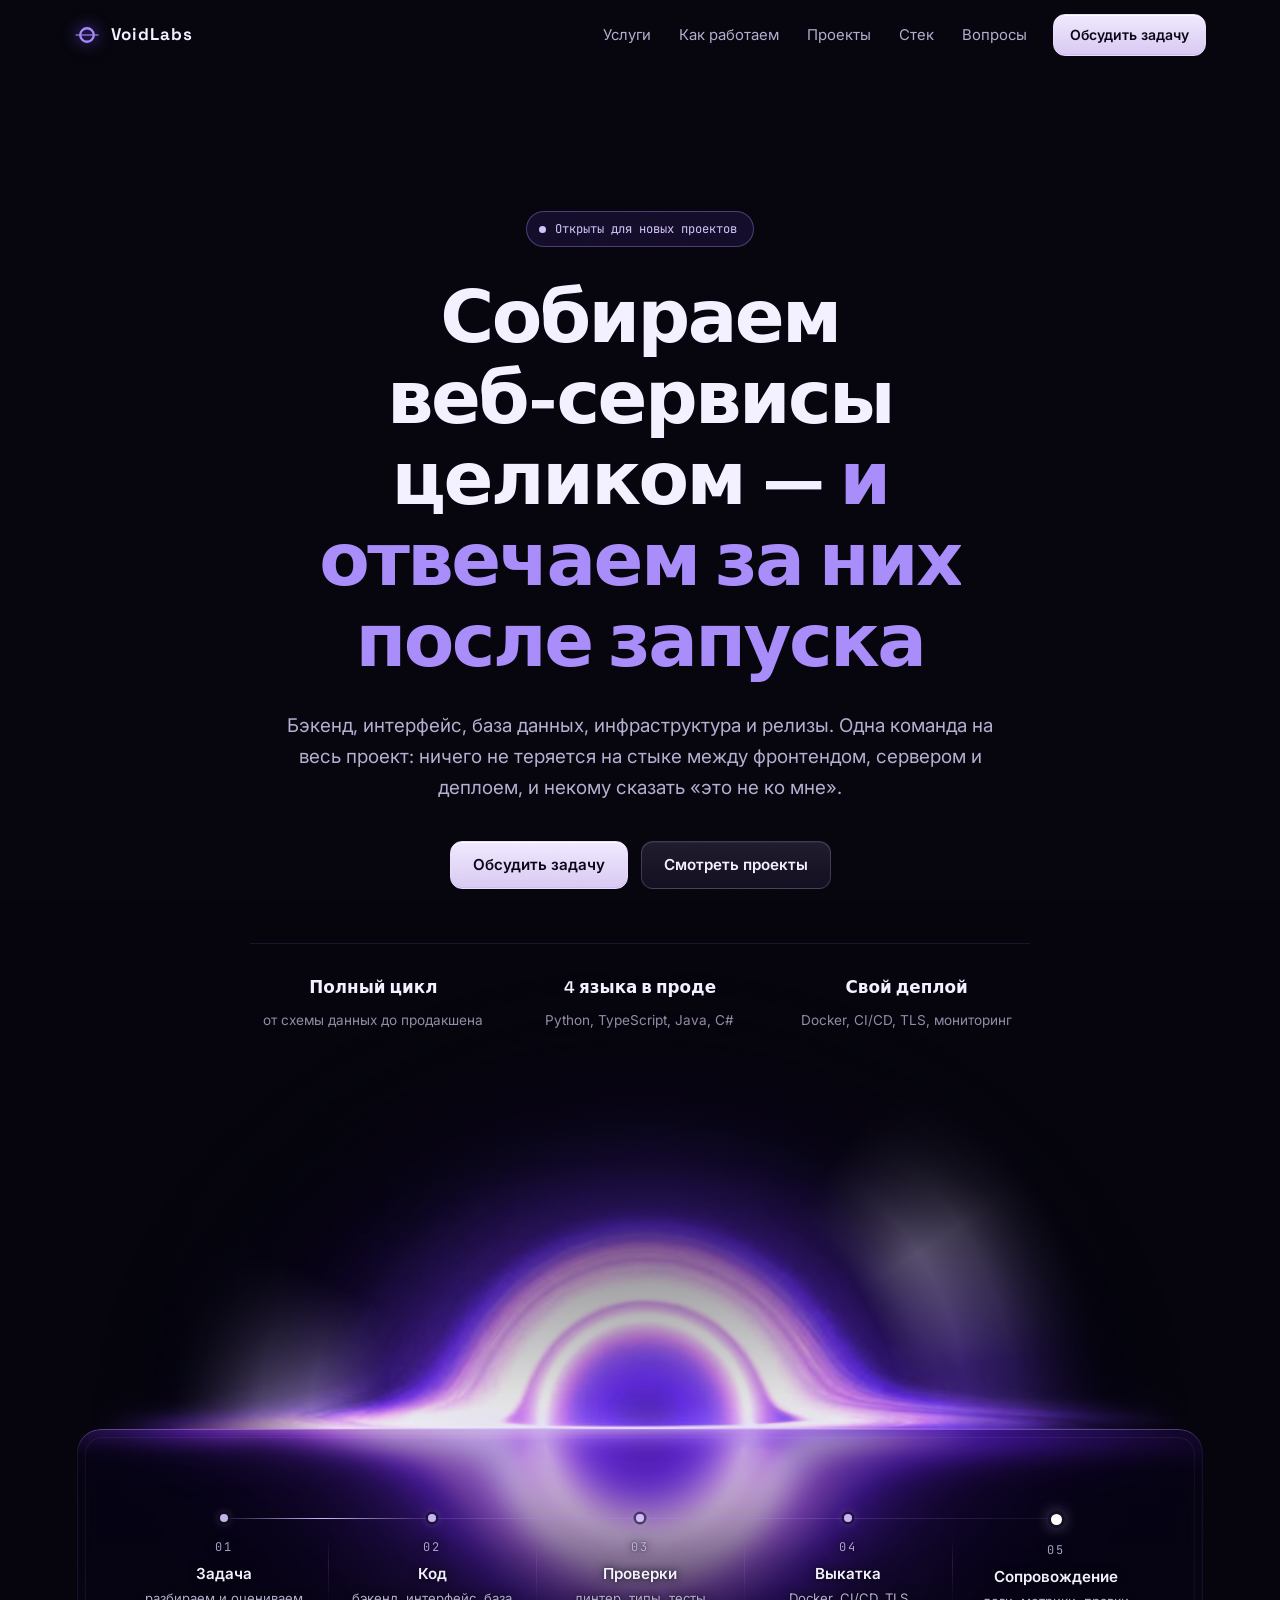
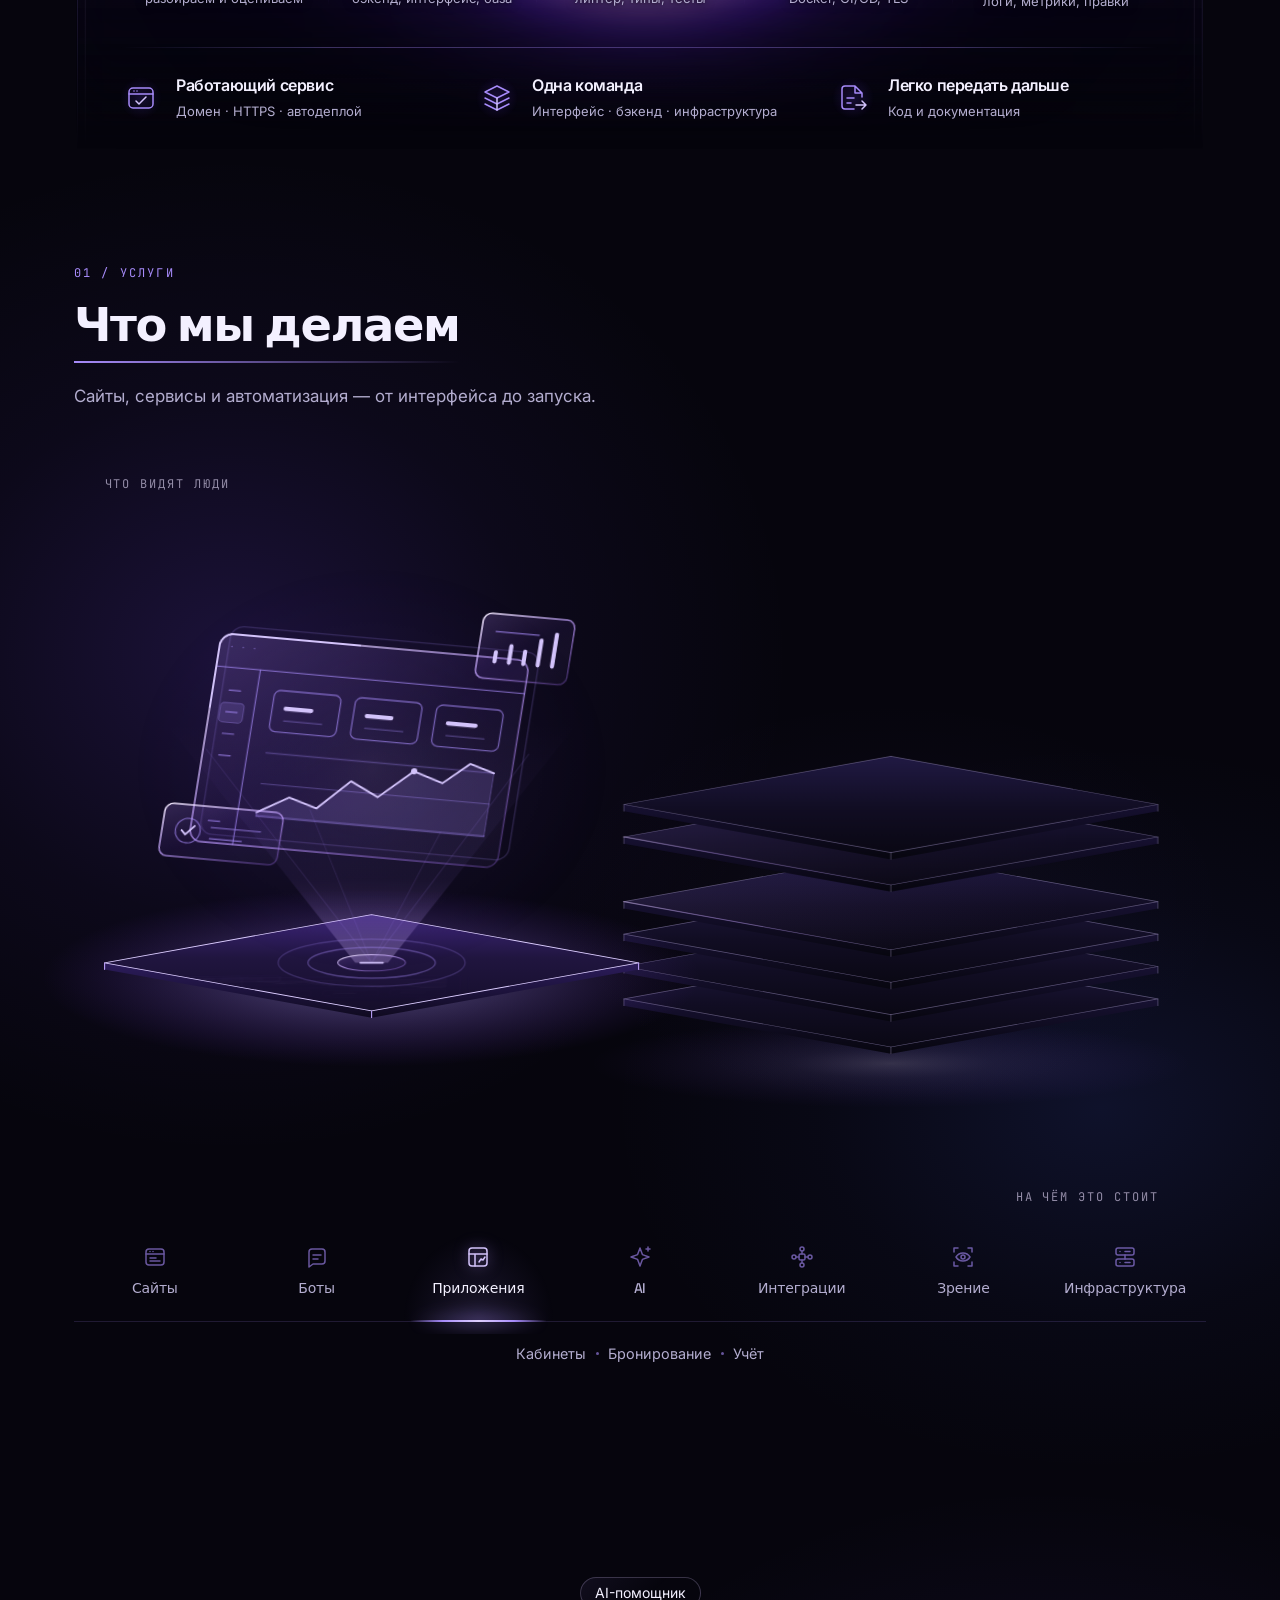
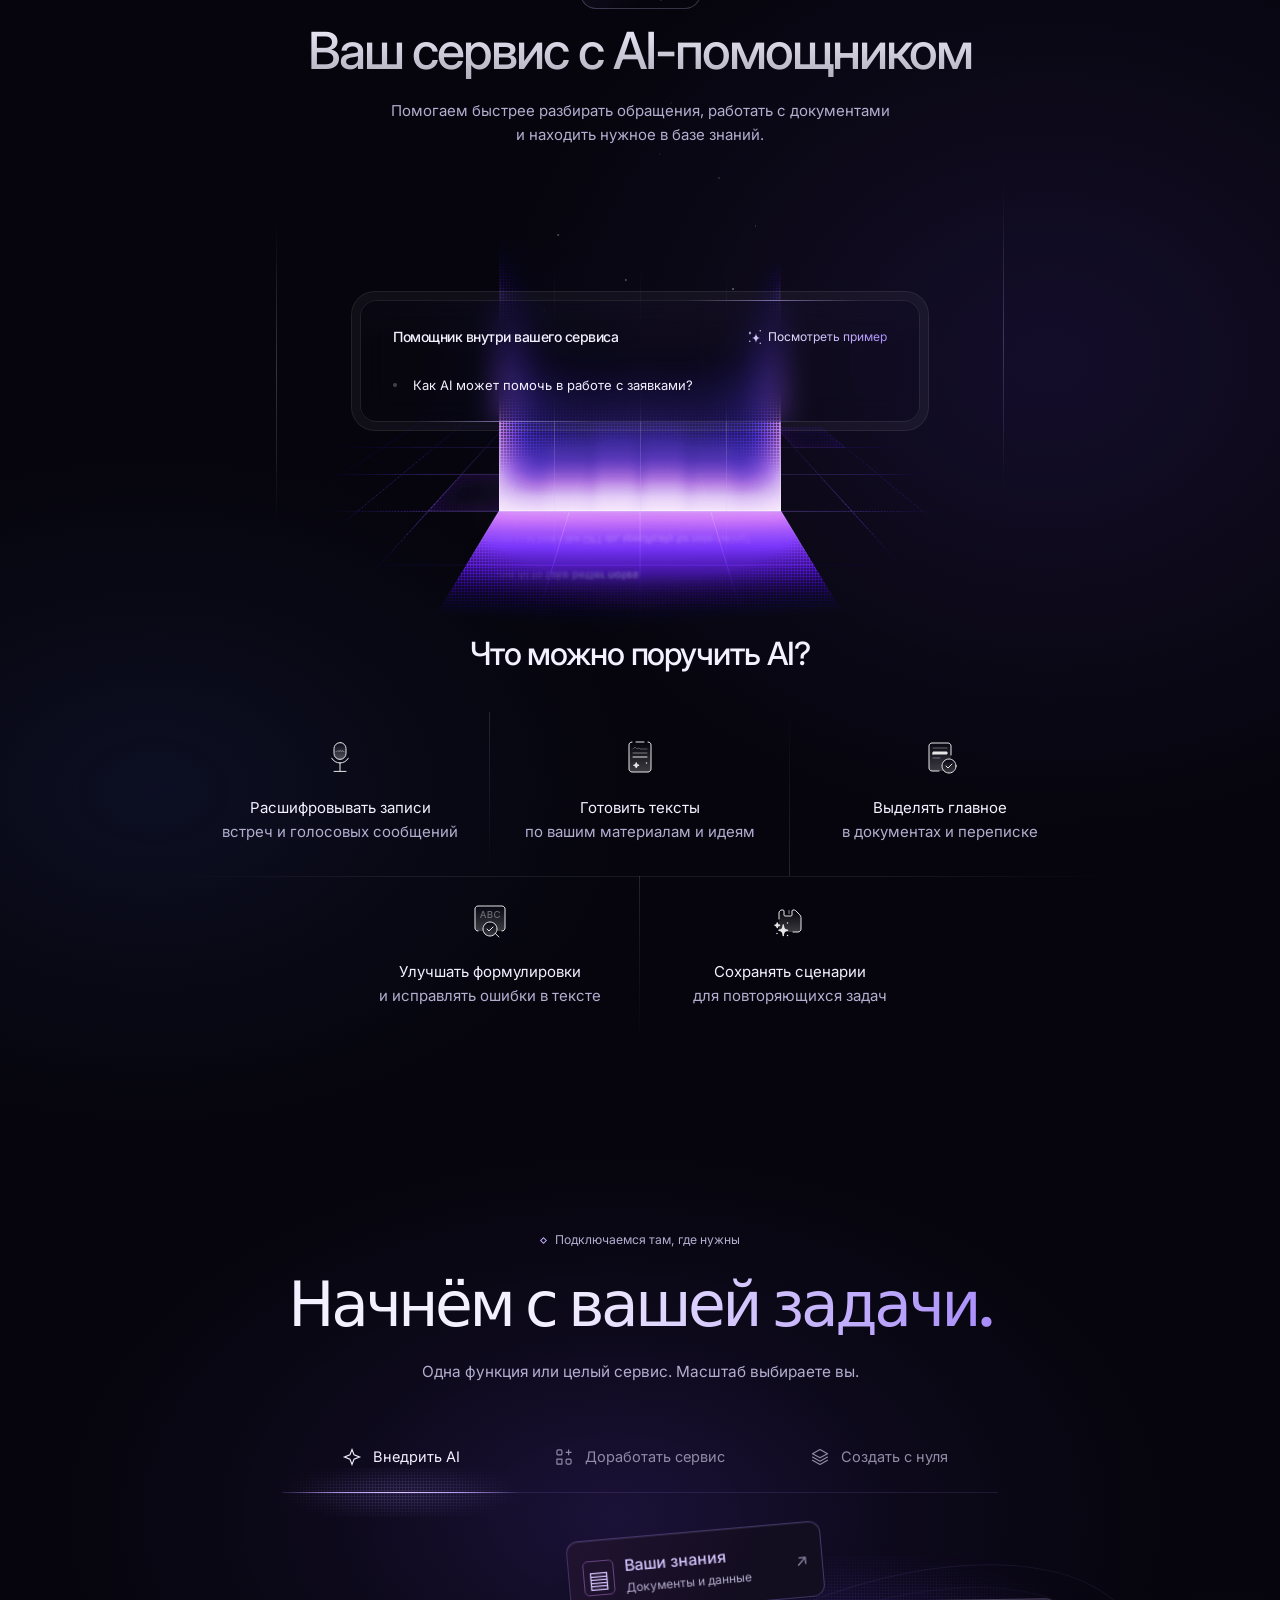
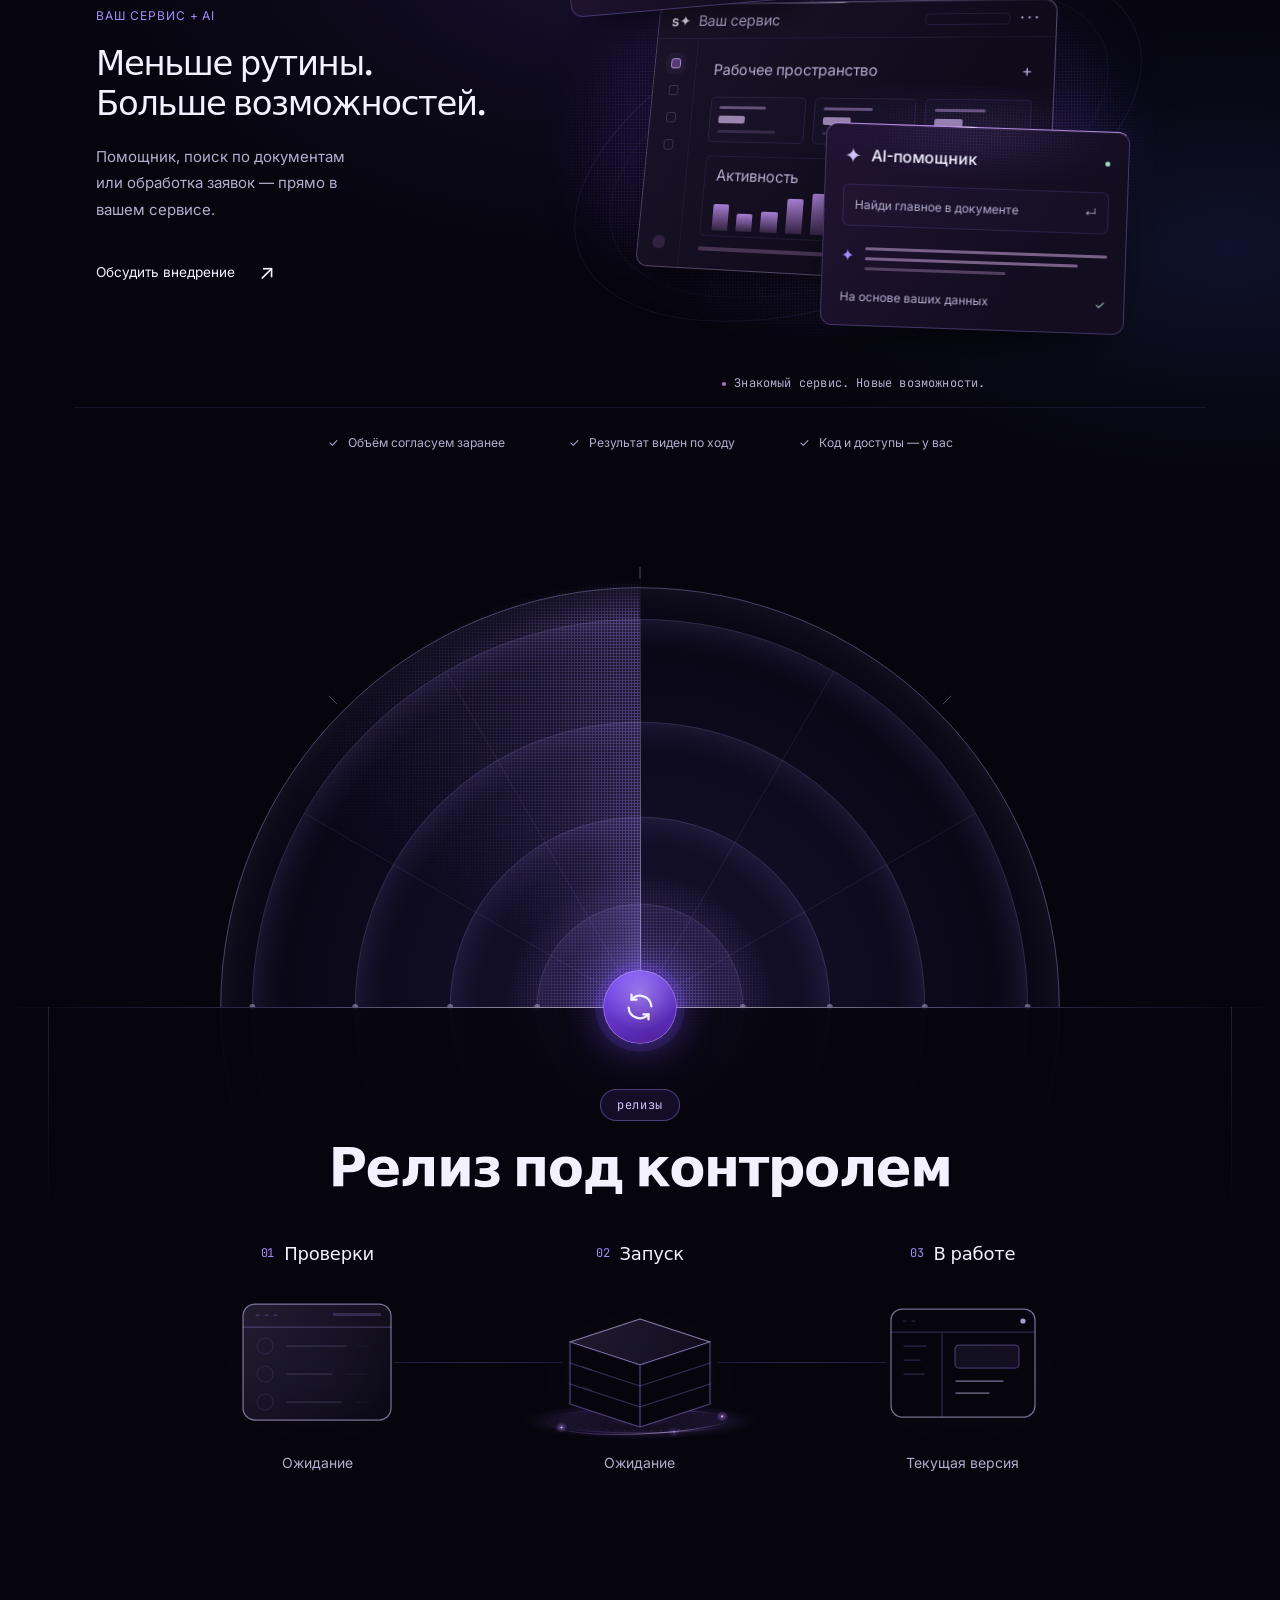
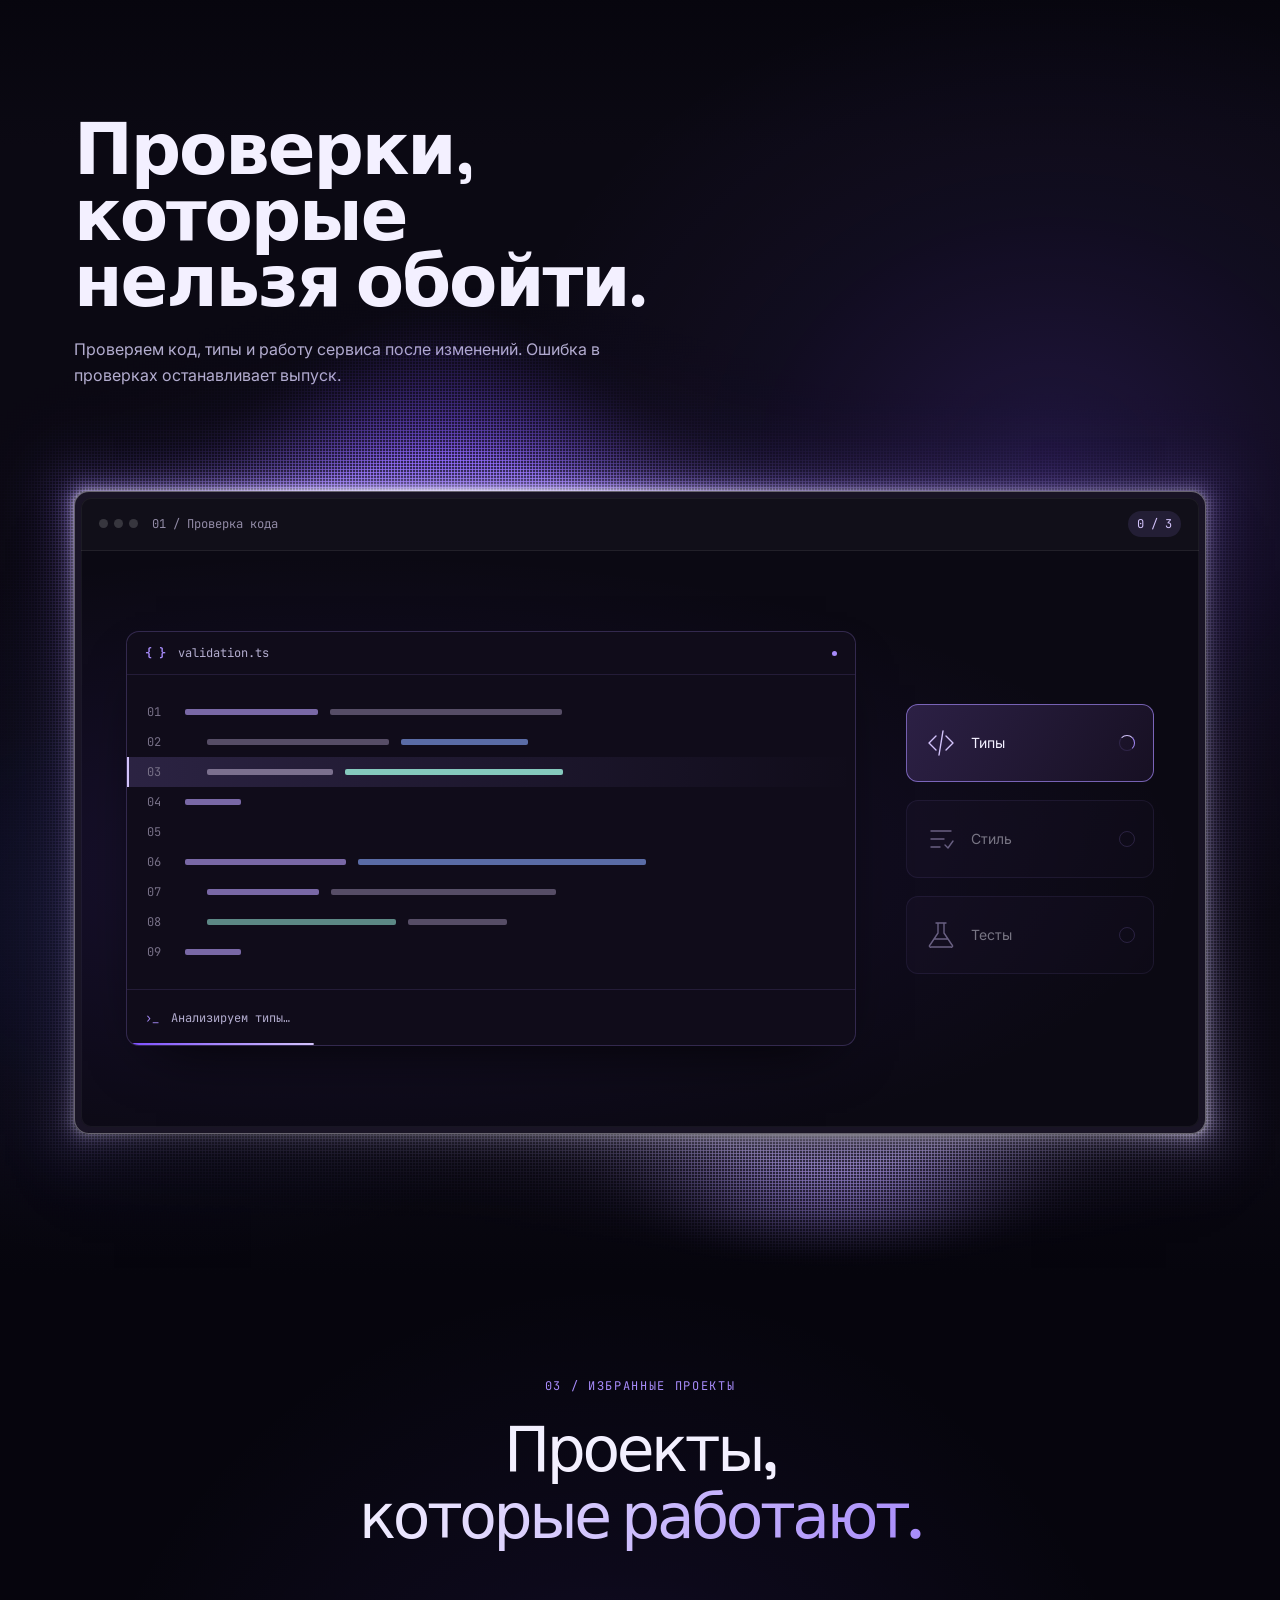
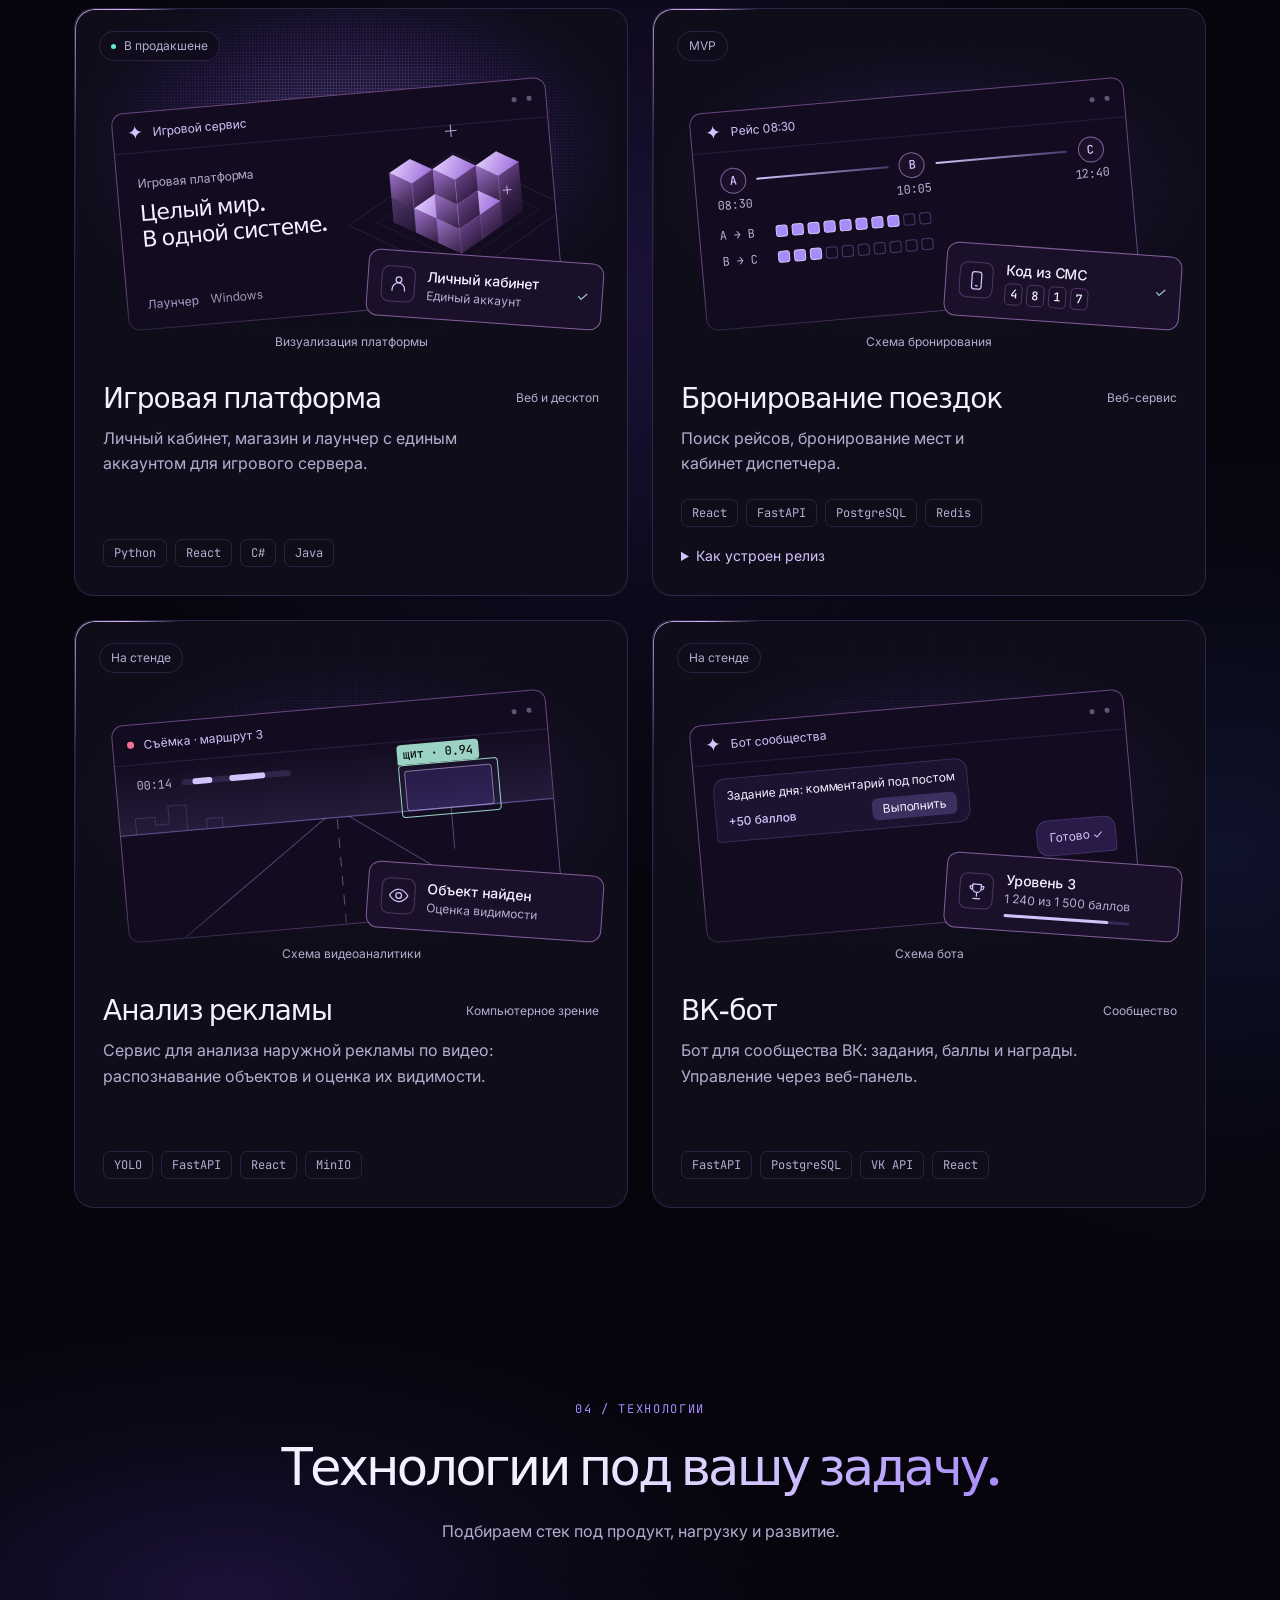
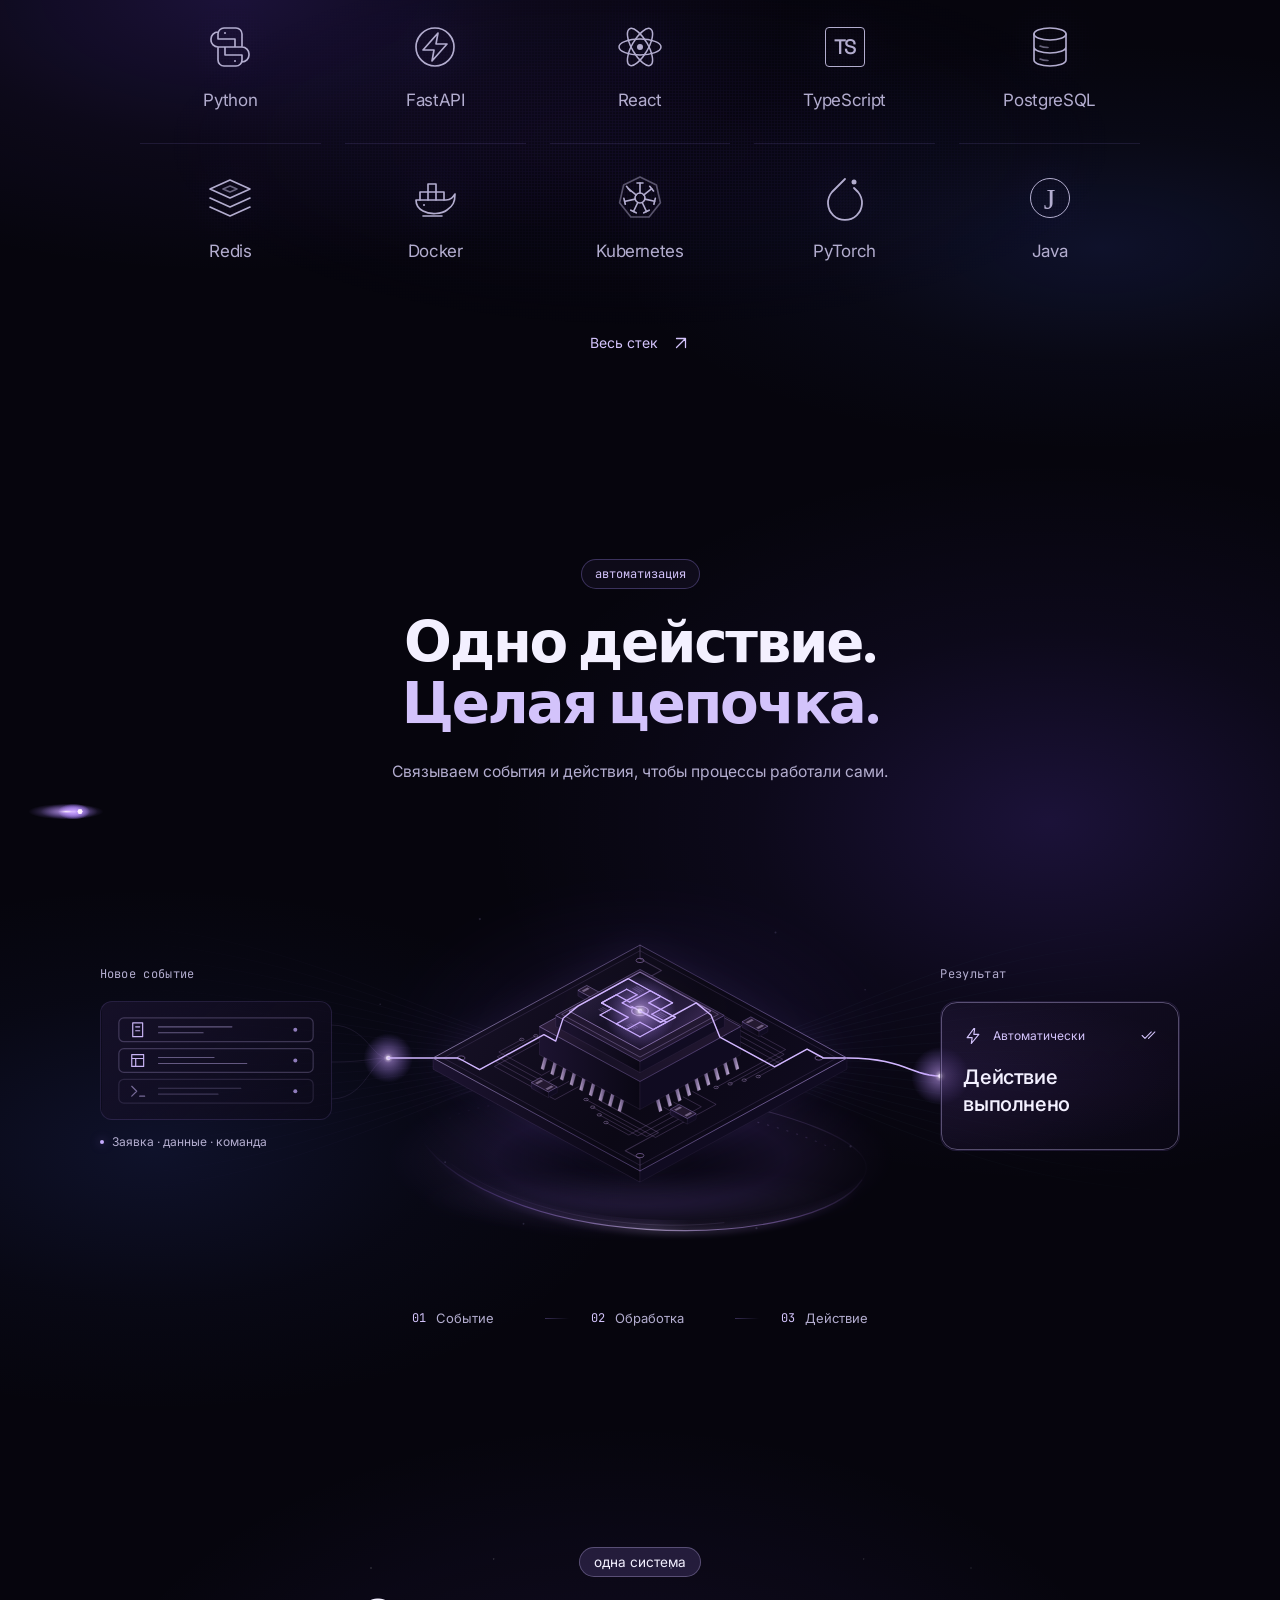
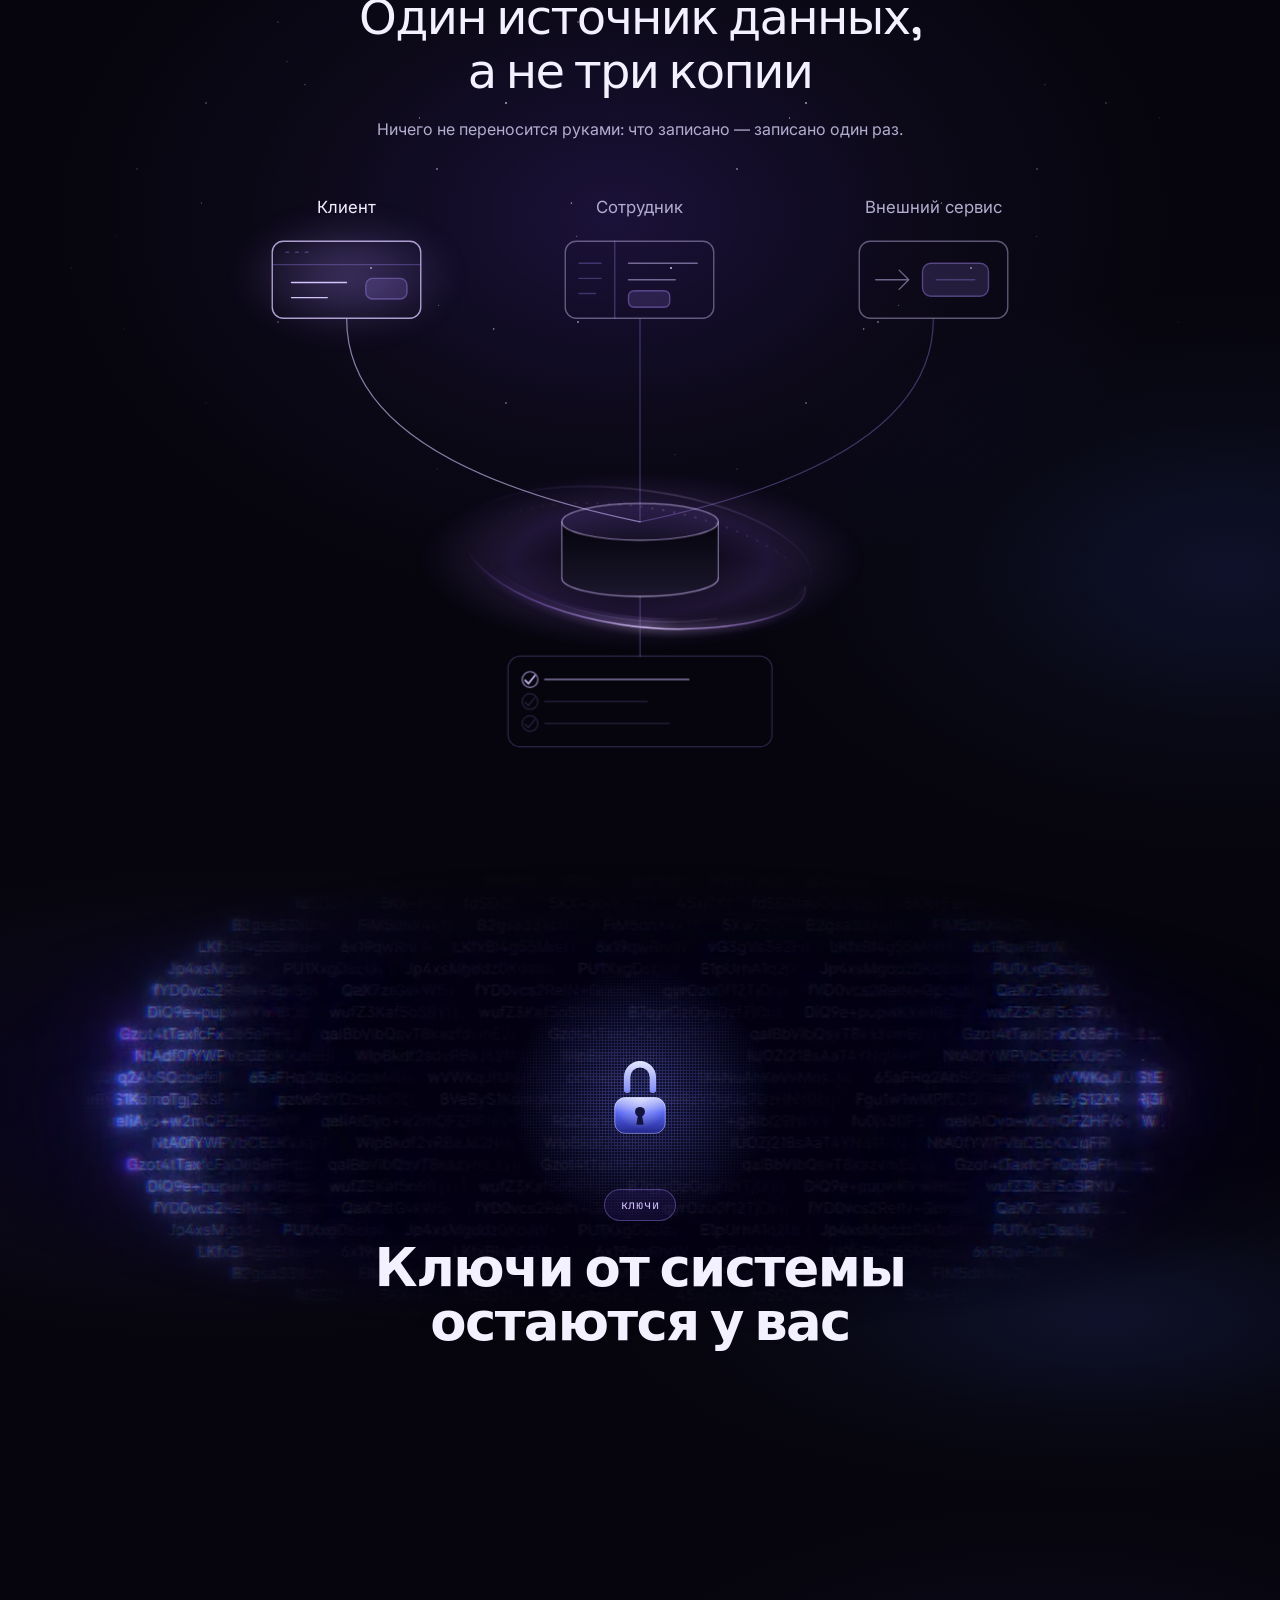
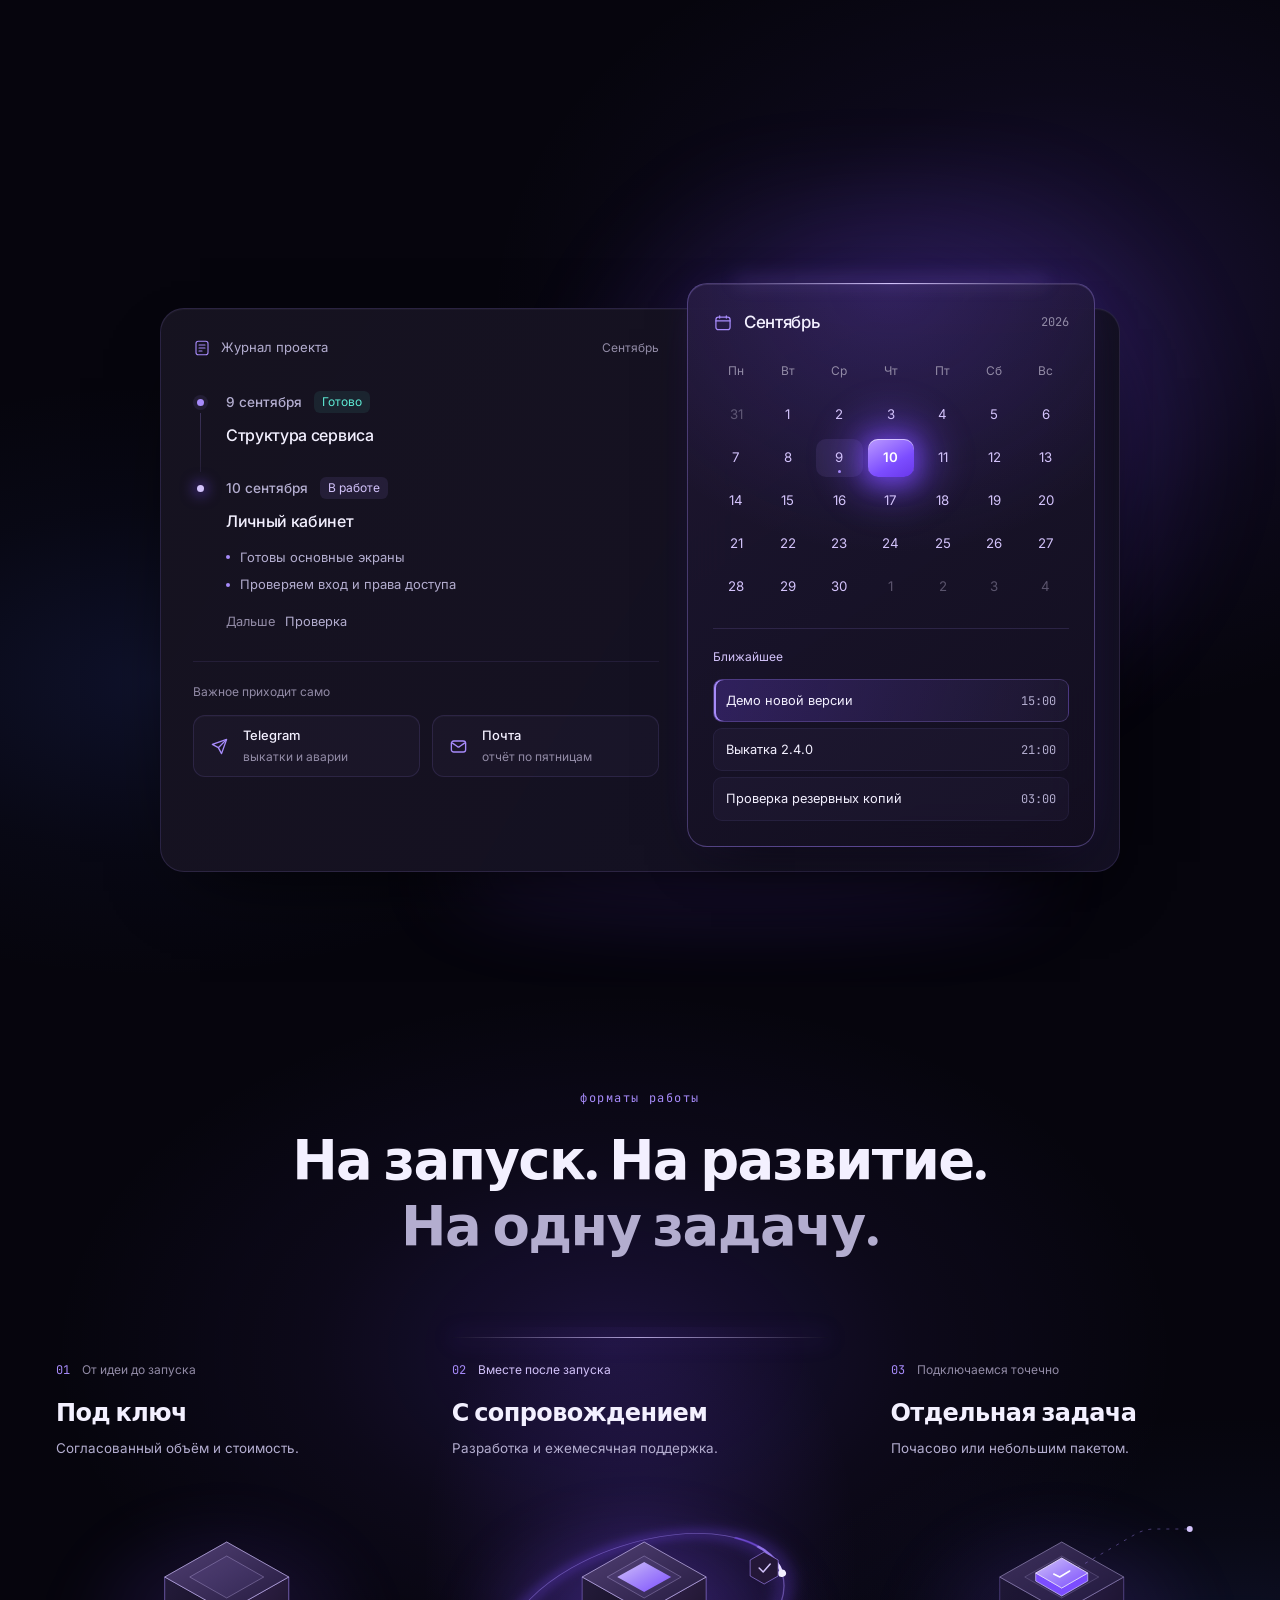
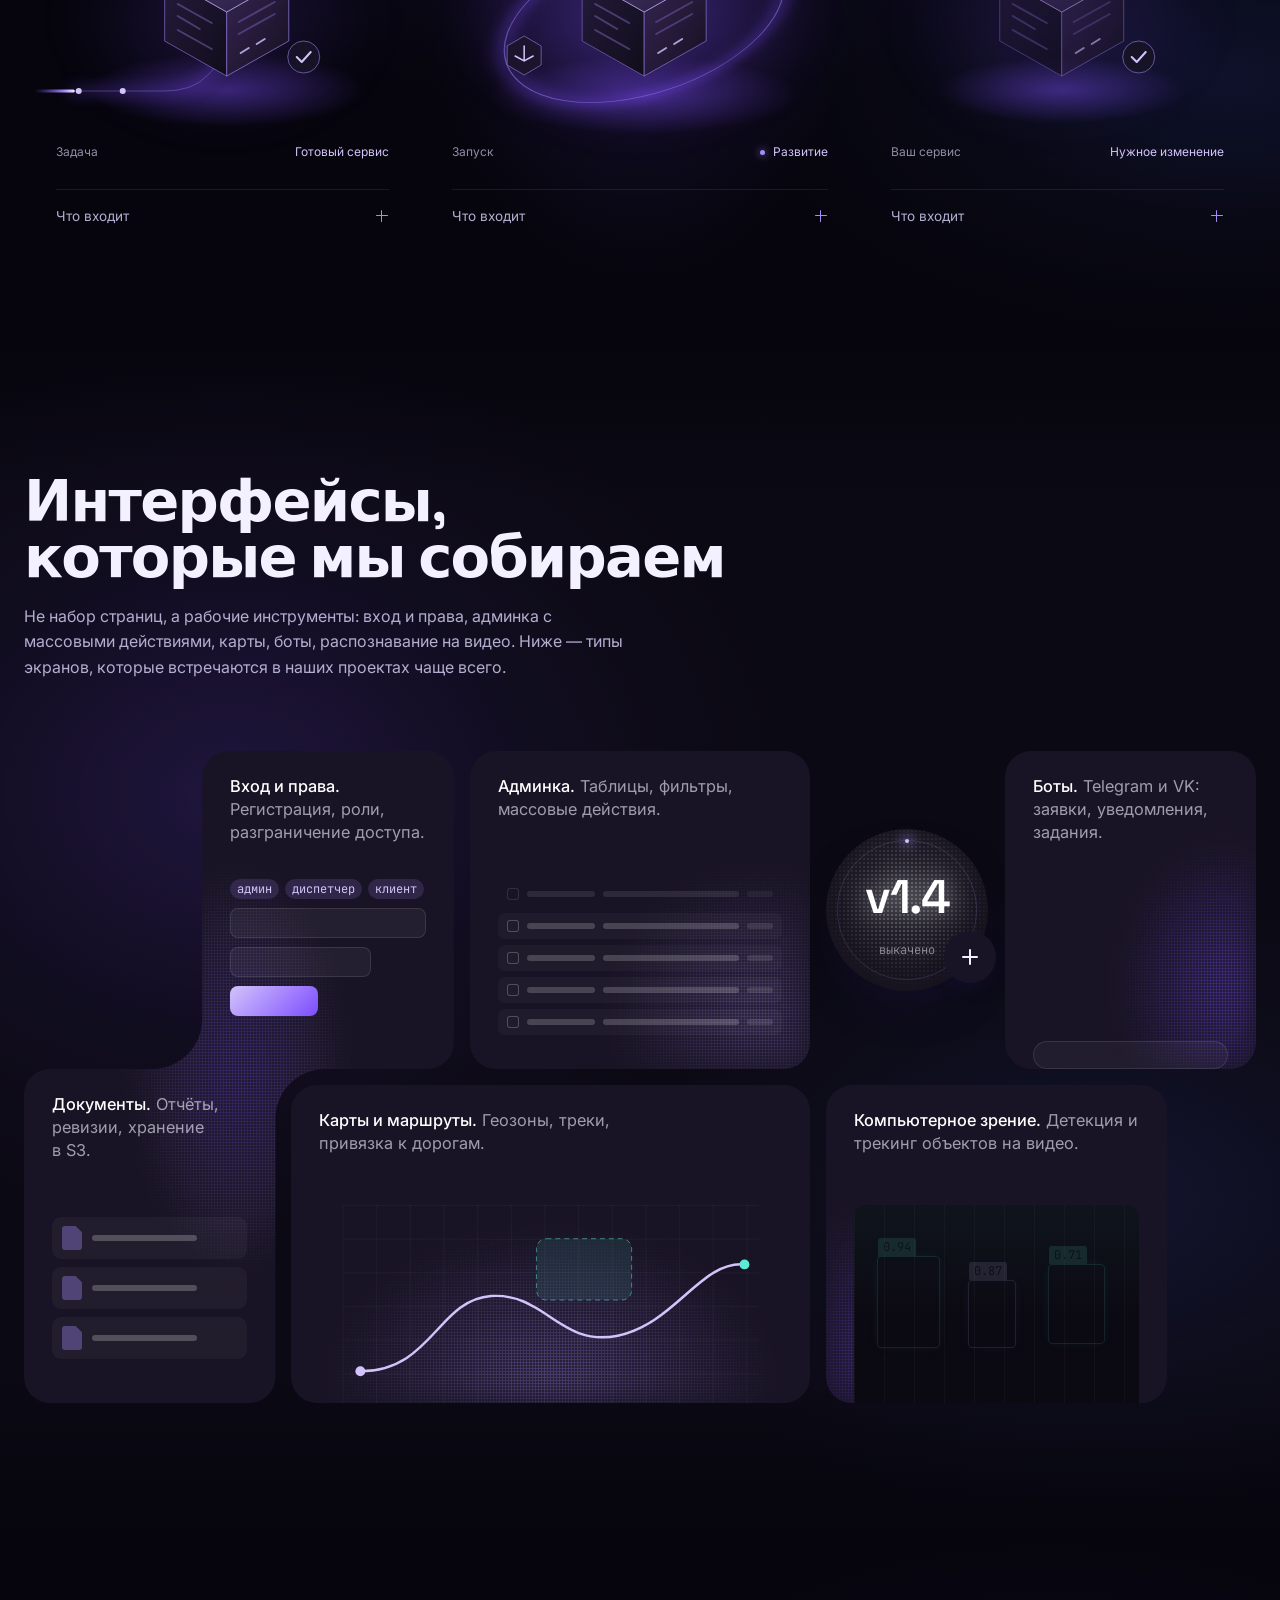
==== index.html @ 266dadf3 "feat: enhance visual effects with new gradients and animations; add dynamic light elements and impro" ====
<!DOCTYPE html>
<html lang="ru">
<head>
<meta charset="UTF-8">
<meta name="viewport" content="width=device-width, initial-scale=1">
<title>VoidLabs — веб-сервисы под ключ: разработка, инфраструктура, сопровождение</title>
<meta name="description" content="Разрабатываем веб-приложения и сайты целиком: бэкенд, интерфейс, инфраструктура и релизы. От схемы базы данных до работающего продакшена и сопровождения после запуска.">
<meta name="theme-color" content="#06050d">

<meta property="og:type" content="website">
<meta property="og:site_name" content="VoidLabs">
<meta property="og:title" content="VoidLabs — веб-сервисы под ключ">
<meta property="og:description" content="Бэкенд, интерфейс, инфраструктура и релизы. Полный цикл и сопровождение после запуска.">
<meta property="og:image" content="assets/blackhole-poster.jpg">

<link rel="icon" href="data:image/svg+xml,<svg xmlns='http://www.w3.org/2000/svg' viewBox='0 0 100 100'><rect width='100' height='100' rx='24' fill='%2306050d'/><ellipse cx='50' cy='50' rx='30' ry='30' fill='none' stroke='%23a78bfa' stroke-width='8'/><path d='M6 50h88' stroke='%23c4b5fd' stroke-width='5' stroke-linecap='round'/></svg>">

<link rel="preconnect" href="https://fonts.googleapis.com">
<link rel="preconnect" href="https://fonts.gstatic.com" crossorigin>
<link rel="preload" href="assets/blackhole-poster.jpg" as="image" fetchpriority="high">
<link href="https://fonts.googleapis.com/css2?family=Inter:wght@400;500;600&family=JetBrains+Mono:wght@400;500&family=Space+Grotesk:wght@500;600;700&display=swap" rel="stylesheet">
<link rel="stylesheet" href="style.css">
<link rel="stylesheet" href="assets/orb-masks.css">
<link rel="stylesheet" href="assets/love-masks.css">
</head>
<body>

<!-- У статичных сцен исходный фон #030014. Убираем его, сохраняя белые
     блики, затем смешиваем свет с общей подложкой сайта. Видео не фильтруются. -->
<svg class="palette-filters" width="0" height="0" aria-hidden="true" focusable="false">
  <defs>
    <filter id="palette-scene" color-interpolation-filters="sRGB">
      <feComponentTransfer>
        <feFuncR type="linear" slope="1.011905" intercept="-.011905"/>
        <feFuncG type="identity"/>
        <feFuncB type="linear" slope="1.085106" intercept="-.085106"/>
      </feComponentTransfer>
    </filter>
    <radialGradient id="sceneOrbitMist">
      <stop stop-color="#ad79ff" stop-opacity=".2"/>
      <stop offset=".45" stop-color="#9865e9" stop-opacity=".1"/>
      <stop offset="1" stop-color="#9865e9" stop-opacity="0"/>
    </radialGradient>
    <radialGradient id="sceneOrbitHaze">
      <stop offset=".3" stop-color="#9b6bff" stop-opacity="0"/>
      <stop offset=".65" stop-color="#9b6bff" stop-opacity=".13"/>
      <stop offset="1" stop-color="#9b6bff" stop-opacity="0"/>
    </radialGradient>
    <linearGradient id="sceneOrbitEdge" x1="-190" y1="0" x2="190" y2="0" gradientUnits="userSpaceOnUse">
      <stop stop-color="#a879ef" stop-opacity="0"/>
      <stop offset=".28" stop-color="#a879ef" stop-opacity=".45"/>
      <stop offset=".65" stop-color="#ddc5ff" stop-opacity=".75"/>
      <stop offset="1" stop-color="#a879ef" stop-opacity="0"/>
    </linearGradient>
    <radialGradient id="sceneOrbitSpark">
      <stop stop-color="#e7d2ff" stop-opacity=".7"/>
      <stop offset=".22" stop-color="#b98aff" stop-opacity=".4"/>
      <stop offset="1" stop-color="#ad79ff" stop-opacity="0"/>
    </radialGradient>
    <g id="sceneOrbitBase" fill="none">
      <ellipse rx="225" ry="40" fill="url(#sceneOrbitHaze)"/>
      <ellipse rx="152" ry="22" fill="url(#sceneOrbitMist)"/>
      <g stroke="url(#sceneOrbitEdge)">
        <ellipse rx="180" ry="26" opacity=".45" stroke-width=".7" vector-effect="non-scaling-stroke"/>
        <ellipse rx="159" ry="21" opacity=".3" stroke-dasharray="1 8" stroke-width=".8" vector-effect="non-scaling-stroke"/>
        <path d="M-178 4C-160 29-52 35 56 24 126 17 174 4 180-5" opacity=".8" stroke-width=".85" vector-effect="non-scaling-stroke"/>
      </g>
    </g>
    <g id="sceneOrbitLight">
      <circle r="12" fill="url(#sceneOrbitSpark)"/>
      <circle r="1.7" fill="#e7d2ff"/>
    </g>
  </defs>
</svg>

<a class="skip-link" href="#main">К содержанию</a>

<div class="page-progress" id="pageProgress" aria-hidden="true"></div>
<div class="grain" aria-hidden="true"></div>

<header class="topbar" id="topbar">
  <div class="wrap topbar-inner">
    <a class="wordmark" href="#top" aria-label="На главную">
      <span class="wordmark-mark" aria-hidden="true">
        <svg viewBox="0 0 100 100" width="26" height="26">
          <ellipse cx="50" cy="50" rx="26" ry="26" fill="none" stroke="currentColor" stroke-width="9"/>
          <path d="M8 50h84" stroke="currentColor" stroke-width="6" stroke-linecap="round" opacity=".75"/>
        </svg>
      </span>
      <span class="wordmark-text">VoidLabs</span>
    </a>

    <nav class="topnav" id="topnav" aria-label="Разделы сайта">
      <a href="#services">Услуги</a>
      <a href="#work">Как работаем</a>
      <a href="#cases">Проекты</a>
      <a href="#stack">Стек</a>
      <a href="#faq">Вопросы</a>
    </nav>

    <div class="topbar-actions">
      <a class="btn btn-primary btn-sm topbar-cta" href="#contact">Обсудить задачу</a>
      <button class="icon-btn burger" id="burger" type="button" aria-label="Меню" aria-expanded="false" aria-controls="topnav">
        <span></span><span></span>
      </button>
    </div>
  </div>
</header>

<main id="main">
<span id="top"></span>

<!-- ===================== HERO ===================== -->
<section class="hero" id="hero">

  <div class="wrap hero-inner">
    <p class="eyebrow reveal">
      <span class="pulse" aria-hidden="true"></span>
      Открыты для новых проектов
    </p>

    <h1 class="hero-title" data-split>Собираем веб-сервисы целиком — и отвечаем за них после запуска</h1>

    <p class="lede reveal">
      Бэкенд, интерфейс, база данных, инфраструктура и релизы. Одна команда
      на весь проект: ничего не теряется на стыке между фронтендом, сервером
      и деплоем, и некому сказать «это не ко мне».
    </p>

    <div class="hero-cta reveal">
      <a class="btn btn-primary" href="#contact">Обсудить задачу</a>
      <a class="btn btn-ghost" href="#cases">Смотреть проекты</a>
    </div>

    <ul class="hero-facts reveal">
      <li><strong>Полный цикл</strong><span>от схемы данных до продакшена</span></li>
      <li><strong>4 языка в проде</strong><span>Python, TypeScript, Java, C#</span></li>
      <li><strong>Свой деплой</strong><span>Docker, CI/CD, TLS, мониторинг</span></li>
    </ul>
  </div>

  <!-- Центр диска совпадает с верхом матового стекла. Верхняя дуга открыта,
       нижняя видна через размытие; разлёт света затухает у краёв панели. -->
  <div class="hero-stage" aria-hidden="true">
    <video
      id="heroVideo"
      class="hero-video"
      poster="assets/blackhole-poster.jpg"
      autoplay muted loop playsinline preload="metadata">
      <source src="assets/blackhole-800.webm"  type="video/webm" media="(max-width: 760px)">
      <source src="assets/blackhole-1600.webm" type="video/webm">
      <source src="assets/blackhole-1600.mp4"  type="video/mp4">
    </video>
    <div class="hero-rim" aria-hidden="true"><i></i></div>
    <!-- Мелкая пыль медленно сходится к диску. Холст живёт
         под завесой, поэтому подчиняется тому же приглушению, что и дуга. -->
    <canvas class="hero-dust" aria-hidden="true"></canvas>
    <div class="hero-stage-veil"></div>
  </div>

  <!-- Матовое стекло начинается в центре диска и размывает его нижнюю
       половину. Слабый след дуги вынесен в отдельный слой.
       Отражение — тот же кадр диска, перевёрнутый и сложенный по screen:
       чёрный фон снимка при этом ничего не добавляет, наружу выходит
       только свет, поэтому прямоугольника не видно. -->
  <div class="hero-deck" aria-hidden="true">
    <span class="hero-deck-glow"></span>
    <img class="hero-deck-mirror" src="assets/blackhole-poster.jpg" alt=""
         width="1600" height="900" loading="eager" decoding="async" fetchpriority="high">
  </div>

  <!-- Этапы и результат на общей панели. Текст находится вне декоративной
       .hero-deck с aria-hidden, чтобы оставаться доступным скринридеру. -->
  <div class="hero-summary">
    <ol class="hero-flow" aria-label="Этапы работы">
      <li>
        <span class="hero-flow-dot" aria-hidden="true"></span>
        <span class="hero-flow-num" aria-hidden="true">01</span>
        <b>Задача</b>
        <span class="hero-flow-note">разбираем и оцениваем</span>
      </li>
      <li>
        <span class="hero-flow-dot" aria-hidden="true"></span>
        <span class="hero-flow-num" aria-hidden="true">02</span>
        <b>Код</b>
        <span class="hero-flow-note">бэкенд, интерфейс, база</span>
      </li>
      <li>
        <span class="hero-flow-dot" aria-hidden="true"></span>
        <span class="hero-flow-num" aria-hidden="true">03</span>
        <b>Проверки</b>
        <span class="hero-flow-note">линтер, типы, тесты</span>
      </li>
      <li>
        <span class="hero-flow-dot" aria-hidden="true"></span>
        <span class="hero-flow-num" aria-hidden="true">04</span>
        <b>Выкатка</b>
        <span class="hero-flow-note">Docker, CI/CD, TLS</span>
      </li>
      <li>
        <span class="hero-flow-dot" aria-hidden="true"></span>
        <span class="hero-flow-num" aria-hidden="true">05</span>
        <b>Сопровождение</b>
        <span class="hero-flow-note">логи, метрики, правки</span>
      </li>
    </ol>

    <ul class="hero-benefits" id="value" aria-label="Что вы получаете">
      <li>
        <span class="hero-benefit-icon" aria-hidden="true">
          <svg viewBox="0 0 32 32" fill="none" stroke="currentColor" stroke-width="1.5" stroke-linecap="round" stroke-linejoin="round">
            <rect x="4" y="6" width="24" height="20" rx="4"/>
            <path d="M4 12h24M9 9h.01M12 9h.01"/>
            <path class="hero-benefit-accent" d="m11 19 3 3 7-7"/>
          </svg>
        </span>
        <div><h2>Работающий сервис</h2><p>Домен · HTTPS · автодеплой</p></div>
      </li>
      <li>
        <span class="hero-benefit-icon" aria-hidden="true">
          <svg viewBox="0 0 32 32" fill="none" stroke="currentColor" stroke-width="1.5" stroke-linecap="round" stroke-linejoin="round">
            <path d="m16 4 12 6-12 6-12-6 12-6ZM4 16l12 6 12-6M4 22l12 6 12-6"/>
            <path class="hero-benefit-accent" d="M16 16v12"/>
          </svg>
        </span>
        <div><h2>Одна команда</h2><p>Интерфейс · бэкенд · инфраструктура</p></div>
      </li>
      <li>
        <span class="hero-benefit-icon" aria-hidden="true">
          <svg viewBox="0 0 32 32" fill="none" stroke="currentColor" stroke-width="1.5" stroke-linecap="round" stroke-linejoin="round">
            <path d="M17 27H8a3 3 0 0 1-3-3V7a3 3 0 0 1 3-3h10l7 7v4M18 4v7h7M10 16h7M10 21h4"/>
            <path class="hero-benefit-accent" d="M19 23h10m-4-4 4 4-4 4"/>
          </svg>
        </span>
        <div><h2>Легко передать дальше</h2><p>Код и документация</p></div>
      </li>
    </ul>
  </div>

  <div class="hero-horizon" aria-hidden="true"></div>
</section>

<!-- ===================== УСЛУГИ ===================== -->
<section class="section" id="services">
  <div class="wrap">
    <header class="section-head reveal">
      <p class="section-label">01 / услуги</p>
      <h2 class="underline-grow">Что мы делаем</h2>
      <p class="section-lede">Сайты, сервисы и автоматизация — от интерфейса до запуска.</p>
    </header>

    <!-- Плита выезжает вместе со своей проекцией: один SVG-контейнер
         сохраняет их привязку при любом переключении и размере экрана. -->
    <div class="strata" data-active="2">
      <div class="strata-scene reveal" aria-hidden="true">
        <p class="strata-cap is-top">что видят люди</p>

        <div class="strata-projector">
          <svg class="strata-figure" viewBox="0 30 970 580" fill="none" stroke-linecap="round" stroke-linejoin="round" focusable="false">
            <defs>
              <linearGradient id="strataFace" x1="0" y1="0" x2="0" y2="1">
                <stop offset="0" stop-color="#211a44" />
                <stop offset=".55" stop-color="#110d23" />
                <stop offset="1" stop-color="#0a0814" />
              </linearGradient>
              <linearGradient id="strataFaceOn" x1="0" y1="0" x2="0" y2="1">
                <stop offset="0" stop-color="#3c2578" />
                <stop offset=".45" stop-color="#20153f" />
                <stop offset="1" stop-color="#150e2a" />
              </linearGradient>
              <linearGradient id="strataSide" x1="0" y1="0" x2="0" y2="1">
                <stop offset="0" stop-color="#171132" />
                <stop offset="1" stop-color="#07060f" />
              </linearGradient>
              <linearGradient id="strataSideOn" x1="0" y1="0" x2="0" y2="1">
                <stop offset="0" stop-color="#2c1c5c" />
                <stop offset="1" stop-color="#0f0a1f" />
              </linearGradient>
              <linearGradient id="strataSpark" x1="0" y1="0" x2="1" y2="0">
                <stop offset="0" stop-color="#c9b1ff" stop-opacity="0" />
                <stop offset=".7" stop-color="#c9b1ff" />
                <stop offset="1" stop-color="#f4ecff" />
              </linearGradient>
              <!-- Длина ребра: hypot(286, 92). Каждый след обрезан своим ребром. -->
              <clipPath id="strataSparkBounds" clipPathUnits="userSpaceOnUse">
                <rect x="0" y="-5" width="300.433021" height="10" />
              </clipPath>
              <linearGradient id="holoGlass" x1="0" y1="0" x2="1" y2="1">
                <stop stop-color="#ba92ff" stop-opacity=".2" />
                <stop offset=".5" stop-color="#673bbd" stop-opacity=".1" />
                <stop offset="1" stop-color="#a78bfa" stop-opacity=".04" />
              </linearGradient>
              <linearGradient id="holoEdge" x1="0" y1="0" x2="1" y2="1">
                <stop stop-color="#f5ecff" />
                <stop offset=".45" stop-color="#c5a5ff" stop-opacity=".8" />
                <stop offset="1" stop-color="#9161df" stop-opacity=".3" />
              </linearGradient>
              <linearGradient id="holoBeam" x1="0" y1="1" x2="0" y2="0">
                <stop stop-color="#ddc5ff" stop-opacity=".3" />
                <stop offset=".35" stop-color="#a375ff" stop-opacity=".07" />
                <stop offset="1" stop-color="#a375ff" stop-opacity="0" />
              </linearGradient>
              <linearGradient id="holoSignal" x1="0" y1="0" x2="0" y2="1">
                <stop stop-color="#f8f0ff" />
                <stop offset="1" stop-color="#b284ff" stop-opacity="0" />
              </linearGradient>
              <clipPath id="holoVisionClip">
                <rect x="231" y="74" width="268" height="198" rx="12" />
              </clipPath>
              <radialGradient id="strataSoftLight">
                <stop stop-color="#d9c5ff" stop-opacity=".85" />
                <stop offset=".34" stop-color="#a78bfa" stop-opacity=".45" />
                <stop offset="1" stop-color="#7c3aed" stop-opacity="0" />
              </radialGradient>
              <linearGradient id="holoSweep" x1="0" y1="0" x2="1" y2="0">
                <stop stop-color="#d8c3ff" stop-opacity="0" />
                <stop offset=".23" stop-color="#d8c3ff" stop-opacity=".5" />
                <stop offset=".5" stop-color="#fff6ff" />
                <stop offset=".77" stop-color="#d8c3ff" stop-opacity=".5" />
                <stop offset="1" stop-color="#d8c3ff" stop-opacity="0" />
              </linearGradient>
              <radialGradient id="holoDustLight">
                <stop stop-color="#eee3ff" stop-opacity=".7" />
                <stop offset=".25" stop-color="#c4a6ff" stop-opacity=".3" />
                <stop offset="1" stop-color="#b48aff" stop-opacity="0" />
              </radialGradient>
              <clipPath id="holoDustCone">
                <path d="M342 394 194 155h332L378 394Z" />
              </clipPath>
              <clipPath id="strataReflectionBounds">
                <path d="M0-41.216 228.8 0 0 41.216-228.8 0Z" />
              </clipPath>
              <linearGradient id="strataReflectionFade" gradientUnits="userSpaceOnUse" x1="0" y1="0" x2="0" y2="42">
                <stop stop-color="white" stop-opacity=".75" />
                <stop offset=".5" stop-color="white" stop-opacity=".32" />
                <stop offset="1" stop-color="white" stop-opacity="0" />
              </linearGradient>
              <mask id="strataReflectionMask" maskUnits="userSpaceOnUse" x="-240" y="-50" width="480" height="100">
                <rect x="-240" y="-50" width="480" height="100" fill="url(#strataReflectionFade)" />
              </mask>
              <filter id="strataReflectionBlur" x="-10%" y="-30%" width="120%" height="160%">
                <feGaussianBlur stdDeviation=".55" />
              </filter>
              <linearGradient id="strataBounceEdge" gradientUnits="userSpaceOnUse" x1="74" y1="0" x2="360" y2="92">
                <stop stop-color="#dfc7ff" />
                <stop offset=".35" stop-color="#ba8aff" stop-opacity=".7" />
                <stop offset="1" stop-color="#9e70e0" stop-opacity="0" />
              </linearGradient>
              <radialGradient id="strataBounceWash" cx="0" cy=".5" r=".85">
                <stop stop-color="#b28bff" stop-opacity=".4" />
                <stop offset="1" stop-color="#9e70e0" stop-opacity="0" />
              </radialGradient>
            </defs>
            <ellipse class="strata-aura" cx="700" cy="375" rx="290" ry="175" fill="url(#strataSoftLight)" />
            <ellipse class="strata-floor" cx="700" cy="512" rx="258" ry="38" fill="url(#strataSoftLight)" />
            <g class="strata-layer" data-i="6" data-y="470" transform="translate(700 456.656)">
              <defs>
                <clipPath id="holoReveal6" clipPathUnits="userSpaceOnUse">
                  <rect class="holo-reveal-window" x="70" y="0" width="590" height="460" />
                </clipPath>
              </defs>
              <g class="strata-layer-motion">
                <ellipse class="strata-glow" data-i="6" cx="0" cy="13" rx="282" ry="76" fill="url(#strataSoftLight)" />
                <g class="strata-plate" data-i="6" data-y="470" transform="matrix(.8 0 0 .448 -288 0)">
                  <path class="strata-side" d="M74 0L360 92L646 0L646 13L360 105L74 13Z" />
                  <path class="strata-face" d="M360 -92L646 0L360 92L74 0Z" />
                  <path class="strata-edge" d="M360 -92L646 0L360 92L74 0Z" />
                  <path class="strata-rib" d="M74 0v13 M360 92v13 M646 0v13" />
                  <path class="strata-bounce-wash" d="M360-92 646 0 360 92 74 0Z" fill="url(#strataBounceWash)" />
                  <path class="strata-bounce" d="M74 0 360 92" fill="none" stroke="url(#strataBounceEdge)" stroke-width="2.4" />
                </g>
                <g class="strata-reflection" clip-path="url(#strataReflectionBounds)" mask="url(#strataReflectionMask)">
                  <g filter="url(#strataReflectionBlur)">
                    <use href="#holo-image-6" transform="matrix(.72 0 .12 -.11 -306.48 43.34)" />
                  </g>
                </g>
                <g class="strata-spark-lift" transform="matrix(.8 0 0 .448 -288 0)">
                  <g transform="translate(74 0) rotate(17.831858)" clip-path="url(#strataSparkBounds)">
                    <g class="strata-spark">
                      <rect class="strata-spark-halo" x="-74" y="-4.5" width="74" height="9" rx="4.5" />
                      <rect class="strata-spark-core" x="-52" y="-1.5" width="52" height="3" rx="1.5" />
                    </g>
                  </g>
                  <g transform="translate(360 92) rotate(-17.831858)" clip-path="url(#strataSparkBounds)">
                    <g class="strata-spark">
                      <g transform="translate(-300.433021 0)">
                        <rect class="strata-spark-halo" x="-74" y="-4.5" width="74" height="9" rx="4.5" />
                        <rect class="strata-spark-core" x="-52" y="-1.5" width="52" height="3" rx="1.5" />
                      </g>
                    </g>
                  </g>
                </g>
                <g class="strata-projection" transform="matrix(.88 0 0 .88 -316.8 -346.72)">
                  <ellipse class="strata-projection-aura" cx="360" cy="205" rx="235" ry="200" fill="url(#strataSoftLight)" />
                  <g class="strata-optics">
                    <path fill="url(#holoBeam)" d="M344 394 159 160h402L376 394Z" />
                    <path class="holo-ray" d="m360 394-161-208M360 394l153-203M360 394l-60-149M360 394l67-127" />
                    <ellipse class="holo-wire" cx="360" cy="394" rx="91" ry="23" opacity=".4" />
                    <ellipse class="holo-wire" cx="360" cy="394" rx="62" ry="15" opacity=".65" />
                    <ellipse cx="360" cy="394" rx="33" ry="8" fill="url(#holoGlass)" stroke="url(#holoEdge)" />
                    <path class="holo-shine" d="M349 394h22" />
                  </g>
                  <ellipse class="strata-emitter-flash" cx="360" cy="394" rx="84" ry="21" fill="url(#holoGlass)" stroke="url(#holoEdge)" />
                  <g class="strata-signal">
                    <rect x="357" y="0" width="6" height="40" rx="3" fill="url(#holoSignal)" />
                  </g>
                  <g class="holo-dust-cloud" clip-path="url(#holoDustCone)">
                    <g transform="translate(360 394)">
                      <g class="holo-dust" style="--dust-x:-74px;--dust-y:-196px;--dust-duration:5.8s;--dust-delay:-1.6s">
                        <circle r="4.8" fill="url(#holoDustLight)" />
                        <circle r="1.2" fill="#eadcff" opacity=".8" />
                      </g>
                      <g class="holo-dust" style="--dust-x:62px;--dust-y:-185px;--dust-duration:6.4s;--dust-delay:-4.1s">
                        <circle r="6.4" fill="url(#holoDustLight)" />
                        <circle r="1.6" fill="#eadcff" opacity=".8" />
                      </g>
                      <g class="holo-dust" style="--dust-x:-35px;--dust-y:-220px;--dust-duration:5.1s;--dust-delay:-3.4s">
                        <circle r="4.4" fill="url(#holoDustLight)" />
                        <circle r="1.1" fill="#eadcff" opacity=".8" />
                      </g>
                      <g class="holo-dust" style="--dust-x:92px;--dust-y:-202px;--dust-duration:6.7s;--dust-delay:-0.8s">
                        <circle r="5.2" fill="url(#holoDustLight)" />
                        <circle r="1.3" fill="#eadcff" opacity=".8" />
                      </g>
                      <g class="holo-dust" style="--dust-x:-96px;--dust-y:-184px;--dust-duration:6.2s;--dust-delay:-4.8s">
                        <circle r="6.8" fill="url(#holoDustLight)" />
                        <circle r="1.7" fill="#eadcff" opacity=".8" />
                      </g>
                      <g class="holo-dust" style="--dust-x:22px;--dust-y:-170px;--dust-duration:4.7s;--dust-delay:-2.2s">
                        <circle r="4.8" fill="url(#holoDustLight)" />
                        <circle r="1.2" fill="#eadcff" opacity=".8" />
                      </g>
                      <g class="holo-dust" style="--dust-x:48px;--dust-y:-229px;--dust-duration:7.1s;--dust-delay:-5.8s">
                        <circle r="5.6" fill="url(#holoDustLight)" />
                        <circle r="1.4" fill="#eadcff" opacity=".8" />
                      </g>
                      <g class="holo-dust" style="--dust-x:-53px;--dust-y:-174px;--dust-duration:5.3s;--dust-delay:-0.4s">
                        <circle r="4.0" fill="url(#holoDustLight)" />
                        <circle r="1.0" fill="#eadcff" opacity=".8" />
                      </g>
                      <g class="holo-dust" style="--dust-x:6px;--dust-y:-212px;--dust-duration:6.0s;--dust-delay:-4.5s">
                        <circle r="6.4" fill="url(#holoDustLight)" />
                        <circle r="1.6" fill="#eadcff" opacity=".8" />
                      </g>
                      <g class="holo-dust" style="--dust-x:78px;--dust-y:-158px;--dust-duration:5.7s;--dust-delay:-3.0s">
                        <circle r="4.4" fill="url(#holoDustLight)" />
                        <circle r="1.1" fill="#eadcff" opacity=".8" />
                      </g>
                      <g class="holo-dust" style="--dust-x:-18px;--dust-y:-154px;--dust-duration:4.8s;--dust-delay:-0.9s">
                        <circle r="5.2" fill="url(#holoDustLight)" />
                        <circle r="1.3" fill="#eadcff" opacity=".8" />
                      </g>
                      <g class="holo-dust" style="--dust-x:-83px;--dust-y:-232px;--dust-duration:7.4s;--dust-delay:-6.1s">
                        <circle r="4.4" fill="url(#holoDustLight)" />
                        <circle r="1.1" fill="#eadcff" opacity=".8" />
                      </g>
                    </g>
                  </g>
                  <g class="strata-hologram" data-i="6" id="holo-image-6">
                    <g class="holo-reveal" clip-path="url(#holoReveal6)">
                      <g class="strata-hologram-float">
                        <g class="holo-parallax">
                          <path class="holo-wire" d="m200 279 157 33 188-52M274 244v51M379 259v45M475 238v41" />
                          <g>
                            <g transform="translate(216 78)">
                              <g class="holo-surface-ink">
                                <path class="holo-glass holo-surface" d="m0 12 25-14 69 14-25 15Z" />
                              </g>
                              <path class="holo-glass holo-shell" d="m0 12 25-14 69 14-25 15Z" />
                              <g class="holo-surface-ink">
                                <path class="holo-glass holo-surface" d="m69 27 25-15v145l-25 15Z" />
                              </g>
                              <path class="holo-glass holo-shell" d="m69 27 25-15v145l-25 15Z" />
                              <g class="holo-surface-ink">
                                <path class="holo-glass holo-surface" d="m0 12 69 15v145L0 157Z" />
                              </g>
                              <path class="holo-glass holo-shell" d="m0 12 69 15v145L0 157Z" />
                              <path class="holo-wire" d="m0 59 69 15M0 106l69 15M12 34l27 6M12 81l27 6M12 128l27 6" />
                              <path class="holo-shine" d="M0 73V12l25-14 36 7" />
                              <g class="holo-status">
                                <circle cx="54" cy="45" r="3" />
                                <circle cx="54" cy="92" r="3" />
                                <circle cx="54" cy="139" r="3" />
                              </g>
                            </g>
                          </g>
                          <g>
                            <g transform="translate(324 99)">
                              <g class="holo-surface-ink">
                                <path class="holo-glass holo-surface" d="m0 12 25-14 69 14-25 15Z" />
                              </g>
                              <path class="holo-glass holo-shell" d="m0 12 25-14 69 14-25 15Z" />
                              <g class="holo-surface-ink">
                                <path class="holo-glass holo-surface" d="m69 27 25-15v145l-25 15Z" />
                              </g>
                              <path class="holo-glass holo-shell" d="m69 27 25-15v145l-25 15Z" />
                              <g class="holo-surface-ink">
                                <path class="holo-glass holo-surface" d="m0 12 69 15v145L0 157Z" />
                              </g>
                              <path class="holo-glass holo-shell" d="m0 12 69 15v145L0 157Z" />
                              <path class="holo-wire" d="m0 59 69 15M0 106l69 15M12 34l27 6M12 81l27 6M12 128l27 6" />
                              <path class="holo-shine" d="M0 73V12l25-14 36 7" />
                              <g class="holo-status">
                                <circle cx="54" cy="45" r="3" />
                                <circle cx="54" cy="92" r="3" />
                                <circle cx="54" cy="139" r="3" />
                              </g>
                            </g>
                          </g>
                          <g>
                            <g transform="translate(432 67)">
                              <g class="holo-surface-ink">
                                <path class="holo-glass holo-surface" d="m0 12 25-14 69 14-25 15Z" />
                              </g>
                              <path class="holo-glass holo-shell" d="m0 12 25-14 69 14-25 15Z" />
                              <g class="holo-surface-ink">
                                <path class="holo-glass holo-surface" d="m69 27 25-15v145l-25 15Z" />
                              </g>
                              <path class="holo-glass holo-shell" d="m69 27 25-15v145l-25 15Z" />
                              <g class="holo-surface-ink">
                                <path class="holo-glass holo-surface" d="m0 12 69 15v145L0 157Z" />
                              </g>
                              <path class="holo-glass holo-shell" d="m0 12 69 15v145L0 157Z" />
                              <path class="holo-wire" d="m0 59 69 15M0 106l69 15M12 34l27 6M12 81l27 6M12 128l27 6" />
                              <path class="holo-shine" d="M0 73V12l25-14 36 7" />
                              <g class="holo-status">
                                <circle cx="54" cy="45" r="3" />
                                <circle cx="54" cy="92" r="3" />
                                <circle cx="54" cy="139" r="3" />
                              </g>
                            </g>
                          </g>
                          <path class="holo-wire" d="M237 60v-9h103M454 44h56v8" opacity=".5" />
                          <g class="holo-detail-ink">
                            <circle class="holo-dot" cx="357" cy="312" r="4" />
                          </g>
                          <g class="holo-detail-ink">
                            <circle class="holo-dot" cx="274" cy="295" r="3" />
                          </g>
                          <g class="holo-detail-ink">
                            <circle class="holo-dot" cx="475" cy="279" r="3" />
                          </g>
                        </g>
                      </g>
                    </g>
                  </g>
                  <g class="holo-build-scan">
                    <rect x="110" y="-7" width="510" height="14" rx="7" fill="url(#holoSweep)" opacity=".13" />
                    <rect x="110" y="-.8" width="510" height="1.6" rx=".8" fill="url(#holoSweep)" />
                  </g>
                </g>
              </g>
            </g>
            <g class="strata-layer" data-i="5" data-y="408" transform="translate(700 428.880)">
              <defs>
                <clipPath id="holoReveal5" clipPathUnits="userSpaceOnUse">
                  <rect class="holo-reveal-window" x="70" y="0" width="590" height="460" />
                </clipPath>
              </defs>
              <g class="strata-layer-motion">
                <ellipse class="strata-glow" data-i="5" cx="0" cy="13" rx="282" ry="76" fill="url(#strataSoftLight)" />
                <g class="strata-plate" data-i="5" data-y="408" transform="matrix(.8 0 0 .448 -288 0)">
                  <path class="strata-side" d="M74 0L360 92L646 0L646 13L360 105L74 13Z" />
                  <path class="strata-face" d="M360 -92L646 0L360 92L74 0Z" />
                  <path class="strata-edge" d="M360 -92L646 0L360 92L74 0Z" />
                  <path class="strata-rib" d="M74 0v13 M360 92v13 M646 0v13" />
                  <path class="strata-bounce-wash" d="M360-92 646 0 360 92 74 0Z" fill="url(#strataBounceWash)" />
                  <path class="strata-bounce" d="M74 0 360 92" fill="none" stroke="url(#strataBounceEdge)" stroke-width="2.4" />
                </g>
                <g class="strata-reflection" clip-path="url(#strataReflectionBounds)" mask="url(#strataReflectionMask)">
                  <g filter="url(#strataReflectionBlur)">
                    <use href="#holo-image-5" transform="matrix(.72 0 .12 -.11 -306.48 43.34)" />
                  </g>
                </g>
                <g class="strata-spark-lift" transform="matrix(.8 0 0 .448 -288 0)">
                  <g transform="translate(74 0) rotate(17.831858)" clip-path="url(#strataSparkBounds)">
                    <g class="strata-spark">
                      <rect class="strata-spark-halo" x="-74" y="-4.5" width="74" height="9" rx="4.5" />
                      <rect class="strata-spark-core" x="-52" y="-1.5" width="52" height="3" rx="1.5" />
                    </g>
                  </g>
                  <g transform="translate(360 92) rotate(-17.831858)" clip-path="url(#strataSparkBounds)">
                    <g class="strata-spark">
                      <g transform="translate(-300.433021 0)">
                        <rect class="strata-spark-halo" x="-74" y="-4.5" width="74" height="9" rx="4.5" />
                        <rect class="strata-spark-core" x="-52" y="-1.5" width="52" height="3" rx="1.5" />
                      </g>
                    </g>
                  </g>
                </g>
                <g class="strata-projection" transform="matrix(.88 0 0 .88 -316.8 -346.72)">
                  <ellipse class="strata-projection-aura" cx="360" cy="205" rx="235" ry="200" fill="url(#strataSoftLight)" />
                  <g class="strata-optics">
                    <path fill="url(#holoBeam)" d="M344 394 159 160h402L376 394Z" />
                    <path class="holo-ray" d="m360 394-161-208M360 394l153-203M360 394l-60-149M360 394l67-127" />
                    <ellipse class="holo-wire" cx="360" cy="394" rx="91" ry="23" opacity=".4" />
                    <ellipse class="holo-wire" cx="360" cy="394" rx="62" ry="15" opacity=".65" />
                    <ellipse cx="360" cy="394" rx="33" ry="8" fill="url(#holoGlass)" stroke="url(#holoEdge)" />
                    <path class="holo-shine" d="M349 394h22" />
                  </g>
                  <ellipse class="strata-emitter-flash" cx="360" cy="394" rx="84" ry="21" fill="url(#holoGlass)" stroke="url(#holoEdge)" />
                  <g class="strata-signal">
                    <rect x="357" y="0" width="6" height="40" rx="3" fill="url(#holoSignal)" />
                  </g>
                  <g class="holo-dust-cloud" clip-path="url(#holoDustCone)">
                    <g transform="translate(360 394)">
                      <g class="holo-dust" style="--dust-x:-74px;--dust-y:-196px;--dust-duration:5.8s;--dust-delay:-1.6s">
                        <circle r="4.8" fill="url(#holoDustLight)" />
                        <circle r="1.2" fill="#eadcff" opacity=".8" />
                      </g>
                      <g class="holo-dust" style="--dust-x:62px;--dust-y:-185px;--dust-duration:6.4s;--dust-delay:-4.1s">
                        <circle r="6.4" fill="url(#holoDustLight)" />
                        <circle r="1.6" fill="#eadcff" opacity=".8" />
                      </g>
                      <g class="holo-dust" style="--dust-x:-35px;--dust-y:-220px;--dust-duration:5.1s;--dust-delay:-3.4s">
                        <circle r="4.4" fill="url(#holoDustLight)" />
                        <circle r="1.1" fill="#eadcff" opacity=".8" />
                      </g>
                      <g class="holo-dust" style="--dust-x:92px;--dust-y:-202px;--dust-duration:6.7s;--dust-delay:-0.8s">
                        <circle r="5.2" fill="url(#holoDustLight)" />
                        <circle r="1.3" fill="#eadcff" opacity=".8" />
                      </g>
                      <g class="holo-dust" style="--dust-x:-96px;--dust-y:-184px;--dust-duration:6.2s;--dust-delay:-4.8s">
                        <circle r="6.8" fill="url(#holoDustLight)" />
                        <circle r="1.7" fill="#eadcff" opacity=".8" />
                      </g>
                      <g class="holo-dust" style="--dust-x:22px;--dust-y:-170px;--dust-duration:4.7s;--dust-delay:-2.2s">
                        <circle r="4.8" fill="url(#holoDustLight)" />
                        <circle r="1.2" fill="#eadcff" opacity=".8" />
                      </g>
                      <g class="holo-dust" style="--dust-x:48px;--dust-y:-229px;--dust-duration:7.1s;--dust-delay:-5.8s">
                        <circle r="5.6" fill="url(#holoDustLight)" />
                        <circle r="1.4" fill="#eadcff" opacity=".8" />
                      </g>
                      <g class="holo-dust" style="--dust-x:-53px;--dust-y:-174px;--dust-duration:5.3s;--dust-delay:-0.4s">
                        <circle r="4.0" fill="url(#holoDustLight)" />
                        <circle r="1.0" fill="#eadcff" opacity=".8" />
                      </g>
                      <g class="holo-dust" style="--dust-x:6px;--dust-y:-212px;--dust-duration:6.0s;--dust-delay:-4.5s">
                        <circle r="6.4" fill="url(#holoDustLight)" />
                        <circle r="1.6" fill="#eadcff" opacity=".8" />
                      </g>
                      <g class="holo-dust" style="--dust-x:78px;--dust-y:-158px;--dust-duration:5.7s;--dust-delay:-3.0s">
                        <circle r="4.4" fill="url(#holoDustLight)" />
                        <circle r="1.1" fill="#eadcff" opacity=".8" />
                      </g>
                      <g class="holo-dust" style="--dust-x:-18px;--dust-y:-154px;--dust-duration:4.8s;--dust-delay:-0.9s">
                        <circle r="5.2" fill="url(#holoDustLight)" />
                        <circle r="1.3" fill="#eadcff" opacity=".8" />
                      </g>
                      <g class="holo-dust" style="--dust-x:-83px;--dust-y:-232px;--dust-duration:7.4s;--dust-delay:-6.1s">
                        <circle r="4.4" fill="url(#holoDustLight)" />
                        <circle r="1.1" fill="#eadcff" opacity=".8" />
                      </g>
                    </g>
                  </g>
                  <g class="strata-hologram" data-i="5" id="holo-image-5">
                    <g class="holo-reveal" clip-path="url(#holoReveal5)">
                      <g class="strata-hologram-float">
                        <g class="holo-parallax">
                          <g transform="matrix(1 .05 -.13 1 28 -3)">
                            <g class="holo-surface-ink">
                              <rect class="holo-glass holo-surface" x="217" y="58" width="296" height="228" rx="14" />
                            </g>
                            <rect class="holo-glass holo-shell" x="217" y="58" width="296" height="228" rx="14" />
                            <path class="holo-wire" d="M233 105V75h33M464 75h33v30M233 238v31h33M464 269h33v-31" />
                            <g class="holo-surface-ink">
                              <path class="holo-glass holo-surface" d="m365 101 68 39v77l-68 39-68-39v-77Z" />
                            </g>
                            <path class="holo-glass holo-shell" d="m365 101 68 39v77l-68 39-68-39v-77Z" />
                            <path class="holo-shine" d="m297 140 68 39 68-39m-68 39v77m-68-116 68-39 68 39" />
                            <path class="holo-wire" d="M365 101v77l-68 39m68-39 68 39" stroke-dasharray="3 6" />
                            <path class="holo-shine" d="M284 122v-21h23M423 101h23v21M284 233v23h23M423 256h23v-23" />
                            <g class="holo-status">
                              <circle cx="297" cy="140" r="3" />
                              <circle cx="433" cy="140" r="3" />
                              <circle cx="365" cy="179" r="3" />
                              <circle cx="365" cy="256" r="3" />
                            </g>
                            <g clip-path="url(#holoVisionClip)">
                              <g class="holo-scan">
                                <rect x="231" y="80" width="268" height="32" fill="url(#holoBeam)" />
                                <path class="holo-shine" d="M231 111h268" />
                              </g>
                            </g>
                          </g>
                        </g>
                      </g>
                    </g>
                  </g>
                  <g class="holo-build-scan">
                    <rect x="110" y="-7" width="510" height="14" rx="7" fill="url(#holoSweep)" opacity=".13" />
                    <rect x="110" y="-.8" width="510" height="1.6" rx=".8" fill="url(#holoSweep)" />
                  </g>
                </g>
              </g>
            </g>
            <g class="strata-layer" data-i="4" data-y="346" transform="translate(700 401.104)">
              <defs>
                <clipPath id="holoReveal4" clipPathUnits="userSpaceOnUse">
                  <rect class="holo-reveal-window" x="70" y="0" width="590" height="460" />
                </clipPath>
              </defs>
              <g class="strata-layer-motion">
                <ellipse class="strata-glow" data-i="4" cx="0" cy="13" rx="282" ry="76" fill="url(#strataSoftLight)" />
                <g class="strata-plate" data-i="4" data-y="346" transform="matrix(.8 0 0 .448 -288 0)">
                  <path class="strata-side" d="M74 0L360 92L646 0L646 13L360 105L74 13Z" />
                  <path class="strata-face" d="M360 -92L646 0L360 92L74 0Z" />
                  <path class="strata-edge" d="M360 -92L646 0L360 92L74 0Z" />
                  <path class="strata-rib" d="M74 0v13 M360 92v13 M646 0v13" />
                  <path class="strata-bounce-wash" d="M360-92 646 0 360 92 74 0Z" fill="url(#strataBounceWash)" />
                  <path class="strata-bounce" d="M74 0 360 92" fill="none" stroke="url(#strataBounceEdge)" stroke-width="2.4" />
                </g>
                <g class="strata-reflection" clip-path="url(#strataReflectionBounds)" mask="url(#strataReflectionMask)">
                  <g filter="url(#strataReflectionBlur)">
                    <use href="#holo-image-4" transform="matrix(.72 0 .12 -.11 -306.48 43.34)" />
                  </g>
                </g>
                <g class="strata-spark-lift" transform="matrix(.8 0 0 .448 -288 0)">
                  <g transform="translate(74 0) rotate(17.831858)" clip-path="url(#strataSparkBounds)">
                    <g class="strata-spark">
                      <rect class="strata-spark-halo" x="-74" y="-4.5" width="74" height="9" rx="4.5" />
                      <rect class="strata-spark-core" x="-52" y="-1.5" width="52" height="3" rx="1.5" />
                    </g>
                  </g>
                  <g transform="translate(360 92) rotate(-17.831858)" clip-path="url(#strataSparkBounds)">
                    <g class="strata-spark">
                      <g transform="translate(-300.433021 0)">
                        <rect class="strata-spark-halo" x="-74" y="-4.5" width="74" height="9" rx="4.5" />
                        <rect class="strata-spark-core" x="-52" y="-1.5" width="52" height="3" rx="1.5" />
                      </g>
                    </g>
                  </g>
                </g>
                <g class="strata-projection" transform="matrix(.88 0 0 .88 -316.8 -346.72)">
                  <ellipse class="strata-projection-aura" cx="360" cy="205" rx="235" ry="200" fill="url(#strataSoftLight)" />
                  <g class="strata-optics">
                    <path fill="url(#holoBeam)" d="M344 394 159 160h402L376 394Z" />
                    <path class="holo-ray" d="m360 394-161-208M360 394l153-203M360 394l-60-149M360 394l67-127" />
                    <ellipse class="holo-wire" cx="360" cy="394" rx="91" ry="23" opacity=".4" />
                    <ellipse class="holo-wire" cx="360" cy="394" rx="62" ry="15" opacity=".65" />
                    <ellipse cx="360" cy="394" rx="33" ry="8" fill="url(#holoGlass)" stroke="url(#holoEdge)" />
                    <path class="holo-shine" d="M349 394h22" />
                  </g>
                  <ellipse class="strata-emitter-flash" cx="360" cy="394" rx="84" ry="21" fill="url(#holoGlass)" stroke="url(#holoEdge)" />
                  <g class="strata-signal">
                    <rect x="357" y="0" width="6" height="40" rx="3" fill="url(#holoSignal)" />
                  </g>
                  <g class="holo-dust-cloud" clip-path="url(#holoDustCone)">
                    <g transform="translate(360 394)">
                      <g class="holo-dust" style="--dust-x:-74px;--dust-y:-196px;--dust-duration:5.8s;--dust-delay:-1.6s">
                        <circle r="4.8" fill="url(#holoDustLight)" />
                        <circle r="1.2" fill="#eadcff" opacity=".8" />
                      </g>
                      <g class="holo-dust" style="--dust-x:62px;--dust-y:-185px;--dust-duration:6.4s;--dust-delay:-4.1s">
                        <circle r="6.4" fill="url(#holoDustLight)" />
                        <circle r="1.6" fill="#eadcff" opacity=".8" />
                      </g>
                      <g class="holo-dust" style="--dust-x:-35px;--dust-y:-220px;--dust-duration:5.1s;--dust-delay:-3.4s">
                        <circle r="4.4" fill="url(#holoDustLight)" />
                        <circle r="1.1" fill="#eadcff" opacity=".8" />
                      </g>
                      <g class="holo-dust" style="--dust-x:92px;--dust-y:-202px;--dust-duration:6.7s;--dust-delay:-0.8s">
                        <circle r="5.2" fill="url(#holoDustLight)" />
                        <circle r="1.3" fill="#eadcff" opacity=".8" />
                      </g>
                      <g class="holo-dust" style="--dust-x:-96px;--dust-y:-184px;--dust-duration:6.2s;--dust-delay:-4.8s">
                        <circle r="6.8" fill="url(#holoDustLight)" />
                        <circle r="1.7" fill="#eadcff" opacity=".8" />
                      </g>
                      <g class="holo-dust" style="--dust-x:22px;--dust-y:-170px;--dust-duration:4.7s;--dust-delay:-2.2s">
                        <circle r="4.8" fill="url(#holoDustLight)" />
                        <circle r="1.2" fill="#eadcff" opacity=".8" />
                      </g>
                      <g class="holo-dust" style="--dust-x:48px;--dust-y:-229px;--dust-duration:7.1s;--dust-delay:-5.8s">
                        <circle r="5.6" fill="url(#holoDustLight)" />
                        <circle r="1.4" fill="#eadcff" opacity=".8" />
                      </g>
                      <g class="holo-dust" style="--dust-x:-53px;--dust-y:-174px;--dust-duration:5.3s;--dust-delay:-0.4s">
                        <circle r="4.0" fill="url(#holoDustLight)" />
                        <circle r="1.0" fill="#eadcff" opacity=".8" />
                      </g>
                      <g class="holo-dust" style="--dust-x:6px;--dust-y:-212px;--dust-duration:6.0s;--dust-delay:-4.5s">
                        <circle r="6.4" fill="url(#holoDustLight)" />
                        <circle r="1.6" fill="#eadcff" opacity=".8" />
                      </g>
                      <g class="holo-dust" style="--dust-x:78px;--dust-y:-158px;--dust-duration:5.7s;--dust-delay:-3.0s">
                        <circle r="4.4" fill="url(#holoDustLight)" />
                        <circle r="1.1" fill="#eadcff" opacity=".8" />
                      </g>
                      <g class="holo-dust" style="--dust-x:-18px;--dust-y:-154px;--dust-duration:4.8s;--dust-delay:-0.9s">
                        <circle r="5.2" fill="url(#holoDustLight)" />
                        <circle r="1.3" fill="#eadcff" opacity=".8" />
                      </g>
                      <g class="holo-dust" style="--dust-x:-83px;--dust-y:-232px;--dust-duration:7.4s;--dust-delay:-6.1s">
                        <circle r="4.4" fill="url(#holoDustLight)" />
                        <circle r="1.1" fill="#eadcff" opacity=".8" />
                      </g>
                    </g>
                  </g>
                  <g class="strata-hologram" data-i="4" id="holo-image-4">
                    <g class="holo-reveal" clip-path="url(#holoReveal4)">
                      <g class="strata-hologram-float">
                        <g class="holo-parallax">
                          <path class="holo-wire" d="M218 171h94M408 171h100M360 125V94M360 217v49" />
                          <path class="holo-wire" d="M196 140v-44h124M533 204v49H406" opacity=".35" />
                          <g transform="translate(163 136)">
                            <g class="holo-surface-ink">
                              <rect class="holo-glass holo-surface" width="64" height="64" rx="12" />
                            </g>
                            <rect class="holo-glass holo-shell" width="64" height="64" rx="12" />
                            <path class="holo-shine" d="m25 22-10 10 10 10m15-20 10 10-10 10" />
                          </g>
                          <g transform="translate(502 136)">
                            <g class="holo-surface-ink">
                              <rect class="holo-glass holo-surface" width="64" height="64" rx="12" />
                            </g>
                            <rect class="holo-glass holo-shell" width="64" height="64" rx="12" />
                            <ellipse class="holo-wire" cx="32" cy="23" rx="17" ry="7" />
                            <path class="holo-wire" d="M15 23v19c0 10 34 10 34 0V23M15 32c0 10 34 10 34 0" />
                          </g>
                          <g transform="translate(328 31)">
                            <g class="holo-surface-ink">
                              <rect class="holo-glass holo-surface" width="64" height="64" rx="12" />
                            </g>
                            <rect class="holo-glass holo-shell" width="64" height="64" rx="12" />
                            <path class="holo-shine" d="M17 43V24h30v19H17Zm0-19 15 12 15-12" />
                          </g>
                          <g transform="translate(328 254)">
                            <g class="holo-surface-ink">
                              <rect class="holo-glass holo-surface" width="64" height="64" rx="12" />
                            </g>
                            <rect class="holo-glass holo-shell" width="64" height="64" rx="12" />
                            <path class="holo-shine" d="m18 34 10 10 18-24" />
                          </g>
                          <g class="holo-surface-ink">
                            <path class="holo-glass holo-surface" d="m360 115 48 28v55l-48 28-48-28v-55Z" />
                          </g>
                          <path class="holo-glass holo-shell" d="m360 115 48 28v55l-48 28-48-28v-55Z" />
                          <path class="holo-shine" d="m336 157 24-14 24 14v28l-24 14-24-14v-28Zm0 0 24 14 24-14m-24 14v28" />
                          <g transform="translate(228 171)">
                            <circle class="holo-packet" r="3" />
                          </g>
                          <g transform="translate(410 171)">
                            <circle class="holo-packet" style="--packet-delay: -.9s" r="3" />
                          </g>
                          <g transform="translate(360 218) rotate(90)">
                            <circle class="holo-packet is-short" style="--packet-delay: -.5s" r="3" />
                          </g>
                        </g>
                      </g>
                    </g>
                  </g>
                  <g class="holo-build-scan">
                    <rect x="110" y="-7" width="510" height="14" rx="7" fill="url(#holoSweep)" opacity=".13" />
                    <rect x="110" y="-.8" width="510" height="1.6" rx=".8" fill="url(#holoSweep)" />
                  </g>
                </g>
              </g>
            </g>
            <g class="strata-layer is-near" data-i="3" data-y="284" transform="translate(700 373.328)">
              <defs>
                <clipPath id="holoReveal3" clipPathUnits="userSpaceOnUse">
                  <rect class="holo-reveal-window" x="70" y="0" width="590" height="460" />
                </clipPath>
              </defs>
              <g class="strata-layer-motion">
                <ellipse class="strata-glow" data-i="3" cx="0" cy="13" rx="282" ry="76" fill="url(#strataSoftLight)" />
                <g class="strata-plate" data-i="3" data-y="284" transform="matrix(.8 0 0 .448 -288 0)">
                  <path class="strata-side" d="M74 0L360 92L646 0L646 13L360 105L74 13Z" />
                  <path class="strata-face" d="M360 -92L646 0L360 92L74 0Z" />
                  <path class="strata-edge" d="M360 -92L646 0L360 92L74 0Z" />
                  <path class="strata-rib" d="M74 0v13 M360 92v13 M646 0v13" />
                  <path class="strata-bounce-wash" d="M360-92 646 0 360 92 74 0Z" fill="url(#strataBounceWash)" />
                  <path class="strata-bounce" d="M74 0 360 92" fill="none" stroke="url(#strataBounceEdge)" stroke-width="2.4" />
                </g>
                <g class="strata-reflection" clip-path="url(#strataReflectionBounds)" mask="url(#strataReflectionMask)">
                  <g filter="url(#strataReflectionBlur)">
                    <use href="#holo-image-3" transform="matrix(.72 0 .12 -.11 -306.48 43.34)" />
                  </g>
                </g>
                <g class="strata-spark-lift" transform="matrix(.8 0 0 .448 -288 0)">
                  <g transform="translate(74 0) rotate(17.831858)" clip-path="url(#strataSparkBounds)">
                    <g class="strata-spark">
                      <rect class="strata-spark-halo" x="-74" y="-4.5" width="74" height="9" rx="4.5" />
                      <rect class="strata-spark-core" x="-52" y="-1.5" width="52" height="3" rx="1.5" />
                    </g>
                  </g>
                  <g transform="translate(360 92) rotate(-17.831858)" clip-path="url(#strataSparkBounds)">
                    <g class="strata-spark">
                      <g transform="translate(-300.433021 0)">
                        <rect class="strata-spark-halo" x="-74" y="-4.5" width="74" height="9" rx="4.5" />
                        <rect class="strata-spark-core" x="-52" y="-1.5" width="52" height="3" rx="1.5" />
                      </g>
                    </g>
                  </g>
                </g>
                <g class="strata-projection" transform="matrix(.88 0 0 .88 -316.8 -346.72)">
                  <ellipse class="strata-projection-aura" cx="360" cy="205" rx="235" ry="200" fill="url(#strataSoftLight)" />
                  <g class="strata-optics">
                    <path fill="url(#holoBeam)" d="M344 394 159 160h402L376 394Z" />
                    <path class="holo-ray" d="m360 394-161-208M360 394l153-203M360 394l-60-149M360 394l67-127" />
                    <ellipse class="holo-wire" cx="360" cy="394" rx="91" ry="23" opacity=".4" />
                    <ellipse class="holo-wire" cx="360" cy="394" rx="62" ry="15" opacity=".65" />
                    <ellipse cx="360" cy="394" rx="33" ry="8" fill="url(#holoGlass)" stroke="url(#holoEdge)" />
                    <path class="holo-shine" d="M349 394h22" />
                  </g>
                  <ellipse class="strata-emitter-flash" cx="360" cy="394" rx="84" ry="21" fill="url(#holoGlass)" stroke="url(#holoEdge)" />
                  <g class="strata-signal">
                    <rect x="357" y="0" width="6" height="40" rx="3" fill="url(#holoSignal)" />
                  </g>
                  <g class="holo-dust-cloud" clip-path="url(#holoDustCone)">
                    <g transform="translate(360 394)">
                      <g class="holo-dust" style="--dust-x:-74px;--dust-y:-196px;--dust-duration:5.8s;--dust-delay:-1.6s">
                        <circle r="4.8" fill="url(#holoDustLight)" />
                        <circle r="1.2" fill="#eadcff" opacity=".8" />
                      </g>
                      <g class="holo-dust" style="--dust-x:62px;--dust-y:-185px;--dust-duration:6.4s;--dust-delay:-4.1s">
                        <circle r="6.4" fill="url(#holoDustLight)" />
                        <circle r="1.6" fill="#eadcff" opacity=".8" />
                      </g>
                      <g class="holo-dust" style="--dust-x:-35px;--dust-y:-220px;--dust-duration:5.1s;--dust-delay:-3.4s">
                        <circle r="4.4" fill="url(#holoDustLight)" />
                        <circle r="1.1" fill="#eadcff" opacity=".8" />
                      </g>
                      <g class="holo-dust" style="--dust-x:92px;--dust-y:-202px;--dust-duration:6.7s;--dust-delay:-0.8s">
                        <circle r="5.2" fill="url(#holoDustLight)" />
                        <circle r="1.3" fill="#eadcff" opacity=".8" />
                      </g>
                      <g class="holo-dust" style="--dust-x:-96px;--dust-y:-184px;--dust-duration:6.2s;--dust-delay:-4.8s">
                        <circle r="6.8" fill="url(#holoDustLight)" />
                        <circle r="1.7" fill="#eadcff" opacity=".8" />
                      </g>
                      <g class="holo-dust" style="--dust-x:22px;--dust-y:-170px;--dust-duration:4.7s;--dust-delay:-2.2s">
                        <circle r="4.8" fill="url(#holoDustLight)" />
                        <circle r="1.2" fill="#eadcff" opacity=".8" />
                      </g>
                      <g class="holo-dust" style="--dust-x:48px;--dust-y:-229px;--dust-duration:7.1s;--dust-delay:-5.8s">
                        <circle r="5.6" fill="url(#holoDustLight)" />
                        <circle r="1.4" fill="#eadcff" opacity=".8" />
                      </g>
                      <g class="holo-dust" style="--dust-x:-53px;--dust-y:-174px;--dust-duration:5.3s;--dust-delay:-0.4s">
                        <circle r="4.0" fill="url(#holoDustLight)" />
                        <circle r="1.0" fill="#eadcff" opacity=".8" />
                      </g>
                      <g class="holo-dust" style="--dust-x:6px;--dust-y:-212px;--dust-duration:6.0s;--dust-delay:-4.5s">
                        <circle r="6.4" fill="url(#holoDustLight)" />
                        <circle r="1.6" fill="#eadcff" opacity=".8" />
                      </g>
                      <g class="holo-dust" style="--dust-x:78px;--dust-y:-158px;--dust-duration:5.7s;--dust-delay:-3.0s">
                        <circle r="4.4" fill="url(#holoDustLight)" />
                        <circle r="1.1" fill="#eadcff" opacity=".8" />
                      </g>
                      <g class="holo-dust" style="--dust-x:-18px;--dust-y:-154px;--dust-duration:4.8s;--dust-delay:-0.9s">
                        <circle r="5.2" fill="url(#holoDustLight)" />
                        <circle r="1.3" fill="#eadcff" opacity=".8" />
                      </g>
                      <g class="holo-dust" style="--dust-x:-83px;--dust-y:-232px;--dust-duration:7.4s;--dust-delay:-6.1s">
                        <circle r="4.4" fill="url(#holoDustLight)" />
                        <circle r="1.1" fill="#eadcff" opacity=".8" />
                      </g>
                    </g>
                  </g>
                  <g class="strata-hologram" data-i="3" id="holo-image-3">
                    <g class="holo-reveal" clip-path="url(#holoReveal3)">
                      <g class="strata-hologram-float">
                        <g class="holo-parallax">
                          <path class="holo-wire" d="M228 161h46M447 194h41" stroke-dasharray="3 5" />
                          <g class="holo-surface-ink">
                            <circle class="holo-glass holo-surface" cx="360" cy="172" r="83" />
                          </g>
                          <circle class="holo-glass holo-shell" cx="360" cy="172" r="83" />
                          <g class="holo-ai-orbit">
                            <ellipse class="holo-wire" cx="360" cy="172" rx="106" ry="39" transform="rotate(-28 360 172)" />
                            <ellipse class="holo-wire" cx="360" cy="172" rx="43" ry="96" transform="rotate(-28 360 172)" opacity=".6" />
                            <g class="holo-detail-ink">
                              <circle class="holo-dot" cx="267" cy="223" r="3.5" />
                            </g>
                            <g class="holo-detail-ink">
                              <circle class="holo-dot" cx="411" cy="93" r="3" />
                            </g>
                          </g>
                          <path class="holo-wire" d="m309 128 49-23 49 33-21 57-59 31-18-98Zm49-23 28 90m-79-67 100 10m-80 88 80-88" opacity=".6" />
                          <g class="holo-status">
                            <circle cx="309" cy="128" r="3" />
                            <circle cx="358" cy="105" r="3" />
                            <circle cx="407" cy="138" r="3" />
                            <circle cx="386" cy="195" r="3" />
                            <circle cx="327" cy="226" r="3" />
                          </g>
                          <g class="holo-detail-ink">
                            <path class="holo-ai-core" d="M360 140c5 20 11 27 32 32-21 5-27 12-32 32-5-20-11-27-32-32 21-5 27-12 32-32Z" />
                          </g>
                          <g class="holo-parallax-near">
                            <g transform="matrix(1 .08 -.13 1 168 112)">
                              <g class="holo-surface-ink">
                                <path class="holo-glass holo-surface" d="M9 0h39l20 20v70a9 9 0 0 1-9 9H9a9 9 0 0 1-9-9V9a9 9 0 0 1 9-9Z" />
                              </g>
                              <path class="holo-glass holo-shell" d="M9 0h39l20 20v70a9 9 0 0 1-9 9H9a9 9 0 0 1-9-9V9a9 9 0 0 1 9-9Z" />
                              <path class="holo-shine" d="M48 0v20h20" />
                              <path class="holo-wire" d="M14 38h38M14 51h38M14 64h29M14 77h20" />
                            </g>
                          </g>
                          <g class="holo-parallax-near">
                            <g transform="matrix(1 .08 -.13 1 486 171)">
                              <g class="holo-surface-ink">
                                <path class="holo-glass holo-surface" d="M11 0h87a11 11 0 0 1 11 11v61a11 11 0 0 1-11 11H32L14 98V83h-3A11 11 0 0 1 0 72V11A11 11 0 0 1 11 0Z" />
                              </g>
                              <path class="holo-glass holo-shell" d="M11 0h87a11 11 0 0 1 11 11v61a11 11 0 0 1-11 11H32L14 98V83h-3A11 11 0 0 1 0 72V11A11 11 0 0 1 11 0Z" />
                              <path class="holo-shine" d="m15 24 4 4 8-10M38 23h49m-72 21 4 4 8-10M38 43h39" />
                              <path class="holo-wire" d="M16 64h70" />
                            </g>
                          </g>
                          <g transform="translate(229 161)">
                            <circle class="holo-packet is-short" r="3" />
                          </g>
                          <g transform="translate(448 194)">
                            <circle class="holo-packet is-short" style="--packet-delay: -1.2s" r="3" />
                          </g>
                        </g>
                      </g>
                    </g>
                  </g>
                  <g class="holo-build-scan">
                    <rect x="110" y="-7" width="510" height="14" rx="7" fill="url(#holoSweep)" opacity=".13" />
                    <rect x="110" y="-.8" width="510" height="1.6" rx=".8" fill="url(#holoSweep)" />
                  </g>
                </g>
              </g>
            </g>
            <g class="strata-layer is-on" data-i="2" data-y="222" transform="translate(700 345.552)">
              <defs>
                <clipPath id="holoReveal2" clipPathUnits="userSpaceOnUse">
                  <rect class="holo-reveal-window" x="70" y="0" width="590" height="460" />
                </clipPath>
              </defs>
              <g class="strata-layer-motion">
                <ellipse class="strata-glow is-on" data-i="2" cx="0" cy="13" rx="282" ry="76" fill="url(#strataSoftLight)" />
                <g class="strata-plate is-on" data-i="2" data-y="222" transform="matrix(.8 0 0 .448 -288 0)">
                  <path class="strata-side" d="M74 0L360 92L646 0L646 13L360 105L74 13Z" />
                  <path class="strata-face" d="M360 -92L646 0L360 92L74 0Z" />
                  <path class="strata-edge" d="M360 -92L646 0L360 92L74 0Z" />
                  <path class="strata-rib" d="M74 0v13 M360 92v13 M646 0v13" />
                  <path class="strata-bounce-wash" d="M360-92 646 0 360 92 74 0Z" fill="url(#strataBounceWash)" />
                  <path class="strata-bounce" d="M74 0 360 92" fill="none" stroke="url(#strataBounceEdge)" stroke-width="2.4" />
                </g>
                <g class="strata-reflection" clip-path="url(#strataReflectionBounds)" mask="url(#strataReflectionMask)">
                  <g filter="url(#strataReflectionBlur)">
                    <use href="#holo-image-2" transform="matrix(.72 0 .12 -.11 -306.48 43.34)" />
                  </g>
                </g>
                <g class="strata-spark-lift" transform="matrix(.8 0 0 .448 -288 0)">
                  <g transform="translate(74 0) rotate(17.831858)" clip-path="url(#strataSparkBounds)">
                    <g class="strata-spark">
                      <rect class="strata-spark-halo" x="-74" y="-4.5" width="74" height="9" rx="4.5" />
                      <rect class="strata-spark-core" x="-52" y="-1.5" width="52" height="3" rx="1.5" />
                    </g>
                  </g>
                  <g transform="translate(360 92) rotate(-17.831858)" clip-path="url(#strataSparkBounds)">
                    <g class="strata-spark">
                      <g transform="translate(-300.433021 0)">
                        <rect class="strata-spark-halo" x="-74" y="-4.5" width="74" height="9" rx="4.5" />
                        <rect class="strata-spark-core" x="-52" y="-1.5" width="52" height="3" rx="1.5" />
                      </g>
                    </g>
                  </g>
                </g>
                <g class="strata-projection" transform="matrix(.88 0 0 .88 -316.8 -346.72)">
                  <ellipse class="strata-projection-aura" cx="360" cy="205" rx="235" ry="200" fill="url(#strataSoftLight)" />
                  <g class="strata-optics">
                    <path fill="url(#holoBeam)" d="M344 394 159 160h402L376 394Z" />
                    <path class="holo-ray" d="m360 394-161-208M360 394l153-203M360 394l-60-149M360 394l67-127" />
                    <ellipse class="holo-wire" cx="360" cy="394" rx="91" ry="23" opacity=".4" />
                    <ellipse class="holo-wire" cx="360" cy="394" rx="62" ry="15" opacity=".65" />
                    <ellipse cx="360" cy="394" rx="33" ry="8" fill="url(#holoGlass)" stroke="url(#holoEdge)" />
                    <path class="holo-shine" d="M349 394h22" />
                  </g>
                  <ellipse class="strata-emitter-flash" cx="360" cy="394" rx="84" ry="21" fill="url(#holoGlass)" stroke="url(#holoEdge)" />
                  <g class="strata-signal">
                    <rect x="357" y="0" width="6" height="40" rx="3" fill="url(#holoSignal)" />
                  </g>
                  <g class="holo-dust-cloud" clip-path="url(#holoDustCone)">
                    <g transform="translate(360 394)">
                      <g class="holo-dust" style="--dust-x:-74px;--dust-y:-196px;--dust-duration:5.8s;--dust-delay:-1.6s">
                        <circle r="4.8" fill="url(#holoDustLight)" />
                        <circle r="1.2" fill="#eadcff" opacity=".8" />
                      </g>
                      <g class="holo-dust" style="--dust-x:62px;--dust-y:-185px;--dust-duration:6.4s;--dust-delay:-4.1s">
                        <circle r="6.4" fill="url(#holoDustLight)" />
                        <circle r="1.6" fill="#eadcff" opacity=".8" />
                      </g>
                      <g class="holo-dust" style="--dust-x:-35px;--dust-y:-220px;--dust-duration:5.1s;--dust-delay:-3.4s">
                        <circle r="4.4" fill="url(#holoDustLight)" />
                        <circle r="1.1" fill="#eadcff" opacity=".8" />
                      </g>
                      <g class="holo-dust" style="--dust-x:92px;--dust-y:-202px;--dust-duration:6.7s;--dust-delay:-0.8s">
                        <circle r="5.2" fill="url(#holoDustLight)" />
                        <circle r="1.3" fill="#eadcff" opacity=".8" />
                      </g>
                      <g class="holo-dust" style="--dust-x:-96px;--dust-y:-184px;--dust-duration:6.2s;--dust-delay:-4.8s">
                        <circle r="6.8" fill="url(#holoDustLight)" />
                        <circle r="1.7" fill="#eadcff" opacity=".8" />
                      </g>
                      <g class="holo-dust" style="--dust-x:22px;--dust-y:-170px;--dust-duration:4.7s;--dust-delay:-2.2s">
                        <circle r="4.8" fill="url(#holoDustLight)" />
                        <circle r="1.2" fill="#eadcff" opacity=".8" />
                      </g>
                      <g class="holo-dust" style="--dust-x:48px;--dust-y:-229px;--dust-duration:7.1s;--dust-delay:-5.8s">
                        <circle r="5.6" fill="url(#holoDustLight)" />
                        <circle r="1.4" fill="#eadcff" opacity=".8" />
                      </g>
                      <g class="holo-dust" style="--dust-x:-53px;--dust-y:-174px;--dust-duration:5.3s;--dust-delay:-0.4s">
                        <circle r="4.0" fill="url(#holoDustLight)" />
                        <circle r="1.0" fill="#eadcff" opacity=".8" />
                      </g>
                      <g class="holo-dust" style="--dust-x:6px;--dust-y:-212px;--dust-duration:6.0s;--dust-delay:-4.5s">
                        <circle r="6.4" fill="url(#holoDustLight)" />
                        <circle r="1.6" fill="#eadcff" opacity=".8" />
                      </g>
                      <g class="holo-dust" style="--dust-x:78px;--dust-y:-158px;--dust-duration:5.7s;--dust-delay:-3.0s">
                        <circle r="4.4" fill="url(#holoDustLight)" />
                        <circle r="1.1" fill="#eadcff" opacity=".8" />
                      </g>
                      <g class="holo-dust" style="--dust-x:-18px;--dust-y:-154px;--dust-duration:4.8s;--dust-delay:-0.9s">
                        <circle r="5.2" fill="url(#holoDustLight)" />
                        <circle r="1.3" fill="#eadcff" opacity=".8" />
                      </g>
                      <g class="holo-dust" style="--dust-x:-83px;--dust-y:-232px;--dust-duration:7.4s;--dust-delay:-6.1s">
                        <circle r="4.4" fill="url(#holoDustLight)" />
                        <circle r="1.1" fill="#eadcff" opacity=".8" />
                      </g>
                    </g>
                  </g>
                  <g class="strata-hologram is-on" data-i="2" id="holo-image-2">
                    <g class="holo-reveal" clip-path="url(#holoReveal2)">
                      <g class="strata-hologram-float">
                        <g class="holo-parallax">
                          <g transform="matrix(1 .09 -.16 1 214 73)">
                            <g>
                              <g transform="translate(0 0)">
                                <rect class="holo-wire" x="9" y="-8" width="300" height="202" rx="12" opacity=".35" />
                                <g class="holo-surface-ink">
                                  <rect class="holo-glass holo-surface" width="300" height="202" rx="12" />
                                </g>
                                <rect class="holo-glass holo-shell" width="300" height="202" rx="12" />
                                <path class="holo-wire" d="M0 32h300M12 12h.01M23 12h.01M34 12h.01" />
                                <path class="holo-shine" d="M0 72V12A12 12 0 0 1 12 0h123" />
                              </g>
                            </g>
                            <path class="holo-wire" d="M43 32v170M16 54h11M16 75h11M16 96h11M16 117h11M16 181h11" />
                            <g class="holo-surface-ink">
                              <rect class="holo-tint holo-surface" x="10" y="66" width="23" height="19" rx="4" />
                            </g>
                            <rect class="holo-tint holo-shell" x="10" y="66" width="23" height="19" rx="4" />
                            <rect class="holo-wire" x="60" y="50" width="65" height="40" rx="6" />
                            <rect class="holo-wire" x="139" y="50" width="65" height="40" rx="6" />
                            <rect class="holo-wire" x="218" y="50" width="65" height="40" rx="6" />
                            <g class="holo-detail-ink">
                              <path class="holo-bold" d="M73 67h25M152 67h24M231 67h27" />
                            </g>
                            <path class="holo-wire" d="M73 79h37M152 79h37M231 79h37M61 111h222M61 141h222M61 172h222" opacity=".5" />
                            <g class="holo-surface-ink">
                              <path class="holo-tint holo-surface" d="m61 169 29-17 28 8 29-29 28 13 31-28 29 9 24-21 24 7v62H61Z" />
                            </g>
                            <path class="holo-tint holo-shell" d="m61 169 29-17 28 8 29-29 28 13 31-28 29 9 24-21 24 7v62H61Z" />
                            <path class="holo-shine" d="m61 169 29-17 28 8 29-29 28 13 31-28 29 9 24-21 24 7" />
                            <g class="holo-detail-ink">
                              <circle class="holo-dot" cx="206" cy="116" r="3" />
                            </g>
                          </g>
                          <g class="holo-parallax-near">
                            <g transform="matrix(1 .09 -.16 1 470 53)">
                              <g class="holo-surface-ink">
                                <rect class="holo-glass holo-surface" width="89" height="63" rx="8" />
                              </g>
                              <rect class="holo-glass holo-shell" width="89" height="63" rx="8" />
                              <path class="holo-wire" d="M14 17h42" />
                              <g class="holo-detail-ink">
                                <path class="holo-bold" d="M17 46v-9M31 46V30M45 46V34M59 46V22M73 46V15" />
                              </g>
                            </g>
                          </g>
                          <g class="holo-parallax-near">
                            <g transform="matrix(1 .09 -.16 1 160 238)">
                              <g class="holo-surface-ink">
                                <rect class="holo-glass holo-surface" width="115" height="51" rx="8" />
                              </g>
                              <rect class="holo-glass holo-shell" width="115" height="51" rx="8" />
                              <circle class="holo-wire" cx="25" cy="25" r="12" />
                              <path class="holo-shine" d="m19 25 4 4 8-9" />
                              <path class="holo-wire" d="M47 20h48M47 31h31" />
                            </g>
                          </g>
                        </g>
                      </g>
                    </g>
                  </g>
                  <g class="holo-build-scan">
                    <rect x="110" y="-7" width="510" height="14" rx="7" fill="url(#holoSweep)" opacity=".13" />
                    <rect x="110" y="-.8" width="510" height="1.6" rx=".8" fill="url(#holoSweep)" />
                  </g>
                </g>
              </g>
            </g>
            <g class="strata-layer is-near" data-i="1" data-y="160" transform="translate(700 317.776)">
              <defs>
                <clipPath id="holoReveal1" clipPathUnits="userSpaceOnUse">
                  <rect class="holo-reveal-window" x="70" y="0" width="590" height="460" />
                </clipPath>
              </defs>
              <g class="strata-layer-motion">
                <ellipse class="strata-glow" data-i="1" cx="0" cy="13" rx="282" ry="76" fill="url(#strataSoftLight)" />
                <g class="strata-plate" data-i="1" data-y="160" transform="matrix(.8 0 0 .448 -288 0)">
                  <path class="strata-side" d="M74 0L360 92L646 0L646 13L360 105L74 13Z" />
                  <path class="strata-face" d="M360 -92L646 0L360 92L74 0Z" />
                  <path class="strata-edge" d="M360 -92L646 0L360 92L74 0Z" />
                  <path class="strata-rib" d="M74 0v13 M360 92v13 M646 0v13" />
                  <path class="strata-bounce-wash" d="M360-92 646 0 360 92 74 0Z" fill="url(#strataBounceWash)" />
                  <path class="strata-bounce" d="M74 0 360 92" fill="none" stroke="url(#strataBounceEdge)" stroke-width="2.4" />
                </g>
                <g class="strata-reflection" clip-path="url(#strataReflectionBounds)" mask="url(#strataReflectionMask)">
                  <g filter="url(#strataReflectionBlur)">
                    <use href="#holo-image-1" transform="matrix(.72 0 .12 -.11 -306.48 43.34)" />
                  </g>
                </g>
                <g class="strata-spark-lift" transform="matrix(.8 0 0 .448 -288 0)">
                  <g transform="translate(74 0) rotate(17.831858)" clip-path="url(#strataSparkBounds)">
                    <g class="strata-spark">
                      <rect class="strata-spark-halo" x="-74" y="-4.5" width="74" height="9" rx="4.5" />
                      <rect class="strata-spark-core" x="-52" y="-1.5" width="52" height="3" rx="1.5" />
                    </g>
                  </g>
                  <g transform="translate(360 92) rotate(-17.831858)" clip-path="url(#strataSparkBounds)">
                    <g class="strata-spark">
                      <g transform="translate(-300.433021 0)">
                        <rect class="strata-spark-halo" x="-74" y="-4.5" width="74" height="9" rx="4.5" />
                        <rect class="strata-spark-core" x="-52" y="-1.5" width="52" height="3" rx="1.5" />
                      </g>
                    </g>
                  </g>
                </g>
                <g class="strata-projection" transform="matrix(.88 0 0 .88 -316.8 -346.72)">
                  <ellipse class="strata-projection-aura" cx="360" cy="205" rx="235" ry="200" fill="url(#strataSoftLight)" />
                  <g class="strata-optics">
                    <path fill="url(#holoBeam)" d="M344 394 159 160h402L376 394Z" />
                    <path class="holo-ray" d="m360 394-161-208M360 394l153-203M360 394l-60-149M360 394l67-127" />
                    <ellipse class="holo-wire" cx="360" cy="394" rx="91" ry="23" opacity=".4" />
                    <ellipse class="holo-wire" cx="360" cy="394" rx="62" ry="15" opacity=".65" />
                    <ellipse cx="360" cy="394" rx="33" ry="8" fill="url(#holoGlass)" stroke="url(#holoEdge)" />
                    <path class="holo-shine" d="M349 394h22" />
                  </g>
                  <ellipse class="strata-emitter-flash" cx="360" cy="394" rx="84" ry="21" fill="url(#holoGlass)" stroke="url(#holoEdge)" />
                  <g class="strata-signal">
                    <rect x="357" y="0" width="6" height="40" rx="3" fill="url(#holoSignal)" />
                  </g>
                  <g class="holo-dust-cloud" clip-path="url(#holoDustCone)">
                    <g transform="translate(360 394)">
                      <g class="holo-dust" style="--dust-x:-74px;--dust-y:-196px;--dust-duration:5.8s;--dust-delay:-1.6s">
                        <circle r="4.8" fill="url(#holoDustLight)" />
                        <circle r="1.2" fill="#eadcff" opacity=".8" />
                      </g>
                      <g class="holo-dust" style="--dust-x:62px;--dust-y:-185px;--dust-duration:6.4s;--dust-delay:-4.1s">
                        <circle r="6.4" fill="url(#holoDustLight)" />
                        <circle r="1.6" fill="#eadcff" opacity=".8" />
                      </g>
                      <g class="holo-dust" style="--dust-x:-35px;--dust-y:-220px;--dust-duration:5.1s;--dust-delay:-3.4s">
                        <circle r="4.4" fill="url(#holoDustLight)" />
                        <circle r="1.1" fill="#eadcff" opacity=".8" />
                      </g>
                      <g class="holo-dust" style="--dust-x:92px;--dust-y:-202px;--dust-duration:6.7s;--dust-delay:-0.8s">
                        <circle r="5.2" fill="url(#holoDustLight)" />
                        <circle r="1.3" fill="#eadcff" opacity=".8" />
                      </g>
                      <g class="holo-dust" style="--dust-x:-96px;--dust-y:-184px;--dust-duration:6.2s;--dust-delay:-4.8s">
                        <circle r="6.8" fill="url(#holoDustLight)" />
                        <circle r="1.7" fill="#eadcff" opacity=".8" />
                      </g>
                      <g class="holo-dust" style="--dust-x:22px;--dust-y:-170px;--dust-duration:4.7s;--dust-delay:-2.2s">
                        <circle r="4.8" fill="url(#holoDustLight)" />
                        <circle r="1.2" fill="#eadcff" opacity=".8" />
                      </g>
                      <g class="holo-dust" style="--dust-x:48px;--dust-y:-229px;--dust-duration:7.1s;--dust-delay:-5.8s">
                        <circle r="5.6" fill="url(#holoDustLight)" />
                        <circle r="1.4" fill="#eadcff" opacity=".8" />
                      </g>
                      <g class="holo-dust" style="--dust-x:-53px;--dust-y:-174px;--dust-duration:5.3s;--dust-delay:-0.4s">
                        <circle r="4.0" fill="url(#holoDustLight)" />
                        <circle r="1.0" fill="#eadcff" opacity=".8" />
                      </g>
                      <g class="holo-dust" style="--dust-x:6px;--dust-y:-212px;--dust-duration:6.0s;--dust-delay:-4.5s">
                        <circle r="6.4" fill="url(#holoDustLight)" />
                        <circle r="1.6" fill="#eadcff" opacity=".8" />
                      </g>
                      <g class="holo-dust" style="--dust-x:78px;--dust-y:-158px;--dust-duration:5.7s;--dust-delay:-3.0s">
                        <circle r="4.4" fill="url(#holoDustLight)" />
                        <circle r="1.1" fill="#eadcff" opacity=".8" />
                      </g>
                      <g class="holo-dust" style="--dust-x:-18px;--dust-y:-154px;--dust-duration:4.8s;--dust-delay:-0.9s">
                        <circle r="5.2" fill="url(#holoDustLight)" />
                        <circle r="1.3" fill="#eadcff" opacity=".8" />
                      </g>
                      <g class="holo-dust" style="--dust-x:-83px;--dust-y:-232px;--dust-duration:7.4s;--dust-delay:-6.1s">
                        <circle r="4.4" fill="url(#holoDustLight)" />
                        <circle r="1.1" fill="#eadcff" opacity=".8" />
                      </g>
                    </g>
                  </g>
                  <g class="strata-hologram" data-i="1" id="holo-image-1">
                    <g class="holo-reveal" clip-path="url(#holoReveal1)">
                      <g class="strata-hologram-float">
                        <g class="holo-parallax">
                          <g transform="matrix(1 .08 -.15 1 229 70)">
                            <g class="holo-surface-ink">
                              <path class="holo-glass holo-surface" d="M14 0h190a14 14 0 0 1 14 14v61a14 14 0 0 1-14 14H45l-24 20V89h-7A14 14 0 0 1 0 75V14A14 14 0 0 1 14 0Z" />
                            </g>
                            <path class="holo-glass holo-shell" d="M14 0h190a14 14 0 0 1 14 14v61a14 14 0 0 1-14 14H45l-24 20V89h-7A14 14 0 0 1 0 75V14A14 14 0 0 1 14 0Z" />
                            <circle class="holo-wire" cx="29" cy="28" r="12" />
                            <g class="holo-detail-ink">
                              <path class="holo-bold" d="M56 26h110" />
                            </g>
                            <path class="holo-wire" d="M56 41h77M22 64h166" />
                            <path class="holo-shine" d="M0 46V14A14 14 0 0 1 14 0h90" />
                          </g>
                          <g class="holo-parallax-near">
                            <g transform="matrix(1 .08 -.15 1 293 189)">
                              <g class="holo-surface-ink">
                                <path class="holo-glass holo-surface" d="M14 0h204a14 14 0 0 1 14 14v59a14 14 0 0 1-14 14h-9v19l-24-19H14A14 14 0 0 1 0 73V14A14 14 0 0 1 14 0Z" />
                              </g>
                              <path class="holo-glass holo-shell" d="M14 0h204a14 14 0 0 1 14 14v59a14 14 0 0 1-14 14h-9v19l-24-19H14A14 14 0 0 1 0 73V14A14 14 0 0 1 14 0Z" />
                              <path class="holo-wire" d="M22 24h141M22 37h100" />
                              <g class="holo-surface-ink">
                                <rect class="holo-tint holo-surface" x="21" y="54" width="83" height="18" rx="5" />
                              </g>
                              <rect class="holo-tint holo-shell" x="21" y="54" width="83" height="18" rx="5" />
                              <rect class="holo-wire" x="115" y="54" width="94" height="18" rx="5" />
                              <path class="holo-shine" d="m182 25 5 5 10-11m-2 11 10-11" />
                            </g>
                          </g>
                          <g transform="translate(200 224)" class="holo-status">
                            <circle r="24" fill="url(#holoGlass)" stroke="url(#holoEdge)" />
                            <circle cx="-8" r="3" />
                            <circle r="3" />
                            <circle cx="8" r="3" />
                          </g>
                        </g>
                      </g>
                    </g>
                  </g>
                  <g class="holo-build-scan">
                    <rect x="110" y="-7" width="510" height="14" rx="7" fill="url(#holoSweep)" opacity=".13" />
                    <rect x="110" y="-.8" width="510" height="1.6" rx=".8" fill="url(#holoSweep)" />
                  </g>
                </g>
              </g>
            </g>
            <g class="strata-layer" data-i="0" data-y="98" transform="translate(700 290.000)">
              <defs>
                <clipPath id="holoReveal0" clipPathUnits="userSpaceOnUse">
                  <rect class="holo-reveal-window" x="70" y="0" width="590" height="460" />
                </clipPath>
              </defs>
              <g class="strata-layer-motion">
                <ellipse class="strata-glow" data-i="0" cx="0" cy="13" rx="282" ry="76" fill="url(#strataSoftLight)" />
                <g class="strata-plate" data-i="0" data-y="98" transform="matrix(.8 0 0 .448 -288 0)">
                  <path class="strata-side" d="M74 0L360 92L646 0L646 13L360 105L74 13Z" />
                  <path class="strata-face" d="M360 -92L646 0L360 92L74 0Z" />
                  <path class="strata-edge" d="M360 -92L646 0L360 92L74 0Z" />
                  <path class="strata-rib" d="M74 0v13 M360 92v13 M646 0v13" />
                  <path class="strata-bounce-wash" d="M360-92 646 0 360 92 74 0Z" fill="url(#strataBounceWash)" />
                  <path class="strata-bounce" d="M74 0 360 92" fill="none" stroke="url(#strataBounceEdge)" stroke-width="2.4" />
                </g>
                <g class="strata-reflection" clip-path="url(#strataReflectionBounds)" mask="url(#strataReflectionMask)">
                  <g filter="url(#strataReflectionBlur)">
                    <use href="#holo-image-0" transform="matrix(.72 0 .12 -.11 -306.48 43.34)" />
                  </g>
                </g>
                <g class="strata-spark-lift" transform="matrix(.8 0 0 .448 -288 0)">
                  <g transform="translate(74 0) rotate(17.831858)" clip-path="url(#strataSparkBounds)">
                    <g class="strata-spark">
                      <rect class="strata-spark-halo" x="-74" y="-4.5" width="74" height="9" rx="4.5" />
                      <rect class="strata-spark-core" x="-52" y="-1.5" width="52" height="3" rx="1.5" />
                    </g>
                  </g>
                  <g transform="translate(360 92) rotate(-17.831858)" clip-path="url(#strataSparkBounds)">
                    <g class="strata-spark">
                      <g transform="translate(-300.433021 0)">
                        <rect class="strata-spark-halo" x="-74" y="-4.5" width="74" height="9" rx="4.5" />
                        <rect class="strata-spark-core" x="-52" y="-1.5" width="52" height="3" rx="1.5" />
                      </g>
                    </g>
                  </g>
                </g>
                <g class="strata-projection" transform="matrix(.88 0 0 .88 -316.8 -346.72)">
                  <ellipse class="strata-projection-aura" cx="360" cy="205" rx="235" ry="200" fill="url(#strataSoftLight)" />
                  <g class="strata-optics">
                    <path fill="url(#holoBeam)" d="M344 394 159 160h402L376 394Z" />
                    <path class="holo-ray" d="m360 394-161-208M360 394l153-203M360 394l-60-149M360 394l67-127" />
                    <ellipse class="holo-wire" cx="360" cy="394" rx="91" ry="23" opacity=".4" />
                    <ellipse class="holo-wire" cx="360" cy="394" rx="62" ry="15" opacity=".65" />
                    <ellipse cx="360" cy="394" rx="33" ry="8" fill="url(#holoGlass)" stroke="url(#holoEdge)" />
                    <path class="holo-shine" d="M349 394h22" />
                  </g>
                  <ellipse class="strata-emitter-flash" cx="360" cy="394" rx="84" ry="21" fill="url(#holoGlass)" stroke="url(#holoEdge)" />
                  <g class="strata-signal">
                    <rect x="357" y="0" width="6" height="40" rx="3" fill="url(#holoSignal)" />
                  </g>
                  <g class="holo-dust-cloud" clip-path="url(#holoDustCone)">
                    <g transform="translate(360 394)">
                      <g class="holo-dust" style="--dust-x:-74px;--dust-y:-196px;--dust-duration:5.8s;--dust-delay:-1.6s">
                        <circle r="4.8" fill="url(#holoDustLight)" />
                        <circle r="1.2" fill="#eadcff" opacity=".8" />
                      </g>
                      <g class="holo-dust" style="--dust-x:62px;--dust-y:-185px;--dust-duration:6.4s;--dust-delay:-4.1s">
                        <circle r="6.4" fill="url(#holoDustLight)" />
                        <circle r="1.6" fill="#eadcff" opacity=".8" />
                      </g>
                      <g class="holo-dust" style="--dust-x:-35px;--dust-y:-220px;--dust-duration:5.1s;--dust-delay:-3.4s">
                        <circle r="4.4" fill="url(#holoDustLight)" />
                        <circle r="1.1" fill="#eadcff" opacity=".8" />
                      </g>
                      <g class="holo-dust" style="--dust-x:92px;--dust-y:-202px;--dust-duration:6.7s;--dust-delay:-0.8s">
                        <circle r="5.2" fill="url(#holoDustLight)" />
                        <circle r="1.3" fill="#eadcff" opacity=".8" />
                      </g>
                      <g class="holo-dust" style="--dust-x:-96px;--dust-y:-184px;--dust-duration:6.2s;--dust-delay:-4.8s">
                        <circle r="6.8" fill="url(#holoDustLight)" />
                        <circle r="1.7" fill="#eadcff" opacity=".8" />
                      </g>
                      <g class="holo-dust" style="--dust-x:22px;--dust-y:-170px;--dust-duration:4.7s;--dust-delay:-2.2s">
                        <circle r="4.8" fill="url(#holoDustLight)" />
                        <circle r="1.2" fill="#eadcff" opacity=".8" />
                      </g>
                      <g class="holo-dust" style="--dust-x:48px;--dust-y:-229px;--dust-duration:7.1s;--dust-delay:-5.8s">
                        <circle r="5.6" fill="url(#holoDustLight)" />
                        <circle r="1.4" fill="#eadcff" opacity=".8" />
                      </g>
                      <g class="holo-dust" style="--dust-x:-53px;--dust-y:-174px;--dust-duration:5.3s;--dust-delay:-0.4s">
                        <circle r="4.0" fill="url(#holoDustLight)" />
                        <circle r="1.0" fill="#eadcff" opacity=".8" />
                      </g>
                      <g class="holo-dust" style="--dust-x:6px;--dust-y:-212px;--dust-duration:6.0s;--dust-delay:-4.5s">
                        <circle r="6.4" fill="url(#holoDustLight)" />
                        <circle r="1.6" fill="#eadcff" opacity=".8" />
                      </g>
                      <g class="holo-dust" style="--dust-x:78px;--dust-y:-158px;--dust-duration:5.7s;--dust-delay:-3.0s">
                        <circle r="4.4" fill="url(#holoDustLight)" />
                        <circle r="1.1" fill="#eadcff" opacity=".8" />
                      </g>
                      <g class="holo-dust" style="--dust-x:-18px;--dust-y:-154px;--dust-duration:4.8s;--dust-delay:-0.9s">
                        <circle r="5.2" fill="url(#holoDustLight)" />
                        <circle r="1.3" fill="#eadcff" opacity=".8" />
                      </g>
                      <g class="holo-dust" style="--dust-x:-83px;--dust-y:-232px;--dust-duration:7.4s;--dust-delay:-6.1s">
                        <circle r="4.4" fill="url(#holoDustLight)" />
                        <circle r="1.1" fill="#eadcff" opacity=".8" />
                      </g>
                    </g>
                  </g>
                  <g class="strata-hologram" data-i="0" id="holo-image-0">
                    <g class="holo-reveal" clip-path="url(#holoReveal0)">
                      <g class="strata-hologram-float">
                        <g class="holo-parallax">
                          <g transform="matrix(1 .09 -.16 1 219 58)">
                            <g>
                              <g transform="translate(0 0)">
                                <rect class="holo-wire" x="9" y="-8" width="300" height="202" rx="12" opacity=".35" />
                                <g class="holo-surface-ink">
                                  <rect class="holo-glass holo-surface" width="300" height="202" rx="12" />
                                </g>
                                <rect class="holo-glass holo-shell" width="300" height="202" rx="12" />
                                <path class="holo-wire" d="M0 32h300M12 12h.01M23 12h.01M34 12h.01" />
                                <path class="holo-shine" d="M0 72V12A12 12 0 0 1 12 0h123" />
                              </g>
                            </g>
                            <g class="holo-detail-ink">
                              <path class="holo-bold" d="M23 63h61M23 78h91" />
                            </g>
                            <path class="holo-wire" d="M23 99h77M23 108h60" />
                            <g class="holo-surface-ink">
                              <rect class="holo-tint holo-surface" x="23" y="124" width="58" height="17" rx="5" />
                            </g>
                            <rect class="holo-tint holo-shell" x="23" y="124" width="58" height="17" rx="5" />
                            <path class="holo-shine" d="M36 132h28m-4-3 4 3-4 3" />
                            <rect class="holo-wire" x="151" y="53" width="126" height="91" rx="7" />
                            <g class="holo-surface-ink">
                              <path class="holo-tint holo-surface" d="m158 137 37-45 27 30 16-21 32 36Z" />
                            </g>
                            <path class="holo-tint holo-shell" d="m158 137 37-45 27 30 16-21 32 36Z" />
                            <circle class="holo-wire" cx="251" cy="74" r="9" />
                            <rect class="holo-wire" x="23" y="160" width="77" height="24" rx="5" />
                            <rect class="holo-wire" x="112" y="160" width="77" height="24" rx="5" />
                            <rect class="holo-wire" x="201" y="160" width="77" height="24" rx="5" />
                          </g>
                          <g class="holo-parallax-near">
                            <g transform="matrix(1 .09 -.16 1 171 179)">
                              <g class="holo-surface-ink">
                                <rect class="holo-glass holo-surface" width="63" height="110" rx="10" />
                              </g>
                              <rect class="holo-glass holo-shell" width="63" height="110" rx="10" />
                              <path class="holo-shine" d="M22 8h19M22 101h19" />
                              <rect class="holo-wire" x="9" y="25" width="45" height="37" rx="4" />
                              <path class="holo-wire" d="M11 76h37M11 84h26" />
                            </g>
                          </g>
                        </g>
                      </g>
                    </g>
                  </g>
                  <g class="holo-build-scan">
                    <rect x="110" y="-7" width="510" height="14" rx="7" fill="url(#holoSweep)" opacity=".13" />
                    <rect x="110" y="-.8" width="510" height="1.6" rx=".8" fill="url(#holoSweep)" />
                  </g>
                </g>
              </g>
            </g>
          </svg>
        </div>

        <p class="strata-cap is-bot">на чём это стоит</p>
      </div>

      <div class="strata-copy reveal">
        <div class="strata-selector">
          <ul class="strata-legend" role="tablist" aria-orientation="horizontal" aria-label="Что мы делаем">
            <li role="presentation"><button class="strata-tab" type="button" role="tab" id="svc-tab-0"
                        aria-controls="svc-panel-0" aria-selected="false" aria-label="Сайты и витрины" data-i="0">
              <svg class="strata-tab-icon" viewBox="0 0 24 24" aria-hidden="true" focusable="false">
                <rect x="3" y="4" width="18" height="16" rx="3"/><path d="M3 9h18M7 6.5h.01M10 6.5h.01M7 13h6M7 16h10"/>
              </svg><span>Сайты</span>
            </button></li>
            <li role="presentation"><button class="strata-tab" type="button" role="tab" id="svc-tab-1"
                        aria-controls="svc-panel-1" aria-selected="false" aria-label="Боты и уведомления" data-i="1">
              <svg class="strata-tab-icon" viewBox="0 0 24 24" aria-hidden="true" focusable="false">
                <path d="M8 19l-4 3V7a3 3 0 0 1 3-3h10a3 3 0 0 1 3 3v9a3 3 0 0 1-3 3Z"/><path d="M8 10h8M8 14h5"/>
              </svg><span>Боты</span>
            </button></li>
            <li role="presentation"><button class="strata-tab" type="button" role="tab" id="svc-tab-2"
                        aria-controls="svc-panel-2" aria-selected="true" aria-label="Веб-приложения" data-i="2">
              <svg class="strata-tab-icon" viewBox="0 0 24 24" aria-hidden="true" focusable="false">
                <rect x="3" y="3" width="18" height="18" rx="3"/><path d="M3 9h18M9 9v12M13 17l2-3 2 1 2-3"/>
              </svg><span>Приложения</span>
            </button></li>
            <li role="presentation"><button class="strata-tab" type="button" role="tab" id="svc-tab-3"
                        aria-controls="svc-panel-3" aria-selected="false" aria-label="AI-помощники" data-i="3">
              <svg class="strata-tab-icon" viewBox="0 0 24 24" aria-hidden="true" focusable="false">
                <path d="m12 3 2.4 6.6L21 12l-6.6 2.4L12 21l-2.4-6.6L3 12l6.6-2.4ZM20 2v4M18 4h4"/>
              </svg><span>AI</span>
            </button></li>
            <li role="presentation"><button class="strata-tab" type="button" role="tab" id="svc-tab-4"
                        aria-controls="svc-panel-4" aria-selected="false" data-i="4">
              <svg class="strata-tab-icon" viewBox="0 0 24 24" aria-hidden="true" focusable="false">
                <rect x="9" y="9" width="6" height="6" rx="1.5"/><path d="M12 9V6M15 12h3M12 15v3M9 12H6"/><circle cx="12" cy="4" r="2"/><circle cx="20" cy="12" r="2"/><circle cx="12" cy="20" r="2"/><circle cx="4" cy="12" r="2"/>
              </svg><span>Интеграции</span>
            </button></li>
            <li role="presentation"><button class="strata-tab" type="button" role="tab" id="svc-tab-5"
                        aria-controls="svc-panel-5" aria-selected="false" aria-label="Компьютерное зрение" data-i="5">
              <svg class="strata-tab-icon" viewBox="0 0 24 24" aria-hidden="true" focusable="false">
                <path d="M7 3H3v4M17 3h4v4M21 17v4h-4M7 21H3v-4M5 12s2.5-4 7-4 7 4 7 4-2.5 4-7 4-7-4-7-4Z"/><circle cx="12" cy="12" r="2"/>
              </svg><span>Зрение</span>
            </button></li>
            <li role="presentation"><button class="strata-tab" type="button" role="tab" id="svc-tab-6"
                        aria-controls="svc-panel-6" aria-selected="false" data-i="6">
              <svg class="strata-tab-icon" viewBox="0 0 24 24" aria-hidden="true" focusable="false">
                <rect x="3" y="3" width="18" height="7" rx="2"/><rect x="3" y="14" width="18" height="7" rx="2"/><path d="M7 6.5h.01M7 17.5h.01M12 6.5h5M12 17.5h5M12 10v4"/>
              </svg><span>Инфраструктура</span>
            </button></li>
          </ul>
          <span class="strata-cursor" aria-hidden="true"></span>
        </div>

        <div class="strata-panels">
          <div class="strata-panel" role="tabpanel" id="svc-panel-0" aria-labelledby="svc-tab-0">
            <p class="strata-examples"><span>Лендинги</span> <span>Витрины</span> <span>Админка</span></p>
          </div>
          <div class="strata-panel" role="tabpanel" id="svc-panel-1" aria-labelledby="svc-tab-1">
            <p class="strata-examples"><span>Telegram и VK</span> <span>Рассылки</span> <span>Уведомления</span></p>
          </div>
          <div class="strata-panel is-on" role="tabpanel" id="svc-panel-2" aria-labelledby="svc-tab-2">
            <p class="strata-examples"><span>Кабинеты</span> <span>Бронирование</span> <span>Учёт</span></p>
          </div>
          <div class="strata-panel" role="tabpanel" id="svc-panel-3" aria-labelledby="svc-tab-3">
            <p class="strata-examples"><span>Ответы на вопросы</span> <span>Документы</span> <span>Черновики</span></p>
          </div>
          <div class="strata-panel" role="tabpanel" id="svc-panel-4" aria-labelledby="svc-tab-4">
            <p class="strata-examples"><span>Сервисы</span> <span>Обмен данными</span> <span>Автоматизация</span></p>
          </div>
          <div class="strata-panel" role="tabpanel" id="svc-panel-5" aria-labelledby="svc-tab-5">
            <p class="strata-examples"><span>Поиск объектов</span> <span>Анализ видео</span> <span>Обучение моделей</span></p>
          </div>
          <div class="strata-panel" role="tabpanel" id="svc-panel-6" aria-labelledby="svc-tab-6">
            <p class="strata-examples"><span>Серверы</span> <span>Автоматические релизы</span> <span>Мониторинг</span></p>
          </div>
        </div>
      </div>
    </div>
  </div>
</section>

<!-- ===================== AI-ПОМОЩНИК ===================== -->
<section class="ai idle" id="ai" aria-labelledby="ai-title">
  <header class="ai-copy wrap reveal">
    <p class="ai-pill">AI-помощник</p>
    <h2 class="ai-title" id="ai-title">Ваш сервис с AI-помощником</h2>
    <p class="ai-description">Помогаем быстрее разбирать обращения, работать с документами<br class="ai-break"> и находить нужное в базе знаний.</p>
  </header>

  <div class="ai-stage">
    <div class="ai-art" aria-hidden="true">
      <img class="ai-art-light" src="assets/ai-background.png" width="2880" height="1670" alt="" loading="lazy" decoding="async">
      <img class="ai-art-edge" src="assets/ai-background.png" width="2880" height="1670" alt="" loading="lazy" decoding="async">
    </div>
    <div class="ai-stars" aria-hidden="true"><i></i><i></i><i></i></div>

    <div class="ai-demo" data-ai-state="idle">
      <div class="ai-rays" aria-hidden="true"><i></i><i></i><i></i><i></i><i></i></div>
      <div class="ai-demo-inner">
        <span class="ai-border-light ai-border-light-top" aria-hidden="true"></span>
        <span class="ai-border-light ai-border-light-bottom" aria-hidden="true"></span>
        <h3 class="ai-demo-title">Помощник внутри вашего сервиса</h3>
        <p class="ai-demo-note"><span class="ai-demo-text">Как AI может помочь в работе с заявками?</span></p>
        <button class="ai-demo-trigger" type="button" aria-label="Посмотреть пример работы AI-помощника" hidden>
          <svg width="24" height="24" viewBox="0 0 24 24" fill="none" aria-hidden="true"><path d="M9.75 13C14 13 14 7.75 14 7.75S14 13 18.25 13C14 13 14 18.25 14 18.25S14 13 9.75 13ZM5.75 8C8 8 8 5.75 8 5.75S8 8 10.25 8C8 8 8 10.25 8 10.25S8 8 5.75 8Z" fill="currentColor"/><path d="M7.75 16.25h.01M18.25 5.75h.01M18.25 18.25h.01" stroke="currentColor" stroke-width="1.5" stroke-linecap="round"/></svg>
          <span>Посмотреть пример</span>
        </button>
      </div>

      <!-- Сценарий демонстрации локальный: выделение → команда → ответ → замена. -->
      <div class="ai-demo-sequence" aria-hidden="true">
        <div class="ai-demo-toolbar"><span class="ai-toolbar-spark ai-click-target">✦</span><b>B</b><i>I</i><span>H₁</span><span>H₂</span><span>≡</span><span>↗</span></div>
        <div class="ai-demo-menu">
          <div class="ai-demo-input">Спросите AI…</div>
          <p>Готовый сценарий</p>
          <div class="ai-demo-command ai-click-target">Предложить решение</div>
        </div>
        <div class="ai-demo-answer">
          <div class="ai-answer-heading"><span>Предложить решение</span><span>✦</span></div>
          <div class="ai-answer-body"><p>AI выделит суть обращения, определит тему и подготовит черновик ответа. Оператор проверит результат и отправит его клиенту.</p></div>
          <div class="ai-answer-footer"><span class="ai-answer-status">Готово</span><span class="ai-answer-replace ai-click-target">Заменить <kbd>↵</kbd></span></div>
        </div>
      </div>
      <p class="ai-status" role="status" aria-live="polite" aria-atomic="true"></p>
    </div>
  </div>

  <div class="ai-features">
    <h3 class="ai-features-title">Что можно поручить AI?</h3>
    <ul class="ai-features-items">
      <li class="ai-feature">
        <img src="assets/ai-voice.svg" width="40" height="40" alt="" loading="lazy">
        <p>Расшифровывать записи<span>встреч и голосовых сообщений</span></p>
      </li>
      <li class="ai-feature">
        <img src="assets/ai-draft.svg" width="40" height="40" alt="" loading="lazy">
        <p>Готовить тексты<span>по вашим материалам и идеям</span></p>
      </li>
      <li class="ai-feature">
        <img src="assets/ai-summary.svg" width="40" height="40" alt="" loading="lazy">
        <p>Выделять главное<span>в документах и переписке</span></p>
      </li>
      <li class="ai-feature">
        <img src="assets/ai-edit.svg" width="40" height="40" alt="" loading="lazy">
        <p>Улучшать формулировки<span>и исправлять ошибки в тексте</span></p>
      </li>
      <li class="ai-feature">
        <img src="assets/ai-prompt.svg" width="40" height="40" alt="" loading="lazy">
        <p>Сохранять сценарии<span>для повторяющихся задач</span></p>
      </li>
    </ul>
  </div>
</section>

<!-- ===================== ВАША ЗАДАЧА ===================== -->
<section class="work" id="work" data-scenario="ai" aria-labelledby="work-title">
  <div class="wrap">
    <header class="work-head reveal">
      <p class="work-eyebrow"><span></span> Подключаемся там, где нужны</p>
      <h2 id="work-title">Начнём с <span>вашей задачи.</span></h2>
      <p class="work-lede">Одна функция или целый сервис. Масштаб выбираете вы.</p>
    </header>

    <div class="work-tabs" role="tablist" aria-label="С какой задачей вы приходите">
      <button class="work-tab" id="work-tab-ai" type="button" role="tab" aria-selected="true" aria-controls="work-panel-ai" data-scenario="ai">
        <svg viewBox="0 0 24 24" fill="none" aria-hidden="true"><path d="m12 3 2.5 6.5L21 12l-6.5 2.5L12 21l-2.5-6.5L3 12l6.5-2.5L12 3Z" stroke="currentColor" stroke-width="1.4"/></svg>
        <span>Внедрить AI</span>
      </button>
      <button class="work-tab" id="work-tab-upgrade" type="button" role="tab" aria-selected="false" aria-controls="work-panel-upgrade" tabindex="-1" data-scenario="upgrade">
        <svg viewBox="0 0 24 24" fill="none" aria-hidden="true"><rect x="3.5" y="3.5" width="6" height="6" rx="1.5" stroke="currentColor" stroke-width="1.4"/><rect x="14.5" y="14.5" width="6" height="6" rx="1.5" stroke="currentColor" stroke-width="1.4"/><path d="M17.5 3v7M14 6.5h7M3.5 14.5h6v6h-6z" stroke="currentColor" stroke-width="1.4" stroke-linejoin="round"/></svg>
        <span>Доработать<span class="work-tab-long"> сервис</span></span>
      </button>
      <button class="work-tab" id="work-tab-launch" type="button" role="tab" aria-selected="false" aria-controls="work-panel-launch" tabindex="-1" data-scenario="launch">
        <svg viewBox="0 0 24 24" fill="none" aria-hidden="true"><path d="m12 3 9 5-9 5-9-5 9-5ZM3 12l9 5 9-5M3 16l9 5 9-5" stroke="currentColor" stroke-width="1.4" stroke-linecap="round" stroke-linejoin="round"/></svg>
        <span>Создать с нуля</span>
      </button>
      <span class="work-tab-line" aria-hidden="true"></span>
    </div>

    <div class="work-body">
      <div class="work-copy">
        <div class="work-panel" id="work-panel-ai" role="tabpanel" aria-labelledby="work-tab-ai" tabindex="0">
          <p class="work-kicker">Ваш сервис + AI</p>
          <h3>Меньше рутины.<br>Больше возможностей.</h3>
          <p class="work-description">Помощник, поиск по документам или обработка заявок — прямо в вашем сервисе.</p>
          <a class="work-link" href="#contact">Обсудить внедрение <span aria-hidden="true">↗</span></a>
        </div>
        <div class="work-panel" id="work-panel-upgrade" role="tabpanel" aria-labelledby="work-tab-upgrade" tabindex="0" hidden>
          <p class="work-kicker">Новый потенциал вашего сервиса</p>
          <h3>Уже работает.<br>Будет ещё лучше.</h3>
          <p class="work-description">Добавим нужную функцию, свяжем системы или ускорим то, что тормозит.</p>
          <a class="work-link" href="#contact">Рассказать о доработке <span aria-hidden="true">↗</span></a>
        </div>
        <div class="work-panel" id="work-panel-launch" role="tabpanel" aria-labelledby="work-tab-launch" tabindex="0" hidden>
          <p class="work-kicker">От идеи до первой версии</p>
          <h3>Ваша идея.<br>Можно пользоваться.</h3>
          <p class="work-description">Выделим главное и соберём первую версию, которую можно дать пользователям.</p>
          <a class="work-link" href="#contact">Обсудить идею <span aria-hidden="true">↗</span></a>
        </div>
      </div>

      <!-- Одна основа приложения; сценарии меняют её слои. Весь дальний свет под общей точечной маской. -->
      <div class="work-stage reveal" aria-hidden="true">
        <div class="work-scene">
          <div class="work-aura"></div>
          <div class="work-orbit work-orbit-outer"><span class="work-orbit-trail"></span></div>
          <div class="work-orbit work-orbit-inner"><span class="work-orbit-trail"></span></div>
          <div class="work-floor"></div>
          <div class="work-platform work-platform-back"><span>Данные</span></div>
          <div class="work-platform work-platform-front"><span>Логика</span></div>

          <div class="work-app">
            <span class="work-edge work-edge-app"></span>
            <div class="work-app-bar"><span class="work-app-logo">s<span>✦</span></span><span>Ваш сервис</span><i></i><span class="work-app-menu">···</span></div>
            <div class="work-app-layout">
              <div class="work-sidebar"><b></b><i></i><i></i><i></i><span></span></div>
              <div class="work-app-content">
                <div class="work-app-heading"><span class="work-app-heading-wide">Рабочее пространство</span><span class="work-app-heading-compact">Обзор сервиса</span><i>+</i></div>
                <div class="work-metrics"><div><span></span><b></b><i></i></div><div><span></span><b></b><i></i></div><div><span></span><b></b><i></i></div></div>
                <div class="work-chart"><span>Активность</span><div class="work-bars"><i></i><i></i><i></i><i></i><i></i><i></i><i></i><i></i><i></i><i></i><i></i><i></i></div></div>
                <div class="work-app-rows"><i></i><i></i></div>
              </div>
            </div>
            <div class="work-app-scan"></div>
          </div>

          <div class="work-satellite work-source"><span class="work-source-icon">▤</span><div><b>Ваши знания</b><span>Документы и данные</span></div><i>↗</i></div>
          <div class="work-satellite work-assistant">
            <span class="work-edge"></span>
            <div class="work-assistant-top"><span class="work-spark">✦</span><b>AI-помощник</b><span class="work-live-dot"></span></div>
            <div class="work-prompt">Найди главное в документе <span>↵</span></div>
            <div class="work-answer"><span>✦</span><div><i></i><i></i><i></i></div></div>
            <div class="work-assistant-foot"><span>На основе ваших данных</span><span>✓</span></div>
          </div>

          <div class="work-satellite work-module"><span class="work-edge"></span><span class="work-module-icon">↗</span><b>Новая возможность</b><div class="work-module-bars"><i></i><i></i><i></i><i></i><i></i><i></i><i></i></div><span class="work-module-foot">Встроена в ваш процесс <i>✓</i></span></div>
          <div class="work-satellite work-update"><span>✓</span> Обновление установлено</div>

          <div class="work-satellite work-launch"><span class="work-edge"></span><span class="work-launch-icon">↗</span><div><b>Ваш сервис запущен</b><span>Всё готово к первому входу</span></div><i class="work-live-dot"></i></div>
          <div class="work-scene-caption"><span></span><span class="work-caption-ai">Знакомый сервис. Новые возможности.</span><span class="work-caption-upgrade">Нужные изменения. На вашей основе.</span><span class="work-caption-launch">Всё складывается в работающий продукт.</span></div>
        </div>
      </div>
    </div>

    <ul class="work-assurances">
      <li><span aria-hidden="true">✓</span> Объём согласуем заранее</li>
      <li><span aria-hidden="true">✓</span> Результат виден по ходу</li>
      <li><span aria-hidden="true">✓</span> Код и доступы — у вас</li>
    </ul>
  </div>
</section>

<!-- ===================== РЕЛИЗЫ ===================== -->
<!-- Радар: кольца и спицы нарисованы svg, по ним идёт вращающийся сектор с
     ведущей линией, а отметки вспыхивают ровно в тот момент, когда луч до них
     доходит — задержка у каждой посчитана из её угла. Свет сектора и ореол
     ядра разбиты общей точечной сеткой, как всё свечение на сайте. -->
<section class="radar" id="release" aria-labelledby="release-title">

  <div class="radar-stage" aria-hidden="true">
    <svg class="radar-net" viewBox="0 0 900 900" aria-hidden="true">
      <defs>
        <!-- общий спад яркости от центра к ободу: у них он плавный, а не
             ступенями по кольцам. Замер: rgb(36,23,114) в центре при фоне (3,0,20) -->
        <radialGradient id="radarDome">
          <stop offset="0"   stop-color="#7a5cff" stop-opacity=".15"/>
          <stop offset=".38" stop-color="#7a5cff" stop-opacity=".105"/>
          <stop offset=".72" stop-color="#6b4dff" stop-opacity=".055"/>
          <stop offset=".93" stop-color="#6b4dff" stop-opacity=".034"/>
          <stop offset="1"   stop-color="#6b4dff" stop-opacity="0"/>
        </radialGradient>
        <!-- свечение, прижатое к линии изнутри: у каждого кольца своё, потому
             что полоса должна быть одной ширины в пикселях, а не в долях радиуса -->
        <radialGradient id="radarBand104">
          <stop offset="0.712" stop-color="#9578ff" stop-opacity="0"/>
          <stop offset="0.870" stop-color="#9578ff" stop-opacity=".45"/>
          <stop offset="1" stop-color="#a98fff" stop-opacity="1"/>
        </radialGradient>
        <radialGradient id="radarBand192">
          <stop offset="0.844" stop-color="#9578ff" stop-opacity="0"/>
          <stop offset="0.930" stop-color="#9578ff" stop-opacity=".45"/>
          <stop offset="1" stop-color="#a98fff" stop-opacity="1"/>
        </radialGradient>
        <radialGradient id="radarBand288">
          <stop offset="0.896" stop-color="#9578ff" stop-opacity="0"/>
          <stop offset="0.953" stop-color="#9578ff" stop-opacity=".45"/>
          <stop offset="1" stop-color="#a98fff" stop-opacity="1"/>
        </radialGradient>
        <radialGradient id="radarBand392">
          <stop offset="0.923" stop-color="#9578ff" stop-opacity="0"/>
          <stop offset="0.966" stop-color="#9578ff" stop-opacity=".45"/>
          <stop offset="1" stop-color="#a98fff" stop-opacity="1"/>
        </radialGradient>
        <radialGradient id="radarBand424">
          <stop offset="0.929" stop-color="#9578ff" stop-opacity="0"/>
          <stop offset="0.968" stop-color="#9578ff" stop-opacity=".45"/>
          <stop offset="1" stop-color="#a98fff" stop-opacity="1"/>
        </radialGradient>
      </defs>
      <circle cx="450" cy="450" r="424" fill="url(#radarDome)"/>
      <circle cx="450" cy="450" r="424" fill="url(#radarBand424)" opacity="0.075"/>
      <circle cx="450" cy="450" r="392" fill="url(#radarBand392)" opacity="0.1"/>
      <circle cx="450" cy="450" r="288" fill="url(#radarBand288)" opacity="0.1"/>
      <circle cx="450" cy="450" r="192" fill="url(#radarBand192)" opacity="0.1"/>
      <circle cx="450" cy="450" r="104" fill="url(#radarBand104)" opacity="0.085"/>
      <circle cx="450" cy="450" r="104" fill="none" stroke="rgba(190,175,255,.16)" stroke-width="1" vector-effect="non-scaling-stroke"/>
      <circle cx="450" cy="450" r="192" fill="none" stroke="rgba(190,175,255,.16)" stroke-width="1" vector-effect="non-scaling-stroke"/>
      <circle cx="450" cy="450" r="288" fill="none" stroke="rgba(190,175,255,.16)" stroke-width="1" vector-effect="non-scaling-stroke"/>
      <circle cx="450" cy="450" r="392" fill="none" stroke="rgba(190,175,255,.16)" stroke-width="1" vector-effect="non-scaling-stroke"/>
      <circle cx="450" cy="450" r="424" fill="none" stroke="rgba(190,175,255,.34)" stroke-width="1" vector-effect="non-scaling-stroke"/>
      <line x1="450" y1="450" x2="789.5" y2="254.0" stroke="rgba(190,175,255,.1)" stroke-width="1" vector-effect="non-scaling-stroke"/>
      <line x1="450" y1="450" x2="646.0" y2="110.5" stroke="rgba(190,175,255,.1)" stroke-width="1" vector-effect="non-scaling-stroke"/>
      <line x1="450" y1="450" x2="450.0" y2="58.0" stroke="rgba(190,175,255,.1)" stroke-width="1" vector-effect="non-scaling-stroke"/>
      <line x1="450" y1="450" x2="254.0" y2="110.5" stroke="rgba(190,175,255,.1)" stroke-width="1" vector-effect="non-scaling-stroke"/>
      <line x1="450" y1="450" x2="110.5" y2="254.0" stroke="rgba(190,175,255,.1)" stroke-width="1" vector-effect="non-scaling-stroke"/>
      <circle cx="346" cy="450" r="3" fill="rgba(214,206,255,.42)"/>
      <circle cx="554" cy="450" r="3" fill="rgba(214,206,255,.42)"/>
      <circle cx="258" cy="450" r="3" fill="rgba(214,206,255,.42)"/>
      <circle cx="642" cy="450" r="3" fill="rgba(214,206,255,.42)"/>
      <circle cx="162" cy="450" r="3" fill="rgba(214,206,255,.42)"/>
      <circle cx="738" cy="450" r="3" fill="rgba(214,206,255,.42)"/>
      <circle cx="58" cy="450" r="3" fill="rgba(214,206,255,.42)"/>
      <circle cx="842" cy="450" r="3" fill="rgba(214,206,255,.42)"/>
      <line x1="756.2" y1="143.8" x2="764.7" y2="135.3" stroke="rgba(214,206,255,.34)" stroke-width="1" vector-effect="non-scaling-stroke"/>
      <line x1="143.8" y1="143.8" x2="135.3" y2="135.3" stroke="rgba(214,206,255,.34)" stroke-width="1" vector-effect="non-scaling-stroke"/>
      <line x1="450" y1="17" x2="450" y2="5" stroke="rgba(214,206,255,.34)" stroke-width="1" vector-effect="non-scaling-stroke"/>
    </svg>

    <div class="radar-sweep"><i></i></div>
    <div class="radar-edge"><i></i></div>

    <div class="radar-blips">
      <span class="blip" style="--x: 17.0%; --y: 45.4%; --delay: 6.95s">
        <span class="blip-wave"></span><span class="blip-wave blip-wave-2"></span>
        <span class="blip-dot"></span><span class="blip-tag">коммит</span>
      </span>
      <span class="blip blip-extra" style="--x: 30.8%; --y: 38.9%; --delay: 7.50s">
        <span class="blip-wave"></span><span class="blip-wave blip-wave-2"></span>
        <span class="blip-dot"></span><span class="blip-tag">линтер</span>
      </span>
      <span class="blip blip-extra" style="--x: 24.7%; --y: 17.6%; --delay: 8.05s">
        <span class="blip-wave"></span><span class="blip-wave blip-wave-2"></span>
        <span class="blip-dot"></span><span class="blip-tag">типы</span>
      </span>
      <span class="blip" style="--x: 42.2%; --y: 22.8%; --delay: 8.60s">
        <span class="blip-wave"></span><span class="blip-wave blip-wave-2"></span>
        <span class="blip-dot"></span><span class="blip-tag">тесты</span>
      </span>
      <span class="blip" style="--x: 51.7%; --y: 33.4%; --delay: 0.15s">
        <span class="blip-wave"></span><span class="blip-wave blip-wave-2"></span>
        <span class="blip-dot"></span><span class="blip-tag">сборка</span>
      </span>
      <span class="blip blip-left blip-extra" style="--x: 68.3%; --y: 18.2%; --delay: 0.75s">
        <span class="blip-wave"></span><span class="blip-wave blip-wave-2"></span>
        <span class="blip-dot"></span><span class="blip-tag">миграции</span>
      </span>
      <span class="blip blip-left blip-extra" style="--x: 70.2%; --y: 35.3%; --delay: 1.35s">
        <span class="blip-wave"></span><span class="blip-wave blip-wave-2"></span>
        <span class="blip-dot"></span><span class="blip-tag">старт</span>
      </span>
      <span class="blip blip-left" style="--x: 92.4%; --y: 41.0%; --delay: 1.95s">
        <span class="blip-wave"></span><span class="blip-wave blip-wave-2"></span>
        <span class="blip-dot"></span><span class="blip-tag">продакшен</span>
      </span>
    </div>

    <!-- ореол идёт ДО завесы: под горизонтом она его срезает, иначе внизу
         остаётся серая клякса. Сама шайба — после, она лежит на линии -->
    <span class="radar-core-glow"></span>
    <div class="radar-fade"></div>
    <div class="radar-horizon"></div>

    <span class="radar-core">
      <svg viewBox="0 0 24 24" fill="none" stroke="currentColor" stroke-width="1.6"
           stroke-linecap="round" stroke-linejoin="round">
        <path d="M20 11.5a8 8 0 0 0-14-4.7"/><path d="M4 12.5a8 8 0 0 0 14 4.7"/>
        <path d="M6 3.2v3.6h3.6"/><path d="M18 20.8v-3.6h-3.6"/>
      </svg>
    </span>
  </div>

  <div class="wrap radar-copy">
    <p class="radar-pill reveal">релизы</p>
    <h2 class="radar-title reveal" id="release-title">Релиз под контролем</h2>
    <div class="release-demo reveal" data-phase="live" role="group" aria-label="Демонстрация выпуска новой версии">
      <ol class="release-flow" aria-label="Этапы релиза">
        <li class="release-step" data-step="checks" data-state="done">
          <h3><span>01</span> Проверки</h3>
          <div class="release-art" aria-hidden="true">
            <span class="release-aura"></span>
            <svg viewBox="0 0 220 164" fill="none" stroke-linecap="round" stroke-linejoin="round">
              <defs>
                <linearGradient id="releaseGlass" x1="35" y1="20" x2="175" y2="150" gradientUnits="userSpaceOnUse"><stop stop-color="#b398ed" stop-opacity=".17"/><stop offset="1" stop-color="#8564ce" stop-opacity=".025"/></linearGradient>
                <linearGradient id="releaseScan" x1="0" y1="0" x2="0" y2="1"><stop stop-color="#cdb7f7" stop-opacity="0"/><stop offset=".64" stop-color="#cdb7f7" stop-opacity=".14"/><stop offset="1" stop-color="#e6dbff" stop-opacity=".5"/></linearGradient>
                <clipPath id="releaseGlassClip"><rect x="36" y="24" width="148" height="116" rx="12"/></clipPath>
              </defs>
              <rect class="release-glass" x="36" y="24" width="148" height="116" rx="12"/>
              <path class="release-line-dim" d="M36 47h148M49 35h3m6 0h3m6 0h3"/>
              <rect class="release-progress-track" x="126" y="33" width="48" height="3"/>
              <rect class="release-progress" x="126" y="33" width="48" height="3"/>
              <g clip-path="url(#releaseGlassClip)"><rect class="release-scan" x="36" y="24" width="148" height="40"/></g>
              <g class="release-spins">
                <circle class="release-check-spin" cx="58" cy="66" r="8" pathLength="1" style="--check-delay: 0s"/>
                <circle class="release-check-spin" cx="58" cy="94" r="8" pathLength="1" style="--check-delay: .8s"/>
                <circle class="release-check-spin" cx="58" cy="122" r="8" pathLength="1" style="--check-delay: 1.6s"/>
              </g>
              <g class="release-check" style="--check-delay: 0s">
                <circle class="release-check-ring" cx="58" cy="66" r="8"/><path class="release-check-tick" d="m54 66 3 3 5-6"/>
                <path class="release-line" pathLength="1" d="M80 66h60"/><path class="release-line-dim" pathLength="1" d="M151 66h10"/>
              </g>
              <g class="release-check" style="--check-delay: .8s">
                <circle class="release-check-ring" cx="58" cy="94" r="8"/><path class="release-check-tick" d="m54 94 3 3 5-6"/>
                <path class="release-line" pathLength="1" d="M80 94h45"/><path class="release-line-dim" pathLength="1" d="M140 94h21"/>
              </g>
              <g class="release-check" style="--check-delay: 1.6s">
                <circle class="release-check-ring" cx="58" cy="122" r="8"/><path class="release-check-tick" d="m54 122 3 3 5-6"/>
                <path class="release-line" pathLength="1" d="M80 122h54"/><path class="release-line-dim" pathLength="1" d="M149 122h12"/>
              </g>
            </svg>
          </div>
          <p class="release-step-note">Пройдено</p>
          <span class="release-bridge" aria-hidden="true"><i></i></span>
        </li>
        <li class="release-step" data-step="launch" data-state="done">
          <h3><span>02</span> Запуск</h3>
          <div class="release-art" aria-hidden="true">
            <span class="release-aura"></span>
            <svg viewBox="0 0 220 164" fill="none" stroke-linecap="round" stroke-linejoin="round">
              <g class="scene-orbit release-orbit" transform="translate(110 141) scale(.52 .46)">
                <use href="#sceneOrbitBase"/>
                <g transform="translate(-151 14)"><g class="scene-orbit-spark"><use href="#sceneOrbitLight"/></g></g>
                <g transform="translate(158 -10)"><g class="scene-orbit-spark scene-orbit-spark-b"><use href="#sceneOrbitLight"/></g></g>
                <g transform="translate(65 24)"><g class="scene-orbit-spark scene-orbit-spark-c"><use href="#sceneOrbitLight"/></g></g>
              </g>
              <path class="release-server-top" d="m40 62 70-23 70 23-70 23Z"/>
              <path class="release-server-face" d="m40 62 70 23v62l-70-23Zm70 23 70-23v62l-70 23Z"/>
              <path class="release-line-dim" d="m40 83 70 23 70-23M40 104l70 23 70-23"/>
              <path class="release-line release-server-flow" pathLength="1" d="m123 101 34-11m-34 31 34-11"/>
              <g class="release-server-lights"><path style="--light: 0s" d="m53 87 8 3"/><path style="--light: .26s" d="m53 107 8 3"/></g>
              <path class="release-land" d="m40 62 70-23 70 23-70 23Z"/>
              <g class="release-package">
                <path class="release-package-top" d="m86 24 24-9 24 9-24 9Z"/>
                <path class="release-package-face" d="m86 24 24 9v25l-24-9Zm24 9 24-9v25l-24 9Z"/>
                <path class="release-line" d="m96 39 7 3m14 0 7-3"/>
              </g>
            </svg>
          </div>
          <p class="release-step-note">Запущено</p>
          <span class="release-bridge" aria-hidden="true"><i></i></span>
        </li>
        <li class="release-step" data-step="live" data-state="done">
          <h3><span>03</span> В работе</h3>
          <div class="release-art" aria-hidden="true">
            <span class="release-aura"></span>
            <svg viewBox="0 0 220 164" fill="none" stroke-linecap="round" stroke-linejoin="round">
              <g class="release-version release-version-old">
                <rect class="release-window" x="38" y="29" width="144" height="108" rx="11"/>
                <path class="release-line-dim" d="M38 52h144M50 41h3m6 0h3M89 52v85M51 66h22m-22 14h16m-16 14h20"/>
                <rect class="release-widget" x="102" y="65" width="64" height="23" rx="4" style="--w: 0s"/>
                <circle class="release-live-dot" cx="170" cy="41" r="2.6"/>
                <path class="release-line release-chart" pathLength="1" d="M103 101h47m-47 12h33"/>
              </g>
              <g class="release-version release-version-new">
                <rect class="release-window" x="38" y="29" width="144" height="108" rx="11"/>
                <path class="release-line-dim" d="M38 52h144M50 41h3m6 0h3M52 118h116"/>
                <rect class="release-widget" x="52" y="65" width="33" height="25" rx="4" style="--w: 0s"/><rect class="release-widget" x="94" y="65" width="33" height="25" rx="4" style="--w: .12s"/><rect class="release-widget" x="136" y="65" width="32" height="25" rx="4" style="--w: .24s"/>
                <circle class="release-live-dot" cx="170" cy="41" r="2.6"/>
                <path class="release-line release-chart" pathLength="1" d="m54 111 24-8 22 5 27-12 18 7 20-8"/>
              </g>
            </svg>
          </div>
          <p class="release-step-note">Новая версия</p>
        </li>
      </ol>
    </div>
  </div>
</section>

<!-- ===================== ПРОВЕРКИ ===================== -->
<!-- Свечение вокруг панели рисует canvas (script.js, «Свет у панели
     проверок»): два источника света обходят рамку по кругу. У huly.io это
     видео на 9,6 МБ под панелью с фиксированными пропорциями; у нас высота
     панели зависит от текста, поэтому тот же свет считается на лету. -->
<section class="checks" id="checks">
  <div class="wrap">
    <h2 class="checks-title reveal">Проверки, которые<br>нельзя обойти.</h2>
    <p class="checks-lede reveal">
      Проверяем код, типы и работу сервиса после изменений.
      Ошибка в проверках останавливает выпуск.
    </p>

    <div class="checks-shot reveal">
      <canvas class="checks-glow" aria-hidden="true"></canvas>
      <canvas class="checks-rim" aria-hidden="true"></canvas>
      <span class="checks-halo" aria-hidden="true"></span>
      <div class="checks-window">
        <!-- Оба экрана занимают одну ячейку и задают общую высоту.
             Проверки, проход углов и наплыв управляются одним отсчётом. -->
        <div class="checks-stack">
        <div class="checks-screen" data-check-scene="code">
          <div class="checks-bar">
            <span class="checks-dots" aria-hidden="true"><i></i><i></i><i></i></span>
            <span class="checks-path">01 / Проверка кода</span>
            <span class="checks-badge">3 / 3</span>
          </div>
          <div class="checks-code-layout">
            <div class="checks-editor">
              <div class="checks-editor-tab"><span aria-hidden="true">{ }</span> validation.ts <i aria-hidden="true"></i></div>
              <div class="checks-code" aria-hidden="true">
                <div class="checks-code-line"><span>01</span><i class="violet" style="--w: 19%"></i><i style="--w: 33%"></i></div>
                <div class="checks-code-line indent"><span>02</span><i style="--w: 26%"></i><i class="blue" style="--w: 18%"></i></div>
                <div class="checks-code-line indent"><span>03</span><i style="--w: 18%"></i><i class="mint" style="--w: 31%"></i></div>
                <div class="checks-code-line"><span>04</span><i class="violet" style="--w: 8%"></i></div>
                <div class="checks-code-line gap"><span>05</span></div>
                <div class="checks-code-line"><span>06</span><i class="violet" style="--w: 23%"></i><i class="blue" style="--w: 41%"></i></div>
                <div class="checks-code-line indent"><span>07</span><i class="violet" style="--w: 16%"></i><i style="--w: 32%"></i></div>
                <div class="checks-code-line indent"><span>08</span><i class="mint" style="--w: 27%"></i><i style="--w: 14%"></i></div>
                <div class="checks-code-line"><span>09</span><i class="violet" style="--w: 8%"></i></div>
              </div>
              <div class="checks-console"><span aria-hidden="true">›_</span><span class="checks-console-status">Проверки пройдены</span><div class="checks-code-progress" aria-hidden="true"><i></i></div></div>
            </div>
            <ol class="checks-code-results" aria-label="Этапы проверки кода">
              <li data-check-stage="0"><svg viewBox="0 0 32 32" aria-hidden="true"><path d="m11 9-7 7 7 7m10-14 7 7-7 7m-3-19-4 24"/></svg><span>Типы</span><i class="checks-stage-mark" aria-hidden="true"></i></li>
              <li data-check-stage="1"><svg viewBox="0 0 32 32" aria-hidden="true"><path d="M6 8h20M6 16h13M6 24h9m5-2 3 3 5-7"/></svg><span>Стиль</span><i class="checks-stage-mark" aria-hidden="true"></i></li>
              <li data-check-stage="2"><svg viewBox="0 0 32 32" aria-hidden="true"><path d="M11 4h10m-8 0v10L5 26a1 1 0 0 0 1 2h20a1 1 0 0 0 1-2l-8-12V4M10 20h12"/></svg><span>Тесты</span><i class="checks-stage-mark" aria-hidden="true"></i></li>
            </ol>
          </div>
        </div>

        <div class="checks-screen checks-screen-alt" data-check-scene="service">
          <div class="checks-bar">
            <span class="checks-dots" aria-hidden="true"><i></i><i></i><i></i></span>
            <span class="checks-path">02 / Проверка сервиса</span>
            <span class="checks-badge">3 / 3</span>
          </div>
          <div class="checks-service-layout">
            <div class="checks-browser" role="img" aria-label="Проверка пользовательского сценария: ввод данных, сохранение записи и подтверждение результата.">
              <div class="checks-browser-bar" aria-hidden="true"><svg viewBox="0 0 16 16"><path d="m6 4-4 4 4 4m4-8 4 4-4 4"/></svg><span>Сценарий пользователя</span><i></i></div>
              <div class="checks-app" aria-hidden="true">
                <div class="checks-app-nav"><b><i></i><i></i><i></i><i></i></b><span></span><span></span><span></span><span></span></div>
                <div class="checks-app-content">
                  <div class="checks-app-form">
                    <div class="checks-app-heading">Новая запись <span>＋</span></div>
                    <div class="checks-app-field"><span>Название</span><div class="checks-app-input"><span class="checks-typed">Новая задача</span><i class="checks-type-caret"></i></div></div>
                    <div class="checks-app-field"><span>Доступ</span><div class="checks-app-input">Только команда <svg viewBox="0 0 16 16"><path d="m4 6 4 4 4-4"/></svg></div></div>
                    <span class="checks-app-save"><i></i><span>Сохранить</span><svg viewBox="0 0 20 20"><path d="M4 10h12m-5-5 5 5-5 5"/></svg></span>
                  </div>
                  <div class="checks-confirmation"><span><svg viewBox="0 0 48 48"><path d="m13 24 8 8 15-17"/></svg></span><b>Запись сохранена</b><small>Результат проверен</small></div>
                </div>
              </div>
            </div>
            <ol class="checks-flow-steps" aria-label="Этапы проверки сервиса">
              <li data-check-stage="0"><i class="checks-stage-mark" aria-hidden="true"></i><span>Ввод</span></li>
              <li data-check-stage="1"><i class="checks-stage-mark" aria-hidden="true"></i><span>Сохранение</span></li>
              <li data-check-stage="2"><i class="checks-stage-mark" aria-hidden="true"></i><span>Результат</span></li>
            </ol>
          </div>
        </div>
        </div>
      </div>
    </div>
  </div>
</section>

<!-- ===================== ПРОЕКТЫ ===================== -->
<section class="portfolio" id="cases" aria-labelledby="portfolio-title">
  <div class="wrap">
    <header class="portfolio-head reveal">
      <p class="portfolio-eyebrow">03 / избранные проекты</p>
      <h2 id="portfolio-title">Проекты,<br><span>которые работают.</span></h2>
    </header>

    <div class="portfolio-grid">
      <article class="portfolio-card portfolio-gaming reveal" data-project="gaming" aria-labelledby="portfolio-gaming-title">
        <span class="portfolio-rim" aria-hidden="true"></span>
        <div class="portfolio-visual" role="img" aria-label="Схема игровой платформы: лаунчер, личный кабинет и игровой мир.">
          <span class="portfolio-glow"></span>
          <span class="portfolio-gridlines"></span>
          <span class="portfolio-badge portfolio-badge-live"><i></i> В продакшене</span>

          <div class="portfolio-launcher">
            <div class="portfolio-launcher-bar"><span class="portfolio-mark" aria-hidden="true">✦</span><span>Игровой сервис</span><i></i><i></i></div>
            <div class="portfolio-launcher-body">
              <div class="portfolio-launcher-copy"><span>Игровая платформа</span><b>Целый мир.<br>В одной системе.</b></div>
              <svg class="portfolio-world" viewBox="0 0 320 250" fill="none" aria-hidden="true">
                <defs>
                  <linearGradient id="portfolioCubeTop" x1="0" y1="0" x2="56" y2="32" gradientUnits="userSpaceOnUse"><stop stop-color="#e9d8ff"/><stop offset="1" stop-color="#9460d7"/></linearGradient>
                  <linearGradient id="portfolioCubeLeft" x1="0" y1="16" x2="28" y2="64" gradientUnits="userSpaceOnUse"><stop stop-color="#9d72ca"/><stop offset="1" stop-color="#342044"/></linearGradient>
                  <linearGradient id="portfolioCubeRight" x1="28" y1="32" x2="56" y2="64" gradientUnits="userSpaceOnUse"><stop stop-color="#634080"/><stop offset="1" stop-color="#20102e"/></linearGradient>
                  <g id="portfolioCube"><path d="m0 16 28-16 28 16-28 16Z" fill="url(#portfolioCubeTop)"/><path d="m0 16 28 16v32L0 48Z" fill="url(#portfolioCubeLeft)"/><path d="m28 32 28-16v32L28 64Z" fill="url(#portfolioCubeRight)"/><path d="m0 16 28 16 28-16M28 32v32" stroke="#dcbdff" stroke-opacity=".35" stroke-width=".75"/></g>
                </defs>
                <path d="m160 57 142 82-142 82-142-82Z" stroke="#b990ec" stroke-opacity=".18"/>
                <path d="m160 79 105 60-105 60-105-60Z" stroke="#b990ec" stroke-opacity=".1"/>
                <g opacity=".45"><use href="#portfolioCube" x="132" y="60"/><use href="#portfolioCube" x="188" y="92"/><use href="#portfolioCube" x="76" y="92"/></g>
                <use href="#portfolioCube" x="160" y="108"/><use href="#portfolioCube" x="104" y="108"/>
                <use href="#portfolioCube" x="132" y="124"/>
                <use href="#portfolioCube" x="132" y="92"/><use href="#portfolioCube" x="132" y="60"/>
                <use href="#portfolioCube" x="188" y="60"/><use href="#portfolioCube" x="76" y="60"/>
                <g class="portfolio-world-spark"><path d="M160 21v15M153 28.5h14M226 106v10M221 111h10" stroke="#e7cbff" stroke-linecap="round"/></g>
              </svg>
              <span class="portfolio-launcher-label">Лаунчер <span>Windows</span></span>
            </div>
          </div>

          <div class="portfolio-account"><span class="portfolio-account-icon"><svg viewBox="0 0 24 24" fill="none" aria-hidden="true"><circle cx="12" cy="8" r="3" stroke="currentColor" stroke-width="1.3"/><path d="M5.5 20v-2a6.5 6.5 0 0 1 13 0v2" stroke="currentColor" stroke-width="1.3"/></svg></span><div><b>Личный кабинет</b><span>Единый аккаунт</span></div><span class="portfolio-account-check">✓</span></div>
          <span class="portfolio-visual-caption">Визуализация платформы</span>
        </div>
        <div class="portfolio-info">
          <div class="portfolio-name-row"><h3 id="portfolio-gaming-title">Игровая платформа</h3><span class="portfolio-kind">Веб и десктоп</span></div>
          <p>Личный кабинет, магазин и лаунчер с единым аккаунтом для игрового сервера.</p>
          <ul class="portfolio-tech" aria-label="Основные технологии"><li>Python</li><li>React</li><li>C#</li><li>Java</li></ul>
        </div>
      </article>

      <article class="portfolio-card portfolio-booking reveal" data-project="booking" aria-labelledby="portfolio-booking-title">
        <span class="portfolio-rim" aria-hidden="true"></span>
        <div class="portfolio-visual" role="img" aria-label="Схема бронирования поездок: маршрут, свободные места и вход по коду из СМС.">
          <span class="portfolio-glow"></span>
          <span class="portfolio-gridlines"></span>
          <span class="portfolio-badge">MVP</span>

          <!-- Места по участкам: A→B почти распродан, а B→C свободен —
               в этом и смысл сегментной вместимости. -->
          <div class="portfolio-launcher">
            <div class="portfolio-launcher-bar"><span class="portfolio-mark" aria-hidden="true">✦</span><span>Рейс 08:30</span><i></i><i></i></div>
            <div class="portfolio-launcher-body">
              <div class="ride-route">
                <span class="ride-stop"><b>A</b><em>08:30</em></span><span class="ride-seg"></span>
                <span class="ride-stop"><b>B</b><em>10:05</em></span><span class="ride-seg"></span>
                <span class="ride-stop"><b>C</b><em>12:40</em></span>
              </div>
              <div class="ride-seats">
                <div><span>A → B</span><i class="on"></i><i class="on"></i><i class="on"></i><i class="on"></i><i class="on"></i><i class="on"></i><i class="on"></i><i class="on"></i><i></i><i></i></div>
                <div><span>B → C</span><i class="on"></i><i class="on"></i><i class="on"></i><i></i><i></i><i></i><i></i><i></i><i></i><i></i></div>
              </div>
            </div>
          </div>

          <div class="portfolio-account"><span class="portfolio-account-icon"><svg viewBox="0 0 24 24" fill="none" aria-hidden="true"><rect x="7" y="3" width="10" height="18" rx="2.5" stroke="currentColor" stroke-width="1.3"/><path d="M11 17.5h2" stroke="currentColor" stroke-width="1.3" stroke-linecap="round"/></svg></span><div><b>Код из СМС</b><span class="ride-code"><i>4</i><i>8</i><i>1</i><i>7</i></span></div><span class="portfolio-account-check">✓</span></div>
          <span class="portfolio-visual-caption">Схема бронирования</span>
        </div>
        <div class="portfolio-info">
          <div class="portfolio-name-row"><h3 id="portfolio-booking-title">Бронирование поездок</h3><span class="portfolio-kind">Веб-сервис</span></div>
          <p>Поиск рейсов, бронирование мест и кабинет диспетчера.</p>
          <ul class="portfolio-tech" aria-label="Основные технологии"><li>React</li><li>FastAPI</li><li>PostgreSQL</li><li>Redis</li></ul>
          <details class="portfolio-release-details">
            <summary>Как устроен релиз</summary>
            <p>Автоматические проверки, сборка и запуск новой версии. Если запуск не удался, возвращается предыдущая версия.</p>
          </details>
        </div>
      </article>

      <article class="portfolio-card portfolio-ad-analysis reveal" data-project="ad-analysis" aria-labelledby="portfolio-ad-analysis-title">
        <span class="portfolio-rim" aria-hidden="true"></span>
        <div class="portfolio-visual" role="img" aria-label="Схема анализа рекламы: поиск рекламного щита на видео и оценка его видимости.">
          <span class="portfolio-glow"></span>
          <span class="portfolio-gridlines"></span>
          <span class="portfolio-badge">На стенде</span>

          <!-- Рамка детекции лежит в процентах поверх svg без сохранения
               пропорций: координаты щита в viewBox пересчитаны в те же доли. -->
          <div class="portfolio-launcher">
            <div class="portfolio-launcher-bar"><span class="video-rec"></span><span>Съёмка · маршрут 3</span><i></i><i></i></div>
            <div class="portfolio-launcher-body">
              <svg class="video-road" viewBox="0 0 440 178" preserveAspectRatio="none" fill="none">
                <path d="M0 70H440" stroke="rgba(185,144,236,.24)" vector-effect="non-scaling-stroke"/>
                <path d="M16 70V54h20v8h14V44h18v26M88 70v-10h16v10" stroke="rgba(185,144,236,.2)" vector-effect="non-scaling-stroke"/>
                <path d="M56 178 208 70M384 178 232 70" stroke="rgba(185,144,236,.42)" vector-effect="non-scaling-stroke"/>
                <path d="M220 178V70" stroke="rgba(233,216,255,.36)" stroke-dasharray="10 9" vector-effect="non-scaling-stroke"/>
                <path d="M336 70v42" stroke="rgba(185,144,236,.42)" vector-effect="non-scaling-stroke"/>
                <rect x="292" y="30" width="88" height="40" rx="3" fill="rgba(124,77,255,.14)" stroke="rgba(233,216,255,.5)" vector-effect="non-scaling-stroke"/>
              </svg>
              <span class="video-scan"></span>
              <span class="video-box"><i>щит · 0.94</i></span>
              <div class="video-time"><span>00:14</span><span class="video-track"><i style="left: 10%; width: 18%"></i><i style="left: 44%; width: 32%"></i></span></div>
            </div>
          </div>

          <div class="portfolio-account"><span class="portfolio-account-icon"><svg viewBox="0 0 24 24" fill="none" aria-hidden="true"><path d="M2.5 12S6 5.5 12 5.5 21.5 12 21.5 12 18 18.5 12 18.5 2.5 12 2.5 12Z" stroke="currentColor" stroke-width="1.3" stroke-linejoin="round"/><circle cx="12" cy="12" r="3" stroke="currentColor" stroke-width="1.3"/></svg></span><div><b>Объект найден</b><span>Оценка видимости</span></div></div>
          <span class="portfolio-visual-caption">Схема видеоаналитики</span>
        </div>
        <div class="portfolio-info">
          <div class="portfolio-name-row"><h3 id="portfolio-ad-analysis-title">Анализ рекламы</h3><span class="portfolio-kind">Компьютерное зрение</span></div>
          <p>Сервис для анализа наружной рекламы по видео: распознавание объектов и оценка их видимости.</p>
          <ul class="portfolio-tech" aria-label="Основные технологии"><li>YOLO</li><li>FastAPI</li><li>React</li><li>MinIO</li></ul>
        </div>
      </article>

      <article class="portfolio-card portfolio-community-bot reveal" data-project="community-bot" aria-labelledby="portfolio-community-bot-title">
        <span class="portfolio-rim" aria-hidden="true"></span>
        <div class="portfolio-visual" role="img" aria-label="Схема ВК-бота: задания для участников сообщества, баллы и уровни.">
          <span class="portfolio-glow"></span>
          <span class="portfolio-gridlines"></span>
          <span class="portfolio-badge">На стенде</span>

          <div class="portfolio-launcher">
            <div class="portfolio-launcher-bar"><span class="portfolio-mark" aria-hidden="true">✦</span><span>Бот сообщества</span><i></i><i></i></div>
            <div class="portfolio-launcher-body">
              <p class="chat-msg">Задание дня: комментарий под постом<span class="chat-row"><b>+50 баллов</b><span class="chat-act">Выполнить</span></span></p>
              <p class="chat-msg chat-me">Готово ✓</p>
            </div>
          </div>

          <div class="portfolio-account"><span class="portfolio-account-icon"><svg viewBox="0 0 24 24" fill="none" aria-hidden="true"><path d="M7.5 4.5h9v4a4.5 4.5 0 0 1-9 0v-4ZM7.5 6.5H5a2.5 2.5 0 0 0 2.8 3.4M16.5 6.5H19a2.5 2.5 0 0 1-2.8 3.4M12 13v4M8.5 19.5h7" stroke="currentColor" stroke-width="1.3" stroke-linecap="round" stroke-linejoin="round"/></svg></span><div><b>Уровень 3</b><span>1&nbsp;240 из 1&nbsp;500 баллов</span><span class="chat-level"><i></i></span></div></div>
          <span class="portfolio-visual-caption">Схема бота</span>
        </div>
        <div class="portfolio-info">
          <div class="portfolio-name-row"><h3 id="portfolio-community-bot-title">ВК-бот</h3><span class="portfolio-kind">Сообщество</span></div>
          <p>Бот для сообщества ВК: задания, баллы и награды. Управление через веб-панель.</p>
          <ul class="portfolio-tech" aria-label="Основные технологии"><li>FastAPI</li><li>PostgreSQL</li><li>VK API</li><li>React</li></ul>
        </div>
      </article>
    </div>
  </div>
</section>

<!-- ===================== СТЕК ===================== -->
<section class="stack" id="stack" aria-labelledby="stack-title">
  <div class="wrap">
    <header class="stack-head reveal">
      <p class="stack-eyebrow">04 / технологии</p>
      <h2 id="stack-title">Технологии <span>под вашу задачу.</span></h2>
      <p class="stack-lede">Подбираем стек под продукт, нагрузку и развитие.</p>
    </header>

    <!-- Собственные линейные значки. Названия живут вне SVG и не масштабируются. -->
    <div class="stack-display reveal">
      <span class="stack-ambient" aria-hidden="true"></span>
      <ul class="stack-showcase" aria-label="Основные технологии">
        <li class="stack-tech">
          <span class="stack-tech-icon" aria-hidden="true"><svg viewBox="0 0 48 48" fill="none" stroke="currentColor" stroke-width="1.65" stroke-linecap="round" stroke-linejoin="round"><path d="M24 5h-6a6 6 0 0 0-6 6v5h17v8H12a7 7 0 0 1-7-7v-1a7 7 0 0 1 7-7M24 5h6a6 6 0 0 1 6 6v12M24 43h6a6 6 0 0 0 6-6v-5H19v-8h17a7 7 0 0 1 7 7v1a7 7 0 0 1-7 7M24 43h-6a6 6 0 0 1-6-6V25"/><circle cx="19" cy="10" r="1" fill="currentColor" stroke="none"/><circle cx="29" cy="38" r="1" fill="currentColor" stroke="none"/></svg></span>
          <span class="stack-tech-name">Python</span>
        </li>
        <li class="stack-tech">
          <span class="stack-tech-icon" aria-hidden="true"><svg viewBox="0 0 48 48" fill="none" stroke="currentColor" stroke-width="1.65" stroke-linecap="round" stroke-linejoin="round"><circle cx="24" cy="24" r="19"/><path d="m27 10-15 17h11l-2 11 15-17H25Z"/></svg></span>
          <span class="stack-tech-name">FastAPI</span>
        </li>
        <li class="stack-tech">
          <span class="stack-tech-icon" aria-hidden="true"><svg viewBox="0 0 48 48" fill="none" stroke="currentColor" stroke-width="1.5"><ellipse cx="24" cy="24" rx="21" ry="8"/><ellipse cx="24" cy="24" rx="21" ry="8" transform="rotate(60 24 24)"/><ellipse cx="24" cy="24" rx="21" ry="8" transform="rotate(120 24 24)"/><circle cx="24" cy="24" r="3" fill="currentColor" stroke="none"/></svg></span>
          <span class="stack-tech-name">React</span>
        </li>
        <li class="stack-tech">
          <span class="stack-tech-icon" aria-hidden="true"><span class="stack-monogram stack-monogram-ts">TS</span></span>
          <span class="stack-tech-name">TypeScript</span>
        </li>
        <li class="stack-tech">
          <span class="stack-tech-icon" aria-hidden="true"><svg viewBox="0 0 48 48" fill="none" stroke="currentColor" stroke-width="1.65" stroke-linecap="round" stroke-linejoin="round"><ellipse cx="24" cy="11" rx="16" ry="6"/><path d="M8 11v13c0 3.3 7.2 6 16 6s16-2.7 16-6V11M8 24v13c0 3.3 7.2 6 16 6s16-2.7 16-6V24"/><path d="M14 23c2 1 5.5 1.5 8 1.5M14 36c2 1 5.5 1.5 8 1.5" stroke-opacity=".55"/></svg></span>
          <span class="stack-tech-name">PostgreSQL</span>
        </li>
        <li class="stack-tech">
          <span class="stack-tech-icon" aria-hidden="true"><svg viewBox="0 0 48 48" fill="none" stroke="currentColor" stroke-width="1.65" stroke-linecap="round" stroke-linejoin="round"><path d="m24 6 20 9-20 9L4 15ZM4 24l20 9 20-9M4 33l20 9 20-9"/><path d="m24 12 7 3-7 3-7-3Z" stroke-opacity=".55"/></svg></span>
          <span class="stack-tech-name">Redis</span>
        </li>
        <li class="stack-tech">
          <span class="stack-tech-icon" aria-hidden="true"><svg viewBox="0 0 48 48" fill="none" stroke="currentColor" stroke-width="1.65" stroke-linecap="round" stroke-linejoin="round"><path d="M5 26h30c5 0 7-3 9-6 0 8-2 12-8 16-5 4-17 5-24 1-4-2-7-6-7-11Z"/><path d="M9 26v-8h8v8M17 26V10h8v16M25 26v-8h8v8M17 18h8M12 42h19"/><circle cx="13" cy="31" r="1" fill="currentColor" stroke="none"/></svg></span>
          <span class="stack-tech-name">Docker</span>
        </li>
        <li class="stack-tech">
          <span class="stack-tech-icon" aria-hidden="true"><svg viewBox="0 0 48 48" fill="none" stroke="currentColor" stroke-width="1.65" stroke-linecap="round" stroke-linejoin="round"><path d="m24 3 16.4 8 4 17.7L33.1 43H14.9L3.6 28.7l4-17.7Z" stroke-opacity=".45"/><circle cx="24" cy="24" r="5"/><path d="M24 9v10m11.7-4.4-7.8 6.3M38.6 27.3l-9.7-2.2M30.5 37.5l-4.3-9m-8.7 9 4.3-9M9.4 27.3l9.7-2.2M12.3 14.6l7.8 6.3"/><path d="M21 9h6m6.7 3.3 3.8 4.7m1.8 7.4-1.4 5.8M33.2 36.2l-5.4 2.6m-7.6 0-5.4-2.6M7.9 24.4l1.4 5.8m1.2-17.9 3.8 4.7"/></svg></span>
          <span class="stack-tech-name">Kubernetes</span>
        </li>
        <li class="stack-tech">
          <span class="stack-tech-icon" aria-hidden="true"><svg viewBox="0 0 48 48" fill="none" stroke="currentColor" stroke-width="1.8" stroke-linecap="round" stroke-linejoin="round"><path d="m24 5-13 13a17 17 0 1 0 26 0l-4-4"/><circle cx="33" cy="8" r="2.5" fill="currentColor" stroke="none"/></svg></span>
          <span class="stack-tech-name">PyTorch</span>
        </li>
        <li class="stack-tech">
          <span class="stack-tech-icon" aria-hidden="true"><span class="stack-monogram stack-monogram-wp">J</span></span>
          <span class="stack-tech-name">Java</span>
        </li>
      </ul>
    </div>

    <details class="stack-details reveal">
      <summary><span class="stack-label-closed">Весь стек</span><span class="stack-label-open">Свернуть стек</span><svg viewBox="0 0 20 20" fill="none" aria-hidden="true"><path d="M5 15 15 5M5 5h10v10" stroke="currentColor" stroke-width="1.4" stroke-linecap="round" stroke-linejoin="round"/></svg></summary>
      <div class="stack-grid">
        <div class="stack-group">
          <h3>Бэкенд</h3>
          <ul><li>Python</li><li>FastAPI</li><li>SQLAlchemy / SQLModel</li><li>Alembic</li><li>Pydantic</li><li>Dishka</li><li>Очереди задач</li><li>REST</li><li>Keycloak / OIDC</li><li>JWT</li><li>pytest + testcontainers</li></ul>
        </div>
        <div class="stack-group">
          <h3>Данные</h3>
          <ul><li>PostgreSQL</li><li>Redis</li><li>Oracle</li><li>PL/SQL</li><li>S3 / MinIO</li><li>Kafka</li><li>RabbitMQ</li><li>ETL</li><li>Миграции</li><li>Оптимизация запросов</li></ul>
        </div>
        <div class="stack-group">
          <h3>Фронтенд</h3>
          <ul><li>React</li><li>TypeScript</li><li>Vite</li><li>HTML5 / CSS3</li><li>Адаптивная вёрстка</li><li>Графики</li><li>Доступность</li></ul>
        </div>
        <div class="stack-group">
          <h3>Десктоп и игры</h3>
          <ul><li>C# / .NET 8</li><li>WPF</li><li>PyWebView</li><li>PyInstaller</li><li>Java 21</li><li>NeoForge</li><li>GeckoLib</li></ul>
        </div>
        <div class="stack-group">
          <h3>Инфраструктура</h3>
          <ul><li>Docker</li><li>Docker Compose</li><li>Kubernetes</li><li>Helm</li><li>Nginx</li><li>CI/CD</li><li>GitHub Actions</li><li>Let's Encrypt</li><li>Linux</li><li>Резервные копии</li><li>Мониторинг</li></ul>
        </div>
        <div class="stack-group">
          <h3>ML и AI</h3>
          <ul><li>YOLO</li><li>ByteTrack</li><li>OpenCV</li><li>PyTorch</li><li>CVAT</li><li>TensorFlow / Keras</li><li>scikit-learn</li><li>XGBoost</li><li>pandas</li><li>Whisper</li><li>Transformers</li><li>LLM-интеграции</li></ul>
        </div>
      </div>
    </details>
  </div>
</section>

<!-- ===================== АВТОМАТИЗАЦИЯ ===================== -->
<section class="signal" id="automation" aria-labelledby="signal-title">
  <div class="wrap">
    <div class="signal-copy">
      <p class="signal-pill reveal">автоматизация</p>
      <h2 class="signal-title reveal" id="signal-title">Одно действие.<br><span>Целая цепочка.</span></h2>
      <p class="signal-lede reveal">Связываем события и действия, чтобы процессы работали сами.</p>
    </div>

    <div class="signal-stage" role="img" aria-label="Автоматизация: заявка, данные или команда запускают обработку по заданным правилам. Система автоматически выполняет нужное действие.">
      <div class="signal-source" aria-hidden="true">
        <p class="signal-node-label">Новое событие</p>
        <div class="signal-source-card">
          <svg viewBox="0 0 232 118" fill="none">
            <g class="signal-event-first" stroke="currentColor" stroke-width="1.2" stroke-linecap="round" stroke-linejoin="round">
              <rect x="18" y="16" width="196" height="24" rx="5" opacity=".25"/>
              <path d="M32 21h10v14H32zM35 25h4m-4 4h4"/>
              <path d="M58 25h74M58 31h45" opacity=".45"/>
            </g>
            <g class="signal-event-second" stroke="currentColor" stroke-width="1.2" stroke-linecap="round" stroke-linejoin="round">
              <rect x="18" y="47" width="196" height="24" rx="5" opacity=".25"/>
              <path d="M31 53h12v12H31zM31 57h12m-8 0v8"/>
              <path d="M58 56h56M58 62h89" opacity=".45"/>
            </g>
            <g stroke="currentColor" stroke-width="1.2" stroke-linecap="round" stroke-linejoin="round" opacity=".55">
              <rect x="18" y="78" width="196" height="24" rx="5" opacity=".25"/>
              <path d="m31 85 5 5-5 5m8 0h5"/>
              <path d="M58 87h83M58 93h60" opacity=".45"/>
            </g>
            <g class="signal-received" fill="#c7adff" opacity=".7">
              <circle cx="196" cy="28" r="2"/>
              <circle cx="196" cy="59" r="2"/>
              <circle cx="196" cy="90" r="2"/>
            </g>
          </svg>
          <i class="signal-source-scan"></i>
        </div>
        <p class="signal-source-rule"><i></i>Заявка · данные · команда</p>
        <span class="signal-source-port"></span>
      </div>
      <div class="signal-scene" aria-hidden="true">
        <div class="signal-aura"></div>
        <div class="signal-floor"></div>
        <svg class="signal-orbit" viewBox="0 0 1000 440" fill="none">
          <defs>
            <radialGradient id="signalFieldHaze">
              <stop offset=".18" stop-color="#9e6aff" stop-opacity="0"/>
              <stop offset=".57" stop-color="#9460ef" stop-opacity=".19"/>
              <stop offset=".8" stop-color="#ad7df8" stop-opacity=".08"/>
              <stop offset="1" stop-color="#9460ef" stop-opacity="0"/>
            </radialGradient>
            <linearGradient id="signalFieldGlass" x1="350" y1="290" x2="540" y2="378" gradientUnits="userSpaceOnUse">
              <stop stop-color="#b58aff" stop-opacity="0"/>
              <stop offset=".48" stop-color="#aa78fa" stop-opacity=".03"/>
              <stop offset=".86" stop-color="#be94ff" stop-opacity=".15"/>
              <stop offset="1" stop-color="#c8aaff" stop-opacity=".02"/>
            </linearGradient>
            <linearGradient id="signalFieldEdge" x1="308" y1="280" x2="701" y2="366" gradientUnits="userSpaceOnUse">
              <stop stop-color="#9e6dec" stop-opacity="0"/>
              <stop offset=".22" stop-color="#a97bf5" stop-opacity=".45"/>
              <stop offset=".54" stop-color="#e0c9ff" stop-opacity=".95"/>
              <stop offset=".82" stop-color="#bb8ff8" stop-opacity=".6"/>
              <stop offset="1" stop-color="#a879ef" stop-opacity="0"/>
            </linearGradient>
            <filter id="signalFieldSoft" x="-15%" y="-50%" width="130%" height="200%"><feGaussianBlur stdDeviation="3"/></filter>
            <path id="signalFieldFront" d="M301 285C320 329 406 367 506 373 600 379 679 359 698 329"/>
            <path id="signalFieldLeft" d="M301 285C320 329 406 367 506 373"/>
            <path id="signalFieldRight" d="M698 329C679 359 600 379 506 373"/>
          </defs>
          <g class="signal-field-haze">
            <ellipse cx="500" cy="310" rx="229" ry="75" fill="url(#signalFieldHaze)"/>
            <path d="M301 285C320 329 406 367 506 373 600 379 679 359 698 329C675 348 598 369 506 364 407 359 329 323 301 285Z" fill="url(#signalFieldGlass)"/>
          </g>
          <g stroke="url(#signalFieldEdge)" stroke-linecap="round">
            <path d="M301 285C302 248 403 230 512 247 629 265 723 296 698 329" opacity=".25"/>
            <path d="M330 274C373 247 568 250 674 302" stroke-dasharray="1 8" opacity=".25"/>
            <g class="signal-field-rim">
              <use href="#signalFieldFront" stroke-width="7" opacity=".28" filter="url(#signalFieldSoft)"/>
              <use href="#signalFieldFront" stroke-width="1.05"/>
              <path d="M332 315C376 348 471 378 575 367" stroke-width=".65" opacity=".28"/>
            </g>
          </g>
          <g class="signal-field-traveler" data-field-route="signalFieldLeft">
            <ellipse cx="-9" rx="21" ry="5" fill="url(#sceneOrbitSpark)"/>
            <circle r="13" fill="url(#sceneOrbitSpark)"/><circle r="1.9" fill="#efddff"/>
          </g>
          <g class="signal-field-traveler" data-field-route="signalFieldRight">
            <ellipse cx="-9" rx="21" ry="5" fill="url(#sceneOrbitSpark)"/>
            <circle r="13" fill="url(#sceneOrbitSpark)"/><circle r="1.9" fill="#efddff"/>
          </g>
        </svg>
        <svg class="signal-emission" viewBox="0 0 1000 440" fill="none">
          <use href="#signalBoardOutline" fill="url(#signalEmission)"/>
        </svg>
        <svg class="signal-fibers" viewBox="0 0 1000 440" fill="none">
          <defs>
            <linearGradient id="signalFiber" x1="0" y1="220" x2="1000" y2="220" gradientUnits="userSpaceOnUse">
              <stop stop-color="#a78bfa" stop-opacity="0"/>
              <stop offset=".24" stop-color="#a78bfa" stop-opacity=".35"/>
              <stop offset=".49" stop-color="#e4d9ff" stop-opacity=".7"/>
              <stop offset=".55" stop-color="#b8b5ff" stop-opacity=".65"/>
              <stop offset=".8" stop-color="#7dcfe5" stop-opacity=".35"/>
              <stop offset="1" stop-color="#7dcfe5" stop-opacity="0"/>
            </linearGradient>
          </defs>
          <g stroke="url(#signalFiber)" stroke-width=".6" opacity=".3">
            <path d="M0 101 C215 101 345 220 488 220"/>
            <path d="M512 220 C653 220 765 101 1000 101"/>
            <path d="M0 115 C215 115 345 220 488 220"/>
            <path d="M512 220 C653 220 765 115 1000 115"/>
            <path d="M0 129 C215 129 345 220 488 220"/>
            <path d="M512 220 C653 220 765 129 1000 129"/>
            <path d="M0 143 C215 143 345 220 488 220"/>
            <path d="M512 220 C653 220 765 143 1000 143"/>
            <path d="M0 157 C215 157 345 220 488 220"/>
            <path d="M512 220 C653 220 765 157 1000 157"/>
            <path d="M0 171 C215 171 345 220 488 220"/>
            <path d="M512 220 C653 220 765 171 1000 171"/>
            <path d="M0 185 C215 185 345 220 488 220"/>
            <path d="M512 220 C653 220 765 185 1000 185"/>
            <path d="M0 199 C215 199 345 220 488 220"/>
            <path d="M512 220 C653 220 765 199 1000 199"/>
            <path d="M0 213 C215 213 345 220 488 220"/>
            <path d="M512 220 C653 220 765 213 1000 213"/>
            <path d="M0 227 C215 227 345 220 488 220"/>
            <path d="M512 220 C653 220 765 227 1000 227"/>
            <path d="M0 241 C215 241 345 220 488 220"/>
            <path d="M512 220 C653 220 765 241 1000 241"/>
            <path d="M0 255 C215 255 345 220 488 220"/>
            <path d="M512 220 C653 220 765 255 1000 255"/>
            <path d="M0 269 C215 269 345 220 488 220"/>
            <path d="M512 220 C653 220 765 269 1000 269"/>
            <path d="M0 283 C215 283 345 220 488 220"/>
            <path d="M512 220 C653 220 765 283 1000 283"/>
            <path d="M0 297 C215 297 345 220 488 220"/>
            <path d="M512 220 C653 220 765 297 1000 297"/>
            <path d="M0 311 C215 311 345 220 488 220"/>
            <path d="M512 220 C653 220 765 311 1000 311"/>
            <path d="M0 325 C215 325 345 220 488 220"/>
            <path d="M512 220 C653 220 765 325 1000 325"/>
            <path d="M0 339 C215 339 345 220 488 220"/>
            <path d="M512 220 C653 220 765 339 1000 339"/>
          </g>
          <g fill="#c4b5fd" opacity=".45">
            <circle cx="357" cy="96" r="1"/><circle cx="621" cy="108" r=".9"/>
            <circle cx="688" cy="299" r="1"/><circle cx="326" cy="313" r=".8"/>
            <circle cx="396" cy="368" r=".8"/><circle cx="604" cy="372" r="1"/>
            <circle cx="701" cy="159" r=".7"/><circle cx="268" cy="172" r=".7"/>
          </g>
        </svg>

        <svg class="signal-flow" viewBox="0 0 1000 440" fill="none">
          <defs>
            <radialGradient id="signalPulseFill">
              <stop stop-color="#fff4ff" stop-opacity=".85"/>
              <stop offset=".2" stop-color="#c7a0ff" stop-opacity=".5"/>
              <stop offset="1" stop-color="#a078ff" stop-opacity="0"/>
            </radialGradient>
            <linearGradient id="signalPulseTrail">
              <stop stop-color="#9e76f8" stop-opacity="0"/>
              <stop offset="1" stop-color="#f4eaff"/>
            </linearGradient>
          </defs>
          <g class="signal-routes"></g>
        </svg>

        <svg class="signal-chip" viewBox="0 0 1000 440" fill="none">
        <defs>
        <path id="signalBoardOutline" d="M500 119.2 684.8 220 500 320.8 315.2 220Z"/>
        <path id="signalChipDie" d="M500 143.44 563.36 178 500 212.56 436.64 178Z"/>
        <clipPath id="signalBoardClip"><use href="#signalBoardOutline"/></clipPath>
        <linearGradient id="signalBoardFill" x1="340" y1="130" x2="650" y2="320" gradientUnits="userSpaceOnUse"><stop stop-color="#171127"/><stop offset=".55" stop-color="#0b0815"/><stop offset="1" stop-color="#100b20"/></linearGradient>
        <linearGradient id="signalChipEdge" x1="360" y1="140" x2="670" y2="330" gradientUnits="userSpaceOnUse"><stop stop-color="#d8c0ff" stop-opacity=".6"/><stop offset=".45" stop-color="#8266b4" stop-opacity=".4"/><stop offset="1" stop-color="#c3a6f0" stop-opacity=".75"/></linearGradient>
        <linearGradient id="signalChipSide"><stop stop-color="#1c1330"/><stop offset="1" stop-color="#0a0714"/></linearGradient>
        <linearGradient id="signalChipLid" x1="430" y1="145" x2="570" y2="235" gradientUnits="userSpaceOnUse"><stop stop-color="#30203f"/><stop offset=".4" stop-color="#161024"/><stop offset="1" stop-color="#211630"/></linearGradient>
        <linearGradient id="signalChipSilicon" x1="450" y1="140" x2="540" y2="215" gradientUnits="userSpaceOnUse"><stop stop-color="#302448"/><stop offset=".38" stop-color="#100c1e"/><stop offset=".8" stop-color="#211735"/><stop offset="1" stop-color="#3d2a56"/></linearGradient>
        <linearGradient id="signalChipPin"><stop stop-color="#b5a0c7"/><stop offset=".5" stop-color="#5f4d78"/><stop offset="1" stop-color="#c7b3dc"/></linearGradient>
        <linearGradient id="signalEmission" x1="360" y1="160" x2="650" y2="300" gradientUnits="userSpaceOnUse"><stop stop-color="#ac7bff"/><stop offset="1" stop-color="#7866d1"/></linearGradient>
        <radialGradient id="signalChipGlow"><stop stop-color="#dcc5ff" stop-opacity=".8"/><stop offset=".4" stop-color="#9a69e8" stop-opacity=".45"/><stop offset="1" stop-color="#875acc" stop-opacity="0"/></radialGradient>
        </defs>
        <path d="M315.2 220 500 320.8 500 330.8 315.2 230Z" fill="url(#signalChipSide)" stroke="#9d82c1" stroke-opacity=".18" stroke-width=".6"/>
        <path d="M500 320.8 684.8 220 684.8 230 500 330.8Z" fill="#100b21" stroke="#9d82c1" stroke-opacity=".12" stroke-width=".6"/>
        <path d="M500 119.2 684.8 220 500 320.8 315.2 220Z" fill="url(#signalBoardFill)" stroke="url(#signalChipEdge)" stroke-width=".8" />
        <path d="M500 124.24 675.56 220 500 315.76 324.44 220Z" fill="none" stroke="#9376b8" stroke-width=".65" stroke-opacity=".25"/>
        <ellipse cx="500.0" cy="132.88" rx="3.5" ry="1.9" fill="#08060f" stroke="#9b7bbe" stroke-width=".8" opacity=".65"/>
        <ellipse cx="659.72" cy="220.0" rx="3.5" ry="1.9" fill="#08060f" stroke="#9b7bbe" stroke-width=".8" opacity=".65"/>
        <ellipse cx="500.0" cy="307.12" rx="3.5" ry="1.9" fill="#08060f" stroke="#9b7bbe" stroke-width=".8" opacity=".65"/>
        <ellipse cx="340.28" cy="220.0" rx="3.5" ry="1.9" fill="#08060f" stroke="#9b7bbe" stroke-width=".8" opacity=".65"/>
        <g stroke="#ad8ccf" stroke-width=".9" stroke-linecap="round" stroke-linejoin="round" opacity=".28">
        <polyline class="signal-chip-input" data-mode="desktop" points="315.2,220 337.64,220 356.78,230.44 414.2,199.12 424.76,204.88 431.36,184.48 444.56,173.68 489.44,149.2 497.36,153.52"/>
        <polyline class="signal-chip-input" data-mode="mobile" points="500,119.2 500,131.44 519.14,141.88 464.36,171.76 474.92,177.52 481.52,157.12 494.72,146.32 502.64,150.64 497.36,153.52"/>
        <polyline class="signal-chip-output" data-mode="desktop" points="500,178 518.48,188.08 550.16,170.8 563.36,181.6 571.28,201.28 620.12,227.92 649.16,212.08 663.68,220 684.8,220"/>
        <polyline class="signal-chip-output" data-mode="mobile" points="500,178 518.48,188.08 486.8,205.36 473.6,230.56 465.68,258.88 516.5,286.6 486.8,302.8 500,310 500,320.8"/>
        </g>
        <polyline class="signal-chip-bus" points="478.88,176.08 471.62,172.12 509.9,151.24 530.36,162.4" fill="none" stroke="#9c7ebd" stroke-width=".75" stroke-opacity=".32"/>
        <ellipse cx="530.36" cy="162.4" rx="2" ry="1.1" stroke="#b296ce" stroke-width=".7" opacity=".5"/>
        <polyline class="signal-chip-bus" points="470.3,180.76 458.42,174.28 501.98,150.52 536.3,169.24" fill="none" stroke="#9c7ebd" stroke-width=".75" stroke-opacity=".32"/>
        <ellipse cx="536.3" cy="169.24" rx="2" ry="1.1" stroke="#b296ce" stroke-width=".7" opacity=".5"/>
        <polyline class="signal-chip-bus" points="461.72,185.44 445.22,176.44 494.06,149.8 542.24,176.08" fill="none" stroke="#9c7ebd" stroke-width=".75" stroke-opacity=".32"/>
        <ellipse cx="542.24" cy="176.08" rx="2" ry="1.1" stroke="#b296ce" stroke-width=".7" opacity=".5"/>
        <polyline class="signal-chip-bus" points="453.14,190.12 432.02,178.6 486.14,149.08 548.18,182.92" fill="none" stroke="#9c7ebd" stroke-width=".75" stroke-opacity=".32"/>
        <ellipse cx="548.18" cy="182.92" rx="2" ry="1.1" stroke="#b296ce" stroke-width=".7" opacity=".5"/>
        <polyline class="signal-chip-bus" points="580.52,208.48 587.78,204.52 626.06,225.4 605.6,236.56" fill="none" stroke="#9c7ebd" stroke-width=".75" stroke-opacity=".32"/>
        <ellipse cx="605.6" cy="236.56" rx="2" ry="1.1" stroke="#b296ce" stroke-width=".7" opacity=".5"/>
        <polyline class="signal-chip-bus" points="571.94,203.8 583.82,197.32 627.38,221.08 593.06,239.8" fill="none" stroke="#9c7ebd" stroke-width=".75" stroke-opacity=".32"/>
        <ellipse cx="593.06" cy="239.8" rx="2" ry="1.1" stroke="#b296ce" stroke-width=".7" opacity=".5"/>
        <polyline class="signal-chip-bus" points="563.36,199.12 579.86,190.12 628.7,216.76 580.52,243.04" fill="none" stroke="#9c7ebd" stroke-width=".75" stroke-opacity=".32"/>
        <ellipse cx="580.52" cy="243.04" rx="2" ry="1.1" stroke="#b296ce" stroke-width=".7" opacity=".5"/>
        <polyline class="signal-chip-bus" points="554.78,194.44 575.9,182.92 630.02,212.44 567.98,246.28" fill="none" stroke="#9c7ebd" stroke-width=".75" stroke-opacity=".32"/>
        <ellipse cx="567.98" cy="246.28" rx="2" ry="1.1" stroke="#b296ce" stroke-width=".7" opacity=".5"/>
        <polyline class="signal-chip-bus" points="521.12,263.92 528.38,267.88 490.1,288.76 469.64,277.6" fill="none" stroke="#9c7ebd" stroke-width=".75" stroke-opacity=".32"/>
        <ellipse cx="469.64" cy="277.6" rx="2" ry="1.1" stroke="#b296ce" stroke-width=".7" opacity=".5"/>
        <polyline class="signal-chip-bus" points="529.7,259.24 541.58,265.72 498.02,289.48 463.7,270.76" fill="none" stroke="#9c7ebd" stroke-width=".75" stroke-opacity=".32"/>
        <ellipse cx="463.7" cy="270.76" rx="2" ry="1.1" stroke="#b296ce" stroke-width=".7" opacity=".5"/>
        <polyline class="signal-chip-bus" points="538.28,254.56 554.78,263.56 505.94,290.2 457.76,263.92" fill="none" stroke="#9c7ebd" stroke-width=".75" stroke-opacity=".32"/>
        <ellipse cx="457.76" cy="263.92" rx="2" ry="1.1" stroke="#b296ce" stroke-width=".7" opacity=".5"/>
        <polyline class="signal-chip-bus" points="546.86,249.88 567.98,261.4 513.86,290.92 451.82,257.08" fill="none" stroke="#9c7ebd" stroke-width=".75" stroke-opacity=".32"/>
        <ellipse cx="451.82" cy="257.08" rx="2" ry="1.1" stroke="#b296ce" stroke-width=".7" opacity=".5"/>
        <polyline class="signal-chip-bus" points="419.48,231.52 412.22,235.48 373.94,214.6 394.4,203.44" fill="none" stroke="#9c7ebd" stroke-width=".75" stroke-opacity=".32"/>
        <ellipse cx="394.4" cy="203.44" rx="2" ry="1.1" stroke="#b296ce" stroke-width=".7" opacity=".5"/>
        <polyline class="signal-chip-bus" points="428.06,236.2 416.18,242.68 372.62,218.92 406.94,200.2" fill="none" stroke="#9c7ebd" stroke-width=".75" stroke-opacity=".32"/>
        <ellipse cx="406.94" cy="200.2" rx="2" ry="1.1" stroke="#b296ce" stroke-width=".7" opacity=".5"/>
        <polyline class="signal-chip-bus" points="436.64,240.88 420.14,249.88 371.3,223.24 419.48,196.96" fill="none" stroke="#9c7ebd" stroke-width=".75" stroke-opacity=".32"/>
        <ellipse cx="419.48" cy="196.96" rx="2" ry="1.1" stroke="#b296ce" stroke-width=".7" opacity=".5"/>
        <polyline class="signal-chip-bus" points="445.22,245.56 424.1,257.08 369.98,227.56 432.02,193.72" fill="none" stroke="#9c7ebd" stroke-width=".75" stroke-opacity=".32"/>
        <ellipse cx="432.02" cy="193.72" rx="2" ry="1.1" stroke="#b296ce" stroke-width=".7" opacity=".5"/>
        <g class="signal-board-energy" clip-path="url(#signalBoardClip)"></g>
        <path d="M517.16 171.76 519.8 173.2 511.88 152.52 509.24 151.08Z" fill="url(#signalChipPin)" stroke="#c5aadf" stroke-width=".4" stroke-opacity=".35"/>
        <path d="M525.74 176.44 528.38 177.88 520.46 157.2 517.82 155.76Z" fill="url(#signalChipPin)" stroke="#c5aadf" stroke-width=".4" stroke-opacity=".35"/>
        <path d="M534.32 181.12 536.96 182.56 529.04 161.88 526.4 160.44Z" fill="url(#signalChipPin)" stroke="#c5aadf" stroke-width=".4" stroke-opacity=".35"/>
        <path d="M542.9 185.8 545.54 187.24 537.62 166.56 534.98 165.12Z" fill="url(#signalChipPin)" stroke="#c5aadf" stroke-width=".4" stroke-opacity=".35"/>
        <path d="M551.48 190.48 554.12 191.92 546.2 171.24 543.56 169.8Z" fill="url(#signalChipPin)" stroke="#c5aadf" stroke-width=".4" stroke-opacity=".35"/>
        <path d="M560.06 195.16 562.7 196.6 554.78 175.92 552.14 174.48Z" fill="url(#signalChipPin)" stroke="#c5aadf" stroke-width=".4" stroke-opacity=".35"/>
        <path d="M568.64 199.84 571.28 201.28 563.36 180.6 560.72 179.16Z" fill="url(#signalChipPin)" stroke="#c5aadf" stroke-width=".4" stroke-opacity=".35"/>
        <path d="M577.22 204.52 579.86 205.96 571.94 185.28 569.3 183.84Z" fill="url(#signalChipPin)" stroke="#c5aadf" stroke-width=".4" stroke-opacity=".35"/>
        <path d="M585.8 209.2 588.44 210.64 580.52 189.96 577.88 188.52Z" fill="url(#signalChipPin)" stroke="#c5aadf" stroke-width=".4" stroke-opacity=".35"/>
        <path d="M588.44 229.36 585.8 230.8 577.88 201.48 580.52 200.04Z" fill="url(#signalChipPin)" stroke="#c5aadf" stroke-width=".4" stroke-opacity=".35"/>
        <path d="M579.86 234.04 577.22 235.48 569.3 206.16 571.94 204.72Z" fill="url(#signalChipPin)" stroke="#c5aadf" stroke-width=".4" stroke-opacity=".35"/>
        <path d="M571.28 238.72 568.64 240.16 560.72 210.84 563.36 209.4Z" fill="url(#signalChipPin)" stroke="#c5aadf" stroke-width=".4" stroke-opacity=".35"/>
        <path d="M562.7 243.4 560.06 244.84 552.14 215.52 554.78 214.08Z" fill="url(#signalChipPin)" stroke="#c5aadf" stroke-width=".4" stroke-opacity=".35"/>
        <path d="M554.12 248.08 551.48 249.52 543.56 220.2 546.2 218.76Z" fill="url(#signalChipPin)" stroke="#c5aadf" stroke-width=".4" stroke-opacity=".35"/>
        <path d="M545.54 252.76 542.9 254.2 534.98 224.88 537.62 223.44Z" fill="url(#signalChipPin)" stroke="#c5aadf" stroke-width=".4" stroke-opacity=".35"/>
        <path d="M536.96 257.44 534.32 258.88 526.4 229.56 529.04 228.12Z" fill="url(#signalChipPin)" stroke="#c5aadf" stroke-width=".4" stroke-opacity=".35"/>
        <path d="M528.38 262.12 525.74 263.56 517.82 234.24 520.46 232.8Z" fill="url(#signalChipPin)" stroke="#c5aadf" stroke-width=".4" stroke-opacity=".35"/>
        <path d="M519.8 266.8 517.16 268.24 509.24 238.92 511.88 237.48Z" fill="url(#signalChipPin)" stroke="#c5aadf" stroke-width=".4" stroke-opacity=".35"/>
        <path d="M482.84 268.24 480.2 266.8 488.12 237.48 490.76 238.92Z" fill="url(#signalChipPin)" stroke="#c5aadf" stroke-width=".4" stroke-opacity=".35"/>
        <path d="M474.26 263.56 471.62 262.12 479.54 232.8 482.18 234.24Z" fill="url(#signalChipPin)" stroke="#c5aadf" stroke-width=".4" stroke-opacity=".35"/>
        <path d="M465.68 258.88 463.04 257.44 470.96 228.12 473.6 229.56Z" fill="url(#signalChipPin)" stroke="#c5aadf" stroke-width=".4" stroke-opacity=".35"/>
        <path d="M457.1 254.2 454.46 252.76 462.38 223.44 465.02 224.88Z" fill="url(#signalChipPin)" stroke="#c5aadf" stroke-width=".4" stroke-opacity=".35"/>
        <path d="M448.52 249.52 445.88 248.08 453.8 218.76 456.44 220.2Z" fill="url(#signalChipPin)" stroke="#c5aadf" stroke-width=".4" stroke-opacity=".35"/>
        <path d="M439.94 244.84 437.3 243.4 445.22 214.08 447.86 215.52Z" fill="url(#signalChipPin)" stroke="#c5aadf" stroke-width=".4" stroke-opacity=".35"/>
        <path d="M431.36 240.16 428.72 238.72 436.64 209.4 439.28 210.84Z" fill="url(#signalChipPin)" stroke="#c5aadf" stroke-width=".4" stroke-opacity=".35"/>
        <path d="M422.78 235.48 420.14 234.04 428.06 204.72 430.7 206.16Z" fill="url(#signalChipPin)" stroke="#c5aadf" stroke-width=".4" stroke-opacity=".35"/>
        <path d="M414.2 230.8 411.56 229.36 419.48 200.04 422.12 201.48Z" fill="url(#signalChipPin)" stroke="#c5aadf" stroke-width=".4" stroke-opacity=".35"/>
        <path d="M411.56 210.64 414.2 209.2 422.12 188.52 419.48 189.96Z" fill="url(#signalChipPin)" stroke="#c5aadf" stroke-width=".4" stroke-opacity=".35"/>
        <path d="M420.14 205.96 422.78 204.52 430.7 183.84 428.06 185.28Z" fill="url(#signalChipPin)" stroke="#c5aadf" stroke-width=".4" stroke-opacity=".35"/>
        <path d="M428.72 201.28 431.36 199.84 439.28 179.16 436.64 180.6Z" fill="url(#signalChipPin)" stroke="#c5aadf" stroke-width=".4" stroke-opacity=".35"/>
        <path d="M437.3 196.6 439.94 195.16 447.86 174.48 445.22 175.92Z" fill="url(#signalChipPin)" stroke="#c5aadf" stroke-width=".4" stroke-opacity=".35"/>
        <path d="M445.88 191.92 448.52 190.48 456.44 169.8 453.8 171.24Z" fill="url(#signalChipPin)" stroke="#c5aadf" stroke-width=".4" stroke-opacity=".35"/>
        <path d="M454.46 187.24 457.1 185.8 465.02 165.12 462.38 166.56Z" fill="url(#signalChipPin)" stroke="#c5aadf" stroke-width=".4" stroke-opacity=".35"/>
        <path d="M463.04 182.56 465.68 181.12 473.6 160.44 470.96 161.88Z" fill="url(#signalChipPin)" stroke="#c5aadf" stroke-width=".4" stroke-opacity=".35"/>
        <path d="M471.62 177.88 474.26 176.44 482.18 155.76 479.54 157.2Z" fill="url(#signalChipPin)" stroke="#c5aadf" stroke-width=".4" stroke-opacity=".35"/>
        <path d="M480.2 173.2 482.84 171.76 490.76 151.08 488.12 152.52Z" fill="url(#signalChipPin)" stroke="#c5aadf" stroke-width=".4" stroke-opacity=".35"/>
        <path d="M444.56 159.56 459.74 167.84 459.74 172.84 444.56 164.56Z" fill="url(#signalChipSide)" stroke="#9d82c1" stroke-opacity=".18" stroke-width=".6"/>
        <path d="M459.74 167.84 467.66 163.52 467.66 168.52 459.74 172.84Z" fill="#100b21" stroke="#9d82c1" stroke-opacity=".12" stroke-width=".6"/>
        <path d="M452.48 155.24 467.66 163.52 459.74 167.84 444.56 159.56Z" fill="#241930" stroke="url(#signalChipEdge)" stroke-width=".8" />
        <path d="M453.14 157.04 455.12 158.12 449.84 161 447.86 159.92Z" fill="#b19ac7" fill-opacity=".55"/>
        <path d="M462.38 162.08 464.36 163.16 459.08 166.04 457.1 164.96Z" fill="#b19ac7" fill-opacity=".55"/>
        <path d="M527.06 265.76 542.24 274.04 542.24 279.04 527.06 270.76Z" fill="url(#signalChipSide)" stroke="#9d82c1" stroke-opacity=".18" stroke-width=".6"/>
        <path d="M542.24 274.04 550.16 269.72 550.16 274.72 542.24 279.04Z" fill="#100b21" stroke="#9d82c1" stroke-opacity=".12" stroke-width=".6"/>
        <path d="M534.98 261.44 550.16 269.72 542.24 274.04 527.06 265.76Z" fill="#241930" stroke="url(#signalChipEdge)" stroke-width=".8" />
        <path d="M535.64 263.24 537.62 264.32 532.34 267.2 530.36 266.12Z" fill="#b19ac7" fill-opacity=".55"/>
        <path d="M544.88 268.28 546.86 269.36 541.58 272.24 539.6 271.16Z" fill="#b19ac7" fill-opacity=".55"/>
        <path d="M402.98 242 418.16 250.28 418.16 255.28 402.98 247Z" fill="url(#signalChipSide)" stroke="#9d82c1" stroke-opacity=".18" stroke-width=".6"/>
        <path d="M418.16 250.28 426.08 245.96 426.08 250.96 418.16 255.28Z" fill="#100b21" stroke="#9d82c1" stroke-opacity=".12" stroke-width=".6"/>
        <path d="M410.9 237.68 426.08 245.96 418.16 250.28 402.98 242Z" fill="#241930" stroke="url(#signalChipEdge)" stroke-width=".8" />
        <path d="M411.56 239.48 413.54 240.56 408.26 243.44 406.28 242.36Z" fill="#b19ac7" fill-opacity=".55"/>
        <path d="M420.8 244.52 422.78 245.6 417.5 248.48 415.52 247.4Z" fill="#b19ac7" fill-opacity=".55"/>
        <path d="M591.08 187.64 606.26 195.92 606.26 200.92 591.08 192.64Z" fill="url(#signalChipSide)" stroke="#9d82c1" stroke-opacity=".18" stroke-width=".6"/>
        <path d="M606.26 195.92 614.18 191.6 614.18 196.6 606.26 200.92Z" fill="#100b21" stroke="#9d82c1" stroke-opacity=".12" stroke-width=".6"/>
        <path d="M599 183.32 614.18 191.6 606.26 195.92 591.08 187.64Z" fill="#241930" stroke="url(#signalChipEdge)" stroke-width=".8" />
        <path d="M599.66 185.12 601.64 186.2 596.36 189.08 594.38 188Z" fill="#b19ac7" fill-opacity=".55"/>
        <path d="M608.9 190.16 610.88 191.24 605.6 194.12 603.62 193.04Z" fill="#b19ac7" fill-opacity=".55"/>
        <path d="M410.24 192 500 240.96 500 265.96 410.24 217Z" fill="url(#signalChipSide)" stroke="#9d82c1" stroke-opacity=".18" stroke-width=".6"/>
        <path d="M500 240.96 589.76 192 589.76 217 500 265.96Z" fill="#100b21" stroke="#9d82c1" stroke-opacity=".12" stroke-width=".6"/>
        <path d="M500 143.04 589.76 192 500 240.96 410.24 192Z" fill="url(#signalChipLid)" stroke="url(#signalChipEdge)" stroke-width=".8" />
        <path d="M424.76 182 500 223.04 500 233.04 424.76 192Z" fill="url(#signalChipSide)" stroke="#9d82c1" stroke-opacity=".18" stroke-width=".6"/>
        <path d="M500 223.04 575.24 182 575.24 192 500 233.04Z" fill="#100b21" stroke="#9d82c1" stroke-opacity=".12" stroke-width=".6"/>
        <path d="M500 140.96 575.24 182 500 223.04 424.76 182Z" fill="#20162f" stroke="url(#signalChipEdge)" stroke-width=".8" />
        <path d="M500 142.84 569.96 181 500 219.16 430.04 181Z" fill="none" stroke="#c3a6e9" stroke-width=".7" stroke-opacity=".4"/>
        <use href="#signalChipDie" fill="url(#signalChipSilicon)" stroke="#c3a2ee" stroke-width=".8" stroke-opacity=".65"/>
        <polyline class="signal-chip-logic" points="497.36,153.52 518.48,165.04 507.92,170.8 531.68,183.76 511.88,194.56 500,188.08 488.12,194.56 464.36,181.6 474.92,175.84 465.68,170.8 478.88,163.6 490.76,170.08 509.24,160 529.04,170.8 510.56,180.88 523.76,188.08 500,201.04 478.88,189.52 489.44,183.76 465.68,170.8 488.12,158.56 497.36,163.6 484.16,170.8 492.08,175.12 493.4,174.4 500,178" fill="none" stroke="#b697df" stroke-width=".65" stroke-opacity=".24"/>
        <g class="signal-chip-bank" fill="none" stroke="#c5a8f0" stroke-width="1" opacity=".25">
        <path d="M496.7 156.04 503.3 159.64"/>
        <path d="M495.05 156.94 501.65 160.54"/>
        <path d="M493.4 157.84 500 161.44"/>
        </g>
        <g class="signal-chip-bank" fill="none" stroke="#c5a8f0" stroke-width="1" opacity=".25">
        <path d="M517.82 179.08 524.42 182.68"/>
        <path d="M516.17 179.98 522.77 183.58"/>
        <path d="M514.52 180.88 521.12 184.48"/>
        </g>
        <g class="signal-chip-bank" fill="none" stroke="#c5a8f0" stroke-width="1" opacity=".25">
        <path d="M466.34 174.76 472.94 178.36"/>
        <path d="M464.69 175.66 471.29 179.26"/>
        <path d="M463.04 176.56 469.64 180.16"/>
        </g>
        <g class="signal-chip-bank" fill="none" stroke="#c5a8f0" stroke-width="1" opacity=".25">
        <path d="M491.42 189.16 498.02 192.76"/>
        <path d="M489.77 190.06 496.37 193.66"/>
        <path d="M488.12 190.96 494.72 194.56"/>
        </g>
        <g class="signal-chip-mark" transform="matrix(.66 .36 -.66 .36 500 178)" stroke="#d8c0f4" stroke-width="1.3" fill="none" opacity=".75"><circle r="8"/><path d="M-13 0H13"/></g>
        <g class="signal-energy" clip-path="url(#signalBoardClip)"></g>
        <use class="signal-chip-core" href="#signalChipDie" fill="url(#signalChipGlow)" opacity=".12"/>
        </svg>
        <div class="signal-bloom"></div>
      </div>
      <div class="signal-result" aria-hidden="true">
        <p class="signal-node-label">Результат</p>
        <div class="signal-message">
          <i class="signal-message-glow"></i>
          <i class="signal-message-border"></i>
          <i class="signal-message-scan"></i>
          <div class="signal-message-header">
            <svg viewBox="0 0 24 24" fill="none" stroke="currentColor" stroke-width="1.4" stroke-linecap="round" stroke-linejoin="round"><path d="m13 3-8 11h6l-1 7 9-11h-6l1-7Z"/></svg>
            <span>Автоматически</span>
            <svg class="signal-message-check" viewBox="0 0 24 24" fill="none" stroke="currentColor" stroke-width="1.5" stroke-linecap="round" stroke-linejoin="round"><path d="m3 12 4 4 9-9m-4 9 9-9"/></svg>
          </div>
          <p class="signal-message-text">Действие<br>выполнено</p>
        </div>
        <span class="signal-result-port"></span>
      </div>
    </div>

    <ol class="signal-steps reveal" aria-label="Как работает автоматизация">
      <li><span>01</span> Событие</li>
      <li><span>02</span> Обработка</li>
      <li><span>03</span> Действие</li>
    </ol>
  </div>
</section>


<!-- ===================== ОДНА СИСТЕМА ===================== -->
<!-- Сцена доказывает заголовок, поэтому текста под ней нет: три источника
     сходятся в одну базу, каждое действие уходит строкой в общий журнал.
     Подписи источников — HTML над рисунком (в SVG мелкого текста нет), а
     колонки сетки и точки кривых стоят на одних долях ширины: центры третей
     это 120, 360 и 600 в системе viewBox шириной 720. -->
<section class="system" id="system" aria-labelledby="system-title">
  <span class="system-stars" aria-hidden="true"><i></i><i></i><i></i></span>

  <div class="wrap system-copy">
    <p class="system-pill reveal">одна система</p>
    <h2 class="system-title reveal" id="system-title">Один источник данных,<br>а не три копии</h2>
    <p class="system-lede reveal">
      Ничего не переносится руками: что записано — записано один раз.
    </p>

    <div class="system-merge reveal" data-beat="client" role="img"
         aria-label="Клиент, сотрудник и внешний сервис пишут в одну базу, и каждое действие остаётся в общем журнале событий.">
      <ol class="system-sources" aria-hidden="true">
        <li class="system-source" data-source="client">
          <p class="system-source-name">Клиент</p>
          <div class="system-source-art">
            <span class="system-aura"></span>
            <svg viewBox="0 0 120 62" fill="none" stroke-linecap="round" stroke-linejoin="round">
              <rect class="system-frame" x="6" y="6" width="108" height="56" rx="8"/>
              <path class="system-dim" d="M6 23h108M16 14h2m5 0h2m5 0h2"/>
              <path class="system-line" d="M20 36h40M20 47h26"/>
              <path class="system-line-ink" pathLength="1" d="M20 36h40M20 47h26"/>
              <rect class="system-solid" x="74" y="33" width="30" height="15" rx="5"/>
              <rect class="system-chip-ripple" x="74" y="33" width="30" height="15" rx="5"/>
            </svg>
          </div>
        </li>
        <li class="system-source" data-source="staff">
          <p class="system-source-name">Сотрудник</p>
          <div class="system-source-art">
            <span class="system-aura"></span>
            <svg viewBox="0 0 120 62" fill="none" stroke-linecap="round" stroke-linejoin="round">
              <rect class="system-frame" x="6" y="6" width="108" height="56" rx="8"/>
              <path class="system-dim" d="M42 6v56M16 22h16M16 33h16M16 44h12"/>
              <path class="system-line" d="M52 22h50M52 34h34"/>
              <path class="system-line-ink" pathLength="1" d="M52 22h50M52 34h34"/>
              <rect class="system-solid" x="52" y="42" width="30" height="12" rx="4"/>
              <rect class="system-chip-ripple" x="52" y="42" width="30" height="12" rx="4"/>
            </svg>
          </div>
        </li>
        <li class="system-source" data-source="service">
          <p class="system-source-name">Внешний сервис</p>
          <div class="system-source-art">
            <span class="system-aura"></span>
            <svg viewBox="0 0 120 62" fill="none" stroke-linecap="round" stroke-linejoin="round">
              <rect class="system-frame" x="6" y="6" width="108" height="56" rx="8"/>
              <path class="system-line" d="M18 34h24m-7-7 7 7-7 7"/>
              <path class="system-line-ink" pathLength="1" d="M18 34h24m-7-7 7 7-7 7"/>
              <rect class="system-solid" x="52" y="22" width="48" height="24" rx="6"/>
              <rect class="system-chip-ripple" x="52" y="22" width="48" height="24" rx="6"/>
              <path class="system-dim" d="M62 34h28"/>
            </svg>
          </div>
        </li>
      </ol>

      <svg class="system-flow" viewBox="0 0 720 362" fill="none" stroke-linecap="round" stroke-linejoin="round" aria-hidden="true">
        <defs>
          <!-- Средняя точка делает спад быстрым у центра и длинным к краю:
               с одним отрезком свет держался почти до границы эллипса и
               обрывался о прямые стенки цилиндра. -->
          <radialGradient id="systemGlow">
            <stop stop-color="#b398ed" stop-opacity=".5"/>
            <stop offset=".38" stop-color="#b398ed" stop-opacity=".22"/>
            <stop offset="1" stop-color="#b398ed" stop-opacity="0"/>
          </radialGradient>

          <!-- Корпус светлеет к низу: у основания лежит пятно света, и ровная
               заливка фоном читалась в нём дырой. -->
          <linearGradient id="systemCoreBody" x1="360" y1="166" x2="360" y2="227" gradientUnits="userSpaceOnUse">
            <stop offset="0" class="system-core-fill-top"/>
            <stop offset="1" class="system-core-fill-foot"/>
          </linearGradient>
          <radialGradient id="systemFieldHaze">
            <stop offset=".18" stop-color="#9e6aff" stop-opacity="0"/>
            <stop offset=".57" stop-color="#9460ef" stop-opacity=".17"/>
            <stop offset=".8" stop-color="#ad7df8" stop-opacity=".07"/>
            <stop offset="1" stop-color="#9460ef" stop-opacity="0"/>
          </radialGradient>
          <linearGradient id="systemFieldGlass" x1="252" y1="177" x2="386" y2="259" gradientUnits="userSpaceOnUse">
            <stop stop-color="#b58aff" stop-opacity="0"/>
            <stop offset=".48" stop-color="#aa78fa" stop-opacity=".025"/>
            <stop offset=".86" stop-color="#be94ff" stop-opacity=".14"/>
            <stop offset="1" stop-color="#c8aaff" stop-opacity=".02"/>
          </linearGradient>
          <linearGradient id="systemFieldEdge" x1="217" y1="182" x2="503" y2="244" gradientUnits="userSpaceOnUse">
            <stop stop-color="#9e6dec" stop-opacity="0"/>
            <stop offset=".22" stop-color="#a97bf5" stop-opacity=".45"/>
            <stop offset=".54" stop-color="#e0c9ff" stop-opacity=".95"/>
            <stop offset=".82" stop-color="#bb8ff8" stop-opacity=".6"/>
            <stop offset="1" stop-color="#a879ef" stop-opacity="0"/>
          </linearGradient>
          <filter id="systemFieldSoft" x="-15%" y="-50%" width="130%" height="200%">
            <feGaussianBlur stdDeviation="3"/>
          </filter>
          <path id="systemFieldFront" d="M215 179C224 222 323 259 411 253 463 250 497 237 495 220"/>
          <path id="systemFieldLeft" d="M215 179C224 222 296 250 360 254"/>
          <path id="systemFieldRight" d="M495 220C484 239 431 259 360 254"/>
        </defs>

        <path class="system-wire" data-wire="client"  d="M120 0q0 116 240 166"/>
        <path class="system-wire" data-wire="staff"   d="M360 0v166"/>
        <path class="system-wire" data-wire="service" d="M600 0q0 116-240 166"/>
        <path class="system-spark" data-from="client"  pathLength="1" d="M120 0q0 116 240 166"/>
        <path class="system-spark" data-from="staff"   pathLength="1" d="M360 0v166"/>
        <path class="system-spark" data-from="service" pathLength="1" d="M600 0q0 116-240 166"/>

        <!-- Дальняя дуга проходит за базой, ближняя — перед основанием.
             Журнал ниже поля: свет не касается его рамки. -->
        <g class="system-field-back">
          <ellipse cx="360" cy="198" rx="184" ry="74" fill="url(#systemFieldHaze)"/>
          <path d="M215 179C213 144 289 129 370 141 462 154 517 196 495 220" stroke="url(#systemFieldEdge)" opacity=".27"/>
          <path d="M232 174C250 140 403 139 481 197" stroke="url(#systemFieldEdge)" stroke-dasharray="1 8" opacity=".3"/>
          <path d="M215 179C224 222 323 259 411 253 463 250 497 237 495 220L491 221C485 232 452 241 408 244 326 250 240 218 215 179Z" fill="url(#systemFieldGlass)"/>
        </g>
        <ellipse class="system-core-glow" cx="360" cy="214" rx="150" ry="30" fill="url(#systemGlow)"/>
        <g class="system-core">
          <!-- Заливка стенки начинается по передней дуге крышки:
               прямое замыкание проступало через полупрозрачный эллипс. -->
          <path class="system-core-body" d="M296 166a64 15 0 0 0 128 0v46a64 15 0 0 1-128 0Z"/>
          <path class="system-core-edge" d="M296 166v46a64 15 0 0 0 128 0v-46"/>
          <ellipse class="system-core-top" cx="360" cy="166" rx="64" ry="15"/>
        </g>

        <g class="system-field-front" stroke="url(#systemFieldEdge)">
          <use href="#systemFieldFront" stroke-width="7" opacity=".28" filter="url(#systemFieldSoft)"/>
          <use href="#systemFieldFront" stroke-width="1.15"/>
          <path d="M236 199C264 230 343 257 423 245" stroke-width=".65" opacity=".28"/>
          <path class="system-field-response" d="M296 212a64 15 0 0 0 128 0" stroke-width="1.7"/>
        </g>
        <g class="system-field-traveler" data-field-route="systemFieldLeft">
          <ellipse cx="-9" rx="21" ry="5" fill="url(#sceneOrbitSpark)"/>
          <circle r="13" fill="url(#sceneOrbitSpark)"/><circle r="2" fill="#efddff"/>
        </g>
        <g class="system-field-traveler" data-field-route="systemFieldRight">
          <ellipse cx="-9" rx="21" ry="5" fill="url(#sceneOrbitSpark)"/>
          <circle r="13" fill="url(#sceneOrbitSpark)"/><circle r="2" fill="#efddff"/>
        </g>

        <ellipse class="system-core-ring" cx="360" cy="166" rx="64" ry="15"/>
        <ellipse class="system-core-ring system-core-ring-wide" cx="360" cy="166" rx="64" ry="15"/>

        <path class="system-wire" d="M360 227v49"/>
        <path class="system-spark system-spark-log" pathLength="1" d="M360 227v49"/>

        <g class="system-log" transform="translate(0 32)">
          <rect class="system-log-frame" x="252" y="244" width="216" height="74" rx="10"/>
          <g class="system-log-row" data-row="client">
            <g class="system-log-mark">
              <circle class="system-log-fill" cx="270" cy="263" r="5.6"/>
              <path class="system-log-ring-ghost" d="M270 256.6a6.4 6.4 0 0 1 0 12.8 6.4 6.4 0 0 1 0-12.8"/>
              <path class="system-log-ring" pathLength="1" d="M270 256.6a6.4 6.4 0 0 1 0 12.8 6.4 6.4 0 0 1 0-12.8"/>
              <path class="system-log-check-ghost" d="M266 263.6l2.6 2.7 5.4-6.6"/>
              <path class="system-log-check" pathLength="1" d="M266 263.6l2.6 2.7 5.4-6.6"/>
              <circle class="system-log-ripple" cx="270" cy="263" r="6.4"/>
            </g>
            <path class="system-log-ghost" d="M282 263h118"/>
            <path class="system-log-ink" pathLength="1" d="M282 263h118"/>
          </g>
          <g class="system-log-row" data-row="staff">
            <g class="system-log-mark">
              <circle class="system-log-fill" cx="270" cy="281" r="5.6"/>
              <path class="system-log-ring-ghost" d="M270 274.6a6.4 6.4 0 0 1 0 12.8 6.4 6.4 0 0 1 0-12.8"/>
              <path class="system-log-ring" pathLength="1" d="M270 274.6a6.4 6.4 0 0 1 0 12.8 6.4 6.4 0 0 1 0-12.8"/>
              <path class="system-log-check-ghost" d="M266 281.6l2.6 2.7 5.4-6.6"/>
              <path class="system-log-check" pathLength="1" d="M266 281.6l2.6 2.7 5.4-6.6"/>
              <circle class="system-log-ripple" cx="270" cy="281" r="6.4"/>
            </g>
            <path class="system-log-ghost" d="M282 281h84"/>
            <path class="system-log-ink" pathLength="1" d="M282 281h84"/>
          </g>
          <g class="system-log-row" data-row="service">
            <g class="system-log-mark">
              <circle class="system-log-fill" cx="270" cy="299" r="5.6"/>
              <path class="system-log-ring-ghost" d="M270 292.6a6.4 6.4 0 0 1 0 12.8 6.4 6.4 0 0 1 0-12.8"/>
              <path class="system-log-ring" pathLength="1" d="M270 292.6a6.4 6.4 0 0 1 0 12.8 6.4 6.4 0 0 1 0-12.8"/>
              <path class="system-log-check-ghost" d="M266 299.6l2.6 2.7 5.4-6.6"/>
              <path class="system-log-check" pathLength="1" d="M266 299.6l2.6 2.7 5.4-6.6"/>
              <circle class="system-log-ripple" cx="270" cy="299" r="6.4"/>
            </g>
            <path class="system-log-ghost" d="M282 299h102"/>
            <path class="system-log-ink" pathLength="1" d="M282 299h102"/>
          </g>
        </g>
      </svg>
    </div>
  </div>
</section>

<!-- ===================== КЛЮЧИ ===================== -->
<!-- Поле шифротекста — ролик: он шире колонки текста и уходит под маску,
     видна только эллиптическая середина кадра (см. style.css).
     Заголовок, метка и врезка перебираются знаками и встают на место,
     когда блок попадает в кадр, — поэтому настоящий текст лежит здесь,
     а не в скрипте: без JS он просто виден сразу. -->
<section class="crypt" id="keys">

  <div class="crypt-stage" aria-hidden="true">
    <video
      id="cryptVideo"
      class="crypt-video"
      poster="assets/crypt-poster.jpg"
      autoplay muted loop playsinline preload="metadata">
      <source src="assets/crypt-800.webm"  type="video/webm" media="(max-width: 760px)">
      <source src="assets/crypt-1600.webm" type="video/webm">
      <source src="assets/crypt-1600.mp4"  type="video/mp4">
    </video>
  </div>

  <div class="wrap crypt-copy">
    <!-- Цвет замка снят с кадров ролика: оттенок 235–240°, гребень волны #6973ea.
         Точки градиента чуть насыщеннее гребня: белый блик съедает цвет, и с
         точным #6973ea корпус выходил бледно-лиловым (на снимке 35 % против 42 %
         у поля, сейчас 39 %). Светлота точек прежняя, поэтому объём тот же. -->
    <div class="crypt-lock" aria-hidden="true">
      <span class="crypt-halo"></span>
      <svg viewBox="0 0 96 96">
        <defs>
          <linearGradient id="cryptShackleG" x1="48" y1="16" x2="48" y2="50" gradientUnits="userSpaceOnUse">
            <stop offset="0" stop-color="#e5e8ff"/>
            <stop offset="1" stop-color="#828cf7"/>
          </linearGradient>
          <linearGradient id="cryptBodyG" x1="48" y1="46" x2="48" y2="86" gradientUnits="userSpaceOnUse">
            <stop offset="0"   stop-color="#c0c6fc"/>
            <stop offset=".42" stop-color="#5764f4"/>
            <stop offset="1"   stop-color="#202588"/>
          </linearGradient>
          <radialGradient id="cryptGlossG" gradientUnits="userSpaceOnUse" cx="48" cy="50" r="30">
            <stop offset="0" stop-color="#ffffff" stop-opacity=".5"/>
            <stop offset="1" stop-color="#ffffff" stop-opacity="0"/>
          </radialGradient>
        </defs>
        <path class="crypt-shackle" d="M34 48V34a14 14 0 0 1 28 0v14"
              fill="none" stroke="url(#cryptShackleG)" stroke-width="7" stroke-linecap="round"/>
        <rect x="20" y="46" width="56" height="40" rx="12" fill="url(#cryptBodyG)"/>
        <rect x="20" y="46" width="56" height="40" rx="12" fill="url(#cryptGlossG)"/>
        <rect x="20.5" y="46.5" width="55" height="39" rx="11.5" fill="none" stroke="rgba(229, 233, 255, .45)"/>
        <circle cx="48" cy="62" r="5.4" fill="#141443"/>
        <path d="M45.7 66h4.6l1.7 10h-8z" fill="#141443"/>
      </svg>
    </div>

    <p class="crypt-pill reveal" data-decode>ключи</p>
    <h2 class="crypt-title reveal" data-decode>Ключи от системы остаются у вас</h2>
    <p class="crypt-lede reveal" data-decode>И больше нигде: ни в коде, ни в браузере, ни в логах.</p>
  </div>
</section>

<!-- ===================== ХОД РАБОТЫ ===================== -->
<section class="arc" id="plan">
  <div class="wrap arc-copy">
    <p class="arc-pill reveal">ход работы</p>
    <h2 class="arc-title reveal">Работа видна<br>каждый день</h2>
    <p class="arc-lede reveal">Что сделано и что дальше — в одном журнале.<br>Важное — в Telegram и на почту.</p>

    <div class="arc-shot reveal" aria-hidden="true">
      <div class="arc-window">
        <div class="arc-log">
          <div class="arc-log-head">
            <span class="arc-log-label"><svg viewBox="0 0 24 24" fill="none" stroke="currentColor" stroke-width="1.5" stroke-linecap="round" stroke-linejoin="round"><rect x="4" y="3" width="16" height="18" rx="3"/><path d="M8 8h8M8 12h8M8 16h4"/></svg>Журнал проекта</span>
            <span class="arc-log-period">Сентябрь</span>
          </div>
          <div class="arc-entry arc-entry-done">
            <span class="arc-log-trace"></span>
            <div class="arc-entry-head"><p class="arc-day">9 сентября</p><span class="arc-status">Готово</span></div>
            <p class="arc-entry-title">Структура сервиса</p>
          </div>
          <div class="arc-entry arc-entry-current">
            <div class="arc-entry-head"><p class="arc-day">10 сентября</p><span class="arc-status">В работе</span></div>
            <p class="arc-entry-title">Личный кабинет</p>
            <ul class="arc-notes">
              <li>Готовы основные экраны</li>
              <li>Проверяем вход и права доступа</li>
            </ul>
            <p class="arc-next"><span>Дальше</span>Проверка</p>
          </div>
          <div class="arc-channels">
            <p class="arc-channels-cap">Важное приходит само</p>
            <div class="arc-chip">
              <span class="arc-chip-ico"><svg viewBox="0 0 24 24" fill="none" stroke="currentColor" stroke-width="1.7" stroke-linejoin="round"><path d="M21 3 10.5 13.5"/><path d="M21 3l-6.4 18-4.1-7.5L3 9.4z"/></svg></span>
              <span class="arc-chip-txt"><b>Telegram</b><i>выкатки и аварии</i></span>
            </div>
            <div class="arc-chip">
              <span class="arc-chip-ico"><svg viewBox="0 0 24 24" fill="none" stroke="currentColor" stroke-width="1.7" stroke-linejoin="round"><rect x="3" y="5" width="18" height="14" rx="3"/><path d="m4 7.4 7 5a2 2 0 0 0 2 0l7-5"/></svg></span>
              <span class="arc-chip-txt"><b>Почта</b><i>отчёт по пятницам</i></span>
            </div>
          </div>
        </div>
        <div class="arc-cal">
          <span class="arc-cal-light"></span>
          <span class="arc-cal-edge"></span>
          <div class="arc-cal-head">
            <span class="arc-cal-month"><svg viewBox="0 0 24 24" fill="none" stroke="currentColor" stroke-width="1.5" stroke-linecap="round"><rect x="3.5" y="5" width="17" height="15" rx="3"/><path d="M3.5 9.5h17M8 3.5V6M16 3.5V6"/></svg>Сентябрь</span>
            <span class="arc-cal-year">2026</span>
          </div>
          <div class="arc-cal-grid">
            <b>Пн</b><b>Вт</b><b>Ср</b><b>Чт</b><b>Пт</b><b>Сб</b><b>Вс</b>
            <i class="out">31</i><i>1</i><i>2</i><i>3</i><i>4</i><i>5</i><i>6</i>
            <i>7</i><i>8</i><i class="marked">9</i><i class="on">10</i><i>11</i><i>12</i><i>13</i>
            <i>14</i><i>15</i><i>16</i><i>17</i><i>18</i><i>19</i><i>20</i>
            <i>21</i><i>22</i><i>23</i><i>24</i><i>25</i><i>26</i><i>27</i>
            <i>28</i><i>29</i><i>30</i><i class="out">1</i><i class="out">2</i><i class="out">3</i><i class="out">4</i>
          </div>
          <div class="arc-soon">
            <p class="arc-soon-cap">Ближайшее</p>
            <ul>
              <li><span>Демо новой версии</span><em>15:00</em></li>
              <li><span>Выкатка 2.4.0</span><em>21:00</em></li>
              <li><span>Проверка резервных копий</span><em>03:00</em></li>
            </ul>
          </div>
        </div>
      </div>
    </div>
  </div>
</section>

<!-- ===================== ФОРМАТЫ ===================== -->
<section class="formats-section" id="formats" aria-labelledby="formats-title">
  <div class="wrap">
    <header class="formats-head reveal">
      <p class="formats-eyebrow">форматы работы</p>
      <h2 id="formats-title">На запуск. На развитие.<br><span>На одну задачу.</span></h2>
    </header>

    <svg class="formats-defs" width="0" height="0" aria-hidden="true" focusable="false">
      <defs>
        <linearGradient id="formatTop" x1="0" y1="0" x2="1" y2="1">
          <stop stop-color="#514074"/><stop offset="1" stop-color="#241a3e"/>
        </linearGradient>
        <linearGradient id="formatLeft" x1="0" y1="0" x2="1" y2="1">
          <stop stop-color="#241b3b"/><stop offset="1" stop-color="#100d1b"/>
        </linearGradient>
        <linearGradient id="formatRight" x1="0" y1="0" x2="1" y2="1">
          <stop stop-color="#362453"/><stop offset="1" stop-color="#161020"/>
        </linearGradient>
        <linearGradient id="formatPulse" x1="0" y1="0" x2="1" y2="0">
          <stop stop-color="#7c4dff" stop-opacity="0"/><stop offset=".75" stop-color="#a78bfa"/><stop offset="1" stop-color="#f3f0ff"/>
        </linearGradient>
        <linearGradient id="formatModule" x1="0" y1="0" x2="1" y2="1">
          <stop stop-color="#d3c3fb"/><stop offset=".45" stop-color="#a78bfa"/><stop offset="1" stop-color="#7c4dff"/>
        </linearGradient>
        <radialGradient id="formatFloor">
          <stop stop-color="#7c4dff" stop-opacity=".4"/><stop offset="1" stop-color="#7c4dff" stop-opacity="0"/>
        </radialGradient>
        <g id="formatServiceLeft">
          <path d="M112 100 174 135V199L112 164Z" fill="url(#formatLeft)" stroke="#a78bfa" stroke-opacity=".45"/>
          <path d="m125 127 34 19m-34-7 22 13m-22 1 34 19" fill="none" stroke="#a78bfa" stroke-opacity=".35" stroke-width="2" stroke-linecap="round"/>
        </g>
        <g id="formatServiceRight">
          <path d="m174 135 62-35v64l-62 35Z" fill="url(#formatRight)" stroke="#a78bfa" stroke-opacity=".55"/>
          <path d="m186 145 36-20m-36 32 36-20" fill="none" stroke="#a78bfa" stroke-opacity=".3" stroke-width="2" stroke-linecap="round"/>
          <path d="m188 176 8-5m8-4 8-5" fill="none" stroke="#d3c3fb" stroke-opacity=".8" stroke-width="2" stroke-linecap="round"/>
        </g>
        <g id="formatServiceTop">
          <path d="m112 100 62-35 62 35-62 35Z" fill="url(#formatTop)" stroke="#d3c3fb" stroke-opacity=".65"/>
          <path d="m137 100 37-21 37 21-37 21Z" fill="#a78bfa" fill-opacity=".07" stroke="#d3c3fb" stroke-opacity=".3"/>
        </g>
        <g id="formatServiceOutline" fill="none" stroke="#a78bfa" stroke-opacity=".25">
          <path d="m112 100 62-35 62 35v64l-62 35-62-35Zm0 0 62 35 62-35m-62 35v64"/>
        </g>
        <g id="formatService">
          <use href="#formatServiceLeft"/><use href="#formatServiceRight"/><use href="#formatServiceTop"/>
        </g>
      </defs>
    </svg>

    <div class="formats">
      <article class="format format-launch reveal" aria-labelledby="format-launch-title">
        <div class="format-heading">
          <p class="format-kicker"><span>01</span> От идеи до запуска</p>
          <h3 id="format-launch-title">Под ключ</h3>
          <p class="format-note">Согласованный объём и стоимость.</p>
        </div>
        <div class="format-scene" aria-hidden="true">
          <svg class="format-art" viewBox="0 0 340 260" fill="none">
            <ellipse cx="174" cy="213" rx="138" ry="37" fill="url(#formatFloor)"/>
            <path d="M16 214H111Q139 214 153 200L174 179" class="format-track"/>
            <path d="M16 214H111Q139 214 153 200L174 179" class="format-track-soft"/>
            <circle cx="26" cy="214" r="3" class="format-node"/><circle cx="70" cy="214" r="3" class="format-node"/>
            <g class="format-launch-packet"><rect x="-18" y="212.5" width="40" height="3" rx="1.5" fill="url(#formatPulse)"/></g>
            <use href="#formatServiceOutline"/>
            <use class="format-build format-build-left" href="#formatServiceLeft"/>
            <use class="format-build format-build-right" href="#formatServiceRight"/>
            <use class="format-build format-build-top" href="#formatServiceTop"/>
            <g class="format-launch-result">
              <circle cx="251" cy="180" r="16" fill="#171327" stroke="#a78bfa" stroke-opacity=".55"/>
              <path d="m244 180 5 5 9-10" stroke="#d3c3fb" stroke-width="2" stroke-linecap="round" stroke-linejoin="round"/>
            </g>
            <path class="format-launch-edge" d="m112 100 62 35 62-35" stroke="#d3c3fb" stroke-width="2"/>
          </svg>
          <div class="format-route-labels"><span>Задача</span><span>Готовый сервис</span></div>
        </div>
        <details class="format-details">
          <summary>Что входит<span class="format-toggle" aria-hidden="true"></span><span class="format-sr"> в проект под ключ</span></summary>
          <div class="format-detail-body"><ul><li>Проектирование, разработка и запуск</li><li>Демонстрация на каждом этапе</li><li>Код, доступы и инструкция при передаче</li><li>Гарантийные правки после сдачи</li></ul></div>
        </details>
      </article>

      <article class="format format-growth reveal" aria-labelledby="format-growth-title">
        <div class="format-heading">
          <p class="format-kicker"><span>02</span> Вместе после запуска</p>
          <h3 id="format-growth-title">С сопровождением</h3>
          <p class="format-note">Разработка и ежемесячная поддержка.</p>
        </div>
        <div class="format-scene" aria-hidden="true">
          <svg class="format-art" viewBox="0 0 340 260" fill="none">
            <ellipse cx="174" cy="218" rx="155" ry="39" fill="url(#formatFloor)"/>
            <g transform="translate(174 141) rotate(-18) scale(1 .52)">
              <circle r="145" class="format-orbit-soft"/>
              <circle r="145" class="format-orbit-track"/>
              <g class="format-orbit-runner">
                <path d="M111-93A145 145 0 0 1 145 0" stroke="#7c4dff" stroke-opacity=".45" stroke-width="3"/>
                <path d="M130-64A145 145 0 0 1 145 0" stroke="#a78bfa" stroke-opacity=".65" stroke-width="3"/>
                <path d="M142-29A145 145 0 0 1 145 0" stroke="#e9dfff" stroke-width="3"/>
                <ellipse cx="145" rx="4" ry="7" fill="#f3f0ff"/>
              </g>
            </g>
            <use href="#formatService"/>
            <path class="format-growth-core" d="m147 100 27-15 27 15-27 15Z" fill="url(#formatModule)"/>
            <g class="format-satellite format-satellite-a">
              <path d="m37 169 17-10 17 10v19l-17 10-17-10Z" fill="#1c142c" stroke="#a78bfa" stroke-opacity=".55"/>
              <path d="m45 179 9 5 9-5m-9-10v15" stroke="#d3c3fb" stroke-width="1.5" stroke-linecap="round"/>
            </g>
            <g class="format-satellite format-satellite-b">
              <path d="m280 83 14-8 14 8v16l-14 8-14-8Z" fill="#241738" stroke="#a78bfa" stroke-opacity=".6"/>
              <path d="m289 91 4 4 7-8" stroke="#d3c3fb" stroke-width="1.5" stroke-linecap="round" stroke-linejoin="round"/>
            </g>
          </svg>
          <div class="format-route-labels"><span>Запуск</span><span class="format-ongoing"><i></i>Развитие</span></div>
        </div>
        <details class="format-details">
          <summary>Что входит<span class="format-toggle" aria-hidden="true"></span><span class="format-sr"> в сопровождение</span></summary>
          <div class="format-detail-body"><ul><li>Время на доработки каждый месяц</li><li>Резервные копии и мониторинг</li><li>Приоритетная реакция на аварии</li></ul></div>
        </details>
      </article>

      <article class="format format-task reveal" aria-labelledby="format-task-title">
        <div class="format-heading">
          <p class="format-kicker"><span>03</span> Подключаемся точечно</p>
          <h3 id="format-task-title">Отдельная задача</h3>
          <p class="format-note">Почасово или небольшим пакетом.</p>
        </div>
        <div class="format-scene" aria-hidden="true">
          <svg class="format-art" viewBox="0 0 340 260" fill="none">
            <ellipse cx="174" cy="213" rx="124" ry="33" fill="url(#formatFloor)"/>
            <use class="format-existing" href="#formatService"/>
            <path d="M174 100 248 57Q257 52 267 52H302" class="format-module-track"/>
            <circle cx="302" cy="52" r="3" class="format-node"/>
            <path d="m148 100 26-15 26 15-26 15Z" fill="#100b1c" stroke="#a78bfa" stroke-opacity=".45" stroke-dasharray="3 4"/>
            <g class="format-module">
              <path d="m148 96 26 15 26-15v8l-26 15-26-15Z" fill="#7c4dff" stroke="#c4b5fd" stroke-opacity=".8"/>
              <path d="m148 96 26-15 26 15-26 15Z" fill="url(#formatModule)" stroke="#e9dfff" stroke-opacity=".85"/>
              <path d="m166 97 6 3 10-6" stroke="#fff" stroke-width="1.5" stroke-linecap="round" stroke-linejoin="round"/>
            </g>
            <path class="format-task-flash" d="m112 100 62 35 62-35v64l-62 35-62-35Z" stroke="#c4b5fd" stroke-width="1.5"/>
            <g class="format-task-result"><circle cx="251" cy="180" r="16" fill="#171327" stroke="#a78bfa" stroke-opacity=".55"/><path d="m244 180 5 5 9-10" stroke="#d3c3fb" stroke-width="2" stroke-linecap="round" stroke-linejoin="round"/></g>
          </svg>
          <div class="format-route-labels"><span>Ваш сервис</span><span>Нужное изменение</span></div>
        </div>
        <details class="format-details">
          <summary>Что входит<span class="format-toggle" aria-hidden="true"></span><span class="format-sr"> в точечные работы</span></summary>
          <div class="format-detail-body"><ul><li>Доработка существующего проекта</li><li>Настройка сборки и автоматического выпуска</li><li>Перенос на другой сервер</li></ul></div>
        </details>
      </article>
    </div>
  </div>
</section>

<!-- ===================== ЧТО СОБИРАЕМ ===================== -->
<!-- Тёмная плитка карточек разной ширины,
     в каждой подпись сверху и живой макет интерфейса снизу. Макеты сверстаны,
     а не нарисованы: остаются резкими на любом экране и весят ноль. -->
<section class="tiles" id="tiles">
  <div class="wrap">
    <header class="tiles-head">
      <h2 class="tiles-title reveal">Интерфейсы, которые мы собираем</h2>
      <p class="tiles-lede reveal">
        Не набор страниц, а рабочие инструменты: вход и права, админка с массовыми
        действиями, карты, боты, распознавание на видео. Ниже — типы экранов,
        которые встречаются в наших проектах чаще всего.
      </p>
    </header>

    <div class="tiles-grid">
      <div class="tiles-join" aria-hidden="true">
        <svg width="0" height="0" focusable="false"><defs><clipPath id="tilesJoinClip" clipPathUnits="userSpaceOnUse"><path/></clipPath></defs></svg>
        <i class="tiles-join-light"></i>
      </div>

      <!-- 1. Личные кабинеты -->
      <article class="tile tile-a reveal">
        <div class="tile-body">
          <p class="tile-cap"><b>Вход и права.</b> Регистрация, роли, разграничение доступа.</p>
          <div class="tile-art" aria-hidden="true">
            <div class="mk mk-auth">
              <div class="mk-roles"><i>админ</i><i>диспетчер</i><i>клиент</i></div>
              <span class="mk-field"></span>
              <span class="mk-field short"></span>
              <span class="mk-btn"></span>
            </div>
          </div>
        </div>
      </article>

      <!-- 2. Админка -->
      <article class="tile tile-b reveal">
        <div class="tile-body">
          <p class="tile-cap"><b>Админка.</b> Таблицы, фильтры, массовые действия.</p>
          <div class="tile-art" aria-hidden="true">
            <div class="mk mk-table">
              <div class="mk-row head"><i></i><span></span><span class="w2"></span><em></em></div>
              <div class="mk-row on"><i class="ck"></i><span></span><span class="w2"></span><em></em></div>
              <div class="mk-row on"><i class="ck"></i><span></span><span class="w2"></span><em></em></div>
              <div class="mk-row"><i></i><span></span><span class="w2"></span><em></em></div>
              <div class="mk-row"><i></i><span></span><span class="w2"></span><em></em></div>
            </div>
          </div>
        </div>
      </article>

      <!-- 3. Круг: выкатка -->
      <article class="tile tile-dial reveal">
        <div class="dial" aria-hidden="true">
          <span class="dial-orbit"></span>
          <span class="dial-ver">v1.4</span>
          <span class="dial-sub">выкачено</span>
          <span class="dial-plus"></span>
        </div>
      </article>

      <!-- 4. Боты -->
      <article class="tile tile-c reveal">
        <div class="tile-body">
          <p class="tile-cap"><b>Боты.</b> Telegram и VK: заявки, уведомления, задания.</p>
          <div class="tile-art" aria-hidden="true">
            <div class="mk mk-chat">
              <div class="bub in"><span></span><span class="w2"></span></div>
              <div class="bub out"><span class="w2"></span></div>
              <div class="bub in"><span></span></div>
              <div class="mk-typing"><i></i><i></i><i></i></div>
              <div class="mk-input"></div>
            </div>
          </div>
        </div>
      </article>

      <!-- 5. Документы -->
      <article class="tile tile-d reveal">
        <div class="tile-body">
          <p class="tile-cap"><b>Документы.</b> Отчёты, ревизии, хранение в S3.</p>
          <div class="tile-art" aria-hidden="true">
            <div class="mk mk-files">
              <div class="file"><i></i><span></span><em></em></div>
              <div class="file"><i></i><span class="w2"></span><em></em></div>
              <div class="file"><i></i><span></span><em></em></div>
            </div>
          </div>
        </div>
      </article>

      <!-- 6. Карты -->
      <article class="tile tile-e reveal">
        <div class="tile-body">
          <p class="tile-cap"><b>Карты и маршруты.</b> Геозоны, треки, привязка к дорогам.</p>
          <div class="tile-art" aria-hidden="true">
            <svg class="mk mk-map" viewBox="0 0 420 200" preserveAspectRatio="xMidYMid meet">
              <defs>
                <pattern id="tgrid" width="34" height="34" patternUnits="userSpaceOnUse">
                  <path d="M34 0H0v34" fill="none" stroke="rgba(255,255,255,.06)"/>
                </pattern>
              </defs>
              <rect width="420" height="200" fill="url(#tgrid)"/>
              <path class="map-route" d="M18 168C90 168 96 96 150 92s70 52 128 40 84-76 128-72"
                    fill="none" stroke="var(--accent-hi)" stroke-width="2.5" stroke-linecap="round"/>
              <circle cx="18" cy="168" r="5" fill="var(--accent-hi)"/>
              <circle cx="406" cy="60" r="5" fill="var(--ok)"/>
              <rect x="196" y="34" width="96" height="62" rx="10"
                    fill="rgba(94,234,212,.1)" stroke="rgba(94,234,212,.5)" stroke-dasharray="5 4"/>
              <g class="map-arrival" transform="translate(406 60)"><circle r="6"/></g>
              <g class="map-moving">
                <g class="map-traveller" transform="translate(406 60)">
                  <circle class="map-halo" r="14"/>
                  <circle class="map-dot" r="5"/>
                </g>
              </g>
            </svg>
          </div>
        </div>
      </article>

      <!-- 7. Компьютерное зрение -->
      <article class="tile tile-f reveal">
        <div class="tile-body">
          <p class="tile-cap"><b>Компьютерное зрение.</b> Детекция и трекинг объектов на видео.</p>
          <div class="tile-art" aria-hidden="true">
            <div class="mk mk-cv">
              <span class="box b1"><i>0.94</i></span>
              <span class="box b2"><i>0.87</i></span>
              <span class="box b3"><i>0.71</i></span>
              <span class="scan"></span>
            </div>
          </div>
        </div>
      </article>

    </div>
  </div>
</section>

<!-- ===================== ПРЕДЛОЖЕНИЕ ===================== -->
<!-- Сфера и шесть масок световых дорожек из https://reflect.app/home#pricing.
     Изображение уже содержит кромку, меридианы и отражение. Полосы света
     движутся под неподвижными масками, частицы поднимаются отдельными слоями.
     Цены на сайте не называются (см. «Вопросы»), поэтому на месте суммы
     стоит то, что мы действительно обещаем: один договор и одна точка
     ответственности. -->
<section class="orb" id="offer" aria-labelledby="offer-title">

  <div class="orb-stage idle" aria-hidden="true">
    <img class="orb-image" src="assets/orb-background.png" width="1488" height="1674" alt="" loading="lazy" decoding="async">
    <span class="orb-trail orb-trail-1"><i></i></span>
    <span class="orb-trail orb-trail-2"><i></i></span>
    <span class="orb-trail orb-trail-3"><i></i></span>
    <span class="orb-trail orb-trail-4"><i></i></span>
    <span class="orb-trail orb-trail-5"><i></i></span>
    <span class="orb-trail orb-trail-6"><i></i></span>
    <span class="orb-dust"><i></i><i></i><i></i></span>
  </div>

  <div class="wrap orb-copy">
    <p class="orb-pill reveal">начать</p>
    <h2 class="orb-title reveal" id="offer-title">Не любим сложных схем.<br>Одна команда на весь проект.</h2>

    <p class="orb-price reveal">
      <b>1</b>
      <span class="orb-unit"><i>договор</i><i>одна точка ответственности</i></span>
    </p>

    <ul class="orb-list reveal">
      <li><span class="orb-tick" aria-hidden="true"></span>Проектирование и схема данных</li>
      <li><span class="orb-tick" aria-hidden="true"></span>Резервные копии и мониторинг</li>
      <li><span class="orb-tick" aria-hidden="true"></span>Демонстрация на каждом этапе</li>
      <li><span class="orb-tick" aria-hidden="true"></span>Доступы и код оформлены на вас</li>
      <li><span class="orb-tick" aria-hidden="true"></span>Запуск и настройка сервера</li>
      <li><span class="orb-tick" aria-hidden="true"></span>Сопровождение после запуска</li>
    </ul>

    <a class="btn btn-primary orb-cta reveal" href="#contact">Обсудить задачу</a>
  </div>
</section>

<!-- ===================== ОТЗЫВЫ ===================== -->
<!-- Обобщённые принципы из правил разработки. В подписях только тип задачи,
     без названий проектов. Копии лент для анимации создаёт script.js. -->
<section class="love idle" id="reviews" aria-labelledby="reviews-title">
  <div class="love-heart" aria-hidden="true">
    <img class="love-heart-image" src="assets/love-heart.png" width="1204" height="1114" alt="" loading="lazy" decoding="async">
    <span class="love-heart-rim love-heart-left"></span>
    <span class="love-heart-rim love-heart-right"></span>
    <span class="love-heart-trail love-heart-left"><i></i></span>
    <span class="love-heart-trail love-heart-right"><i></i></span>
  </div>
  <div class="love-stars" aria-hidden="true"><i></i><i></i><i></i></div>

  <header class="wrap love-copy">
    <p class="love-pill">Правила</p>
    <h2 class="love-title" id="reviews-title">Чему научили поломки</h2>
    <p class="love-description">Принципы из практики разработки</p>
  </header>

  <div class="love-wall" id="reviews-wall">
    <div class="love-row" tabindex="0" role="region" aria-label="Правила разработки — первая лента">
      <div class="love-track">
        <ul class="love-group">
          <li class="love-card"><figure>
            <figcaption class="love-author"><span class="love-avatar" aria-hidden="true">01</span><div><p class="love-name">Игровая платформа</p><p class="love-role">тестирование</p></div></figcaption>
            <p class="love-quote"><em>Проверяем и сами тесты.</em> Тест должен замечать ошибку, если специально сломать проверяемое поведение.</p>
          </figure></li>
          <li class="love-card"><figure>
            <figcaption class="love-author"><span class="love-avatar" aria-hidden="true">02</span><div><p class="love-name">Сервис бронирования</p><p class="love-role">интерфейсы</p></div></figcaption>
            <p class="love-quote"><em>Общий интерфейс — общий компонент.</em> Одинаковые элементы сайта и панели управления меняются вместе.</p>
          </figure></li>
          <li class="love-card"><figure>
            <figcaption class="love-author"><span class="love-avatar" aria-hidden="true">03</span><div><p class="love-name">Анализ рекламы</p><p class="love-role">точность расчётов</p></div></figcaption>
            <p class="love-quote"><em>Изменения проверяем измерениями.</em> Упрощение алгоритма не должно незаметно ухудшать точность результата.</p>
          </figure></li>
          <li class="love-card"><figure>
            <figcaption class="love-author"><span class="love-avatar" aria-hidden="true">04</span><div><p class="love-name">Игровая платформа</p><p class="love-role">обмен данными</p></div></figcaption>
            <p class="love-quote"><em>Передаём только нужные данные.</em> Клиент строит визуальный эффект по короткому описанию с сервера.</p>
          </figure></li>
        </ul>
      </div>
    </div>
    <div class="love-row" tabindex="0" role="region" aria-label="Правила данных и документации — вторая лента">
      <div class="love-track">
        <ul class="love-group">
          <li class="love-card"><figure>
            <figcaption class="love-author"><span class="love-avatar" aria-hidden="true">05</span><div><p class="love-name">Анализ рекламы</p><p class="love-role">управление данными</p></div></figcaption>
            <p class="love-quote"><em>Скрытые данные можно вернуть.</em> Вместе со скрытием записи добавляем понятный способ её восстановить.</p>
          </figure></li>
          <li class="love-card"><figure>
            <figcaption class="love-author"><span class="love-avatar" aria-hidden="true">06</span><div><p class="love-name">Компьютерное зрение</p><p class="love-role">обучение модели</p></div></figcaption>
            <p class="love-quote"><em>Разметку проверяем перед обучением.</em> Ответы самой модели могут закрепить её ошибки.</p>
          </figure></li>
          <li class="love-card"><figure>
            <figcaption class="love-author"><span class="love-avatar" aria-hidden="true">07</span><div><p class="love-name">Сервис бронирования</p><p class="love-role">документация</p></div></figcaption>
            <p class="love-quote"><em>Документация меняется вместе с кодом.</em> Инструкции должны описывать текущее поведение сервиса.</p>
          </figure></li>
          <li class="love-card"><figure>
            <figcaption class="love-author"><span class="love-avatar" aria-hidden="true">08</span><div><p class="love-name">Видеоаналитика</p><p class="love-role">обработка событий</p></div></figcaption>
            <p class="love-quote"><em>Время считаем независимо от кадров.</em> Пропуски видео не должны сокращать ожидание перед уведомлением.</p>
          </figure></li>
        </ul>
      </div>
    </div>
  </div>
  <div class="love-controls">
    <button class="love-toggle" type="button" aria-controls="reviews-wall" aria-pressed="false" hidden>
      <svg width="14" height="14" viewBox="0 0 14 14" fill="none" aria-hidden="true"><path class="love-pause-icon" d="M4.5 3v8M9.5 3v8" stroke="currentColor" stroke-width="1.5" stroke-linecap="round"/><path class="love-play-icon" d="m4 2.5 7 4.5-7 4.5z" fill="currentColor"/></svg>
      <span>Приостановить</span>
    </button>
  </div>
</section>

<!-- ===================== О НАС ===================== -->
<!-- Геометрия точечного глобуса и композиция — https://reflect.app/home.
     assets/globe.js рисует исходные точки; PNG остаётся при reduced motion
     и недоступном WebGL. Весь декоративный слой скрыт от скринридера. -->
<section class="team idle" id="about" aria-labelledby="about-title">
  <div class="team-lines" aria-hidden="true"></div>

  <div class="wrap team-copy">
    <p class="team-pill reveal">о нас</p>
    <h2 class="team-title reveal" id="about-title">Собираем веб-сервисы.<br>От идеи до запуска.</h2>
    <p class="team-description reveal">VoidLabs — команда, где бэкенд на Python, интерфейсы, инфраструктура и ML собраны в одном месте. Запускаем проект и остаёмся рядом после релиза.</p>
    <a class="btn btn-ghost team-cta reveal" href="#value">Наши принципы</a>
  </div>

  <div class="team-globe" aria-hidden="true">
    <img class="team-globe-poster" src="assets/globe-poster.png" width="1872" height="840" alt="" loading="lazy" decoding="async">
    <div class="team-globe-rim">
      <svg viewBox="0 0 984 984" fill="none" focusable="false"><circle cx="492" cy="492" r="475.5" stroke="white" stroke-width="1.8"/></svg>
    </div>
    <canvas class="team-globe-canvas"></canvas>
  </div>
  <div class="team-stars" aria-hidden="true"><i></i><i></i><i></i></div>
</section>

<!-- ===================== FAQ ===================== -->
<section class="faq-section" id="faq" aria-labelledby="faq-title">
  <div class="wrap faq-layout">
    <header class="faq-intro reveal">
      <div class="faq-ambient" aria-hidden="true"></div>
      <p class="faq-eyebrow">вопросы и ответы</p>
      <h2 id="faq-title">Перед тем<br><span>как начать.</span></h2>
      <p class="faq-lede">О стоимости, сроках<br>и работе вместе.</p>
    </header>

    <div class="faq reveal">
      <details class="faq-item" open>
        <summary aria-controls="faq-answer-price"><span>Сколько стоит проект?</span><i class="faq-toggle" aria-hidden="true"></i></summary>
        <div class="faq-answer" id="faq-answer-price">
          <div class="faq-answer-inner"><p>Стоимость зависит от задачи и формата работы. Для проекта под ключ согласуем объём, сумму и срок; для отдельных доработок — пакет или почасовую работу. Сопровождение обсуждаем отдельно. Небольшой сайт и учётная система отличаются по цене на порядок, поэтому назвать число до разговора честно не получится.</p></div>
        </div>
        <span class="faq-glint" aria-hidden="true"></span>
      </details>
      <details class="faq-item">
        <summary aria-controls="faq-answer-timing"><span>Какие сроки?</span><i class="faq-toggle" aria-hidden="true"></i></summary>
        <div class="faq-answer" id="faq-answer-timing">
          <div class="faq-answer-inner"><p>Лендинг или простой сайт — от нескольких дней. Сервис с личным кабинетом, ролями и оплатой — от нескольких недель. Точный срок называем вместе со сметой, и он делится на этапы, чтобы вы видели прогресс, а не ждали в тишине.</p></div>
        </div>
        <span class="faq-glint" aria-hidden="true"></span>
      </details>
      <details class="faq-item">
        <summary aria-controls="faq-answer-brief"><span>Можно начать без технического задания?</span><i class="faq-toggle" aria-hidden="true"></i></summary>
        <div class="faq-answer" id="faq-answer-brief">
          <div class="faq-answer-inner"><p>Это нормальная ситуация и чаще всего так и бывает. Достаточно рассказать своими словами, что должно происходить и кто этим будет пользоваться — техническую часть сформулируем сами и покажем вам на согласование.</p></div>
        </div>
        <span class="faq-glint" aria-hidden="true"></span>
      </details>
      <details class="faq-item">
        <summary aria-controls="faq-answer-existing"><span>Берётесь за чужой проект?</span><i class="faq-toggle" aria-hidden="true"></i></summary>
        <div class="faq-answer" id="faq-answer-existing">
          <div class="faq-answer-inner"><p>Да. Сначала смотрим код и инфраструктуру и честно говорим, что дешевле: доводить существующее или переписать часть. Бывает и так, и так — решение принимаете вы, но с нашей оценкой на руках.</p></div>
        </div>
        <span class="faq-glint" aria-hidden="true"></span>
      </details>
      <details class="faq-item">
        <summary aria-controls="faq-answer-ownership"><span>Кому принадлежат код и доступы?</span><i class="faq-toggle" aria-hidden="true"></i></summary>
        <div class="faq-answer" id="faq-answer-ownership">
          <div class="faq-answer-inner"><p>Вам. Репозиторий, сервер, домен и все учётные записи оформляются на заказчика, а не на нас. Уйти к другому исполнителю вы можете в любой момент и без нашего участия — это принципиальная позиция, а не уступка.</p></div>
        </div>
        <span class="faq-glint" aria-hidden="true"></span>
      </details>
      <details class="faq-item">
        <summary aria-controls="faq-answer-design"><span>Делаете дизайн?</span><i class="faq-toggle" aria-hidden="true"></i></summary>
        <div class="faq-answer" id="faq-answer-design">
          <div class="faq-answer-inner"><p>Да, проектируем интерфейсы приложений и панелей управления. Для имиджевого дизайна привлекаем дизайнера и реализуем готовые макеты.</p></div>
        </div>
        <span class="faq-glint" aria-hidden="true"></span>
      </details>
      <details class="faq-item">
        <summary aria-controls="faq-answer-payment"><span>Как оформляем работу и оплату?</span><i class="faq-toggle" aria-hidden="true"></i></summary>
        <div class="faq-answer" id="faq-answer-payment">
          <div class="faq-answer-inner"><p>По договору; форму оформления обсуждаем до начала работы. Оплата обычно делится на этапы: предоплата, промежуточный платёж по ходу и остаток при сдаче.</p></div>
        </div>
        <span class="faq-glint" aria-hidden="true"></span>
      </details>
    </div>
  </div>
</section>

<!-- ===================== КОНТАКТ ===================== -->
<section class="section section-contact" id="contact" aria-labelledby="contact-title">
  <div class="wrap">
    <div class="contact-grid">
      <div class="contact-copy reveal">
        <p class="contact-eyebrow"><span></span> Начнём с разговора</p>
        <h2 id="contact-title">Есть задача?<br><span>Давайте обсудим.</span></h2>
        <p class="contact-lede">Расскажите, что должно работать.<br>Детали разберём вместе.</p>

        <div class="contact-scene" aria-hidden="true">
          <svg viewBox="0 0 560 340" fill="none" focusable="false">
            <defs>
              <radialGradient id="contactHalo"><stop stop-color="#9b6bff" stop-opacity=".32"/><stop offset=".48" stop-color="#7036dd" stop-opacity=".13"/><stop offset="1" stop-color="#7036dd" stop-opacity="0"/></radialGradient>
              <linearGradient id="contactGlass" x1="138" y1="137" x2="373" y2="288" gradientUnits="userSpaceOnUse"><stop stop-color="#42325f" stop-opacity=".94"/><stop offset=".55" stop-color="#1c142e"/><stop offset="1" stop-color="#100c1d"/></linearGradient>
              <linearGradient id="contactPaper" x1="202" y1="71" x2="303" y2="220" gradientUnits="userSpaceOnUse"><stop stop-color="#e7d9ff" stop-opacity=".24"/><stop offset="1" stop-color="#7853b8" stop-opacity=".06"/></linearGradient>
              <linearGradient id="contactEdge" x1="157" y1="103" x2="381" y2="267" gradientUnits="userSpaceOnUse"><stop stop-color="#ad86ec" stop-opacity=".25"/><stop offset=".42" stop-color="#e5d7ff" stop-opacity=".95"/><stop offset="1" stop-color="#9063ce" stop-opacity=".2"/></linearGradient>
              <linearGradient id="contactFold" x1="174" y1="217" x2="401" y2="267" gradientUnits="userSpaceOnUse"><stop stop-color="#322144"/><stop offset=".55" stop-color="#24182f"/><stop offset="1" stop-color="#191222"/></linearGradient>
              <linearGradient id="contactOrbit" x1="84" y1="229" x2="484" y2="267" gradientUnits="userSpaceOnUse"><stop stop-color="#a879ef" stop-opacity="0"/><stop offset=".3" stop-color="#a879ef" stop-opacity=".45"/><stop offset=".65" stop-color="#ddc5ff" stop-opacity=".7"/><stop offset="1" stop-color="#a879ef" stop-opacity="0"/></linearGradient>
              <filter id="contactSoftGlow" x="-100%" y="-100%" width="300%" height="300%"><feGaussianBlur stdDeviation="6"/></filter>
            </defs>
            <ellipse cx="281" cy="234" rx="255" ry="105" fill="url(#contactHalo)"/>
            <ellipse cx="282" cy="260" rx="143" ry="24" fill="#9b6bff" opacity=".07" filter="url(#contactSoftGlow)"/>
            <g stroke="url(#contactOrbit)" transform="rotate(-9 280 230)">
              <ellipse cx="280" cy="230" rx="222" ry="65" opacity=".28"/>
              <ellipse cx="280" cy="230" rx="198" ry="52" opacity=".35" stroke-dasharray="2 10"/>
            </g>
            <g class="contact-envelope-motion">
              <path d="m137 139 98-93a12 12 0 0 1 13-3l116 52-91 125Z" fill="#1b122c" stroke="url(#contactEdge)"/>
              <path d="m145 142 99-85 108 43" stroke="#d3b4ff" stroke-opacity=".12"/>
              <g class="contact-letter">
                <path d="m175 91 148-29a10 10 0 0 1 12 8l30 144-169 34-30-145a10 10 0 0 1 9-12Z" fill="url(#contactPaper)" stroke="url(#contactEdge)"/>
                <path d="m192 111 32-6m-28 25 117-23m-112 44 91-18m-87 38 109-22" stroke="#d9c5f5" stroke-opacity=".48" stroke-width="3" stroke-linecap="round"/>
                <path d="m303 87 4-1" stroke="#eadfff" stroke-width="5" stroke-linecap="round"/>
              </g>
              <path d="m137 139 226-44 44 140-226 45Z" fill="url(#contactGlass)" stroke="url(#contactEdge)"/>
              <path d="m181 280 226-45 2 8-226 45Z" fill="#21152f" stroke="#865cae" stroke-opacity=".3"/>
              <path d="m137 139 130 62 96-106" stroke="#dac2ff" stroke-opacity=".64" stroke-width="1.2"/>
              <path d="m181 280 81-103a8 8 0 0 1 10-2l135 60Z" fill="url(#contactFold)" stroke="url(#contactEdge)"/>
              <path d="m187 277 78-98a4 4 0 0 1 5-1l132 57" stroke="#e6ceff" stroke-opacity=".18"/>
              <path class="contact-envelope-shine" d="m183 280 116-23" stroke="#bd8afa" stroke-width="3" opacity=".45" filter="url(#contactSoftGlow)"/>
              <path d="m183 280 116-23" stroke="#d6b1ff" stroke-opacity=".55"/>
              <g transform="translate(299 225)">
                <circle r="17" fill="#241736" stroke="#c59aed" stroke-opacity=".55"/>
                <path d="m-5 0 4 4 7-8" stroke="#e0c6ff" stroke-width="1.5" stroke-linecap="round" stroke-linejoin="round"/>
              </g>
            </g>
            <path d="M59 246c10 40 130 53 253 23 104-25 181-66 182-98" stroke="url(#contactOrbit)"/>
            <g class="contact-spark contact-spark-a" transform="translate(99 257)"><circle r="10" fill="#ad79ff" opacity=".5" filter="url(#contactSoftGlow)"/><circle r="2.5" fill="#e7d2ff"/></g>
            <g class="contact-spark contact-spark-b" transform="translate(449 212)"><circle r="9" fill="#ad79ff" opacity=".5" filter="url(#contactSoftGlow)"/><circle r="2" fill="#e7d2ff"/></g>
            <g class="contact-spark contact-spark-c" stroke="#b99adf" stroke-linecap="round"><path d="M427 93v10m-5-5h10M121 103v6m-3-3h6"/></g>
            <circle cx="78" cy="187" r="1.5" fill="#a48aba" opacity=".5"/>
            <circle cx="469" cy="136" r="1.5" fill="#a48aba" opacity=".6"/>
          </svg>
        </div>

        <div class="contact-direct">
          <a class="contact-channel" href="https://t.me/akirakawashi" target="_blank" rel="noopener">
            <span class="contact-channel-icon" aria-hidden="true"><svg viewBox="0 0 24 24" fill="none"><path d="m3 11 17-7-4 16-5-6-4 3 1-5 9-6-11 7Z" stroke="currentColor" stroke-width="1.4" stroke-linecap="round" stroke-linejoin="round"/></svg></span>
            <span><b>Telegram</b><small>Написать напрямую</small></span>
            <svg class="contact-channel-action" viewBox="0 0 20 20" fill="none" aria-hidden="true"><path d="M5 15 15 5M5 5h10v10" stroke="currentColor" stroke-width="1.3" stroke-linecap="round" stroke-linejoin="round"/></svg>
          </a>
          <button class="contact-channel copy-btn" type="button" data-copy="akirakawashikz@gmail.com" aria-label="Скопировать почту akirakawashikz@gmail.com">
            <span class="contact-channel-icon" aria-hidden="true"><svg viewBox="0 0 24 24" fill="none"><rect x="3" y="5" width="18" height="14" rx="3" stroke="currentColor" stroke-width="1.4"/><path d="m4 7 8 6 8-6" stroke="currentColor" stroke-width="1.4" stroke-linecap="round" stroke-linejoin="round"/></svg></span>
            <span><b>Почта</b><small>Скопировать адрес</small></span>
            <svg class="contact-channel-action" viewBox="0 0 20 20" fill="none" aria-hidden="true"><rect x="7" y="7" width="9" height="10" rx="2" stroke="currentColor" stroke-width="1.3"/><path d="M12 7V5a2 2 0 0 0-2-2H5a2 2 0 0 0-2 2v6a2 2 0 0 0 2 2h2" stroke="currentColor" stroke-width="1.3"/></svg>
          </button>
        </div>
        <p class="contact-response">Ответим в течение рабочего дня</p>
      </div>

      <div class="contact-draft reveal">
        <span class="contact-draft-aura" aria-hidden="true"></span>
        <span class="contact-draft-sheet" aria-hidden="true"></span>
        <div class="contact-draft-window">
          <div class="contact-draft-bar" aria-hidden="true"><span class="contact-draft-dots"><i></i><i></i><i></i></span><span>новое сообщение</span><svg viewBox="0 0 20 20" fill="none"><path d="M6 5h8M6 10h8M6 15h5" stroke="currentColor" stroke-width="1.2" stroke-linecap="round"/></svg></div>
          <form class="contact-form" id="contactForm" aria-labelledby="contact-form-title" novalidate>
            <div class="contact-form-intro"><h3 id="contact-form-title">Пара слов о задаче</h3><p>Можно без технического задания.</p></div>
            <div class="contact-form-row">
              <div class="field">
                <label for="name">Ваше имя</label>
                <input type="text" id="name" name="name" placeholder="Как к вам обращаться" autocomplete="name" required>
              </div>
              <div class="field">
                <label for="reply">Для ответа</label>
                <input type="text" id="reply" name="reply" placeholder="Telegram или почта" autocomplete="email" autocapitalize="none" spellcheck="false" required>
              </div>
            </div>
            <div class="field">
              <label for="topic" id="topic-label">Что нужно сделать</label>
              <div class="contact-select">
                <select id="topic" name="topic">
                  <option value="Веб-приложение или сервис">Веб-сервис</option>
                  <option>Сайт или лендинг</option>
                  <option value="Интеграция и автоматизация">Интеграции</option>
                  <option value="Бот в Telegram или VK">Telegram / ВК-бот</option>
                  <option value="Инфраструктура, деплой, перенос">Инфраструктура</option>
                  <option value="Доработка существующего проекта">Доработка сервиса</option>
                  <option>Другое</option>
                </select>
                <button class="contact-select-trigger" id="topic-control" type="button" role="combobox" aria-expanded="false" aria-haspopup="listbox" aria-controls="topic-options" aria-labelledby="topic-label" hidden><span></span></button>
                <ul class="contact-select-menu" id="topic-options" role="listbox" aria-labelledby="topic-label" hidden></ul>
                <svg viewBox="0 0 20 20" fill="none" aria-hidden="true"><path d="m6 8 4 4 4-4" stroke="currentColor" stroke-width="1.4" stroke-linecap="round" stroke-linejoin="round"/></svg>
              </div>
            </div>
            <div class="field">
              <label for="message">О вашей задаче</label>
              <textarea id="message" name="message" rows="4" placeholder="Что хотите запустить или улучшить?" required></textarea>
            </div>
            <button class="btn btn-primary btn-block contact-submit" type="submit" aria-describedby="formNote">Подготовить письмо <svg viewBox="0 0 20 20" fill="none" aria-hidden="true"><path d="M4 10h12m-5-5 5 5-5 5" stroke="currentColor" stroke-width="1.5" stroke-linecap="round" stroke-linejoin="round"/></svg></button>
            <p class="form-note" id="formNote" role="status" aria-live="polite">Откроется ваше почтовое приложение.</p>
          </form>
        </div>
      </div>
    </div>
  </div>
</section>

</main>

<footer class="footer">
  <div class="wrap footer-inner">
    <div class="footer-brand">
      <span class="wordmark-mark" aria-hidden="true">
        <svg viewBox="0 0 100 100" width="22" height="22"><ellipse cx="50" cy="50" rx="26" ry="26" fill="none" stroke="currentColor" stroke-width="9"/><path d="M8 50h84" stroke="currentColor" stroke-width="6" stroke-linecap="round" opacity=".75"/></svg>
      </span>
      <span>VoidLabs</span>
    </div>
    <p class="footer-note">Разработка веб-сервисов и сопровождение.</p>
    <nav class="footer-nav" aria-label="Разделы">
      <a href="#services">Услуги</a><a href="#cases">Проекты</a><a href="#faq">Вопросы</a><a href="https://github.com/akirakawashi" target="_blank" rel="noopener">GitHub ↗</a>
    </nav>
  </div>
</footer>

<div class="toast" id="toast" role="status" aria-live="polite"></div>
<script src="assets/warmup.js"></script>
<script src="script.js"></script>
<script src="assets/globe.js"></script>
</body>
</html>
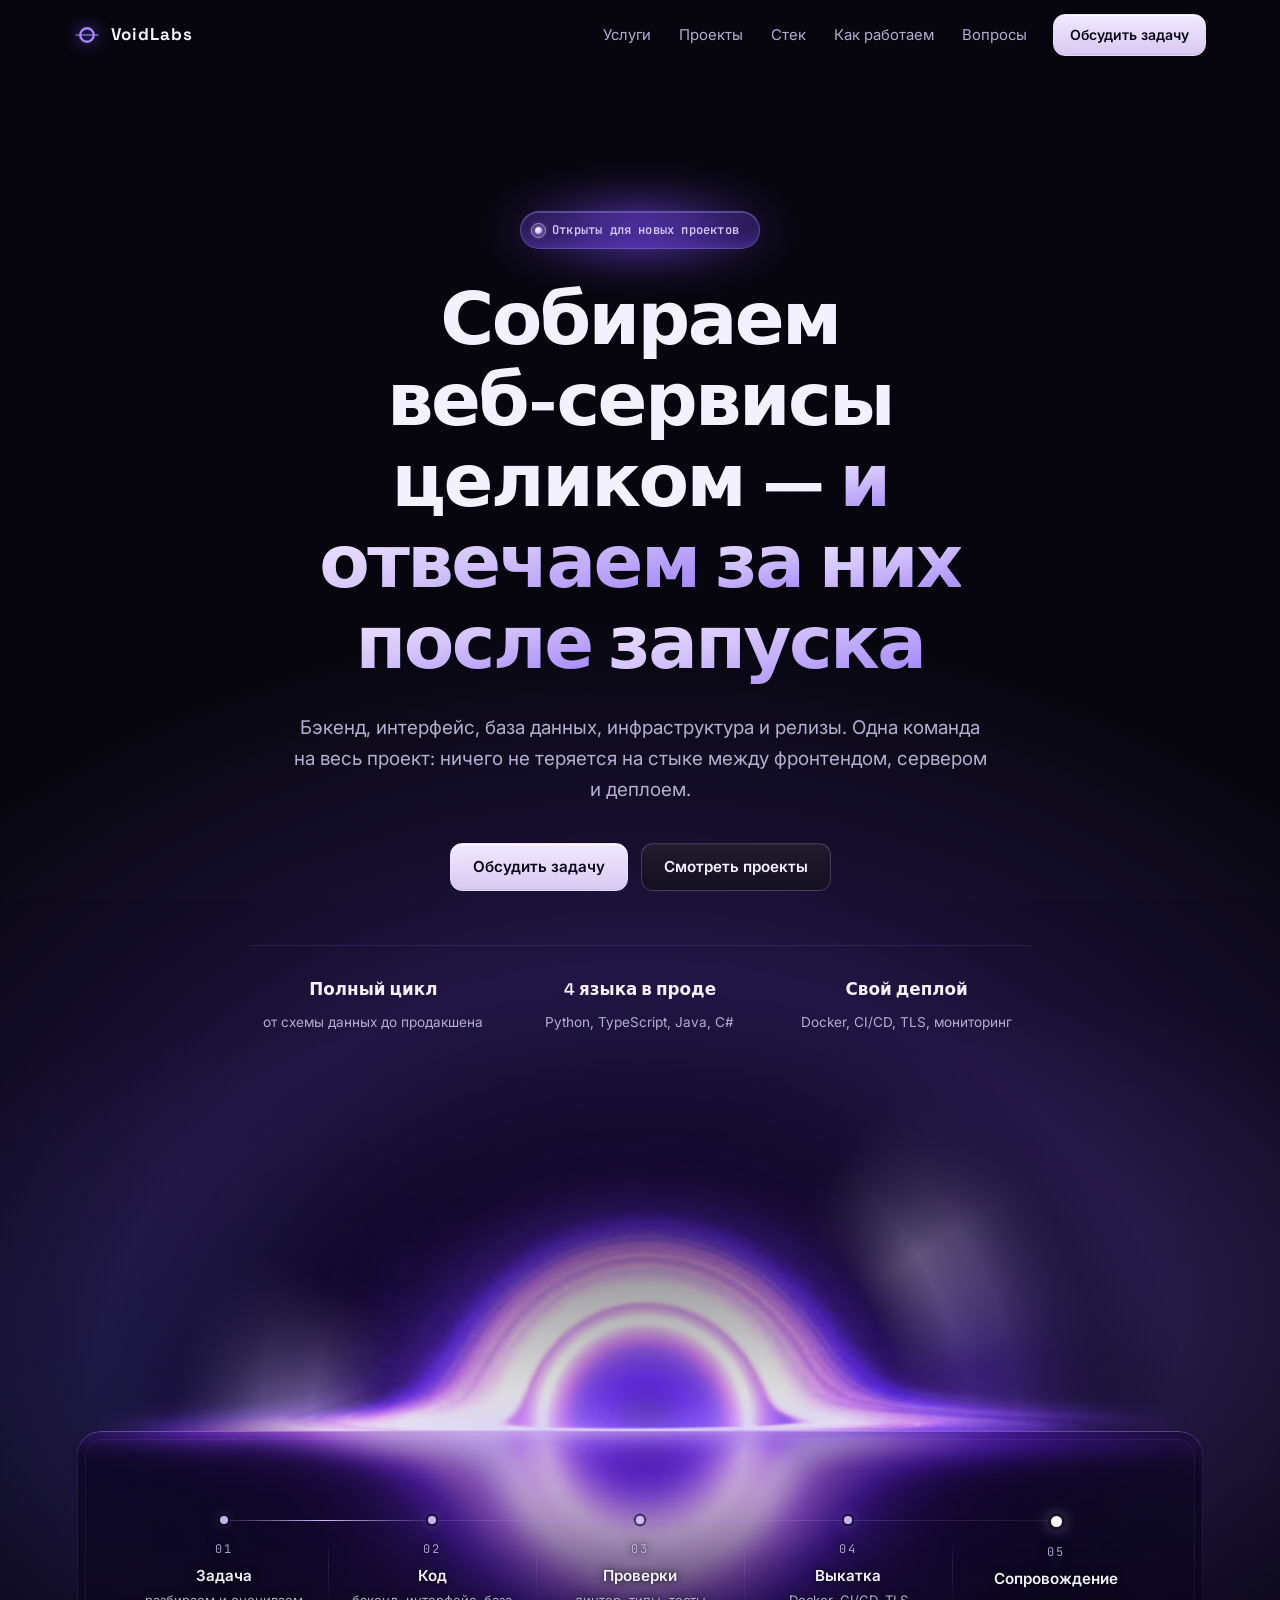
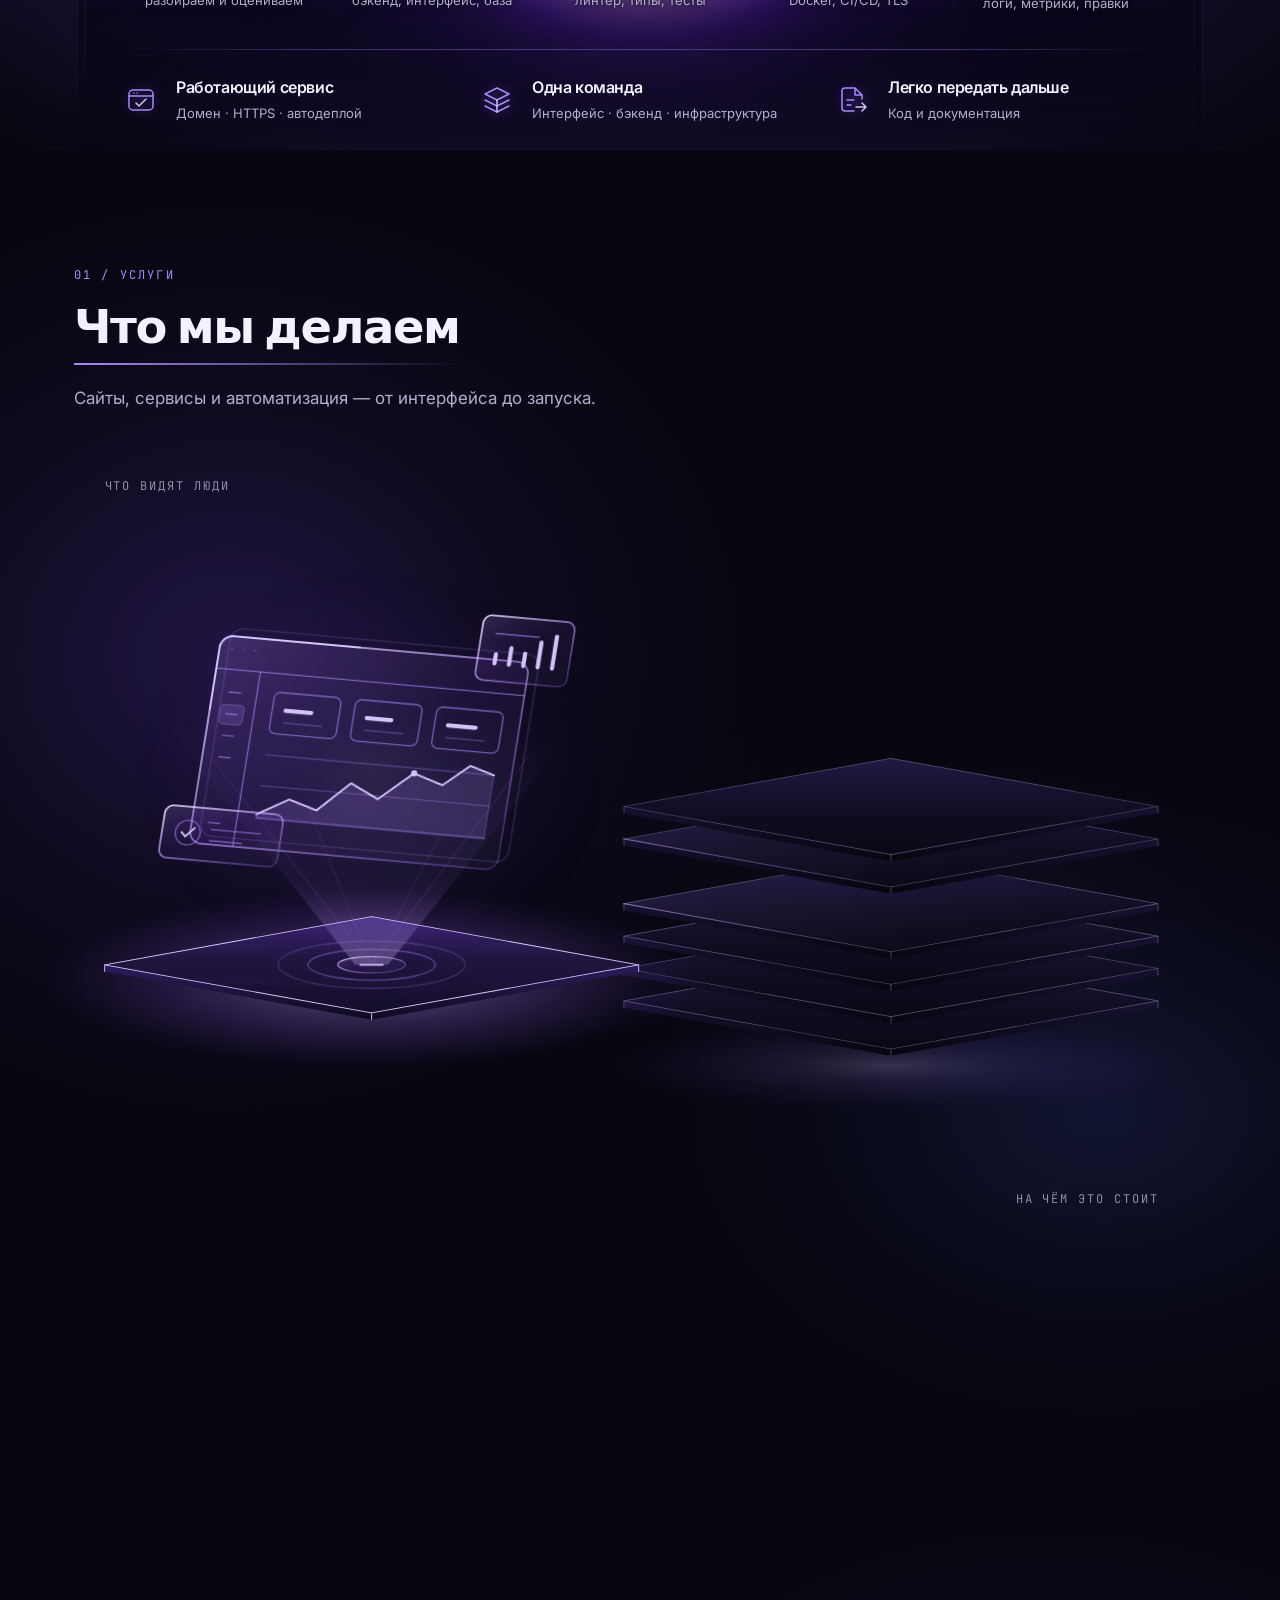
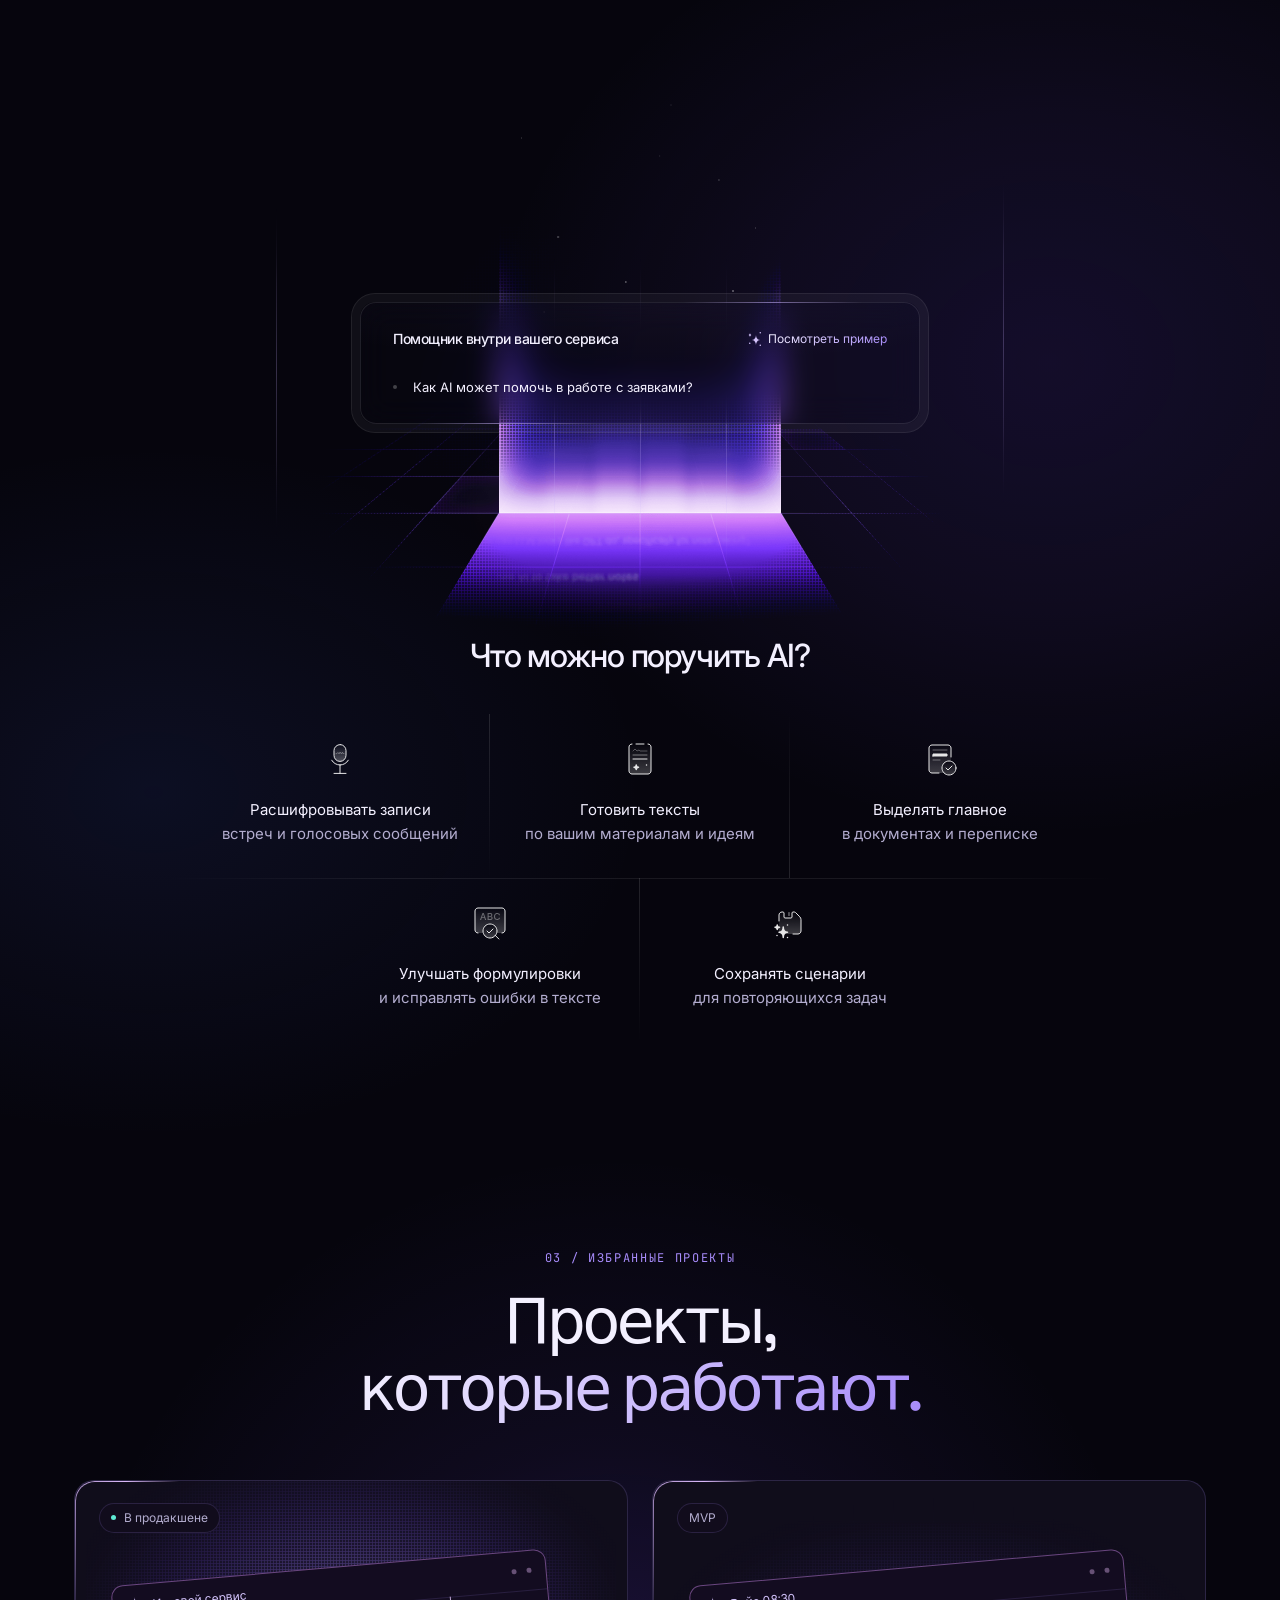
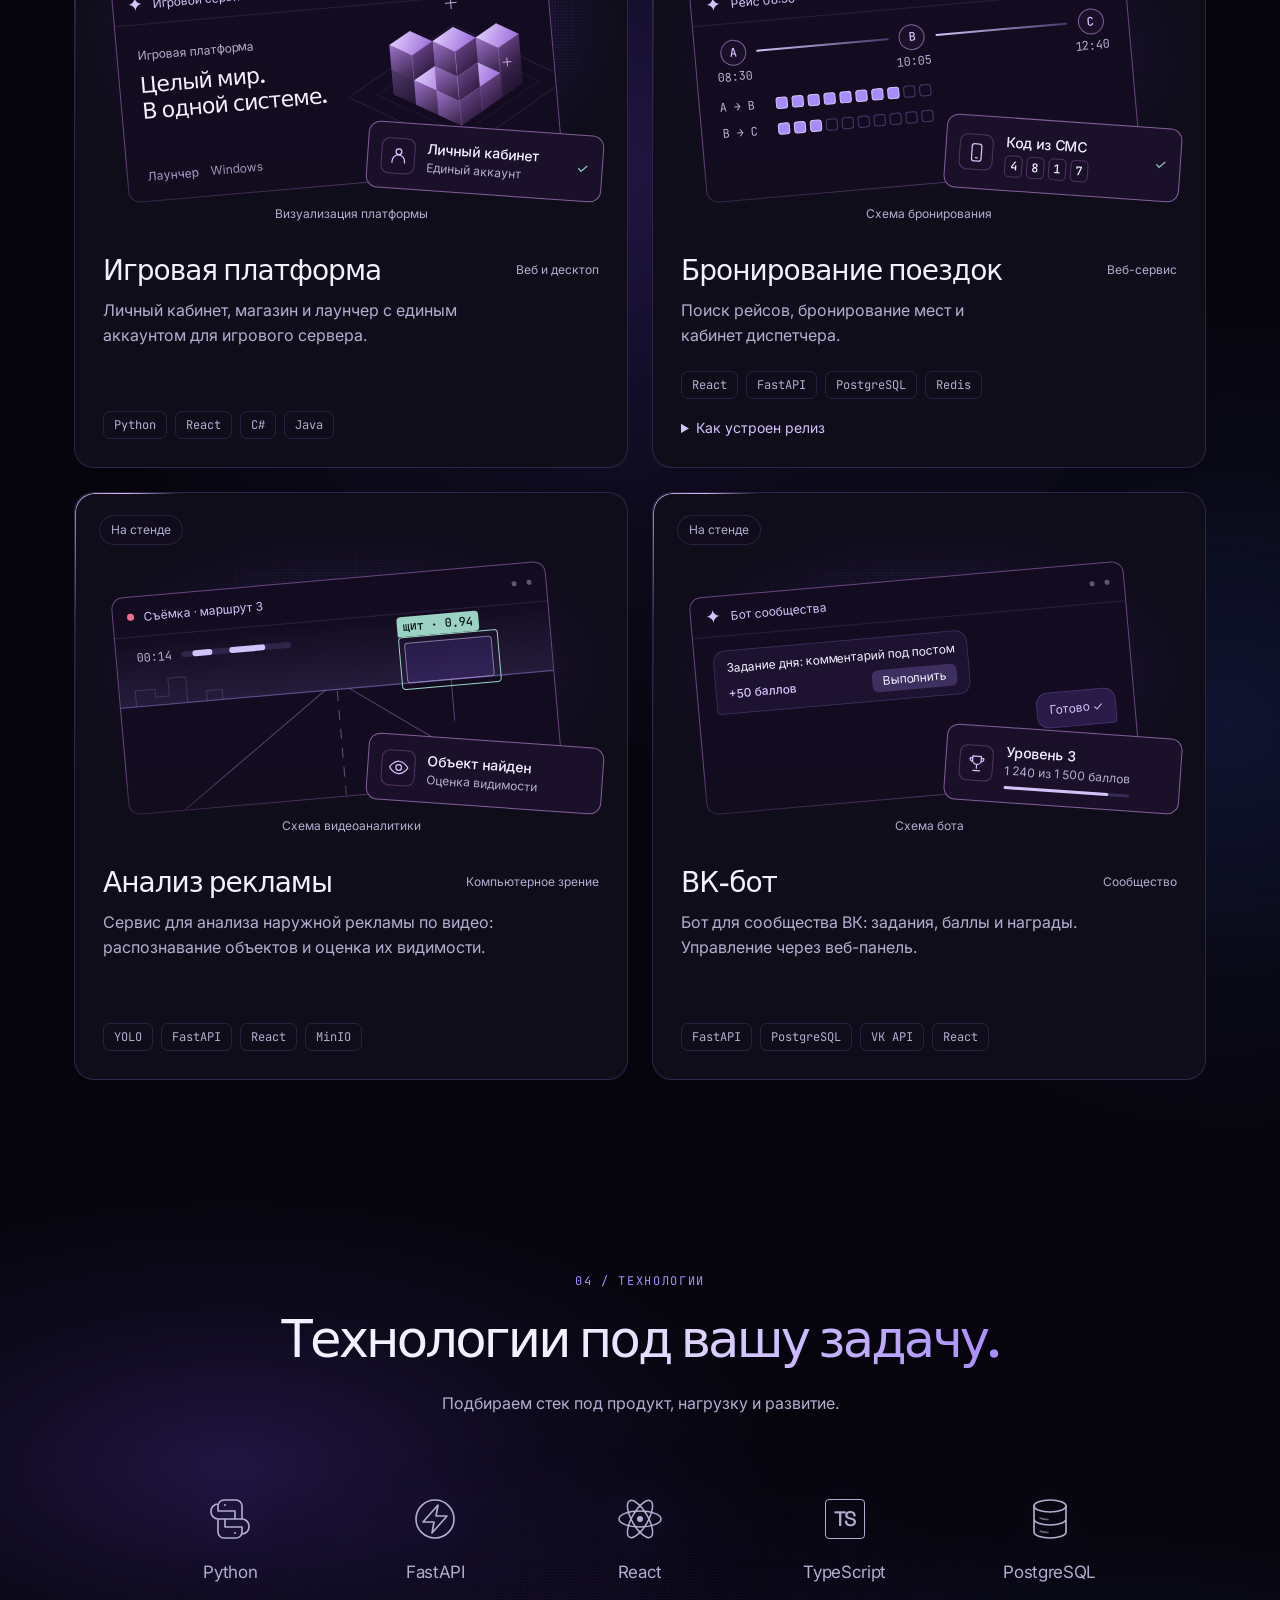
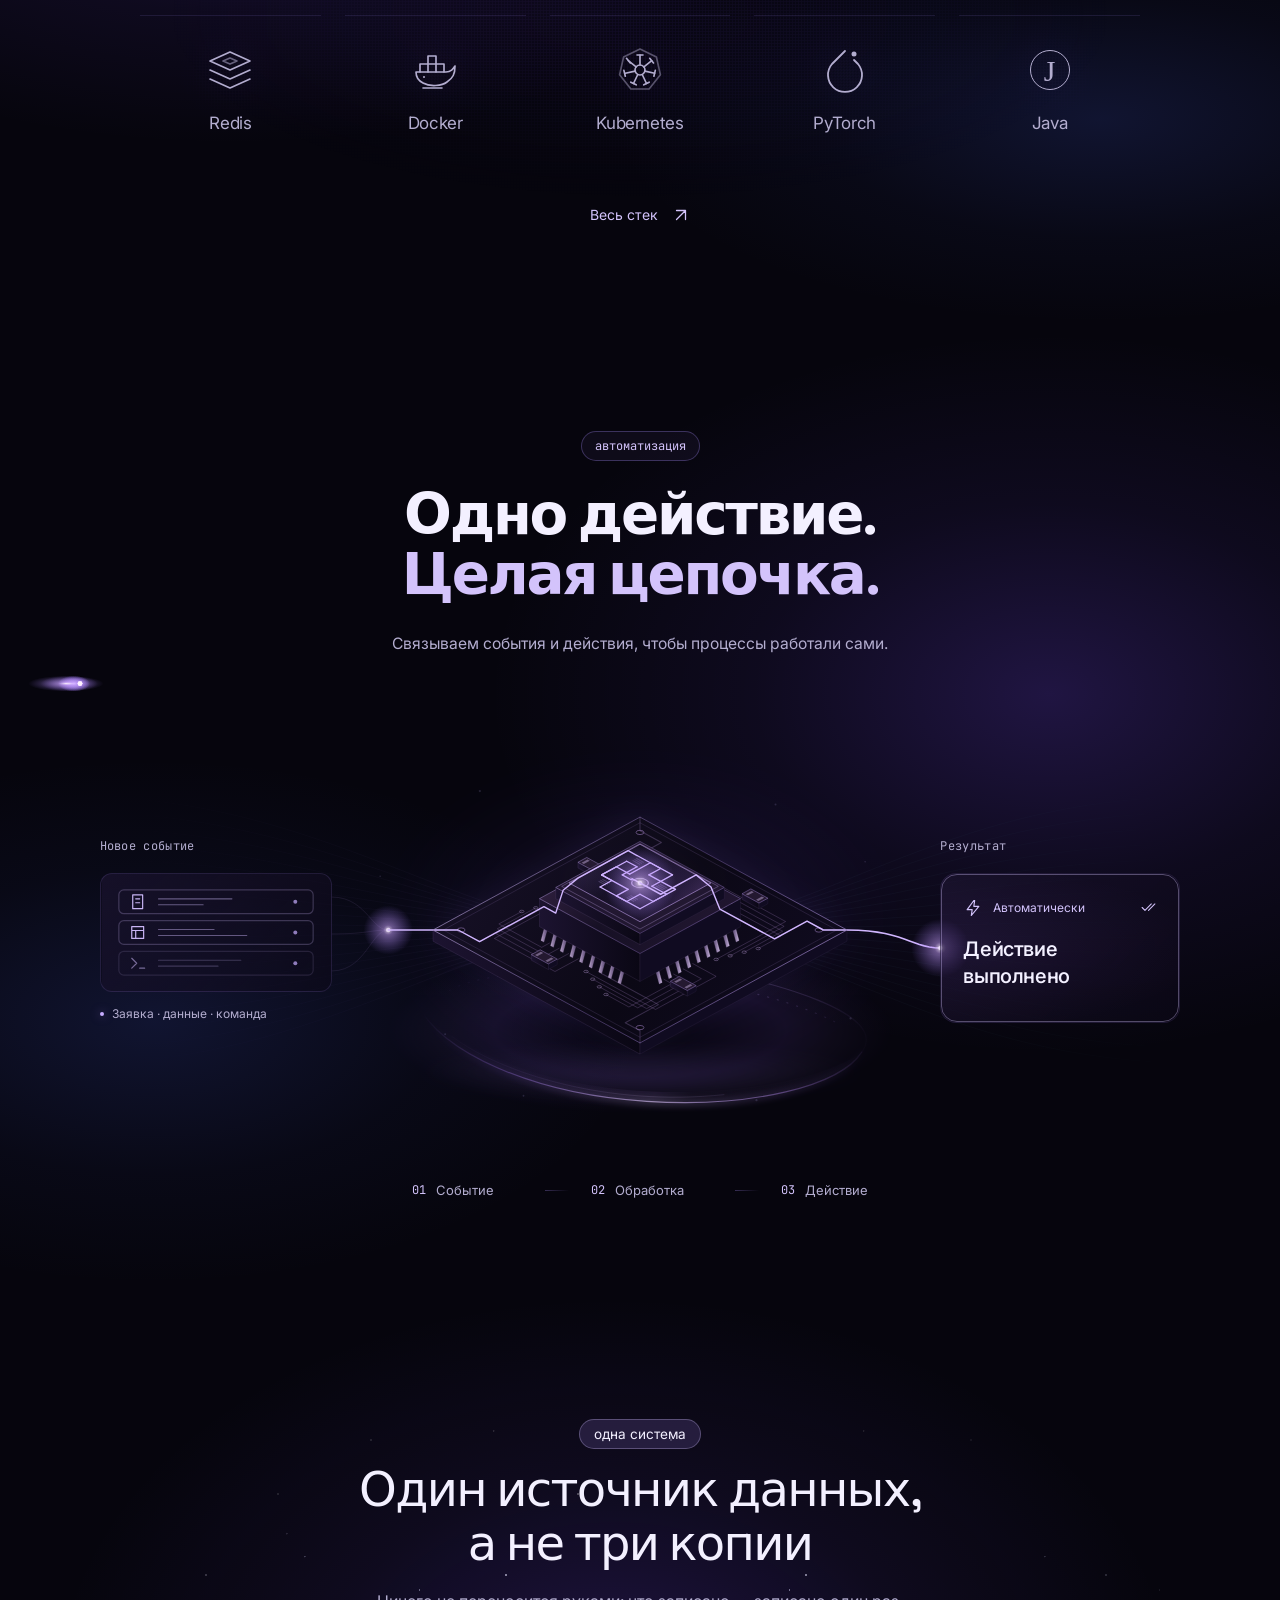
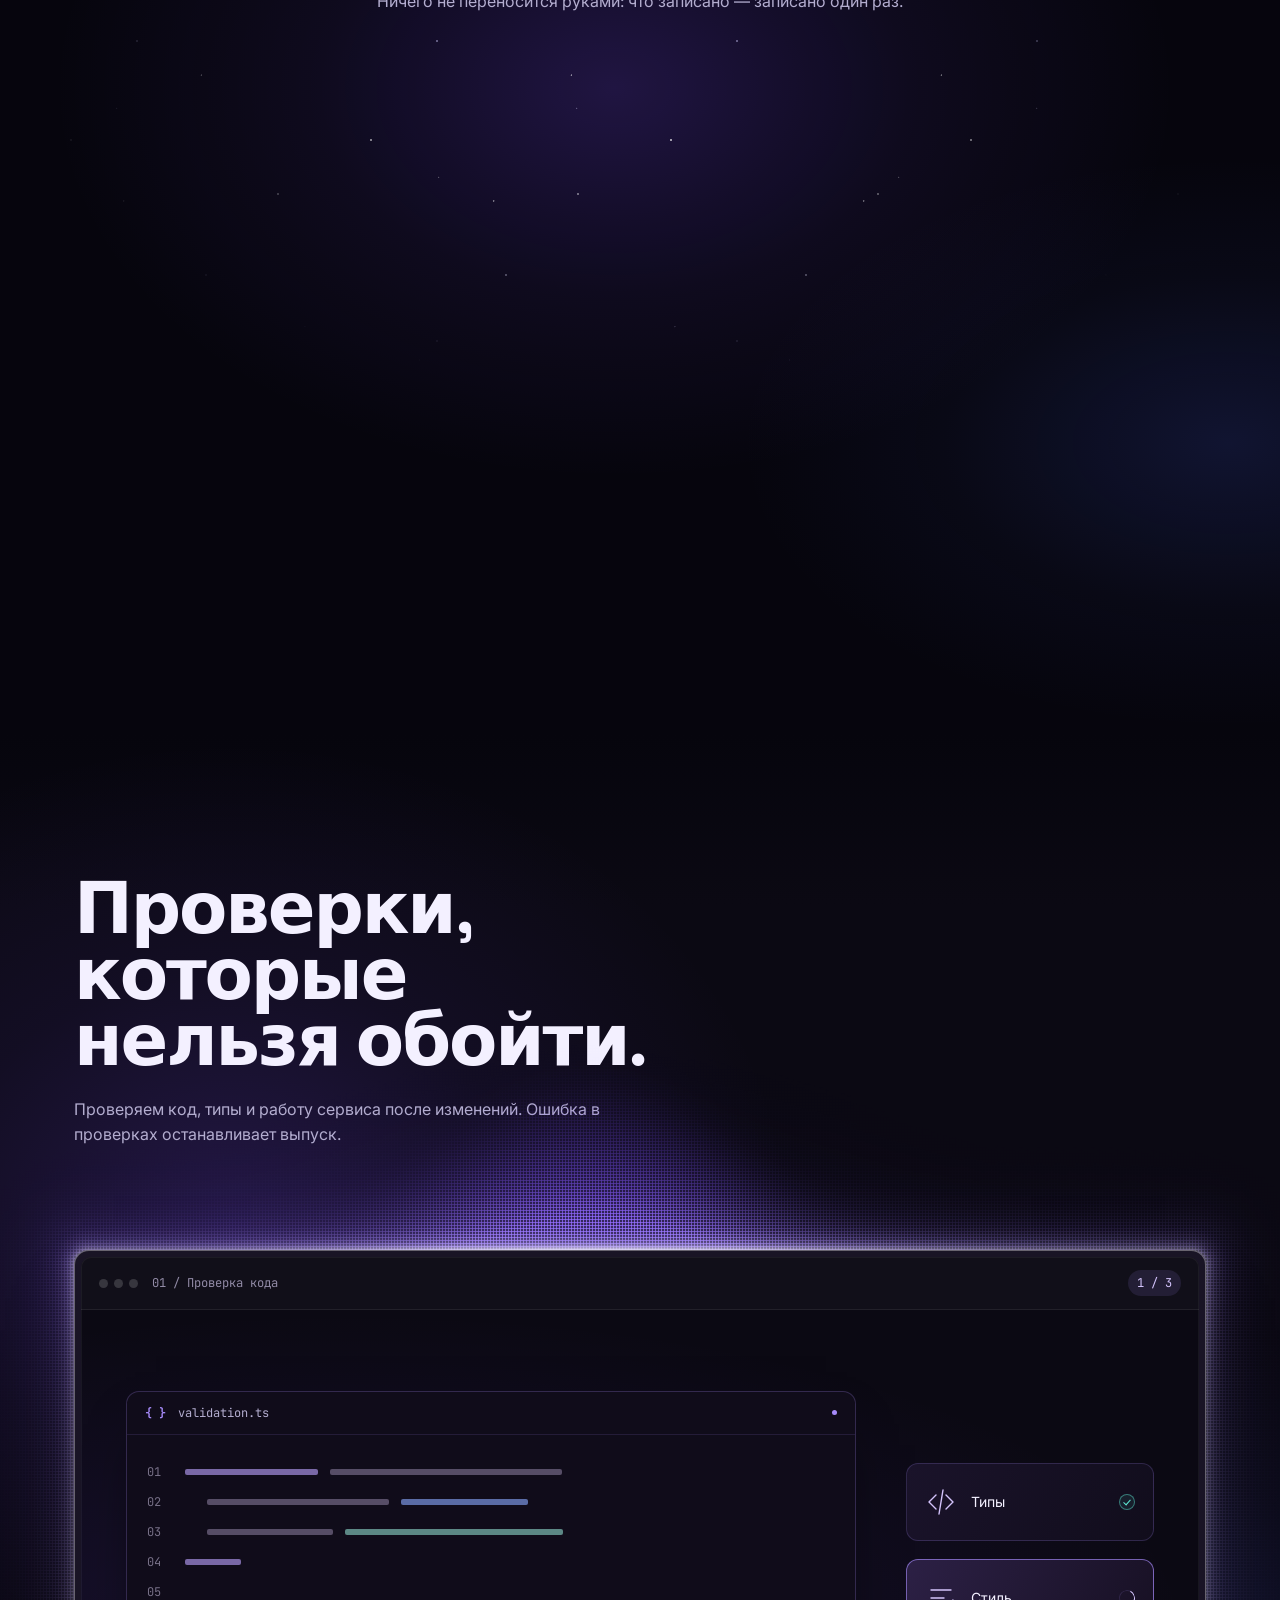
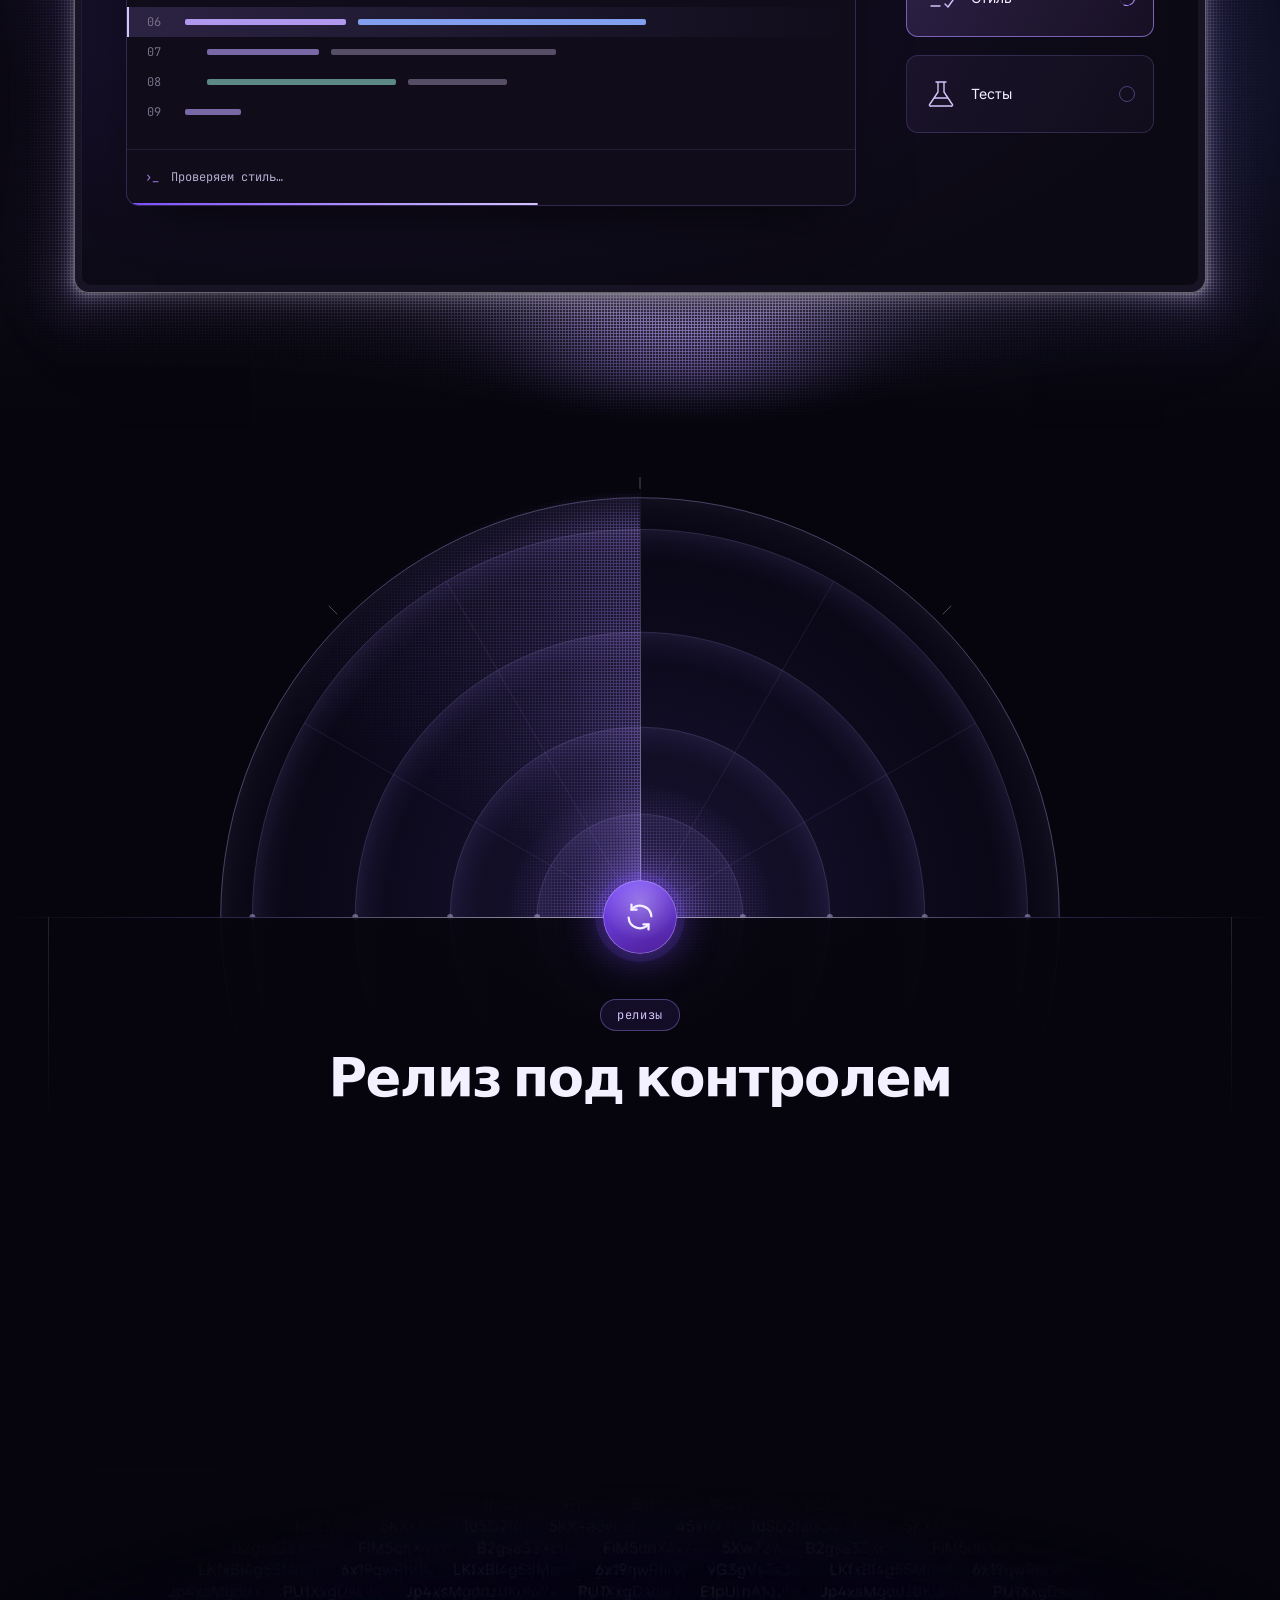
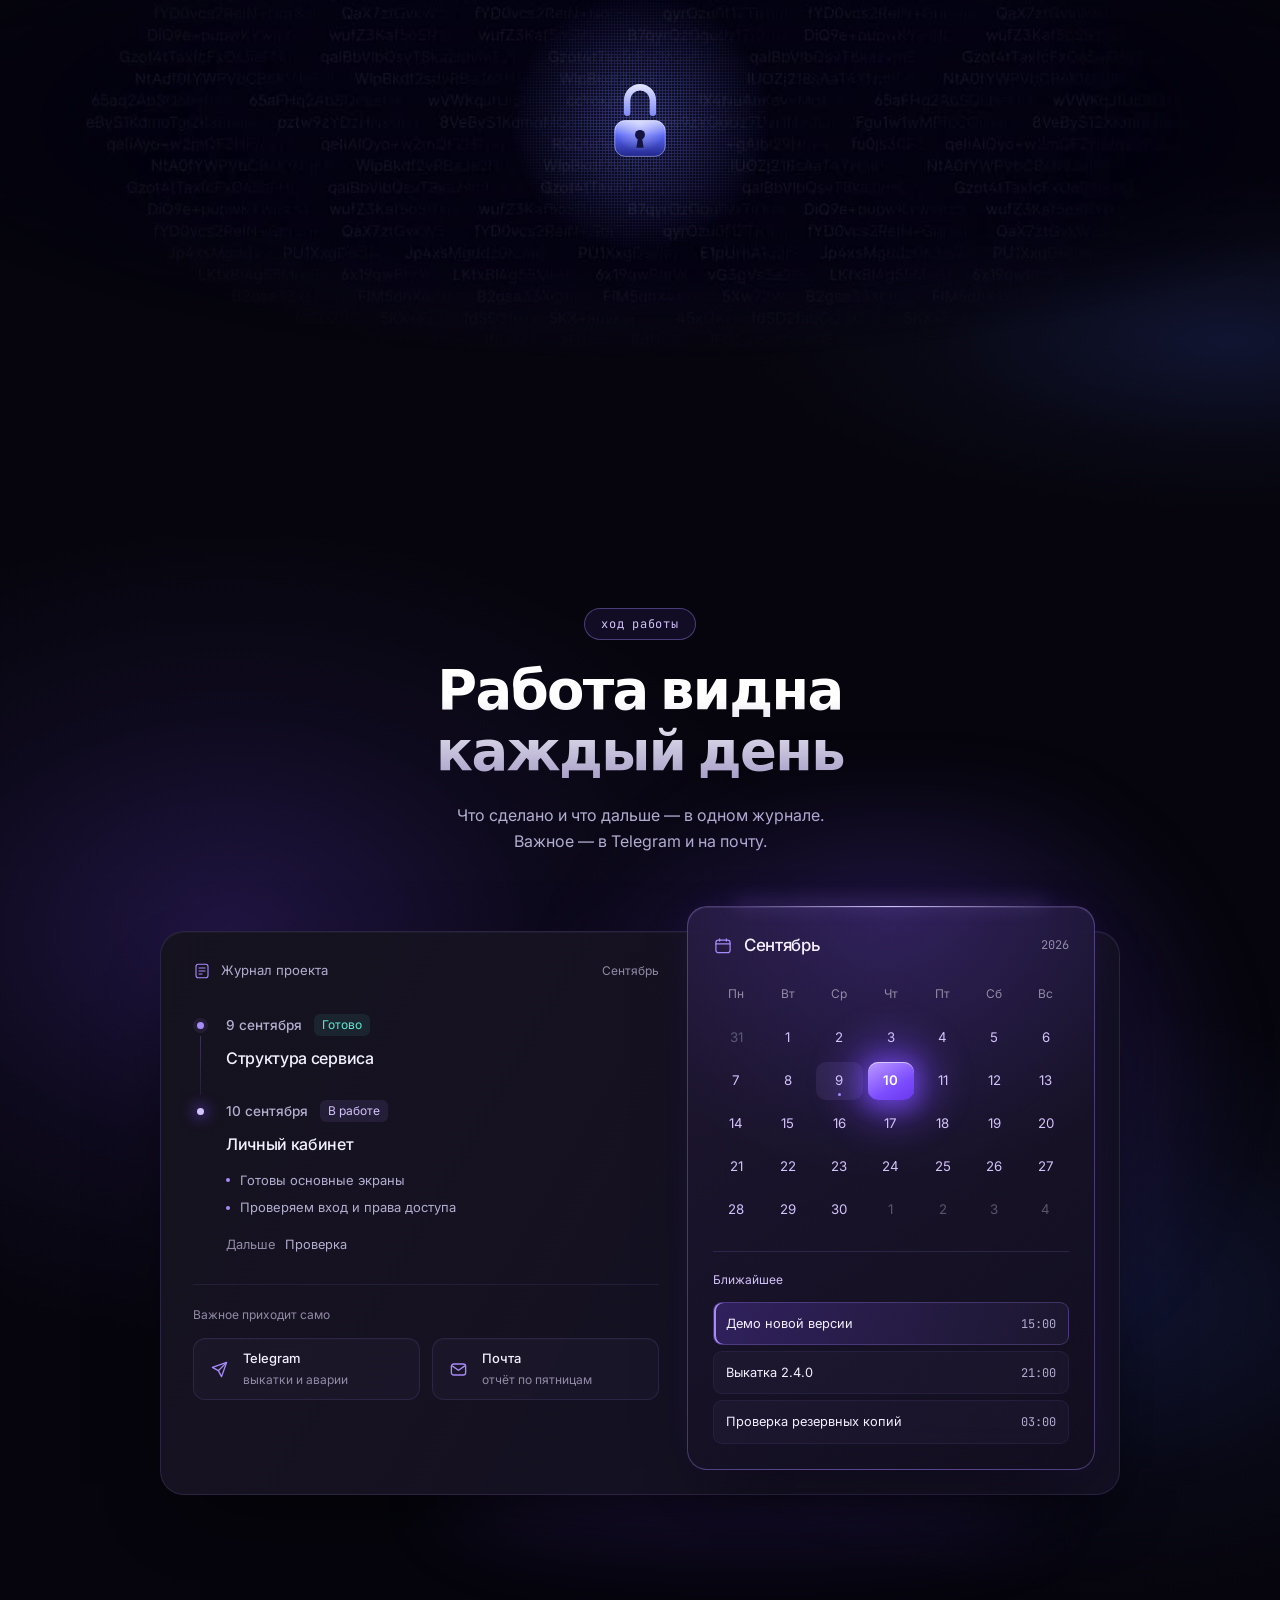
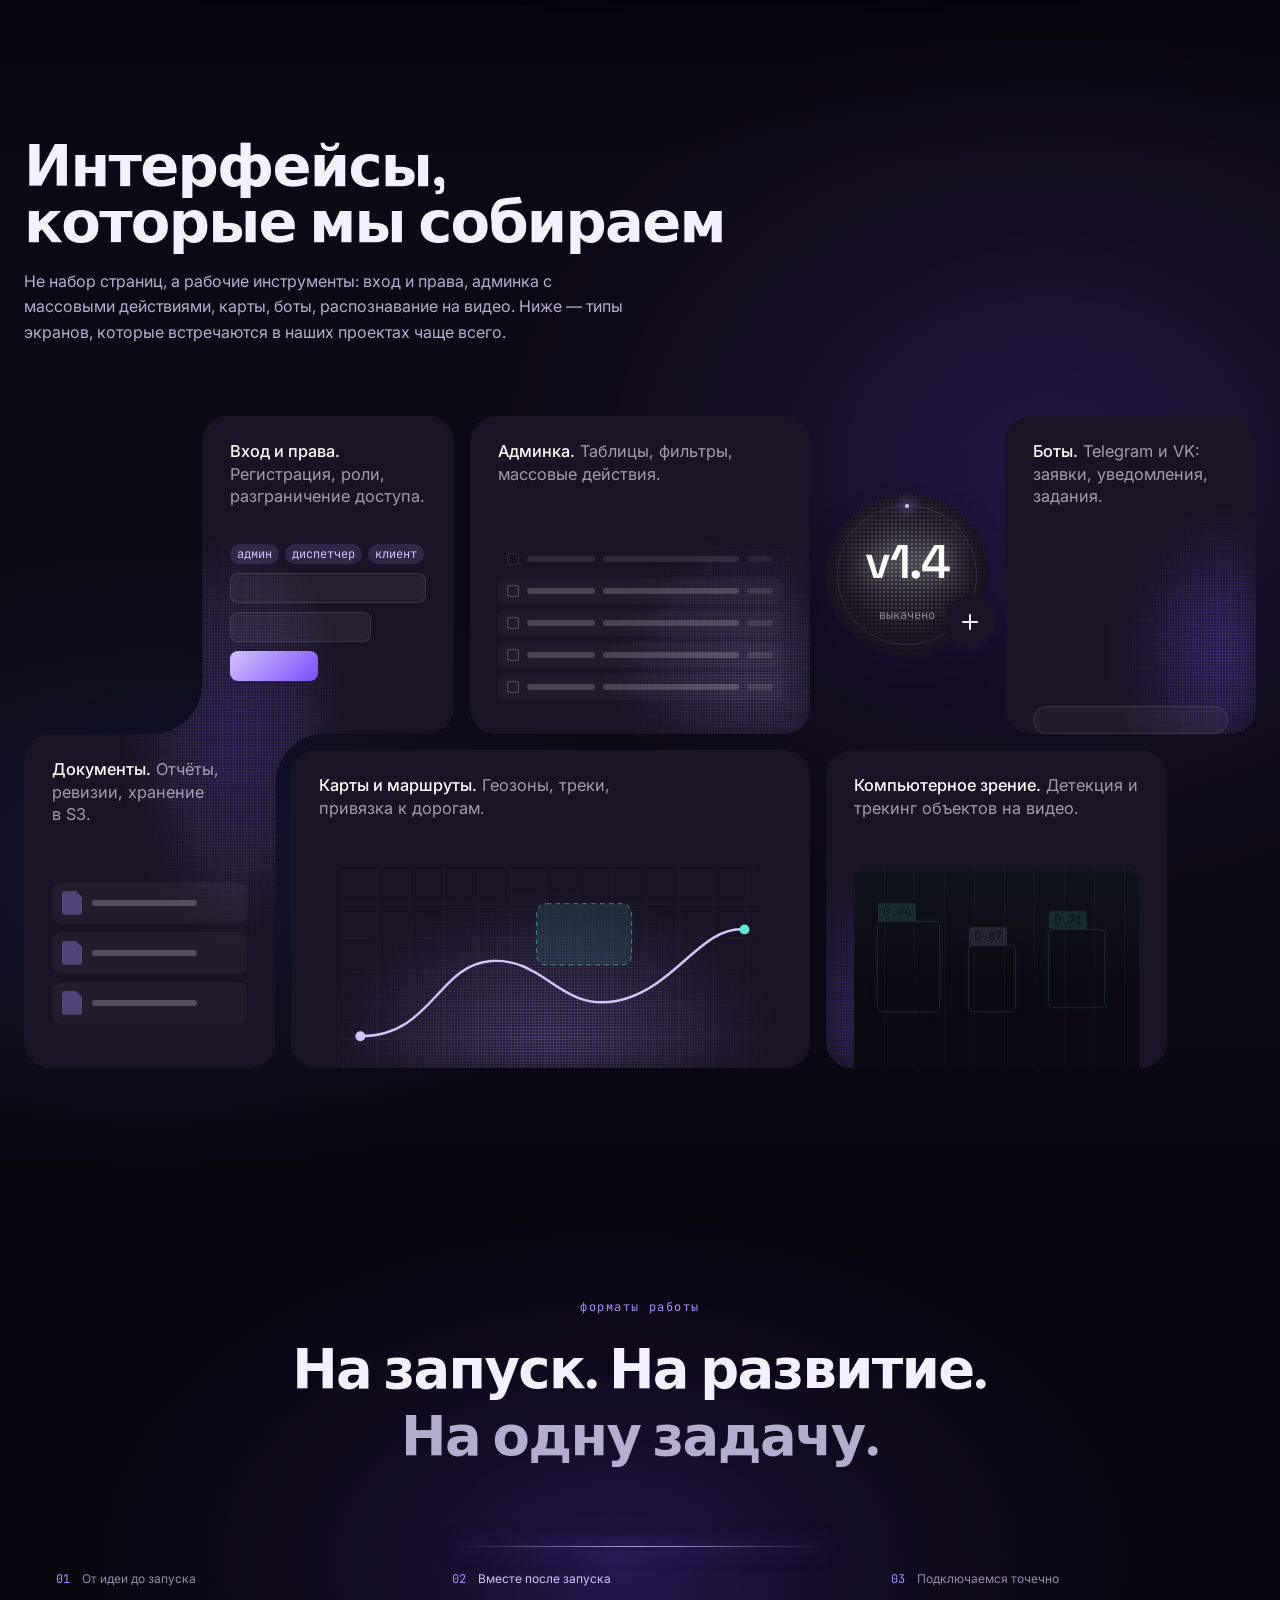
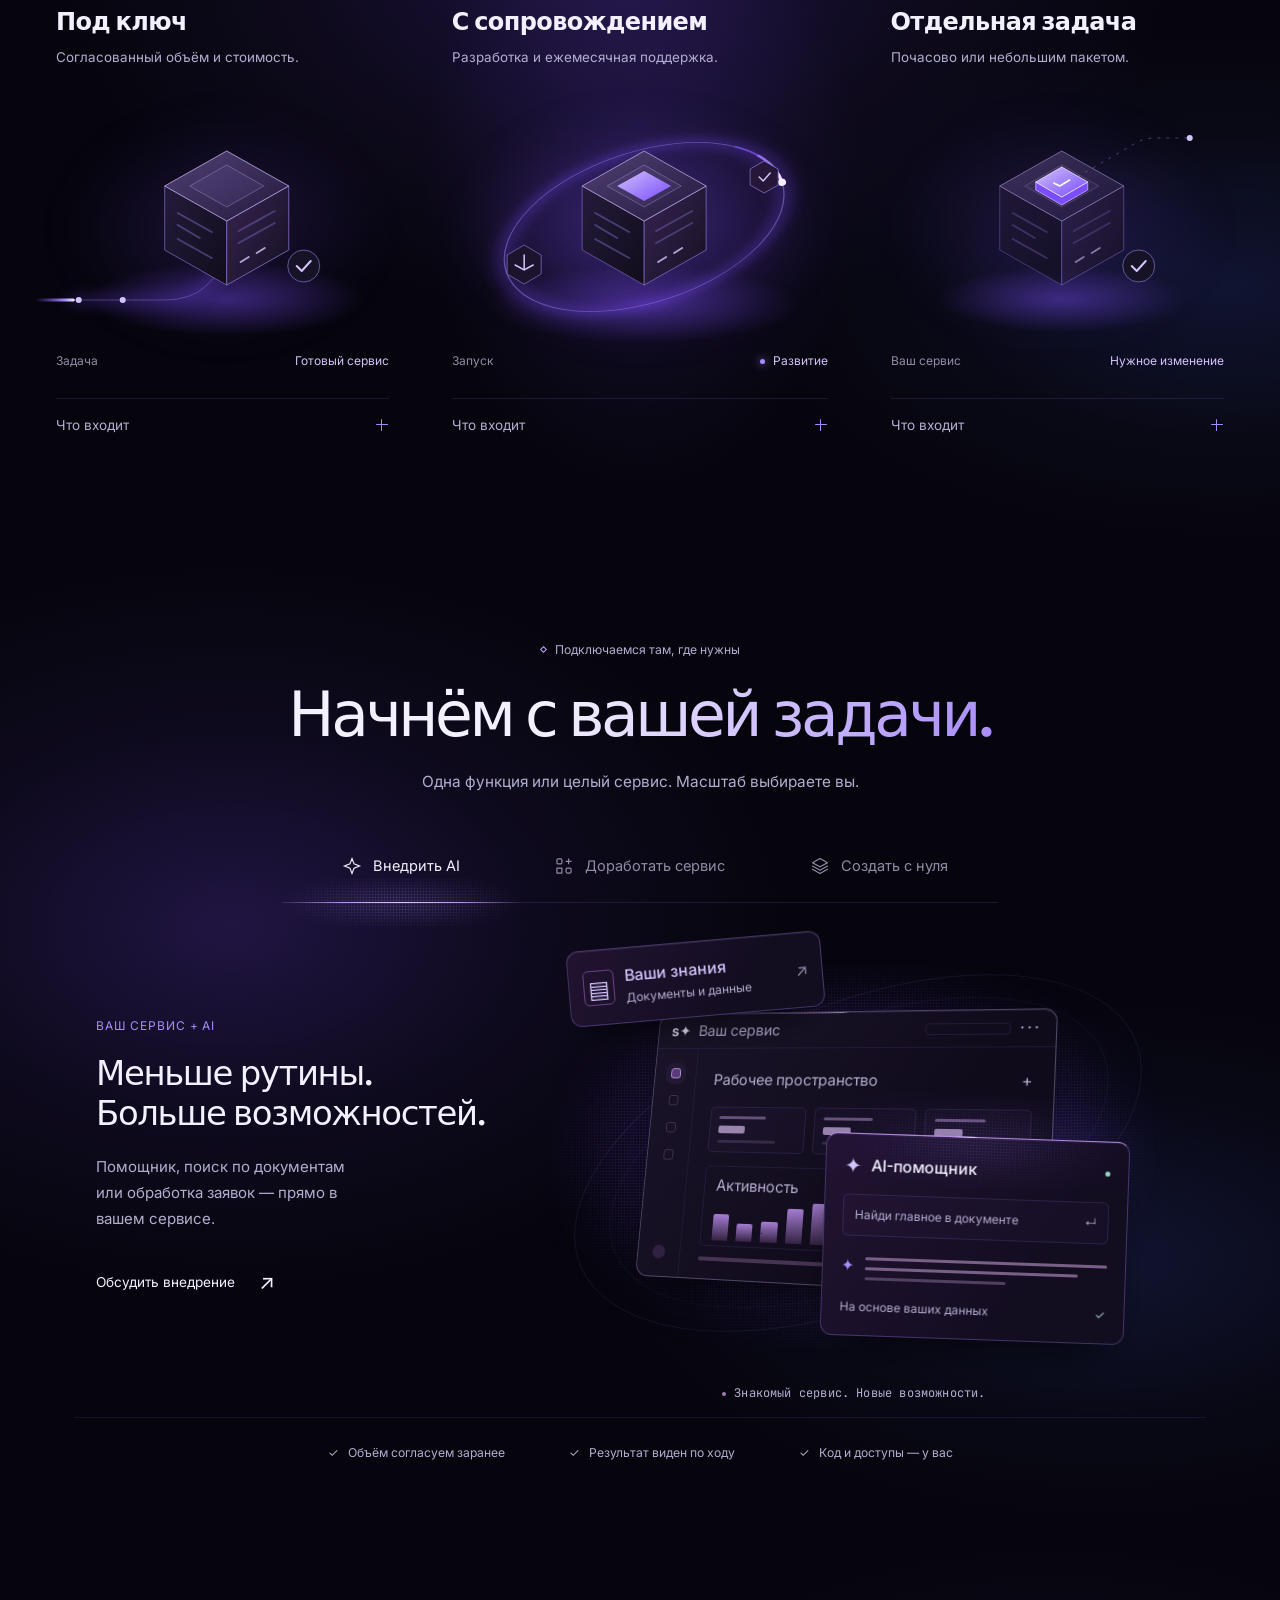
==== commit b547183c: "Enhance visual effects and animations in hero section - Updated radial gradients for ambient backgro" ====
--- a/index.html
+++ b/index.html
@@ -92,9 +92,9 @@
 
     <nav class="topnav" id="topnav" aria-label="Разделы сайта">
       <a href="#services">Услуги</a>
-      <a href="#work">Как работаем</a>
       <a href="#cases">Проекты</a>
       <a href="#stack">Стек</a>
+      <a href="#work">Как работаем</a>
       <a href="#faq">Вопросы</a>
     </nav>
 
@@ -115,8 +115,12 @@
 
   <div class="wrap hero-inner">
     <p class="eyebrow reveal">
-      <span class="pulse" aria-hidden="true"></span>
-      Открыты для новых проектов
+      <span class="eyebrow-glow" aria-hidden="true"></span>
+      <span class="eyebrow-face">
+        <span class="eyebrow-dot" aria-hidden="true"></span>
+        <span class="eyebrow-sheen" aria-hidden="true"></span>
+        Открыты для новых проектов
+      </span>
     </p>
 
     <h1 class="hero-title" data-split>Собираем веб-сервисы целиком — и отвечаем за них после запуска</h1>
@@ -124,7 +128,7 @@
     <p class="lede reveal">
       Бэкенд, интерфейс, база данных, инфраструктура и релизы. Одна команда
       на весь проект: ничего не теряется на стыке между фронтендом, сервером
-      и деплоем, и некому сказать «это не ко мне».
+      и деплоем.
     </p>
 
     <div class="hero-cta reveal">
@@ -1666,416 +1670,6 @@
         <p>Сохранять сценарии<span>для повторяющихся задач</span></p>
       </li>
     </ul>
-  </div>
-</section>
-
-<!-- ===================== ВАША ЗАДАЧА ===================== -->
-<section class="work" id="work" data-scenario="ai" aria-labelledby="work-title">
-  <div class="wrap">
-    <header class="work-head reveal">
-      <p class="work-eyebrow"><span></span> Подключаемся там, где нужны</p>
-      <h2 id="work-title">Начнём с <span>вашей задачи.</span></h2>
-      <p class="work-lede">Одна функция или целый сервис. Масштаб выбираете вы.</p>
-    </header>
-
-    <div class="work-tabs" role="tablist" aria-label="С какой задачей вы приходите">
-      <button class="work-tab" id="work-tab-ai" type="button" role="tab" aria-selected="true" aria-controls="work-panel-ai" data-scenario="ai">
-        <svg viewBox="0 0 24 24" fill="none" aria-hidden="true"><path d="m12 3 2.5 6.5L21 12l-6.5 2.5L12 21l-2.5-6.5L3 12l6.5-2.5L12 3Z" stroke="currentColor" stroke-width="1.4"/></svg>
-        <span>Внедрить AI</span>
-      </button>
-      <button class="work-tab" id="work-tab-upgrade" type="button" role="tab" aria-selected="false" aria-controls="work-panel-upgrade" tabindex="-1" data-scenario="upgrade">
-        <svg viewBox="0 0 24 24" fill="none" aria-hidden="true"><rect x="3.5" y="3.5" width="6" height="6" rx="1.5" stroke="currentColor" stroke-width="1.4"/><rect x="14.5" y="14.5" width="6" height="6" rx="1.5" stroke="currentColor" stroke-width="1.4"/><path d="M17.5 3v7M14 6.5h7M3.5 14.5h6v6h-6z" stroke="currentColor" stroke-width="1.4" stroke-linejoin="round"/></svg>
-        <span>Доработать<span class="work-tab-long"> сервис</span></span>
-      </button>
-      <button class="work-tab" id="work-tab-launch" type="button" role="tab" aria-selected="false" aria-controls="work-panel-launch" tabindex="-1" data-scenario="launch">
-        <svg viewBox="0 0 24 24" fill="none" aria-hidden="true"><path d="m12 3 9 5-9 5-9-5 9-5ZM3 12l9 5 9-5M3 16l9 5 9-5" stroke="currentColor" stroke-width="1.4" stroke-linecap="round" stroke-linejoin="round"/></svg>
-        <span>Создать с нуля</span>
-      </button>
-      <span class="work-tab-line" aria-hidden="true"></span>
-    </div>
-
-    <div class="work-body">
-      <div class="work-copy">
-        <div class="work-panel" id="work-panel-ai" role="tabpanel" aria-labelledby="work-tab-ai" tabindex="0">
-          <p class="work-kicker">Ваш сервис + AI</p>
-          <h3>Меньше рутины.<br>Больше возможностей.</h3>
-          <p class="work-description">Помощник, поиск по документам или обработка заявок — прямо в вашем сервисе.</p>
-          <a class="work-link" href="#contact">Обсудить внедрение <span aria-hidden="true">↗</span></a>
-        </div>
-        <div class="work-panel" id="work-panel-upgrade" role="tabpanel" aria-labelledby="work-tab-upgrade" tabindex="0" hidden>
-          <p class="work-kicker">Новый потенциал вашего сервиса</p>
-          <h3>Уже работает.<br>Будет ещё лучше.</h3>
-          <p class="work-description">Добавим нужную функцию, свяжем системы или ускорим то, что тормозит.</p>
-          <a class="work-link" href="#contact">Рассказать о доработке <span aria-hidden="true">↗</span></a>
-        </div>
-        <div class="work-panel" id="work-panel-launch" role="tabpanel" aria-labelledby="work-tab-launch" tabindex="0" hidden>
-          <p class="work-kicker">От идеи до первой версии</p>
-          <h3>Ваша идея.<br>Можно пользоваться.</h3>
-          <p class="work-description">Выделим главное и соберём первую версию, которую можно дать пользователям.</p>
-          <a class="work-link" href="#contact">Обсудить идею <span aria-hidden="true">↗</span></a>
-        </div>
-      </div>
-
-      <!-- Одна основа приложения; сценарии меняют её слои. Весь дальний свет под общей точечной маской. -->
-      <div class="work-stage reveal" aria-hidden="true">
-        <div class="work-scene">
-          <div class="work-aura"></div>
-          <div class="work-orbit work-orbit-outer"><span class="work-orbit-trail"></span></div>
-          <div class="work-orbit work-orbit-inner"><span class="work-orbit-trail"></span></div>
-          <div class="work-floor"></div>
-          <div class="work-platform work-platform-back"><span>Данные</span></div>
-          <div class="work-platform work-platform-front"><span>Логика</span></div>
-
-          <div class="work-app">
-            <span class="work-edge work-edge-app"></span>
-            <div class="work-app-bar"><span class="work-app-logo">s<span>✦</span></span><span>Ваш сервис</span><i></i><span class="work-app-menu">···</span></div>
-            <div class="work-app-layout">
-              <div class="work-sidebar"><b></b><i></i><i></i><i></i><span></span></div>
-              <div class="work-app-content">
-                <div class="work-app-heading"><span class="work-app-heading-wide">Рабочее пространство</span><span class="work-app-heading-compact">Обзор сервиса</span><i>+</i></div>
-                <div class="work-metrics"><div><span></span><b></b><i></i></div><div><span></span><b></b><i></i></div><div><span></span><b></b><i></i></div></div>
-                <div class="work-chart"><span>Активность</span><div class="work-bars"><i></i><i></i><i></i><i></i><i></i><i></i><i></i><i></i><i></i><i></i><i></i><i></i></div></div>
-                <div class="work-app-rows"><i></i><i></i></div>
-              </div>
-            </div>
-            <div class="work-app-scan"></div>
-          </div>
-
-          <div class="work-satellite work-source"><span class="work-source-icon">▤</span><div><b>Ваши знания</b><span>Документы и данные</span></div><i>↗</i></div>
-          <div class="work-satellite work-assistant">
-            <span class="work-edge"></span>
-            <div class="work-assistant-top"><span class="work-spark">✦</span><b>AI-помощник</b><span class="work-live-dot"></span></div>
-            <div class="work-prompt">Найди главное в документе <span>↵</span></div>
-            <div class="work-answer"><span>✦</span><div><i></i><i></i><i></i></div></div>
-            <div class="work-assistant-foot"><span>На основе ваших данных</span><span>✓</span></div>
-          </div>
-
-          <div class="work-satellite work-module"><span class="work-edge"></span><span class="work-module-icon">↗</span><b>Новая возможность</b><div class="work-module-bars"><i></i><i></i><i></i><i></i><i></i><i></i><i></i></div><span class="work-module-foot">Встроена в ваш процесс <i>✓</i></span></div>
-          <div class="work-satellite work-update"><span>✓</span> Обновление установлено</div>
-
-          <div class="work-satellite work-launch"><span class="work-edge"></span><span class="work-launch-icon">↗</span><div><b>Ваш сервис запущен</b><span>Всё готово к первому входу</span></div><i class="work-live-dot"></i></div>
-          <div class="work-scene-caption"><span></span><span class="work-caption-ai">Знакомый сервис. Новые возможности.</span><span class="work-caption-upgrade">Нужные изменения. На вашей основе.</span><span class="work-caption-launch">Всё складывается в работающий продукт.</span></div>
-        </div>
-      </div>
-    </div>
-
-    <ul class="work-assurances">
-      <li><span aria-hidden="true">✓</span> Объём согласуем заранее</li>
-      <li><span aria-hidden="true">✓</span> Результат виден по ходу</li>
-      <li><span aria-hidden="true">✓</span> Код и доступы — у вас</li>
-    </ul>
-  </div>
-</section>
-
-<!-- ===================== РЕЛИЗЫ ===================== -->
-<!-- Радар: кольца и спицы нарисованы svg, по ним идёт вращающийся сектор с
-     ведущей линией, а отметки вспыхивают ровно в тот момент, когда луч до них
-     доходит — задержка у каждой посчитана из её угла. Свет сектора и ореол
-     ядра разбиты общей точечной сеткой, как всё свечение на сайте. -->
-<section class="radar" id="release" aria-labelledby="release-title">
-
-  <div class="radar-stage" aria-hidden="true">
-    <svg class="radar-net" viewBox="0 0 900 900" aria-hidden="true">
-      <defs>
-        <!-- общий спад яркости от центра к ободу: у них он плавный, а не
-             ступенями по кольцам. Замер: rgb(36,23,114) в центре при фоне (3,0,20) -->
-        <radialGradient id="radarDome">
-          <stop offset="0"   stop-color="#7a5cff" stop-opacity=".15"/>
-          <stop offset=".38" stop-color="#7a5cff" stop-opacity=".105"/>
-          <stop offset=".72" stop-color="#6b4dff" stop-opacity=".055"/>
-          <stop offset=".93" stop-color="#6b4dff" stop-opacity=".034"/>
-          <stop offset="1"   stop-color="#6b4dff" stop-opacity="0"/>
-        </radialGradient>
-        <!-- свечение, прижатое к линии изнутри: у каждого кольца своё, потому
-             что полоса должна быть одной ширины в пикселях, а не в долях радиуса -->
-        <radialGradient id="radarBand104">
-          <stop offset="0.712" stop-color="#9578ff" stop-opacity="0"/>
-          <stop offset="0.870" stop-color="#9578ff" stop-opacity=".45"/>
-          <stop offset="1" stop-color="#a98fff" stop-opacity="1"/>
-        </radialGradient>
-        <radialGradient id="radarBand192">
-          <stop offset="0.844" stop-color="#9578ff" stop-opacity="0"/>
-          <stop offset="0.930" stop-color="#9578ff" stop-opacity=".45"/>
-          <stop offset="1" stop-color="#a98fff" stop-opacity="1"/>
-        </radialGradient>
-        <radialGradient id="radarBand288">
-          <stop offset="0.896" stop-color="#9578ff" stop-opacity="0"/>
-          <stop offset="0.953" stop-color="#9578ff" stop-opacity=".45"/>
-          <stop offset="1" stop-color="#a98fff" stop-opacity="1"/>
-        </radialGradient>
-        <radialGradient id="radarBand392">
-          <stop offset="0.923" stop-color="#9578ff" stop-opacity="0"/>
-          <stop offset="0.966" stop-color="#9578ff" stop-opacity=".45"/>
-          <stop offset="1" stop-color="#a98fff" stop-opacity="1"/>
-        </radialGradient>
-        <radialGradient id="radarBand424">
-          <stop offset="0.929" stop-color="#9578ff" stop-opacity="0"/>
-          <stop offset="0.968" stop-color="#9578ff" stop-opacity=".45"/>
-          <stop offset="1" stop-color="#a98fff" stop-opacity="1"/>
-        </radialGradient>
-      </defs>
-      <circle cx="450" cy="450" r="424" fill="url(#radarDome)"/>
-      <circle cx="450" cy="450" r="424" fill="url(#radarBand424)" opacity="0.075"/>
-      <circle cx="450" cy="450" r="392" fill="url(#radarBand392)" opacity="0.1"/>
-      <circle cx="450" cy="450" r="288" fill="url(#radarBand288)" opacity="0.1"/>
-      <circle cx="450" cy="450" r="192" fill="url(#radarBand192)" opacity="0.1"/>
-      <circle cx="450" cy="450" r="104" fill="url(#radarBand104)" opacity="0.085"/>
-      <circle cx="450" cy="450" r="104" fill="none" stroke="rgba(190,175,255,.16)" stroke-width="1" vector-effect="non-scaling-stroke"/>
-      <circle cx="450" cy="450" r="192" fill="none" stroke="rgba(190,175,255,.16)" stroke-width="1" vector-effect="non-scaling-stroke"/>
-      <circle cx="450" cy="450" r="288" fill="none" stroke="rgba(190,175,255,.16)" stroke-width="1" vector-effect="non-scaling-stroke"/>
-      <circle cx="450" cy="450" r="392" fill="none" stroke="rgba(190,175,255,.16)" stroke-width="1" vector-effect="non-scaling-stroke"/>
-      <circle cx="450" cy="450" r="424" fill="none" stroke="rgba(190,175,255,.34)" stroke-width="1" vector-effect="non-scaling-stroke"/>
-      <line x1="450" y1="450" x2="789.5" y2="254.0" stroke="rgba(190,175,255,.1)" stroke-width="1" vector-effect="non-scaling-stroke"/>
-      <line x1="450" y1="450" x2="646.0" y2="110.5" stroke="rgba(190,175,255,.1)" stroke-width="1" vector-effect="non-scaling-stroke"/>
-      <line x1="450" y1="450" x2="450.0" y2="58.0" stroke="rgba(190,175,255,.1)" stroke-width="1" vector-effect="non-scaling-stroke"/>
-      <line x1="450" y1="450" x2="254.0" y2="110.5" stroke="rgba(190,175,255,.1)" stroke-width="1" vector-effect="non-scaling-stroke"/>
-      <line x1="450" y1="450" x2="110.5" y2="254.0" stroke="rgba(190,175,255,.1)" stroke-width="1" vector-effect="non-scaling-stroke"/>
-      <circle cx="346" cy="450" r="3" fill="rgba(214,206,255,.42)"/>
-      <circle cx="554" cy="450" r="3" fill="rgba(214,206,255,.42)"/>
-      <circle cx="258" cy="450" r="3" fill="rgba(214,206,255,.42)"/>
-      <circle cx="642" cy="450" r="3" fill="rgba(214,206,255,.42)"/>
-      <circle cx="162" cy="450" r="3" fill="rgba(214,206,255,.42)"/>
-      <circle cx="738" cy="450" r="3" fill="rgba(214,206,255,.42)"/>
-      <circle cx="58" cy="450" r="3" fill="rgba(214,206,255,.42)"/>
-      <circle cx="842" cy="450" r="3" fill="rgba(214,206,255,.42)"/>
-      <line x1="756.2" y1="143.8" x2="764.7" y2="135.3" stroke="rgba(214,206,255,.34)" stroke-width="1" vector-effect="non-scaling-stroke"/>
-      <line x1="143.8" y1="143.8" x2="135.3" y2="135.3" stroke="rgba(214,206,255,.34)" stroke-width="1" vector-effect="non-scaling-stroke"/>
-      <line x1="450" y1="17" x2="450" y2="5" stroke="rgba(214,206,255,.34)" stroke-width="1" vector-effect="non-scaling-stroke"/>
-    </svg>
-
-    <div class="radar-sweep"><i></i></div>
-    <div class="radar-edge"><i></i></div>
-
-    <div class="radar-blips">
-      <span class="blip" style="--x: 17.0%; --y: 45.4%; --delay: 6.95s">
-        <span class="blip-wave"></span><span class="blip-wave blip-wave-2"></span>
-        <span class="blip-dot"></span><span class="blip-tag">коммит</span>
-      </span>
-      <span class="blip blip-extra" style="--x: 30.8%; --y: 38.9%; --delay: 7.50s">
-        <span class="blip-wave"></span><span class="blip-wave blip-wave-2"></span>
-        <span class="blip-dot"></span><span class="blip-tag">линтер</span>
-      </span>
-      <span class="blip blip-extra" style="--x: 24.7%; --y: 17.6%; --delay: 8.05s">
-        <span class="blip-wave"></span><span class="blip-wave blip-wave-2"></span>
-        <span class="blip-dot"></span><span class="blip-tag">типы</span>
-      </span>
-      <span class="blip" style="--x: 42.2%; --y: 22.8%; --delay: 8.60s">
-        <span class="blip-wave"></span><span class="blip-wave blip-wave-2"></span>
-        <span class="blip-dot"></span><span class="blip-tag">тесты</span>
-      </span>
-      <span class="blip" style="--x: 51.7%; --y: 33.4%; --delay: 0.15s">
-        <span class="blip-wave"></span><span class="blip-wave blip-wave-2"></span>
-        <span class="blip-dot"></span><span class="blip-tag">сборка</span>
-      </span>
-      <span class="blip blip-left blip-extra" style="--x: 68.3%; --y: 18.2%; --delay: 0.75s">
-        <span class="blip-wave"></span><span class="blip-wave blip-wave-2"></span>
-        <span class="blip-dot"></span><span class="blip-tag">миграции</span>
-      </span>
-      <span class="blip blip-left blip-extra" style="--x: 70.2%; --y: 35.3%; --delay: 1.35s">
-        <span class="blip-wave"></span><span class="blip-wave blip-wave-2"></span>
-        <span class="blip-dot"></span><span class="blip-tag">старт</span>
-      </span>
-      <span class="blip blip-left" style="--x: 92.4%; --y: 41.0%; --delay: 1.95s">
-        <span class="blip-wave"></span><span class="blip-wave blip-wave-2"></span>
-        <span class="blip-dot"></span><span class="blip-tag">продакшен</span>
-      </span>
-    </div>
-
-    <!-- ореол идёт ДО завесы: под горизонтом она его срезает, иначе внизу
-         остаётся серая клякса. Сама шайба — после, она лежит на линии -->
-    <span class="radar-core-glow"></span>
-    <div class="radar-fade"></div>
-    <div class="radar-horizon"></div>
-
-    <span class="radar-core">
-      <svg viewBox="0 0 24 24" fill="none" stroke="currentColor" stroke-width="1.6"
-           stroke-linecap="round" stroke-linejoin="round">
-        <path d="M20 11.5a8 8 0 0 0-14-4.7"/><path d="M4 12.5a8 8 0 0 0 14 4.7"/>
-        <path d="M6 3.2v3.6h3.6"/><path d="M18 20.8v-3.6h-3.6"/>
-      </svg>
-    </span>
-  </div>
-
-  <div class="wrap radar-copy">
-    <p class="radar-pill reveal">релизы</p>
-    <h2 class="radar-title reveal" id="release-title">Релиз под контролем</h2>
-    <div class="release-demo reveal" data-phase="live" role="group" aria-label="Демонстрация выпуска новой версии">
-      <ol class="release-flow" aria-label="Этапы релиза">
-        <li class="release-step" data-step="checks" data-state="done">
-          <h3><span>01</span> Проверки</h3>
-          <div class="release-art" aria-hidden="true">
-            <span class="release-aura"></span>
-            <svg viewBox="0 0 220 164" fill="none" stroke-linecap="round" stroke-linejoin="round">
-              <defs>
-                <linearGradient id="releaseGlass" x1="35" y1="20" x2="175" y2="150" gradientUnits="userSpaceOnUse"><stop stop-color="#b398ed" stop-opacity=".17"/><stop offset="1" stop-color="#8564ce" stop-opacity=".025"/></linearGradient>
-                <linearGradient id="releaseScan" x1="0" y1="0" x2="0" y2="1"><stop stop-color="#cdb7f7" stop-opacity="0"/><stop offset=".64" stop-color="#cdb7f7" stop-opacity=".14"/><stop offset="1" stop-color="#e6dbff" stop-opacity=".5"/></linearGradient>
-                <clipPath id="releaseGlassClip"><rect x="36" y="24" width="148" height="116" rx="12"/></clipPath>
-              </defs>
-              <rect class="release-glass" x="36" y="24" width="148" height="116" rx="12"/>
-              <path class="release-line-dim" d="M36 47h148M49 35h3m6 0h3m6 0h3"/>
-              <rect class="release-progress-track" x="126" y="33" width="48" height="3"/>
-              <rect class="release-progress" x="126" y="33" width="48" height="3"/>
-              <g clip-path="url(#releaseGlassClip)"><rect class="release-scan" x="36" y="24" width="148" height="40"/></g>
-              <g class="release-spins">
-                <circle class="release-check-spin" cx="58" cy="66" r="8" pathLength="1" style="--check-delay: 0s"/>
-                <circle class="release-check-spin" cx="58" cy="94" r="8" pathLength="1" style="--check-delay: .8s"/>
-                <circle class="release-check-spin" cx="58" cy="122" r="8" pathLength="1" style="--check-delay: 1.6s"/>
-              </g>
-              <g class="release-check" style="--check-delay: 0s">
-                <circle class="release-check-ring" cx="58" cy="66" r="8"/><path class="release-check-tick" d="m54 66 3 3 5-6"/>
-                <path class="release-line" pathLength="1" d="M80 66h60"/><path class="release-line-dim" pathLength="1" d="M151 66h10"/>
-              </g>
-              <g class="release-check" style="--check-delay: .8s">
-                <circle class="release-check-ring" cx="58" cy="94" r="8"/><path class="release-check-tick" d="m54 94 3 3 5-6"/>
-                <path class="release-line" pathLength="1" d="M80 94h45"/><path class="release-line-dim" pathLength="1" d="M140 94h21"/>
-              </g>
-              <g class="release-check" style="--check-delay: 1.6s">
-                <circle class="release-check-ring" cx="58" cy="122" r="8"/><path class="release-check-tick" d="m54 122 3 3 5-6"/>
-                <path class="release-line" pathLength="1" d="M80 122h54"/><path class="release-line-dim" pathLength="1" d="M149 122h12"/>
-              </g>
-            </svg>
-          </div>
-          <p class="release-step-note">Пройдено</p>
-          <span class="release-bridge" aria-hidden="true"><i></i></span>
-        </li>
-        <li class="release-step" data-step="launch" data-state="done">
-          <h3><span>02</span> Запуск</h3>
-          <div class="release-art" aria-hidden="true">
-            <span class="release-aura"></span>
-            <svg viewBox="0 0 220 164" fill="none" stroke-linecap="round" stroke-linejoin="round">
-              <g class="scene-orbit release-orbit" transform="translate(110 141) scale(.52 .46)">
-                <use href="#sceneOrbitBase"/>
-                <g transform="translate(-151 14)"><g class="scene-orbit-spark"><use href="#sceneOrbitLight"/></g></g>
-                <g transform="translate(158 -10)"><g class="scene-orbit-spark scene-orbit-spark-b"><use href="#sceneOrbitLight"/></g></g>
-                <g transform="translate(65 24)"><g class="scene-orbit-spark scene-orbit-spark-c"><use href="#sceneOrbitLight"/></g></g>
-              </g>
-              <path class="release-server-top" d="m40 62 70-23 70 23-70 23Z"/>
-              <path class="release-server-face" d="m40 62 70 23v62l-70-23Zm70 23 70-23v62l-70 23Z"/>
-              <path class="release-line-dim" d="m40 83 70 23 70-23M40 104l70 23 70-23"/>
-              <path class="release-line release-server-flow" pathLength="1" d="m123 101 34-11m-34 31 34-11"/>
-              <g class="release-server-lights"><path style="--light: 0s" d="m53 87 8 3"/><path style="--light: .26s" d="m53 107 8 3"/></g>
-              <path class="release-land" d="m40 62 70-23 70 23-70 23Z"/>
-              <g class="release-package">
-                <path class="release-package-top" d="m86 24 24-9 24 9-24 9Z"/>
-                <path class="release-package-face" d="m86 24 24 9v25l-24-9Zm24 9 24-9v25l-24 9Z"/>
-                <path class="release-line" d="m96 39 7 3m14 0 7-3"/>
-              </g>
-            </svg>
-          </div>
-          <p class="release-step-note">Запущено</p>
-          <span class="release-bridge" aria-hidden="true"><i></i></span>
-        </li>
-        <li class="release-step" data-step="live" data-state="done">
-          <h3><span>03</span> В работе</h3>
-          <div class="release-art" aria-hidden="true">
-            <span class="release-aura"></span>
-            <svg viewBox="0 0 220 164" fill="none" stroke-linecap="round" stroke-linejoin="round">
-              <g class="release-version release-version-old">
-                <rect class="release-window" x="38" y="29" width="144" height="108" rx="11"/>
-                <path class="release-line-dim" d="M38 52h144M50 41h3m6 0h3M89 52v85M51 66h22m-22 14h16m-16 14h20"/>
-                <rect class="release-widget" x="102" y="65" width="64" height="23" rx="4" style="--w: 0s"/>
-                <circle class="release-live-dot" cx="170" cy="41" r="2.6"/>
-                <path class="release-line release-chart" pathLength="1" d="M103 101h47m-47 12h33"/>
-              </g>
-              <g class="release-version release-version-new">
-                <rect class="release-window" x="38" y="29" width="144" height="108" rx="11"/>
-                <path class="release-line-dim" d="M38 52h144M50 41h3m6 0h3M52 118h116"/>
-                <rect class="release-widget" x="52" y="65" width="33" height="25" rx="4" style="--w: 0s"/><rect class="release-widget" x="94" y="65" width="33" height="25" rx="4" style="--w: .12s"/><rect class="release-widget" x="136" y="65" width="32" height="25" rx="4" style="--w: .24s"/>
-                <circle class="release-live-dot" cx="170" cy="41" r="2.6"/>
-                <path class="release-line release-chart" pathLength="1" d="m54 111 24-8 22 5 27-12 18 7 20-8"/>
-              </g>
-            </svg>
-          </div>
-          <p class="release-step-note">Новая версия</p>
-        </li>
-      </ol>
-    </div>
-  </div>
-</section>
-
-<!-- ===================== ПРОВЕРКИ ===================== -->
-<!-- Свечение вокруг панели рисует canvas (script.js, «Свет у панели
-     проверок»): два источника света обходят рамку по кругу. У huly.io это
-     видео на 9,6 МБ под панелью с фиксированными пропорциями; у нас высота
-     панели зависит от текста, поэтому тот же свет считается на лету. -->
-<section class="checks" id="checks">
-  <div class="wrap">
-    <h2 class="checks-title reveal">Проверки, которые<br>нельзя обойти.</h2>
-    <p class="checks-lede reveal">
-      Проверяем код, типы и работу сервиса после изменений.
-      Ошибка в проверках останавливает выпуск.
-    </p>
-
-    <div class="checks-shot reveal">
-      <canvas class="checks-glow" aria-hidden="true"></canvas>
-      <canvas class="checks-rim" aria-hidden="true"></canvas>
-      <span class="checks-halo" aria-hidden="true"></span>
-      <div class="checks-window">
-        <!-- Оба экрана занимают одну ячейку и задают общую высоту.
-             Проверки, проход углов и наплыв управляются одним отсчётом. -->
-        <div class="checks-stack">
-        <div class="checks-screen" data-check-scene="code">
-          <div class="checks-bar">
-            <span class="checks-dots" aria-hidden="true"><i></i><i></i><i></i></span>
-            <span class="checks-path">01 / Проверка кода</span>
-            <span class="checks-badge">3 / 3</span>
-          </div>
-          <div class="checks-code-layout">
-            <div class="checks-editor">
-              <div class="checks-editor-tab"><span aria-hidden="true">{ }</span> validation.ts <i aria-hidden="true"></i></div>
-              <div class="checks-code" aria-hidden="true">
-                <div class="checks-code-line"><span>01</span><i class="violet" style="--w: 19%"></i><i style="--w: 33%"></i></div>
-                <div class="checks-code-line indent"><span>02</span><i style="--w: 26%"></i><i class="blue" style="--w: 18%"></i></div>
-                <div class="checks-code-line indent"><span>03</span><i style="--w: 18%"></i><i class="mint" style="--w: 31%"></i></div>
-                <div class="checks-code-line"><span>04</span><i class="violet" style="--w: 8%"></i></div>
-                <div class="checks-code-line gap"><span>05</span></div>
-                <div class="checks-code-line"><span>06</span><i class="violet" style="--w: 23%"></i><i class="blue" style="--w: 41%"></i></div>
-                <div class="checks-code-line indent"><span>07</span><i class="violet" style="--w: 16%"></i><i style="--w: 32%"></i></div>
-                <div class="checks-code-line indent"><span>08</span><i class="mint" style="--w: 27%"></i><i style="--w: 14%"></i></div>
-                <div class="checks-code-line"><span>09</span><i class="violet" style="--w: 8%"></i></div>
-              </div>
-              <div class="checks-console"><span aria-hidden="true">›_</span><span class="checks-console-status">Проверки пройдены</span><div class="checks-code-progress" aria-hidden="true"><i></i></div></div>
-            </div>
-            <ol class="checks-code-results" aria-label="Этапы проверки кода">
-              <li data-check-stage="0"><svg viewBox="0 0 32 32" aria-hidden="true"><path d="m11 9-7 7 7 7m10-14 7 7-7 7m-3-19-4 24"/></svg><span>Типы</span><i class="checks-stage-mark" aria-hidden="true"></i></li>
-              <li data-check-stage="1"><svg viewBox="0 0 32 32" aria-hidden="true"><path d="M6 8h20M6 16h13M6 24h9m5-2 3 3 5-7"/></svg><span>Стиль</span><i class="checks-stage-mark" aria-hidden="true"></i></li>
-              <li data-check-stage="2"><svg viewBox="0 0 32 32" aria-hidden="true"><path d="M11 4h10m-8 0v10L5 26a1 1 0 0 0 1 2h20a1 1 0 0 0 1-2l-8-12V4M10 20h12"/></svg><span>Тесты</span><i class="checks-stage-mark" aria-hidden="true"></i></li>
-            </ol>
-          </div>
-        </div>
-
-        <div class="checks-screen checks-screen-alt" data-check-scene="service">
-          <div class="checks-bar">
-            <span class="checks-dots" aria-hidden="true"><i></i><i></i><i></i></span>
-            <span class="checks-path">02 / Проверка сервиса</span>
-            <span class="checks-badge">3 / 3</span>
-          </div>
-          <div class="checks-service-layout">
-            <div class="checks-browser" role="img" aria-label="Проверка пользовательского сценария: ввод данных, сохранение записи и подтверждение результата.">
-              <div class="checks-browser-bar" aria-hidden="true"><svg viewBox="0 0 16 16"><path d="m6 4-4 4 4 4m4-8 4 4-4 4"/></svg><span>Сценарий пользователя</span><i></i></div>
-              <div class="checks-app" aria-hidden="true">
-                <div class="checks-app-nav"><b><i></i><i></i><i></i><i></i></b><span></span><span></span><span></span><span></span></div>
-                <div class="checks-app-content">
-                  <div class="checks-app-form">
-                    <div class="checks-app-heading">Новая запись <span>＋</span></div>
-                    <div class="checks-app-field"><span>Название</span><div class="checks-app-input"><span class="checks-typed">Новая задача</span><i class="checks-type-caret"></i></div></div>
-                    <div class="checks-app-field"><span>Доступ</span><div class="checks-app-input">Только команда <svg viewBox="0 0 16 16"><path d="m4 6 4 4 4-4"/></svg></div></div>
-                    <span class="checks-app-save"><i></i><span>Сохранить</span><svg viewBox="0 0 20 20"><path d="M4 10h12m-5-5 5 5-5 5"/></svg></span>
-                  </div>
-                  <div class="checks-confirmation"><span><svg viewBox="0 0 48 48"><path d="m13 24 8 8 15-17"/></svg></span><b>Запись сохранена</b><small>Результат проверен</small></div>
-                </div>
-              </div>
-            </div>
-            <ol class="checks-flow-steps" aria-label="Этапы проверки сервиса">
-              <li data-check-stage="0"><i class="checks-stage-mark" aria-hidden="true"></i><span>Ввод</span></li>
-              <li data-check-stage="1"><i class="checks-stage-mark" aria-hidden="true"></i><span>Сохранение</span></li>
-              <li data-check-stage="2"><i class="checks-stage-mark" aria-hidden="true"></i><span>Результат</span></li>
-            </ol>
-          </div>
-        </div>
-        </div>
-      </div>
-    </div>
   </div>
 </section>
 
@@ -2859,6 +2453,318 @@
   </div>
 </section>
 
+<!-- ===================== ПРОВЕРКИ ===================== -->
+<!-- Свечение вокруг панели рисует canvas (script.js, «Свет у панели
+     проверок»): два источника света обходят рамку по кругу. У huly.io это
+     видео на 9,6 МБ под панелью с фиксированными пропорциями; у нас высота
+     панели зависит от текста, поэтому тот же свет считается на лету. -->
+<section class="checks" id="checks">
+  <div class="wrap">
+    <h2 class="checks-title reveal">Проверки, которые<br>нельзя обойти.</h2>
+    <p class="checks-lede reveal">
+      Проверяем код, типы и работу сервиса после изменений.
+      Ошибка в проверках останавливает выпуск.
+    </p>
+
+    <div class="checks-shot reveal">
+      <canvas class="checks-glow" aria-hidden="true"></canvas>
+      <canvas class="checks-rim" aria-hidden="true"></canvas>
+      <span class="checks-halo" aria-hidden="true"></span>
+      <div class="checks-window">
+        <!-- Оба экрана занимают одну ячейку и задают общую высоту.
+             Проверки, проход углов и наплыв управляются одним отсчётом. -->
+        <div class="checks-stack">
+        <div class="checks-screen" data-check-scene="code">
+          <div class="checks-bar">
+            <span class="checks-dots" aria-hidden="true"><i></i><i></i><i></i></span>
+            <span class="checks-path">01 / Проверка кода</span>
+            <span class="checks-badge">3 / 3</span>
+          </div>
+          <div class="checks-code-layout">
+            <div class="checks-editor">
+              <div class="checks-editor-tab"><span aria-hidden="true">{ }</span> validation.ts <i aria-hidden="true"></i></div>
+              <div class="checks-code" aria-hidden="true">
+                <div class="checks-code-line"><span>01</span><i class="violet" style="--w: 19%"></i><i style="--w: 33%"></i></div>
+                <div class="checks-code-line indent"><span>02</span><i style="--w: 26%"></i><i class="blue" style="--w: 18%"></i></div>
+                <div class="checks-code-line indent"><span>03</span><i style="--w: 18%"></i><i class="mint" style="--w: 31%"></i></div>
+                <div class="checks-code-line"><span>04</span><i class="violet" style="--w: 8%"></i></div>
+                <div class="checks-code-line gap"><span>05</span></div>
+                <div class="checks-code-line"><span>06</span><i class="violet" style="--w: 23%"></i><i class="blue" style="--w: 41%"></i></div>
+                <div class="checks-code-line indent"><span>07</span><i class="violet" style="--w: 16%"></i><i style="--w: 32%"></i></div>
+                <div class="checks-code-line indent"><span>08</span><i class="mint" style="--w: 27%"></i><i style="--w: 14%"></i></div>
+                <div class="checks-code-line"><span>09</span><i class="violet" style="--w: 8%"></i></div>
+              </div>
+              <div class="checks-console"><span aria-hidden="true">›_</span><span class="checks-console-status">Проверки пройдены</span><div class="checks-code-progress" aria-hidden="true"><i></i></div></div>
+            </div>
+            <ol class="checks-code-results" aria-label="Этапы проверки кода">
+              <li data-check-stage="0"><svg viewBox="0 0 32 32" aria-hidden="true"><path d="m11 9-7 7 7 7m10-14 7 7-7 7m-3-19-4 24"/></svg><span>Типы</span><i class="checks-stage-mark" aria-hidden="true"></i></li>
+              <li data-check-stage="1"><svg viewBox="0 0 32 32" aria-hidden="true"><path d="M6 8h20M6 16h13M6 24h9m5-2 3 3 5-7"/></svg><span>Стиль</span><i class="checks-stage-mark" aria-hidden="true"></i></li>
+              <li data-check-stage="2"><svg viewBox="0 0 32 32" aria-hidden="true"><path d="M11 4h10m-8 0v10L5 26a1 1 0 0 0 1 2h20a1 1 0 0 0 1-2l-8-12V4M10 20h12"/></svg><span>Тесты</span><i class="checks-stage-mark" aria-hidden="true"></i></li>
+            </ol>
+          </div>
+        </div>
+
+        <div class="checks-screen checks-screen-alt" data-check-scene="service">
+          <div class="checks-bar">
+            <span class="checks-dots" aria-hidden="true"><i></i><i></i><i></i></span>
+            <span class="checks-path">02 / Проверка сервиса</span>
+            <span class="checks-badge">3 / 3</span>
+          </div>
+          <div class="checks-service-layout">
+            <div class="checks-browser" role="img" aria-label="Проверка пользовательского сценария: ввод данных, сохранение записи и подтверждение результата.">
+              <div class="checks-browser-bar" aria-hidden="true"><svg viewBox="0 0 16 16"><path d="m6 4-4 4 4 4m4-8 4 4-4 4"/></svg><span>Сценарий пользователя</span><i></i></div>
+              <div class="checks-app" aria-hidden="true">
+                <div class="checks-app-nav"><b><i></i><i></i><i></i><i></i></b><span></span><span></span><span></span><span></span></div>
+                <div class="checks-app-content">
+                  <div class="checks-app-form">
+                    <div class="checks-app-heading">Новая запись <span>＋</span></div>
+                    <div class="checks-app-field"><span>Название</span><div class="checks-app-input"><span class="checks-typed">Новая задача</span><i class="checks-type-caret"></i></div></div>
+                    <div class="checks-app-field"><span>Доступ</span><div class="checks-app-input">Только команда <svg viewBox="0 0 16 16"><path d="m4 6 4 4 4-4"/></svg></div></div>
+                    <span class="checks-app-save"><i></i><span>Сохранить</span><svg viewBox="0 0 20 20"><path d="M4 10h12m-5-5 5 5-5 5"/></svg></span>
+                  </div>
+                  <div class="checks-confirmation"><span><svg viewBox="0 0 48 48"><path d="m13 24 8 8 15-17"/></svg></span><b>Запись сохранена</b><small>Результат проверен</small></div>
+                </div>
+              </div>
+            </div>
+            <ol class="checks-flow-steps" aria-label="Этапы проверки сервиса">
+              <li data-check-stage="0"><i class="checks-stage-mark" aria-hidden="true"></i><span>Ввод</span></li>
+              <li data-check-stage="1"><i class="checks-stage-mark" aria-hidden="true"></i><span>Сохранение</span></li>
+              <li data-check-stage="2"><i class="checks-stage-mark" aria-hidden="true"></i><span>Результат</span></li>
+            </ol>
+          </div>
+        </div>
+        </div>
+      </div>
+    </div>
+  </div>
+</section>
+
+<!-- ===================== РЕЛИЗЫ ===================== -->
+<!-- Радар: кольца и спицы нарисованы svg, по ним идёт вращающийся сектор с
+     ведущей линией, а отметки вспыхивают ровно в тот момент, когда луч до них
+     доходит — задержка у каждой посчитана из её угла. Свет сектора и ореол
+     ядра разбиты общей точечной сеткой, как всё свечение на сайте. -->
+<section class="radar" id="release" aria-labelledby="release-title">
+
+  <div class="radar-stage" aria-hidden="true">
+    <svg class="radar-net" viewBox="0 0 900 900" aria-hidden="true">
+      <defs>
+        <!-- общий спад яркости от центра к ободу: у них он плавный, а не
+             ступенями по кольцам. Замер: rgb(36,23,114) в центре при фоне (3,0,20) -->
+        <radialGradient id="radarDome">
+          <stop offset="0"   stop-color="#7a5cff" stop-opacity=".15"/>
+          <stop offset=".38" stop-color="#7a5cff" stop-opacity=".105"/>
+          <stop offset=".72" stop-color="#6b4dff" stop-opacity=".055"/>
+          <stop offset=".93" stop-color="#6b4dff" stop-opacity=".034"/>
+          <stop offset="1"   stop-color="#6b4dff" stop-opacity="0"/>
+        </radialGradient>
+        <!-- свечение, прижатое к линии изнутри: у каждого кольца своё, потому
+             что полоса должна быть одной ширины в пикселях, а не в долях радиуса -->
+        <radialGradient id="radarBand104">
+          <stop offset="0.712" stop-color="#9578ff" stop-opacity="0"/>
+          <stop offset="0.870" stop-color="#9578ff" stop-opacity=".45"/>
+          <stop offset="1" stop-color="#a98fff" stop-opacity="1"/>
+        </radialGradient>
+        <radialGradient id="radarBand192">
+          <stop offset="0.844" stop-color="#9578ff" stop-opacity="0"/>
+          <stop offset="0.930" stop-color="#9578ff" stop-opacity=".45"/>
+          <stop offset="1" stop-color="#a98fff" stop-opacity="1"/>
+        </radialGradient>
+        <radialGradient id="radarBand288">
+          <stop offset="0.896" stop-color="#9578ff" stop-opacity="0"/>
+          <stop offset="0.953" stop-color="#9578ff" stop-opacity=".45"/>
+          <stop offset="1" stop-color="#a98fff" stop-opacity="1"/>
+        </radialGradient>
+        <radialGradient id="radarBand392">
+          <stop offset="0.923" stop-color="#9578ff" stop-opacity="0"/>
+          <stop offset="0.966" stop-color="#9578ff" stop-opacity=".45"/>
+          <stop offset="1" stop-color="#a98fff" stop-opacity="1"/>
+        </radialGradient>
+        <radialGradient id="radarBand424">
+          <stop offset="0.929" stop-color="#9578ff" stop-opacity="0"/>
+          <stop offset="0.968" stop-color="#9578ff" stop-opacity=".45"/>
+          <stop offset="1" stop-color="#a98fff" stop-opacity="1"/>
+        </radialGradient>
+      </defs>
+      <circle cx="450" cy="450" r="424" fill="url(#radarDome)"/>
+      <circle cx="450" cy="450" r="424" fill="url(#radarBand424)" opacity="0.075"/>
+      <circle cx="450" cy="450" r="392" fill="url(#radarBand392)" opacity="0.1"/>
+      <circle cx="450" cy="450" r="288" fill="url(#radarBand288)" opacity="0.1"/>
+      <circle cx="450" cy="450" r="192" fill="url(#radarBand192)" opacity="0.1"/>
+      <circle cx="450" cy="450" r="104" fill="url(#radarBand104)" opacity="0.085"/>
+      <circle cx="450" cy="450" r="104" fill="none" stroke="rgba(190,175,255,.16)" stroke-width="1" vector-effect="non-scaling-stroke"/>
+      <circle cx="450" cy="450" r="192" fill="none" stroke="rgba(190,175,255,.16)" stroke-width="1" vector-effect="non-scaling-stroke"/>
+      <circle cx="450" cy="450" r="288" fill="none" stroke="rgba(190,175,255,.16)" stroke-width="1" vector-effect="non-scaling-stroke"/>
+      <circle cx="450" cy="450" r="392" fill="none" stroke="rgba(190,175,255,.16)" stroke-width="1" vector-effect="non-scaling-stroke"/>
+      <circle cx="450" cy="450" r="424" fill="none" stroke="rgba(190,175,255,.34)" stroke-width="1" vector-effect="non-scaling-stroke"/>
+      <line x1="450" y1="450" x2="789.5" y2="254.0" stroke="rgba(190,175,255,.1)" stroke-width="1" vector-effect="non-scaling-stroke"/>
+      <line x1="450" y1="450" x2="646.0" y2="110.5" stroke="rgba(190,175,255,.1)" stroke-width="1" vector-effect="non-scaling-stroke"/>
+      <line x1="450" y1="450" x2="450.0" y2="58.0" stroke="rgba(190,175,255,.1)" stroke-width="1" vector-effect="non-scaling-stroke"/>
+      <line x1="450" y1="450" x2="254.0" y2="110.5" stroke="rgba(190,175,255,.1)" stroke-width="1" vector-effect="non-scaling-stroke"/>
+      <line x1="450" y1="450" x2="110.5" y2="254.0" stroke="rgba(190,175,255,.1)" stroke-width="1" vector-effect="non-scaling-stroke"/>
+      <circle cx="346" cy="450" r="3" fill="rgba(214,206,255,.42)"/>
+      <circle cx="554" cy="450" r="3" fill="rgba(214,206,255,.42)"/>
+      <circle cx="258" cy="450" r="3" fill="rgba(214,206,255,.42)"/>
+      <circle cx="642" cy="450" r="3" fill="rgba(214,206,255,.42)"/>
+      <circle cx="162" cy="450" r="3" fill="rgba(214,206,255,.42)"/>
+      <circle cx="738" cy="450" r="3" fill="rgba(214,206,255,.42)"/>
+      <circle cx="58" cy="450" r="3" fill="rgba(214,206,255,.42)"/>
+      <circle cx="842" cy="450" r="3" fill="rgba(214,206,255,.42)"/>
+      <line x1="756.2" y1="143.8" x2="764.7" y2="135.3" stroke="rgba(214,206,255,.34)" stroke-width="1" vector-effect="non-scaling-stroke"/>
+      <line x1="143.8" y1="143.8" x2="135.3" y2="135.3" stroke="rgba(214,206,255,.34)" stroke-width="1" vector-effect="non-scaling-stroke"/>
+      <line x1="450" y1="17" x2="450" y2="5" stroke="rgba(214,206,255,.34)" stroke-width="1" vector-effect="non-scaling-stroke"/>
+    </svg>
+
+    <div class="radar-sweep"><i></i></div>
+    <div class="radar-edge"><i></i></div>
+
+    <div class="radar-blips">
+      <span class="blip" style="--x: 17.0%; --y: 45.4%; --delay: 6.95s">
+        <span class="blip-wave"></span><span class="blip-wave blip-wave-2"></span>
+        <span class="blip-dot"></span><span class="blip-tag">коммит</span>
+      </span>
+      <span class="blip blip-extra" style="--x: 30.8%; --y: 38.9%; --delay: 7.50s">
+        <span class="blip-wave"></span><span class="blip-wave blip-wave-2"></span>
+        <span class="blip-dot"></span><span class="blip-tag">линтер</span>
+      </span>
+      <span class="blip blip-extra" style="--x: 24.7%; --y: 17.6%; --delay: 8.05s">
+        <span class="blip-wave"></span><span class="blip-wave blip-wave-2"></span>
+        <span class="blip-dot"></span><span class="blip-tag">типы</span>
+      </span>
+      <span class="blip" style="--x: 42.2%; --y: 22.8%; --delay: 8.60s">
+        <span class="blip-wave"></span><span class="blip-wave blip-wave-2"></span>
+        <span class="blip-dot"></span><span class="blip-tag">тесты</span>
+      </span>
+      <span class="blip" style="--x: 51.7%; --y: 33.4%; --delay: 0.15s">
+        <span class="blip-wave"></span><span class="blip-wave blip-wave-2"></span>
+        <span class="blip-dot"></span><span class="blip-tag">сборка</span>
+      </span>
+      <span class="blip blip-left blip-extra" style="--x: 68.3%; --y: 18.2%; --delay: 0.75s">
+        <span class="blip-wave"></span><span class="blip-wave blip-wave-2"></span>
+        <span class="blip-dot"></span><span class="blip-tag">миграции</span>
+      </span>
+      <span class="blip blip-left blip-extra" style="--x: 70.2%; --y: 35.3%; --delay: 1.35s">
+        <span class="blip-wave"></span><span class="blip-wave blip-wave-2"></span>
+        <span class="blip-dot"></span><span class="blip-tag">старт</span>
+      </span>
+      <span class="blip blip-left" style="--x: 92.4%; --y: 41.0%; --delay: 1.95s">
+        <span class="blip-wave"></span><span class="blip-wave blip-wave-2"></span>
+        <span class="blip-dot"></span><span class="blip-tag">продакшен</span>
+      </span>
+    </div>
+
+    <!-- ореол идёт ДО завесы: под горизонтом она его срезает, иначе внизу
+         остаётся серая клякса. Сама шайба — после, она лежит на линии -->
+    <span class="radar-core-glow"></span>
+    <div class="radar-fade"></div>
+    <div class="radar-horizon"></div>
+
+    <span class="radar-core">
+      <svg viewBox="0 0 24 24" fill="none" stroke="currentColor" stroke-width="1.6"
+           stroke-linecap="round" stroke-linejoin="round">
+        <path d="M20 11.5a8 8 0 0 0-14-4.7"/><path d="M4 12.5a8 8 0 0 0 14 4.7"/>
+        <path d="M6 3.2v3.6h3.6"/><path d="M18 20.8v-3.6h-3.6"/>
+      </svg>
+    </span>
+  </div>
+
+  <div class="wrap radar-copy">
+    <p class="radar-pill reveal">релизы</p>
+    <h2 class="radar-title reveal" id="release-title">Релиз под контролем</h2>
+    <div class="release-demo reveal" data-phase="live" role="group" aria-label="Демонстрация выпуска новой версии">
+      <ol class="release-flow" aria-label="Этапы релиза">
+        <li class="release-step" data-step="checks" data-state="done">
+          <h3><span>01</span> Проверки</h3>
+          <div class="release-art" aria-hidden="true">
+            <span class="release-aura"></span>
+            <svg viewBox="0 0 220 164" fill="none" stroke-linecap="round" stroke-linejoin="round">
+              <defs>
+                <linearGradient id="releaseGlass" x1="35" y1="20" x2="175" y2="150" gradientUnits="userSpaceOnUse"><stop stop-color="#b398ed" stop-opacity=".17"/><stop offset="1" stop-color="#8564ce" stop-opacity=".025"/></linearGradient>
+                <linearGradient id="releaseScan" x1="0" y1="0" x2="0" y2="1"><stop stop-color="#cdb7f7" stop-opacity="0"/><stop offset=".64" stop-color="#cdb7f7" stop-opacity=".14"/><stop offset="1" stop-color="#e6dbff" stop-opacity=".5"/></linearGradient>
+                <clipPath id="releaseGlassClip"><rect x="36" y="24" width="148" height="116" rx="12"/></clipPath>
+              </defs>
+              <rect class="release-glass" x="36" y="24" width="148" height="116" rx="12"/>
+              <path class="release-line-dim" d="M36 47h148M49 35h3m6 0h3m6 0h3"/>
+              <rect class="release-progress-track" x="126" y="33" width="48" height="3"/>
+              <rect class="release-progress" x="126" y="33" width="48" height="3"/>
+              <g clip-path="url(#releaseGlassClip)"><rect class="release-scan" x="36" y="24" width="148" height="40"/></g>
+              <g class="release-spins">
+                <circle class="release-check-spin" cx="58" cy="66" r="8" pathLength="1" style="--check-delay: 0s"/>
+                <circle class="release-check-spin" cx="58" cy="94" r="8" pathLength="1" style="--check-delay: .8s"/>
+                <circle class="release-check-spin" cx="58" cy="122" r="8" pathLength="1" style="--check-delay: 1.6s"/>
+              </g>
+              <g class="release-check" style="--check-delay: 0s">
+                <circle class="release-check-ring" cx="58" cy="66" r="8"/><path class="release-check-tick" d="m54 66 3 3 5-6"/>
+                <path class="release-line" pathLength="1" d="M80 66h60"/><path class="release-line-dim" pathLength="1" d="M151 66h10"/>
+              </g>
+              <g class="release-check" style="--check-delay: .8s">
+                <circle class="release-check-ring" cx="58" cy="94" r="8"/><path class="release-check-tick" d="m54 94 3 3 5-6"/>
+                <path class="release-line" pathLength="1" d="M80 94h45"/><path class="release-line-dim" pathLength="1" d="M140 94h21"/>
+              </g>
+              <g class="release-check" style="--check-delay: 1.6s">
+                <circle class="release-check-ring" cx="58" cy="122" r="8"/><path class="release-check-tick" d="m54 122 3 3 5-6"/>
+                <path class="release-line" pathLength="1" d="M80 122h54"/><path class="release-line-dim" pathLength="1" d="M149 122h12"/>
+              </g>
+            </svg>
+          </div>
+          <p class="release-step-note">Пройдено</p>
+          <span class="release-bridge" aria-hidden="true"><i></i></span>
+        </li>
+        <li class="release-step" data-step="launch" data-state="done">
+          <h3><span>02</span> Запуск</h3>
+          <div class="release-art" aria-hidden="true">
+            <span class="release-aura"></span>
+            <svg viewBox="0 0 220 164" fill="none" stroke-linecap="round" stroke-linejoin="round">
+              <g class="scene-orbit release-orbit" transform="translate(110 141) scale(.52 .46)">
+                <use href="#sceneOrbitBase"/>
+                <g transform="translate(-151 14)"><g class="scene-orbit-spark"><use href="#sceneOrbitLight"/></g></g>
+                <g transform="translate(158 -10)"><g class="scene-orbit-spark scene-orbit-spark-b"><use href="#sceneOrbitLight"/></g></g>
+                <g transform="translate(65 24)"><g class="scene-orbit-spark scene-orbit-spark-c"><use href="#sceneOrbitLight"/></g></g>
+              </g>
+              <path class="release-server-top" d="m40 62 70-23 70 23-70 23Z"/>
+              <path class="release-server-face" d="m40 62 70 23v62l-70-23Zm70 23 70-23v62l-70 23Z"/>
+              <path class="release-line-dim" d="m40 83 70 23 70-23M40 104l70 23 70-23"/>
+              <path class="release-line release-server-flow" pathLength="1" d="m123 101 34-11m-34 31 34-11"/>
+              <g class="release-server-lights"><path style="--light: 0s" d="m53 87 8 3"/><path style="--light: .26s" d="m53 107 8 3"/></g>
+              <path class="release-land" d="m40 62 70-23 70 23-70 23Z"/>
+              <g class="release-package">
+                <path class="release-package-top" d="m86 24 24-9 24 9-24 9Z"/>
+                <path class="release-package-face" d="m86 24 24 9v25l-24-9Zm24 9 24-9v25l-24 9Z"/>
+                <path class="release-line" d="m96 39 7 3m14 0 7-3"/>
+              </g>
+            </svg>
+          </div>
+          <p class="release-step-note">Запущено</p>
+          <span class="release-bridge" aria-hidden="true"><i></i></span>
+        </li>
+        <li class="release-step" data-step="live" data-state="done">
+          <h3><span>03</span> В работе</h3>
+          <div class="release-art" aria-hidden="true">
+            <span class="release-aura"></span>
+            <svg viewBox="0 0 220 164" fill="none" stroke-linecap="round" stroke-linejoin="round">
+              <g class="release-version release-version-old">
+                <rect class="release-window" x="38" y="29" width="144" height="108" rx="11"/>
+                <path class="release-line-dim" d="M38 52h144M50 41h3m6 0h3M89 52v85M51 66h22m-22 14h16m-16 14h20"/>
+                <rect class="release-widget" x="102" y="65" width="64" height="23" rx="4" style="--w: 0s"/>
+                <circle class="release-live-dot" cx="170" cy="41" r="2.6"/>
+                <path class="release-line release-chart" pathLength="1" d="M103 101h47m-47 12h33"/>
+              </g>
+              <g class="release-version release-version-new">
+                <rect class="release-window" x="38" y="29" width="144" height="108" rx="11"/>
+                <path class="release-line-dim" d="M38 52h144M50 41h3m6 0h3M52 118h116"/>
+                <rect class="release-widget" x="52" y="65" width="33" height="25" rx="4" style="--w: 0s"/><rect class="release-widget" x="94" y="65" width="33" height="25" rx="4" style="--w: .12s"/><rect class="release-widget" x="136" y="65" width="32" height="25" rx="4" style="--w: .24s"/>
+                <circle class="release-live-dot" cx="170" cy="41" r="2.6"/>
+                <path class="release-line release-chart" pathLength="1" d="m54 111 24-8 22 5 27-12 18 7 20-8"/>
+              </g>
+            </svg>
+          </div>
+          <p class="release-step-note">Новая версия</p>
+        </li>
+      </ol>
+    </div>
+  </div>
+</section>
+
 <!-- ===================== КЛЮЧИ ===================== -->
 <!-- Поле шифротекста — ролик: он шире колонки текста и уходит под маску,
      видна только эллиптическая середина кадра (см. style.css).
@@ -2983,6 +2889,147 @@
           </div>
         </div>
       </div>
+    </div>
+  </div>
+</section>
+
+<!-- ===================== ЧТО СОБИРАЕМ ===================== -->
+<!-- Тёмная плитка карточек разной ширины,
+     в каждой подпись сверху и живой макет интерфейса снизу. Макеты сверстаны,
+     а не нарисованы: остаются резкими на любом экране и весят ноль. -->
+<section class="tiles" id="tiles">
+  <div class="wrap">
+    <header class="tiles-head">
+      <h2 class="tiles-title reveal">Интерфейсы, которые мы собираем</h2>
+      <p class="tiles-lede reveal">
+        Не набор страниц, а рабочие инструменты: вход и права, админка с массовыми
+        действиями, карты, боты, распознавание на видео. Ниже — типы экранов,
+        которые встречаются в наших проектах чаще всего.
+      </p>
+    </header>
+
+    <div class="tiles-grid">
+      <div class="tiles-join" aria-hidden="true">
+        <svg width="0" height="0" focusable="false"><defs><clipPath id="tilesJoinClip" clipPathUnits="userSpaceOnUse"><path/></clipPath></defs></svg>
+        <i class="tiles-join-light"></i>
+      </div>
+
+      <!-- 1. Личные кабинеты -->
+      <article class="tile tile-a reveal">
+        <div class="tile-body">
+          <p class="tile-cap"><b>Вход и права.</b> Регистрация, роли, разграничение доступа.</p>
+          <div class="tile-art" aria-hidden="true">
+            <div class="mk mk-auth">
+              <div class="mk-roles"><i>админ</i><i>диспетчер</i><i>клиент</i></div>
+              <span class="mk-field"></span>
+              <span class="mk-field short"></span>
+              <span class="mk-btn"></span>
+            </div>
+          </div>
+        </div>
+      </article>
+
+      <!-- 2. Админка -->
+      <article class="tile tile-b reveal">
+        <div class="tile-body">
+          <p class="tile-cap"><b>Админка.</b> Таблицы, фильтры, массовые действия.</p>
+          <div class="tile-art" aria-hidden="true">
+            <div class="mk mk-table">
+              <div class="mk-row head"><i></i><span></span><span class="w2"></span><em></em></div>
+              <div class="mk-row on"><i class="ck"></i><span></span><span class="w2"></span><em></em></div>
+              <div class="mk-row on"><i class="ck"></i><span></span><span class="w2"></span><em></em></div>
+              <div class="mk-row"><i></i><span></span><span class="w2"></span><em></em></div>
+              <div class="mk-row"><i></i><span></span><span class="w2"></span><em></em></div>
+            </div>
+          </div>
+        </div>
+      </article>
+
+      <!-- 3. Круг: выкатка -->
+      <article class="tile tile-dial reveal">
+        <div class="dial" aria-hidden="true">
+          <span class="dial-orbit"></span>
+          <span class="dial-ver">v1.4</span>
+          <span class="dial-sub">выкачено</span>
+          <span class="dial-plus"></span>
+        </div>
+      </article>
+
+      <!-- 4. Боты -->
+      <article class="tile tile-c reveal">
+        <div class="tile-body">
+          <p class="tile-cap"><b>Боты.</b> Telegram и VK: заявки, уведомления, задания.</p>
+          <div class="tile-art" aria-hidden="true">
+            <div class="mk mk-chat">
+              <div class="bub in"><span></span><span class="w2"></span></div>
+              <div class="bub out"><span class="w2"></span></div>
+              <div class="bub in"><span></span></div>
+              <div class="mk-typing"><i></i><i></i><i></i></div>
+              <div class="mk-input"></div>
+            </div>
+          </div>
+        </div>
+      </article>
+
+      <!-- 5. Документы -->
+      <article class="tile tile-d reveal">
+        <div class="tile-body">
+          <p class="tile-cap"><b>Документы.</b> Отчёты, ревизии, хранение в S3.</p>
+          <div class="tile-art" aria-hidden="true">
+            <div class="mk mk-files">
+              <div class="file"><i></i><span></span><em></em></div>
+              <div class="file"><i></i><span class="w2"></span><em></em></div>
+              <div class="file"><i></i><span></span><em></em></div>
+            </div>
+          </div>
+        </div>
+      </article>
+
+      <!-- 6. Карты -->
+      <article class="tile tile-e reveal">
+        <div class="tile-body">
+          <p class="tile-cap"><b>Карты и маршруты.</b> Геозоны, треки, привязка к дорогам.</p>
+          <div class="tile-art" aria-hidden="true">
+            <svg class="mk mk-map" viewBox="0 0 420 200" preserveAspectRatio="xMidYMid meet">
+              <defs>
+                <pattern id="tgrid" width="34" height="34" patternUnits="userSpaceOnUse">
+                  <path d="M34 0H0v34" fill="none" stroke="rgba(255,255,255,.06)"/>
+                </pattern>
+              </defs>
+              <rect width="420" height="200" fill="url(#tgrid)"/>
+              <path class="map-route" d="M18 168C90 168 96 96 150 92s70 52 128 40 84-76 128-72"
+                    fill="none" stroke="var(--accent-hi)" stroke-width="2.5" stroke-linecap="round"/>
+              <circle cx="18" cy="168" r="5" fill="var(--accent-hi)"/>
+              <circle cx="406" cy="60" r="5" fill="var(--ok)"/>
+              <rect x="196" y="34" width="96" height="62" rx="10"
+                    fill="rgba(94,234,212,.1)" stroke="rgba(94,234,212,.5)" stroke-dasharray="5 4"/>
+              <g class="map-arrival" transform="translate(406 60)"><circle r="6"/></g>
+              <g class="map-moving">
+                <g class="map-traveller" transform="translate(406 60)">
+                  <circle class="map-halo" r="14"/>
+                  <circle class="map-dot" r="5"/>
+                </g>
+              </g>
+            </svg>
+          </div>
+        </div>
+      </article>
+
+      <!-- 7. Компьютерное зрение -->
+      <article class="tile tile-f reveal">
+        <div class="tile-body">
+          <p class="tile-cap"><b>Компьютерное зрение.</b> Детекция и трекинг объектов на видео.</p>
+          <div class="tile-art" aria-hidden="true">
+            <div class="mk mk-cv">
+              <span class="box b1"><i>0.94</i></span>
+              <span class="box b2"><i>0.87</i></span>
+              <span class="box b3"><i>0.71</i></span>
+              <span class="scan"></span>
+            </div>
+          </div>
+        </div>
+      </article>
+
     </div>
   </div>
 </section>
@@ -3139,144 +3186,101 @@
   </div>
 </section>
 
-<!-- ===================== ЧТО СОБИРАЕМ ===================== -->
-<!-- Тёмная плитка карточек разной ширины,
-     в каждой подпись сверху и живой макет интерфейса снизу. Макеты сверстаны,
-     а не нарисованы: остаются резкими на любом экране и весят ноль. -->
-<section class="tiles" id="tiles">
+<!-- ===================== ВАША ЗАДАЧА ===================== -->
+<section class="work" id="work" data-scenario="ai" aria-labelledby="work-title">
   <div class="wrap">
-    <header class="tiles-head">
-      <h2 class="tiles-title reveal">Интерфейсы, которые мы собираем</h2>
-      <p class="tiles-lede reveal">
-        Не набор страниц, а рабочие инструменты: вход и права, админка с массовыми
-        действиями, карты, боты, распознавание на видео. Ниже — типы экранов,
-        которые встречаются в наших проектах чаще всего.
-      </p>
+    <header class="work-head reveal">
+      <p class="work-eyebrow"><span></span> Подключаемся там, где нужны</p>
+      <h2 id="work-title">Начнём с <span>вашей задачи.</span></h2>
+      <p class="work-lede">Одна функция или целый сервис. Масштаб выбираете вы.</p>
     </header>
 
-    <div class="tiles-grid">
-      <div class="tiles-join" aria-hidden="true">
-        <svg width="0" height="0" focusable="false"><defs><clipPath id="tilesJoinClip" clipPathUnits="userSpaceOnUse"><path/></clipPath></defs></svg>
-        <i class="tiles-join-light"></i>
+    <div class="work-tabs" role="tablist" aria-label="С какой задачей вы приходите">
+      <button class="work-tab" id="work-tab-ai" type="button" role="tab" aria-selected="true" aria-controls="work-panel-ai" data-scenario="ai">
+        <svg viewBox="0 0 24 24" fill="none" aria-hidden="true"><path d="m12 3 2.5 6.5L21 12l-6.5 2.5L12 21l-2.5-6.5L3 12l6.5-2.5L12 3Z" stroke="currentColor" stroke-width="1.4"/></svg>
+        <span>Внедрить AI</span>
+      </button>
+      <button class="work-tab" id="work-tab-upgrade" type="button" role="tab" aria-selected="false" aria-controls="work-panel-upgrade" tabindex="-1" data-scenario="upgrade">
+        <svg viewBox="0 0 24 24" fill="none" aria-hidden="true"><rect x="3.5" y="3.5" width="6" height="6" rx="1.5" stroke="currentColor" stroke-width="1.4"/><rect x="14.5" y="14.5" width="6" height="6" rx="1.5" stroke="currentColor" stroke-width="1.4"/><path d="M17.5 3v7M14 6.5h7M3.5 14.5h6v6h-6z" stroke="currentColor" stroke-width="1.4" stroke-linejoin="round"/></svg>
+        <span>Доработать<span class="work-tab-long"> сервис</span></span>
+      </button>
+      <button class="work-tab" id="work-tab-launch" type="button" role="tab" aria-selected="false" aria-controls="work-panel-launch" tabindex="-1" data-scenario="launch">
+        <svg viewBox="0 0 24 24" fill="none" aria-hidden="true"><path d="m12 3 9 5-9 5-9-5 9-5ZM3 12l9 5 9-5M3 16l9 5 9-5" stroke="currentColor" stroke-width="1.4" stroke-linecap="round" stroke-linejoin="round"/></svg>
+        <span>Создать с нуля</span>
+      </button>
+      <span class="work-tab-line" aria-hidden="true"></span>
+    </div>
+
+    <div class="work-body">
+      <div class="work-copy">
+        <div class="work-panel" id="work-panel-ai" role="tabpanel" aria-labelledby="work-tab-ai" tabindex="0">
+          <p class="work-kicker">Ваш сервис + AI</p>
+          <h3>Меньше рутины.<br>Больше возможностей.</h3>
+          <p class="work-description">Помощник, поиск по документам или обработка заявок — прямо в вашем сервисе.</p>
+          <a class="work-link" href="#contact">Обсудить внедрение <span aria-hidden="true">↗</span></a>
+        </div>
+        <div class="work-panel" id="work-panel-upgrade" role="tabpanel" aria-labelledby="work-tab-upgrade" tabindex="0" hidden>
+          <p class="work-kicker">Новый потенциал вашего сервиса</p>
+          <h3>Уже работает.<br>Будет ещё лучше.</h3>
+          <p class="work-description">Добавим нужную функцию, свяжем системы или ускорим то, что тормозит.</p>
+          <a class="work-link" href="#contact">Рассказать о доработке <span aria-hidden="true">↗</span></a>
+        </div>
+        <div class="work-panel" id="work-panel-launch" role="tabpanel" aria-labelledby="work-tab-launch" tabindex="0" hidden>
+          <p class="work-kicker">От идеи до первой версии</p>
+          <h3>Ваша идея.<br>Можно пользоваться.</h3>
+          <p class="work-description">Выделим главное и соберём первую версию, которую можно дать пользователям.</p>
+          <a class="work-link" href="#contact">Обсудить идею <span aria-hidden="true">↗</span></a>
+        </div>
       </div>
 
-      <!-- 1. Личные кабинеты -->
-      <article class="tile tile-a reveal">
-        <div class="tile-body">
-          <p class="tile-cap"><b>Вход и права.</b> Регистрация, роли, разграничение доступа.</p>
-          <div class="tile-art" aria-hidden="true">
-            <div class="mk mk-auth">
-              <div class="mk-roles"><i>админ</i><i>диспетчер</i><i>клиент</i></div>
-              <span class="mk-field"></span>
-              <span class="mk-field short"></span>
-              <span class="mk-btn"></span>
+      <!-- Одна основа приложения; сценарии меняют её слои. Весь дальний свет под общей точечной маской. -->
+      <div class="work-stage reveal" aria-hidden="true">
+        <div class="work-scene">
+          <div class="work-aura"></div>
+          <div class="work-orbit work-orbit-outer"><span class="work-orbit-trail"></span></div>
+          <div class="work-orbit work-orbit-inner"><span class="work-orbit-trail"></span></div>
+          <div class="work-floor"></div>
+          <div class="work-platform work-platform-back"><span>Данные</span></div>
+          <div class="work-platform work-platform-front"><span>Логика</span></div>
+
+          <div class="work-app">
+            <span class="work-edge work-edge-app"></span>
+            <div class="work-app-bar"><span class="work-app-logo">s<span>✦</span></span><span>Ваш сервис</span><i></i><span class="work-app-menu">···</span></div>
+            <div class="work-app-layout">
+              <div class="work-sidebar"><b></b><i></i><i></i><i></i><span></span></div>
+              <div class="work-app-content">
+                <div class="work-app-heading"><span class="work-app-heading-wide">Рабочее пространство</span><span class="work-app-heading-compact">Обзор сервиса</span><i>+</i></div>
+                <div class="work-metrics"><div><span></span><b></b><i></i></div><div><span></span><b></b><i></i></div><div><span></span><b></b><i></i></div></div>
+                <div class="work-chart"><span>Активность</span><div class="work-bars"><i></i><i></i><i></i><i></i><i></i><i></i><i></i><i></i><i></i><i></i><i></i><i></i></div></div>
+                <div class="work-app-rows"><i></i><i></i></div>
+              </div>
             </div>
+            <div class="work-app-scan"></div>
           </div>
-        </div>
-      </article>
-
-      <!-- 2. Админка -->
-      <article class="tile tile-b reveal">
-        <div class="tile-body">
-          <p class="tile-cap"><b>Админка.</b> Таблицы, фильтры, массовые действия.</p>
-          <div class="tile-art" aria-hidden="true">
-            <div class="mk mk-table">
-              <div class="mk-row head"><i></i><span></span><span class="w2"></span><em></em></div>
-              <div class="mk-row on"><i class="ck"></i><span></span><span class="w2"></span><em></em></div>
-              <div class="mk-row on"><i class="ck"></i><span></span><span class="w2"></span><em></em></div>
-              <div class="mk-row"><i></i><span></span><span class="w2"></span><em></em></div>
-              <div class="mk-row"><i></i><span></span><span class="w2"></span><em></em></div>
-            </div>
+
+          <div class="work-satellite work-source"><span class="work-source-icon">▤</span><div><b>Ваши знания</b><span>Документы и данные</span></div><i>↗</i></div>
+          <div class="work-satellite work-assistant">
+            <span class="work-edge"></span>
+            <div class="work-assistant-top"><span class="work-spark">✦</span><b>AI-помощник</b><span class="work-live-dot"></span></div>
+            <div class="work-prompt">Найди главное в документе <span>↵</span></div>
+            <div class="work-answer"><span>✦</span><div><i></i><i></i><i></i></div></div>
+            <div class="work-assistant-foot"><span>На основе ваших данных</span><span>✓</span></div>
           </div>
-        </div>
-      </article>
-
-      <!-- 3. Круг: выкатка -->
-      <article class="tile tile-dial reveal">
-        <div class="dial" aria-hidden="true">
-          <span class="dial-orbit"></span>
-          <span class="dial-ver">v1.4</span>
-          <span class="dial-sub">выкачено</span>
-          <span class="dial-plus"></span>
-        </div>
-      </article>
-
-      <!-- 4. Боты -->
-      <article class="tile tile-c reveal">
-        <div class="tile-body">
-          <p class="tile-cap"><b>Боты.</b> Telegram и VK: заявки, уведомления, задания.</p>
-          <div class="tile-art" aria-hidden="true">
-            <div class="mk mk-chat">
-              <div class="bub in"><span></span><span class="w2"></span></div>
-              <div class="bub out"><span class="w2"></span></div>
-              <div class="bub in"><span></span></div>
-              <div class="mk-typing"><i></i><i></i><i></i></div>
-              <div class="mk-input"></div>
-            </div>
-          </div>
-        </div>
-      </article>
-
-      <!-- 5. Документы -->
-      <article class="tile tile-d reveal">
-        <div class="tile-body">
-          <p class="tile-cap"><b>Документы.</b> Отчёты, ревизии, хранение в S3.</p>
-          <div class="tile-art" aria-hidden="true">
-            <div class="mk mk-files">
-              <div class="file"><i></i><span></span><em></em></div>
-              <div class="file"><i></i><span class="w2"></span><em></em></div>
-              <div class="file"><i></i><span></span><em></em></div>
-            </div>
-          </div>
-        </div>
-      </article>
-
-      <!-- 6. Карты -->
-      <article class="tile tile-e reveal">
-        <div class="tile-body">
-          <p class="tile-cap"><b>Карты и маршруты.</b> Геозоны, треки, привязка к дорогам.</p>
-          <div class="tile-art" aria-hidden="true">
-            <svg class="mk mk-map" viewBox="0 0 420 200" preserveAspectRatio="xMidYMid meet">
-              <defs>
-                <pattern id="tgrid" width="34" height="34" patternUnits="userSpaceOnUse">
-                  <path d="M34 0H0v34" fill="none" stroke="rgba(255,255,255,.06)"/>
-                </pattern>
-              </defs>
-              <rect width="420" height="200" fill="url(#tgrid)"/>
-              <path class="map-route" d="M18 168C90 168 96 96 150 92s70 52 128 40 84-76 128-72"
-                    fill="none" stroke="var(--accent-hi)" stroke-width="2.5" stroke-linecap="round"/>
-              <circle cx="18" cy="168" r="5" fill="var(--accent-hi)"/>
-              <circle cx="406" cy="60" r="5" fill="var(--ok)"/>
-              <rect x="196" y="34" width="96" height="62" rx="10"
-                    fill="rgba(94,234,212,.1)" stroke="rgba(94,234,212,.5)" stroke-dasharray="5 4"/>
-              <g class="map-arrival" transform="translate(406 60)"><circle r="6"/></g>
-              <g class="map-moving">
-                <g class="map-traveller" transform="translate(406 60)">
-                  <circle class="map-halo" r="14"/>
-                  <circle class="map-dot" r="5"/>
-                </g>
-              </g>
-            </svg>
-          </div>
-        </div>
-      </article>
-
-      <!-- 7. Компьютерное зрение -->
-      <article class="tile tile-f reveal">
-        <div class="tile-body">
-          <p class="tile-cap"><b>Компьютерное зрение.</b> Детекция и трекинг объектов на видео.</p>
-          <div class="tile-art" aria-hidden="true">
-            <div class="mk mk-cv">
-              <span class="box b1"><i>0.94</i></span>
-              <span class="box b2"><i>0.87</i></span>
-              <span class="box b3"><i>0.71</i></span>
-              <span class="scan"></span>
-            </div>
-          </div>
-        </div>
-      </article>
-
+
+          <div class="work-satellite work-module"><span class="work-edge"></span><span class="work-module-icon">↗</span><b>Новая возможность</b><div class="work-module-bars"><i></i><i></i><i></i><i></i><i></i><i></i><i></i></div><span class="work-module-foot">Встроена в ваш процесс <i>✓</i></span></div>
+          <div class="work-satellite work-update"><span>✓</span> Обновление установлено</div>
+
+          <div class="work-satellite work-launch"><span class="work-edge"></span><span class="work-launch-icon">↗</span><div><b>Ваш сервис запущен</b><span>Всё готово к первому входу</span></div><i class="work-live-dot"></i></div>
+          <div class="work-scene-caption"><span></span><span class="work-caption-ai">Знакомый сервис. Новые возможности.</span><span class="work-caption-upgrade">Нужные изменения. На вашей основе.</span><span class="work-caption-launch">Всё складывается в работающий продукт.</span></div>
+        </div>
+      </div>
     </div>
+
+    <ul class="work-assurances">
+      <li><span aria-hidden="true">✓</span> Объём согласуем заранее</li>
+      <li><span aria-hidden="true">✓</span> Результат виден по ходу</li>
+      <li><span aria-hidden="true">✓</span> Код и доступы — у вас</li>
+    </ul>
   </div>
 </section>
 
--- a/style.css
+++ b/style.css
@@ -148,12 +148,12 @@
     background-image:
       radial-gradient(ellipse min(780px, 76vw) var(--ambient-violet-height, 52%)
         at var(--ambient-violet-x, 18%) var(--ambient-violet-y, 38%),
-        rgba(var(--accent-deep-rgb), var(--ambient-violet-strength, .18)),
-        rgba(var(--accent-deep-rgb), .055) 38%, transparent 72%),
+        rgba(var(--accent-deep-rgb), var(--ambient-violet-strength, .22)),
+        rgba(var(--accent-deep-rgb), .07) 38%, transparent 72%),
       radial-gradient(ellipse min(680px, 68vw) var(--ambient-blue-height, 38%)
         at var(--ambient-blue-x, 86%) var(--ambient-blue-y, 72%),
-        rgba(var(--ambient-blue-rgb), var(--ambient-blue-strength, .14)),
-        rgba(var(--ambient-blue-rgb), .035) 42%, transparent 72%),
+        rgba(var(--ambient-blue-rgb), var(--ambient-blue-strength, .17)),
+        rgba(var(--ambient-blue-rgb), .045) 42%, transparent 72%),
       var(--ambient-surface, linear-gradient(var(--bg), var(--bg)));
   }
   main > section:nth-of-type(3n) {
@@ -393,7 +393,13 @@
   min-height: calc(min(96vh, 940px) + var(--deck-h));
   /* нижний отступ оставляет место дуге, восходящей из-за края */
   padding-block: clamp(84px, 11vw, 140px) calc(clamp(250px, 31vw, 400px) + var(--deck-h));
-  background: var(--bg);
+  /* Статичные пятна симулируют подъём свечения от диска в первом вьюпорте.
+     Центр при 72% совпадает с позицией hero-horizon (deck-h / min-height ≈ 28% снизу). */
+  background:
+    radial-gradient(ellipse 110% 60% at 50% 72%, rgba(var(--accent-deep-rgb), .48), rgba(var(--accent-deep-rgb), .14) 42%, transparent 66%),
+    radial-gradient(ellipse 64% 34% at 18% 78%, rgba(var(--ambient-blue-rgb), .12), transparent 62%),
+    radial-gradient(ellipse 54% 30% at 84% 74%, rgba(var(--accent-rgb), .1), transparent 62%),
+    var(--bg);
   color: var(--text);
   overflow: hidden;
   isolation: isolate;
@@ -507,9 +513,9 @@
   pointer-events: none;
 }
 .hero-horizon::before {
-  content: ""; position: absolute; left: 18%; right: 18%; bottom: -12px; height: 44px;
-  background: radial-gradient(ellipse 50% 50% at 50% 70%, rgba(var(--accent-rgb), .3), transparent);
-  filter: blur(10px);
+  content: ""; position: absolute; left: 12%; right: 12%; bottom: -16px; height: 60px;
+  background: radial-gradient(ellipse 50% 60% at 50% 72%, rgba(var(--accent-rgb), .48), transparent);
+  filter: blur(12px);
 }
 
 /* Матовое стекло перекрывает нижнюю половину диска. Размытие оставляет
@@ -660,23 +666,61 @@
 .hero-inner { position: relative; z-index: 1; text-align: center; }
 
 .eyebrow {
-  display: inline-flex; align-items: center; gap: 9px;
-  padding: 7px 16px 7px 12px;
+  position: relative; isolation: isolate;
+  display: inline-flex;
+  margin-bottom: 30px;
+}
+.eyebrow-glow {
+  position: absolute; inset: -24px -42px; z-index: -1;
+  background: radial-gradient(ellipse at center, rgba(var(--accent-deep-rgb), .82), transparent 65%);
+  filter: blur(22px);
+  animation: eyebrow-breathe 2.4s ease-in-out infinite;
+  pointer-events: none;
+}
+.eyebrow-face {
+  position: relative; overflow: hidden;
+  display: inline-flex; align-items: center; gap: 10px;
+  padding: 8px 20px 8px 14px;
   border: 1px solid var(--accent-line); border-radius: 100px;
-  background: rgba(var(--accent-deep-rgb), .12);
+  background: rgba(var(--accent-deep-rgb), .22);
   backdrop-filter: blur(8px);
+  box-shadow: inset 0 1px 0 rgba(var(--accent-hi-rgb), .24), inset 0 -14px 16px -12px rgba(var(--accent-deep-rgb), .42);
   color: var(--accent-hi);
-  font-family: var(--ff-mono); font-size: .76rem;
-  margin-bottom: 30px;
-}
-.pulse {
-  width: 7px; height: 7px; border-radius: 50%; background: var(--accent-hi);
-  animation: pulse 2.4s infinite;
-}
-@keyframes pulse {
-  0%   { box-shadow: 0 0 0 0 rgba(var(--accent-hi-rgb), .7); }
-  70%  { box-shadow: 0 0 0 10px transparent; }
-  100% { box-shadow: 0 0 0 0 transparent; }
+  font-family: var(--ff-mono); font-size: .76rem; font-weight: 600; letter-spacing: .015em;
+}
+.eyebrow-dot {
+  position: relative; flex: none;
+  width: 7px; height: 7px; border-radius: 50%;
+  background: radial-gradient(circle at 35% 30%, #fff, var(--accent-hi) 55%, var(--accent-deep) 100%);
+  box-shadow: 0 0 6px 1px rgba(var(--accent-hi-rgb), .85);
+}
+.eyebrow-dot::after {
+  content: ""; position: absolute; inset: -4px; border-radius: 50%;
+  border: 1px solid rgba(var(--accent-hi-rgb), .65);
+  animation: eyebrow-ring 2.4s infinite;
+}
+.eyebrow-sheen {
+  position: absolute; top: 0; bottom: 0; left: 0; width: 36%;
+  background: linear-gradient(100deg, transparent, rgba(255, 255, 255, .32), transparent);
+  transform: translateX(-160%) skewX(-16deg);
+  animation: eyebrow-sheen 4.8s ease-in-out .8s infinite;
+  pointer-events: none;
+}
+@keyframes eyebrow-breathe {
+  0%, 100% { opacity: .3; }
+  50%      { opacity: 1; }
+}
+@keyframes eyebrow-ring {
+  0%          { transform: scale(.6); opacity: .9; }
+  70%, 100%   { transform: scale(2); opacity: 0; }
+}
+@keyframes eyebrow-sheen {
+  0%      { transform: translateX(-160%) skewX(-16deg); }
+  35%, 100% { transform: translateX(360%) skewX(-16deg); }
+}
+@media (prefers-reduced-motion: reduce) {
+  .eyebrow-glow, .eyebrow-dot::after, .eyebrow-sheen { animation: none; }
+  .eyebrow-glow { opacity: .75; }
 }
 
 .hero-title { max-width: 17ch; margin-inline: auto; }
@@ -692,7 +736,10 @@
 }
 .hero-title.in .w > span { transform: translateY(0); }
 .hero-title .w.accent > span {
-  color: var(--accent);
+  background: linear-gradient(165deg, #f0e6ff 5%, var(--accent-hi) 44%, var(--accent) 88%);
+  -webkit-background-clip: text;
+  background-clip: text;
+  -webkit-text-fill-color: transparent;
 }
 
 .lede {
@@ -712,7 +759,7 @@
 .hero-facts strong {
   display: block; font-family: var(--ff-display); font-size: 1.05rem; font-weight: 600; margin-bottom: 4px;
 }
-.hero-facts span { font-size: .85rem; color: var(--faint); line-height: 1.45; }
+.hero-facts span { font-size: .85rem; color: var(--muted); line-height: 1.45; }
 
 /* ---------- «подсветка под курсором» для карточек ---------- */
 .spotlight { position: relative; }
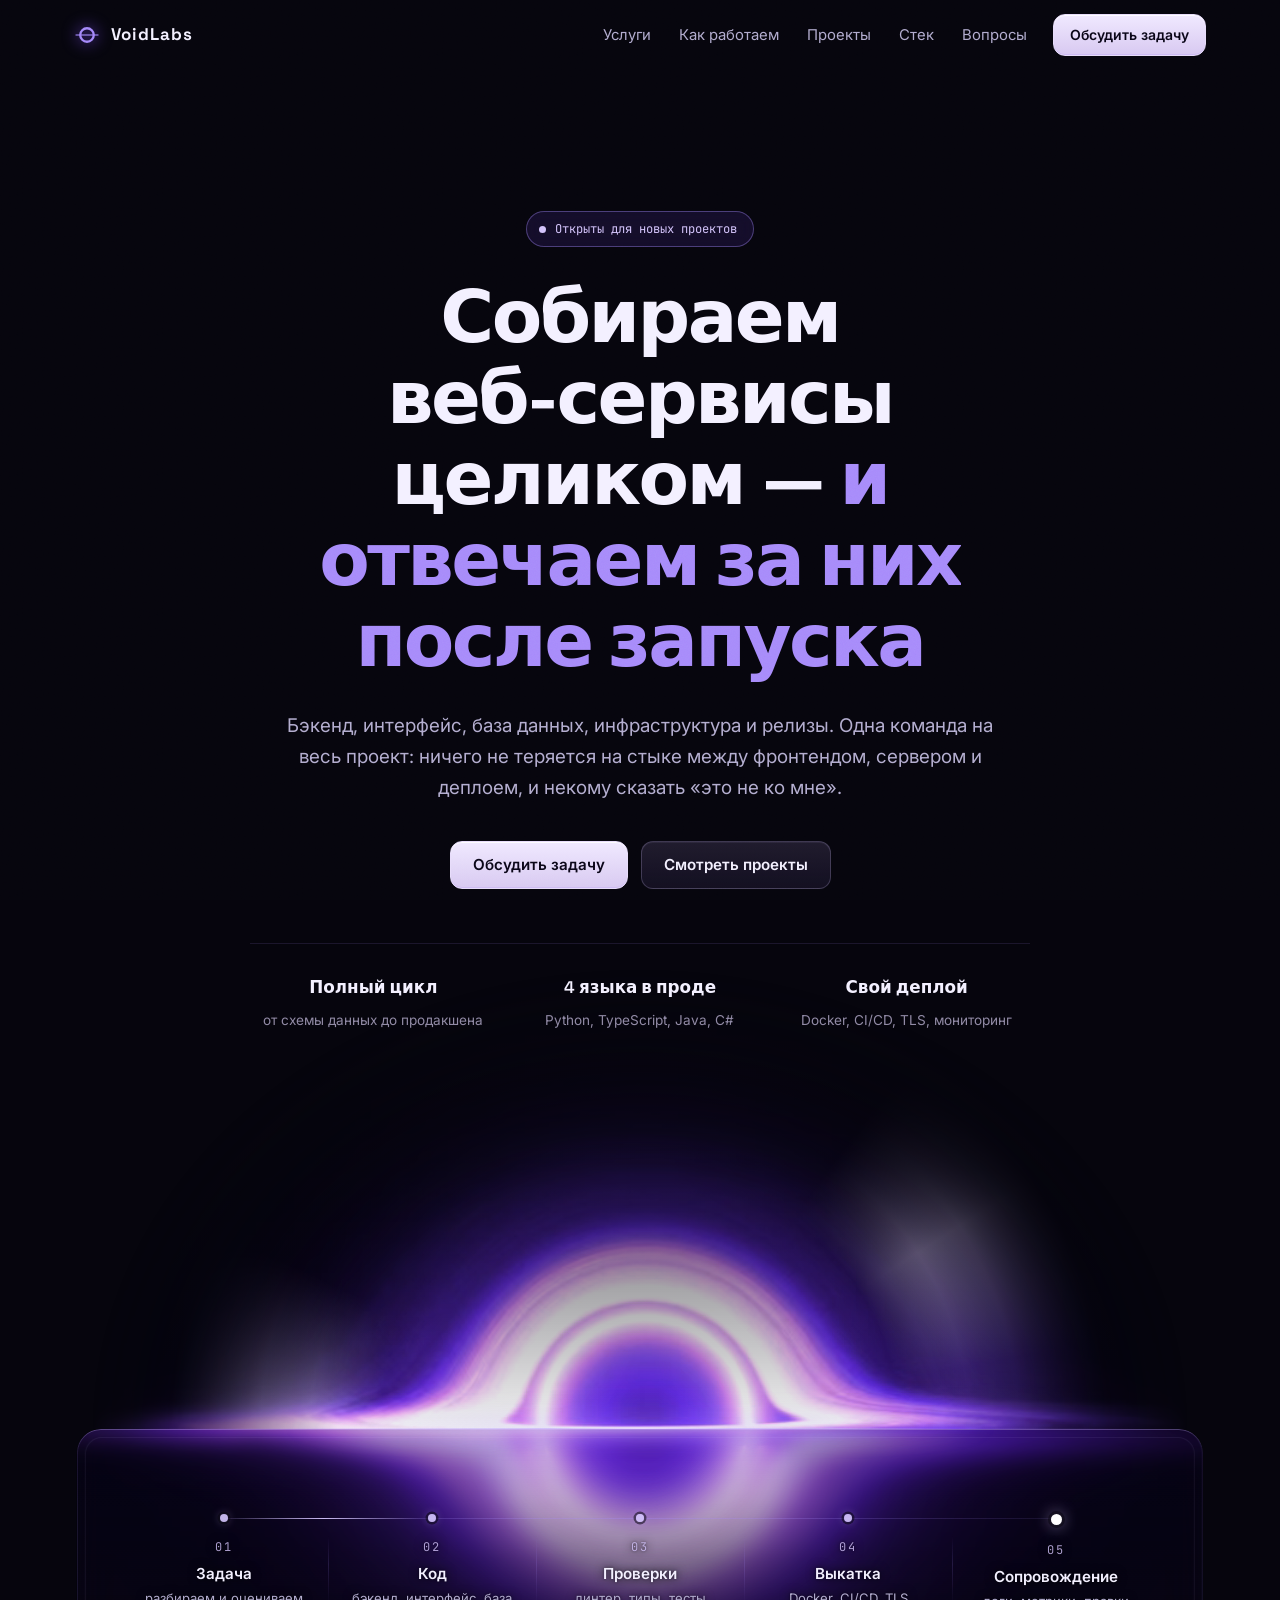
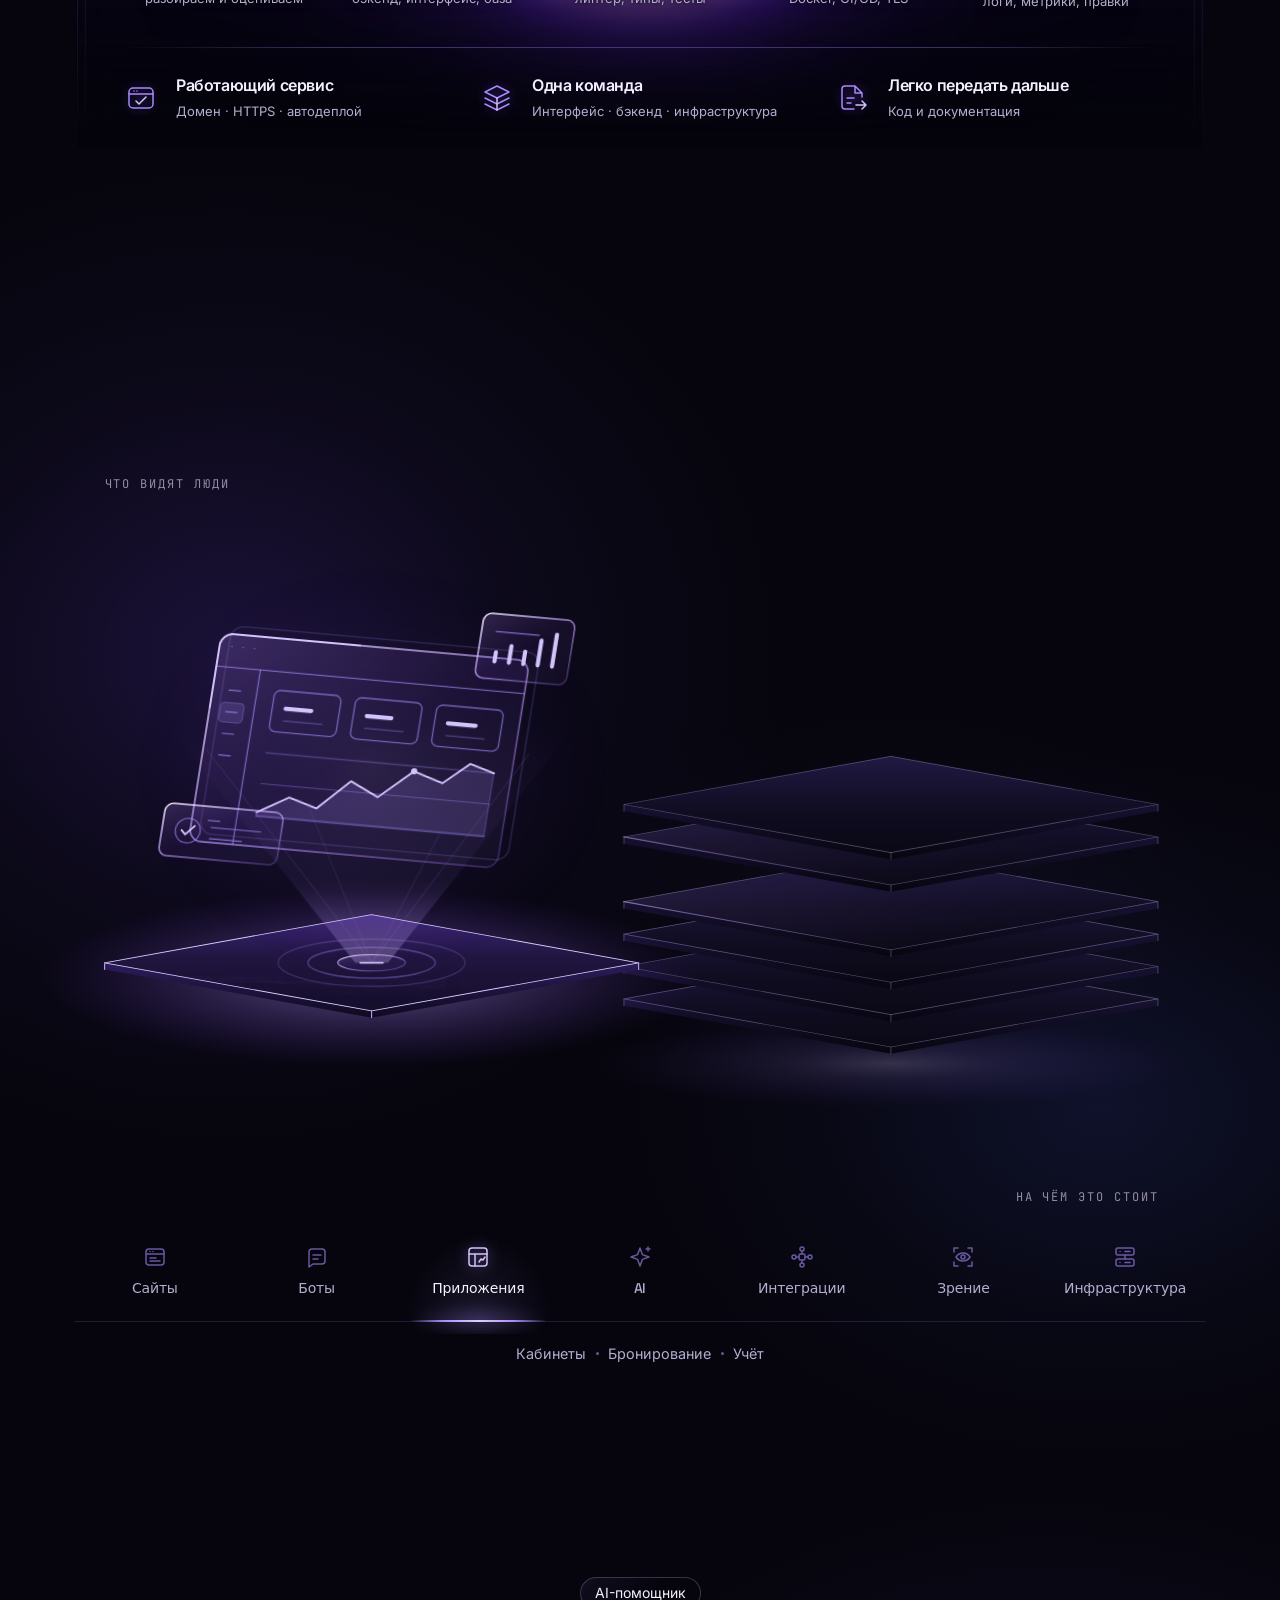
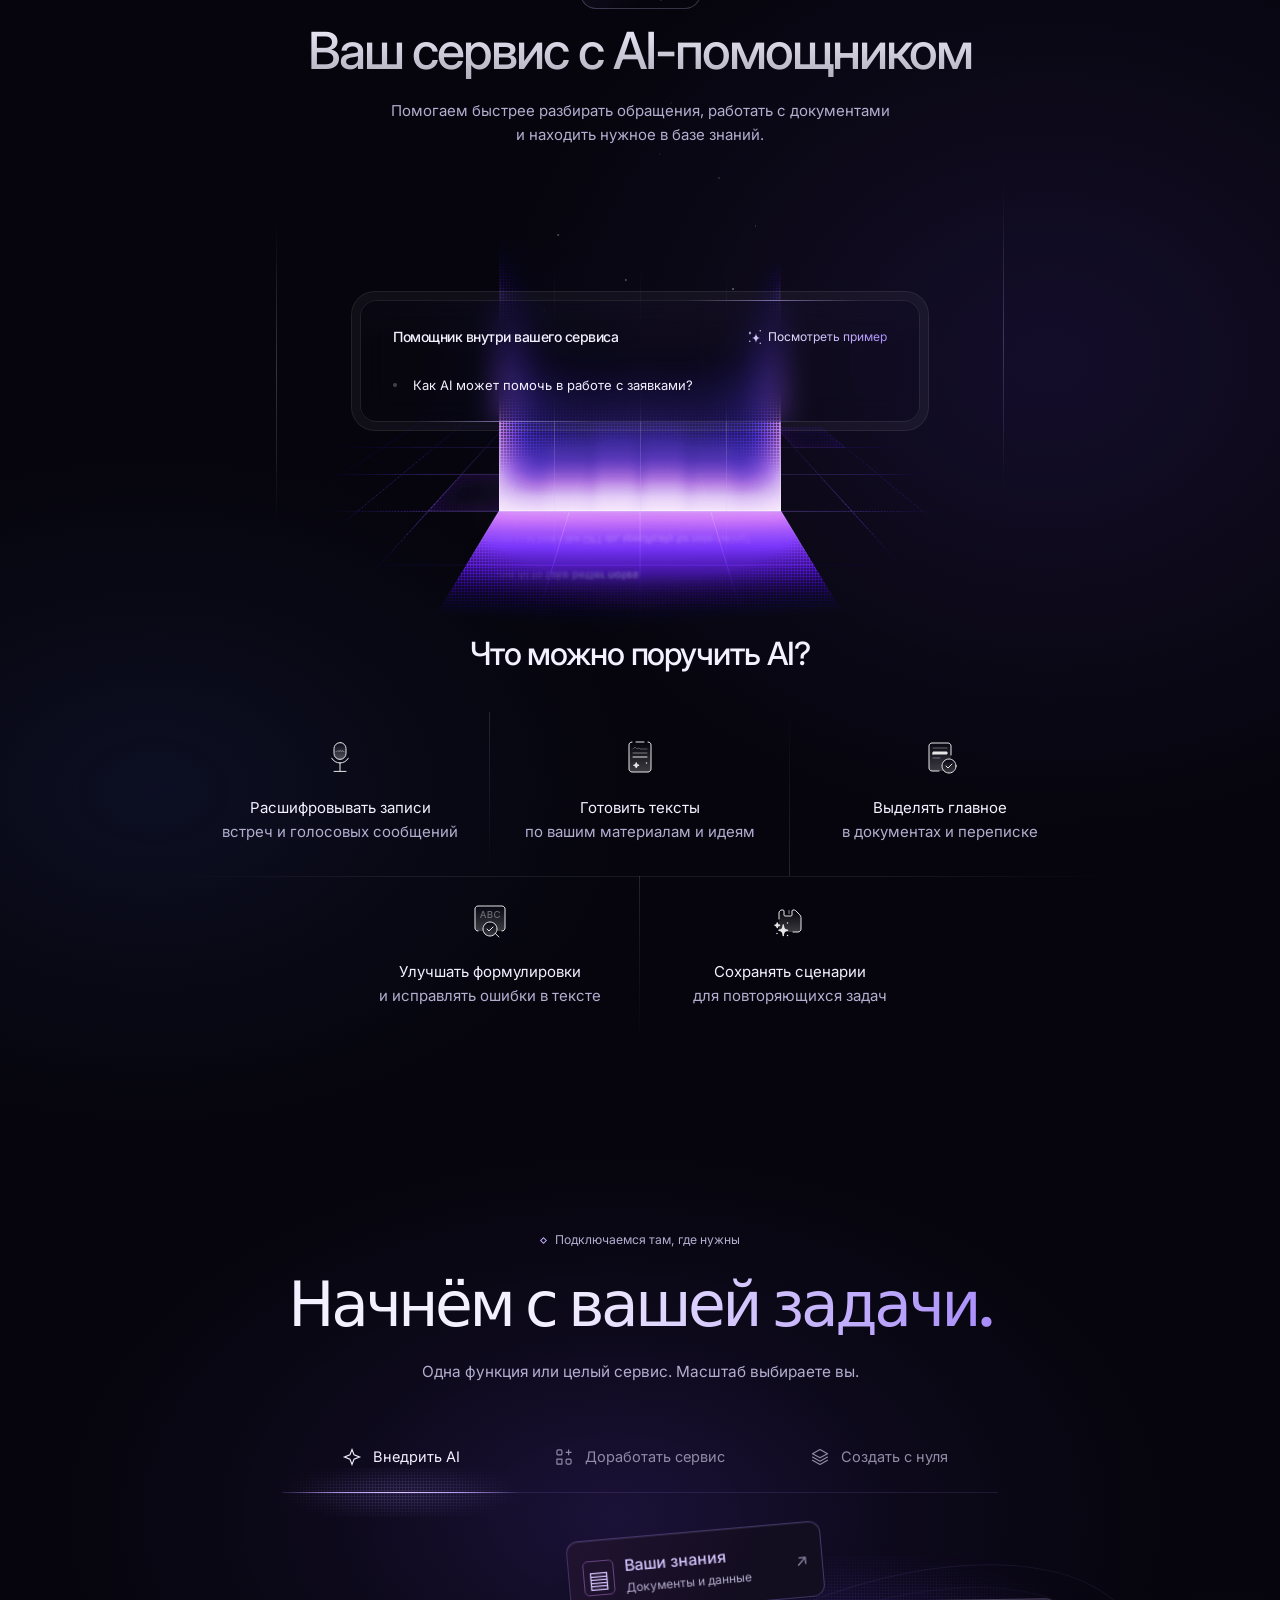
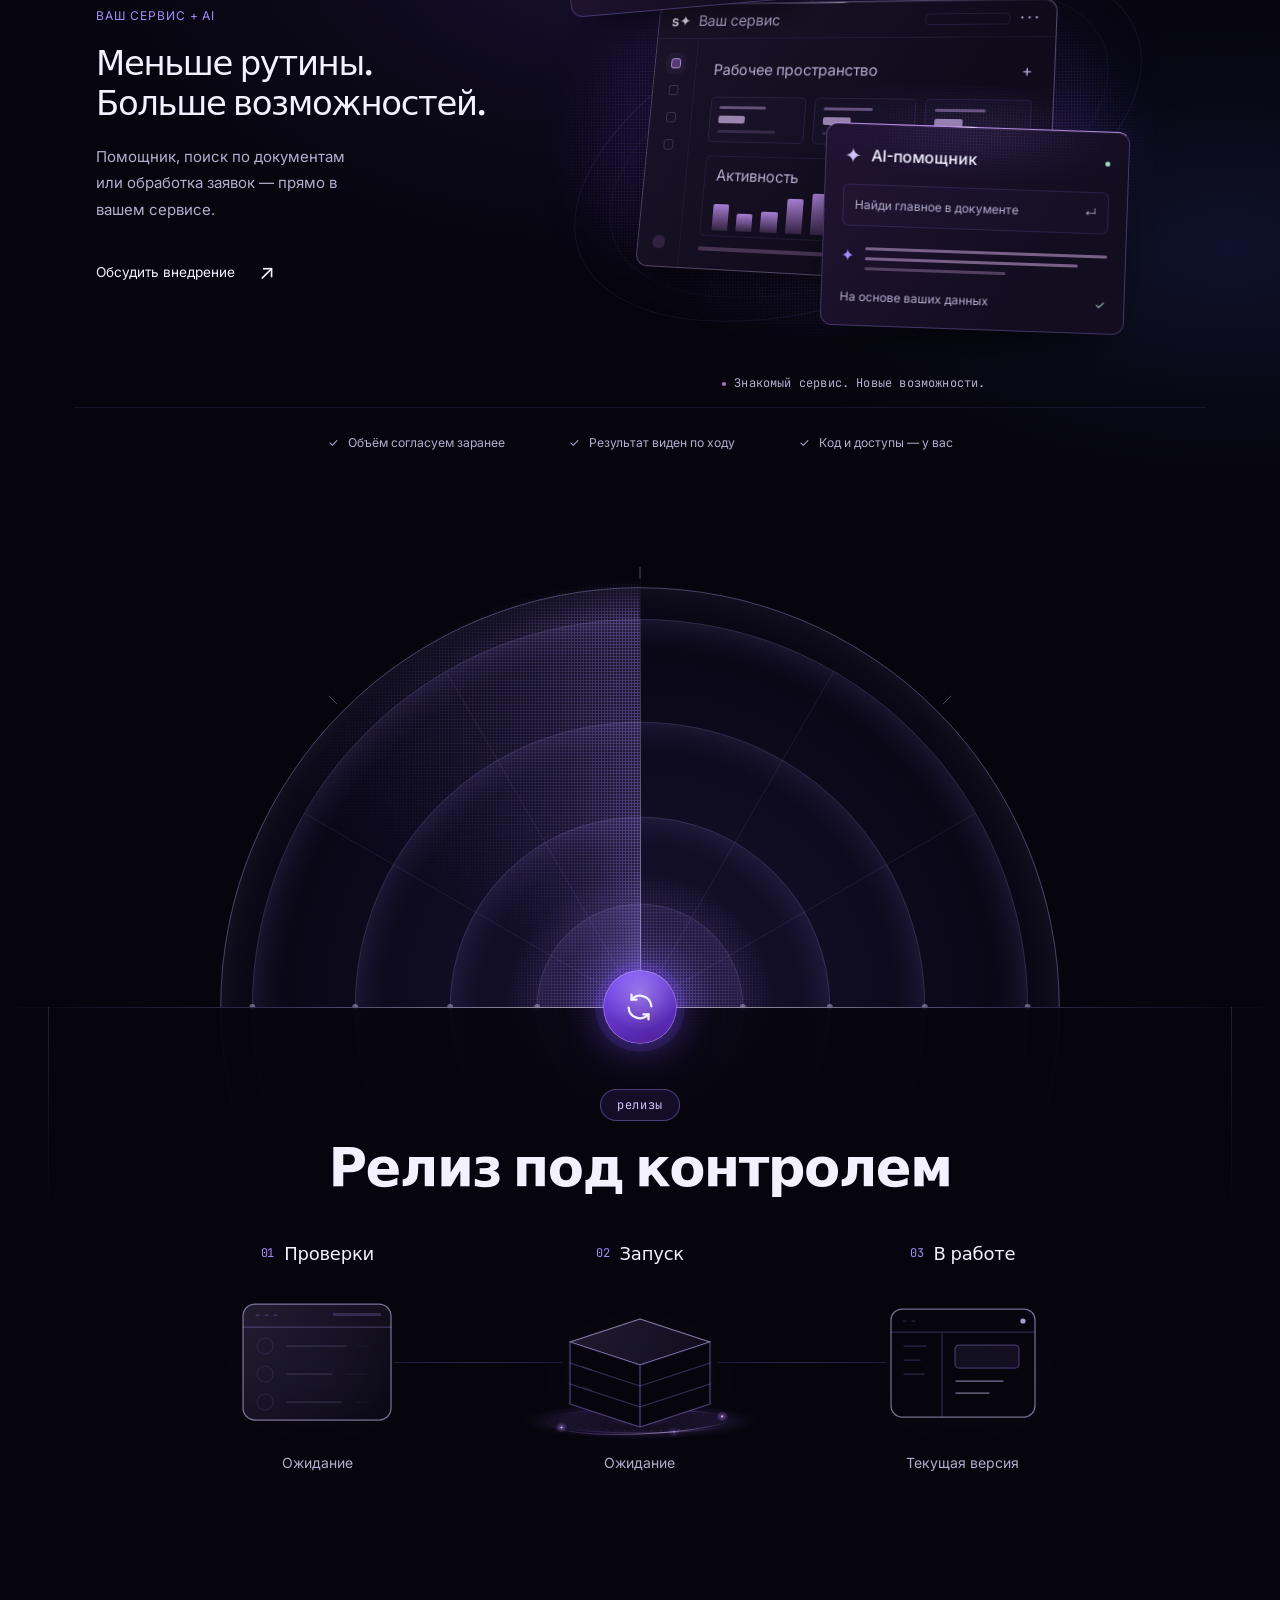
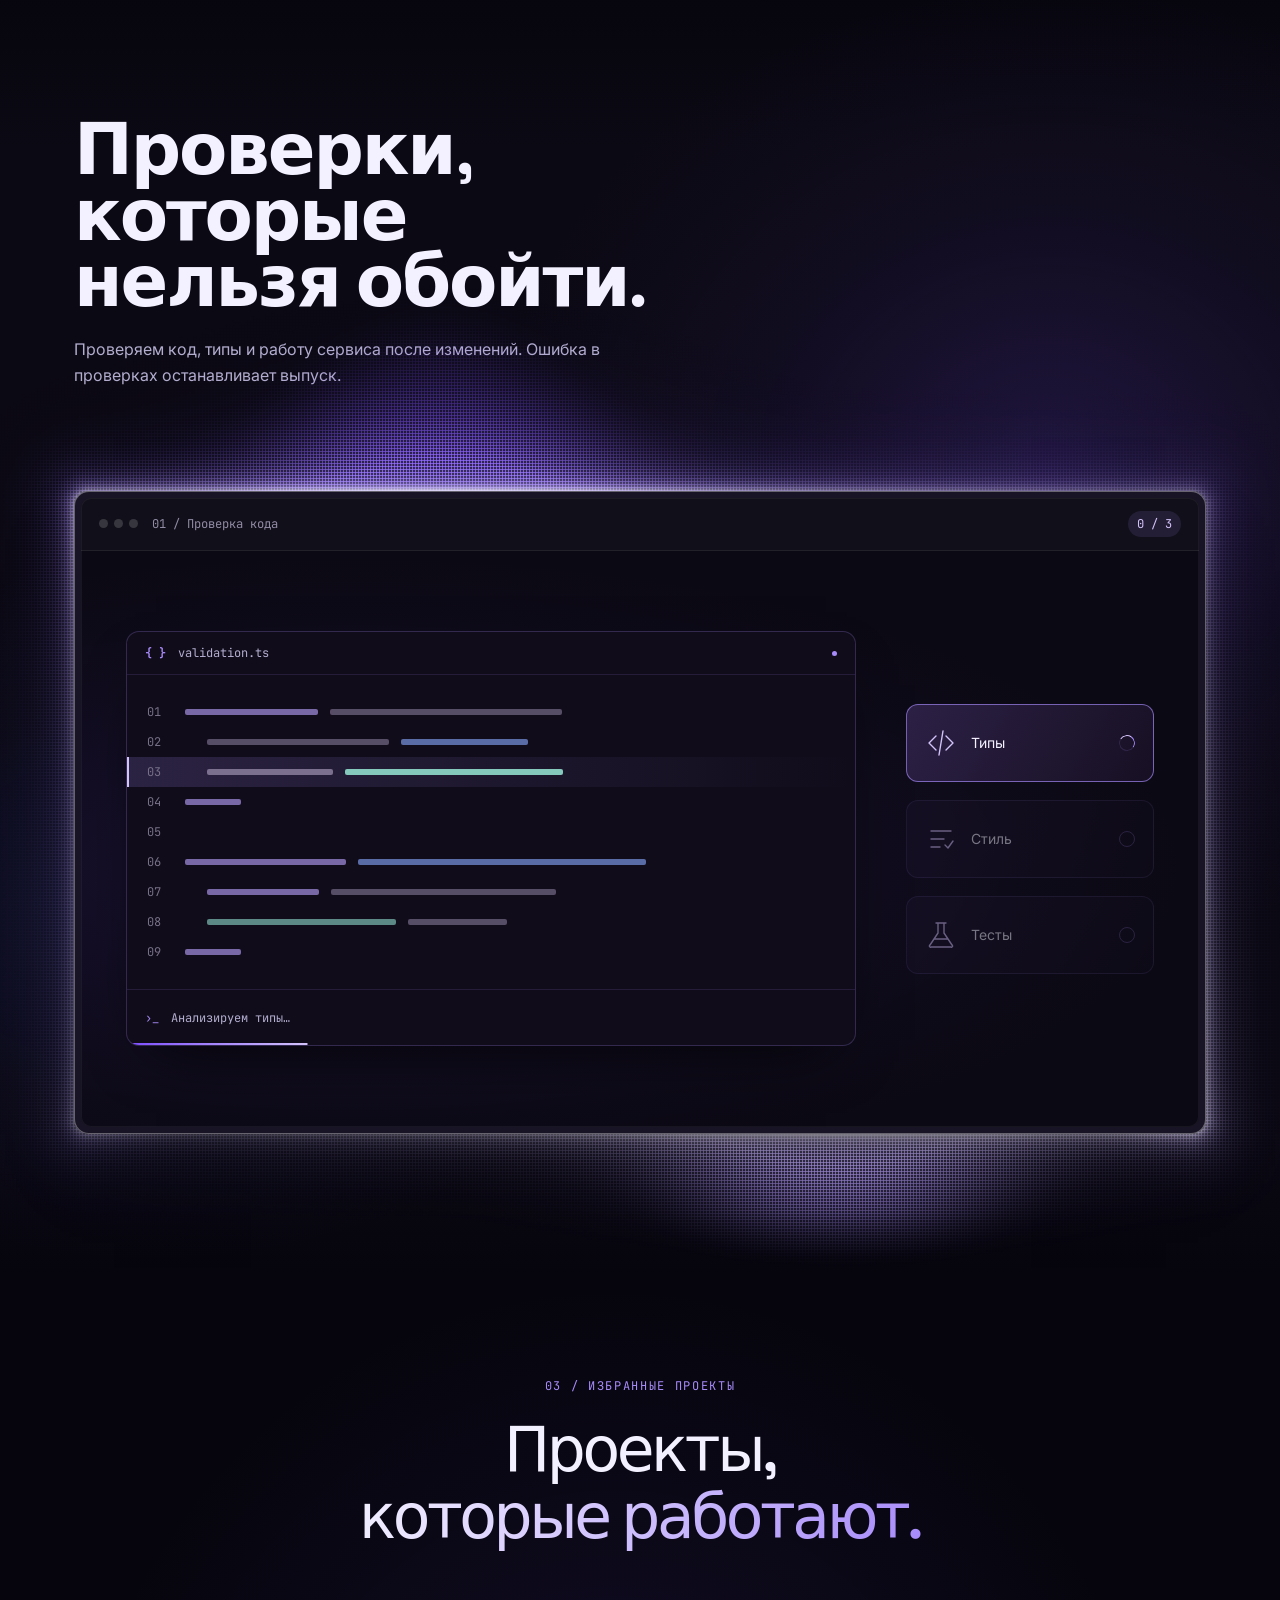
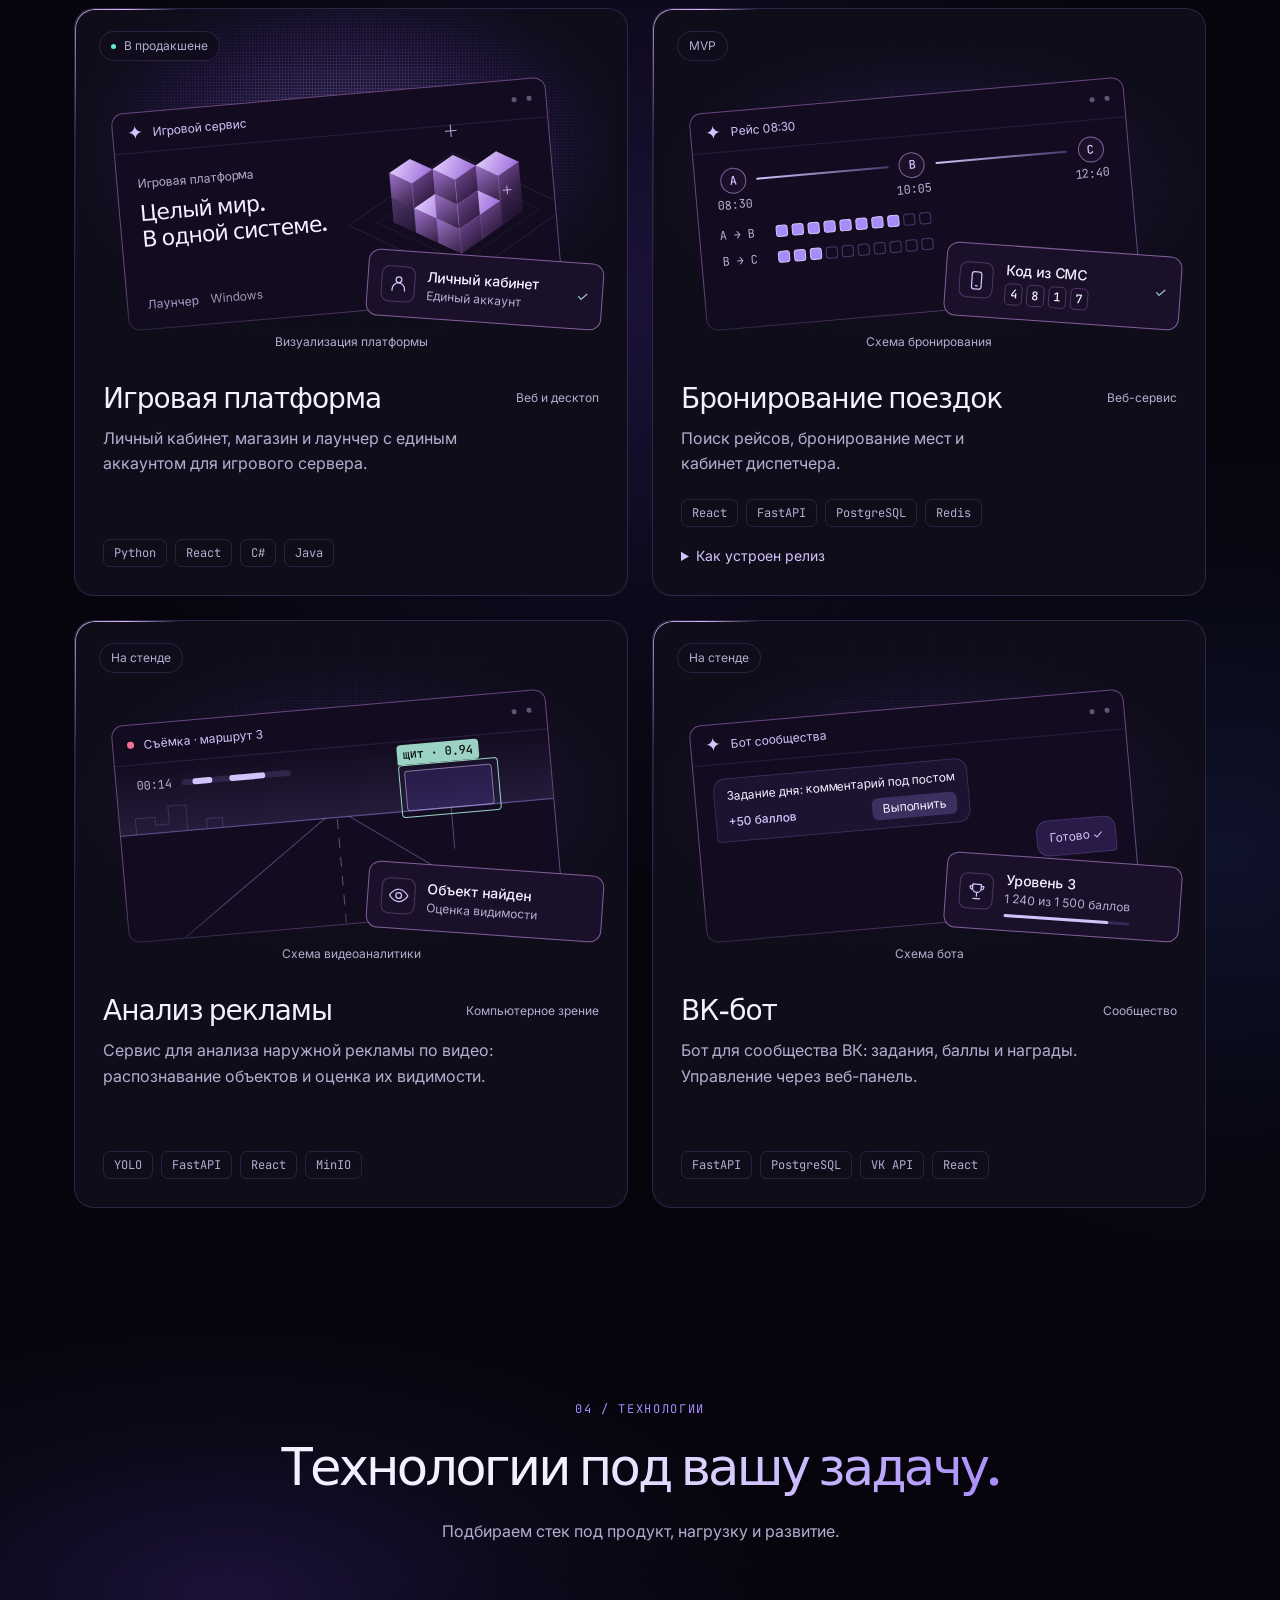
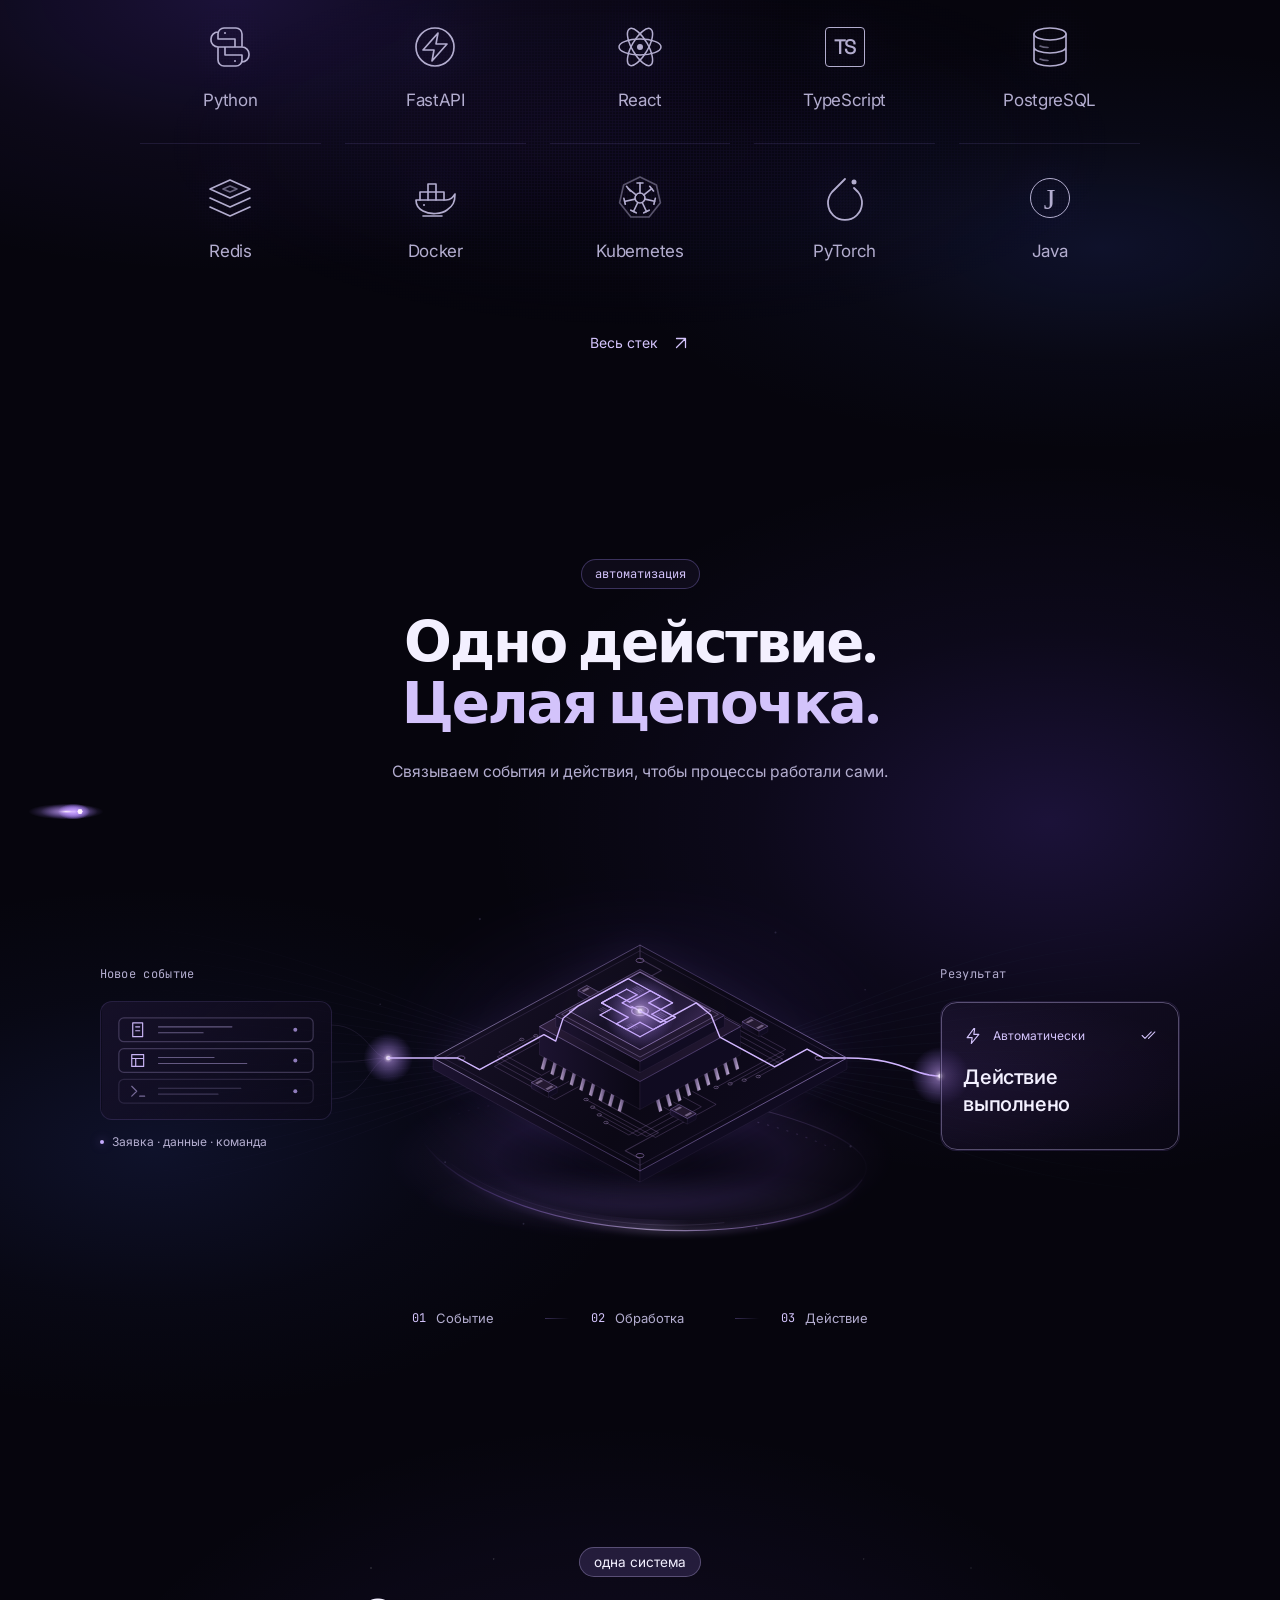
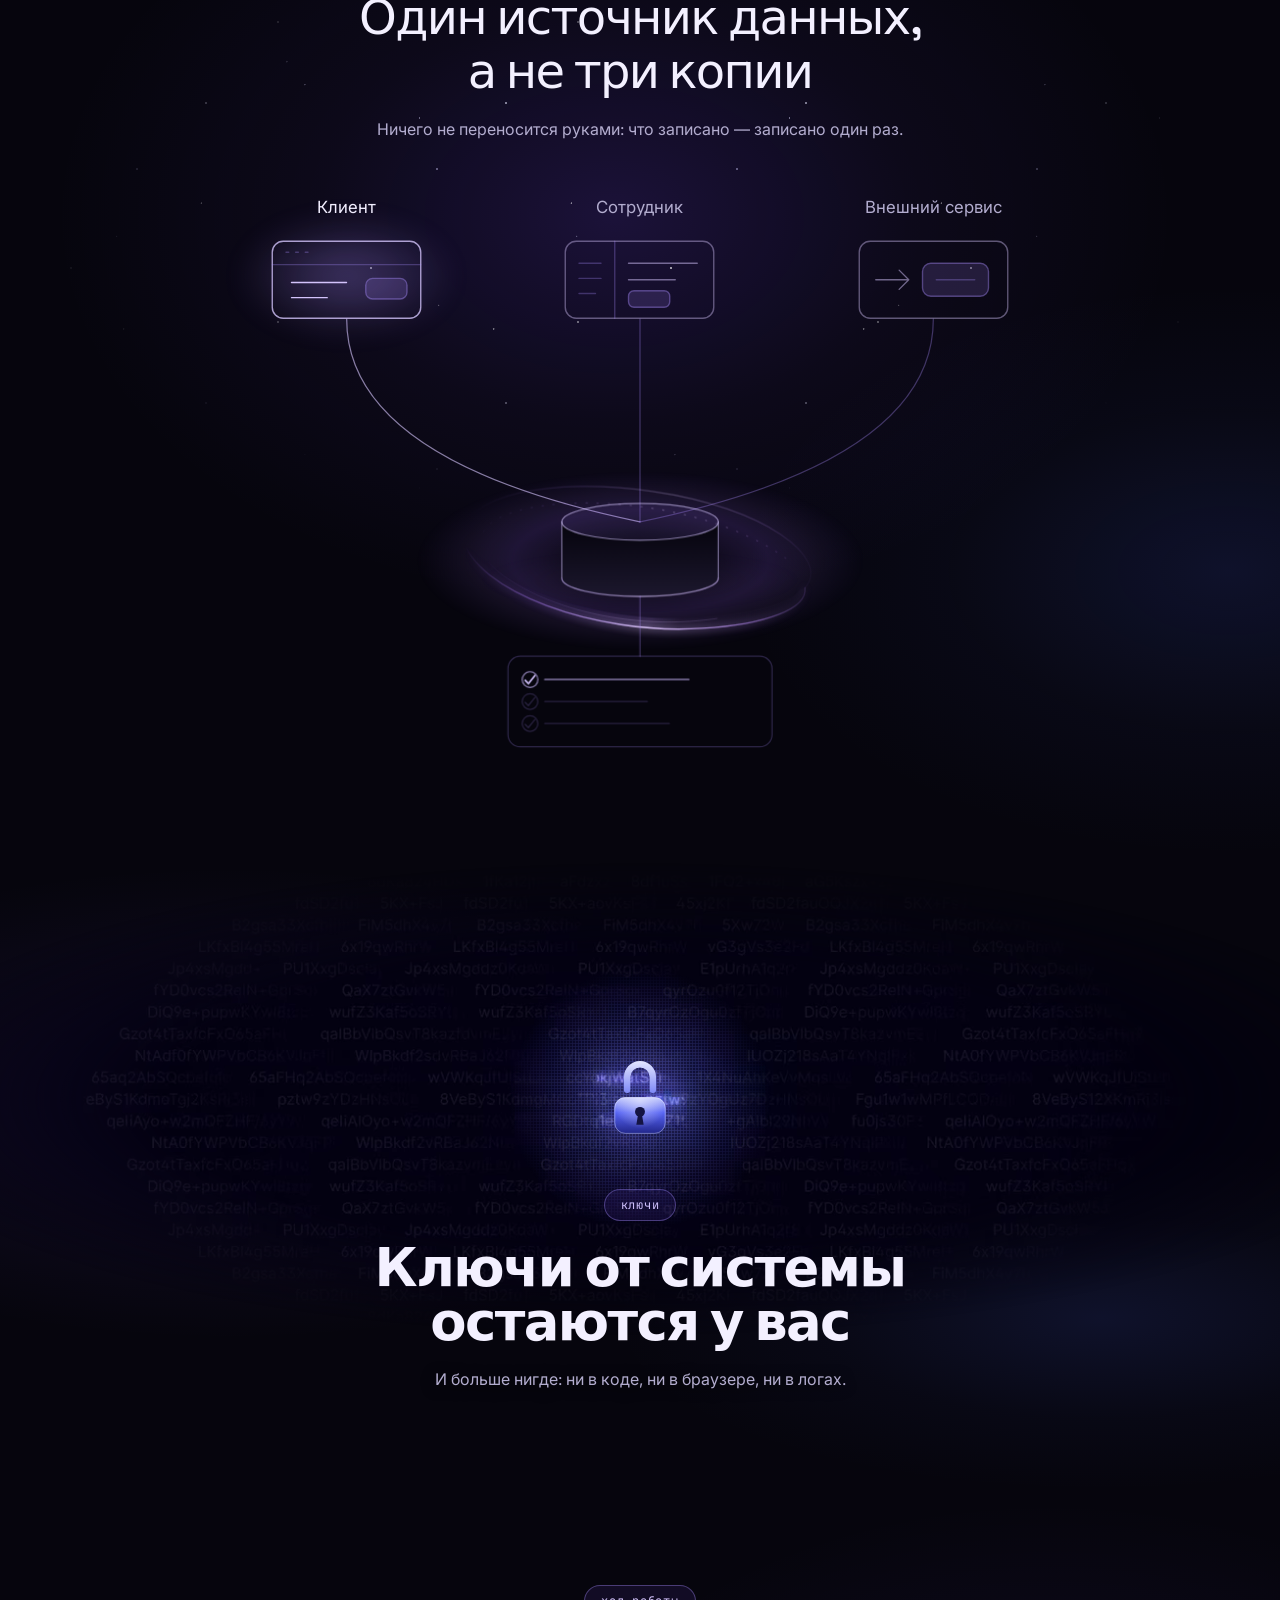
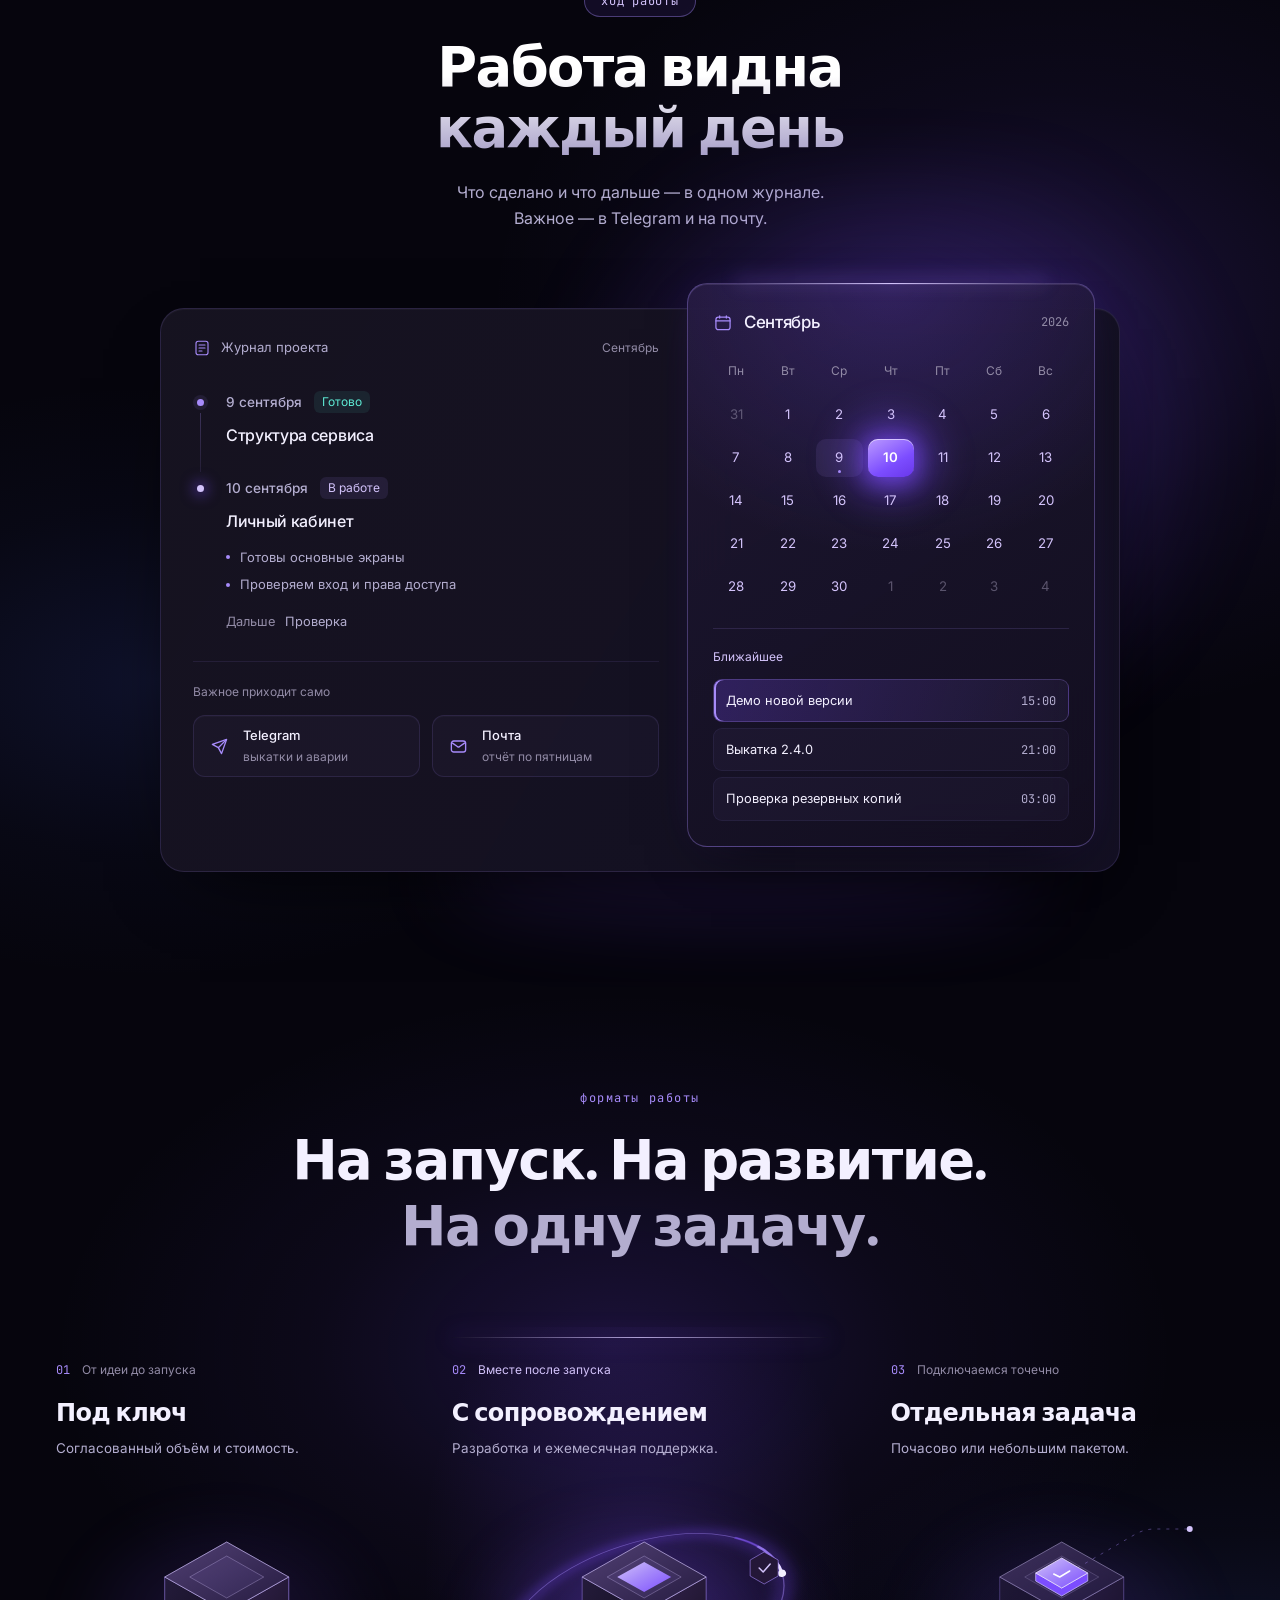
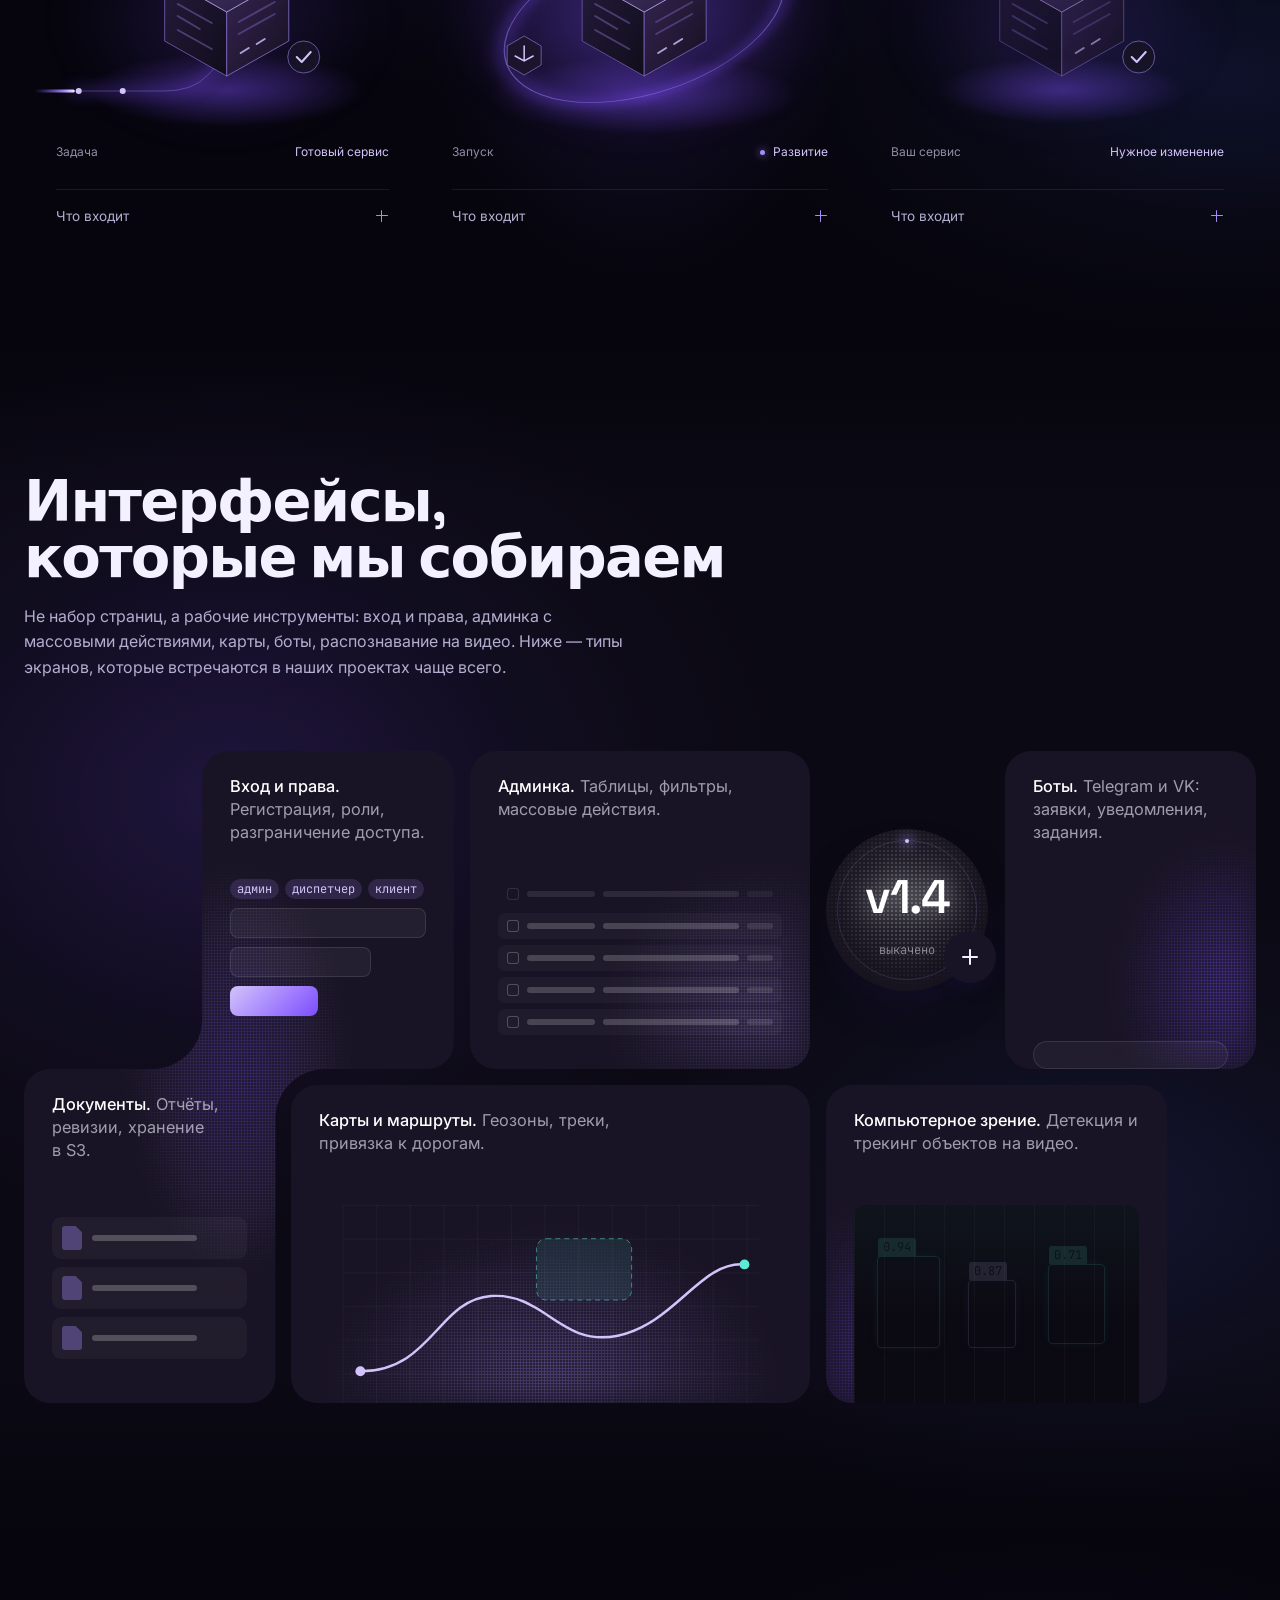
==== commit 1f786532: "Revert "Enhance visual effects and animations in hero section" This reverts commit b547183c45f1f0b82" ====
--- a/index.html
+++ b/index.html
@@ -92,9 +92,9 @@
 
     <nav class="topnav" id="topnav" aria-label="Разделы сайта">
       <a href="#services">Услуги</a>
+      <a href="#work">Как работаем</a>
       <a href="#cases">Проекты</a>
       <a href="#stack">Стек</a>
-      <a href="#work">Как работаем</a>
       <a href="#faq">Вопросы</a>
     </nav>
 
@@ -115,12 +115,8 @@
 
   <div class="wrap hero-inner">
     <p class="eyebrow reveal">
-      <span class="eyebrow-glow" aria-hidden="true"></span>
-      <span class="eyebrow-face">
-        <span class="eyebrow-dot" aria-hidden="true"></span>
-        <span class="eyebrow-sheen" aria-hidden="true"></span>
-        Открыты для новых проектов
-      </span>
+      <span class="pulse" aria-hidden="true"></span>
+      Открыты для новых проектов
     </p>
 
     <h1 class="hero-title" data-split>Собираем веб-сервисы целиком — и отвечаем за них после запуска</h1>
@@ -128,7 +124,7 @@
     <p class="lede reveal">
       Бэкенд, интерфейс, база данных, инфраструктура и релизы. Одна команда
       на весь проект: ничего не теряется на стыке между фронтендом, сервером
-      и деплоем.
+      и деплоем, и некому сказать «это не ко мне».
     </p>
 
     <div class="hero-cta reveal">
@@ -1670,6 +1666,416 @@
         <p>Сохранять сценарии<span>для повторяющихся задач</span></p>
       </li>
     </ul>
+  </div>
+</section>
+
+<!-- ===================== ВАША ЗАДАЧА ===================== -->
+<section class="work" id="work" data-scenario="ai" aria-labelledby="work-title">
+  <div class="wrap">
+    <header class="work-head reveal">
+      <p class="work-eyebrow"><span></span> Подключаемся там, где нужны</p>
+      <h2 id="work-title">Начнём с <span>вашей задачи.</span></h2>
+      <p class="work-lede">Одна функция или целый сервис. Масштаб выбираете вы.</p>
+    </header>
+
+    <div class="work-tabs" role="tablist" aria-label="С какой задачей вы приходите">
+      <button class="work-tab" id="work-tab-ai" type="button" role="tab" aria-selected="true" aria-controls="work-panel-ai" data-scenario="ai">
+        <svg viewBox="0 0 24 24" fill="none" aria-hidden="true"><path d="m12 3 2.5 6.5L21 12l-6.5 2.5L12 21l-2.5-6.5L3 12l6.5-2.5L12 3Z" stroke="currentColor" stroke-width="1.4"/></svg>
+        <span>Внедрить AI</span>
+      </button>
+      <button class="work-tab" id="work-tab-upgrade" type="button" role="tab" aria-selected="false" aria-controls="work-panel-upgrade" tabindex="-1" data-scenario="upgrade">
+        <svg viewBox="0 0 24 24" fill="none" aria-hidden="true"><rect x="3.5" y="3.5" width="6" height="6" rx="1.5" stroke="currentColor" stroke-width="1.4"/><rect x="14.5" y="14.5" width="6" height="6" rx="1.5" stroke="currentColor" stroke-width="1.4"/><path d="M17.5 3v7M14 6.5h7M3.5 14.5h6v6h-6z" stroke="currentColor" stroke-width="1.4" stroke-linejoin="round"/></svg>
+        <span>Доработать<span class="work-tab-long"> сервис</span></span>
+      </button>
+      <button class="work-tab" id="work-tab-launch" type="button" role="tab" aria-selected="false" aria-controls="work-panel-launch" tabindex="-1" data-scenario="launch">
+        <svg viewBox="0 0 24 24" fill="none" aria-hidden="true"><path d="m12 3 9 5-9 5-9-5 9-5ZM3 12l9 5 9-5M3 16l9 5 9-5" stroke="currentColor" stroke-width="1.4" stroke-linecap="round" stroke-linejoin="round"/></svg>
+        <span>Создать с нуля</span>
+      </button>
+      <span class="work-tab-line" aria-hidden="true"></span>
+    </div>
+
+    <div class="work-body">
+      <div class="work-copy">
+        <div class="work-panel" id="work-panel-ai" role="tabpanel" aria-labelledby="work-tab-ai" tabindex="0">
+          <p class="work-kicker">Ваш сервис + AI</p>
+          <h3>Меньше рутины.<br>Больше возможностей.</h3>
+          <p class="work-description">Помощник, поиск по документам или обработка заявок — прямо в вашем сервисе.</p>
+          <a class="work-link" href="#contact">Обсудить внедрение <span aria-hidden="true">↗</span></a>
+        </div>
+        <div class="work-panel" id="work-panel-upgrade" role="tabpanel" aria-labelledby="work-tab-upgrade" tabindex="0" hidden>
+          <p class="work-kicker">Новый потенциал вашего сервиса</p>
+          <h3>Уже работает.<br>Будет ещё лучше.</h3>
+          <p class="work-description">Добавим нужную функцию, свяжем системы или ускорим то, что тормозит.</p>
+          <a class="work-link" href="#contact">Рассказать о доработке <span aria-hidden="true">↗</span></a>
+        </div>
+        <div class="work-panel" id="work-panel-launch" role="tabpanel" aria-labelledby="work-tab-launch" tabindex="0" hidden>
+          <p class="work-kicker">От идеи до первой версии</p>
+          <h3>Ваша идея.<br>Можно пользоваться.</h3>
+          <p class="work-description">Выделим главное и соберём первую версию, которую можно дать пользователям.</p>
+          <a class="work-link" href="#contact">Обсудить идею <span aria-hidden="true">↗</span></a>
+        </div>
+      </div>
+
+      <!-- Одна основа приложения; сценарии меняют её слои. Весь дальний свет под общей точечной маской. -->
+      <div class="work-stage reveal" aria-hidden="true">
+        <div class="work-scene">
+          <div class="work-aura"></div>
+          <div class="work-orbit work-orbit-outer"><span class="work-orbit-trail"></span></div>
+          <div class="work-orbit work-orbit-inner"><span class="work-orbit-trail"></span></div>
+          <div class="work-floor"></div>
+          <div class="work-platform work-platform-back"><span>Данные</span></div>
+          <div class="work-platform work-platform-front"><span>Логика</span></div>
+
+          <div class="work-app">
+            <span class="work-edge work-edge-app"></span>
+            <div class="work-app-bar"><span class="work-app-logo">s<span>✦</span></span><span>Ваш сервис</span><i></i><span class="work-app-menu">···</span></div>
+            <div class="work-app-layout">
+              <div class="work-sidebar"><b></b><i></i><i></i><i></i><span></span></div>
+              <div class="work-app-content">
+                <div class="work-app-heading"><span class="work-app-heading-wide">Рабочее пространство</span><span class="work-app-heading-compact">Обзор сервиса</span><i>+</i></div>
+                <div class="work-metrics"><div><span></span><b></b><i></i></div><div><span></span><b></b><i></i></div><div><span></span><b></b><i></i></div></div>
+                <div class="work-chart"><span>Активность</span><div class="work-bars"><i></i><i></i><i></i><i></i><i></i><i></i><i></i><i></i><i></i><i></i><i></i><i></i></div></div>
+                <div class="work-app-rows"><i></i><i></i></div>
+              </div>
+            </div>
+            <div class="work-app-scan"></div>
+          </div>
+
+          <div class="work-satellite work-source"><span class="work-source-icon">▤</span><div><b>Ваши знания</b><span>Документы и данные</span></div><i>↗</i></div>
+          <div class="work-satellite work-assistant">
+            <span class="work-edge"></span>
+            <div class="work-assistant-top"><span class="work-spark">✦</span><b>AI-помощник</b><span class="work-live-dot"></span></div>
+            <div class="work-prompt">Найди главное в документе <span>↵</span></div>
+            <div class="work-answer"><span>✦</span><div><i></i><i></i><i></i></div></div>
+            <div class="work-assistant-foot"><span>На основе ваших данных</span><span>✓</span></div>
+          </div>
+
+          <div class="work-satellite work-module"><span class="work-edge"></span><span class="work-module-icon">↗</span><b>Новая возможность</b><div class="work-module-bars"><i></i><i></i><i></i><i></i><i></i><i></i><i></i></div><span class="work-module-foot">Встроена в ваш процесс <i>✓</i></span></div>
+          <div class="work-satellite work-update"><span>✓</span> Обновление установлено</div>
+
+          <div class="work-satellite work-launch"><span class="work-edge"></span><span class="work-launch-icon">↗</span><div><b>Ваш сервис запущен</b><span>Всё готово к первому входу</span></div><i class="work-live-dot"></i></div>
+          <div class="work-scene-caption"><span></span><span class="work-caption-ai">Знакомый сервис. Новые возможности.</span><span class="work-caption-upgrade">Нужные изменения. На вашей основе.</span><span class="work-caption-launch">Всё складывается в работающий продукт.</span></div>
+        </div>
+      </div>
+    </div>
+
+    <ul class="work-assurances">
+      <li><span aria-hidden="true">✓</span> Объём согласуем заранее</li>
+      <li><span aria-hidden="true">✓</span> Результат виден по ходу</li>
+      <li><span aria-hidden="true">✓</span> Код и доступы — у вас</li>
+    </ul>
+  </div>
+</section>
+
+<!-- ===================== РЕЛИЗЫ ===================== -->
+<!-- Радар: кольца и спицы нарисованы svg, по ним идёт вращающийся сектор с
+     ведущей линией, а отметки вспыхивают ровно в тот момент, когда луч до них
+     доходит — задержка у каждой посчитана из её угла. Свет сектора и ореол
+     ядра разбиты общей точечной сеткой, как всё свечение на сайте. -->
+<section class="radar" id="release" aria-labelledby="release-title">
+
+  <div class="radar-stage" aria-hidden="true">
+    <svg class="radar-net" viewBox="0 0 900 900" aria-hidden="true">
+      <defs>
+        <!-- общий спад яркости от центра к ободу: у них он плавный, а не
+             ступенями по кольцам. Замер: rgb(36,23,114) в центре при фоне (3,0,20) -->
+        <radialGradient id="radarDome">
+          <stop offset="0"   stop-color="#7a5cff" stop-opacity=".15"/>
+          <stop offset=".38" stop-color="#7a5cff" stop-opacity=".105"/>
+          <stop offset=".72" stop-color="#6b4dff" stop-opacity=".055"/>
+          <stop offset=".93" stop-color="#6b4dff" stop-opacity=".034"/>
+          <stop offset="1"   stop-color="#6b4dff" stop-opacity="0"/>
+        </radialGradient>
+        <!-- свечение, прижатое к линии изнутри: у каждого кольца своё, потому
+             что полоса должна быть одной ширины в пикселях, а не в долях радиуса -->
+        <radialGradient id="radarBand104">
+          <stop offset="0.712" stop-color="#9578ff" stop-opacity="0"/>
+          <stop offset="0.870" stop-color="#9578ff" stop-opacity=".45"/>
+          <stop offset="1" stop-color="#a98fff" stop-opacity="1"/>
+        </radialGradient>
+        <radialGradient id="radarBand192">
+          <stop offset="0.844" stop-color="#9578ff" stop-opacity="0"/>
+          <stop offset="0.930" stop-color="#9578ff" stop-opacity=".45"/>
+          <stop offset="1" stop-color="#a98fff" stop-opacity="1"/>
+        </radialGradient>
+        <radialGradient id="radarBand288">
+          <stop offset="0.896" stop-color="#9578ff" stop-opacity="0"/>
+          <stop offset="0.953" stop-color="#9578ff" stop-opacity=".45"/>
+          <stop offset="1" stop-color="#a98fff" stop-opacity="1"/>
+        </radialGradient>
+        <radialGradient id="radarBand392">
+          <stop offset="0.923" stop-color="#9578ff" stop-opacity="0"/>
+          <stop offset="0.966" stop-color="#9578ff" stop-opacity=".45"/>
+          <stop offset="1" stop-color="#a98fff" stop-opacity="1"/>
+        </radialGradient>
+        <radialGradient id="radarBand424">
+          <stop offset="0.929" stop-color="#9578ff" stop-opacity="0"/>
+          <stop offset="0.968" stop-color="#9578ff" stop-opacity=".45"/>
+          <stop offset="1" stop-color="#a98fff" stop-opacity="1"/>
+        </radialGradient>
+      </defs>
+      <circle cx="450" cy="450" r="424" fill="url(#radarDome)"/>
+      <circle cx="450" cy="450" r="424" fill="url(#radarBand424)" opacity="0.075"/>
+      <circle cx="450" cy="450" r="392" fill="url(#radarBand392)" opacity="0.1"/>
+      <circle cx="450" cy="450" r="288" fill="url(#radarBand288)" opacity="0.1"/>
+      <circle cx="450" cy="450" r="192" fill="url(#radarBand192)" opacity="0.1"/>
+      <circle cx="450" cy="450" r="104" fill="url(#radarBand104)" opacity="0.085"/>
+      <circle cx="450" cy="450" r="104" fill="none" stroke="rgba(190,175,255,.16)" stroke-width="1" vector-effect="non-scaling-stroke"/>
+      <circle cx="450" cy="450" r="192" fill="none" stroke="rgba(190,175,255,.16)" stroke-width="1" vector-effect="non-scaling-stroke"/>
+      <circle cx="450" cy="450" r="288" fill="none" stroke="rgba(190,175,255,.16)" stroke-width="1" vector-effect="non-scaling-stroke"/>
+      <circle cx="450" cy="450" r="392" fill="none" stroke="rgba(190,175,255,.16)" stroke-width="1" vector-effect="non-scaling-stroke"/>
+      <circle cx="450" cy="450" r="424" fill="none" stroke="rgba(190,175,255,.34)" stroke-width="1" vector-effect="non-scaling-stroke"/>
+      <line x1="450" y1="450" x2="789.5" y2="254.0" stroke="rgba(190,175,255,.1)" stroke-width="1" vector-effect="non-scaling-stroke"/>
+      <line x1="450" y1="450" x2="646.0" y2="110.5" stroke="rgba(190,175,255,.1)" stroke-width="1" vector-effect="non-scaling-stroke"/>
+      <line x1="450" y1="450" x2="450.0" y2="58.0" stroke="rgba(190,175,255,.1)" stroke-width="1" vector-effect="non-scaling-stroke"/>
+      <line x1="450" y1="450" x2="254.0" y2="110.5" stroke="rgba(190,175,255,.1)" stroke-width="1" vector-effect="non-scaling-stroke"/>
+      <line x1="450" y1="450" x2="110.5" y2="254.0" stroke="rgba(190,175,255,.1)" stroke-width="1" vector-effect="non-scaling-stroke"/>
+      <circle cx="346" cy="450" r="3" fill="rgba(214,206,255,.42)"/>
+      <circle cx="554" cy="450" r="3" fill="rgba(214,206,255,.42)"/>
+      <circle cx="258" cy="450" r="3" fill="rgba(214,206,255,.42)"/>
+      <circle cx="642" cy="450" r="3" fill="rgba(214,206,255,.42)"/>
+      <circle cx="162" cy="450" r="3" fill="rgba(214,206,255,.42)"/>
+      <circle cx="738" cy="450" r="3" fill="rgba(214,206,255,.42)"/>
+      <circle cx="58" cy="450" r="3" fill="rgba(214,206,255,.42)"/>
+      <circle cx="842" cy="450" r="3" fill="rgba(214,206,255,.42)"/>
+      <line x1="756.2" y1="143.8" x2="764.7" y2="135.3" stroke="rgba(214,206,255,.34)" stroke-width="1" vector-effect="non-scaling-stroke"/>
+      <line x1="143.8" y1="143.8" x2="135.3" y2="135.3" stroke="rgba(214,206,255,.34)" stroke-width="1" vector-effect="non-scaling-stroke"/>
+      <line x1="450" y1="17" x2="450" y2="5" stroke="rgba(214,206,255,.34)" stroke-width="1" vector-effect="non-scaling-stroke"/>
+    </svg>
+
+    <div class="radar-sweep"><i></i></div>
+    <div class="radar-edge"><i></i></div>
+
+    <div class="radar-blips">
+      <span class="blip" style="--x: 17.0%; --y: 45.4%; --delay: 6.95s">
+        <span class="blip-wave"></span><span class="blip-wave blip-wave-2"></span>
+        <span class="blip-dot"></span><span class="blip-tag">коммит</span>
+      </span>
+      <span class="blip blip-extra" style="--x: 30.8%; --y: 38.9%; --delay: 7.50s">
+        <span class="blip-wave"></span><span class="blip-wave blip-wave-2"></span>
+        <span class="blip-dot"></span><span class="blip-tag">линтер</span>
+      </span>
+      <span class="blip blip-extra" style="--x: 24.7%; --y: 17.6%; --delay: 8.05s">
+        <span class="blip-wave"></span><span class="blip-wave blip-wave-2"></span>
+        <span class="blip-dot"></span><span class="blip-tag">типы</span>
+      </span>
+      <span class="blip" style="--x: 42.2%; --y: 22.8%; --delay: 8.60s">
+        <span class="blip-wave"></span><span class="blip-wave blip-wave-2"></span>
+        <span class="blip-dot"></span><span class="blip-tag">тесты</span>
+      </span>
+      <span class="blip" style="--x: 51.7%; --y: 33.4%; --delay: 0.15s">
+        <span class="blip-wave"></span><span class="blip-wave blip-wave-2"></span>
+        <span class="blip-dot"></span><span class="blip-tag">сборка</span>
+      </span>
+      <span class="blip blip-left blip-extra" style="--x: 68.3%; --y: 18.2%; --delay: 0.75s">
+        <span class="blip-wave"></span><span class="blip-wave blip-wave-2"></span>
+        <span class="blip-dot"></span><span class="blip-tag">миграции</span>
+      </span>
+      <span class="blip blip-left blip-extra" style="--x: 70.2%; --y: 35.3%; --delay: 1.35s">
+        <span class="blip-wave"></span><span class="blip-wave blip-wave-2"></span>
+        <span class="blip-dot"></span><span class="blip-tag">старт</span>
+      </span>
+      <span class="blip blip-left" style="--x: 92.4%; --y: 41.0%; --delay: 1.95s">
+        <span class="blip-wave"></span><span class="blip-wave blip-wave-2"></span>
+        <span class="blip-dot"></span><span class="blip-tag">продакшен</span>
+      </span>
+    </div>
+
+    <!-- ореол идёт ДО завесы: под горизонтом она его срезает, иначе внизу
+         остаётся серая клякса. Сама шайба — после, она лежит на линии -->
+    <span class="radar-core-glow"></span>
+    <div class="radar-fade"></div>
+    <div class="radar-horizon"></div>
+
+    <span class="radar-core">
+      <svg viewBox="0 0 24 24" fill="none" stroke="currentColor" stroke-width="1.6"
+           stroke-linecap="round" stroke-linejoin="round">
+        <path d="M20 11.5a8 8 0 0 0-14-4.7"/><path d="M4 12.5a8 8 0 0 0 14 4.7"/>
+        <path d="M6 3.2v3.6h3.6"/><path d="M18 20.8v-3.6h-3.6"/>
+      </svg>
+    </span>
+  </div>
+
+  <div class="wrap radar-copy">
+    <p class="radar-pill reveal">релизы</p>
+    <h2 class="radar-title reveal" id="release-title">Релиз под контролем</h2>
+    <div class="release-demo reveal" data-phase="live" role="group" aria-label="Демонстрация выпуска новой версии">
+      <ol class="release-flow" aria-label="Этапы релиза">
+        <li class="release-step" data-step="checks" data-state="done">
+          <h3><span>01</span> Проверки</h3>
+          <div class="release-art" aria-hidden="true">
+            <span class="release-aura"></span>
+            <svg viewBox="0 0 220 164" fill="none" stroke-linecap="round" stroke-linejoin="round">
+              <defs>
+                <linearGradient id="releaseGlass" x1="35" y1="20" x2="175" y2="150" gradientUnits="userSpaceOnUse"><stop stop-color="#b398ed" stop-opacity=".17"/><stop offset="1" stop-color="#8564ce" stop-opacity=".025"/></linearGradient>
+                <linearGradient id="releaseScan" x1="0" y1="0" x2="0" y2="1"><stop stop-color="#cdb7f7" stop-opacity="0"/><stop offset=".64" stop-color="#cdb7f7" stop-opacity=".14"/><stop offset="1" stop-color="#e6dbff" stop-opacity=".5"/></linearGradient>
+                <clipPath id="releaseGlassClip"><rect x="36" y="24" width="148" height="116" rx="12"/></clipPath>
+              </defs>
+              <rect class="release-glass" x="36" y="24" width="148" height="116" rx="12"/>
+              <path class="release-line-dim" d="M36 47h148M49 35h3m6 0h3m6 0h3"/>
+              <rect class="release-progress-track" x="126" y="33" width="48" height="3"/>
+              <rect class="release-progress" x="126" y="33" width="48" height="3"/>
+              <g clip-path="url(#releaseGlassClip)"><rect class="release-scan" x="36" y="24" width="148" height="40"/></g>
+              <g class="release-spins">
+                <circle class="release-check-spin" cx="58" cy="66" r="8" pathLength="1" style="--check-delay: 0s"/>
+                <circle class="release-check-spin" cx="58" cy="94" r="8" pathLength="1" style="--check-delay: .8s"/>
+                <circle class="release-check-spin" cx="58" cy="122" r="8" pathLength="1" style="--check-delay: 1.6s"/>
+              </g>
+              <g class="release-check" style="--check-delay: 0s">
+                <circle class="release-check-ring" cx="58" cy="66" r="8"/><path class="release-check-tick" d="m54 66 3 3 5-6"/>
+                <path class="release-line" pathLength="1" d="M80 66h60"/><path class="release-line-dim" pathLength="1" d="M151 66h10"/>
+              </g>
+              <g class="release-check" style="--check-delay: .8s">
+                <circle class="release-check-ring" cx="58" cy="94" r="8"/><path class="release-check-tick" d="m54 94 3 3 5-6"/>
+                <path class="release-line" pathLength="1" d="M80 94h45"/><path class="release-line-dim" pathLength="1" d="M140 94h21"/>
+              </g>
+              <g class="release-check" style="--check-delay: 1.6s">
+                <circle class="release-check-ring" cx="58" cy="122" r="8"/><path class="release-check-tick" d="m54 122 3 3 5-6"/>
+                <path class="release-line" pathLength="1" d="M80 122h54"/><path class="release-line-dim" pathLength="1" d="M149 122h12"/>
+              </g>
+            </svg>
+          </div>
+          <p class="release-step-note">Пройдено</p>
+          <span class="release-bridge" aria-hidden="true"><i></i></span>
+        </li>
+        <li class="release-step" data-step="launch" data-state="done">
+          <h3><span>02</span> Запуск</h3>
+          <div class="release-art" aria-hidden="true">
+            <span class="release-aura"></span>
+            <svg viewBox="0 0 220 164" fill="none" stroke-linecap="round" stroke-linejoin="round">
+              <g class="scene-orbit release-orbit" transform="translate(110 141) scale(.52 .46)">
+                <use href="#sceneOrbitBase"/>
+                <g transform="translate(-151 14)"><g class="scene-orbit-spark"><use href="#sceneOrbitLight"/></g></g>
+                <g transform="translate(158 -10)"><g class="scene-orbit-spark scene-orbit-spark-b"><use href="#sceneOrbitLight"/></g></g>
+                <g transform="translate(65 24)"><g class="scene-orbit-spark scene-orbit-spark-c"><use href="#sceneOrbitLight"/></g></g>
+              </g>
+              <path class="release-server-top" d="m40 62 70-23 70 23-70 23Z"/>
+              <path class="release-server-face" d="m40 62 70 23v62l-70-23Zm70 23 70-23v62l-70 23Z"/>
+              <path class="release-line-dim" d="m40 83 70 23 70-23M40 104l70 23 70-23"/>
+              <path class="release-line release-server-flow" pathLength="1" d="m123 101 34-11m-34 31 34-11"/>
+              <g class="release-server-lights"><path style="--light: 0s" d="m53 87 8 3"/><path style="--light: .26s" d="m53 107 8 3"/></g>
+              <path class="release-land" d="m40 62 70-23 70 23-70 23Z"/>
+              <g class="release-package">
+                <path class="release-package-top" d="m86 24 24-9 24 9-24 9Z"/>
+                <path class="release-package-face" d="m86 24 24 9v25l-24-9Zm24 9 24-9v25l-24 9Z"/>
+                <path class="release-line" d="m96 39 7 3m14 0 7-3"/>
+              </g>
+            </svg>
+          </div>
+          <p class="release-step-note">Запущено</p>
+          <span class="release-bridge" aria-hidden="true"><i></i></span>
+        </li>
+        <li class="release-step" data-step="live" data-state="done">
+          <h3><span>03</span> В работе</h3>
+          <div class="release-art" aria-hidden="true">
+            <span class="release-aura"></span>
+            <svg viewBox="0 0 220 164" fill="none" stroke-linecap="round" stroke-linejoin="round">
+              <g class="release-version release-version-old">
+                <rect class="release-window" x="38" y="29" width="144" height="108" rx="11"/>
+                <path class="release-line-dim" d="M38 52h144M50 41h3m6 0h3M89 52v85M51 66h22m-22 14h16m-16 14h20"/>
+                <rect class="release-widget" x="102" y="65" width="64" height="23" rx="4" style="--w: 0s"/>
+                <circle class="release-live-dot" cx="170" cy="41" r="2.6"/>
+                <path class="release-line release-chart" pathLength="1" d="M103 101h47m-47 12h33"/>
+              </g>
+              <g class="release-version release-version-new">
+                <rect class="release-window" x="38" y="29" width="144" height="108" rx="11"/>
+                <path class="release-line-dim" d="M38 52h144M50 41h3m6 0h3M52 118h116"/>
+                <rect class="release-widget" x="52" y="65" width="33" height="25" rx="4" style="--w: 0s"/><rect class="release-widget" x="94" y="65" width="33" height="25" rx="4" style="--w: .12s"/><rect class="release-widget" x="136" y="65" width="32" height="25" rx="4" style="--w: .24s"/>
+                <circle class="release-live-dot" cx="170" cy="41" r="2.6"/>
+                <path class="release-line release-chart" pathLength="1" d="m54 111 24-8 22 5 27-12 18 7 20-8"/>
+              </g>
+            </svg>
+          </div>
+          <p class="release-step-note">Новая версия</p>
+        </li>
+      </ol>
+    </div>
+  </div>
+</section>
+
+<!-- ===================== ПРОВЕРКИ ===================== -->
+<!-- Свечение вокруг панели рисует canvas (script.js, «Свет у панели
+     проверок»): два источника света обходят рамку по кругу. У huly.io это
+     видео на 9,6 МБ под панелью с фиксированными пропорциями; у нас высота
+     панели зависит от текста, поэтому тот же свет считается на лету. -->
+<section class="checks" id="checks">
+  <div class="wrap">
+    <h2 class="checks-title reveal">Проверки, которые<br>нельзя обойти.</h2>
+    <p class="checks-lede reveal">
+      Проверяем код, типы и работу сервиса после изменений.
+      Ошибка в проверках останавливает выпуск.
+    </p>
+
+    <div class="checks-shot reveal">
+      <canvas class="checks-glow" aria-hidden="true"></canvas>
+      <canvas class="checks-rim" aria-hidden="true"></canvas>
+      <span class="checks-halo" aria-hidden="true"></span>
+      <div class="checks-window">
+        <!-- Оба экрана занимают одну ячейку и задают общую высоту.
+             Проверки, проход углов и наплыв управляются одним отсчётом. -->
+        <div class="checks-stack">
+        <div class="checks-screen" data-check-scene="code">
+          <div class="checks-bar">
+            <span class="checks-dots" aria-hidden="true"><i></i><i></i><i></i></span>
+            <span class="checks-path">01 / Проверка кода</span>
+            <span class="checks-badge">3 / 3</span>
+          </div>
+          <div class="checks-code-layout">
+            <div class="checks-editor">
+              <div class="checks-editor-tab"><span aria-hidden="true">{ }</span> validation.ts <i aria-hidden="true"></i></div>
+              <div class="checks-code" aria-hidden="true">
+                <div class="checks-code-line"><span>01</span><i class="violet" style="--w: 19%"></i><i style="--w: 33%"></i></div>
+                <div class="checks-code-line indent"><span>02</span><i style="--w: 26%"></i><i class="blue" style="--w: 18%"></i></div>
+                <div class="checks-code-line indent"><span>03</span><i style="--w: 18%"></i><i class="mint" style="--w: 31%"></i></div>
+                <div class="checks-code-line"><span>04</span><i class="violet" style="--w: 8%"></i></div>
+                <div class="checks-code-line gap"><span>05</span></div>
+                <div class="checks-code-line"><span>06</span><i class="violet" style="--w: 23%"></i><i class="blue" style="--w: 41%"></i></div>
+                <div class="checks-code-line indent"><span>07</span><i class="violet" style="--w: 16%"></i><i style="--w: 32%"></i></div>
+                <div class="checks-code-line indent"><span>08</span><i class="mint" style="--w: 27%"></i><i style="--w: 14%"></i></div>
+                <div class="checks-code-line"><span>09</span><i class="violet" style="--w: 8%"></i></div>
+              </div>
+              <div class="checks-console"><span aria-hidden="true">›_</span><span class="checks-console-status">Проверки пройдены</span><div class="checks-code-progress" aria-hidden="true"><i></i></div></div>
+            </div>
+            <ol class="checks-code-results" aria-label="Этапы проверки кода">
+              <li data-check-stage="0"><svg viewBox="0 0 32 32" aria-hidden="true"><path d="m11 9-7 7 7 7m10-14 7 7-7 7m-3-19-4 24"/></svg><span>Типы</span><i class="checks-stage-mark" aria-hidden="true"></i></li>
+              <li data-check-stage="1"><svg viewBox="0 0 32 32" aria-hidden="true"><path d="M6 8h20M6 16h13M6 24h9m5-2 3 3 5-7"/></svg><span>Стиль</span><i class="checks-stage-mark" aria-hidden="true"></i></li>
+              <li data-check-stage="2"><svg viewBox="0 0 32 32" aria-hidden="true"><path d="M11 4h10m-8 0v10L5 26a1 1 0 0 0 1 2h20a1 1 0 0 0 1-2l-8-12V4M10 20h12"/></svg><span>Тесты</span><i class="checks-stage-mark" aria-hidden="true"></i></li>
+            </ol>
+          </div>
+        </div>
+
+        <div class="checks-screen checks-screen-alt" data-check-scene="service">
+          <div class="checks-bar">
+            <span class="checks-dots" aria-hidden="true"><i></i><i></i><i></i></span>
+            <span class="checks-path">02 / Проверка сервиса</span>
+            <span class="checks-badge">3 / 3</span>
+          </div>
+          <div class="checks-service-layout">
+            <div class="checks-browser" role="img" aria-label="Проверка пользовательского сценария: ввод данных, сохранение записи и подтверждение результата.">
+              <div class="checks-browser-bar" aria-hidden="true"><svg viewBox="0 0 16 16"><path d="m6 4-4 4 4 4m4-8 4 4-4 4"/></svg><span>Сценарий пользователя</span><i></i></div>
+              <div class="checks-app" aria-hidden="true">
+                <div class="checks-app-nav"><b><i></i><i></i><i></i><i></i></b><span></span><span></span><span></span><span></span></div>
+                <div class="checks-app-content">
+                  <div class="checks-app-form">
+                    <div class="checks-app-heading">Новая запись <span>＋</span></div>
+                    <div class="checks-app-field"><span>Название</span><div class="checks-app-input"><span class="checks-typed">Новая задача</span><i class="checks-type-caret"></i></div></div>
+                    <div class="checks-app-field"><span>Доступ</span><div class="checks-app-input">Только команда <svg viewBox="0 0 16 16"><path d="m4 6 4 4 4-4"/></svg></div></div>
+                    <span class="checks-app-save"><i></i><span>Сохранить</span><svg viewBox="0 0 20 20"><path d="M4 10h12m-5-5 5 5-5 5"/></svg></span>
+                  </div>
+                  <div class="checks-confirmation"><span><svg viewBox="0 0 48 48"><path d="m13 24 8 8 15-17"/></svg></span><b>Запись сохранена</b><small>Результат проверен</small></div>
+                </div>
+              </div>
+            </div>
+            <ol class="checks-flow-steps" aria-label="Этапы проверки сервиса">
+              <li data-check-stage="0"><i class="checks-stage-mark" aria-hidden="true"></i><span>Ввод</span></li>
+              <li data-check-stage="1"><i class="checks-stage-mark" aria-hidden="true"></i><span>Сохранение</span></li>
+              <li data-check-stage="2"><i class="checks-stage-mark" aria-hidden="true"></i><span>Результат</span></li>
+            </ol>
+          </div>
+        </div>
+        </div>
+      </div>
+    </div>
   </div>
 </section>
 
@@ -2453,318 +2859,6 @@
   </div>
 </section>
 
-<!-- ===================== ПРОВЕРКИ ===================== -->
-<!-- Свечение вокруг панели рисует canvas (script.js, «Свет у панели
-     проверок»): два источника света обходят рамку по кругу. У huly.io это
-     видео на 9,6 МБ под панелью с фиксированными пропорциями; у нас высота
-     панели зависит от текста, поэтому тот же свет считается на лету. -->
-<section class="checks" id="checks">
-  <div class="wrap">
-    <h2 class="checks-title reveal">Проверки, которые<br>нельзя обойти.</h2>
-    <p class="checks-lede reveal">
-      Проверяем код, типы и работу сервиса после изменений.
-      Ошибка в проверках останавливает выпуск.
-    </p>
-
-    <div class="checks-shot reveal">
-      <canvas class="checks-glow" aria-hidden="true"></canvas>
-      <canvas class="checks-rim" aria-hidden="true"></canvas>
-      <span class="checks-halo" aria-hidden="true"></span>
-      <div class="checks-window">
-        <!-- Оба экрана занимают одну ячейку и задают общую высоту.
-             Проверки, проход углов и наплыв управляются одним отсчётом. -->
-        <div class="checks-stack">
-        <div class="checks-screen" data-check-scene="code">
-          <div class="checks-bar">
-            <span class="checks-dots" aria-hidden="true"><i></i><i></i><i></i></span>
-            <span class="checks-path">01 / Проверка кода</span>
-            <span class="checks-badge">3 / 3</span>
-          </div>
-          <div class="checks-code-layout">
-            <div class="checks-editor">
-              <div class="checks-editor-tab"><span aria-hidden="true">{ }</span> validation.ts <i aria-hidden="true"></i></div>
-              <div class="checks-code" aria-hidden="true">
-                <div class="checks-code-line"><span>01</span><i class="violet" style="--w: 19%"></i><i style="--w: 33%"></i></div>
-                <div class="checks-code-line indent"><span>02</span><i style="--w: 26%"></i><i class="blue" style="--w: 18%"></i></div>
-                <div class="checks-code-line indent"><span>03</span><i style="--w: 18%"></i><i class="mint" style="--w: 31%"></i></div>
-                <div class="checks-code-line"><span>04</span><i class="violet" style="--w: 8%"></i></div>
-                <div class="checks-code-line gap"><span>05</span></div>
-                <div class="checks-code-line"><span>06</span><i class="violet" style="--w: 23%"></i><i class="blue" style="--w: 41%"></i></div>
-                <div class="checks-code-line indent"><span>07</span><i class="violet" style="--w: 16%"></i><i style="--w: 32%"></i></div>
-                <div class="checks-code-line indent"><span>08</span><i class="mint" style="--w: 27%"></i><i style="--w: 14%"></i></div>
-                <div class="checks-code-line"><span>09</span><i class="violet" style="--w: 8%"></i></div>
-              </div>
-              <div class="checks-console"><span aria-hidden="true">›_</span><span class="checks-console-status">Проверки пройдены</span><div class="checks-code-progress" aria-hidden="true"><i></i></div></div>
-            </div>
-            <ol class="checks-code-results" aria-label="Этапы проверки кода">
-              <li data-check-stage="0"><svg viewBox="0 0 32 32" aria-hidden="true"><path d="m11 9-7 7 7 7m10-14 7 7-7 7m-3-19-4 24"/></svg><span>Типы</span><i class="checks-stage-mark" aria-hidden="true"></i></li>
-              <li data-check-stage="1"><svg viewBox="0 0 32 32" aria-hidden="true"><path d="M6 8h20M6 16h13M6 24h9m5-2 3 3 5-7"/></svg><span>Стиль</span><i class="checks-stage-mark" aria-hidden="true"></i></li>
-              <li data-check-stage="2"><svg viewBox="0 0 32 32" aria-hidden="true"><path d="M11 4h10m-8 0v10L5 26a1 1 0 0 0 1 2h20a1 1 0 0 0 1-2l-8-12V4M10 20h12"/></svg><span>Тесты</span><i class="checks-stage-mark" aria-hidden="true"></i></li>
-            </ol>
-          </div>
-        </div>
-
-        <div class="checks-screen checks-screen-alt" data-check-scene="service">
-          <div class="checks-bar">
-            <span class="checks-dots" aria-hidden="true"><i></i><i></i><i></i></span>
-            <span class="checks-path">02 / Проверка сервиса</span>
-            <span class="checks-badge">3 / 3</span>
-          </div>
-          <div class="checks-service-layout">
-            <div class="checks-browser" role="img" aria-label="Проверка пользовательского сценария: ввод данных, сохранение записи и подтверждение результата.">
-              <div class="checks-browser-bar" aria-hidden="true"><svg viewBox="0 0 16 16"><path d="m6 4-4 4 4 4m4-8 4 4-4 4"/></svg><span>Сценарий пользователя</span><i></i></div>
-              <div class="checks-app" aria-hidden="true">
-                <div class="checks-app-nav"><b><i></i><i></i><i></i><i></i></b><span></span><span></span><span></span><span></span></div>
-                <div class="checks-app-content">
-                  <div class="checks-app-form">
-                    <div class="checks-app-heading">Новая запись <span>＋</span></div>
-                    <div class="checks-app-field"><span>Название</span><div class="checks-app-input"><span class="checks-typed">Новая задача</span><i class="checks-type-caret"></i></div></div>
-                    <div class="checks-app-field"><span>Доступ</span><div class="checks-app-input">Только команда <svg viewBox="0 0 16 16"><path d="m4 6 4 4 4-4"/></svg></div></div>
-                    <span class="checks-app-save"><i></i><span>Сохранить</span><svg viewBox="0 0 20 20"><path d="M4 10h12m-5-5 5 5-5 5"/></svg></span>
-                  </div>
-                  <div class="checks-confirmation"><span><svg viewBox="0 0 48 48"><path d="m13 24 8 8 15-17"/></svg></span><b>Запись сохранена</b><small>Результат проверен</small></div>
-                </div>
-              </div>
-            </div>
-            <ol class="checks-flow-steps" aria-label="Этапы проверки сервиса">
-              <li data-check-stage="0"><i class="checks-stage-mark" aria-hidden="true"></i><span>Ввод</span></li>
-              <li data-check-stage="1"><i class="checks-stage-mark" aria-hidden="true"></i><span>Сохранение</span></li>
-              <li data-check-stage="2"><i class="checks-stage-mark" aria-hidden="true"></i><span>Результат</span></li>
-            </ol>
-          </div>
-        </div>
-        </div>
-      </div>
-    </div>
-  </div>
-</section>
-
-<!-- ===================== РЕЛИЗЫ ===================== -->
-<!-- Радар: кольца и спицы нарисованы svg, по ним идёт вращающийся сектор с
-     ведущей линией, а отметки вспыхивают ровно в тот момент, когда луч до них
-     доходит — задержка у каждой посчитана из её угла. Свет сектора и ореол
-     ядра разбиты общей точечной сеткой, как всё свечение на сайте. -->
-<section class="radar" id="release" aria-labelledby="release-title">
-
-  <div class="radar-stage" aria-hidden="true">
-    <svg class="radar-net" viewBox="0 0 900 900" aria-hidden="true">
-      <defs>
-        <!-- общий спад яркости от центра к ободу: у них он плавный, а не
-             ступенями по кольцам. Замер: rgb(36,23,114) в центре при фоне (3,0,20) -->
-        <radialGradient id="radarDome">
-          <stop offset="0"   stop-color="#7a5cff" stop-opacity=".15"/>
-          <stop offset=".38" stop-color="#7a5cff" stop-opacity=".105"/>
-          <stop offset=".72" stop-color="#6b4dff" stop-opacity=".055"/>
-          <stop offset=".93" stop-color="#6b4dff" stop-opacity=".034"/>
-          <stop offset="1"   stop-color="#6b4dff" stop-opacity="0"/>
-        </radialGradient>
-        <!-- свечение, прижатое к линии изнутри: у каждого кольца своё, потому
-             что полоса должна быть одной ширины в пикселях, а не в долях радиуса -->
-        <radialGradient id="radarBand104">
-          <stop offset="0.712" stop-color="#9578ff" stop-opacity="0"/>
-          <stop offset="0.870" stop-color="#9578ff" stop-opacity=".45"/>
-          <stop offset="1" stop-color="#a98fff" stop-opacity="1"/>
-        </radialGradient>
-        <radialGradient id="radarBand192">
-          <stop offset="0.844" stop-color="#9578ff" stop-opacity="0"/>
-          <stop offset="0.930" stop-color="#9578ff" stop-opacity=".45"/>
-          <stop offset="1" stop-color="#a98fff" stop-opacity="1"/>
-        </radialGradient>
-        <radialGradient id="radarBand288">
-          <stop offset="0.896" stop-color="#9578ff" stop-opacity="0"/>
-          <stop offset="0.953" stop-color="#9578ff" stop-opacity=".45"/>
-          <stop offset="1" stop-color="#a98fff" stop-opacity="1"/>
-        </radialGradient>
-        <radialGradient id="radarBand392">
-          <stop offset="0.923" stop-color="#9578ff" stop-opacity="0"/>
-          <stop offset="0.966" stop-color="#9578ff" stop-opacity=".45"/>
-          <stop offset="1" stop-color="#a98fff" stop-opacity="1"/>
-        </radialGradient>
-        <radialGradient id="radarBand424">
-          <stop offset="0.929" stop-color="#9578ff" stop-opacity="0"/>
-          <stop offset="0.968" stop-color="#9578ff" stop-opacity=".45"/>
-          <stop offset="1" stop-color="#a98fff" stop-opacity="1"/>
-        </radialGradient>
-      </defs>
-      <circle cx="450" cy="450" r="424" fill="url(#radarDome)"/>
-      <circle cx="450" cy="450" r="424" fill="url(#radarBand424)" opacity="0.075"/>
-      <circle cx="450" cy="450" r="392" fill="url(#radarBand392)" opacity="0.1"/>
-      <circle cx="450" cy="450" r="288" fill="url(#radarBand288)" opacity="0.1"/>
-      <circle cx="450" cy="450" r="192" fill="url(#radarBand192)" opacity="0.1"/>
-      <circle cx="450" cy="450" r="104" fill="url(#radarBand104)" opacity="0.085"/>
-      <circle cx="450" cy="450" r="104" fill="none" stroke="rgba(190,175,255,.16)" stroke-width="1" vector-effect="non-scaling-stroke"/>
-      <circle cx="450" cy="450" r="192" fill="none" stroke="rgba(190,175,255,.16)" stroke-width="1" vector-effect="non-scaling-stroke"/>
-      <circle cx="450" cy="450" r="288" fill="none" stroke="rgba(190,175,255,.16)" stroke-width="1" vector-effect="non-scaling-stroke"/>
-      <circle cx="450" cy="450" r="392" fill="none" stroke="rgba(190,175,255,.16)" stroke-width="1" vector-effect="non-scaling-stroke"/>
-      <circle cx="450" cy="450" r="424" fill="none" stroke="rgba(190,175,255,.34)" stroke-width="1" vector-effect="non-scaling-stroke"/>
-      <line x1="450" y1="450" x2="789.5" y2="254.0" stroke="rgba(190,175,255,.1)" stroke-width="1" vector-effect="non-scaling-stroke"/>
-      <line x1="450" y1="450" x2="646.0" y2="110.5" stroke="rgba(190,175,255,.1)" stroke-width="1" vector-effect="non-scaling-stroke"/>
-      <line x1="450" y1="450" x2="450.0" y2="58.0" stroke="rgba(190,175,255,.1)" stroke-width="1" vector-effect="non-scaling-stroke"/>
-      <line x1="450" y1="450" x2="254.0" y2="110.5" stroke="rgba(190,175,255,.1)" stroke-width="1" vector-effect="non-scaling-stroke"/>
-      <line x1="450" y1="450" x2="110.5" y2="254.0" stroke="rgba(190,175,255,.1)" stroke-width="1" vector-effect="non-scaling-stroke"/>
-      <circle cx="346" cy="450" r="3" fill="rgba(214,206,255,.42)"/>
-      <circle cx="554" cy="450" r="3" fill="rgba(214,206,255,.42)"/>
-      <circle cx="258" cy="450" r="3" fill="rgba(214,206,255,.42)"/>
-      <circle cx="642" cy="450" r="3" fill="rgba(214,206,255,.42)"/>
-      <circle cx="162" cy="450" r="3" fill="rgba(214,206,255,.42)"/>
-      <circle cx="738" cy="450" r="3" fill="rgba(214,206,255,.42)"/>
-      <circle cx="58" cy="450" r="3" fill="rgba(214,206,255,.42)"/>
-      <circle cx="842" cy="450" r="3" fill="rgba(214,206,255,.42)"/>
-      <line x1="756.2" y1="143.8" x2="764.7" y2="135.3" stroke="rgba(214,206,255,.34)" stroke-width="1" vector-effect="non-scaling-stroke"/>
-      <line x1="143.8" y1="143.8" x2="135.3" y2="135.3" stroke="rgba(214,206,255,.34)" stroke-width="1" vector-effect="non-scaling-stroke"/>
-      <line x1="450" y1="17" x2="450" y2="5" stroke="rgba(214,206,255,.34)" stroke-width="1" vector-effect="non-scaling-stroke"/>
-    </svg>
-
-    <div class="radar-sweep"><i></i></div>
-    <div class="radar-edge"><i></i></div>
-
-    <div class="radar-blips">
-      <span class="blip" style="--x: 17.0%; --y: 45.4%; --delay: 6.95s">
-        <span class="blip-wave"></span><span class="blip-wave blip-wave-2"></span>
-        <span class="blip-dot"></span><span class="blip-tag">коммит</span>
-      </span>
-      <span class="blip blip-extra" style="--x: 30.8%; --y: 38.9%; --delay: 7.50s">
-        <span class="blip-wave"></span><span class="blip-wave blip-wave-2"></span>
-        <span class="blip-dot"></span><span class="blip-tag">линтер</span>
-      </span>
-      <span class="blip blip-extra" style="--x: 24.7%; --y: 17.6%; --delay: 8.05s">
-        <span class="blip-wave"></span><span class="blip-wave blip-wave-2"></span>
-        <span class="blip-dot"></span><span class="blip-tag">типы</span>
-      </span>
-      <span class="blip" style="--x: 42.2%; --y: 22.8%; --delay: 8.60s">
-        <span class="blip-wave"></span><span class="blip-wave blip-wave-2"></span>
-        <span class="blip-dot"></span><span class="blip-tag">тесты</span>
-      </span>
-      <span class="blip" style="--x: 51.7%; --y: 33.4%; --delay: 0.15s">
-        <span class="blip-wave"></span><span class="blip-wave blip-wave-2"></span>
-        <span class="blip-dot"></span><span class="blip-tag">сборка</span>
-      </span>
-      <span class="blip blip-left blip-extra" style="--x: 68.3%; --y: 18.2%; --delay: 0.75s">
-        <span class="blip-wave"></span><span class="blip-wave blip-wave-2"></span>
-        <span class="blip-dot"></span><span class="blip-tag">миграции</span>
-      </span>
-      <span class="blip blip-left blip-extra" style="--x: 70.2%; --y: 35.3%; --delay: 1.35s">
-        <span class="blip-wave"></span><span class="blip-wave blip-wave-2"></span>
-        <span class="blip-dot"></span><span class="blip-tag">старт</span>
-      </span>
-      <span class="blip blip-left" style="--x: 92.4%; --y: 41.0%; --delay: 1.95s">
-        <span class="blip-wave"></span><span class="blip-wave blip-wave-2"></span>
-        <span class="blip-dot"></span><span class="blip-tag">продакшен</span>
-      </span>
-    </div>
-
-    <!-- ореол идёт ДО завесы: под горизонтом она его срезает, иначе внизу
-         остаётся серая клякса. Сама шайба — после, она лежит на линии -->
-    <span class="radar-core-glow"></span>
-    <div class="radar-fade"></div>
-    <div class="radar-horizon"></div>
-
-    <span class="radar-core">
-      <svg viewBox="0 0 24 24" fill="none" stroke="currentColor" stroke-width="1.6"
-           stroke-linecap="round" stroke-linejoin="round">
-        <path d="M20 11.5a8 8 0 0 0-14-4.7"/><path d="M4 12.5a8 8 0 0 0 14 4.7"/>
-        <path d="M6 3.2v3.6h3.6"/><path d="M18 20.8v-3.6h-3.6"/>
-      </svg>
-    </span>
-  </div>
-
-  <div class="wrap radar-copy">
-    <p class="radar-pill reveal">релизы</p>
-    <h2 class="radar-title reveal" id="release-title">Релиз под контролем</h2>
-    <div class="release-demo reveal" data-phase="live" role="group" aria-label="Демонстрация выпуска новой версии">
-      <ol class="release-flow" aria-label="Этапы релиза">
-        <li class="release-step" data-step="checks" data-state="done">
-          <h3><span>01</span> Проверки</h3>
-          <div class="release-art" aria-hidden="true">
-            <span class="release-aura"></span>
-            <svg viewBox="0 0 220 164" fill="none" stroke-linecap="round" stroke-linejoin="round">
-              <defs>
-                <linearGradient id="releaseGlass" x1="35" y1="20" x2="175" y2="150" gradientUnits="userSpaceOnUse"><stop stop-color="#b398ed" stop-opacity=".17"/><stop offset="1" stop-color="#8564ce" stop-opacity=".025"/></linearGradient>
-                <linearGradient id="releaseScan" x1="0" y1="0" x2="0" y2="1"><stop stop-color="#cdb7f7" stop-opacity="0"/><stop offset=".64" stop-color="#cdb7f7" stop-opacity=".14"/><stop offset="1" stop-color="#e6dbff" stop-opacity=".5"/></linearGradient>
-                <clipPath id="releaseGlassClip"><rect x="36" y="24" width="148" height="116" rx="12"/></clipPath>
-              </defs>
-              <rect class="release-glass" x="36" y="24" width="148" height="116" rx="12"/>
-              <path class="release-line-dim" d="M36 47h148M49 35h3m6 0h3m6 0h3"/>
-              <rect class="release-progress-track" x="126" y="33" width="48" height="3"/>
-              <rect class="release-progress" x="126" y="33" width="48" height="3"/>
-              <g clip-path="url(#releaseGlassClip)"><rect class="release-scan" x="36" y="24" width="148" height="40"/></g>
-              <g class="release-spins">
-                <circle class="release-check-spin" cx="58" cy="66" r="8" pathLength="1" style="--check-delay: 0s"/>
-                <circle class="release-check-spin" cx="58" cy="94" r="8" pathLength="1" style="--check-delay: .8s"/>
-                <circle class="release-check-spin" cx="58" cy="122" r="8" pathLength="1" style="--check-delay: 1.6s"/>
-              </g>
-              <g class="release-check" style="--check-delay: 0s">
-                <circle class="release-check-ring" cx="58" cy="66" r="8"/><path class="release-check-tick" d="m54 66 3 3 5-6"/>
-                <path class="release-line" pathLength="1" d="M80 66h60"/><path class="release-line-dim" pathLength="1" d="M151 66h10"/>
-              </g>
-              <g class="release-check" style="--check-delay: .8s">
-                <circle class="release-check-ring" cx="58" cy="94" r="8"/><path class="release-check-tick" d="m54 94 3 3 5-6"/>
-                <path class="release-line" pathLength="1" d="M80 94h45"/><path class="release-line-dim" pathLength="1" d="M140 94h21"/>
-              </g>
-              <g class="release-check" style="--check-delay: 1.6s">
-                <circle class="release-check-ring" cx="58" cy="122" r="8"/><path class="release-check-tick" d="m54 122 3 3 5-6"/>
-                <path class="release-line" pathLength="1" d="M80 122h54"/><path class="release-line-dim" pathLength="1" d="M149 122h12"/>
-              </g>
-            </svg>
-          </div>
-          <p class="release-step-note">Пройдено</p>
-          <span class="release-bridge" aria-hidden="true"><i></i></span>
-        </li>
-        <li class="release-step" data-step="launch" data-state="done">
-          <h3><span>02</span> Запуск</h3>
-          <div class="release-art" aria-hidden="true">
-            <span class="release-aura"></span>
-            <svg viewBox="0 0 220 164" fill="none" stroke-linecap="round" stroke-linejoin="round">
-              <g class="scene-orbit release-orbit" transform="translate(110 141) scale(.52 .46)">
-                <use href="#sceneOrbitBase"/>
-                <g transform="translate(-151 14)"><g class="scene-orbit-spark"><use href="#sceneOrbitLight"/></g></g>
-                <g transform="translate(158 -10)"><g class="scene-orbit-spark scene-orbit-spark-b"><use href="#sceneOrbitLight"/></g></g>
-                <g transform="translate(65 24)"><g class="scene-orbit-spark scene-orbit-spark-c"><use href="#sceneOrbitLight"/></g></g>
-              </g>
-              <path class="release-server-top" d="m40 62 70-23 70 23-70 23Z"/>
-              <path class="release-server-face" d="m40 62 70 23v62l-70-23Zm70 23 70-23v62l-70 23Z"/>
-              <path class="release-line-dim" d="m40 83 70 23 70-23M40 104l70 23 70-23"/>
-              <path class="release-line release-server-flow" pathLength="1" d="m123 101 34-11m-34 31 34-11"/>
-              <g class="release-server-lights"><path style="--light: 0s" d="m53 87 8 3"/><path style="--light: .26s" d="m53 107 8 3"/></g>
-              <path class="release-land" d="m40 62 70-23 70 23-70 23Z"/>
-              <g class="release-package">
-                <path class="release-package-top" d="m86 24 24-9 24 9-24 9Z"/>
-                <path class="release-package-face" d="m86 24 24 9v25l-24-9Zm24 9 24-9v25l-24 9Z"/>
-                <path class="release-line" d="m96 39 7 3m14 0 7-3"/>
-              </g>
-            </svg>
-          </div>
-          <p class="release-step-note">Запущено</p>
-          <span class="release-bridge" aria-hidden="true"><i></i></span>
-        </li>
-        <li class="release-step" data-step="live" data-state="done">
-          <h3><span>03</span> В работе</h3>
-          <div class="release-art" aria-hidden="true">
-            <span class="release-aura"></span>
-            <svg viewBox="0 0 220 164" fill="none" stroke-linecap="round" stroke-linejoin="round">
-              <g class="release-version release-version-old">
-                <rect class="release-window" x="38" y="29" width="144" height="108" rx="11"/>
-                <path class="release-line-dim" d="M38 52h144M50 41h3m6 0h3M89 52v85M51 66h22m-22 14h16m-16 14h20"/>
-                <rect class="release-widget" x="102" y="65" width="64" height="23" rx="4" style="--w: 0s"/>
-                <circle class="release-live-dot" cx="170" cy="41" r="2.6"/>
-                <path class="release-line release-chart" pathLength="1" d="M103 101h47m-47 12h33"/>
-              </g>
-              <g class="release-version release-version-new">
-                <rect class="release-window" x="38" y="29" width="144" height="108" rx="11"/>
-                <path class="release-line-dim" d="M38 52h144M50 41h3m6 0h3M52 118h116"/>
-                <rect class="release-widget" x="52" y="65" width="33" height="25" rx="4" style="--w: 0s"/><rect class="release-widget" x="94" y="65" width="33" height="25" rx="4" style="--w: .12s"/><rect class="release-widget" x="136" y="65" width="32" height="25" rx="4" style="--w: .24s"/>
-                <circle class="release-live-dot" cx="170" cy="41" r="2.6"/>
-                <path class="release-line release-chart" pathLength="1" d="m54 111 24-8 22 5 27-12 18 7 20-8"/>
-              </g>
-            </svg>
-          </div>
-          <p class="release-step-note">Новая версия</p>
-        </li>
-      </ol>
-    </div>
-  </div>
-</section>
-
 <!-- ===================== КЛЮЧИ ===================== -->
 <!-- Поле шифротекста — ролик: он шире колонки текста и уходит под маску,
      видна только эллиптическая середина кадра (см. style.css).
@@ -2889,147 +2983,6 @@
           </div>
         </div>
       </div>
-    </div>
-  </div>
-</section>
-
-<!-- ===================== ЧТО СОБИРАЕМ ===================== -->
-<!-- Тёмная плитка карточек разной ширины,
-     в каждой подпись сверху и живой макет интерфейса снизу. Макеты сверстаны,
-     а не нарисованы: остаются резкими на любом экране и весят ноль. -->
-<section class="tiles" id="tiles">
-  <div class="wrap">
-    <header class="tiles-head">
-      <h2 class="tiles-title reveal">Интерфейсы, которые мы собираем</h2>
-      <p class="tiles-lede reveal">
-        Не набор страниц, а рабочие инструменты: вход и права, админка с массовыми
-        действиями, карты, боты, распознавание на видео. Ниже — типы экранов,
-        которые встречаются в наших проектах чаще всего.
-      </p>
-    </header>
-
-    <div class="tiles-grid">
-      <div class="tiles-join" aria-hidden="true">
-        <svg width="0" height="0" focusable="false"><defs><clipPath id="tilesJoinClip" clipPathUnits="userSpaceOnUse"><path/></clipPath></defs></svg>
-        <i class="tiles-join-light"></i>
-      </div>
-
-      <!-- 1. Личные кабинеты -->
-      <article class="tile tile-a reveal">
-        <div class="tile-body">
-          <p class="tile-cap"><b>Вход и права.</b> Регистрация, роли, разграничение доступа.</p>
-          <div class="tile-art" aria-hidden="true">
-            <div class="mk mk-auth">
-              <div class="mk-roles"><i>админ</i><i>диспетчер</i><i>клиент</i></div>
-              <span class="mk-field"></span>
-              <span class="mk-field short"></span>
-              <span class="mk-btn"></span>
-            </div>
-          </div>
-        </div>
-      </article>
-
-      <!-- 2. Админка -->
-      <article class="tile tile-b reveal">
-        <div class="tile-body">
-          <p class="tile-cap"><b>Админка.</b> Таблицы, фильтры, массовые действия.</p>
-          <div class="tile-art" aria-hidden="true">
-            <div class="mk mk-table">
-              <div class="mk-row head"><i></i><span></span><span class="w2"></span><em></em></div>
-              <div class="mk-row on"><i class="ck"></i><span></span><span class="w2"></span><em></em></div>
-              <div class="mk-row on"><i class="ck"></i><span></span><span class="w2"></span><em></em></div>
-              <div class="mk-row"><i></i><span></span><span class="w2"></span><em></em></div>
-              <div class="mk-row"><i></i><span></span><span class="w2"></span><em></em></div>
-            </div>
-          </div>
-        </div>
-      </article>
-
-      <!-- 3. Круг: выкатка -->
-      <article class="tile tile-dial reveal">
-        <div class="dial" aria-hidden="true">
-          <span class="dial-orbit"></span>
-          <span class="dial-ver">v1.4</span>
-          <span class="dial-sub">выкачено</span>
-          <span class="dial-plus"></span>
-        </div>
-      </article>
-
-      <!-- 4. Боты -->
-      <article class="tile tile-c reveal">
-        <div class="tile-body">
-          <p class="tile-cap"><b>Боты.</b> Telegram и VK: заявки, уведомления, задания.</p>
-          <div class="tile-art" aria-hidden="true">
-            <div class="mk mk-chat">
-              <div class="bub in"><span></span><span class="w2"></span></div>
-              <div class="bub out"><span class="w2"></span></div>
-              <div class="bub in"><span></span></div>
-              <div class="mk-typing"><i></i><i></i><i></i></div>
-              <div class="mk-input"></div>
-            </div>
-          </div>
-        </div>
-      </article>
-
-      <!-- 5. Документы -->
-      <article class="tile tile-d reveal">
-        <div class="tile-body">
-          <p class="tile-cap"><b>Документы.</b> Отчёты, ревизии, хранение в S3.</p>
-          <div class="tile-art" aria-hidden="true">
-            <div class="mk mk-files">
-              <div class="file"><i></i><span></span><em></em></div>
-              <div class="file"><i></i><span class="w2"></span><em></em></div>
-              <div class="file"><i></i><span></span><em></em></div>
-            </div>
-          </div>
-        </div>
-      </article>
-
-      <!-- 6. Карты -->
-      <article class="tile tile-e reveal">
-        <div class="tile-body">
-          <p class="tile-cap"><b>Карты и маршруты.</b> Геозоны, треки, привязка к дорогам.</p>
-          <div class="tile-art" aria-hidden="true">
-            <svg class="mk mk-map" viewBox="0 0 420 200" preserveAspectRatio="xMidYMid meet">
-              <defs>
-                <pattern id="tgrid" width="34" height="34" patternUnits="userSpaceOnUse">
-                  <path d="M34 0H0v34" fill="none" stroke="rgba(255,255,255,.06)"/>
-                </pattern>
-              </defs>
-              <rect width="420" height="200" fill="url(#tgrid)"/>
-              <path class="map-route" d="M18 168C90 168 96 96 150 92s70 52 128 40 84-76 128-72"
-                    fill="none" stroke="var(--accent-hi)" stroke-width="2.5" stroke-linecap="round"/>
-              <circle cx="18" cy="168" r="5" fill="var(--accent-hi)"/>
-              <circle cx="406" cy="60" r="5" fill="var(--ok)"/>
-              <rect x="196" y="34" width="96" height="62" rx="10"
-                    fill="rgba(94,234,212,.1)" stroke="rgba(94,234,212,.5)" stroke-dasharray="5 4"/>
-              <g class="map-arrival" transform="translate(406 60)"><circle r="6"/></g>
-              <g class="map-moving">
-                <g class="map-traveller" transform="translate(406 60)">
-                  <circle class="map-halo" r="14"/>
-                  <circle class="map-dot" r="5"/>
-                </g>
-              </g>
-            </svg>
-          </div>
-        </div>
-      </article>
-
-      <!-- 7. Компьютерное зрение -->
-      <article class="tile tile-f reveal">
-        <div class="tile-body">
-          <p class="tile-cap"><b>Компьютерное зрение.</b> Детекция и трекинг объектов на видео.</p>
-          <div class="tile-art" aria-hidden="true">
-            <div class="mk mk-cv">
-              <span class="box b1"><i>0.94</i></span>
-              <span class="box b2"><i>0.87</i></span>
-              <span class="box b3"><i>0.71</i></span>
-              <span class="scan"></span>
-            </div>
-          </div>
-        </div>
-      </article>
-
     </div>
   </div>
 </section>
@@ -3186,101 +3139,144 @@
   </div>
 </section>
 
-<!-- ===================== ВАША ЗАДАЧА ===================== -->
-<section class="work" id="work" data-scenario="ai" aria-labelledby="work-title">
+<!-- ===================== ЧТО СОБИРАЕМ ===================== -->
+<!-- Тёмная плитка карточек разной ширины,
+     в каждой подпись сверху и живой макет интерфейса снизу. Макеты сверстаны,
+     а не нарисованы: остаются резкими на любом экране и весят ноль. -->
+<section class="tiles" id="tiles">
   <div class="wrap">
-    <header class="work-head reveal">
-      <p class="work-eyebrow"><span></span> Подключаемся там, где нужны</p>
-      <h2 id="work-title">Начнём с <span>вашей задачи.</span></h2>
-      <p class="work-lede">Одна функция или целый сервис. Масштаб выбираете вы.</p>
+    <header class="tiles-head">
+      <h2 class="tiles-title reveal">Интерфейсы, которые мы собираем</h2>
+      <p class="tiles-lede reveal">
+        Не набор страниц, а рабочие инструменты: вход и права, админка с массовыми
+        действиями, карты, боты, распознавание на видео. Ниже — типы экранов,
+        которые встречаются в наших проектах чаще всего.
+      </p>
     </header>
 
-    <div class="work-tabs" role="tablist" aria-label="С какой задачей вы приходите">
-      <button class="work-tab" id="work-tab-ai" type="button" role="tab" aria-selected="true" aria-controls="work-panel-ai" data-scenario="ai">
-        <svg viewBox="0 0 24 24" fill="none" aria-hidden="true"><path d="m12 3 2.5 6.5L21 12l-6.5 2.5L12 21l-2.5-6.5L3 12l6.5-2.5L12 3Z" stroke="currentColor" stroke-width="1.4"/></svg>
-        <span>Внедрить AI</span>
-      </button>
-      <button class="work-tab" id="work-tab-upgrade" type="button" role="tab" aria-selected="false" aria-controls="work-panel-upgrade" tabindex="-1" data-scenario="upgrade">
-        <svg viewBox="0 0 24 24" fill="none" aria-hidden="true"><rect x="3.5" y="3.5" width="6" height="6" rx="1.5" stroke="currentColor" stroke-width="1.4"/><rect x="14.5" y="14.5" width="6" height="6" rx="1.5" stroke="currentColor" stroke-width="1.4"/><path d="M17.5 3v7M14 6.5h7M3.5 14.5h6v6h-6z" stroke="currentColor" stroke-width="1.4" stroke-linejoin="round"/></svg>
-        <span>Доработать<span class="work-tab-long"> сервис</span></span>
-      </button>
-      <button class="work-tab" id="work-tab-launch" type="button" role="tab" aria-selected="false" aria-controls="work-panel-launch" tabindex="-1" data-scenario="launch">
-        <svg viewBox="0 0 24 24" fill="none" aria-hidden="true"><path d="m12 3 9 5-9 5-9-5 9-5ZM3 12l9 5 9-5M3 16l9 5 9-5" stroke="currentColor" stroke-width="1.4" stroke-linecap="round" stroke-linejoin="round"/></svg>
-        <span>Создать с нуля</span>
-      </button>
-      <span class="work-tab-line" aria-hidden="true"></span>
+    <div class="tiles-grid">
+      <div class="tiles-join" aria-hidden="true">
+        <svg width="0" height="0" focusable="false"><defs><clipPath id="tilesJoinClip" clipPathUnits="userSpaceOnUse"><path/></clipPath></defs></svg>
+        <i class="tiles-join-light"></i>
+      </div>
+
+      <!-- 1. Личные кабинеты -->
+      <article class="tile tile-a reveal">
+        <div class="tile-body">
+          <p class="tile-cap"><b>Вход и права.</b> Регистрация, роли, разграничение доступа.</p>
+          <div class="tile-art" aria-hidden="true">
+            <div class="mk mk-auth">
+              <div class="mk-roles"><i>админ</i><i>диспетчер</i><i>клиент</i></div>
+              <span class="mk-field"></span>
+              <span class="mk-field short"></span>
+              <span class="mk-btn"></span>
+            </div>
+          </div>
+        </div>
+      </article>
+
+      <!-- 2. Админка -->
+      <article class="tile tile-b reveal">
+        <div class="tile-body">
+          <p class="tile-cap"><b>Админка.</b> Таблицы, фильтры, массовые действия.</p>
+          <div class="tile-art" aria-hidden="true">
+            <div class="mk mk-table">
+              <div class="mk-row head"><i></i><span></span><span class="w2"></span><em></em></div>
+              <div class="mk-row on"><i class="ck"></i><span></span><span class="w2"></span><em></em></div>
+              <div class="mk-row on"><i class="ck"></i><span></span><span class="w2"></span><em></em></div>
+              <div class="mk-row"><i></i><span></span><span class="w2"></span><em></em></div>
+              <div class="mk-row"><i></i><span></span><span class="w2"></span><em></em></div>
+            </div>
+          </div>
+        </div>
+      </article>
+
+      <!-- 3. Круг: выкатка -->
+      <article class="tile tile-dial reveal">
+        <div class="dial" aria-hidden="true">
+          <span class="dial-orbit"></span>
+          <span class="dial-ver">v1.4</span>
+          <span class="dial-sub">выкачено</span>
+          <span class="dial-plus"></span>
+        </div>
+      </article>
+
+      <!-- 4. Боты -->
+      <article class="tile tile-c reveal">
+        <div class="tile-body">
+          <p class="tile-cap"><b>Боты.</b> Telegram и VK: заявки, уведомления, задания.</p>
+          <div class="tile-art" aria-hidden="true">
+            <div class="mk mk-chat">
+              <div class="bub in"><span></span><span class="w2"></span></div>
+              <div class="bub out"><span class="w2"></span></div>
+              <div class="bub in"><span></span></div>
+              <div class="mk-typing"><i></i><i></i><i></i></div>
+              <div class="mk-input"></div>
+            </div>
+          </div>
+        </div>
+      </article>
+
+      <!-- 5. Документы -->
+      <article class="tile tile-d reveal">
+        <div class="tile-body">
+          <p class="tile-cap"><b>Документы.</b> Отчёты, ревизии, хранение в S3.</p>
+          <div class="tile-art" aria-hidden="true">
+            <div class="mk mk-files">
+              <div class="file"><i></i><span></span><em></em></div>
+              <div class="file"><i></i><span class="w2"></span><em></em></div>
+              <div class="file"><i></i><span></span><em></em></div>
+            </div>
+          </div>
+        </div>
+      </article>
+
+      <!-- 6. Карты -->
+      <article class="tile tile-e reveal">
+        <div class="tile-body">
+          <p class="tile-cap"><b>Карты и маршруты.</b> Геозоны, треки, привязка к дорогам.</p>
+          <div class="tile-art" aria-hidden="true">
+            <svg class="mk mk-map" viewBox="0 0 420 200" preserveAspectRatio="xMidYMid meet">
+              <defs>
+                <pattern id="tgrid" width="34" height="34" patternUnits="userSpaceOnUse">
+                  <path d="M34 0H0v34" fill="none" stroke="rgba(255,255,255,.06)"/>
+                </pattern>
+              </defs>
+              <rect width="420" height="200" fill="url(#tgrid)"/>
+              <path class="map-route" d="M18 168C90 168 96 96 150 92s70 52 128 40 84-76 128-72"
+                    fill="none" stroke="var(--accent-hi)" stroke-width="2.5" stroke-linecap="round"/>
+              <circle cx="18" cy="168" r="5" fill="var(--accent-hi)"/>
+              <circle cx="406" cy="60" r="5" fill="var(--ok)"/>
+              <rect x="196" y="34" width="96" height="62" rx="10"
+                    fill="rgba(94,234,212,.1)" stroke="rgba(94,234,212,.5)" stroke-dasharray="5 4"/>
+              <g class="map-arrival" transform="translate(406 60)"><circle r="6"/></g>
+              <g class="map-moving">
+                <g class="map-traveller" transform="translate(406 60)">
+                  <circle class="map-halo" r="14"/>
+                  <circle class="map-dot" r="5"/>
+                </g>
+              </g>
+            </svg>
+          </div>
+        </div>
+      </article>
+
+      <!-- 7. Компьютерное зрение -->
+      <article class="tile tile-f reveal">
+        <div class="tile-body">
+          <p class="tile-cap"><b>Компьютерное зрение.</b> Детекция и трекинг объектов на видео.</p>
+          <div class="tile-art" aria-hidden="true">
+            <div class="mk mk-cv">
+              <span class="box b1"><i>0.94</i></span>
+              <span class="box b2"><i>0.87</i></span>
+              <span class="box b3"><i>0.71</i></span>
+              <span class="scan"></span>
+            </div>
+          </div>
+        </div>
+      </article>
+
     </div>
-
-    <div class="work-body">
-      <div class="work-copy">
-        <div class="work-panel" id="work-panel-ai" role="tabpanel" aria-labelledby="work-tab-ai" tabindex="0">
-          <p class="work-kicker">Ваш сервис + AI</p>
-          <h3>Меньше рутины.<br>Больше возможностей.</h3>
-          <p class="work-description">Помощник, поиск по документам или обработка заявок — прямо в вашем сервисе.</p>
-          <a class="work-link" href="#contact">Обсудить внедрение <span aria-hidden="true">↗</span></a>
-        </div>
-        <div class="work-panel" id="work-panel-upgrade" role="tabpanel" aria-labelledby="work-tab-upgrade" tabindex="0" hidden>
-          <p class="work-kicker">Новый потенциал вашего сервиса</p>
-          <h3>Уже работает.<br>Будет ещё лучше.</h3>
-          <p class="work-description">Добавим нужную функцию, свяжем системы или ускорим то, что тормозит.</p>
-          <a class="work-link" href="#contact">Рассказать о доработке <span aria-hidden="true">↗</span></a>
-        </div>
-        <div class="work-panel" id="work-panel-launch" role="tabpanel" aria-labelledby="work-tab-launch" tabindex="0" hidden>
-          <p class="work-kicker">От идеи до первой версии</p>
-          <h3>Ваша идея.<br>Можно пользоваться.</h3>
-          <p class="work-description">Выделим главное и соберём первую версию, которую можно дать пользователям.</p>
-          <a class="work-link" href="#contact">Обсудить идею <span aria-hidden="true">↗</span></a>
-        </div>
-      </div>
-
-      <!-- Одна основа приложения; сценарии меняют её слои. Весь дальний свет под общей точечной маской. -->
-      <div class="work-stage reveal" aria-hidden="true">
-        <div class="work-scene">
-          <div class="work-aura"></div>
-          <div class="work-orbit work-orbit-outer"><span class="work-orbit-trail"></span></div>
-          <div class="work-orbit work-orbit-inner"><span class="work-orbit-trail"></span></div>
-          <div class="work-floor"></div>
-          <div class="work-platform work-platform-back"><span>Данные</span></div>
-          <div class="work-platform work-platform-front"><span>Логика</span></div>
-
-          <div class="work-app">
-            <span class="work-edge work-edge-app"></span>
-            <div class="work-app-bar"><span class="work-app-logo">s<span>✦</span></span><span>Ваш сервис</span><i></i><span class="work-app-menu">···</span></div>
-            <div class="work-app-layout">
-              <div class="work-sidebar"><b></b><i></i><i></i><i></i><span></span></div>
-              <div class="work-app-content">
-                <div class="work-app-heading"><span class="work-app-heading-wide">Рабочее пространство</span><span class="work-app-heading-compact">Обзор сервиса</span><i>+</i></div>
-                <div class="work-metrics"><div><span></span><b></b><i></i></div><div><span></span><b></b><i></i></div><div><span></span><b></b><i></i></div></div>
-                <div class="work-chart"><span>Активность</span><div class="work-bars"><i></i><i></i><i></i><i></i><i></i><i></i><i></i><i></i><i></i><i></i><i></i><i></i></div></div>
-                <div class="work-app-rows"><i></i><i></i></div>
-              </div>
-            </div>
-            <div class="work-app-scan"></div>
-          </div>
-
-          <div class="work-satellite work-source"><span class="work-source-icon">▤</span><div><b>Ваши знания</b><span>Документы и данные</span></div><i>↗</i></div>
-          <div class="work-satellite work-assistant">
-            <span class="work-edge"></span>
-            <div class="work-assistant-top"><span class="work-spark">✦</span><b>AI-помощник</b><span class="work-live-dot"></span></div>
-            <div class="work-prompt">Найди главное в документе <span>↵</span></div>
-            <div class="work-answer"><span>✦</span><div><i></i><i></i><i></i></div></div>
-            <div class="work-assistant-foot"><span>На основе ваших данных</span><span>✓</span></div>
-          </div>
-
-          <div class="work-satellite work-module"><span class="work-edge"></span><span class="work-module-icon">↗</span><b>Новая возможность</b><div class="work-module-bars"><i></i><i></i><i></i><i></i><i></i><i></i><i></i></div><span class="work-module-foot">Встроена в ваш процесс <i>✓</i></span></div>
-          <div class="work-satellite work-update"><span>✓</span> Обновление установлено</div>
-
-          <div class="work-satellite work-launch"><span class="work-edge"></span><span class="work-launch-icon">↗</span><div><b>Ваш сервис запущен</b><span>Всё готово к первому входу</span></div><i class="work-live-dot"></i></div>
-          <div class="work-scene-caption"><span></span><span class="work-caption-ai">Знакомый сервис. Новые возможности.</span><span class="work-caption-upgrade">Нужные изменения. На вашей основе.</span><span class="work-caption-launch">Всё складывается в работающий продукт.</span></div>
-        </div>
-      </div>
-    </div>
-
-    <ul class="work-assurances">
-      <li><span aria-hidden="true">✓</span> Объём согласуем заранее</li>
-      <li><span aria-hidden="true">✓</span> Результат виден по ходу</li>
-      <li><span aria-hidden="true">✓</span> Код и доступы — у вас</li>
-    </ul>
   </div>
 </section>
 
--- a/style.css
+++ b/style.css
@@ -148,12 +148,12 @@
     background-image:
       radial-gradient(ellipse min(780px, 76vw) var(--ambient-violet-height, 52%)
         at var(--ambient-violet-x, 18%) var(--ambient-violet-y, 38%),
-        rgba(var(--accent-deep-rgb), var(--ambient-violet-strength, .22)),
-        rgba(var(--accent-deep-rgb), .07) 38%, transparent 72%),
+        rgba(var(--accent-deep-rgb), var(--ambient-violet-strength, .18)),
+        rgba(var(--accent-deep-rgb), .055) 38%, transparent 72%),
       radial-gradient(ellipse min(680px, 68vw) var(--ambient-blue-height, 38%)
         at var(--ambient-blue-x, 86%) var(--ambient-blue-y, 72%),
-        rgba(var(--ambient-blue-rgb), var(--ambient-blue-strength, .17)),
-        rgba(var(--ambient-blue-rgb), .045) 42%, transparent 72%),
+        rgba(var(--ambient-blue-rgb), var(--ambient-blue-strength, .14)),
+        rgba(var(--ambient-blue-rgb), .035) 42%, transparent 72%),
       var(--ambient-surface, linear-gradient(var(--bg), var(--bg)));
   }
   main > section:nth-of-type(3n) {
@@ -393,13 +393,7 @@
   min-height: calc(min(96vh, 940px) + var(--deck-h));
   /* нижний отступ оставляет место дуге, восходящей из-за края */
   padding-block: clamp(84px, 11vw, 140px) calc(clamp(250px, 31vw, 400px) + var(--deck-h));
-  /* Статичные пятна симулируют подъём свечения от диска в первом вьюпорте.
-     Центр при 72% совпадает с позицией hero-horizon (deck-h / min-height ≈ 28% снизу). */
-  background:
-    radial-gradient(ellipse 110% 60% at 50% 72%, rgba(var(--accent-deep-rgb), .48), rgba(var(--accent-deep-rgb), .14) 42%, transparent 66%),
-    radial-gradient(ellipse 64% 34% at 18% 78%, rgba(var(--ambient-blue-rgb), .12), transparent 62%),
-    radial-gradient(ellipse 54% 30% at 84% 74%, rgba(var(--accent-rgb), .1), transparent 62%),
-    var(--bg);
+  background: var(--bg);
   color: var(--text);
   overflow: hidden;
   isolation: isolate;
@@ -513,9 +507,9 @@
   pointer-events: none;
 }
 .hero-horizon::before {
-  content: ""; position: absolute; left: 12%; right: 12%; bottom: -16px; height: 60px;
-  background: radial-gradient(ellipse 50% 60% at 50% 72%, rgba(var(--accent-rgb), .48), transparent);
-  filter: blur(12px);
+  content: ""; position: absolute; left: 18%; right: 18%; bottom: -12px; height: 44px;
+  background: radial-gradient(ellipse 50% 50% at 50% 70%, rgba(var(--accent-rgb), .3), transparent);
+  filter: blur(10px);
 }
 
 /* Матовое стекло перекрывает нижнюю половину диска. Размытие оставляет
@@ -666,61 +660,23 @@
 .hero-inner { position: relative; z-index: 1; text-align: center; }
 
 .eyebrow {
-  position: relative; isolation: isolate;
-  display: inline-flex;
+  display: inline-flex; align-items: center; gap: 9px;
+  padding: 7px 16px 7px 12px;
+  border: 1px solid var(--accent-line); border-radius: 100px;
+  background: rgba(var(--accent-deep-rgb), .12);
+  backdrop-filter: blur(8px);
+  color: var(--accent-hi);
+  font-family: var(--ff-mono); font-size: .76rem;
   margin-bottom: 30px;
 }
-.eyebrow-glow {
-  position: absolute; inset: -24px -42px; z-index: -1;
-  background: radial-gradient(ellipse at center, rgba(var(--accent-deep-rgb), .82), transparent 65%);
-  filter: blur(22px);
-  animation: eyebrow-breathe 2.4s ease-in-out infinite;
-  pointer-events: none;
-}
-.eyebrow-face {
-  position: relative; overflow: hidden;
-  display: inline-flex; align-items: center; gap: 10px;
-  padding: 8px 20px 8px 14px;
-  border: 1px solid var(--accent-line); border-radius: 100px;
-  background: rgba(var(--accent-deep-rgb), .22);
-  backdrop-filter: blur(8px);
-  box-shadow: inset 0 1px 0 rgba(var(--accent-hi-rgb), .24), inset 0 -14px 16px -12px rgba(var(--accent-deep-rgb), .42);
-  color: var(--accent-hi);
-  font-family: var(--ff-mono); font-size: .76rem; font-weight: 600; letter-spacing: .015em;
-}
-.eyebrow-dot {
-  position: relative; flex: none;
-  width: 7px; height: 7px; border-radius: 50%;
-  background: radial-gradient(circle at 35% 30%, #fff, var(--accent-hi) 55%, var(--accent-deep) 100%);
-  box-shadow: 0 0 6px 1px rgba(var(--accent-hi-rgb), .85);
-}
-.eyebrow-dot::after {
-  content: ""; position: absolute; inset: -4px; border-radius: 50%;
-  border: 1px solid rgba(var(--accent-hi-rgb), .65);
-  animation: eyebrow-ring 2.4s infinite;
-}
-.eyebrow-sheen {
-  position: absolute; top: 0; bottom: 0; left: 0; width: 36%;
-  background: linear-gradient(100deg, transparent, rgba(255, 255, 255, .32), transparent);
-  transform: translateX(-160%) skewX(-16deg);
-  animation: eyebrow-sheen 4.8s ease-in-out .8s infinite;
-  pointer-events: none;
-}
-@keyframes eyebrow-breathe {
-  0%, 100% { opacity: .3; }
-  50%      { opacity: 1; }
-}
-@keyframes eyebrow-ring {
-  0%          { transform: scale(.6); opacity: .9; }
-  70%, 100%   { transform: scale(2); opacity: 0; }
-}
-@keyframes eyebrow-sheen {
-  0%      { transform: translateX(-160%) skewX(-16deg); }
-  35%, 100% { transform: translateX(360%) skewX(-16deg); }
-}
-@media (prefers-reduced-motion: reduce) {
-  .eyebrow-glow, .eyebrow-dot::after, .eyebrow-sheen { animation: none; }
-  .eyebrow-glow { opacity: .75; }
+.pulse {
+  width: 7px; height: 7px; border-radius: 50%; background: var(--accent-hi);
+  animation: pulse 2.4s infinite;
+}
+@keyframes pulse {
+  0%   { box-shadow: 0 0 0 0 rgba(var(--accent-hi-rgb), .7); }
+  70%  { box-shadow: 0 0 0 10px transparent; }
+  100% { box-shadow: 0 0 0 0 transparent; }
 }
 
 .hero-title { max-width: 17ch; margin-inline: auto; }
@@ -736,10 +692,7 @@
 }
 .hero-title.in .w > span { transform: translateY(0); }
 .hero-title .w.accent > span {
-  background: linear-gradient(165deg, #f0e6ff 5%, var(--accent-hi) 44%, var(--accent) 88%);
-  -webkit-background-clip: text;
-  background-clip: text;
-  -webkit-text-fill-color: transparent;
+  color: var(--accent);
 }
 
 .lede {
@@ -759,7 +712,7 @@
 .hero-facts strong {
   display: block; font-family: var(--ff-display); font-size: 1.05rem; font-weight: 600; margin-bottom: 4px;
 }
-.hero-facts span { font-size: .85rem; color: var(--muted); line-height: 1.45; }
+.hero-facts span { font-size: .85rem; color: var(--faint); line-height: 1.45; }
 
 /* ---------- «подсветка под курсором» для карточек ---------- */
 .spotlight { position: relative; }
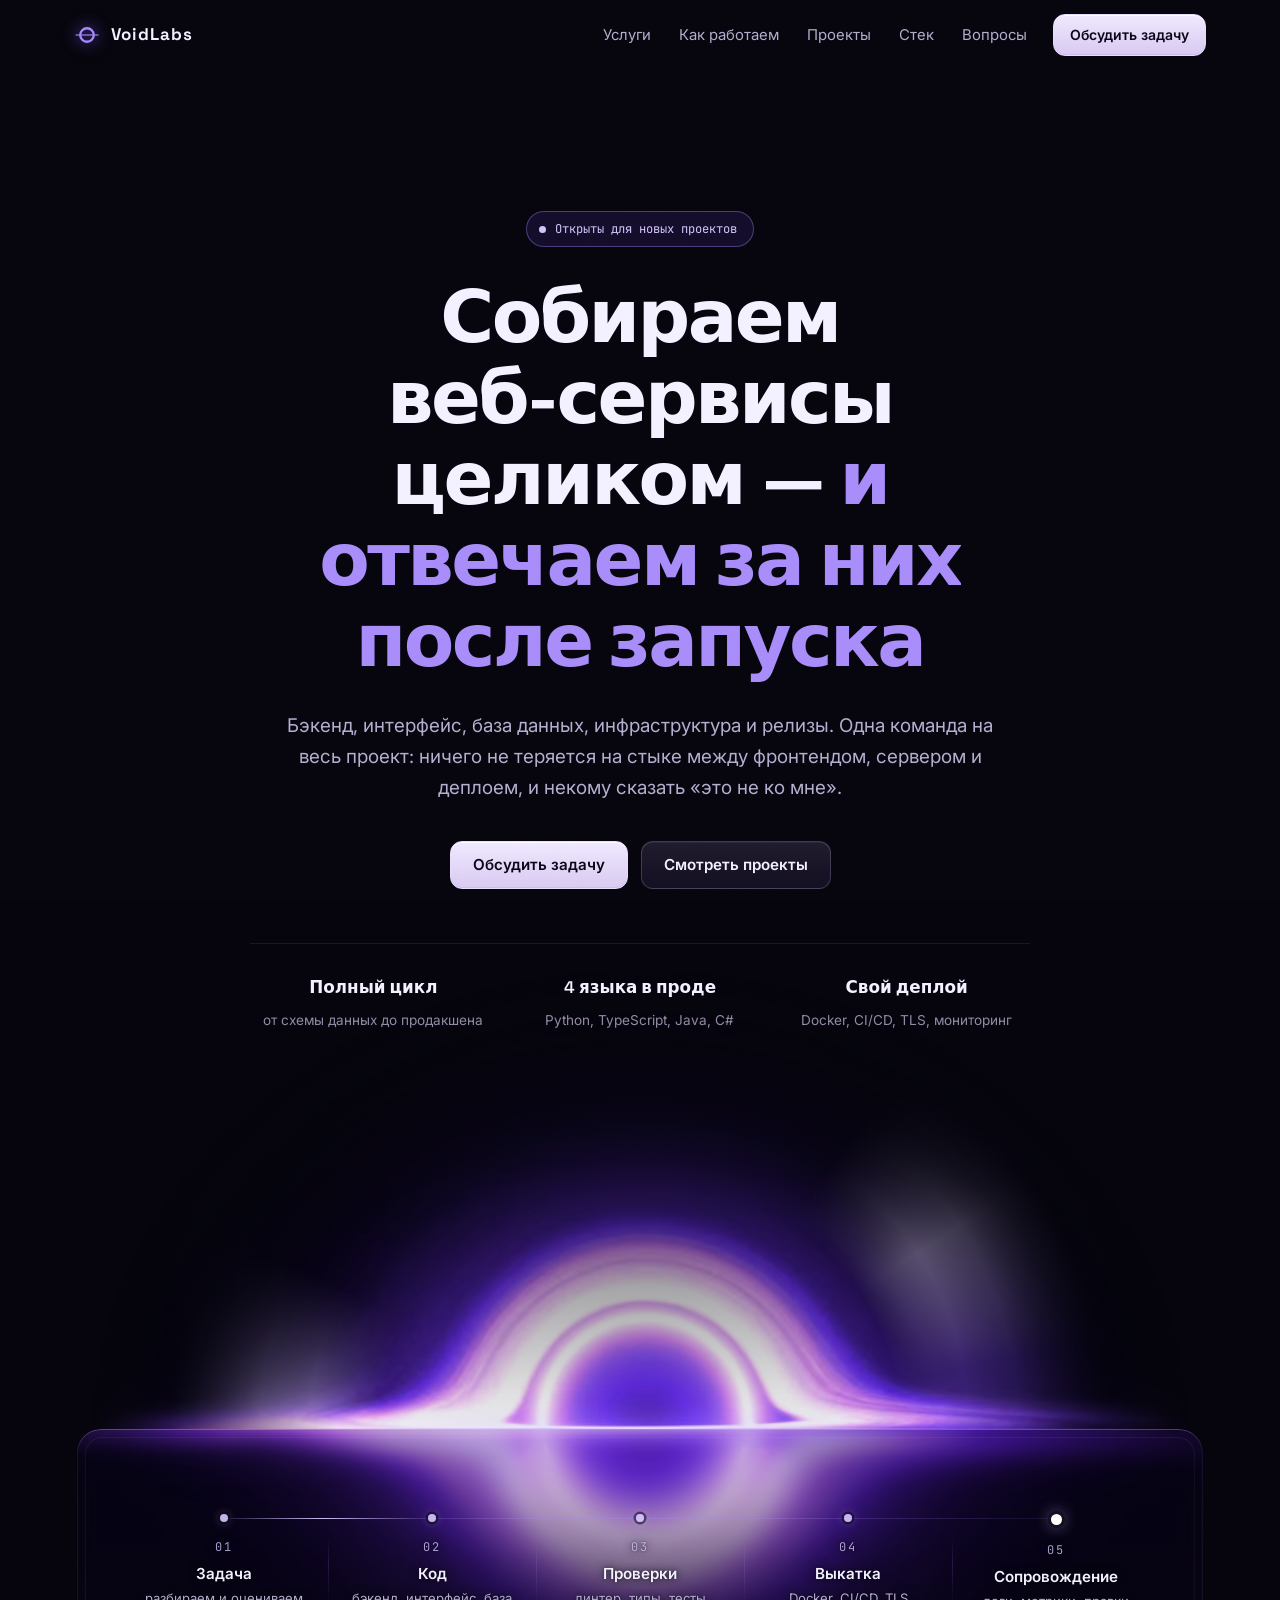
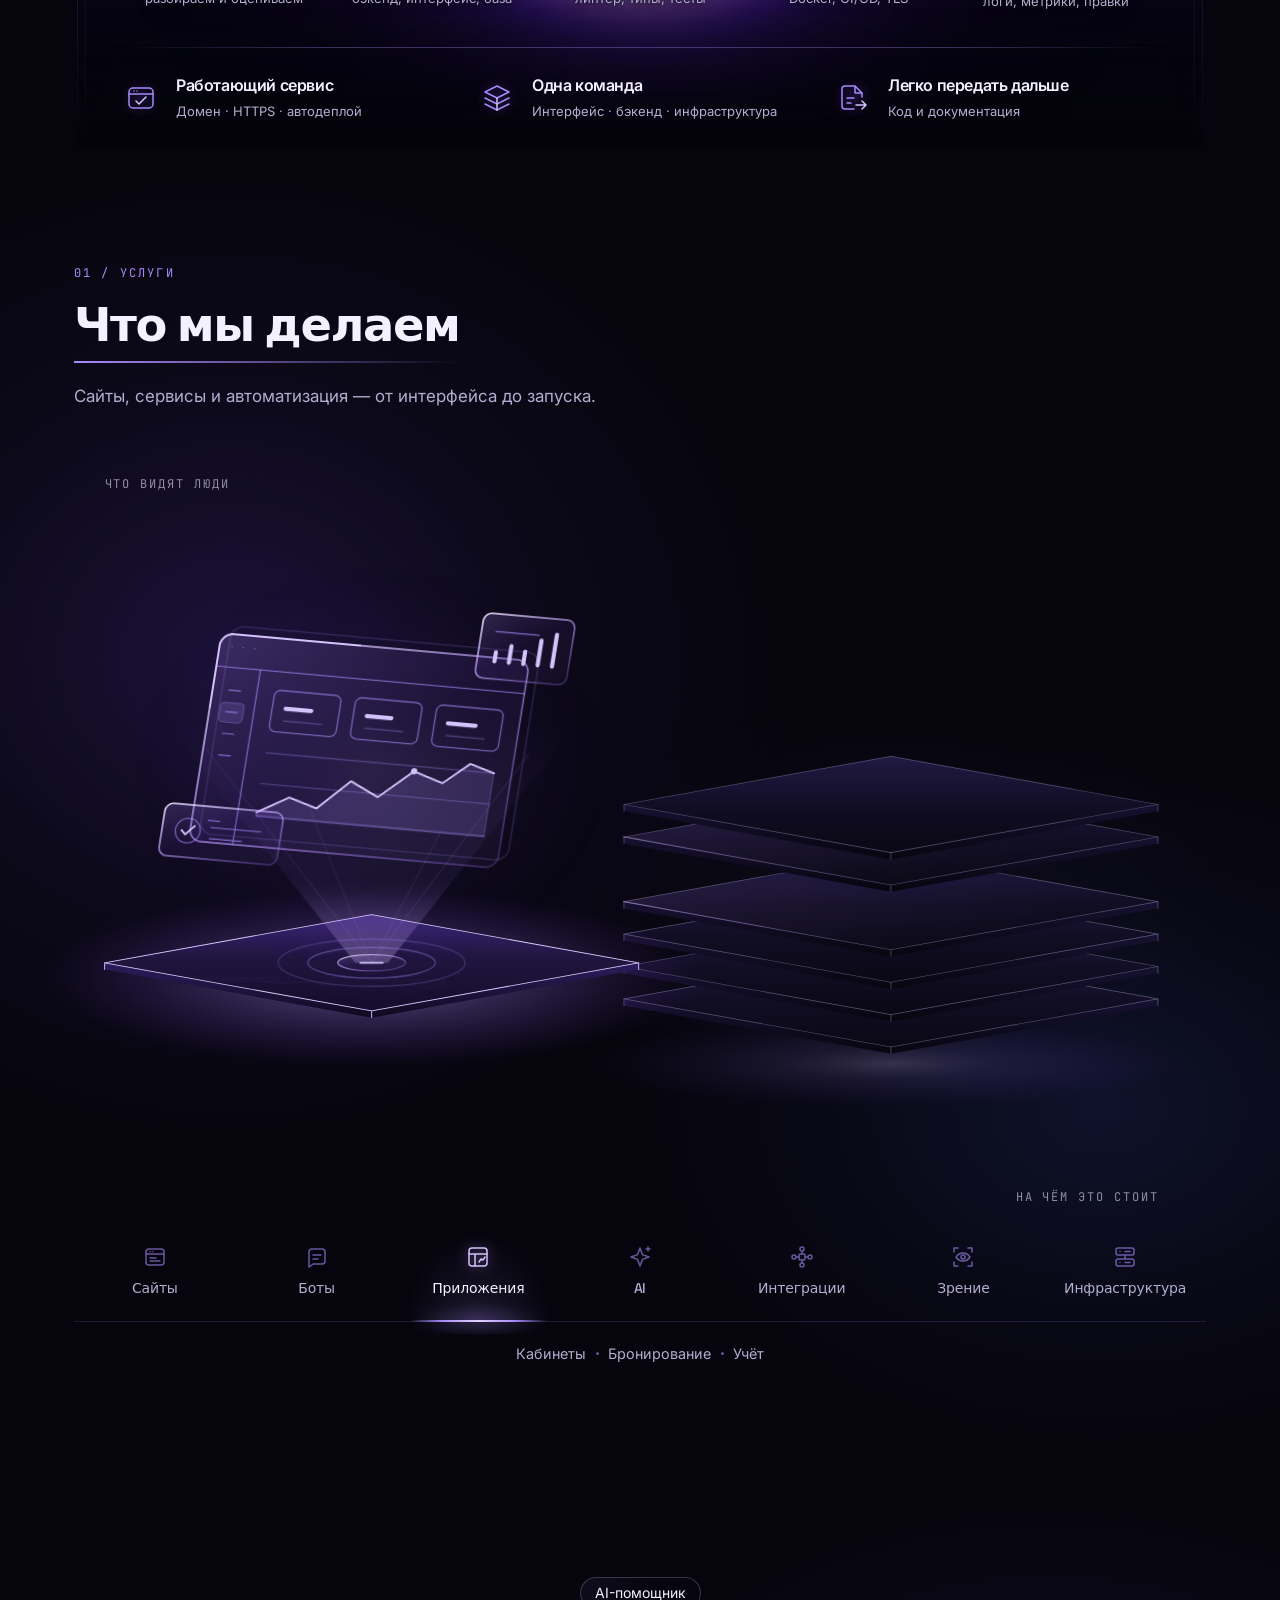
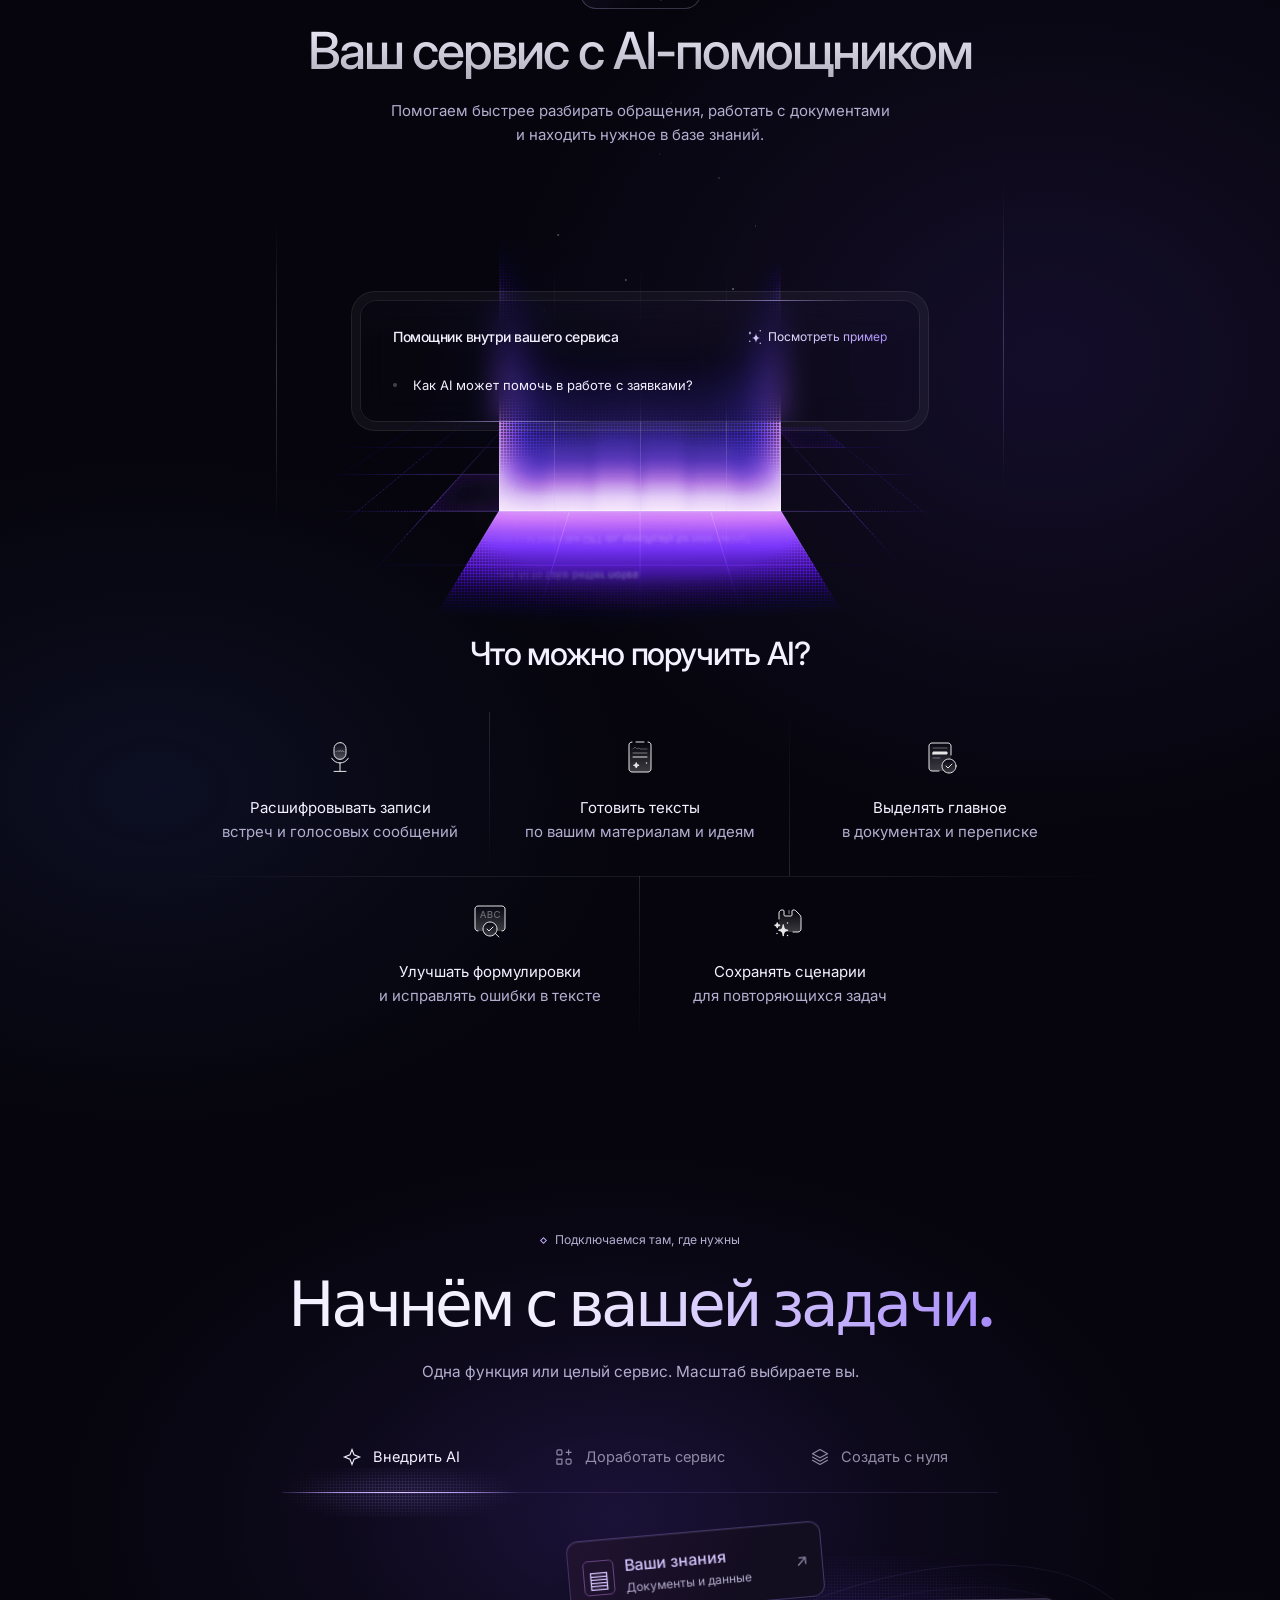
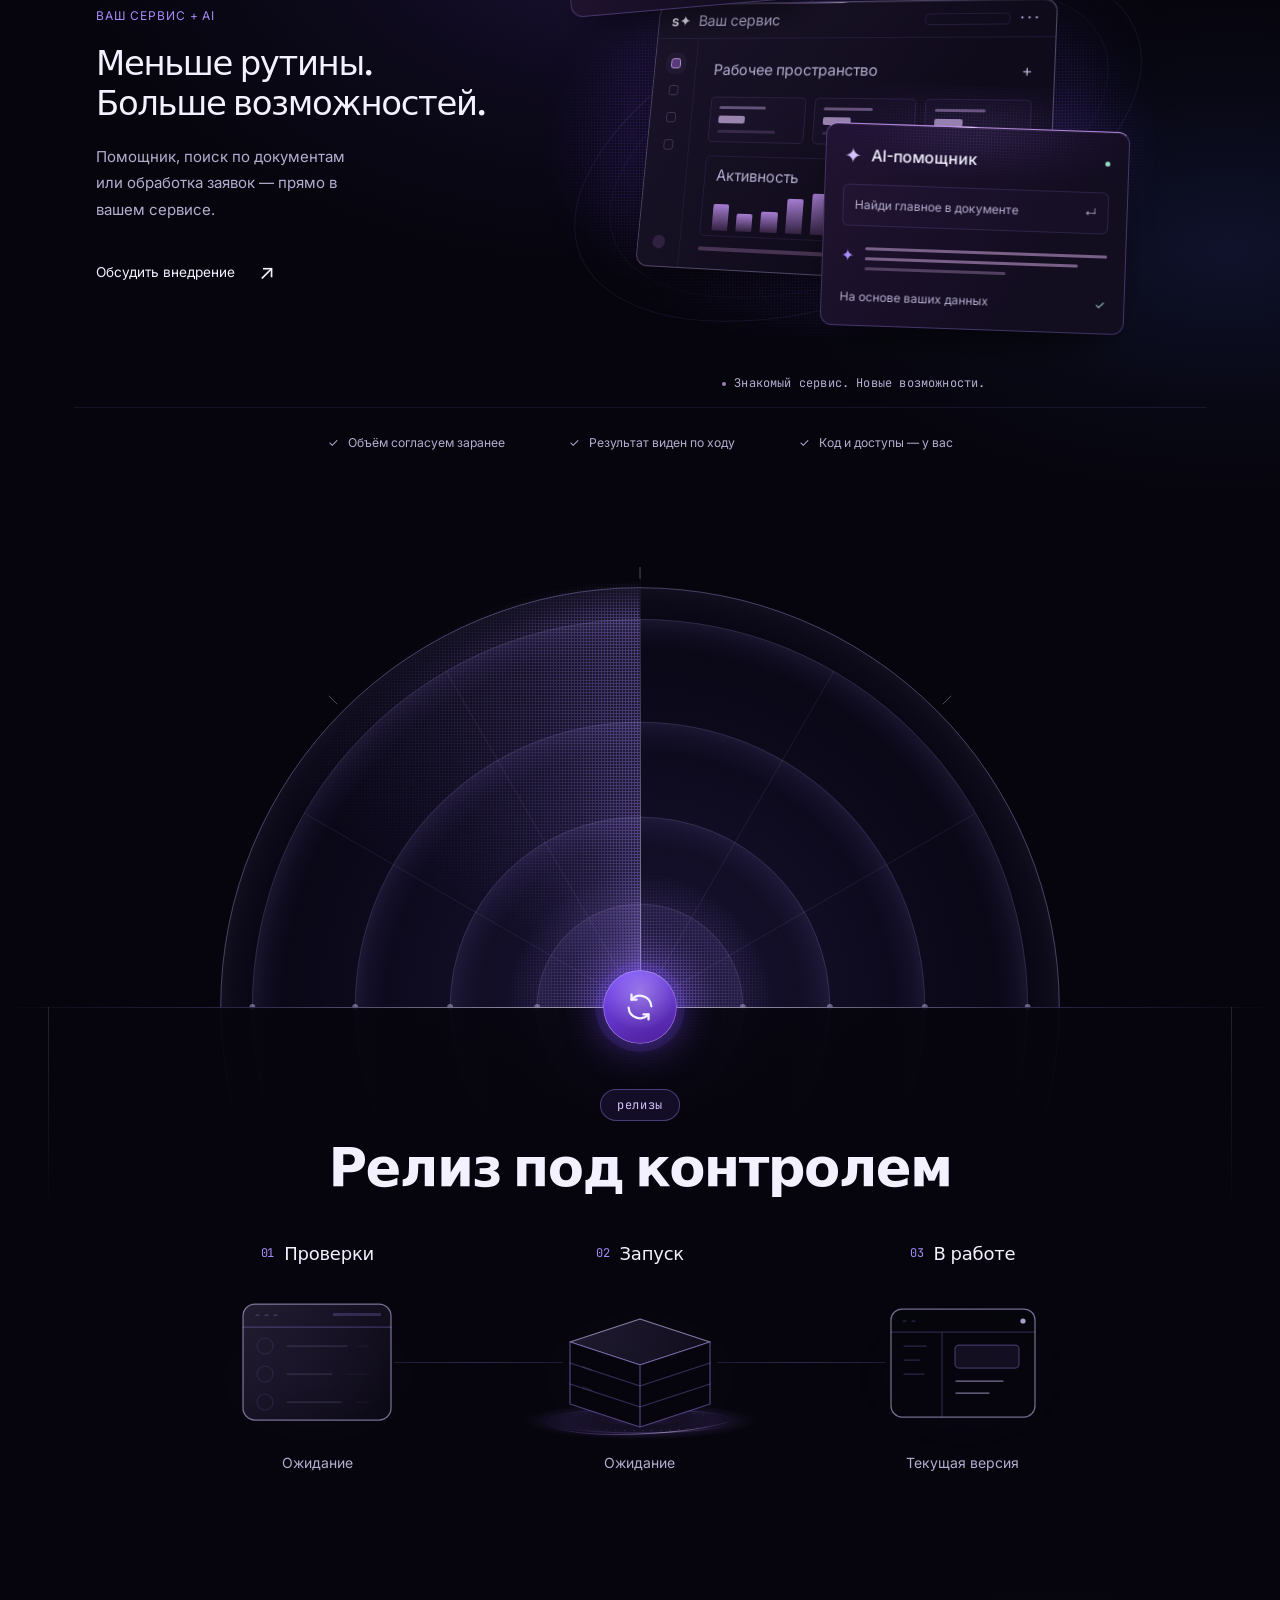
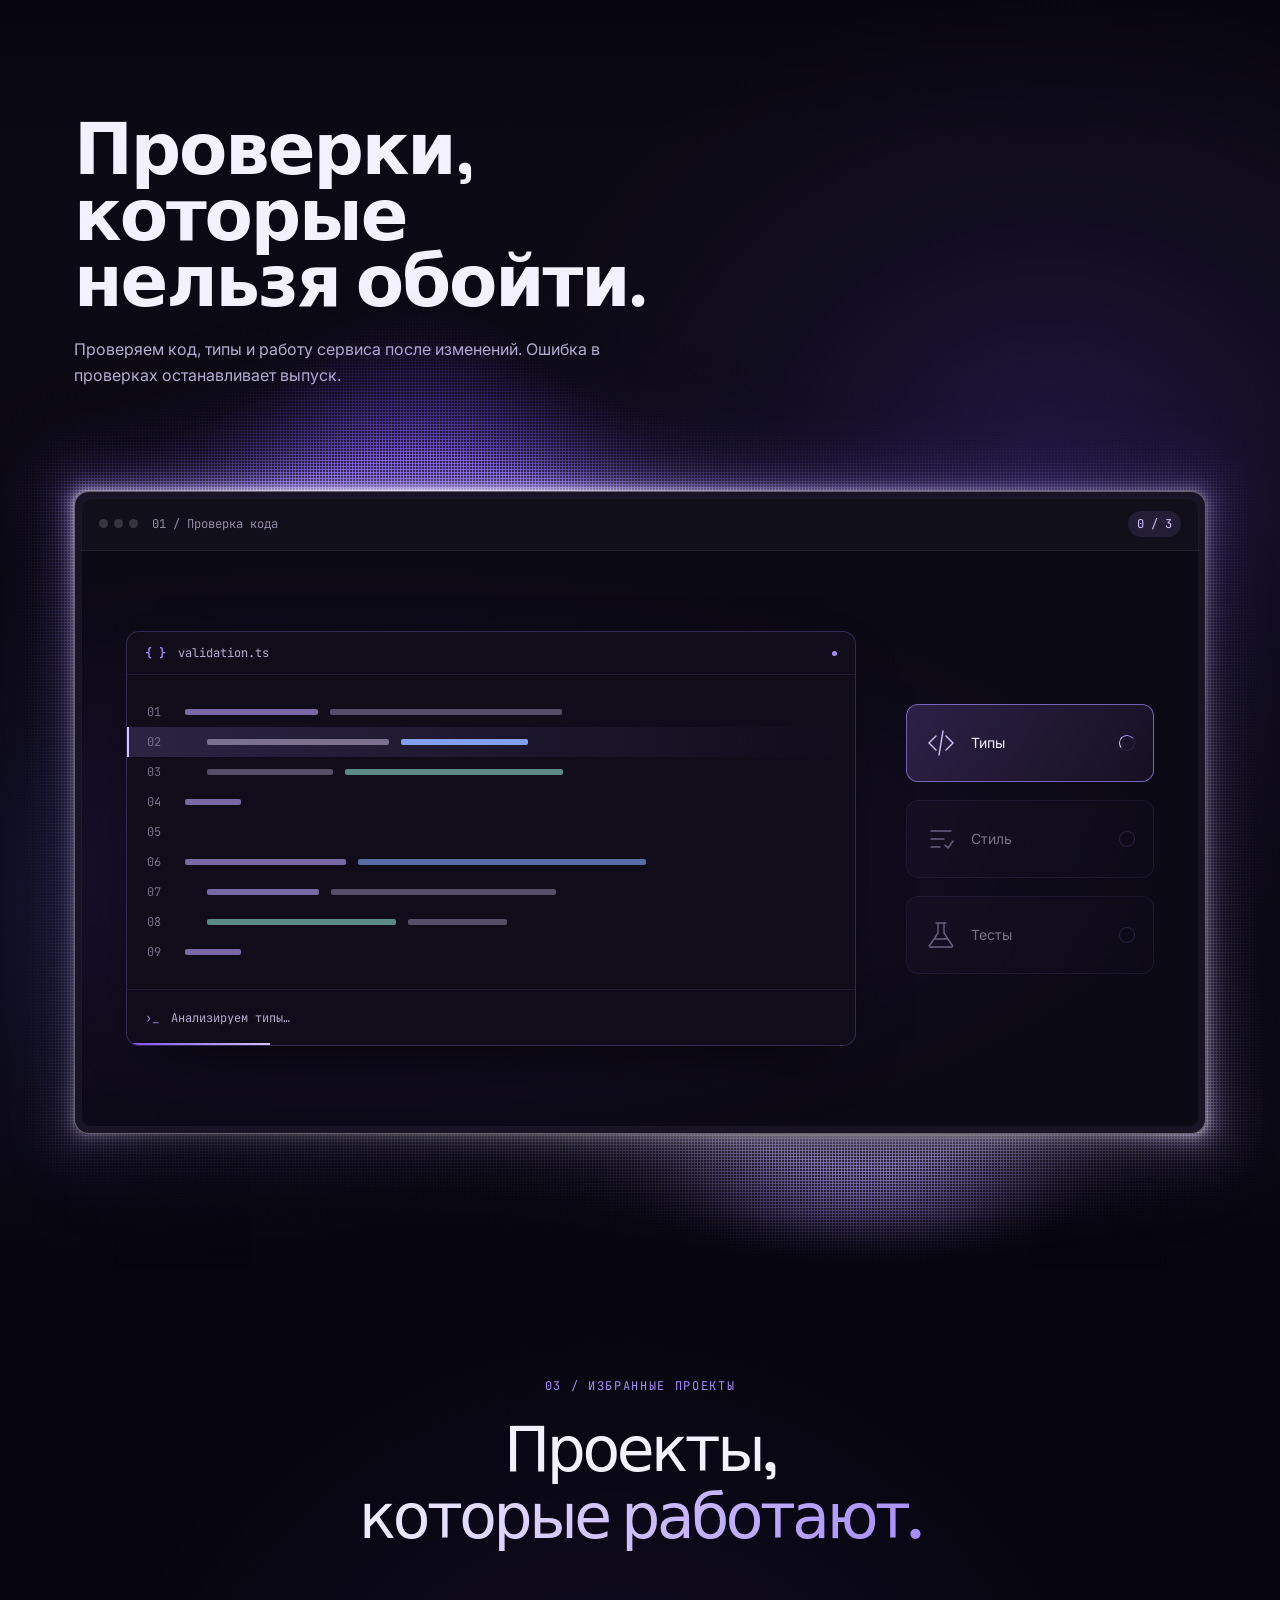
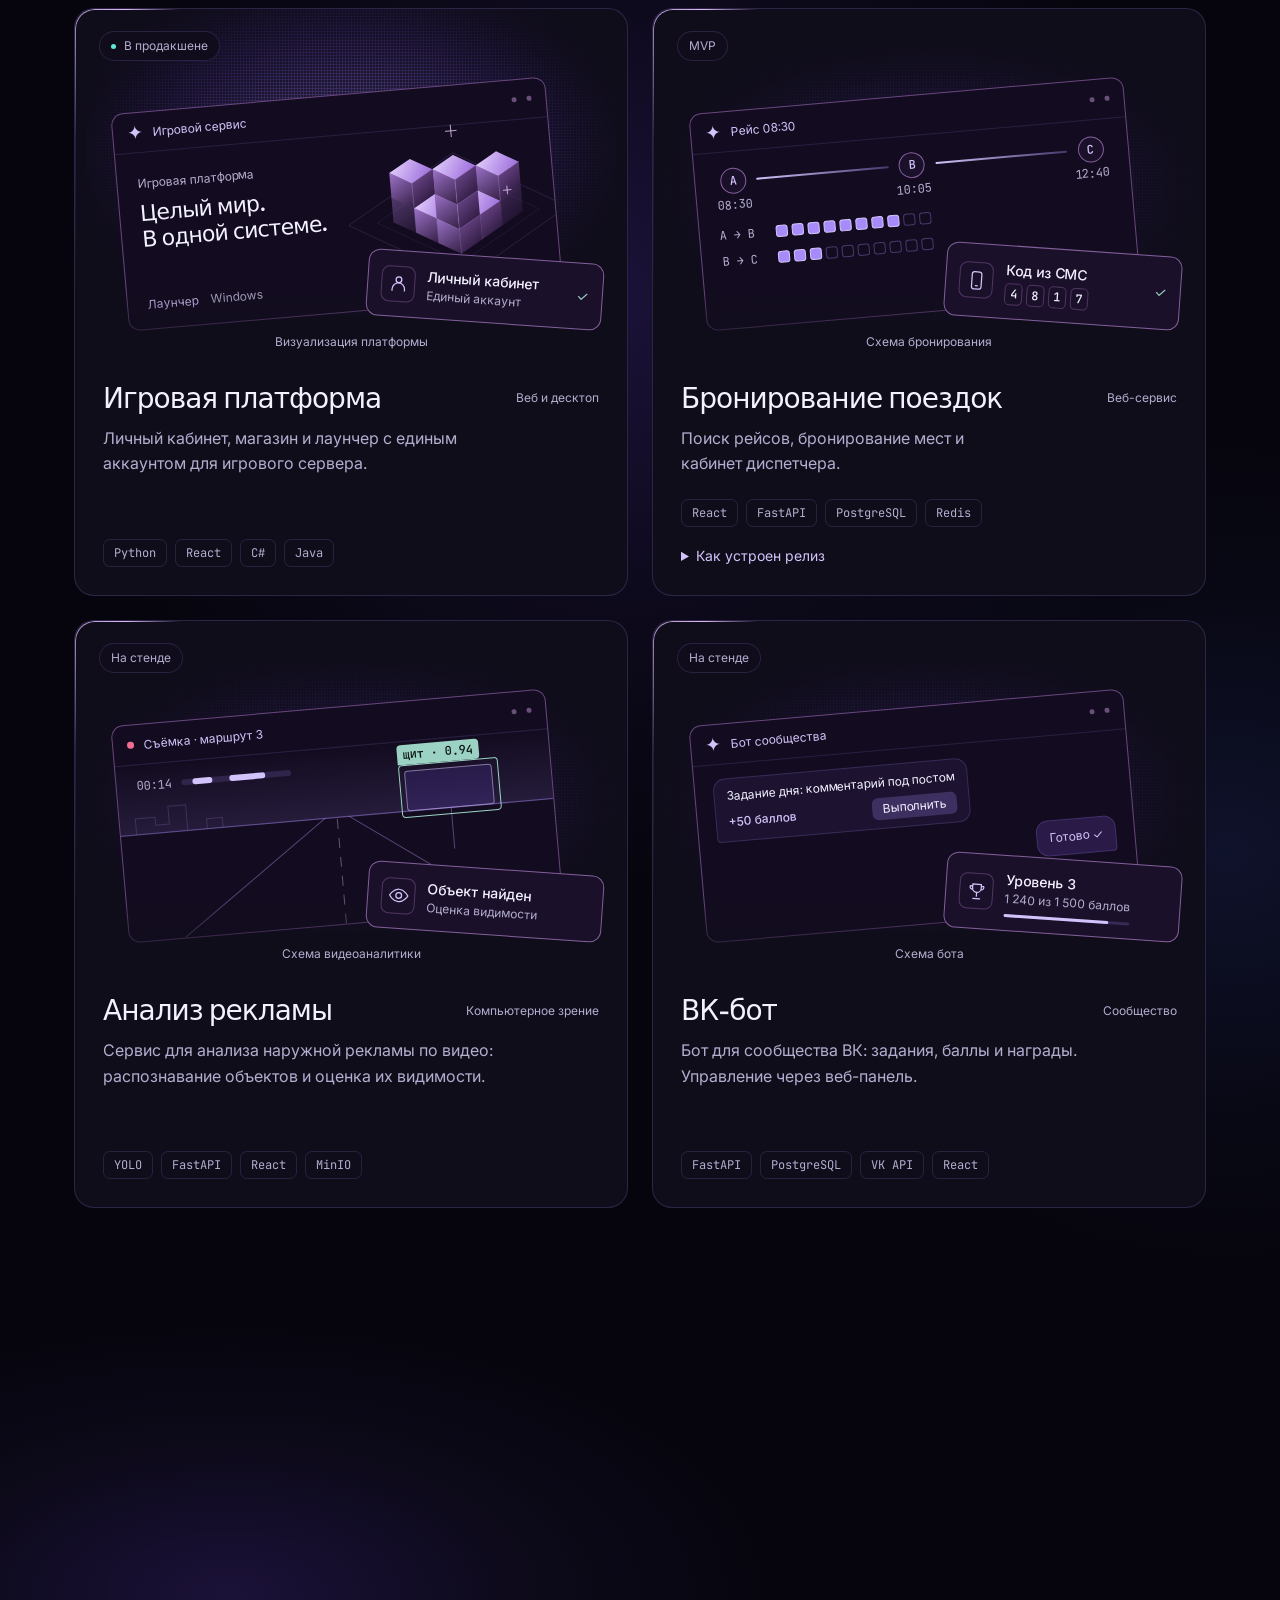
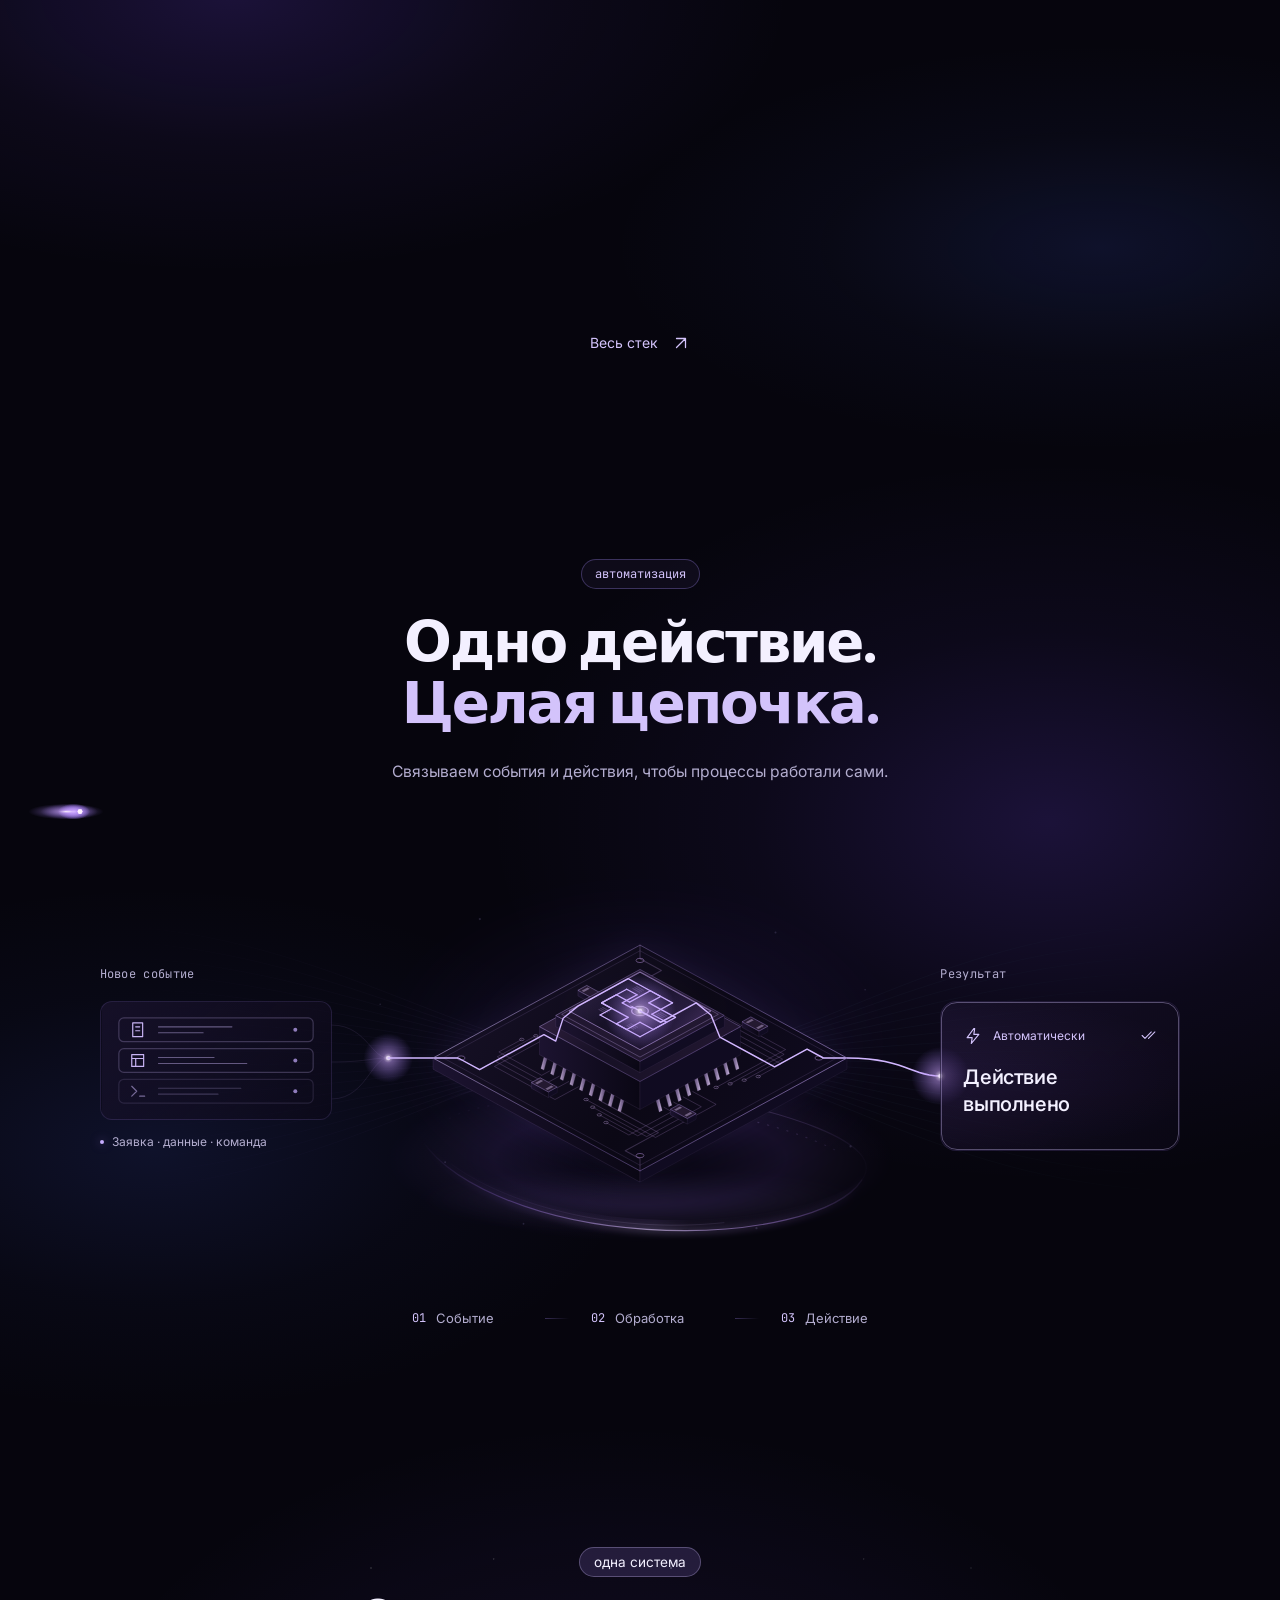
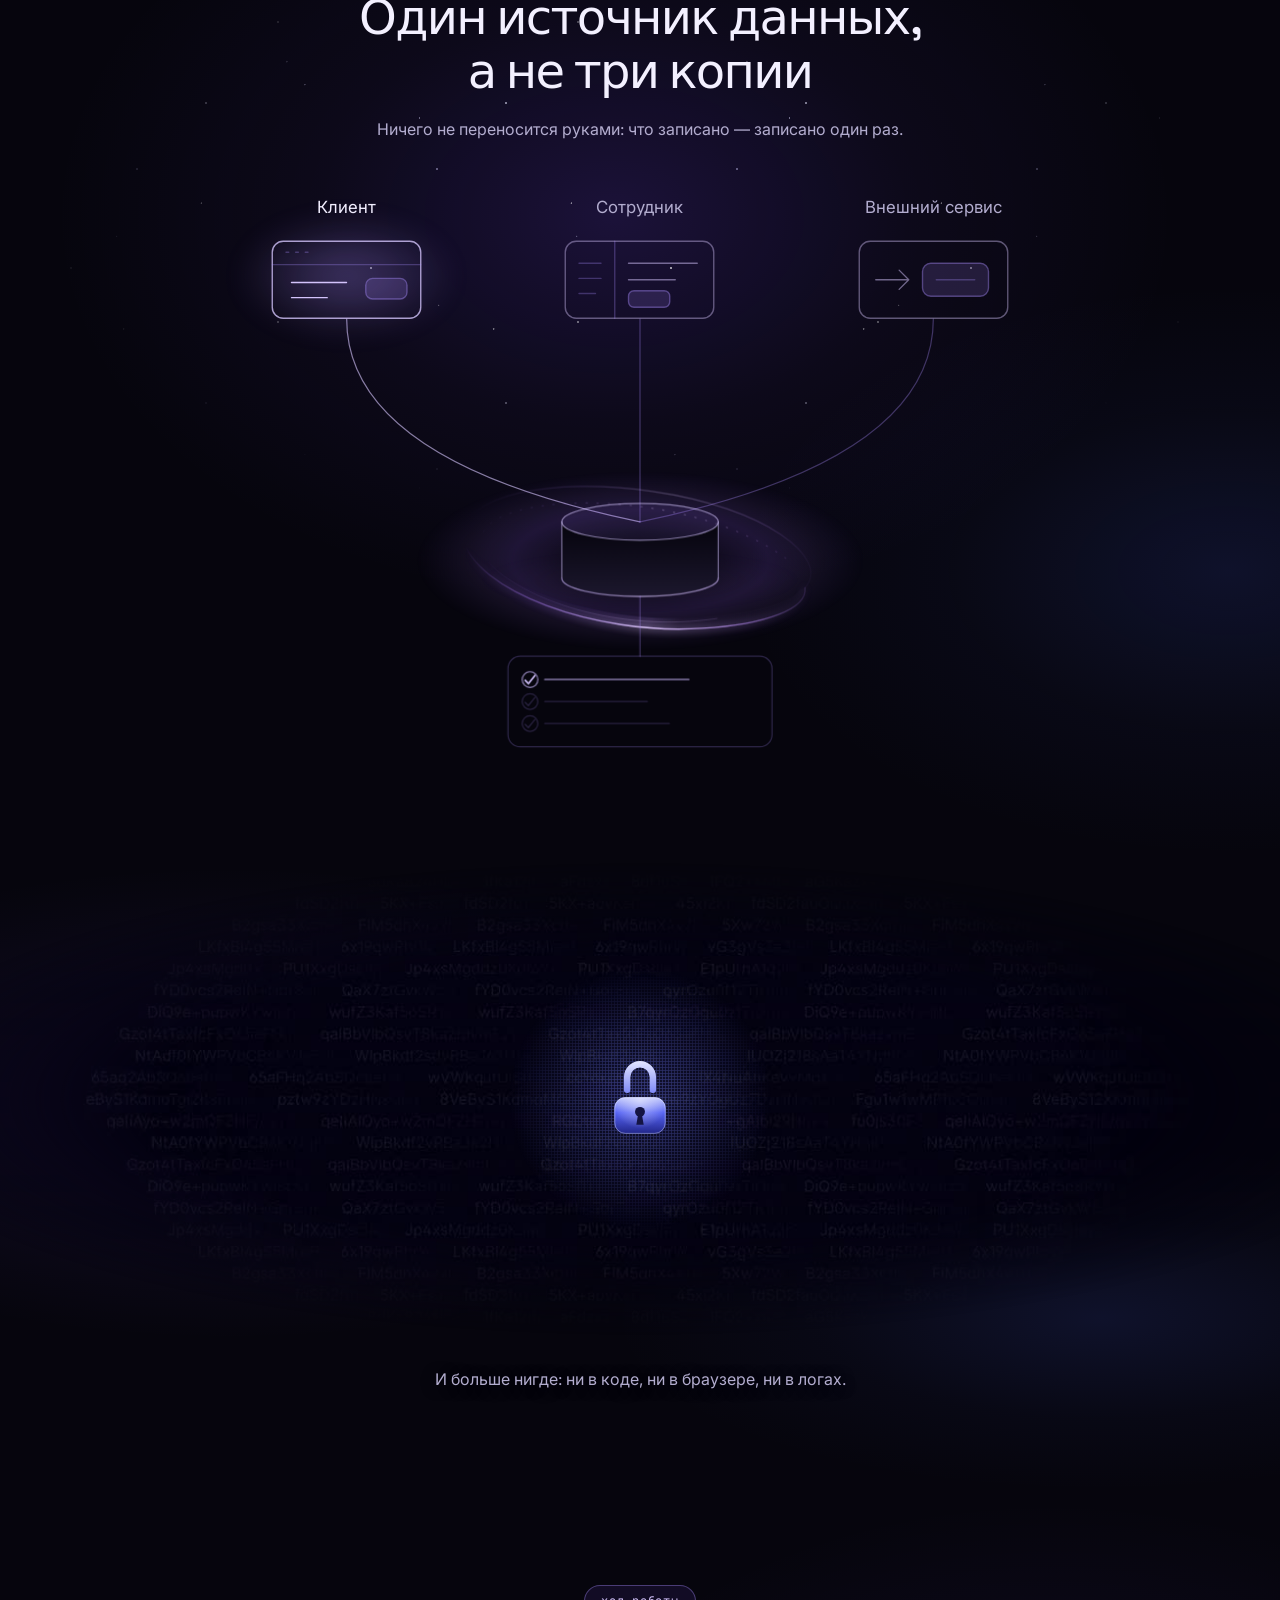
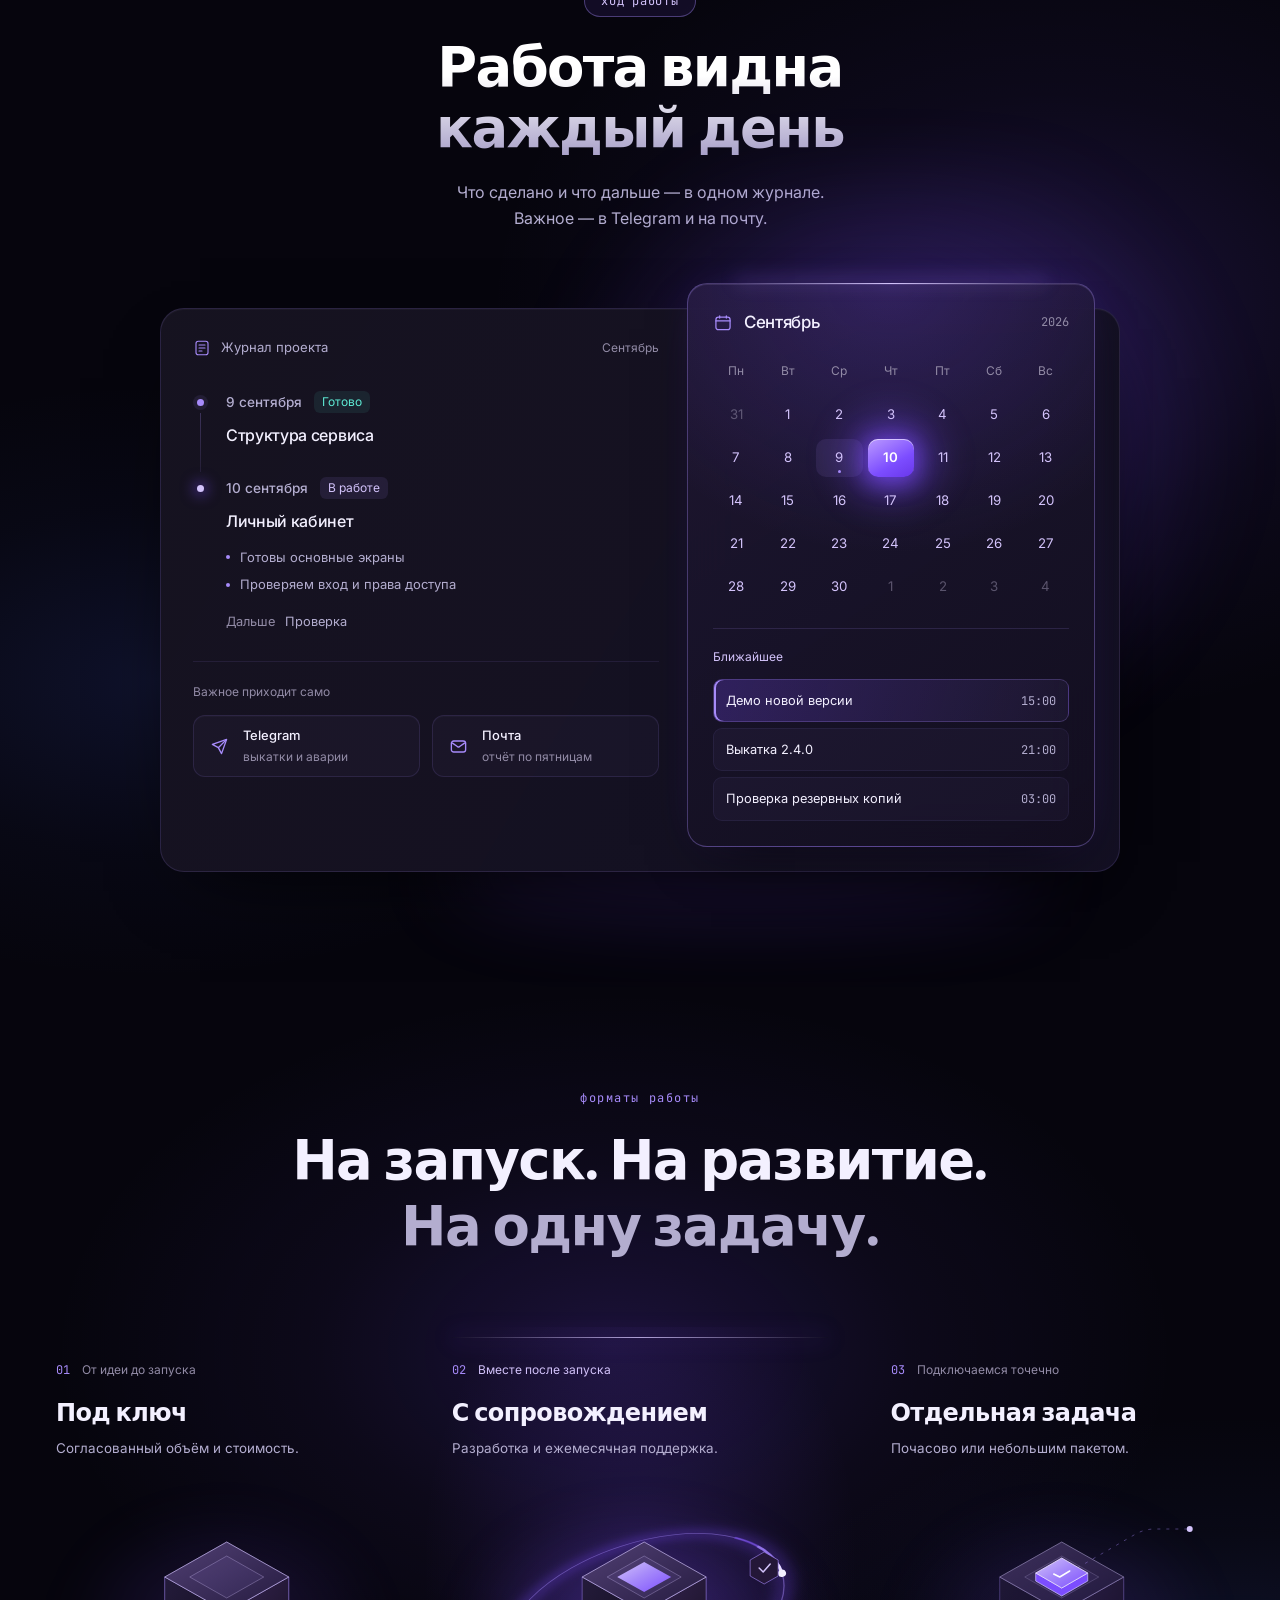
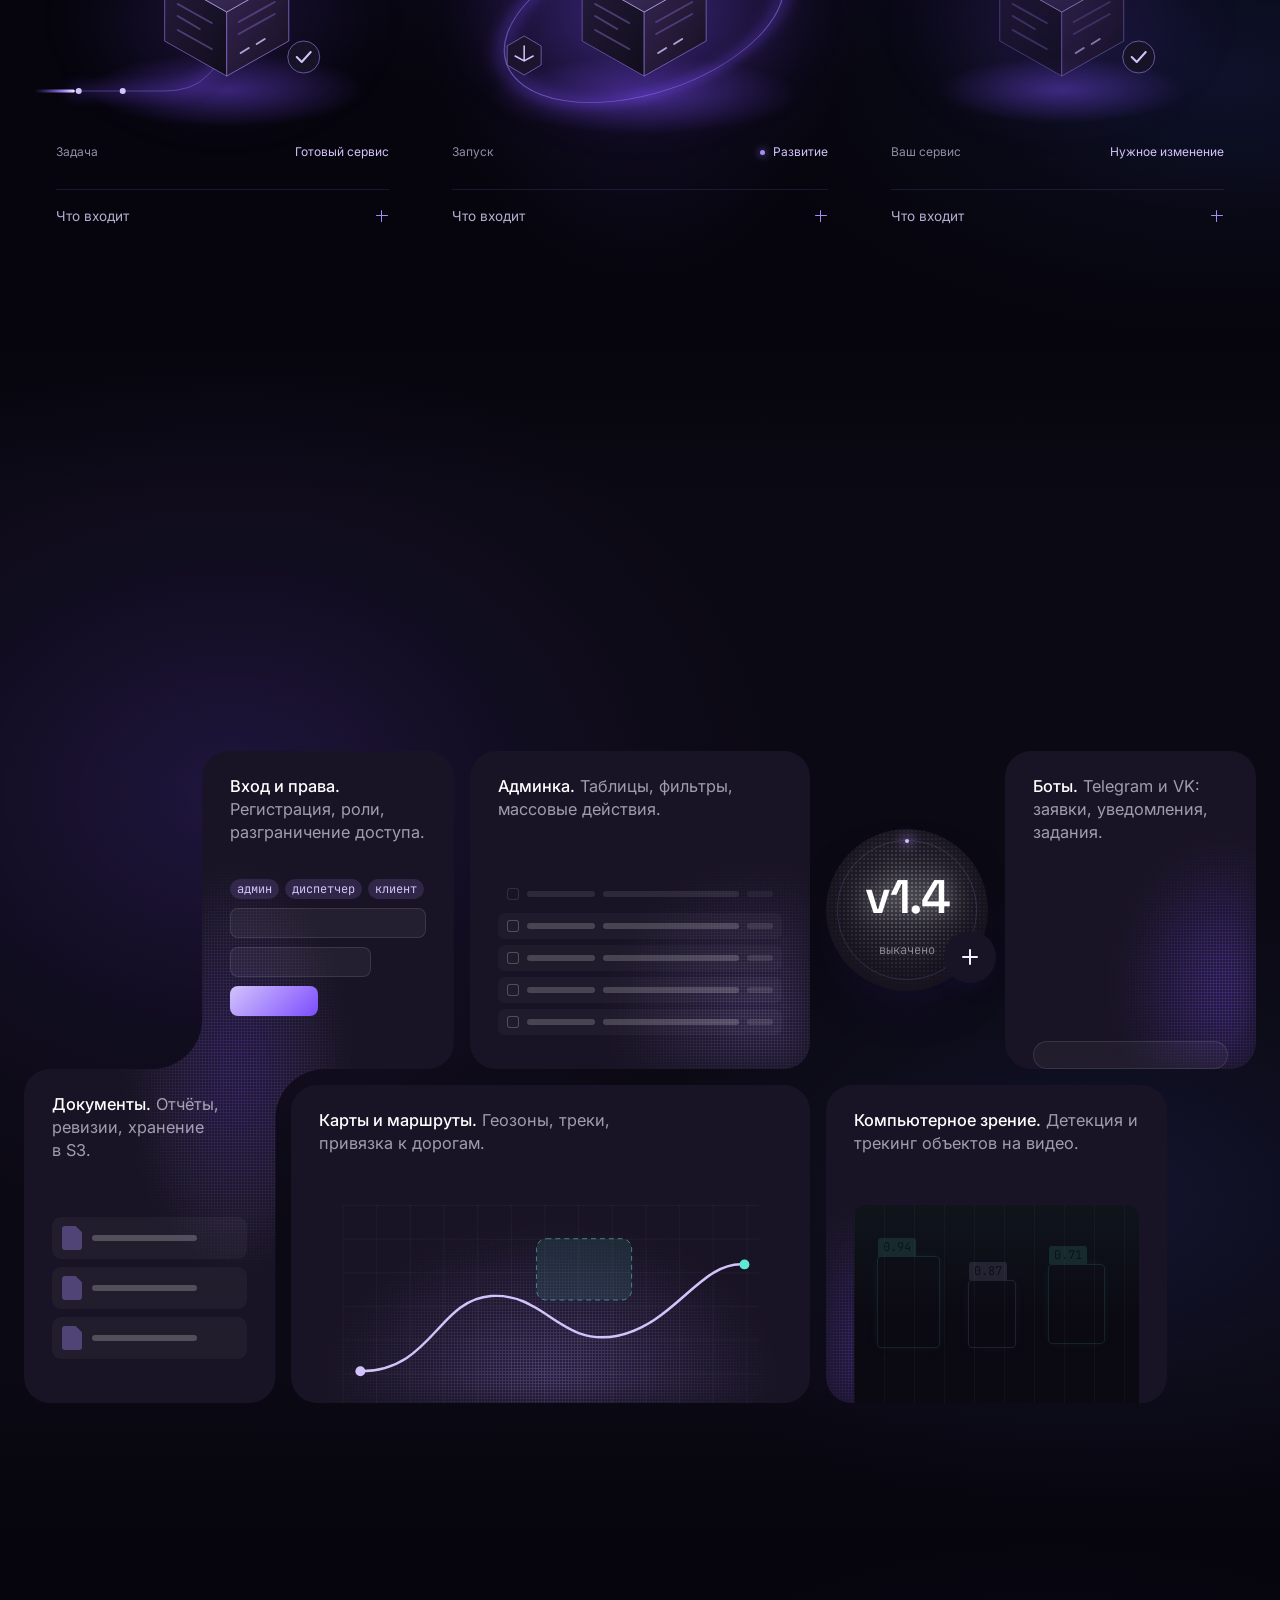
==== commit 61358aac: "feat: enhance visual effects and animations for release orbits; add dynamic movement and opacity adj" ====
--- a/index.html
+++ b/index.html
@@ -65,10 +65,6 @@
         <ellipse rx="159" ry="21" opacity=".3" stroke-dasharray="1 8" stroke-width=".8" vector-effect="non-scaling-stroke"/>
         <path d="M-178 4C-160 29-52 35 56 24 126 17 174 4 180-5" opacity=".8" stroke-width=".85" vector-effect="non-scaling-stroke"/>
       </g>
-    </g>
-    <g id="sceneOrbitLight">
-      <circle r="12" fill="url(#sceneOrbitSpark)"/>
-      <circle r="1.7" fill="#e7d2ff"/>
     </g>
   </defs>
 </svg>
@@ -1943,11 +1939,22 @@
           <div class="release-art" aria-hidden="true">
             <span class="release-aura"></span>
             <svg viewBox="0 0 220 164" fill="none" stroke-linecap="round" stroke-linejoin="round">
+              <defs>
+                <!-- Передняя дуга #sceneOrbitBase в координатах сцены: при смене
+                     transform у орбиты маршруты пересчитать. -->
+                <path id="releaseOrbitLeft" d="M17.4 142.8C25.1 152.3 64.5 155.9 109.6 154"/>
+                <path id="releaseOrbitRight" d="M203.6 138.7C200.5 142.8 175.5 148.8 139.1 152 129.2 152.9 119.2 153.6 109.6 154"/>
+              </defs>
               <g class="scene-orbit release-orbit" transform="translate(110 141) scale(.52 .46)">
                 <use href="#sceneOrbitBase"/>
-                <g transform="translate(-151 14)"><g class="scene-orbit-spark"><use href="#sceneOrbitLight"/></g></g>
-                <g transform="translate(158 -10)"><g class="scene-orbit-spark scene-orbit-spark-b"><use href="#sceneOrbitLight"/></g></g>
-                <g transform="translate(65 24)"><g class="scene-orbit-spark scene-orbit-spark-c"><use href="#sceneOrbitLight"/></g></g>
+              </g>
+              <g class="release-orbit-traveler" data-field-route="releaseOrbitLeft">
+                <ellipse cx="-5" rx="13" ry="3" fill="url(#sceneOrbitSpark)"/>
+                <circle r="8" fill="url(#sceneOrbitSpark)"/><circle r="1.3" fill="#efddff"/>
+              </g>
+              <g class="release-orbit-traveler" data-field-route="releaseOrbitRight">
+                <ellipse cx="-5" rx="13" ry="3" fill="url(#sceneOrbitSpark)"/>
+                <circle r="8" fill="url(#sceneOrbitSpark)"/><circle r="1.3" fill="#efddff"/>
               </g>
               <path class="release-server-top" d="m40 62 70-23 70 23-70 23Z"/>
               <path class="release-server-face" d="m40 62 70 23v62l-70-23Zm70 23 70-23v62l-70 23Z"/>
--- a/style.css
+++ b/style.css
@@ -3255,6 +3255,11 @@
    var(--ease-out) почти вся дистанция проходит за первую треть. */
 .release-land { stroke: var(--accent-hi); stroke-width: 1.4; opacity: 0; transform-box: fill-box; transform-origin: 50% 50%; }
 .release-demo[data-phase="launch"] .release-land { animation: releaseLand 1.1s var(--ease-out) .48s both; }
+/* Кадры строит скрипт по маршруту из SVG; фазу на паузе хранит .release-demo. */
+.release-orbit-traveler {
+  opacity: 0; transform-box: view-box; transform-origin: 0 0;
+  animation: var(--field-motion) 3s linear calc(var(--field-delay, 0s) - var(--shot-t, 0s)) infinite both;
+}
 @keyframes releaseLand {
   0% { opacity: 0; transform: scale(.3); }
   22% { opacity: .9; }
@@ -5087,24 +5092,7 @@
   .hero-cta { flex-direction: column; align-items: stretch; max-width: 360px; margin-inline: auto; }
 }
 
-/* Орбиты под объёмными сценами: неподвижные дуги и готовые мягкие блики.
-   Движутся только маленькие группы, без фильтров и покадровой геометрии. */
 .scene-orbit { pointer-events: none; }
-.scene-orbit-spark {
-  transform-box: view-box; transform-origin: 0 0;
-  animation: sceneOrbitSpark 8s ease-in-out infinite;
-  animation-delay: calc(var(--orbit-delay, 0s) - var(--shot-t, 0s));
-}
-.scene-orbit-spark-b { --orbit-delay: -3s; }
-.scene-orbit-spark-c { --orbit-delay: -5s; }
-.scene-orbit-spark-c use { opacity: .45; }
-@keyframes sceneOrbitSpark {
-  0%, 100% { opacity: .35; transform: translate(-4px, 1px); }
-  50% { opacity: .9; transform: translate(4px, -1px); }
-}
-@media (prefers-reduced-motion: reduce) {
-  .scene-orbit-spark { animation: none; opacity: .65; transform: none; }
-}
 
 /* Только пауза: снятие класса продолжает анимацию с прежней фазы.
    Обёртки выбирает initMotionVisibility; hover-пауза бегущей строки
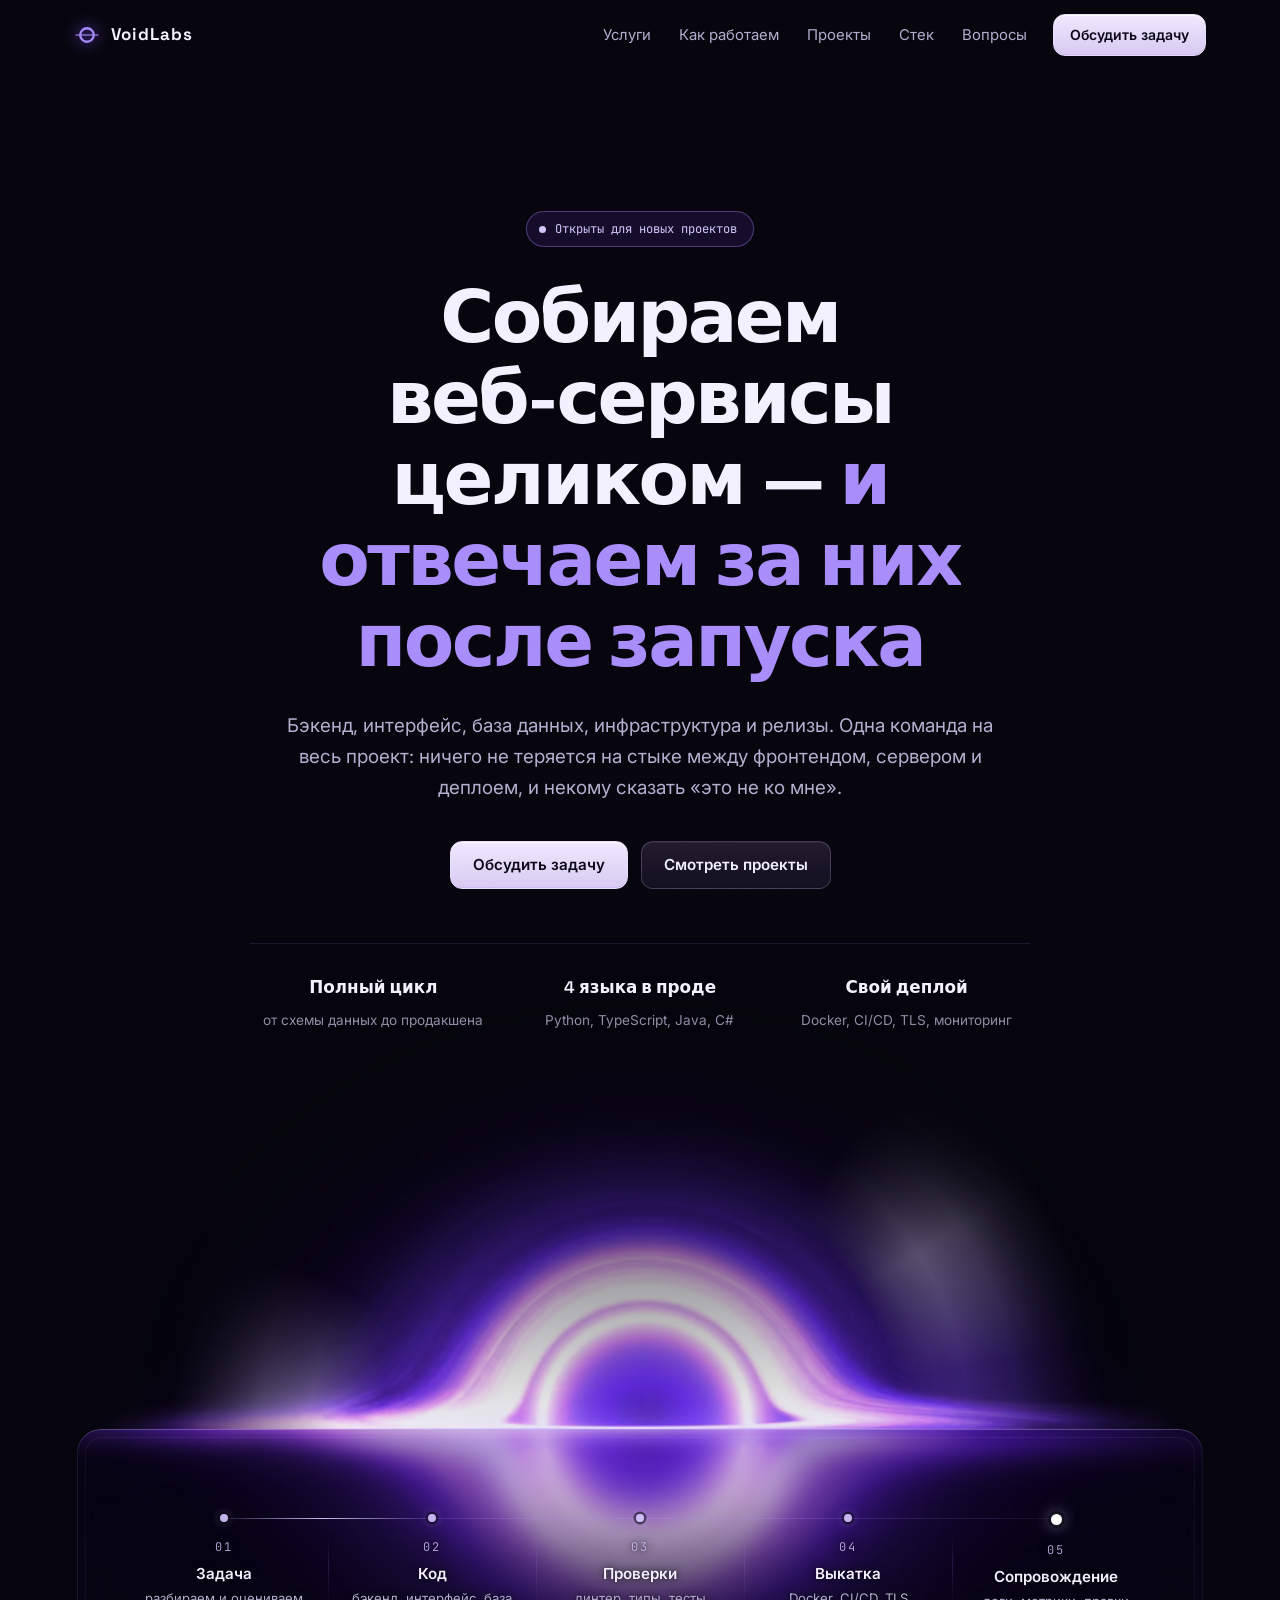
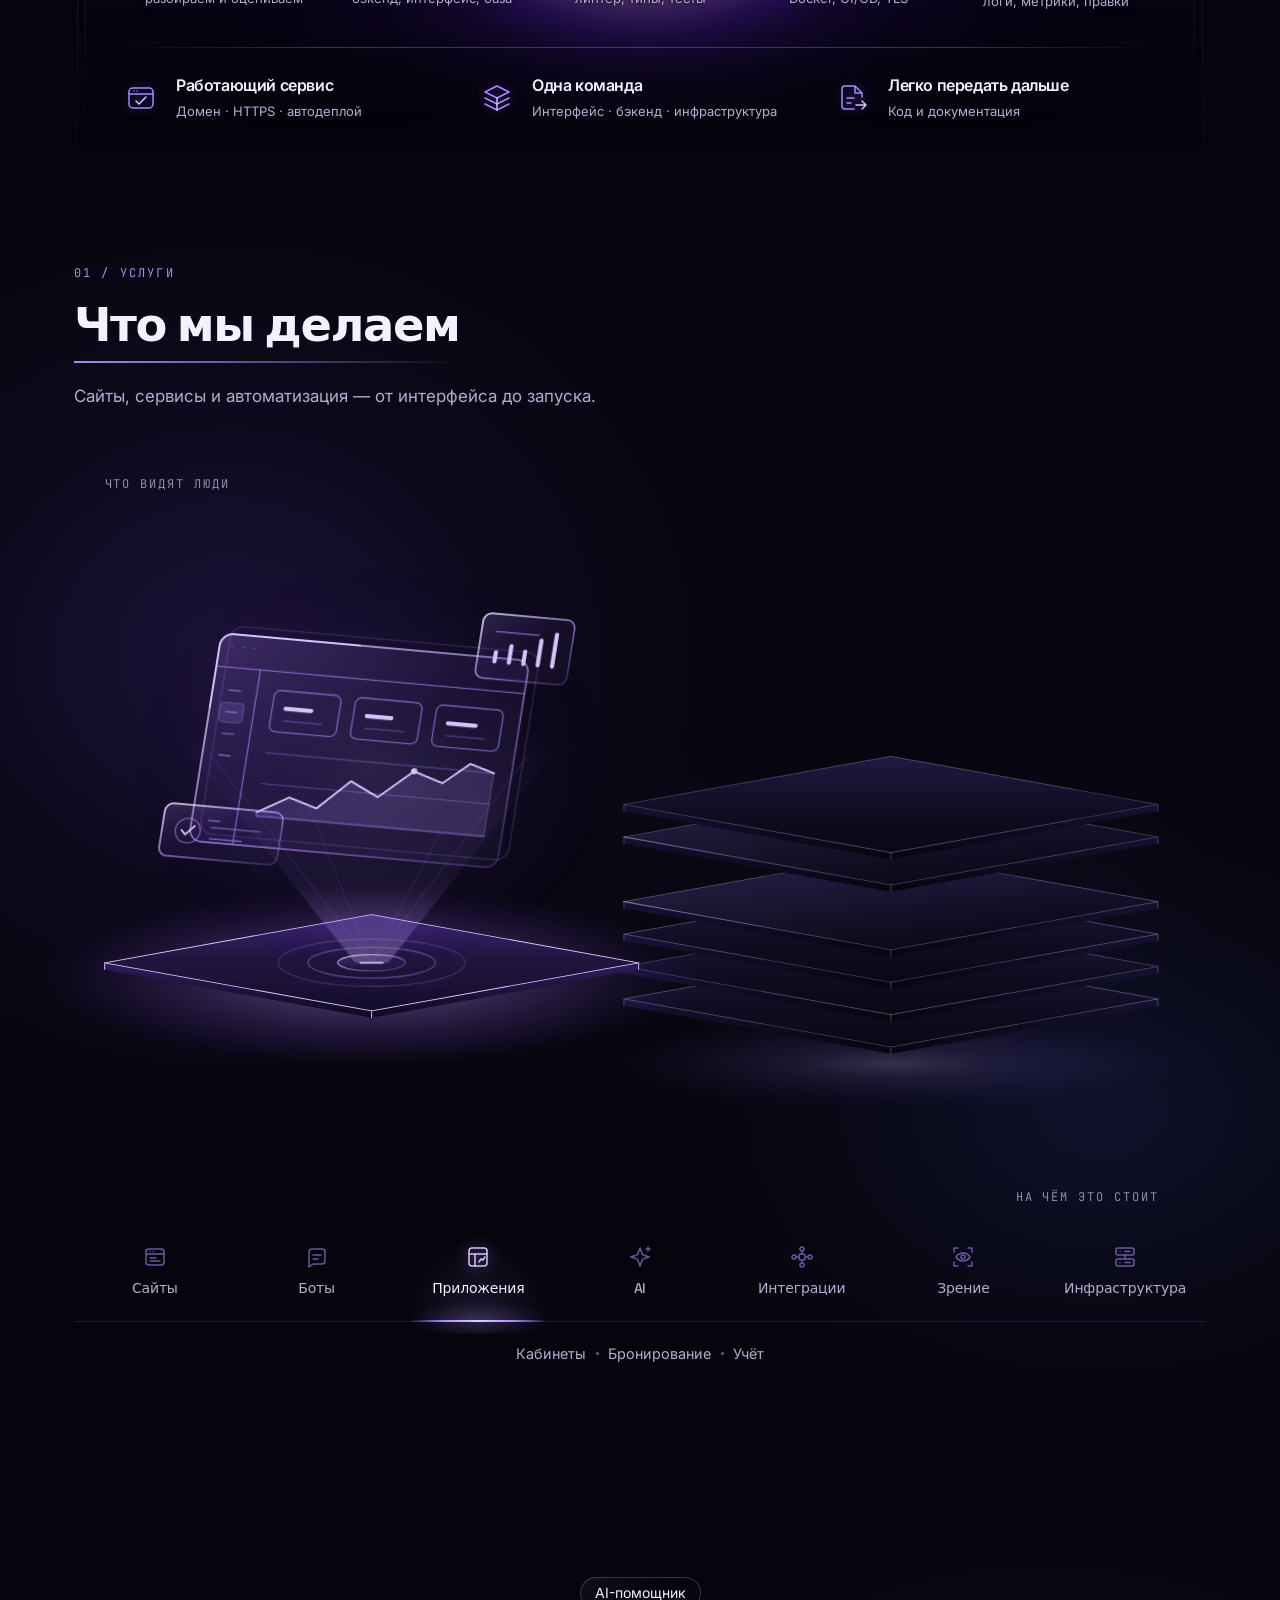
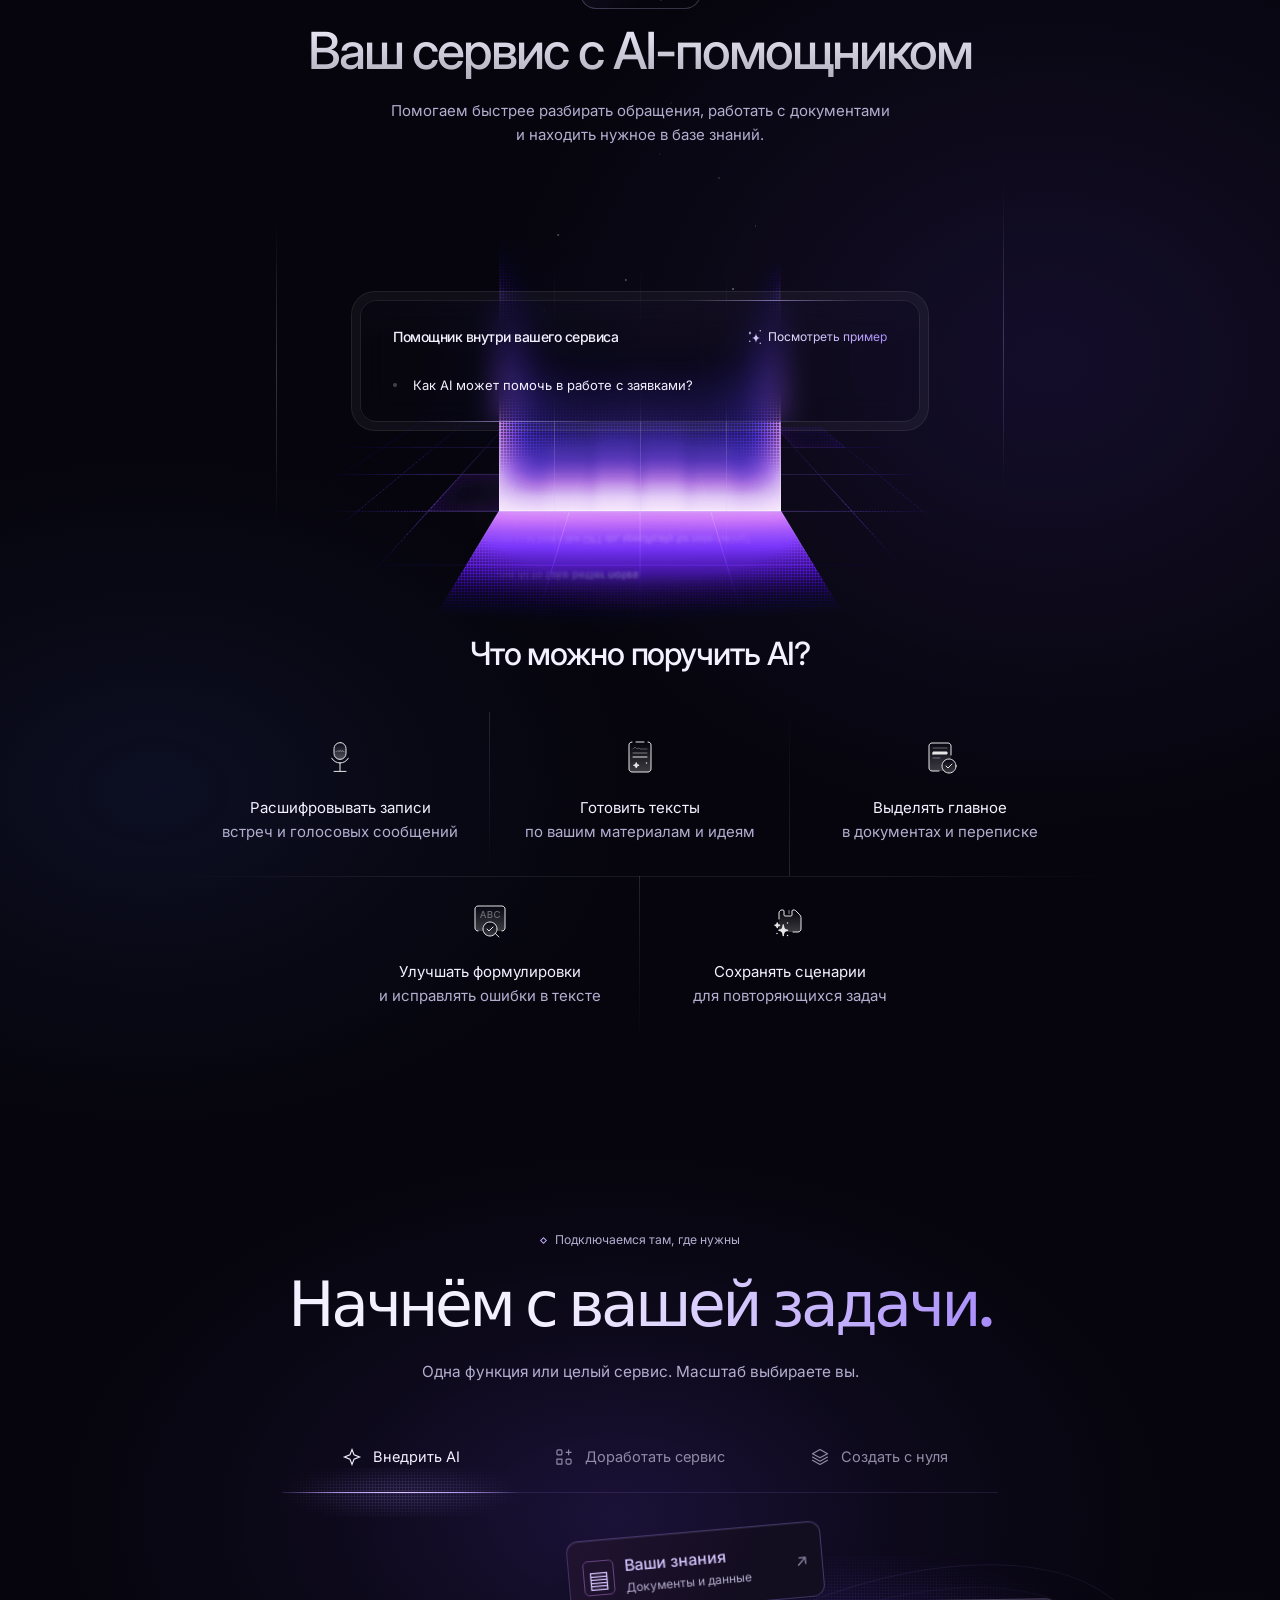
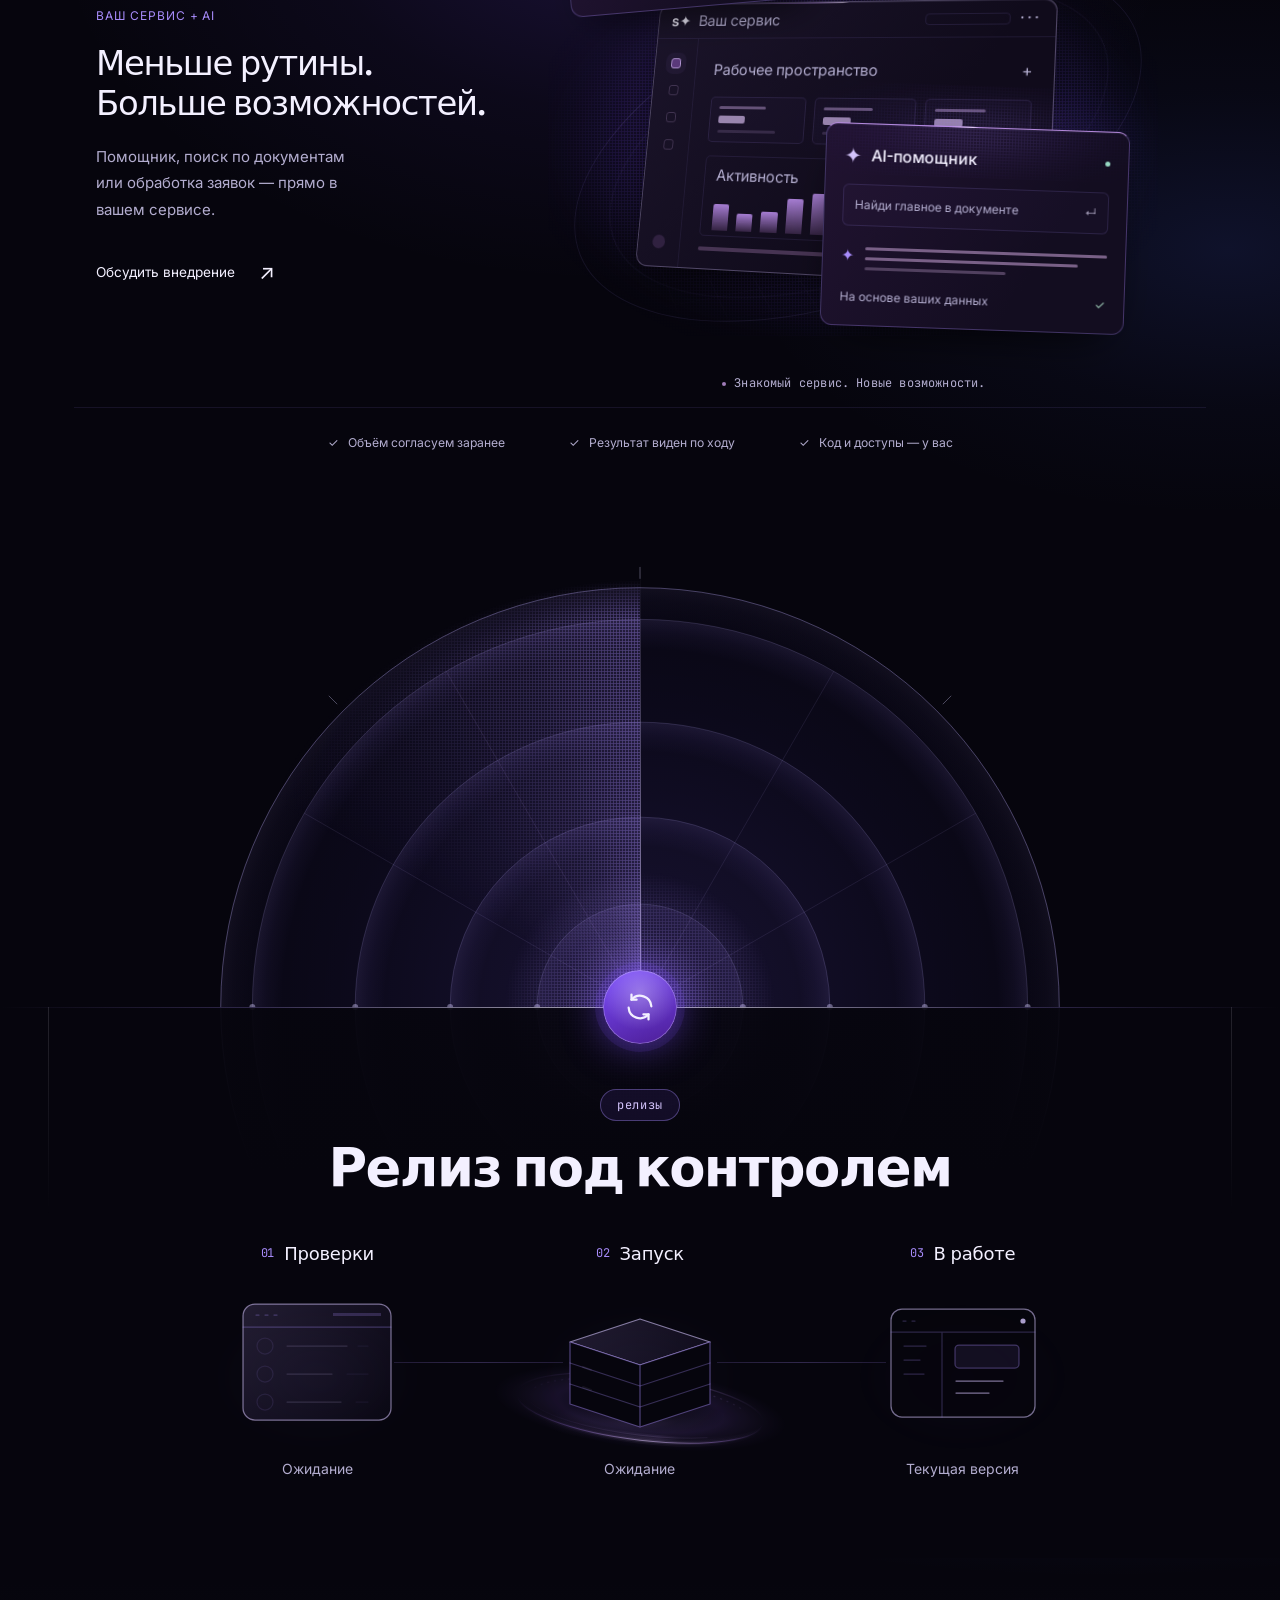
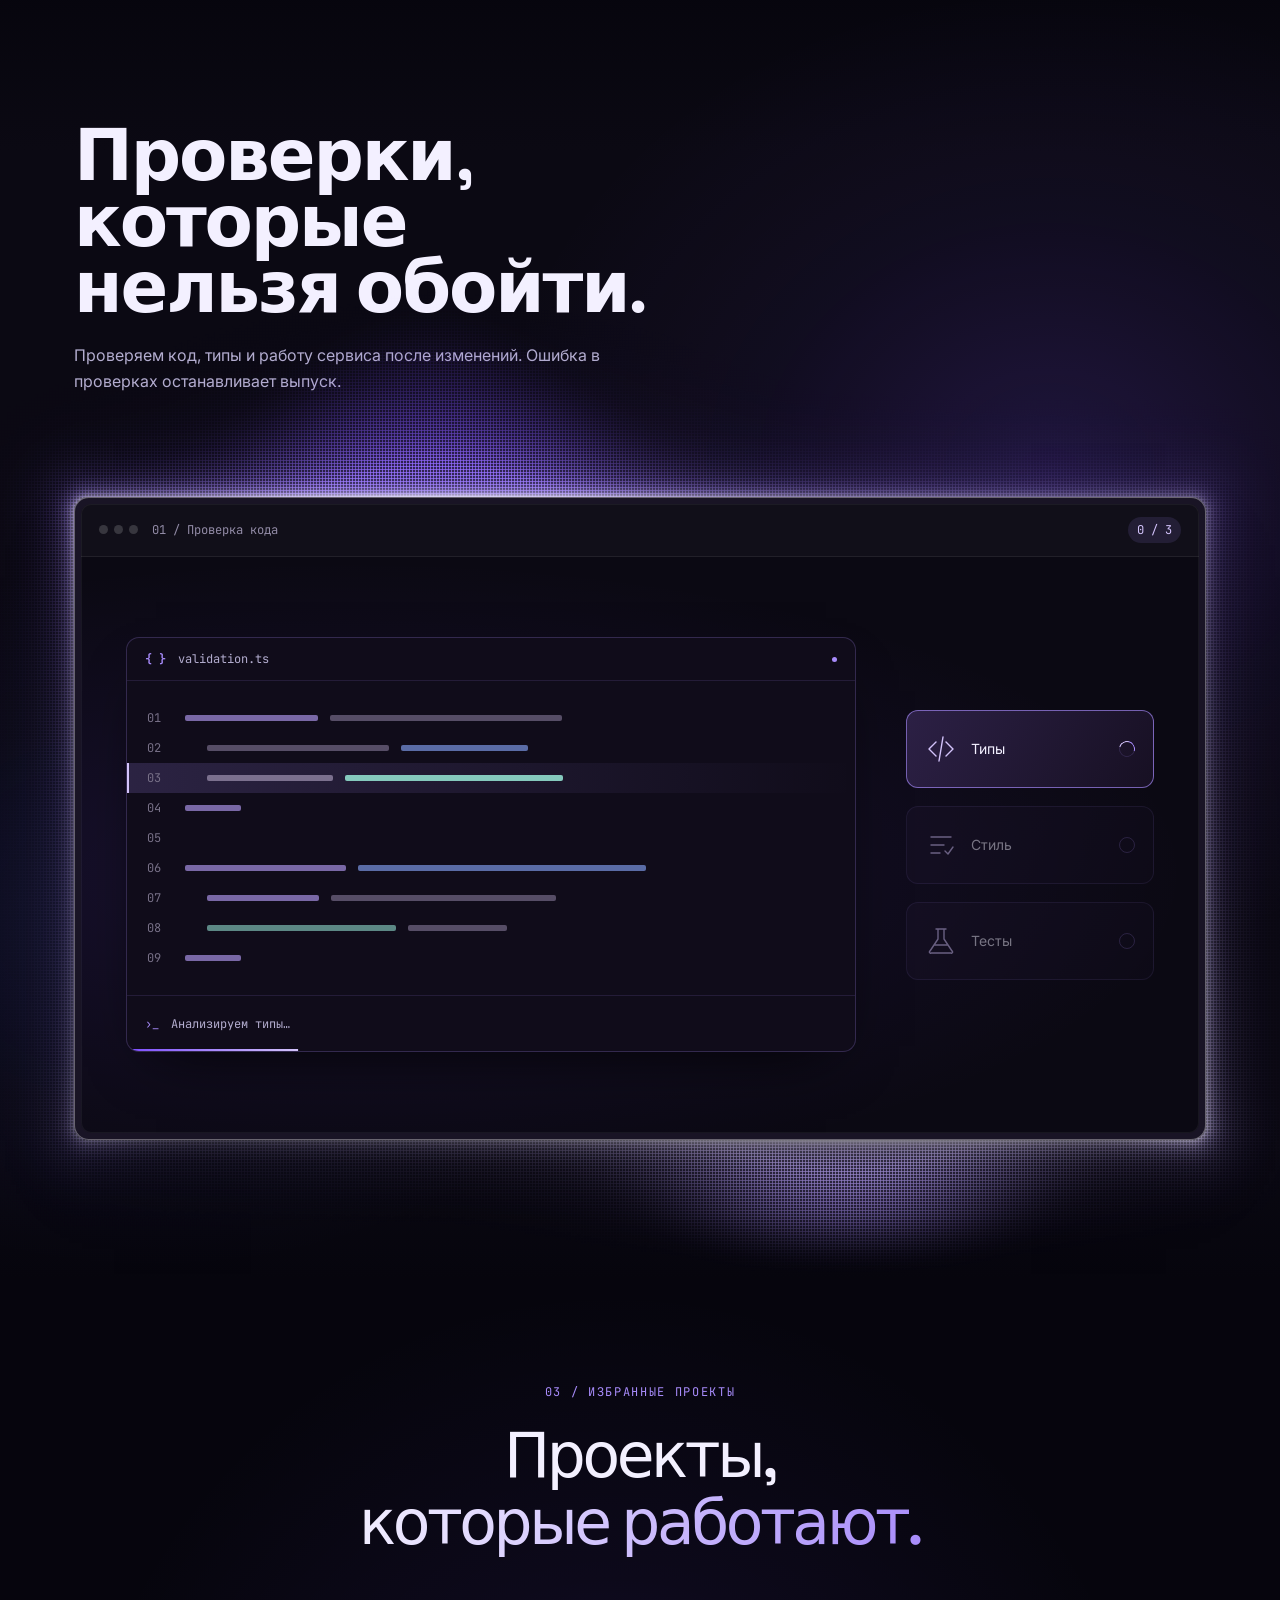
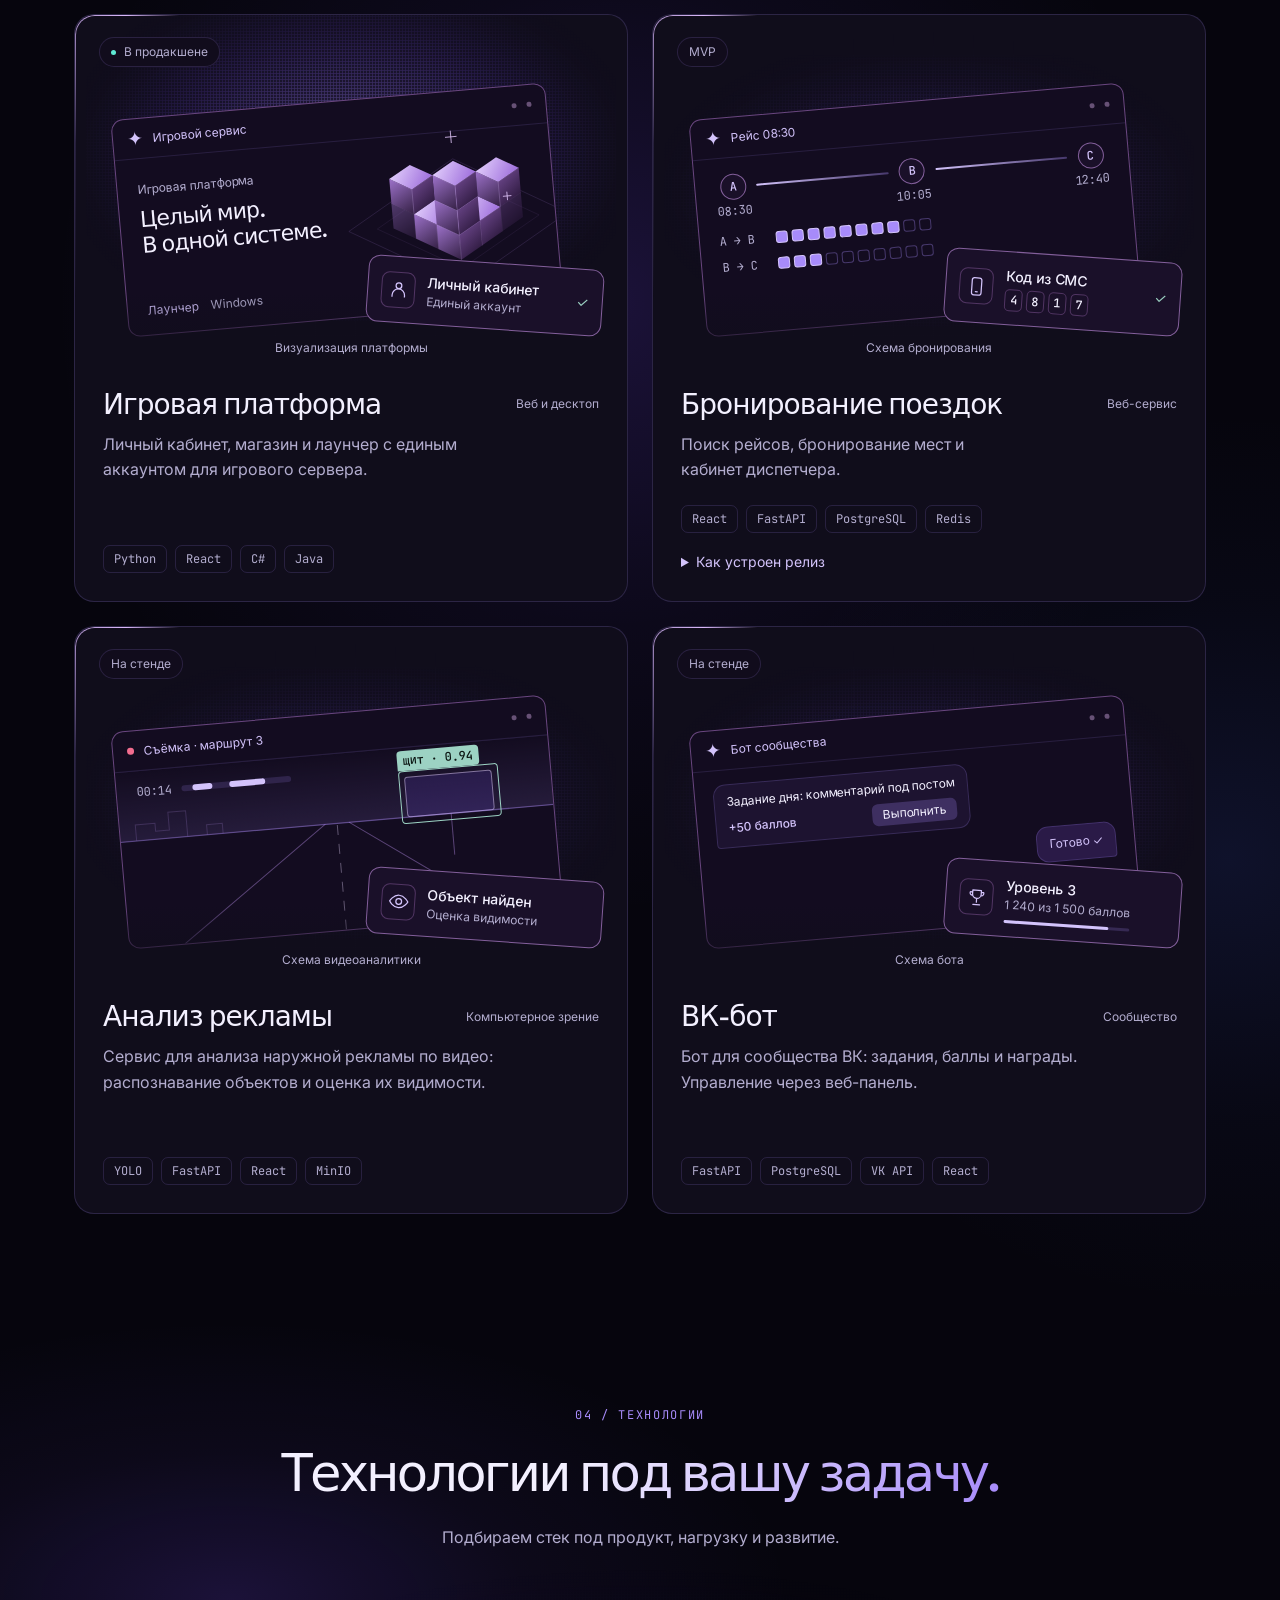
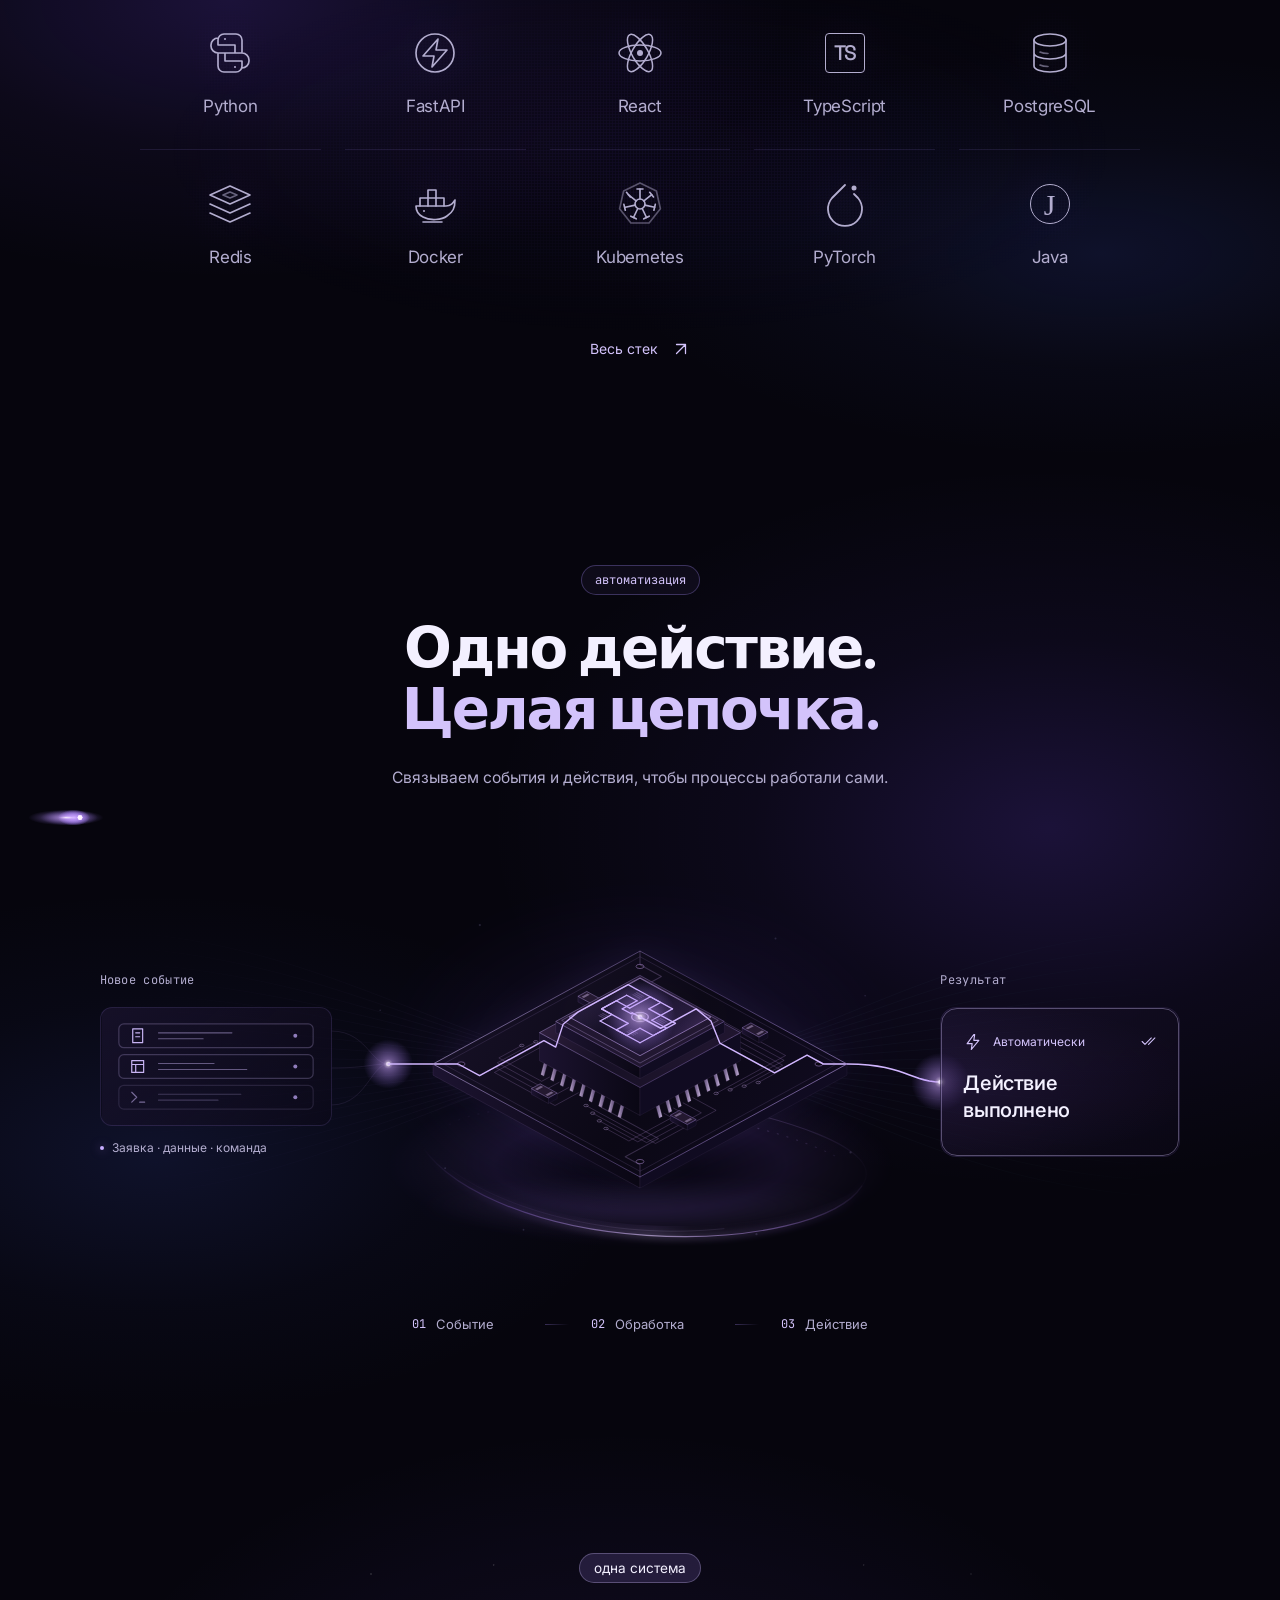
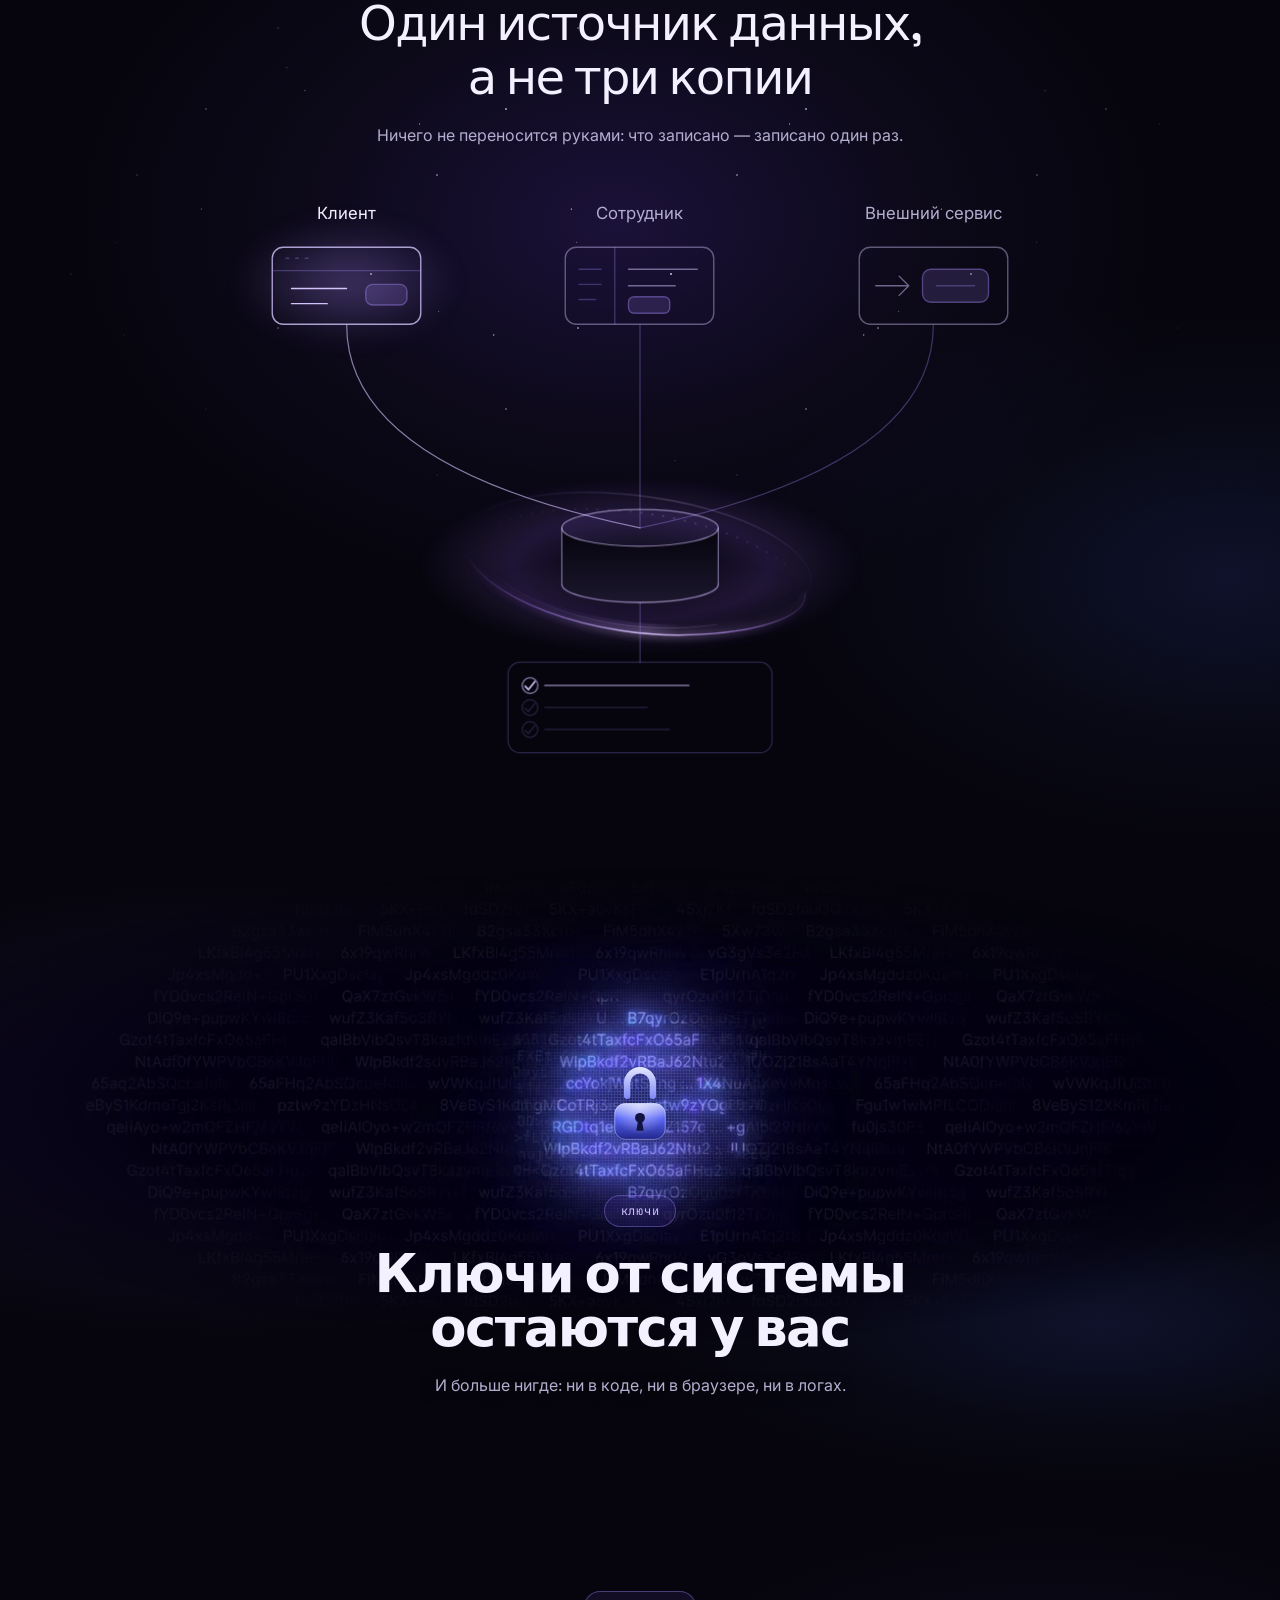
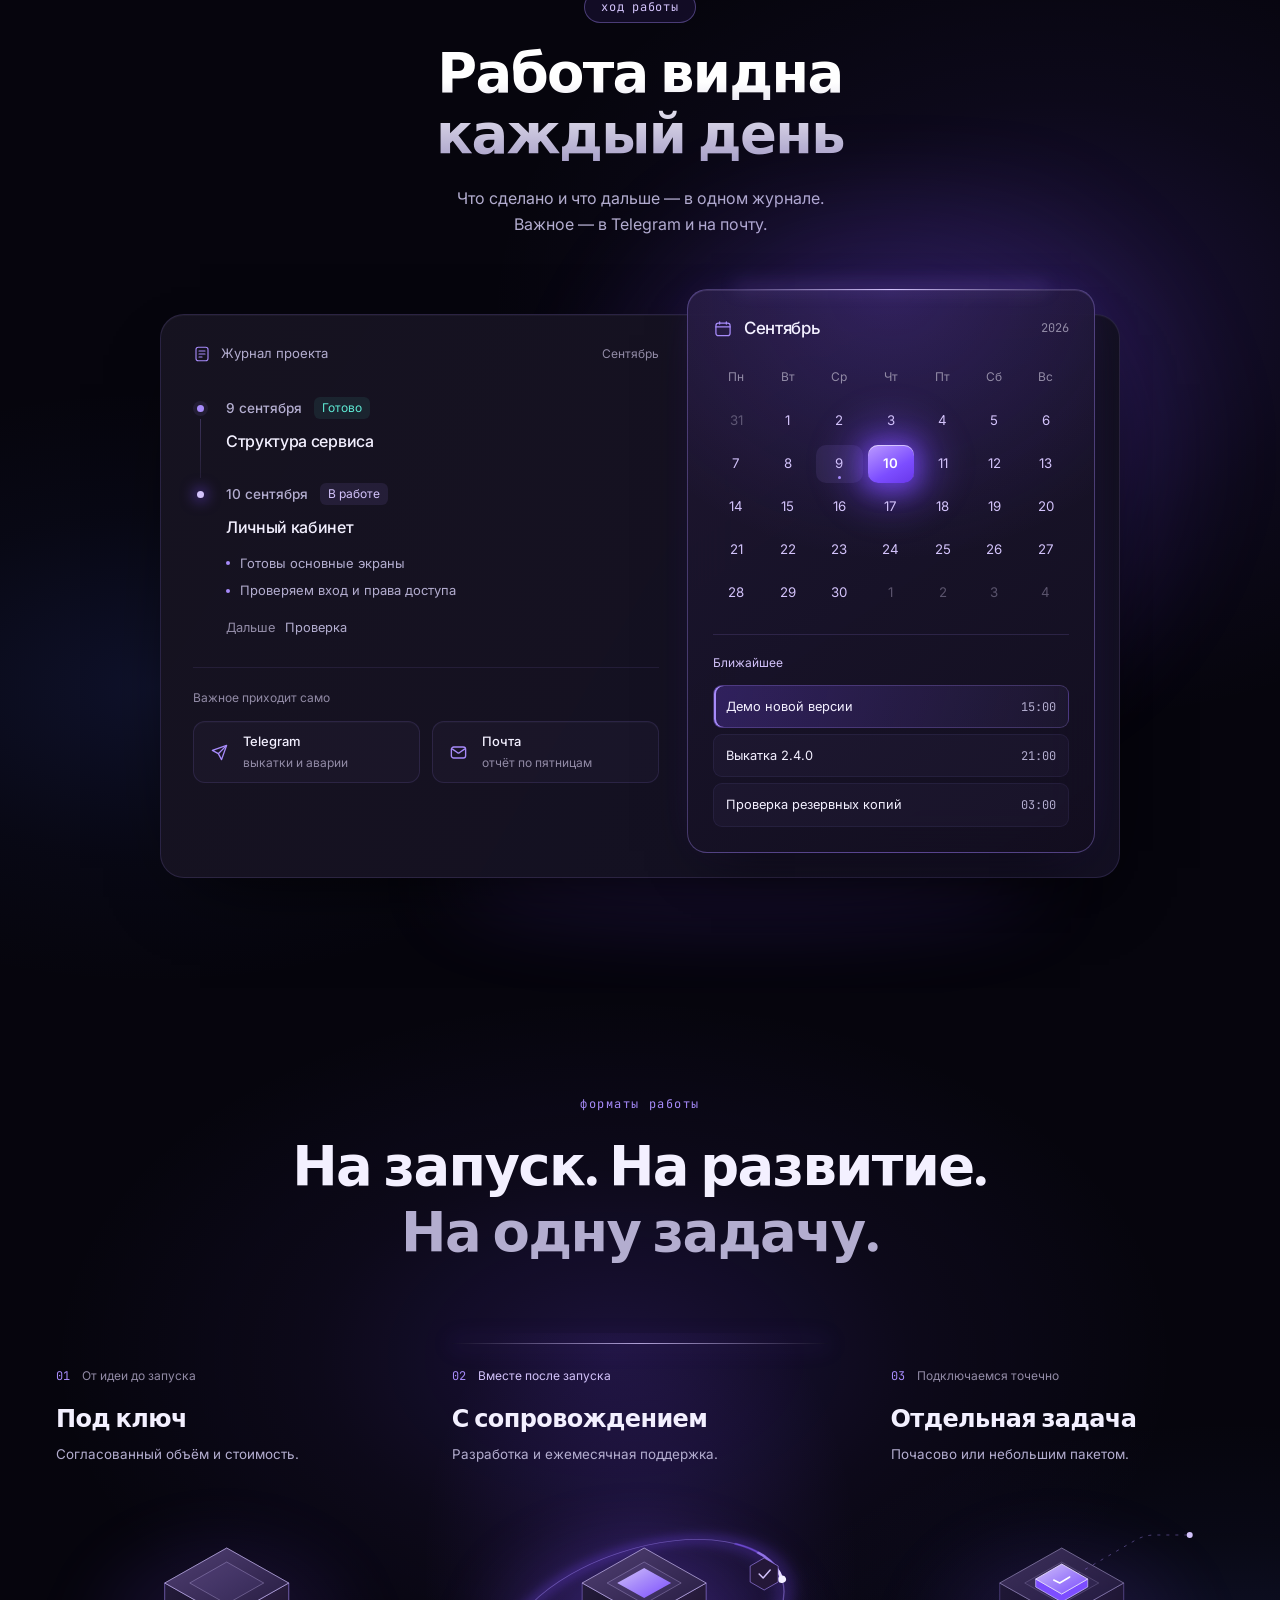
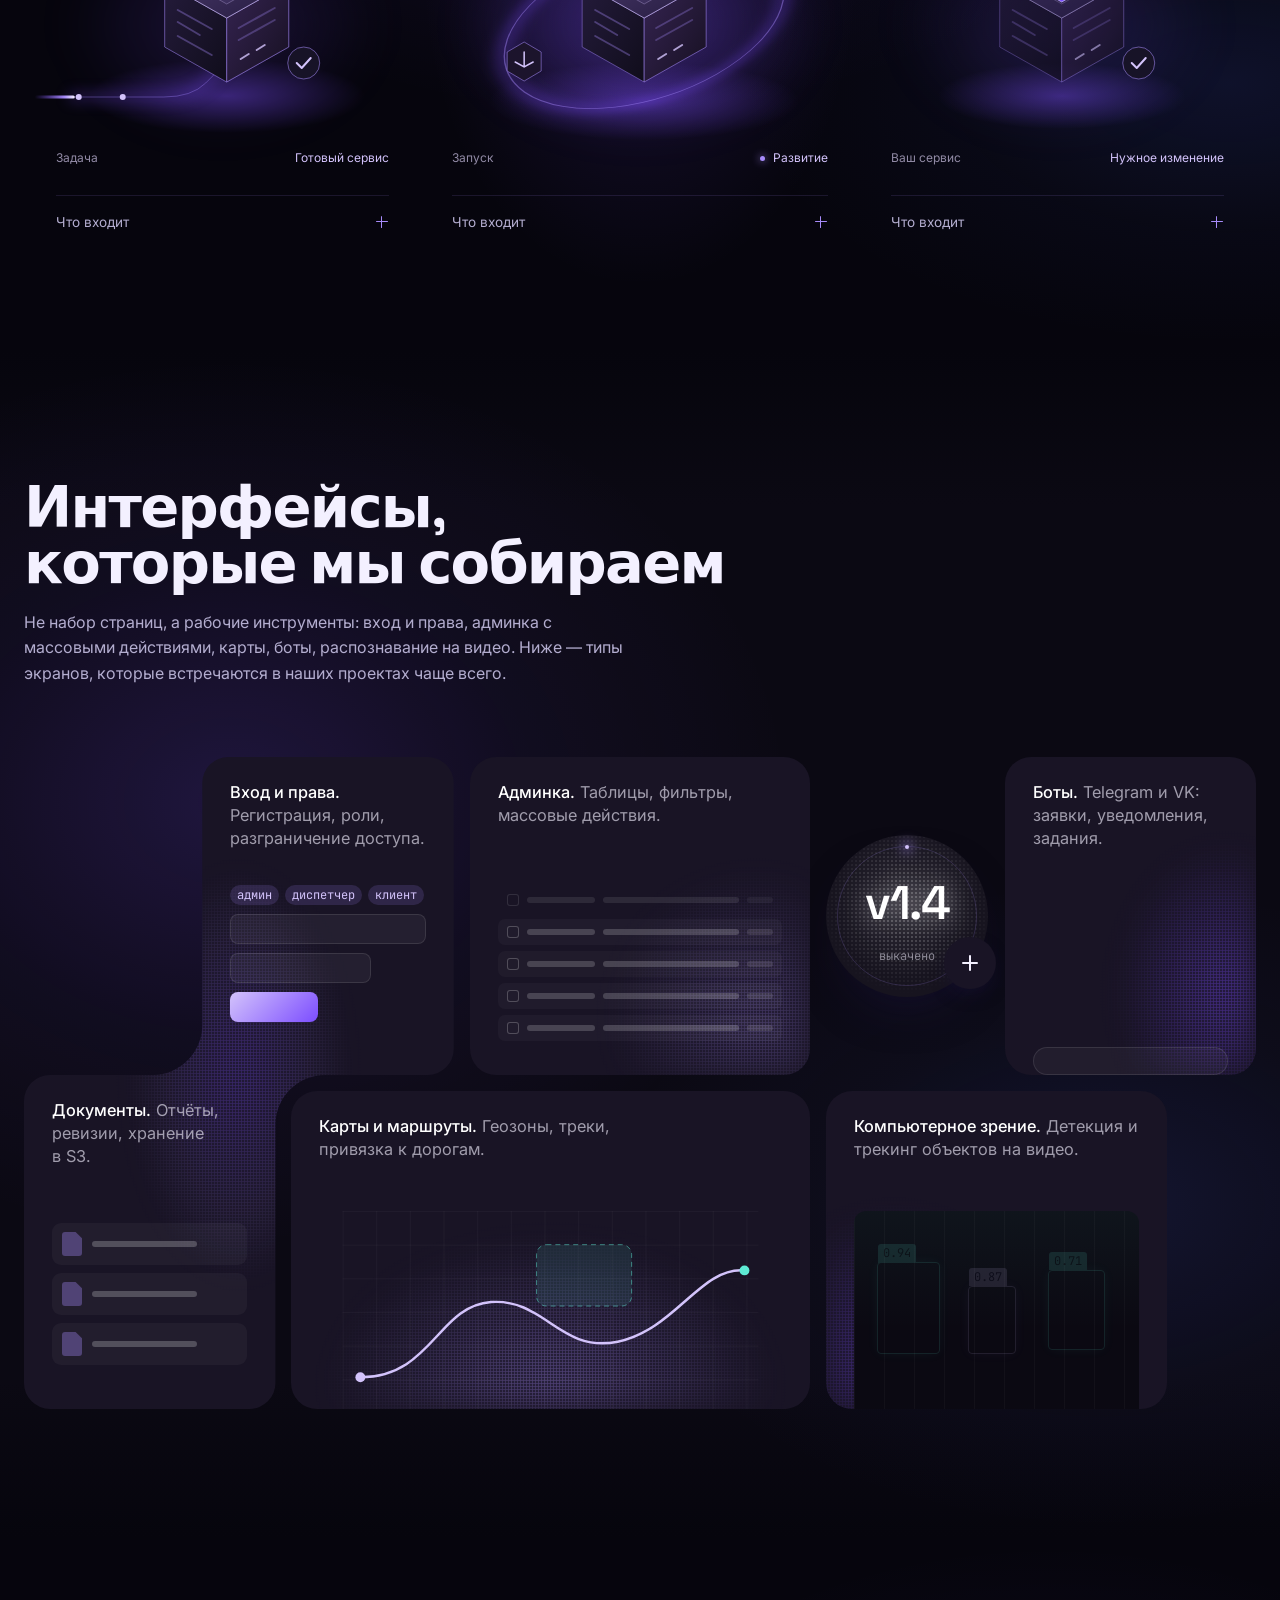
==== commit fee3e2c0: "Refactor SVG animations and styles for contact envelope interaction - Removed unused radial and line" ====
--- a/index.html
+++ b/index.html
@@ -36,36 +36,11 @@
         <feFuncB type="linear" slope="1.085106" intercept="-.085106"/>
       </feComponentTransfer>
     </filter>
-    <radialGradient id="sceneOrbitMist">
-      <stop stop-color="#ad79ff" stop-opacity=".2"/>
-      <stop offset=".45" stop-color="#9865e9" stop-opacity=".1"/>
-      <stop offset="1" stop-color="#9865e9" stop-opacity="0"/>
-    </radialGradient>
-    <radialGradient id="sceneOrbitHaze">
-      <stop offset=".3" stop-color="#9b6bff" stop-opacity="0"/>
-      <stop offset=".65" stop-color="#9b6bff" stop-opacity=".13"/>
-      <stop offset="1" stop-color="#9b6bff" stop-opacity="0"/>
-    </radialGradient>
-    <linearGradient id="sceneOrbitEdge" x1="-190" y1="0" x2="190" y2="0" gradientUnits="userSpaceOnUse">
-      <stop stop-color="#a879ef" stop-opacity="0"/>
-      <stop offset=".28" stop-color="#a879ef" stop-opacity=".45"/>
-      <stop offset=".65" stop-color="#ddc5ff" stop-opacity=".75"/>
-      <stop offset="1" stop-color="#a879ef" stop-opacity="0"/>
-    </linearGradient>
     <radialGradient id="sceneOrbitSpark">
       <stop stop-color="#e7d2ff" stop-opacity=".7"/>
       <stop offset=".22" stop-color="#b98aff" stop-opacity=".4"/>
       <stop offset="1" stop-color="#ad79ff" stop-opacity="0"/>
     </radialGradient>
-    <g id="sceneOrbitBase" fill="none">
-      <ellipse rx="225" ry="40" fill="url(#sceneOrbitHaze)"/>
-      <ellipse rx="152" ry="22" fill="url(#sceneOrbitMist)"/>
-      <g stroke="url(#sceneOrbitEdge)">
-        <ellipse rx="180" ry="26" opacity=".45" stroke-width=".7" vector-effect="non-scaling-stroke"/>
-        <ellipse rx="159" ry="21" opacity=".3" stroke-dasharray="1 8" stroke-width=".8" vector-effect="non-scaling-stroke"/>
-        <path d="M-178 4C-160 29-52 35 56 24 126 17 174 4 180-5" opacity=".8" stroke-width=".85" vector-effect="non-scaling-stroke"/>
-      </g>
-    </g>
   </defs>
 </svg>
 
@@ -1940,27 +1915,65 @@
             <span class="release-aura"></span>
             <svg viewBox="0 0 220 164" fill="none" stroke-linecap="round" stroke-linejoin="round">
               <defs>
-                <!-- Передняя дуга #sceneOrbitBase в координатах сцены: при смене
-                     transform у орбиты маршруты пересчитать. -->
-                <path id="releaseOrbitLeft" d="M17.4 142.8C25.1 152.3 64.5 155.9 109.6 154"/>
-                <path id="releaseOrbitRight" d="M203.6 138.7C200.5 142.8 175.5 148.8 139.1 152 129.2 152.9 119.2 153.6 109.6 154"/>
+                <radialGradient id="releaseFieldHaze">
+                  <stop offset=".18" stop-color="#9e6aff" stop-opacity="0"/>
+                  <stop offset=".57" stop-color="#9460ef" stop-opacity=".2"/>
+                  <stop offset=".8" stop-color="#ad7df8" stop-opacity=".08"/>
+                  <stop offset="1" stop-color="#9460ef" stop-opacity="0"/>
+                </radialGradient>
+                <radialGradient id="releaseFieldGlow">
+                  <stop stop-color="#b398ed" stop-opacity=".5"/>
+                  <stop offset=".38" stop-color="#b398ed" stop-opacity=".22"/>
+                  <stop offset="1" stop-color="#b398ed" stop-opacity="0"/>
+                </radialGradient>
+                <linearGradient id="releaseFieldGlass" x1="1.5" y1="118.8" x2="148.4" y2="165" gradientUnits="userSpaceOnUse">
+                  <stop stop-color="#b58aff" stop-opacity="0"/>
+                  <stop offset=".48" stop-color="#aa78fa" stop-opacity=".03"/>
+                  <stop offset=".86" stop-color="#be94ff" stop-opacity=".16"/>
+                  <stop offset="1" stop-color="#c8aaff" stop-opacity=".02"/>
+                </linearGradient>
+                <linearGradient id="releaseFieldEdge" x1="-13.1" y1="112.9" x2="233.1" y2="143.1" gradientUnits="userSpaceOnUse">
+                  <stop stop-color="#9e6dec" stop-opacity="0"/>
+                  <stop offset=".22" stop-color="#a97bf5" stop-opacity=".45"/>
+                  <stop offset=".54" stop-color="#e0c9ff" stop-opacity=".95"/>
+                  <stop offset=".82" stop-color="#bb8ff8" stop-opacity=".6"/>
+                  <stop offset="1" stop-color="#a879ef" stop-opacity="0"/>
+                </linearGradient>
+                <!-- Маршруты бликов лежат на передней кромке, но начинаются
+                     отступив от краёв: на крутом загибе прямой хвост торчал. -->
+                <path id="releaseFieldFront" d="M-13.1 112.9A124 32 7 0 0 110 160.2A124 32 7 0 0 233.1 143.1"/>
+                <path id="releaseFieldLeft" d="M-5.6 125.9A124 32 7 0 0 110 160.2"/>
+                <path id="releaseFieldRight" d="M222.7 153.9A124 32 7 0 1 110 160.2"/>
               </defs>
-              <g class="scene-orbit release-orbit" transform="translate(110 141) scale(.52 .46)">
-                <use href="#sceneOrbitBase"/>
-              </g>
-              <g class="release-orbit-traveler" data-field-route="releaseOrbitLeft">
-                <ellipse cx="-5" rx="13" ry="3" fill="url(#sceneOrbitSpark)"/>
-                <circle r="8" fill="url(#sceneOrbitSpark)"/><circle r="1.3" fill="#efddff"/>
-              </g>
-              <g class="release-orbit-traveler" data-field-route="releaseOrbitRight">
-                <ellipse cx="-5" rx="13" ry="3" fill="url(#sceneOrbitSpark)"/>
-                <circle r="8" fill="url(#sceneOrbitSpark)"/><circle r="1.3" fill="#efddff"/>
+              <!-- Чаша света по образцу базы: дальняя дуга уходит за стойку,
+                   передняя кромка лежит ниже её дна. Размытия нет — блики
+                   перерисовывают кромку в каждом кадре; мягкость дают слои штриха. -->
+              <g class="release-field-back">
+                <ellipse cx="110" cy="128" rx="148" ry="40" transform="rotate(7 110 128)" fill="url(#releaseFieldHaze)"/>
+                <path d="M-13.1 112.9A124 32 7 0 1 113.9 96.2A124 32 7 0 1 233.1 143.1" stroke="url(#releaseFieldEdge)" opacity=".4"/>
+                <path d="M5 107.6A111 27 7 0 1 113.3 101.2A111 27 7 0 1 213.4 130.5" stroke="url(#releaseFieldEdge)" stroke-dasharray="1 6" opacity=".34"/>
+                <path d="M-13.1 112.9A124 32 7 0 0 110 160.2A124 32 7 0 0 233.1 143.1A124 25 7 0 1 110 153.2A124 25 7 0 1 -13.1 112.9Z" fill="url(#releaseFieldGlass)"/>
+                <ellipse class="release-field-glow" cx="110" cy="142" rx="96" ry="20" fill="url(#releaseFieldGlow)"/>
               </g>
               <path class="release-server-top" d="m40 62 70-23 70 23-70 23Z"/>
               <path class="release-server-face" d="m40 62 70 23v62l-70-23Zm70 23 70-23v62l-70 23Z"/>
               <path class="release-line-dim" d="m40 83 70 23 70-23M40 104l70 23 70-23"/>
               <path class="release-line release-server-flow" pathLength="1" d="m123 101 34-11m-34 31 34-11"/>
               <g class="release-server-lights"><path style="--light: 0s" d="m53 87 8 3"/><path style="--light: .26s" d="m53 107 8 3"/></g>
+              <g class="release-field-front" stroke="url(#releaseFieldEdge)">
+                <use href="#releaseFieldFront" stroke-width="7" opacity=".08"/>
+                <use href="#releaseFieldFront" stroke-width="3.4" opacity=".18"/>
+                <use href="#releaseFieldFront" stroke-width="1.1"/>
+                <path d="M.8 122.5A114 27 7 0 0 110 155.2A114 27 7 0 0 177.1 157.7" stroke-width=".65" opacity=".3"/>
+              </g>
+              <g class="release-field-traveler" data-field-route="releaseFieldLeft">
+                <ellipse cx="-6" rx="16" ry="3.6" fill="url(#sceneOrbitSpark)"/>
+                <circle r="10" fill="url(#sceneOrbitSpark)"/><circle r="1.6" fill="#efddff"/>
+              </g>
+              <g class="release-field-traveler" data-field-route="releaseFieldRight">
+                <ellipse cx="-6" rx="16" ry="3.6" fill="url(#sceneOrbitSpark)"/>
+                <circle r="10" fill="url(#sceneOrbitSpark)"/><circle r="1.6" fill="#efddff"/>
+              </g>
               <path class="release-land" d="m40 62 70-23 70 23-70 23Z"/>
               <g class="release-package">
                 <path class="release-package-top" d="m86 24 24-9 24 9-24 9Z"/>
@@ -3508,7 +3521,16 @@
               <linearGradient id="contactEdge" x1="157" y1="103" x2="381" y2="267" gradientUnits="userSpaceOnUse"><stop stop-color="#ad86ec" stop-opacity=".25"/><stop offset=".42" stop-color="#e5d7ff" stop-opacity=".95"/><stop offset="1" stop-color="#9063ce" stop-opacity=".2"/></linearGradient>
               <linearGradient id="contactFold" x1="174" y1="217" x2="401" y2="267" gradientUnits="userSpaceOnUse"><stop stop-color="#322144"/><stop offset=".55" stop-color="#24182f"/><stop offset="1" stop-color="#191222"/></linearGradient>
               <linearGradient id="contactOrbit" x1="84" y1="229" x2="484" y2="267" gradientUnits="userSpaceOnUse"><stop stop-color="#a879ef" stop-opacity="0"/><stop offset=".3" stop-color="#a879ef" stop-opacity=".45"/><stop offset=".65" stop-color="#ddc5ff" stop-opacity=".7"/><stop offset="1" stop-color="#a879ef" stop-opacity="0"/></linearGradient>
+              <!-- Наружная сторона клапана: светлее у сгиба, темнее к вершине.
+                   Координаты открытого клапана, закрытый — его отражение. -->
+              <linearGradient id="contactFlap" x1="250" y1="117" x2="241" y2="44" gradientUnits="userSpaceOnUse"><stop stop-color="#3b2a55"/><stop offset="1" stop-color="#1e1531"/></linearGradient>
               <filter id="contactSoftGlow" x="-100%" y="-100%" width="300%" height="300%"><feGaussianBlur stdDeviation="6"/></filter>
+              <!-- Письмо уходит в конверт: ниже его дна рисунка нет. -->
+              <clipPath id="contactLetterClip"><path d="M0 0H560V204.5L0 316Z"/></clipPath>
+              <!-- Маршруты бликов лежат на передней дуге орбиты и начинаются там,
+                   где загиб у концов уже пологий. -->
+              <path id="contactOrbitLeft" d="M69.4 261.2C101 287.4 195.9 294.1 296 272.7"/>
+              <path id="contactOrbitRight" d="M489.2 184.9C470.9 214.2 401.4 247.5 312 269 306.7 270.3 301.3 271.5 296 272.7"/>
             </defs>
             <ellipse cx="281" cy="234" rx="255" ry="105" fill="url(#contactHalo)"/>
             <ellipse cx="282" cy="260" rx="143" ry="24" fill="#9b6bff" opacity=".07" filter="url(#contactSoftGlow)"/>
@@ -3516,30 +3538,58 @@
               <ellipse cx="280" cy="230" rx="222" ry="65" opacity=".28"/>
               <ellipse cx="280" cy="230" rx="198" ry="52" opacity=".35" stroke-dasharray="2 10"/>
             </g>
+            <!-- Цикл 10 с: письмо поднимается и заполняется, уходит внутрь,
+                 клапан закрывается, печать загорается, конверт приподнимается
+                 и возвращается открытым. Исходные позиции — готовый рисунок:
+                 его же видно при уменьшении движения. -->
             <g class="contact-envelope-motion">
-              <path d="m137 139 98-93a12 12 0 0 1 13-3l116 52-91 125Z" fill="#1b122c" stroke="url(#contactEdge)"/>
-              <path d="m145 142 99-85 108 43" stroke="#d3b4ff" stroke-opacity=".12"/>
-              <g class="contact-letter">
-                <path d="m175 91 148-29a10 10 0 0 1 12 8l30 144-169 34-30-145a10 10 0 0 1 9-12Z" fill="url(#contactPaper)" stroke="url(#contactEdge)"/>
-                <path d="m192 111 32-6m-28 25 117-23m-112 44 91-18m-87 38 109-22" stroke="#d9c5f5" stroke-opacity=".48" stroke-width="3" stroke-linecap="round"/>
-                <path d="m303 87 4-1" stroke="#eadfff" stroke-width="5" stroke-linecap="round"/>
+              <path d="M137 139 364 95 273 220Z" fill="#1b122c"/>
+              <g class="contact-flap contact-flap-back">
+                <path d="m137 139 98-93a12 12 0 0 1 13-3l116 52Z" fill="#1b122c" stroke="url(#contactEdge)"/>
+                <path d="m145 142 99-85 108 43" stroke="#d3b4ff" stroke-opacity=".12"/>
+              </g>
+              <g clip-path="url(#contactLetterClip)">
+                <g class="contact-letter">
+                  <path d="m175 91 148-29a10 10 0 0 1 12 8l30 144-169 34-30-145a10 10 0 0 1 9-12Z" fill="url(#contactPaper)" stroke="url(#contactEdge)"/>
+                  <g stroke="#d9c5f5" stroke-opacity=".48" stroke-width="3" stroke-linecap="round">
+                    <path class="contact-letter-line" d="m192 111 32-6"/>
+                    <path class="contact-letter-line" style="--contact-row: 1" d="m196 130 117-23"/>
+                    <path class="contact-letter-line" style="--contact-row: 2" d="m201 151 91-18"/>
+                    <path class="contact-letter-line" style="--contact-row: 3" d="m205 171 109-22"/>
+                  </g>
+                  <path class="contact-letter-pin" d="m303 87 4-1" stroke="#eadfff" stroke-width="5" stroke-linecap="round"/>
+                </g>
               </g>
               <path d="m137 139 226-44 44 140-226 45Z" fill="url(#contactGlass)" stroke="url(#contactEdge)"/>
               <path d="m181 280 226-45 2 8-226 45Z" fill="#21152f" stroke="#865cae" stroke-opacity=".3"/>
-              <path d="m137 139 130 62 96-106" stroke="#dac2ff" stroke-opacity=".64" stroke-width="1.2"/>
+              <path class="contact-envelope-v" d="m137 139 130 62 96-106" stroke="#dac2ff" stroke-opacity=".64" stroke-width="1.2"/>
               <path d="m181 280 81-103a8 8 0 0 1 10-2l135 60Z" fill="url(#contactFold)" stroke="url(#contactEdge)"/>
               <path d="m187 277 78-98a4 4 0 0 1 5-1l132 57" stroke="#e6ceff" stroke-opacity=".18"/>
               <path class="contact-envelope-shine" d="m183 280 116-23" stroke="#bd8afa" stroke-width="3" opacity=".45" filter="url(#contactSoftGlow)"/>
               <path d="m183 280 116-23" stroke="#d6b1ff" stroke-opacity=".55"/>
+              <!-- Закрытый клапан — отражение открытого через сгиб, поэтому лежит
+                   поверх нижнего клапана, как у настоящего конверта. -->
+              <g class="contact-flap contact-flap-front">
+                <path d="m137 139 98-93a12 12 0 0 1 13-3l116 52Z" fill="url(#contactFlap)" stroke="url(#contactEdge)"/>
+              </g>
               <g transform="translate(299 225)">
-                <circle r="17" fill="#241736" stroke="#c59aed" stroke-opacity=".55"/>
-                <path d="m-5 0 4 4 7-8" stroke="#e0c6ff" stroke-width="1.5" stroke-linecap="round" stroke-linejoin="round"/>
+                <circle class="contact-seal-ring" r="17" stroke="#d6b1ff" stroke-width="1.2"/>
+                <g class="contact-seal">
+                  <circle r="17" fill="#241736" stroke="#c59aed" stroke-opacity=".55"/>
+                  <path class="contact-seal-check" d="m-5 0 4 4 7-8" stroke="#e0c6ff" stroke-width="1.5" stroke-linecap="round" stroke-linejoin="round"/>
+                </g>
               </g>
             </g>
             <path d="M59 246c10 40 130 53 253 23 104-25 181-66 182-98" stroke="url(#contactOrbit)"/>
-            <g class="contact-spark contact-spark-a" transform="translate(99 257)"><circle r="10" fill="#ad79ff" opacity=".5" filter="url(#contactSoftGlow)"/><circle r="2.5" fill="#e7d2ff"/></g>
-            <g class="contact-spark contact-spark-b" transform="translate(449 212)"><circle r="9" fill="#ad79ff" opacity=".5" filter="url(#contactSoftGlow)"/><circle r="2" fill="#e7d2ff"/></g>
-            <g class="contact-spark contact-spark-c" stroke="#b99adf" stroke-linecap="round"><path d="M427 93v10m-5-5h10M121 103v6m-3-3h6"/></g>
+            <g class="contact-field-traveler" data-field-route="contactOrbitLeft">
+              <ellipse cx="-8" rx="20" ry="4.6" fill="url(#sceneOrbitSpark)"/>
+              <circle r="12" fill="url(#sceneOrbitSpark)"/><circle r="2.2" fill="#efddff"/>
+            </g>
+            <g class="contact-field-traveler" data-field-route="contactOrbitRight">
+              <ellipse cx="-8" rx="20" ry="4.6" fill="url(#sceneOrbitSpark)"/>
+              <circle r="12" fill="url(#sceneOrbitSpark)"/><circle r="2.2" fill="#efddff"/>
+            </g>
+            <g class="contact-spark" stroke="#b99adf" stroke-linecap="round"><path d="M427 93v10m-5-5h10M121 103v6m-3-3h6"/></g>
             <circle cx="78" cy="187" r="1.5" fill="#a48aba" opacity=".5"/>
             <circle cx="469" cy="136" r="1.5" fill="#a48aba" opacity=".6"/>
           </svg>
--- a/style.css
+++ b/style.css
@@ -2753,17 +2753,89 @@
 .contact-lede { margin-top: 23px; color: var(--muted); font-size: 1rem; line-height: 1.75; }
 .contact-scene { width: 100%; max-width: 560px; margin: -9px auto -3px; pointer-events: none; }
 .contact-scene svg { display: block; width: 100%; height: auto; overflow: visible; }
+/* Письмо — общий цикл 10 с: письмо поднимается и заполняется строками,
+   уходит внутрь, клапан закрывается, загорается печать, запечатанный конверт
+   приподнимается и возвращается открытым. Длительность у всех одна, поэтому
+   пауза вне экрана сохраняет связь шагов. Исходные значения — готовый
+   рисунок: его видно без анимации. */
 .contact-envelope-motion {
   transform-box: view-box; transform-origin: 280px 170px; will-change: transform;
-  animation: contact-envelope-float 8s ease-in-out infinite;
-  animation-delay: calc(0s - var(--shot-t, 0s));
-}
-.contact-envelope-shine { animation: contact-envelope-light 8s ease-in-out infinite; animation-delay: calc(0s - var(--shot-t, 0s)); }
-.contact-spark { animation: contact-spark-light 6s ease-in-out infinite; animation-delay: calc(var(--contact-delay, 0s) - var(--shot-t, 0s)); }
-.contact-spark-b { --contact-delay: -2s; }
-.contact-spark-c { --contact-delay: -4s; }
-@keyframes contact-envelope-float { 0%, 100% { transform: translateY(3px); } 50% { transform: translateY(-8px); } }
-@keyframes contact-envelope-light { 0%, 100% { opacity: .28; } 50% { opacity: .65; } }
+  animation: contact-envelope-float 10s ease-in-out calc(0s - var(--shot-t, 0s)) infinite both;
+}
+@keyframes contact-envelope-float {
+  0%, 47% { transform: translateY(3px); }
+  62% { transform: translateY(-8px); }
+  79% { transform: translateY(-6px); }
+  96%, 100% { transform: translateY(3px); }
+}
+/* Письмо движется вдоль своей оси; ниже дна конверта его срезает клип.
+   Пока пишется, оно выше исходного места: иначе три строки из четырёх
+   оставались за стеклом конверта. */
+.contact-letter { animation: contact-letter 10s calc(0s - var(--shot-t, 0s)) infinite both; }
+@keyframes contact-letter {
+  0%, 2% { transform: translate(14.7px, 70.5px); animation-timing-function: cubic-bezier(.22, .7, .3, 1); }
+  11%, 31% { transform: translate(-6.9px, -33.3px); animation-timing-function: cubic-bezier(.55, 0, .8, .35); }
+  39%, 100% { transform: translate(14.7px, 70.5px); }
+}
+/* Строки дописываются от начала: масштаб вдоль наклона письма, а не по
+   экрану. Сброс — пока письмо внутри. */
+.contact-letter-line {
+  transform-box: fill-box; transform-origin: 0 100%;
+  animation: contact-letter-line 10s ease-out calc(var(--contact-row, 0) * .35s - var(--shot-t, 0s)) infinite both;
+}
+@keyframes contact-letter-line {
+  0%, 12% { transform: rotate(-11deg) scaleX(0) rotate(11deg); }
+  15.5%, 59.9% { transform: rotate(-11deg) scaleX(1) rotate(11deg); }
+  60%, 100% { transform: rotate(-11deg) scaleX(0) rotate(11deg); }
+}
+.contact-letter-pin { transform-box: fill-box; transform-origin: 50% 50%; animation: contact-letter-pin 10s calc(0s - var(--shot-t, 0s)) infinite both; }
+@keyframes contact-letter-pin {
+  0%, 26% { opacity: 0; transform: scale(.3); }
+  28.5% { opacity: 1; transform: scale(1.4); }
+  31%, 59.9% { opacity: 1; transform: none; }
+  60%, 100% { opacity: 0; transform: scale(.3); }
+}
+/* Клапан поворачивается вокруг сгиба: сжатие поперёк сгиба до нуля и
+   отражение. Открытая половина лежит за письмом, закрытая — поверх нижнего
+   клапана, поэтому это два слоя, и смена идёт в момент, когда клапан
+   виден ребром. */
+.contact-flap { transform-box: view-box; transform-origin: 137px 139px; }
+.contact-flap-back { animation: contact-flap-back 10s calc(0s - var(--shot-t, 0s)) infinite both; }
+.contact-flap-front { opacity: 0; animation: contact-flap-front 10s calc(0s - var(--shot-t, 0s)) infinite both; }
+@keyframes contact-flap-back {
+  0%, 39% { transform: rotate(-10.97deg) scaleY(1) rotate(10.97deg); animation-timing-function: cubic-bezier(.55, 0, 1, .45); }
+  43%, 86% { transform: rotate(-10.97deg) scaleY(0) rotate(10.97deg); animation-timing-function: cubic-bezier(0, .55, .45, 1); }
+  90%, 100% { transform: rotate(-10.97deg) scaleY(1) rotate(10.97deg); }
+}
+@keyframes contact-flap-front {
+  0%, 43% { opacity: 1; transform: rotate(-10.97deg) scaleY(0) rotate(10.97deg); animation-timing-function: cubic-bezier(0, .55, .45, 1); }
+  47%, 82% { opacity: 1; transform: rotate(-10.97deg) scaleY(-1) rotate(10.97deg); animation-timing-function: cubic-bezier(.55, 0, 1, .45); }
+  86%, 100% { opacity: 1; transform: rotate(-10.97deg) scaleY(0) rotate(10.97deg); }
+}
+/* Линии «V» — края открытого конверта; закрытый клапан ложится на их место. */
+.contact-envelope-v { animation: contact-envelope-v 10s calc(0s - var(--shot-t, 0s)) infinite both; }
+@keyframes contact-envelope-v { 0%, 40% { opacity: 1; } 44%, 84% { opacity: 0; } 88%, 100% { opacity: 1; } }
+/* Печать загорается, когда клапан лёг, и гаснет, когда он поднимается. */
+.contact-seal, .contact-seal-ring { transform-box: fill-box; transform-origin: 50% 50%; }
+.contact-seal { animation: contact-seal 10s calc(0s - var(--shot-t, 0s)) infinite both; }
+.contact-seal-check { animation: contact-seal-check 10s calc(0s - var(--shot-t, 0s)) infinite both; }
+.contact-seal-ring { opacity: 0; animation: contact-seal-ring 10s var(--ease-out) calc(0s - var(--shot-t, 0s)) infinite both; }
+@keyframes contact-seal {
+  0%, 46% { opacity: .5; transform: scale(.9); }
+  49.5% { opacity: 1; transform: scale(1.12); }
+  53%, 84% { opacity: 1; transform: none; }
+  91%, 100% { opacity: .5; transform: scale(.9); }
+}
+@keyframes contact-seal-check { 0%, 47.5% { opacity: 0; } 51%, 84% { opacity: 1; } 89%, 100% { opacity: 0; } }
+@keyframes contact-seal-ring { 0%, 47.5% { opacity: 0; transform: none; } 49% { opacity: .7; } 60%, 100% { opacity: 0; transform: scale(2.2); } }
+.contact-envelope-shine { animation: contact-envelope-light 10s ease-in-out calc(0s - var(--shot-t, 0s)) infinite both; }
+@keyframes contact-envelope-light { 0%, 47% { opacity: .28; } 51% { opacity: .85; } 63%, 82% { opacity: .42; } 94%, 100% { opacity: .28; } }
+/* Кадры строит скрипт по маршруту из SVG; фазу на паузе хранит общий контроллер. */
+.contact-field-traveler {
+  opacity: 0; transform-box: view-box; transform-origin: 0 0;
+  animation: var(--field-motion) 5s linear calc(var(--field-delay, 0s) - var(--shot-t, 0s)) infinite both;
+}
+.contact-spark { animation: contact-spark-light 5s ease-in-out calc(0s - var(--shot-t, 0s)) infinite; }
 @keyframes contact-spark-light { 0%, 100% { opacity: .3; } 50% { opacity: .95; } }
 .contact-direct { display: grid; grid-template-columns: repeat(2, minmax(0, 1fr)); gap: 12px; }
 .contact-channel {
@@ -2896,7 +2968,8 @@
   .contact-grid { grid-template-columns: 1fr; gap: 50px; max-width: 600px; margin-inline: auto; }
   .contact-copy { text-align: center; }
   .contact-copy h2 { font-size: clamp(2.45rem, 6.2vw, 3.55rem); }
-  .contact-scene { max-width: 480px; margin-block: -16px -8px; }
+  /* Сверху запас под письмо: пока оно пишется, оно выше клапана. */
+  .contact-scene { max-width: 480px; margin-block: -4px -8px; }
 }
 @media (max-width: 520px) {
   .section-contact { padding-block: 76px 92px; }
@@ -2917,7 +2990,7 @@
   .contact-response { margin-top: 15px; }
 }
 @media (prefers-reduced-motion: reduce) {
-  .contact-envelope-motion, .contact-envelope-shine, .contact-spark { animation: none; }
+  .contact-scene * { animation: none; }
   .contact-envelope-motion { transform: none; }
   .contact-select-menu { animation: none; }
 }
@@ -3186,7 +3259,7 @@
   26% { opacity: 1; transform: scale(1.07); }
   100% { opacity: .8; transform: scale(1); }
 }
-.release-step-note { margin: 8px 0 0; min-height: 22px; font-size: 14px; line-height: 22px; color: var(--muted); }
+.release-step-note { margin: 14px 0 0; min-height: 22px; font-size: 14px; line-height: 22px; color: var(--muted); }
 .release-glass { fill: url(#releaseGlass); stroke: rgba(var(--accent-hi-rgb), .55); }
 .release-line { stroke: rgba(var(--accent-hi-rgb), .72); }
 .release-line-dim { stroke: rgba(var(--accent-rgb), .3); }
@@ -3255,15 +3328,23 @@
    var(--ease-out) почти вся дистанция проходит за первую треть. */
 .release-land { stroke: var(--accent-hi); stroke-width: 1.4; opacity: 0; transform-box: fill-box; transform-origin: 50% 50%; }
 .release-demo[data-phase="launch"] .release-land { animation: releaseLand 1.1s var(--ease-out) .48s both; }
-/* Кадры строит скрипт по маршруту из SVG; фазу на паузе хранит .release-demo. */
-.release-orbit-traveler {
-  opacity: 0; transform-box: view-box; transform-origin: 0 0;
-  animation: var(--field-motion) 3s linear calc(var(--field-delay, 0s) - var(--shot-t, 0s)) infinite both;
-}
 @keyframes releaseLand {
   0% { opacity: 0; transform: scale(.3); }
   22% { opacity: .9; }
   100% { opacity: 0; transform: scale(1.22); }
+}
+/* Чаша под стойкой загорается вместе с этапом, как и ореол: пока запуск
+   ждёт, свет приглушён. Касание пакета уходит вниз — пятно под дном
+   вспыхивает следом за кольцом на крышке. */
+.release-field-back, .release-field-front { pointer-events: none; opacity: .6; transition: opacity .8s; }
+.release-step:is([data-state="active"], [data-state="done"]) :is(.release-field-back, .release-field-front) { opacity: 1; }
+.release-field-glow { opacity: .45; transform-box: fill-box; transform-origin: 50% 50%; }
+.release-demo[data-phase="launch"] .release-field-glow { animation: releaseFieldPulse 1.5s var(--ease-out) .56s both; }
+@keyframes releaseFieldPulse { 38% { opacity: 1; transform: scale(1.07); } }
+/* Кадры строит скрипт по маршруту из SVG; фазу на паузе хранит .release-demo. */
+.release-field-traveler {
+  opacity: 0; transform-box: view-box; transform-origin: 0 0;
+  animation: var(--field-motion) 3s linear calc(var(--field-delay, 0s) - var(--shot-t, 0s)) infinite both;
 }
 /* Запущенная стойка не замирает до конца круга: по правым линиям идёт поток. */
 .release-server-flow { stroke-dasharray: .12 .1; opacity: 0; transition: opacity .8s; }
@@ -5092,8 +5173,6 @@
   .hero-cta { flex-direction: column; align-items: stretch; max-width: 360px; margin-inline: auto; }
 }
 
-.scene-orbit { pointer-events: none; }
-
 /* Только пауза: снятие класса продолжает анимацию с прежней фазы.
    Обёртки выбирает initMotionVisibility; hover-пауза бегущей строки
    после возвращения в кадр по-прежнему работает своим правилом. */
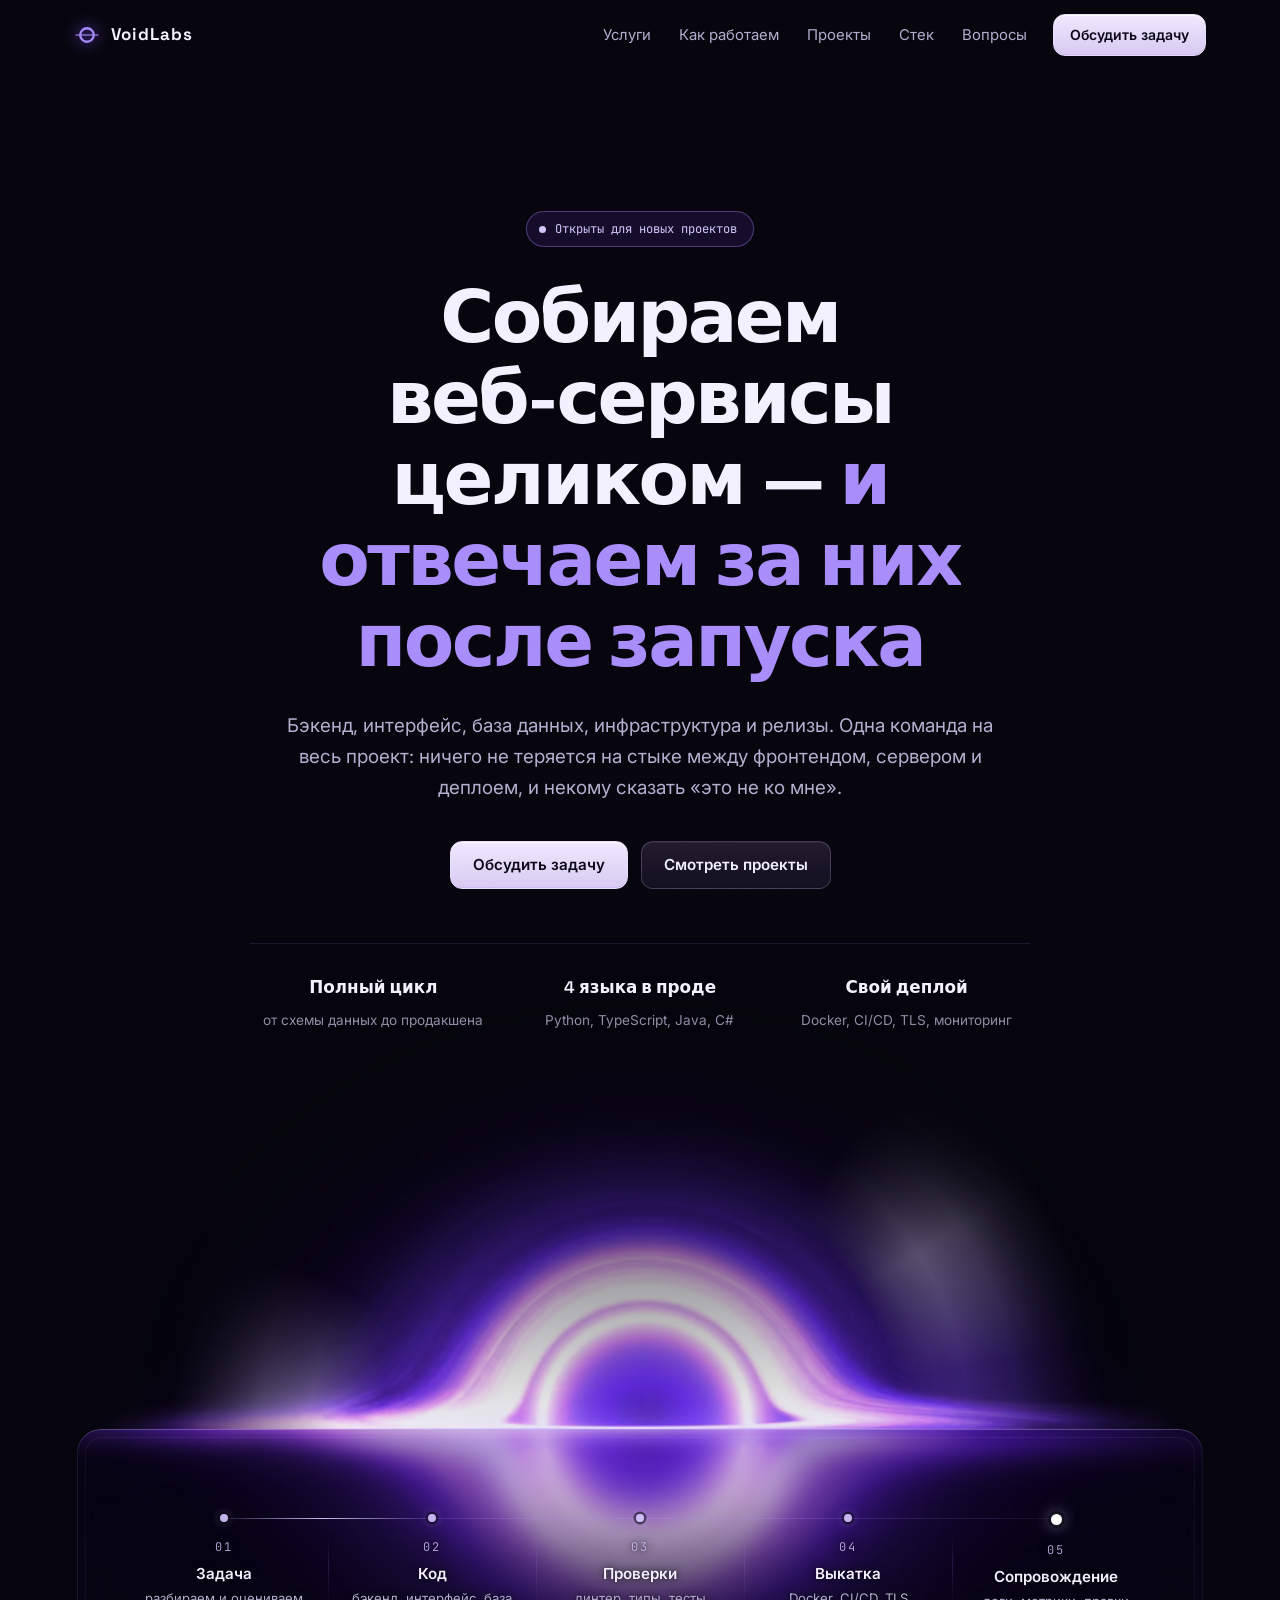
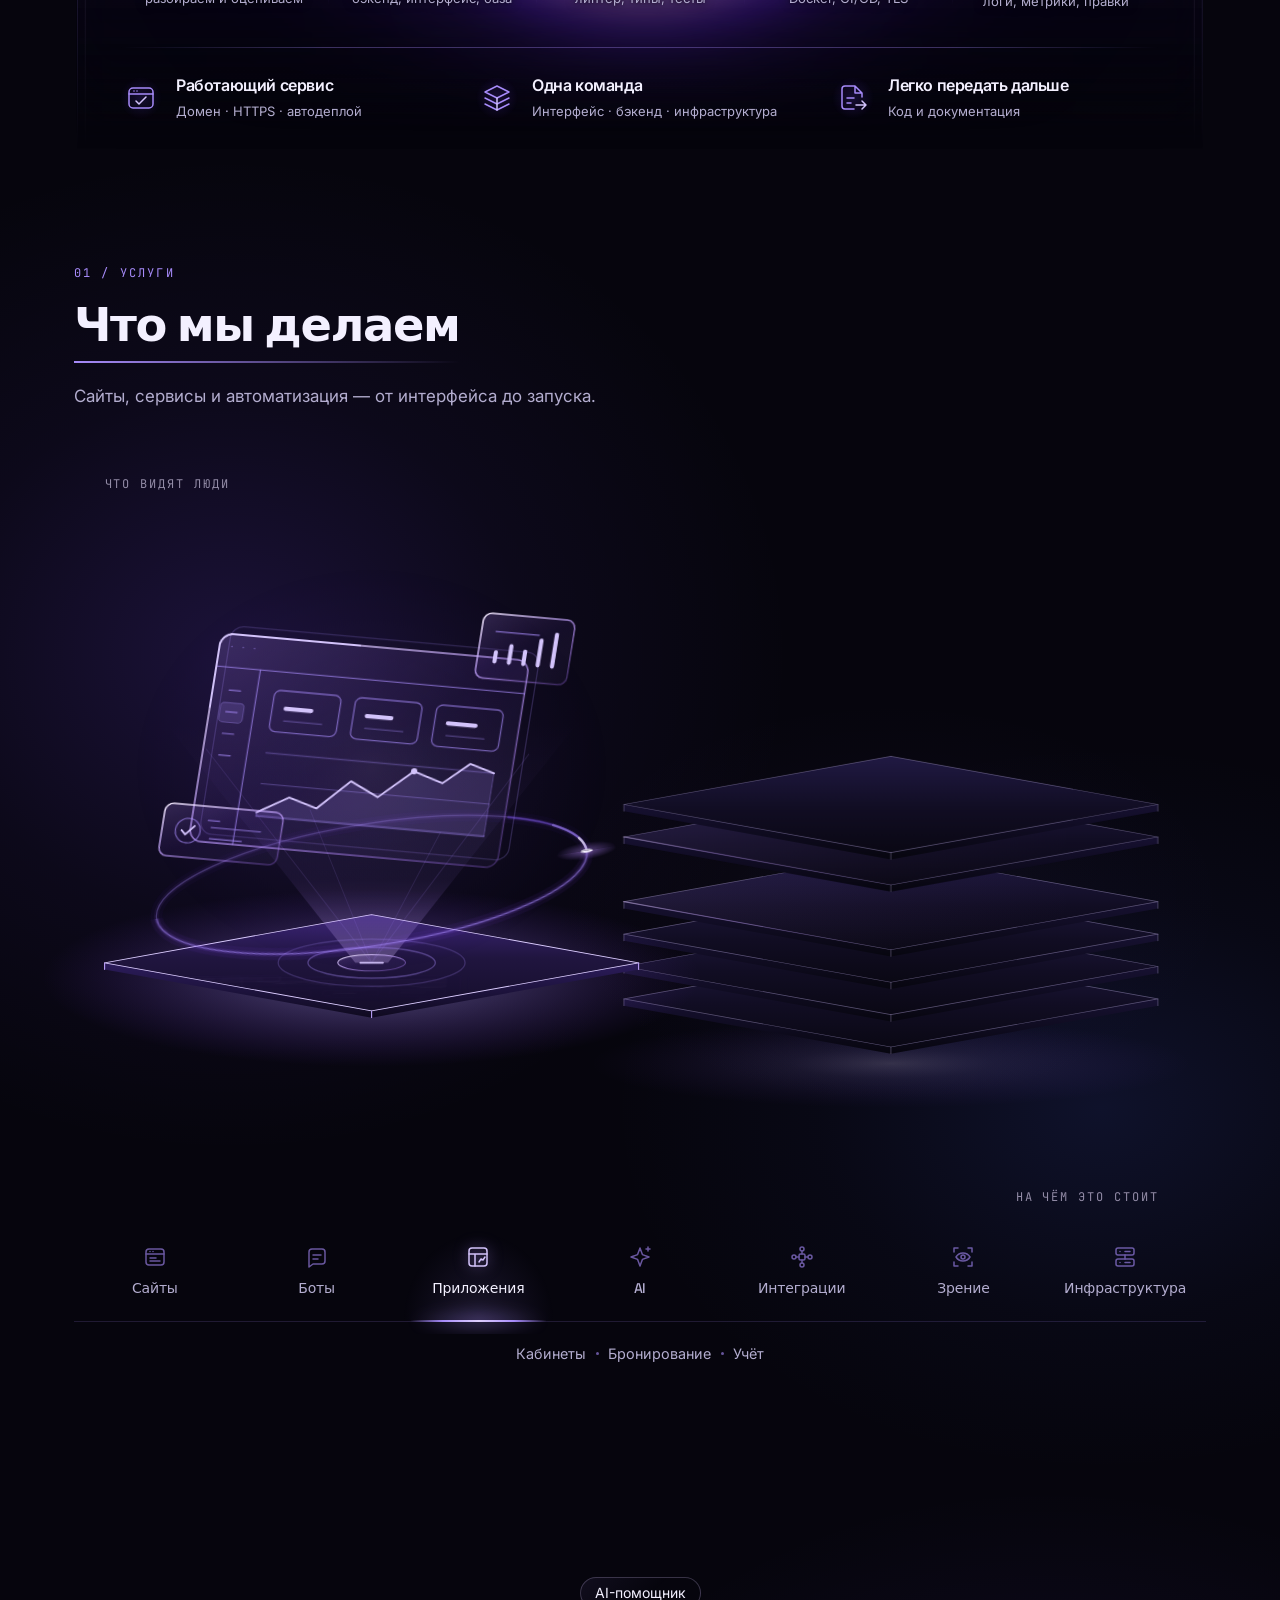
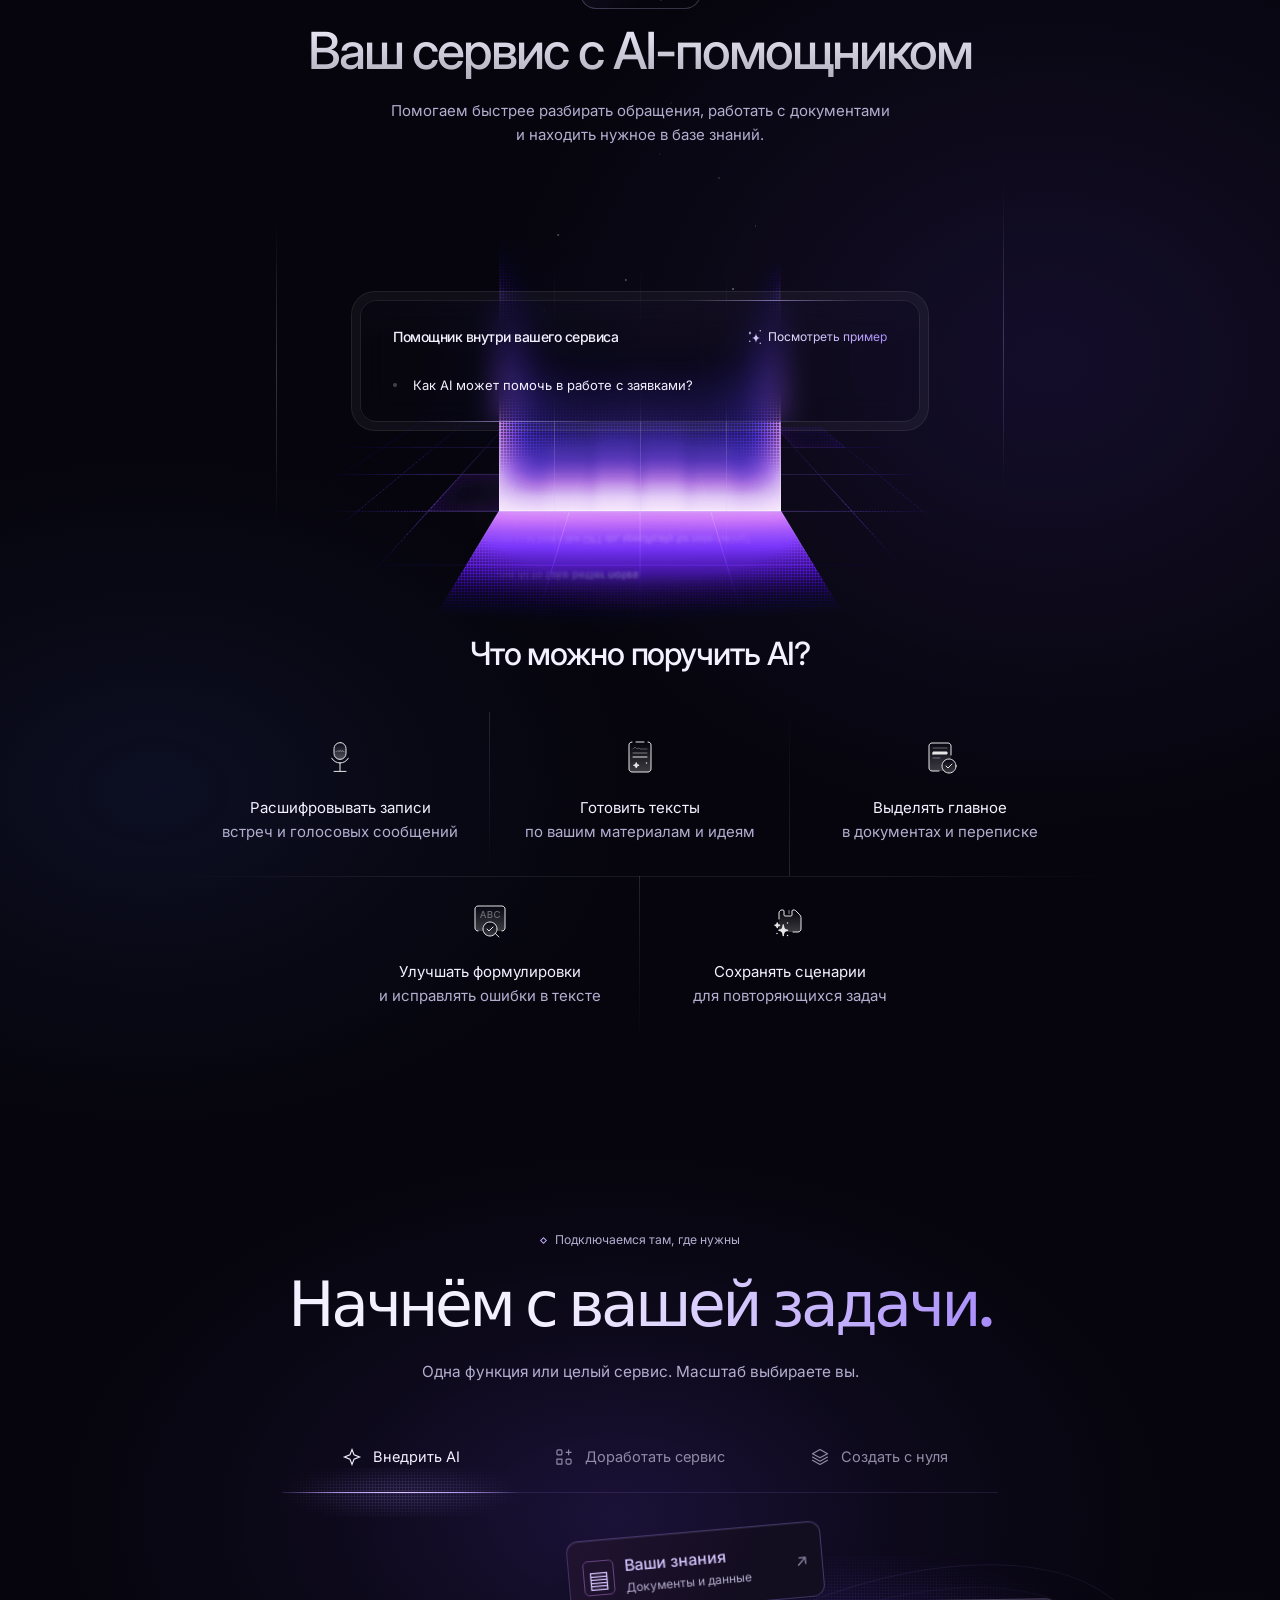
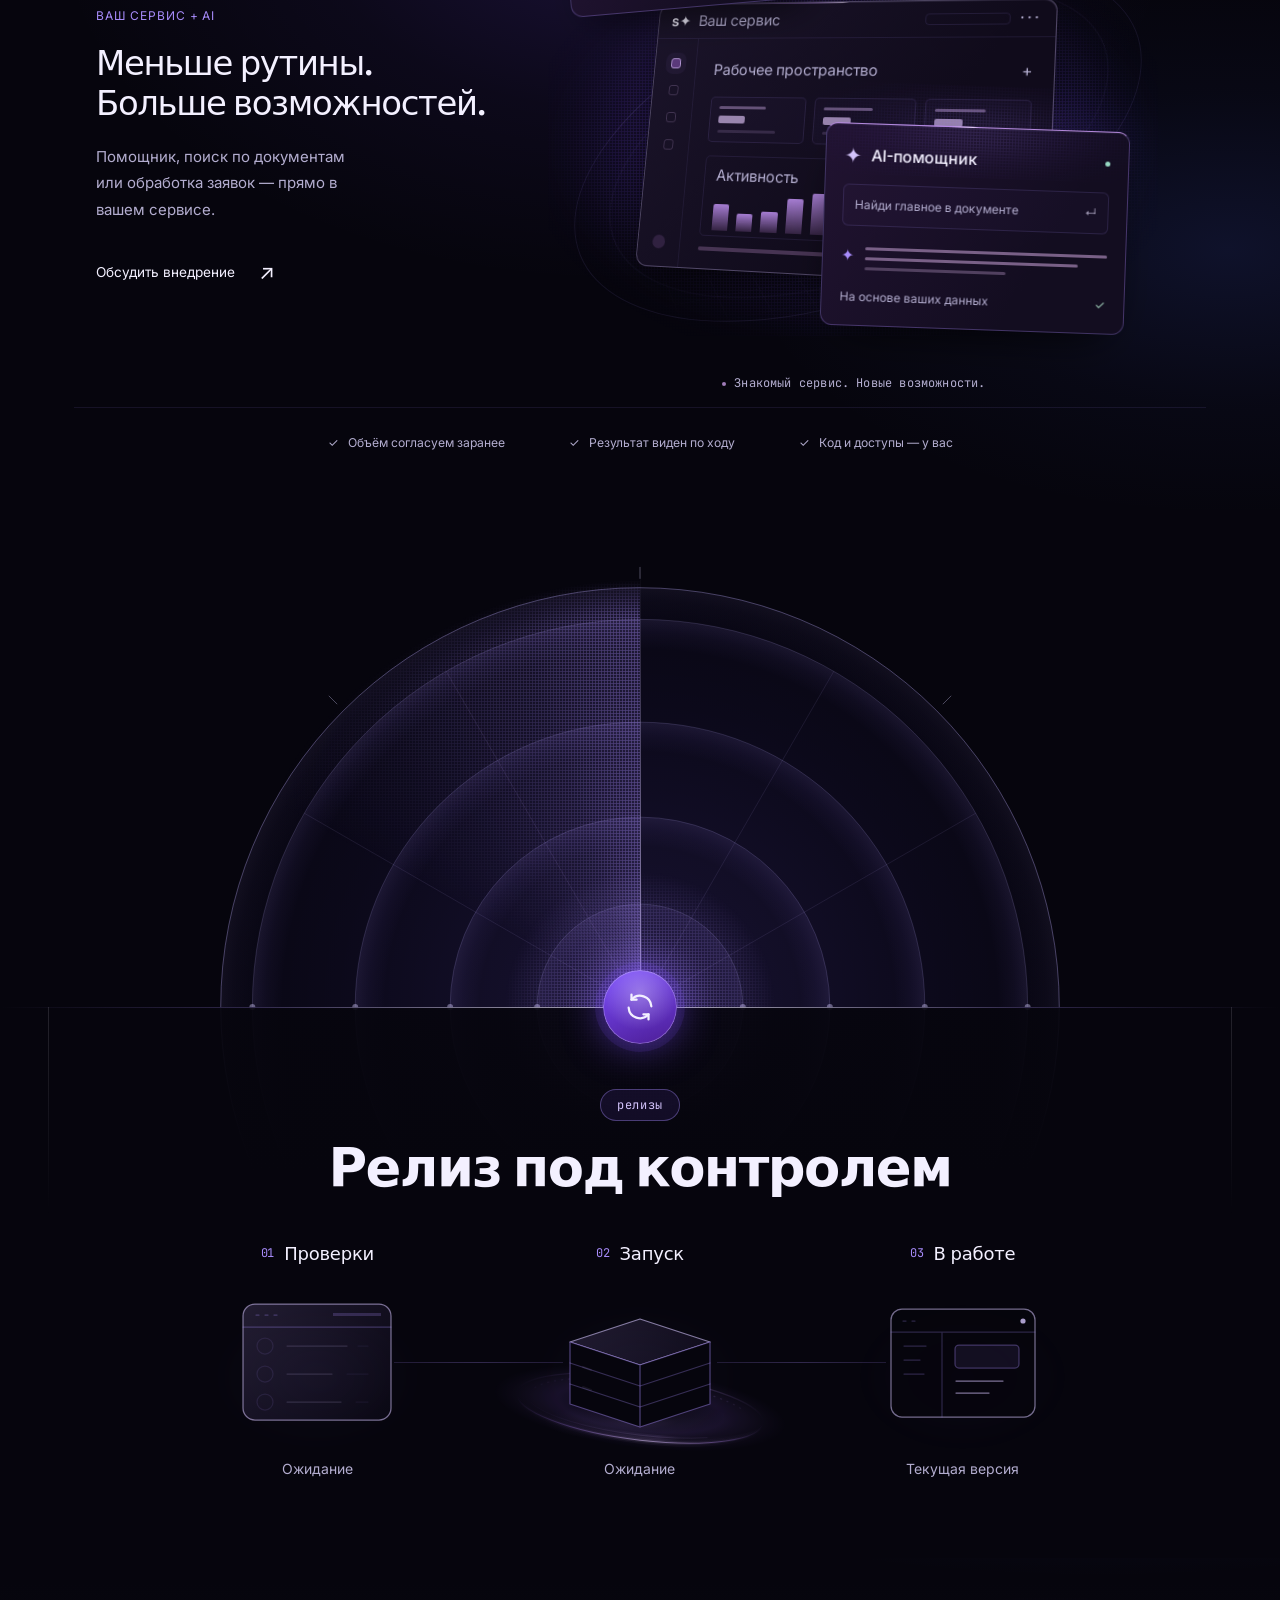
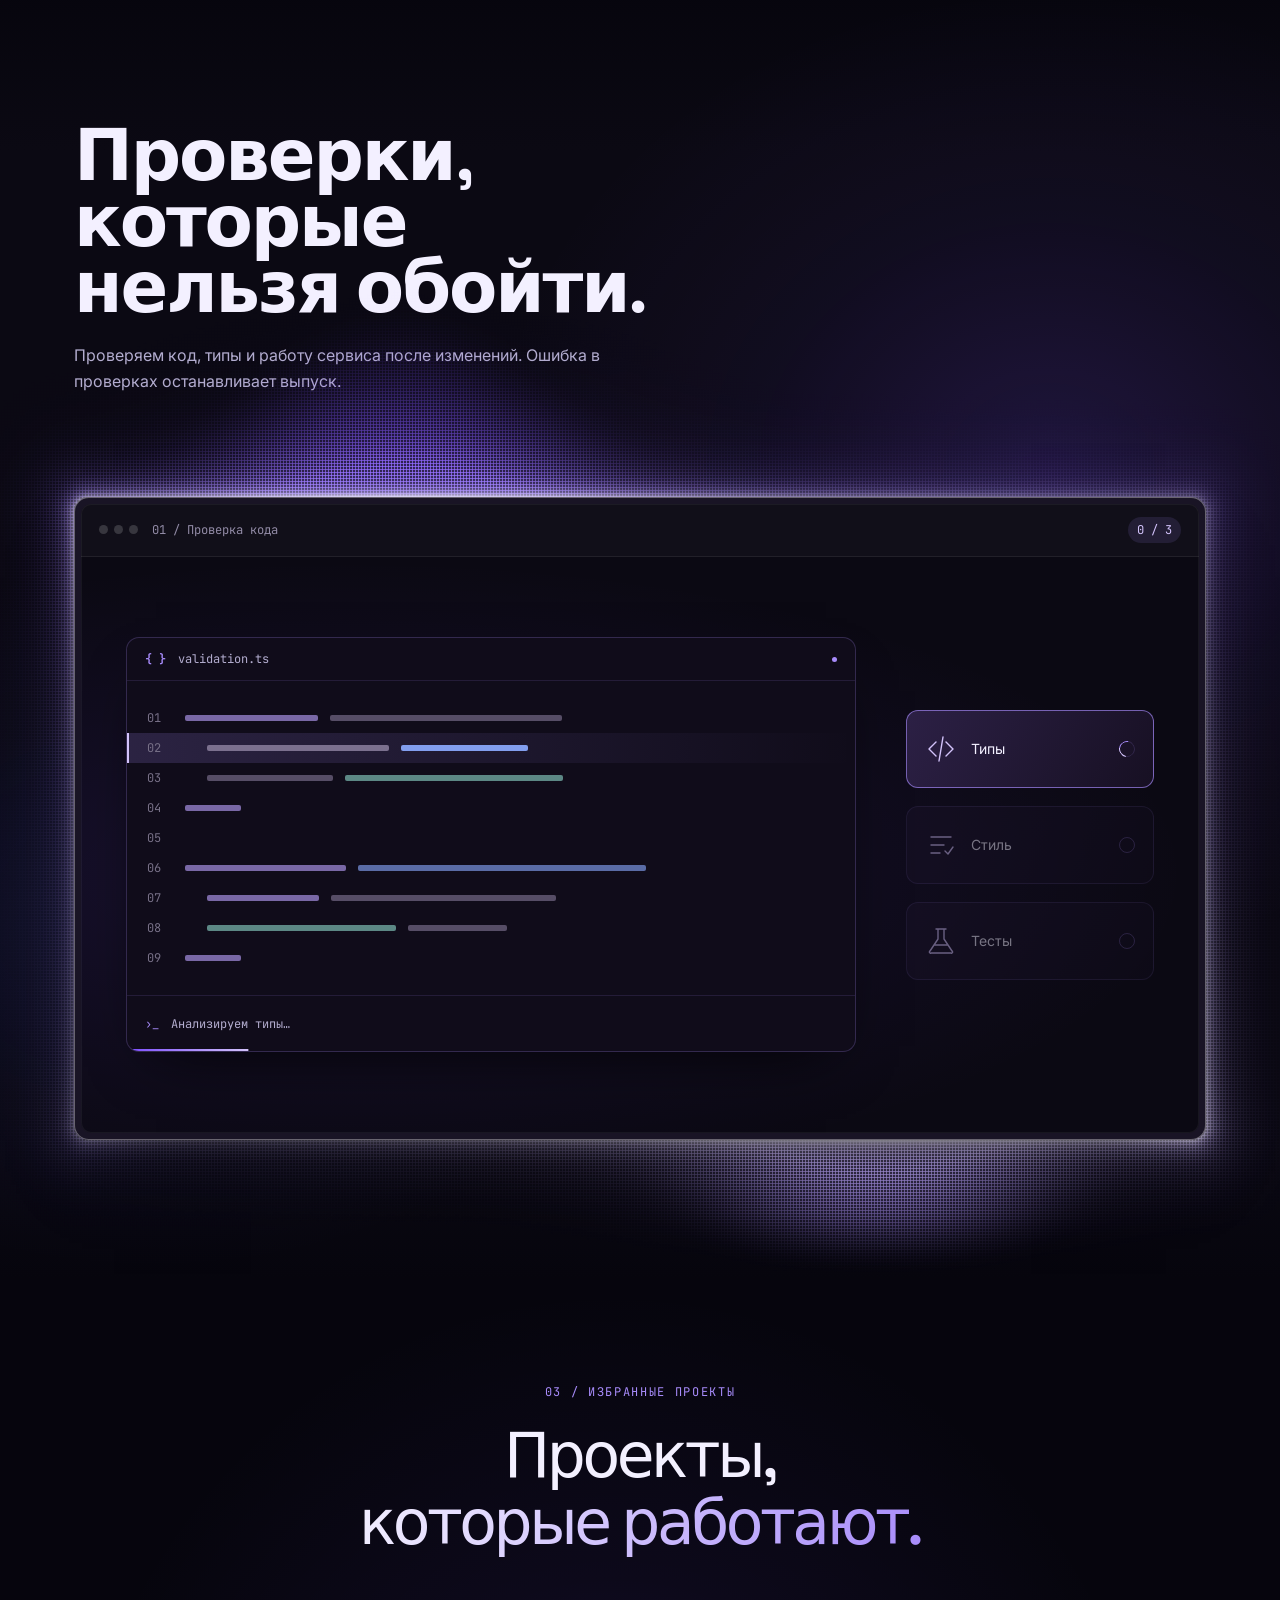
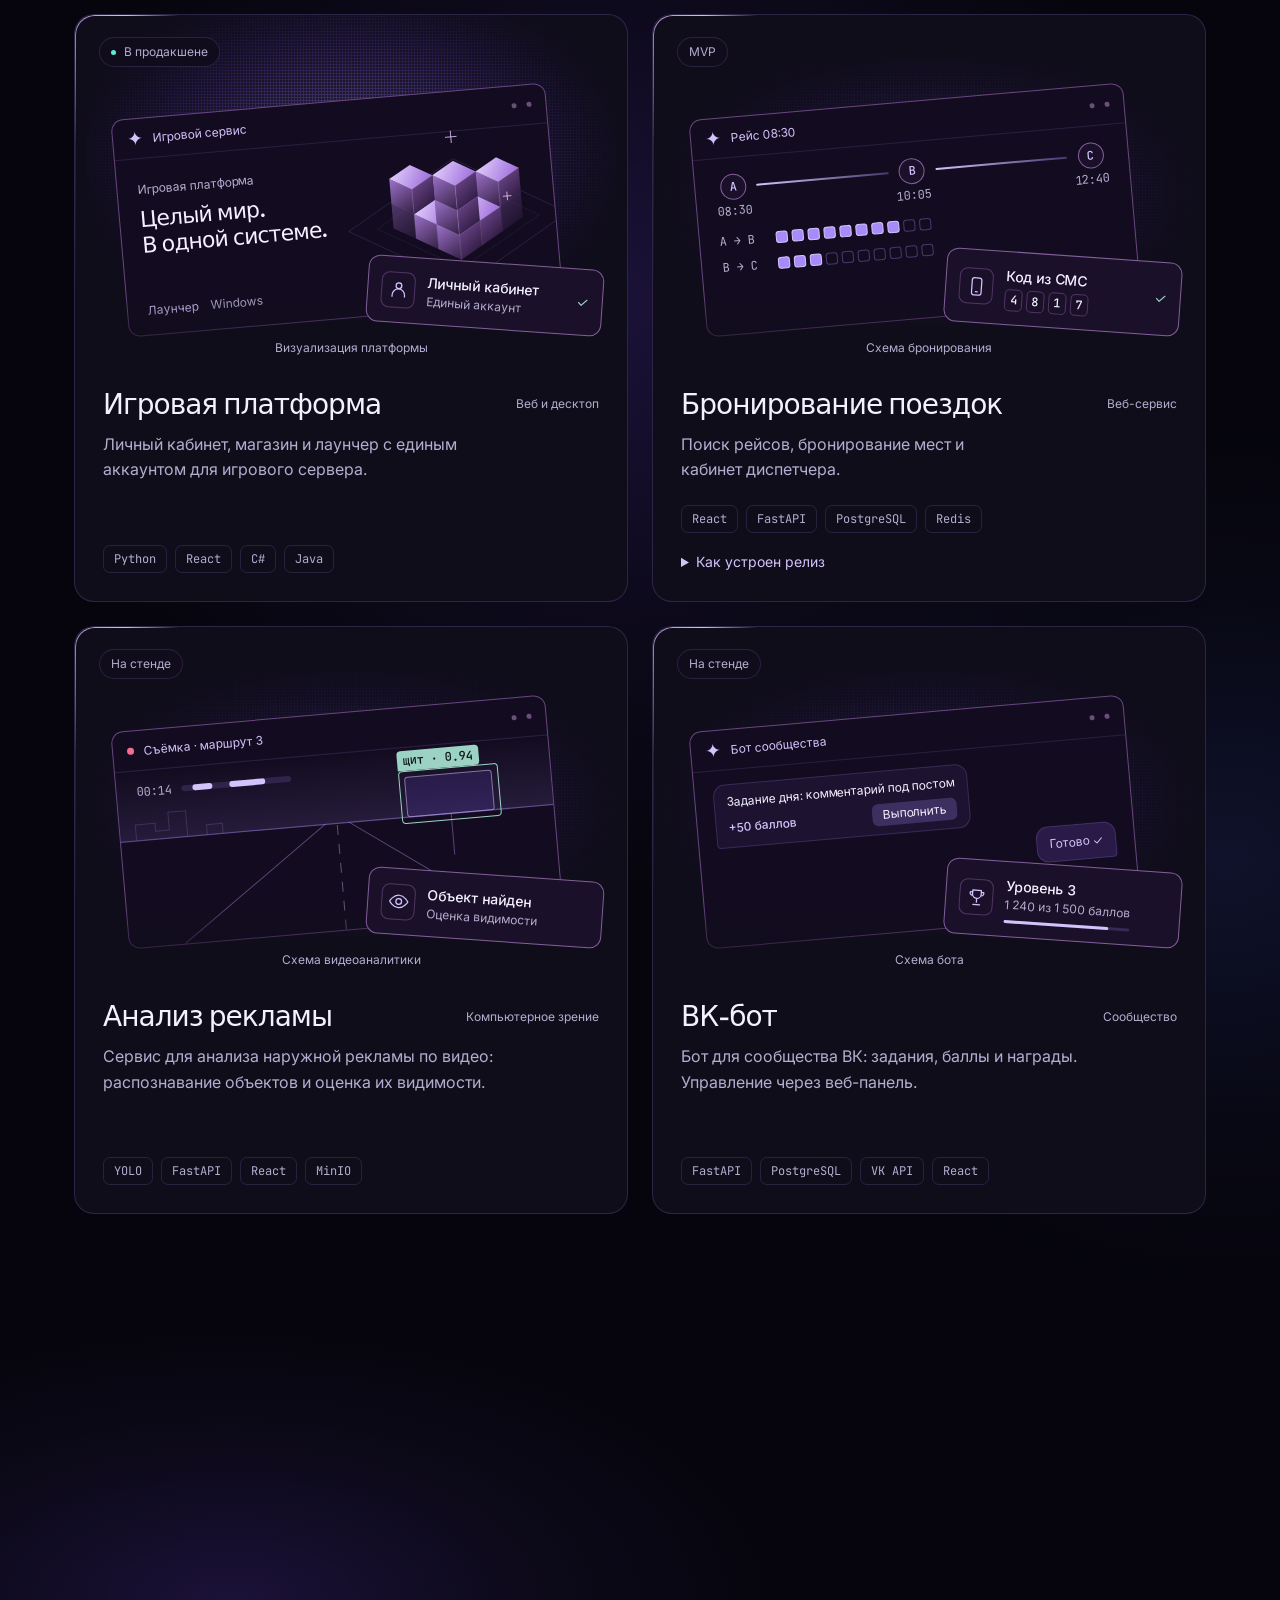
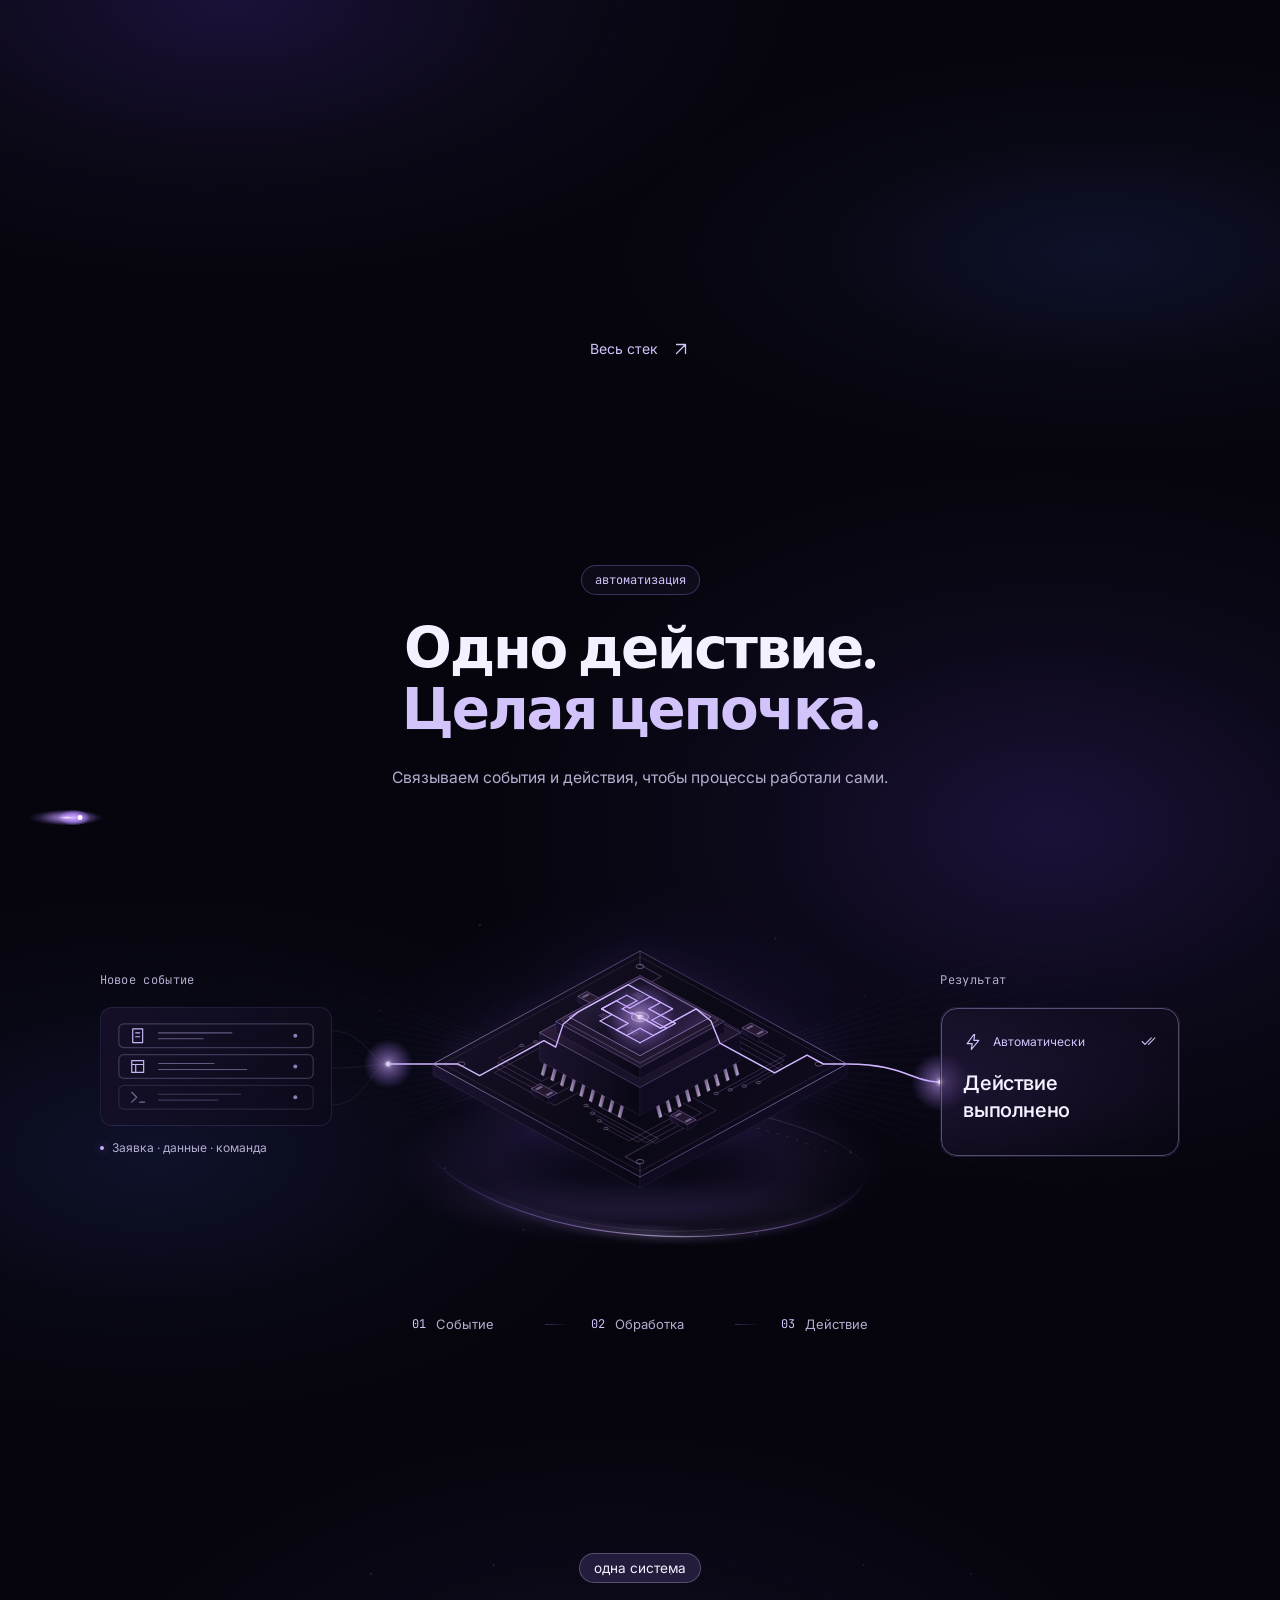
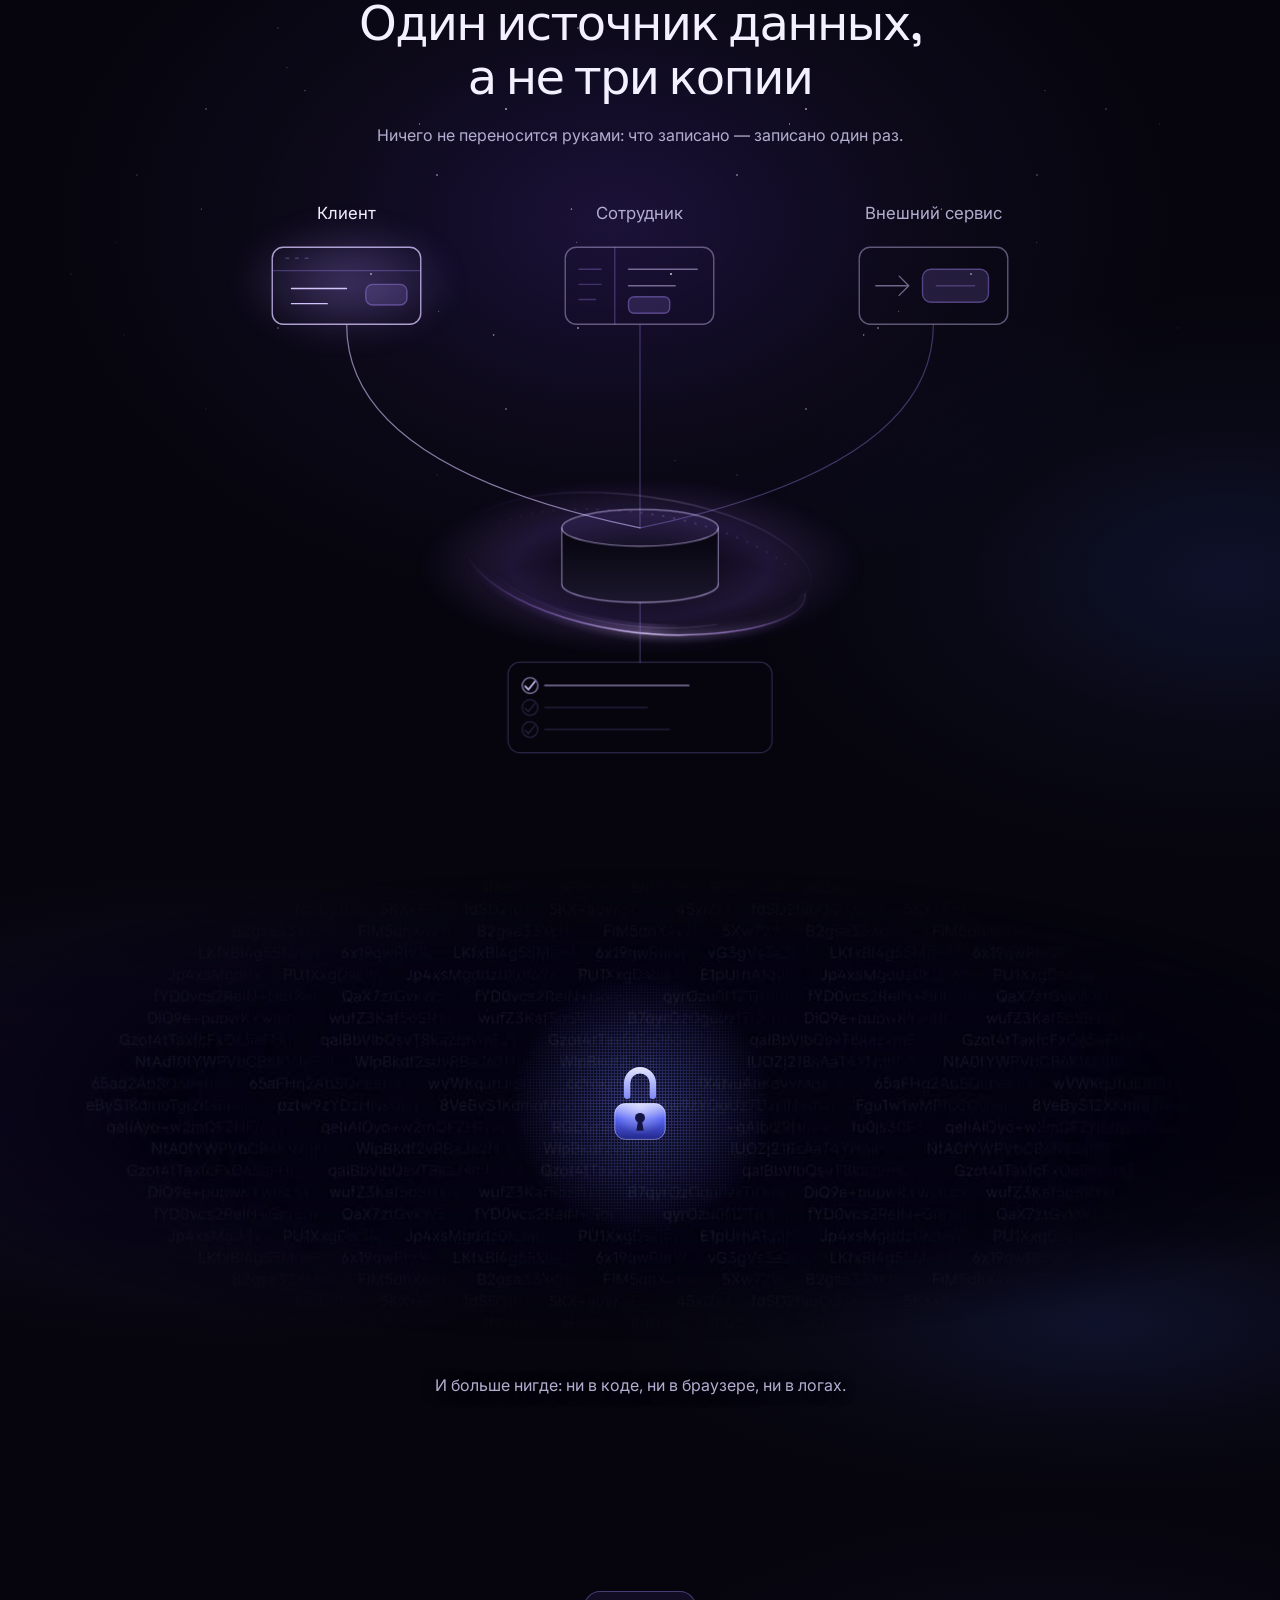
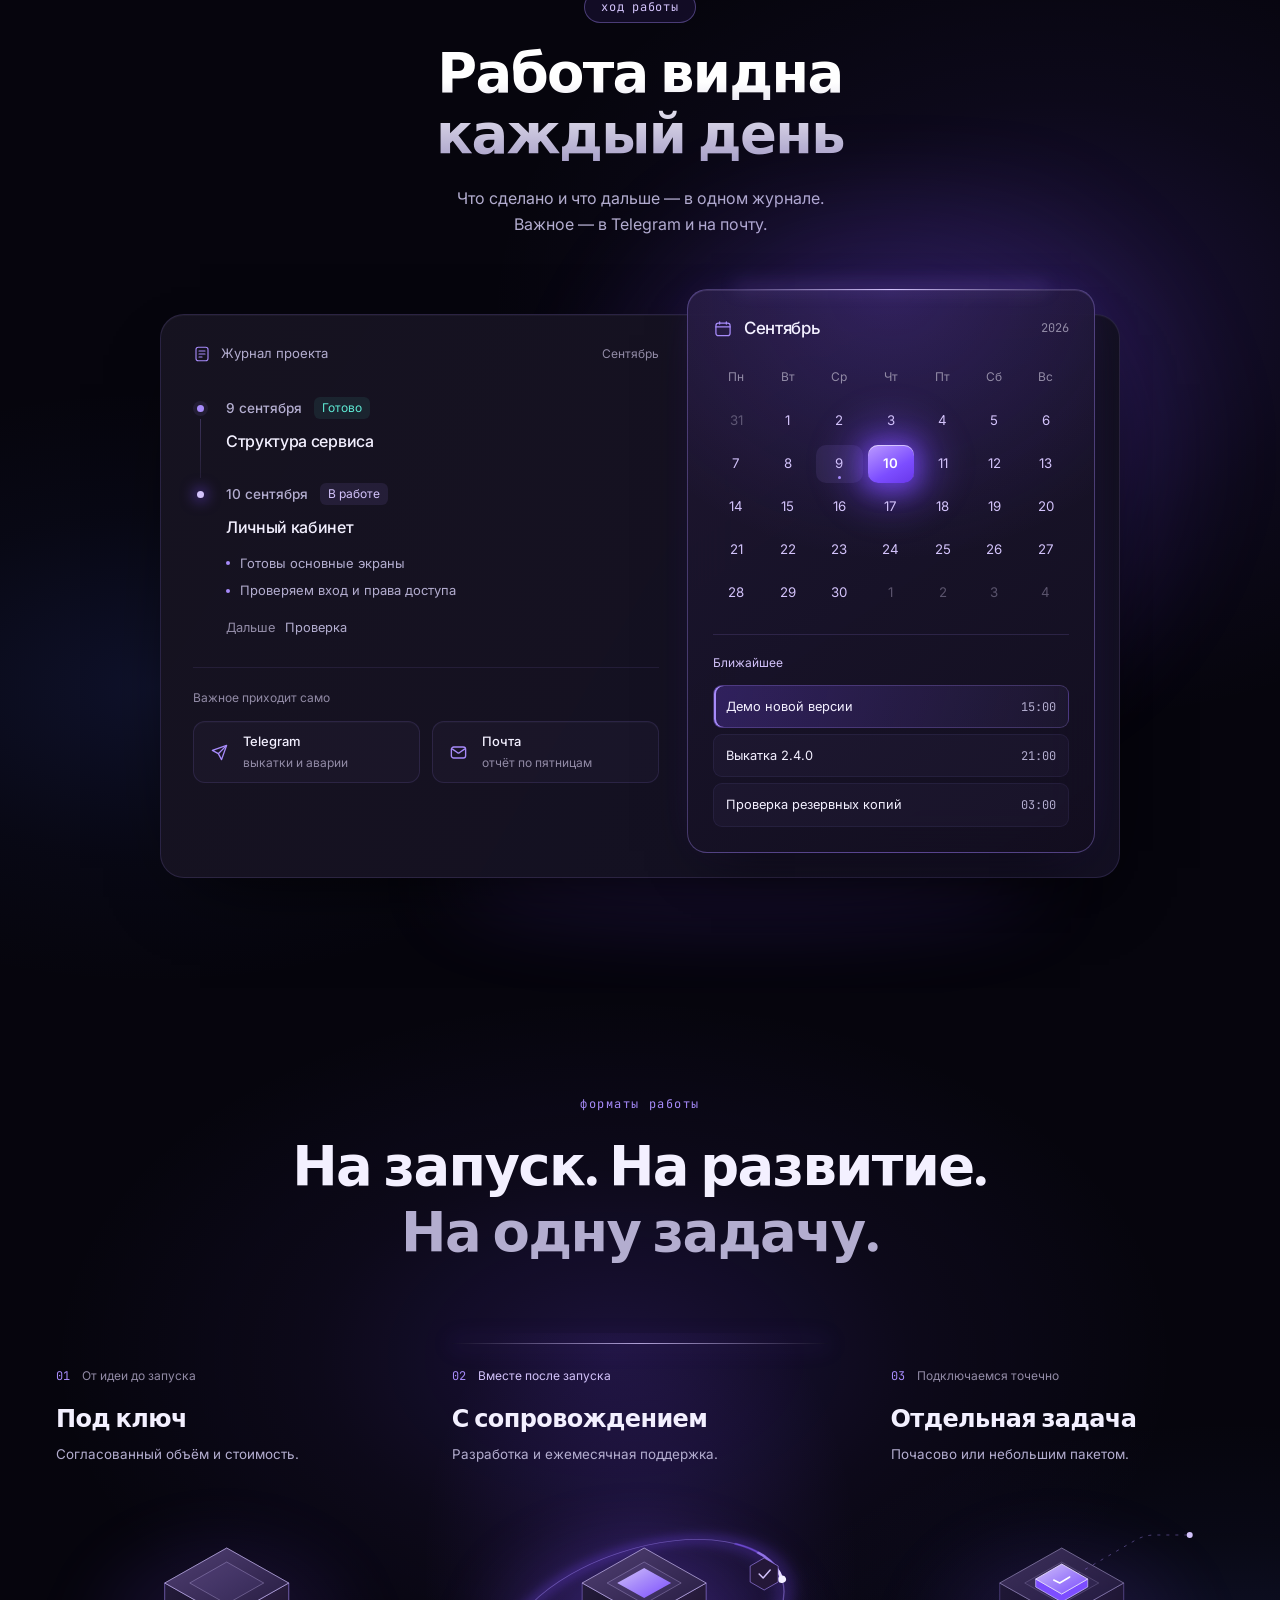
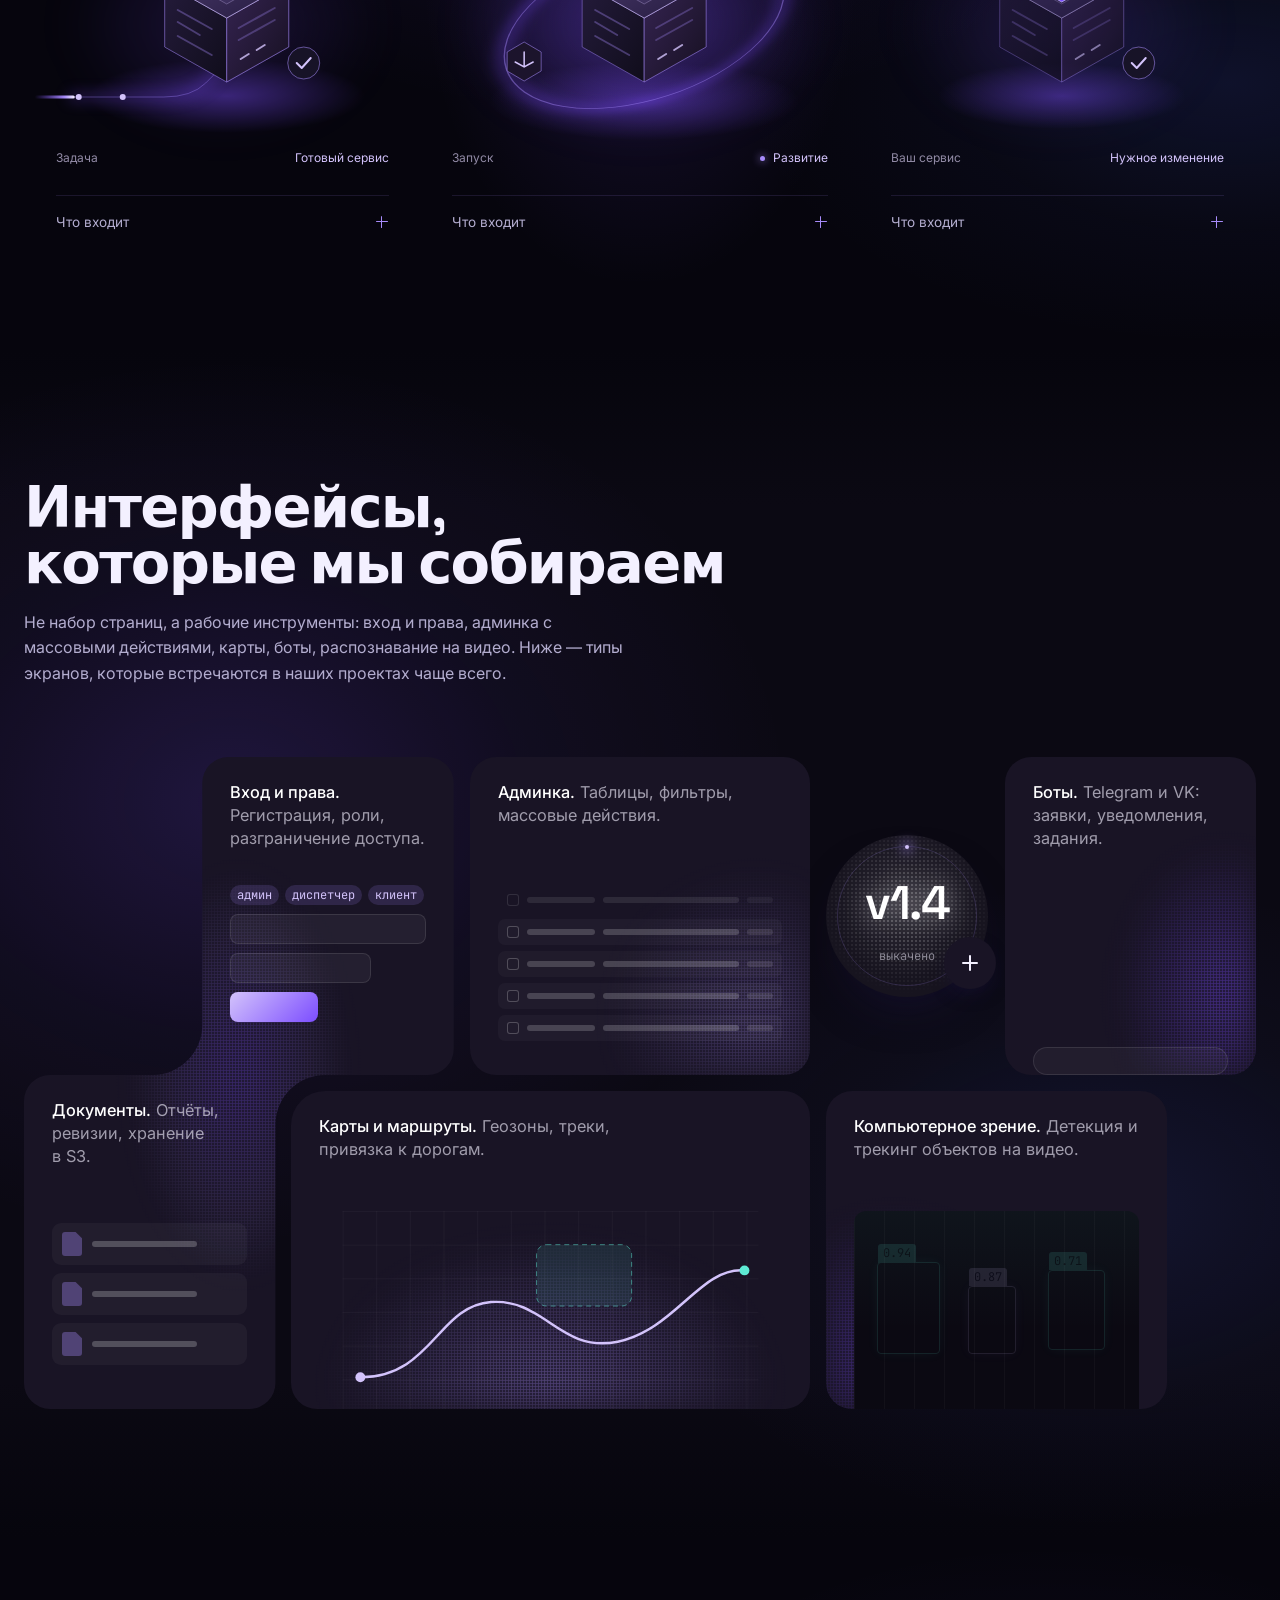
==== commit 0ee4f632: "feat: add passive orbit animation for hologram layers with comet effects" ====
--- a/index.html
+++ b/index.html
@@ -321,6 +321,29 @@
                 <stop stop-color="#b28bff" stop-opacity=".4" />
                 <stop offset="1" stop-color="#9e70e0" stop-opacity="0" />
               </radialGradient>
+              <!-- Орбита выдвинутой плиты, как у сопровождения в «Форматах»:
+                   кольцо в своей плоскости, комета обходит его. Половины режутся
+                   по диаметру: дальняя лежит за лучом, ближняя перед голограммой.
+                   Штрих не масштабируется, иначе сжатое кольцо было бы толстым
+                   на боках и нитью спереди. -->
+              <clipPath id="strataOrbitBackClip" clipPathUnits="userSpaceOnUse">
+                <rect x="-240" y="-240" width="480" height="240" />
+              </clipPath>
+              <clipPath id="strataOrbitFrontClip" clipPathUnits="userSpaceOnUse">
+                <rect x="-240" y="0" width="480" height="240" />
+              </clipPath>
+              <g id="strataOrbitRing">
+                <circle r="212" stroke="#7c3aed" stroke-opacity=".07" stroke-width="12" vector-effect="non-scaling-stroke" />
+                <circle r="212" stroke="#8b5cf6" stroke-opacity=".14" stroke-width="5" vector-effect="non-scaling-stroke" />
+                <circle r="212" stroke="#a78bfa" stroke-opacity=".6" stroke-width="1.3" vector-effect="non-scaling-stroke" />
+              </g>
+              <g id="strataOrbitComet">
+                <path d="M141.9-157.5A212 212 0 0 1 212 0" stroke="#7c4dff" stroke-opacity=".4" stroke-width="2.4" vector-effect="non-scaling-stroke" />
+                <path d="M183.6-106A212 212 0 0 1 212 0" stroke="#a78bfa" stroke-opacity=".65" stroke-width="2.4" vector-effect="non-scaling-stroke" />
+                <path d="M206.6-47.7A212 212 0 0 1 212 0" stroke="#e9dfff" stroke-width="2.4" vector-effect="non-scaling-stroke" />
+                <circle cx="212" r="30" fill="url(#sceneOrbitSpark)" />
+                <circle cx="212" r="6" fill="#f6f1ff" />
+              </g>
             </defs>
             <ellipse class="strata-aura" cx="700" cy="375" rx="290" ry="175" fill="url(#strataSoftLight)" />
             <ellipse class="strata-floor" cx="700" cy="512" rx="258" ry="38" fill="url(#strataSoftLight)" />
@@ -363,6 +386,12 @@
                 </g>
                 <g class="strata-projection" transform="matrix(.88 0 0 .88 -316.8 -346.72)">
                   <ellipse class="strata-projection-aura" cx="360" cy="205" rx="235" ry="200" fill="url(#strataSoftLight)" />
+                  <g class="strata-orbit" transform="translate(360 318) rotate(-9) scale(1 .28)">
+                    <g clip-path="url(#strataOrbitBackClip)">
+                      <use href="#strataOrbitRing" opacity=".55" />
+                      <use class="strata-orbit-runner" href="#strataOrbitComet" opacity=".8" />
+                    </g>
+                  </g>
                   <g class="strata-optics">
                     <path fill="url(#holoBeam)" d="M344 394 159 160h402L376 394Z" />
                     <path class="holo-ray" d="m360 394-161-208M360 394l153-203M360 394l-60-149M360 394l67-127" />
@@ -515,6 +544,12 @@
                       </g>
                     </g>
                   </g>
+                  <g class="strata-orbit" transform="translate(360 318) rotate(-9) scale(1 .28)">
+                    <g clip-path="url(#strataOrbitFrontClip)">
+                      <use href="#strataOrbitRing" />
+                      <use class="strata-orbit-runner" href="#strataOrbitComet" />
+                    </g>
+                  </g>
                   <g class="holo-build-scan">
                     <rect x="110" y="-7" width="510" height="14" rx="7" fill="url(#holoSweep)" opacity=".13" />
                     <rect x="110" y="-.8" width="510" height="1.6" rx=".8" fill="url(#holoSweep)" />
@@ -561,6 +596,12 @@
                 </g>
                 <g class="strata-projection" transform="matrix(.88 0 0 .88 -316.8 -346.72)">
                   <ellipse class="strata-projection-aura" cx="360" cy="205" rx="235" ry="200" fill="url(#strataSoftLight)" />
+                  <g class="strata-orbit" transform="translate(360 318) rotate(-9) scale(1 .28)">
+                    <g clip-path="url(#strataOrbitBackClip)">
+                      <use href="#strataOrbitRing" opacity=".55" />
+                      <use class="strata-orbit-runner" href="#strataOrbitComet" opacity=".8" />
+                    </g>
+                  </g>
                   <g class="strata-optics">
                     <path fill="url(#holoBeam)" d="M344 394 159 160h402L376 394Z" />
                     <path class="holo-ray" d="m360 394-161-208M360 394l153-203M360 394l-60-149M360 394l67-127" />
@@ -659,6 +700,12 @@
                       </g>
                     </g>
                   </g>
+                  <g class="strata-orbit" transform="translate(360 318) rotate(-9) scale(1 .28)">
+                    <g clip-path="url(#strataOrbitFrontClip)">
+                      <use href="#strataOrbitRing" />
+                      <use class="strata-orbit-runner" href="#strataOrbitComet" />
+                    </g>
+                  </g>
                   <g class="holo-build-scan">
                     <rect x="110" y="-7" width="510" height="14" rx="7" fill="url(#holoSweep)" opacity=".13" />
                     <rect x="110" y="-.8" width="510" height="1.6" rx=".8" fill="url(#holoSweep)" />
@@ -705,6 +752,12 @@
                 </g>
                 <g class="strata-projection" transform="matrix(.88 0 0 .88 -316.8 -346.72)">
                   <ellipse class="strata-projection-aura" cx="360" cy="205" rx="235" ry="200" fill="url(#strataSoftLight)" />
+                  <g class="strata-orbit" transform="translate(360 318) rotate(-9) scale(1 .28)">
+                    <g clip-path="url(#strataOrbitBackClip)">
+                      <use href="#strataOrbitRing" opacity=".55" />
+                      <use class="strata-orbit-runner" href="#strataOrbitComet" opacity=".8" />
+                    </g>
+                  </g>
                   <g class="strata-optics">
                     <path fill="url(#holoBeam)" d="M344 394 159 160h402L376 394Z" />
                     <path class="holo-ray" d="m360 394-161-208M360 394l153-203M360 394l-60-149M360 394l67-127" />
@@ -822,6 +875,12 @@
                       </g>
                     </g>
                   </g>
+                  <g class="strata-orbit" transform="translate(360 318) rotate(-9) scale(1 .28)">
+                    <g clip-path="url(#strataOrbitFrontClip)">
+                      <use href="#strataOrbitRing" />
+                      <use class="strata-orbit-runner" href="#strataOrbitComet" />
+                    </g>
+                  </g>
                   <g class="holo-build-scan">
                     <rect x="110" y="-7" width="510" height="14" rx="7" fill="url(#holoSweep)" opacity=".13" />
                     <rect x="110" y="-.8" width="510" height="1.6" rx=".8" fill="url(#holoSweep)" />
@@ -868,6 +927,12 @@
                 </g>
                 <g class="strata-projection" transform="matrix(.88 0 0 .88 -316.8 -346.72)">
                   <ellipse class="strata-projection-aura" cx="360" cy="205" rx="235" ry="200" fill="url(#strataSoftLight)" />
+                  <g class="strata-orbit" transform="translate(360 318) rotate(-9) scale(1 .28)">
+                    <g clip-path="url(#strataOrbitBackClip)">
+                      <use href="#strataOrbitRing" opacity=".55" />
+                      <use class="strata-orbit-runner" href="#strataOrbitComet" opacity=".8" />
+                    </g>
+                  </g>
                   <g class="strata-optics">
                     <path fill="url(#holoBeam)" d="M344 394 159 160h402L376 394Z" />
                     <path class="holo-ray" d="m360 394-161-208M360 394l153-203M360 394l-60-149M360 394l67-127" />
@@ -992,6 +1057,12 @@
                       </g>
                     </g>
                   </g>
+                  <g class="strata-orbit" transform="translate(360 318) rotate(-9) scale(1 .28)">
+                    <g clip-path="url(#strataOrbitFrontClip)">
+                      <use href="#strataOrbitRing" />
+                      <use class="strata-orbit-runner" href="#strataOrbitComet" />
+                    </g>
+                  </g>
                   <g class="holo-build-scan">
                     <rect x="110" y="-7" width="510" height="14" rx="7" fill="url(#holoSweep)" opacity=".13" />
                     <rect x="110" y="-.8" width="510" height="1.6" rx=".8" fill="url(#holoSweep)" />
@@ -1038,6 +1109,12 @@
                 </g>
                 <g class="strata-projection" transform="matrix(.88 0 0 .88 -316.8 -346.72)">
                   <ellipse class="strata-projection-aura" cx="360" cy="205" rx="235" ry="200" fill="url(#strataSoftLight)" />
+                  <g class="strata-orbit" transform="translate(360 318) rotate(-9) scale(1 .28)">
+                    <g clip-path="url(#strataOrbitBackClip)">
+                      <use href="#strataOrbitRing" opacity=".55" />
+                      <use class="strata-orbit-runner" href="#strataOrbitComet" opacity=".8" />
+                    </g>
+                  </g>
                   <g class="strata-optics">
                     <path fill="url(#holoBeam)" d="M344 394 159 160h402L376 394Z" />
                     <path class="holo-ray" d="m360 394-161-208M360 394l153-203M360 394l-60-149M360 394l67-127" />
@@ -1166,6 +1243,12 @@
                       </g>
                     </g>
                   </g>
+                  <g class="strata-orbit" transform="translate(360 318) rotate(-9) scale(1 .28)">
+                    <g clip-path="url(#strataOrbitFrontClip)">
+                      <use href="#strataOrbitRing" />
+                      <use class="strata-orbit-runner" href="#strataOrbitComet" />
+                    </g>
+                  </g>
                   <g class="holo-build-scan">
                     <rect x="110" y="-7" width="510" height="14" rx="7" fill="url(#holoSweep)" opacity=".13" />
                     <rect x="110" y="-.8" width="510" height="1.6" rx=".8" fill="url(#holoSweep)" />
@@ -1212,6 +1295,12 @@
                 </g>
                 <g class="strata-projection" transform="matrix(.88 0 0 .88 -316.8 -346.72)">
                   <ellipse class="strata-projection-aura" cx="360" cy="205" rx="235" ry="200" fill="url(#strataSoftLight)" />
+                  <g class="strata-orbit" transform="translate(360 318) rotate(-9) scale(1 .28)">
+                    <g clip-path="url(#strataOrbitBackClip)">
+                      <use href="#strataOrbitRing" opacity=".55" />
+                      <use class="strata-orbit-runner" href="#strataOrbitComet" opacity=".8" />
+                    </g>
+                  </g>
                   <g class="strata-optics">
                     <path fill="url(#holoBeam)" d="M344 394 159 160h402L376 394Z" />
                     <path class="holo-ray" d="m360 394-161-208M360 394l153-203M360 394l-60-149M360 394l67-127" />
@@ -1317,6 +1406,12 @@
                       </g>
                     </g>
                   </g>
+                  <g class="strata-orbit" transform="translate(360 318) rotate(-9) scale(1 .28)">
+                    <g clip-path="url(#strataOrbitFrontClip)">
+                      <use href="#strataOrbitRing" />
+                      <use class="strata-orbit-runner" href="#strataOrbitComet" />
+                    </g>
+                  </g>
                   <g class="holo-build-scan">
                     <rect x="110" y="-7" width="510" height="14" rx="7" fill="url(#holoSweep)" opacity=".13" />
                     <rect x="110" y="-.8" width="510" height="1.6" rx=".8" fill="url(#holoSweep)" />
@@ -1363,6 +1458,12 @@
                 </g>
                 <g class="strata-projection" transform="matrix(.88 0 0 .88 -316.8 -346.72)">
                   <ellipse class="strata-projection-aura" cx="360" cy="205" rx="235" ry="200" fill="url(#strataSoftLight)" />
+                  <g class="strata-orbit" transform="translate(360 318) rotate(-9) scale(1 .28)">
+                    <g clip-path="url(#strataOrbitBackClip)">
+                      <use href="#strataOrbitRing" opacity=".55" />
+                      <use class="strata-orbit-runner" href="#strataOrbitComet" opacity=".8" />
+                    </g>
+                  </g>
                   <g class="strata-optics">
                     <path fill="url(#holoBeam)" d="M344 394 159 160h402L376 394Z" />
                     <path class="holo-ray" d="m360 394-161-208M360 394l153-203M360 394l-60-149M360 394l67-127" />
@@ -1475,6 +1576,12 @@
                           </g>
                         </g>
                       </g>
+                    </g>
+                  </g>
+                  <g class="strata-orbit" transform="translate(360 318) rotate(-9) scale(1 .28)">
+                    <g clip-path="url(#strataOrbitFrontClip)">
+                      <use href="#strataOrbitRing" />
+                      <use class="strata-orbit-runner" href="#strataOrbitComet" />
                     </g>
                   </g>
                   <g class="holo-build-scan">
--- a/style.css
+++ b/style.css
@@ -851,6 +851,18 @@
 .strata-hologram.is-on .strata-hologram-float { animation: strataHologramFloat 6s ease-in-out infinite; }
 @keyframes strataHologramFloat { 0%, 100% { transform: translateY(0); } 50% { transform: translateY(-6px); } }
 
+/* Орбита выдвинутой плиты — пассивное движение после сборки голограммы.
+   Кольцо у её основания; правый край левее угла стопки при любом слое.
+   Кометы двух половин идут одной анимацией и читаются одной. */
+.strata-orbit { opacity: 0; transition: opacity .18s var(--ease); }
+.strata-layer.is-on .strata-orbit { opacity: 1; transition: opacity .8s var(--ease) 1.1s; }
+.strata-orbit-runner { transform-box: view-box; transform-origin: 0 0; }
+.strata-layer.is-on .strata-orbit-runner {
+  animation: strataOrbit 7s linear infinite;
+  animation-delay: calc(0s - var(--shot-t, 0s));
+}
+@keyframes strataOrbit { to { transform: rotate(360deg); } }
+
 .strata-signal, .strata-emitter-flash { opacity: 0; transform-box: view-box; }
 .strata-signal { transform-origin: 0 0; }
 .strata-emitter-flash { transform-origin: 360px 394px; }
@@ -1091,11 +1103,15 @@
   .holo-parallax, .holo-parallax-near { transform: none; transition: none; }
   .strata-reflection, .strata-layer.is-on .strata-reflection { transition: none; }
   .strata-layer-motion, .strata-projection, .strata-layer.is-on .strata-projection { transition: none; }
-  .strata-hologram, .strata-hologram.is-on { transition: none; }
+  .strata-hologram, .strata-hologram.is-on,
+  .strata-orbit, .strata-layer.is-on .strata-orbit { transition: none; }
   .strata-hologram.is-on .strata-hologram-float,
   .strata-hologram.is-on .holo-packet,
   .strata-hologram.is-on .holo-ai-orbit,
-  .strata-hologram.is-on .holo-ai-core { animation: none; }
+  .strata-hologram.is-on .holo-ai-core,
+  .strata-layer.is-on .strata-orbit-runner { animation: none; }
+  /* Без движения комета стоит на ближней дуге, а не на стыке половин. */
+  .strata-orbit-runner { transform: rotate(60deg); }
 }
 
 /* ---------- 9. Ваша задача ---------- */
@@ -4589,6 +4605,10 @@
   border-radius: 26px 0 26px 26px;
 }
 .tile-a .tile-body { border-radius: 26px 26px 26px 0; }
+/* «Карты» стоят в углу у выкружки «Документов»: их угол повторяет её дугу
+   через зазор, центры дуг совпадают. С общим радиусом 26px тёмный канал
+   на изгибе сужался и дуги шли вразнобой. */
+.tile-e .tile-body { border-top-left-radius: calc(var(--fillet, 40px) - var(--tile-gap)); }
 
 /* Вогнутые выкружки на изломах — то, чем карточки перетекают друг в друга.
    Обычный border-radius здесь не работает: со стороны тёмной фигуры у излома
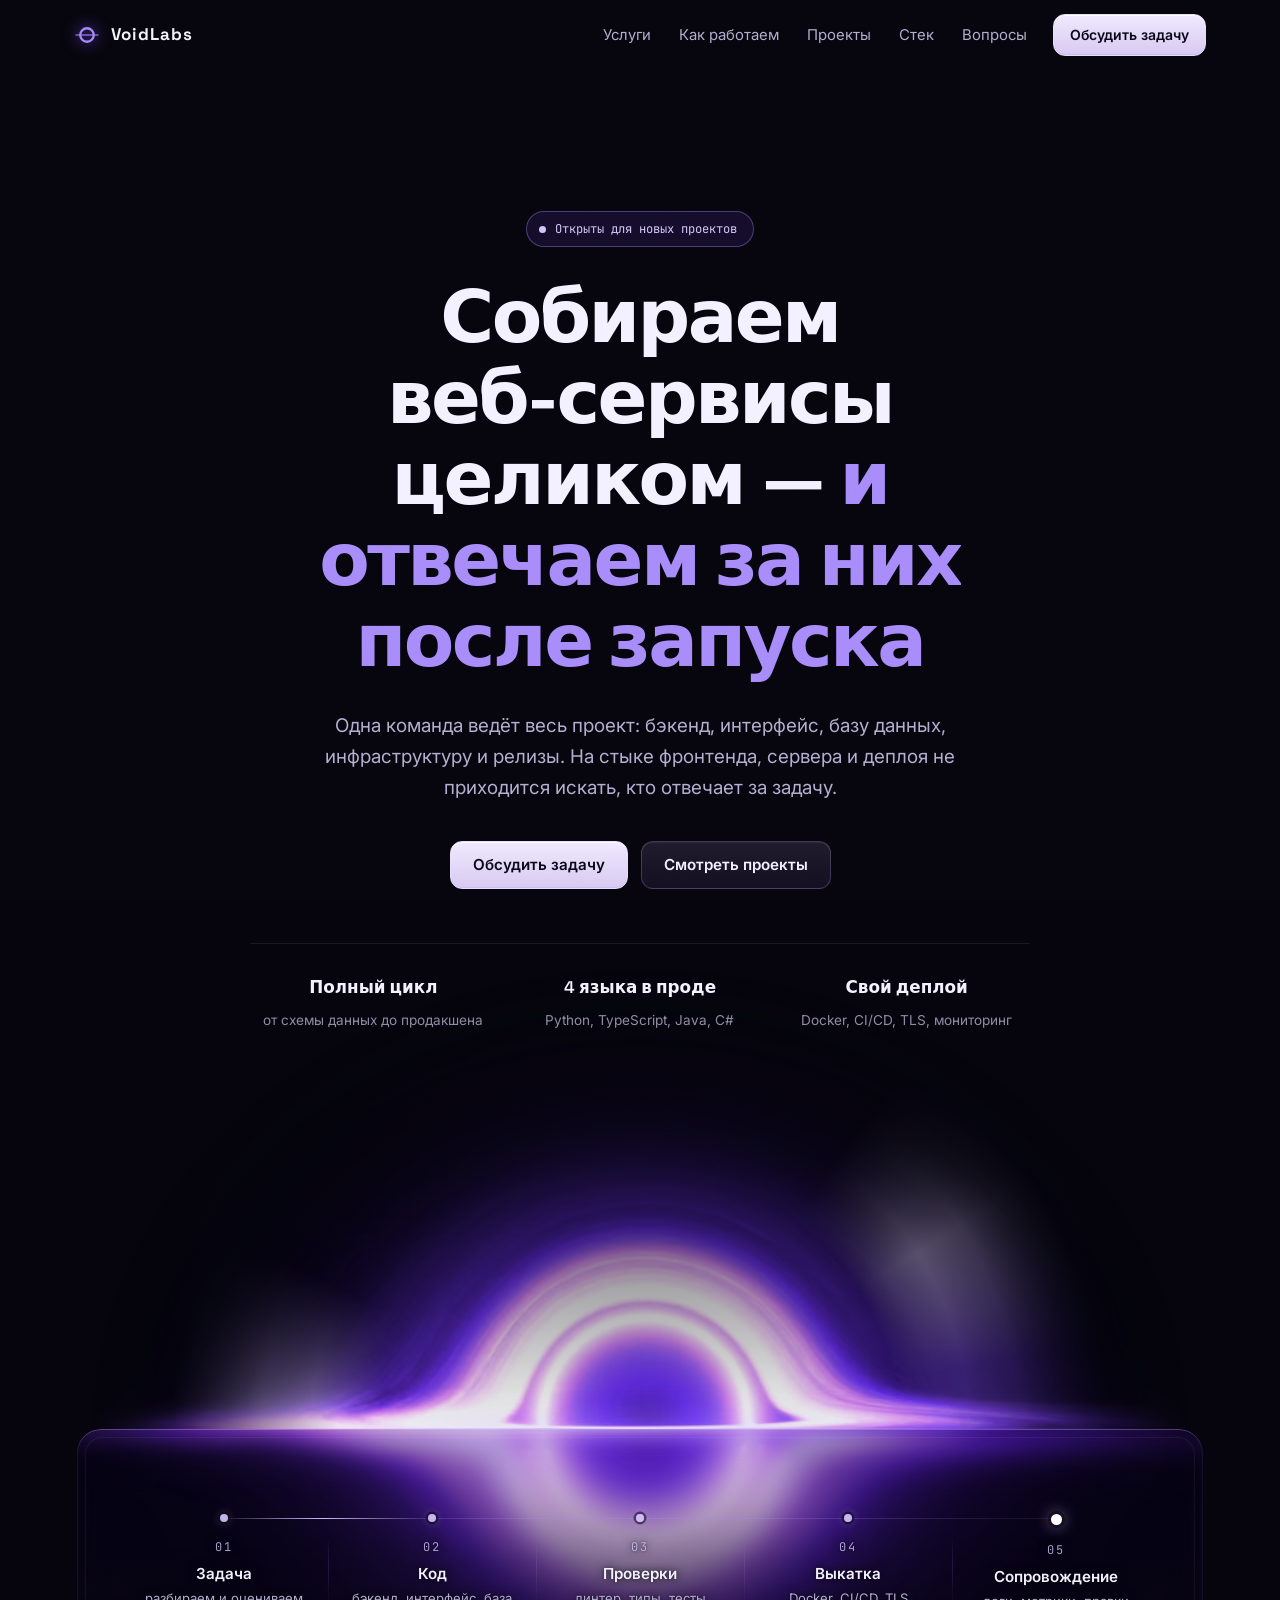
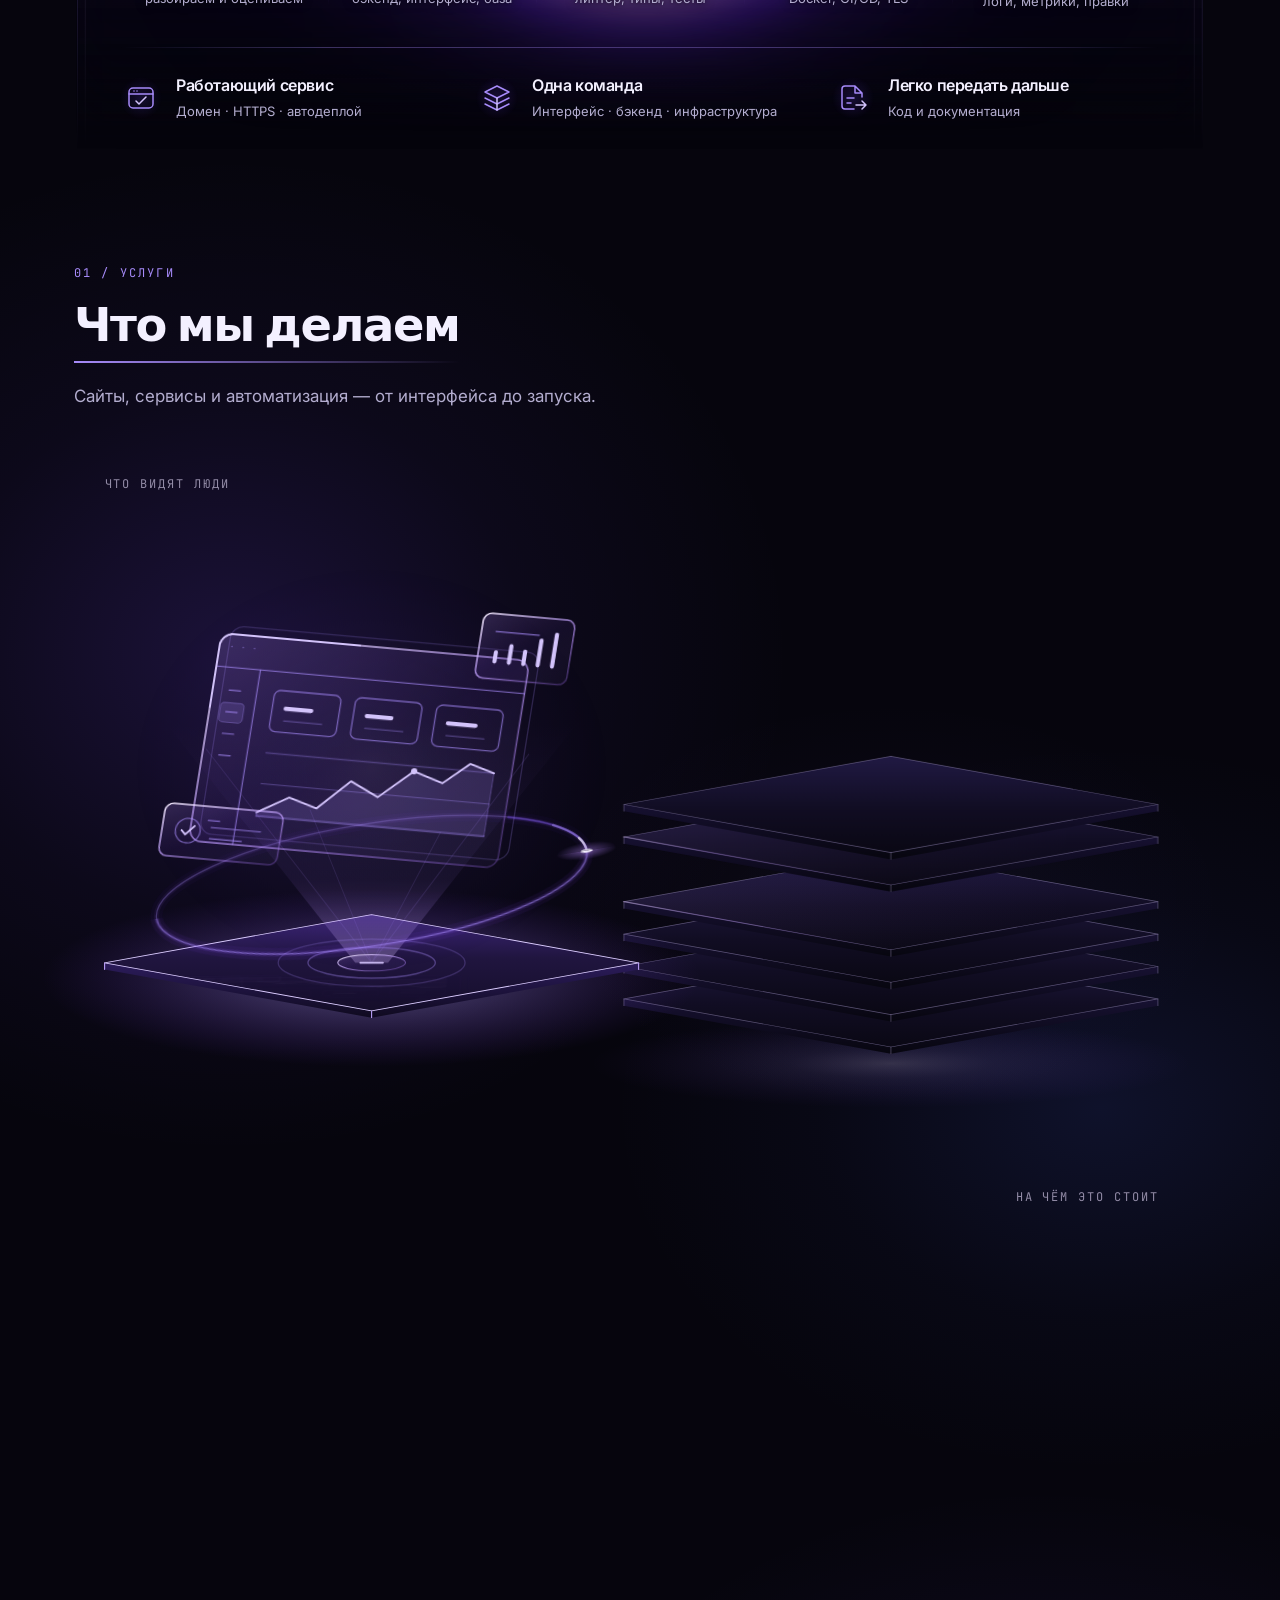
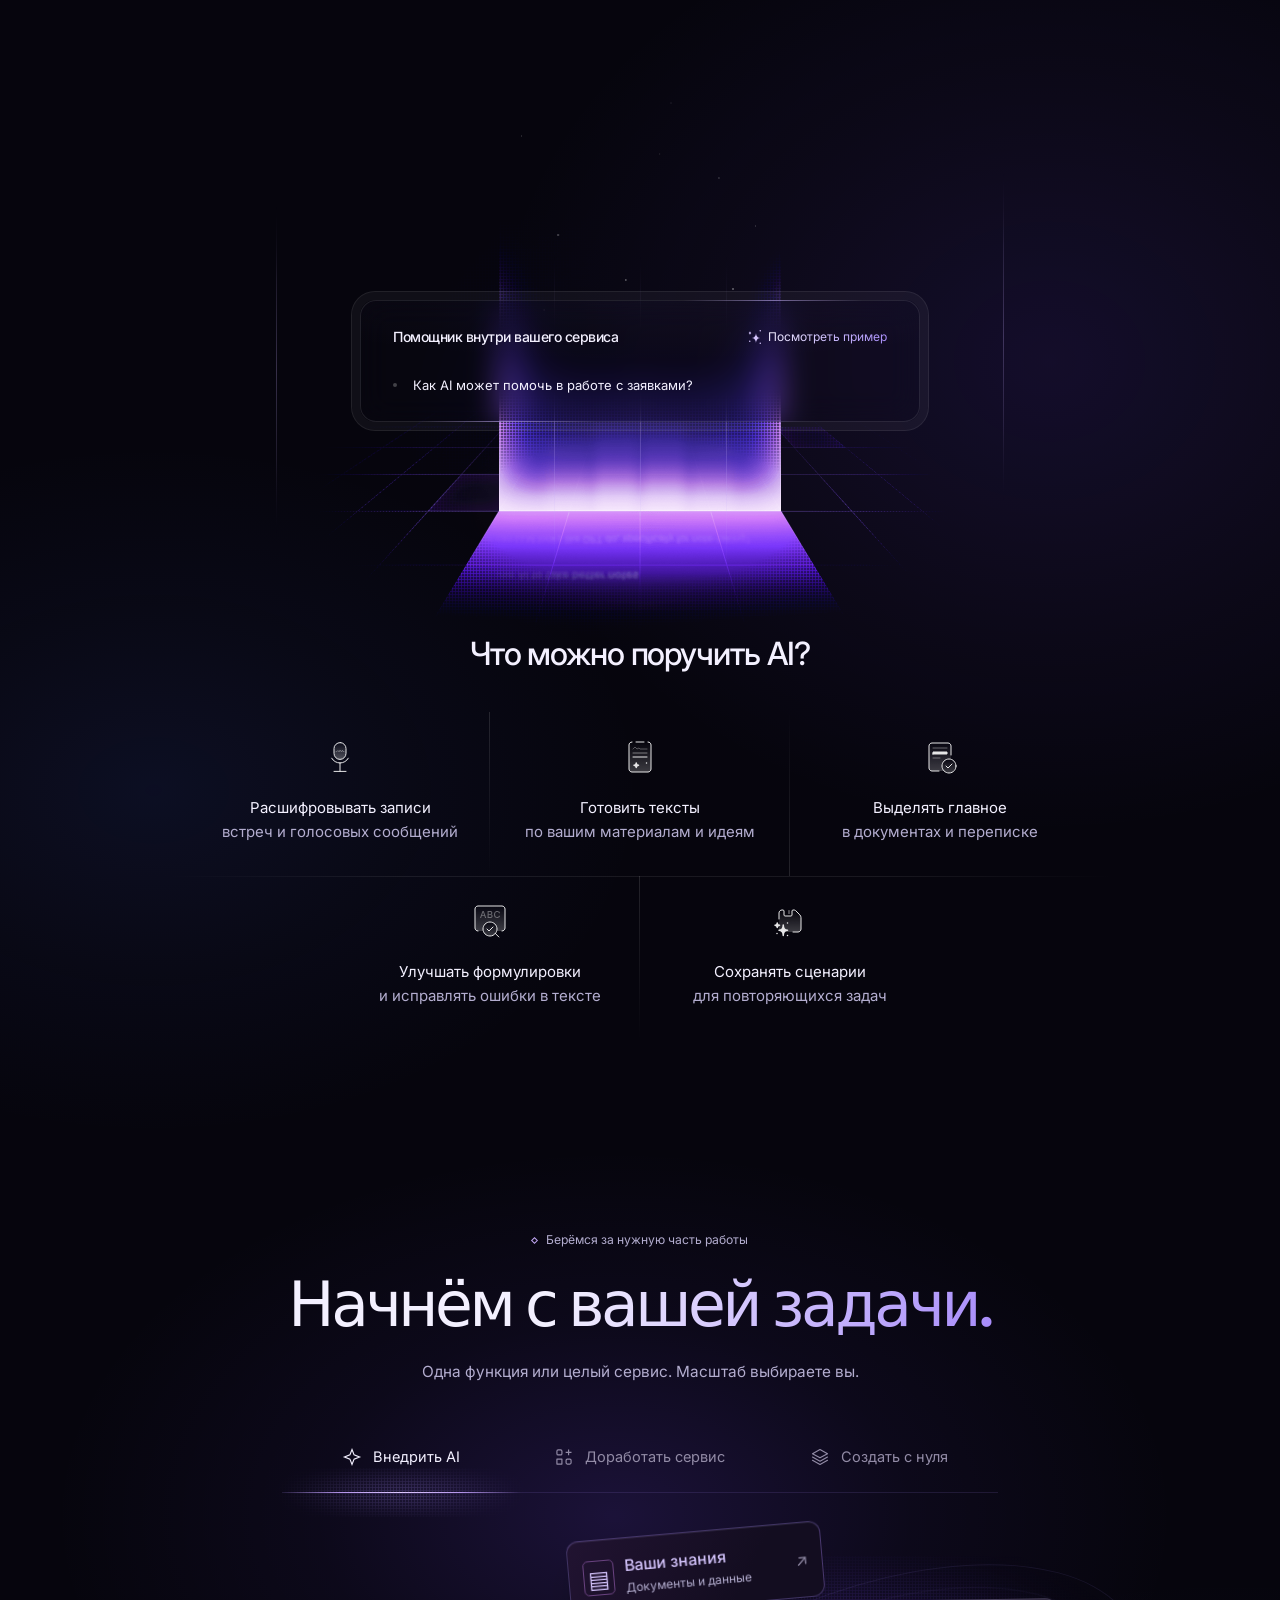
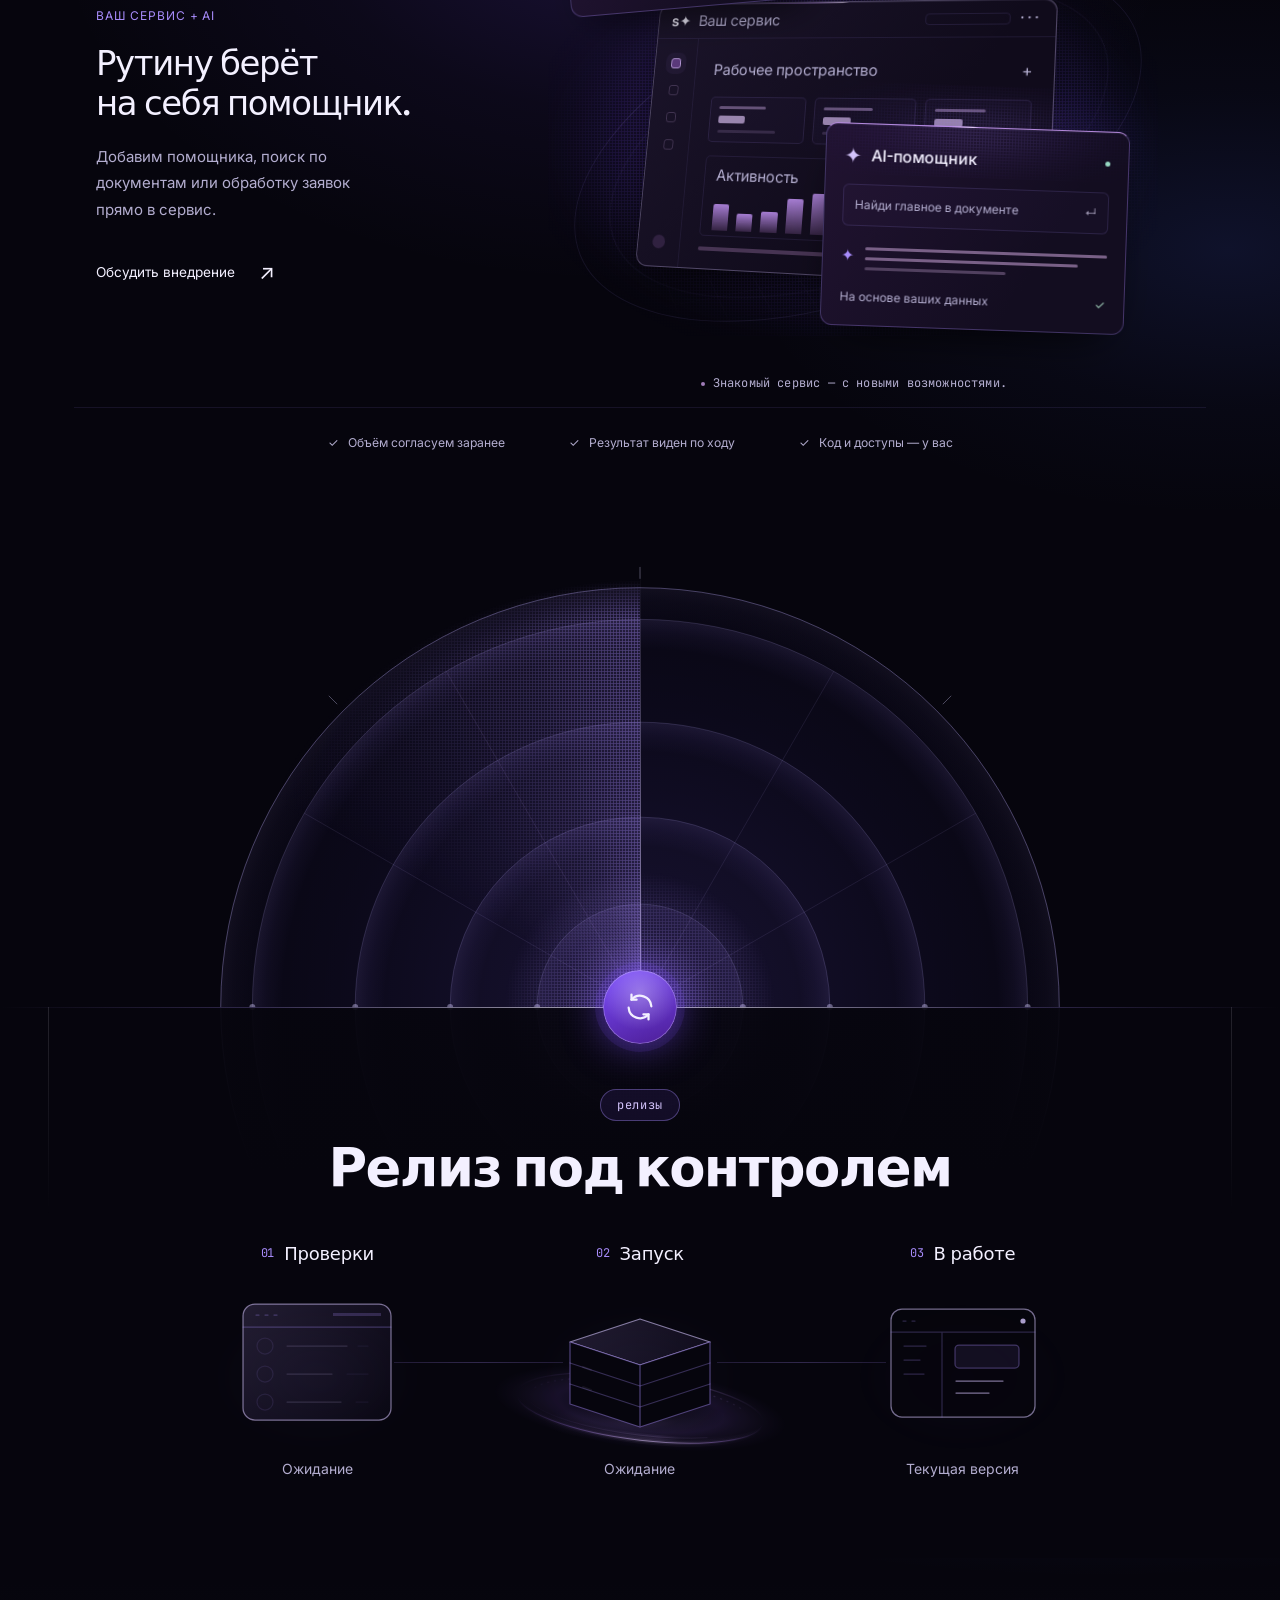
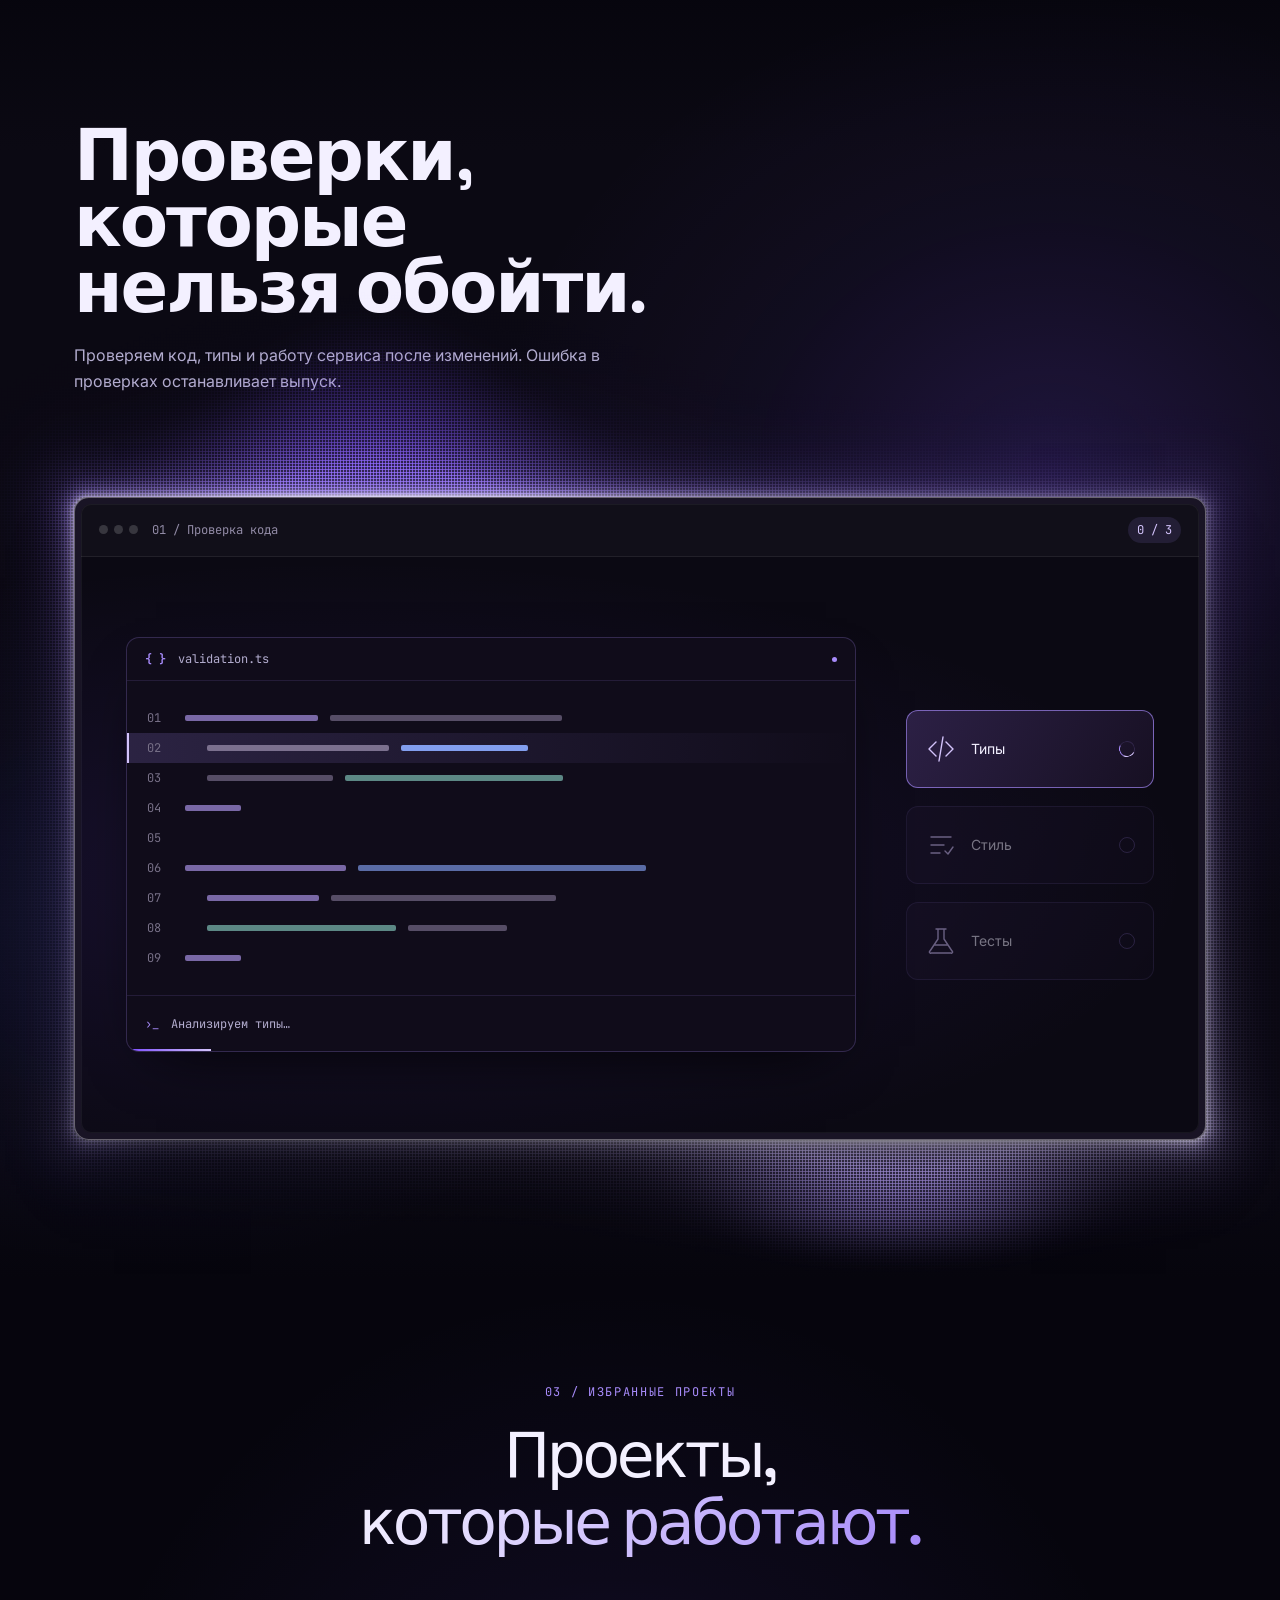
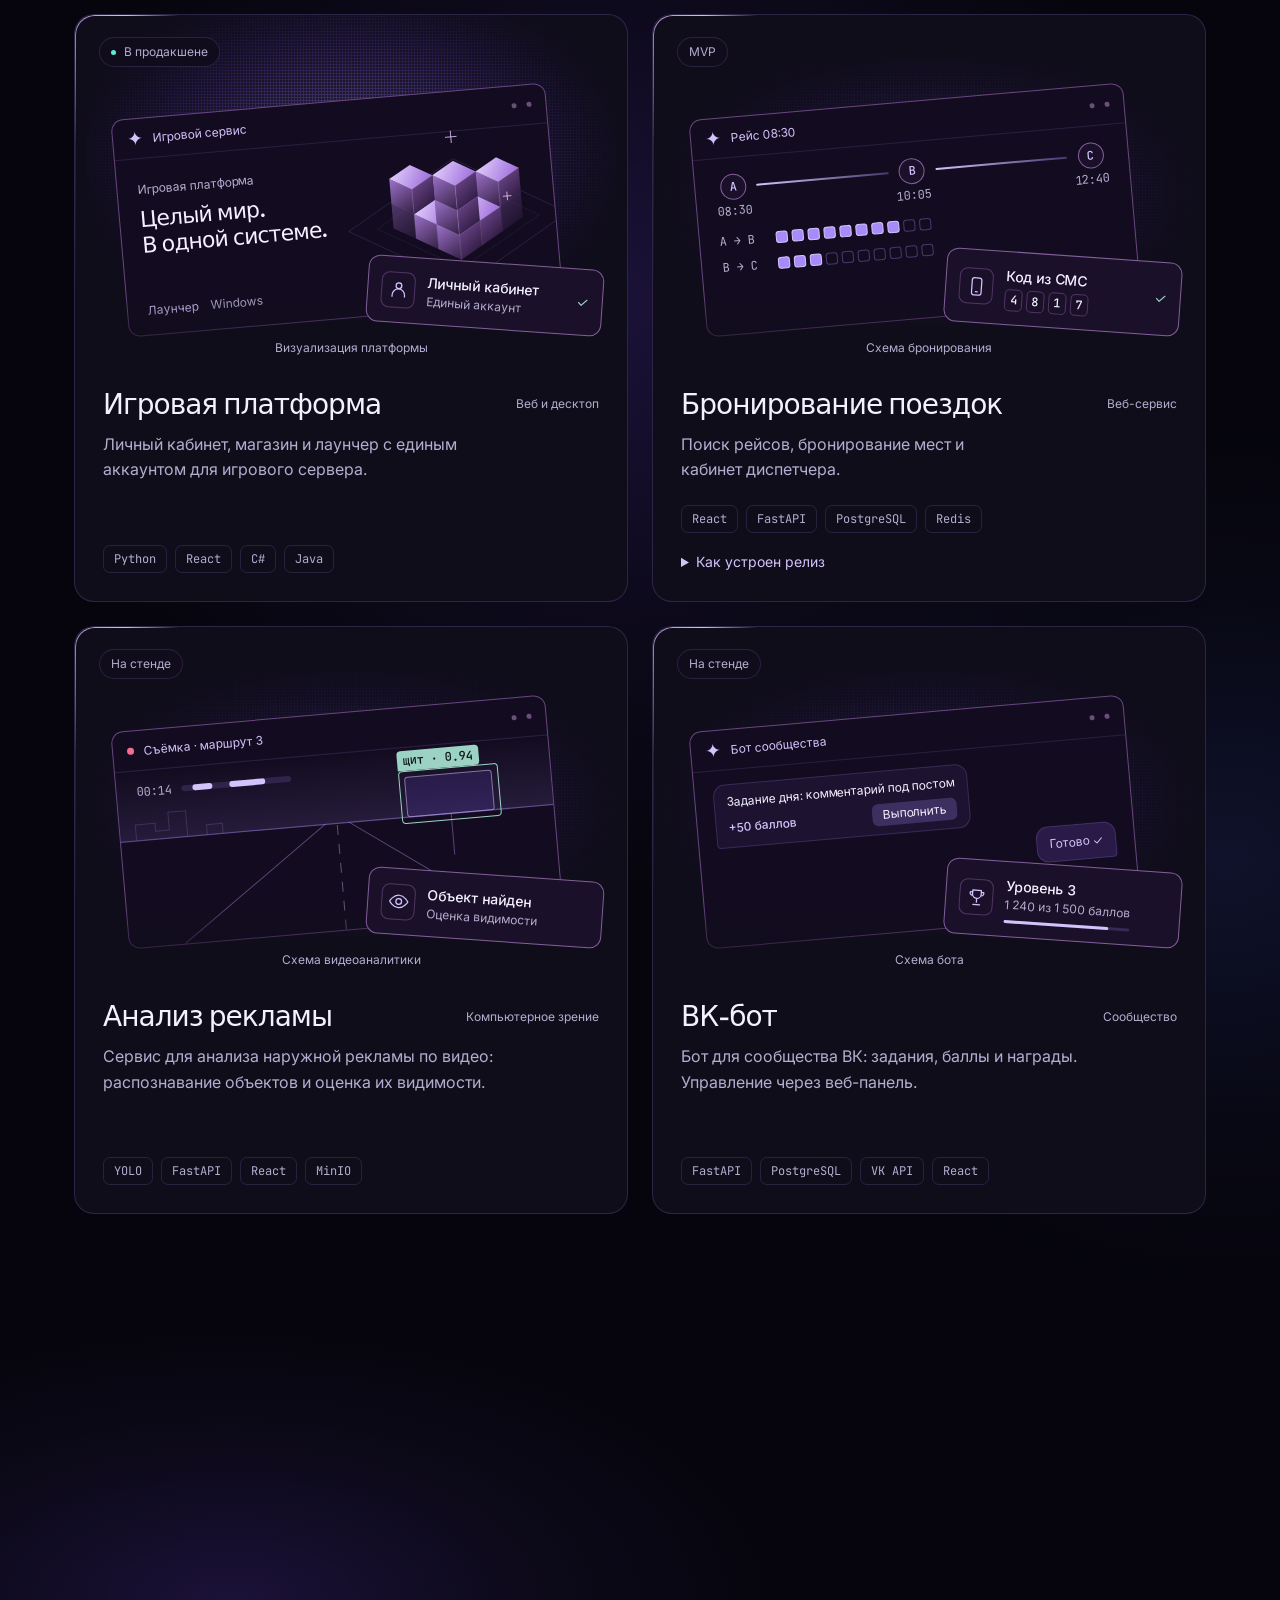
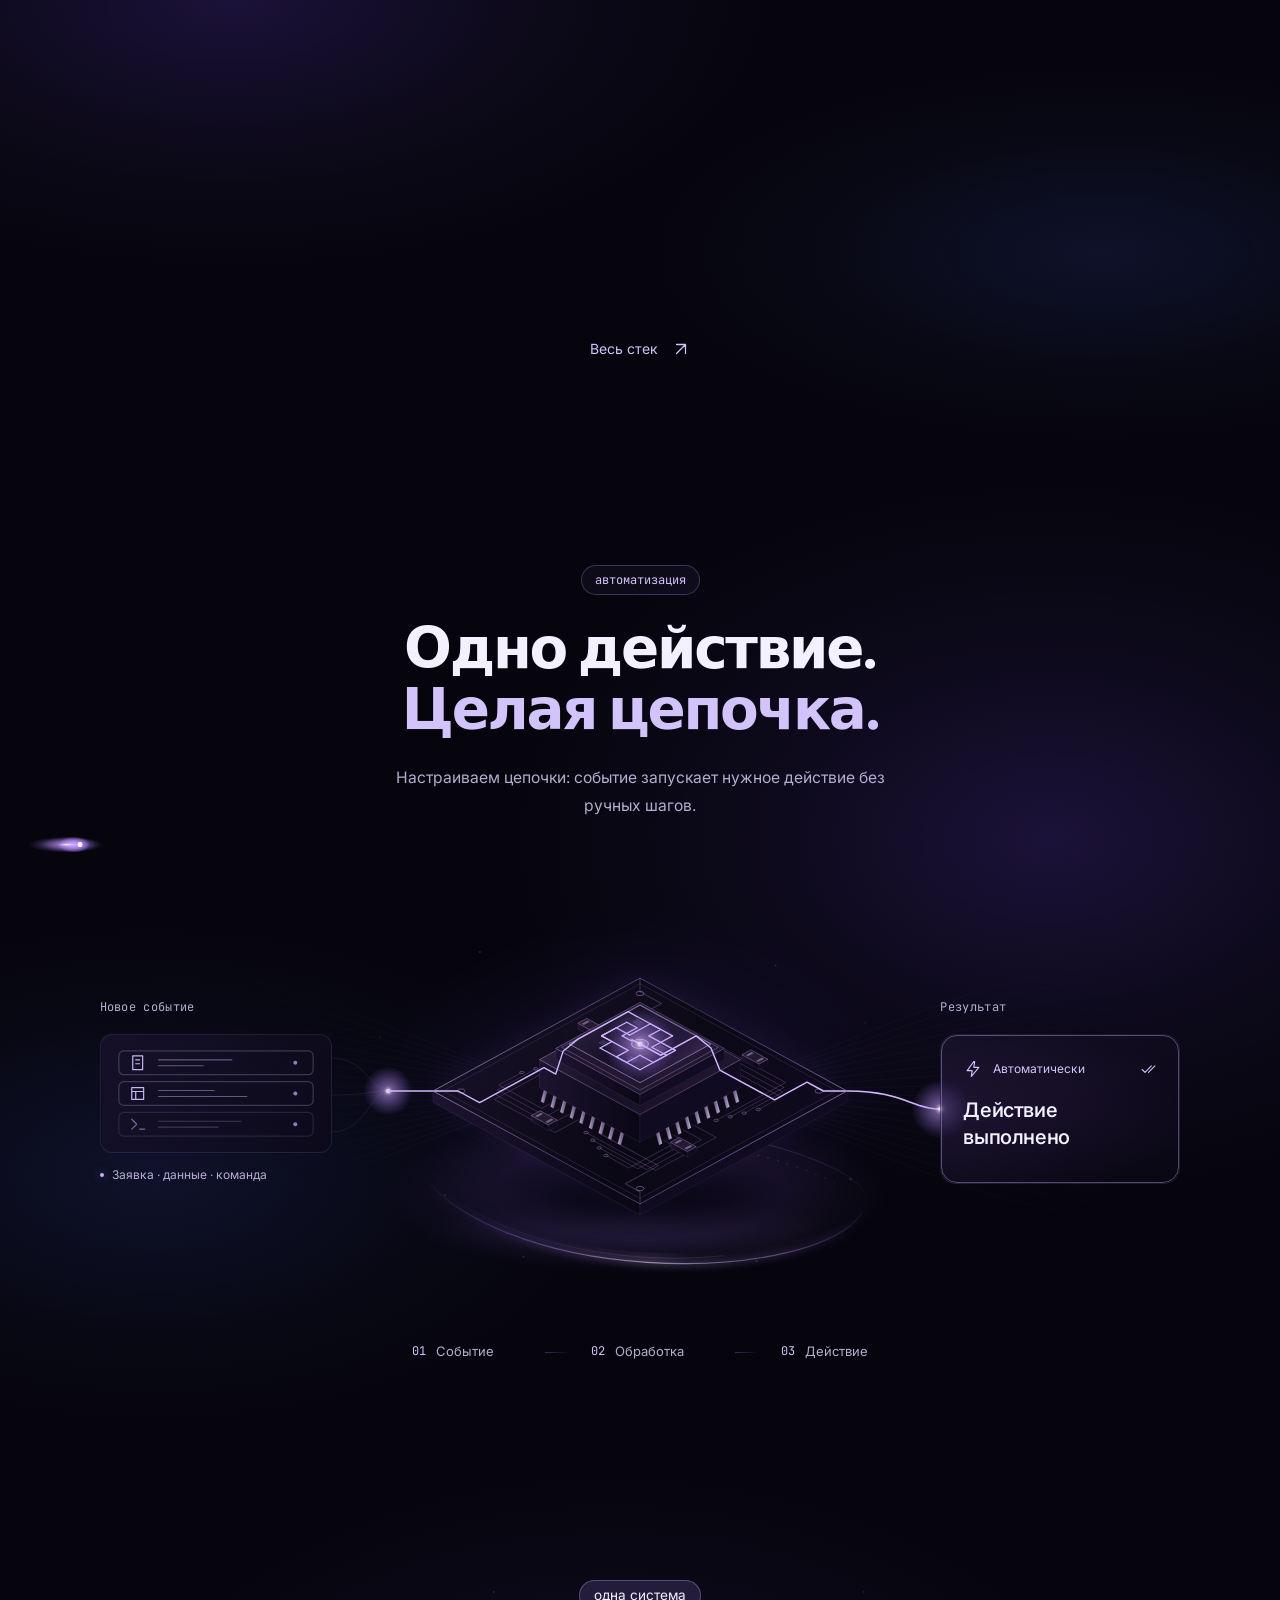
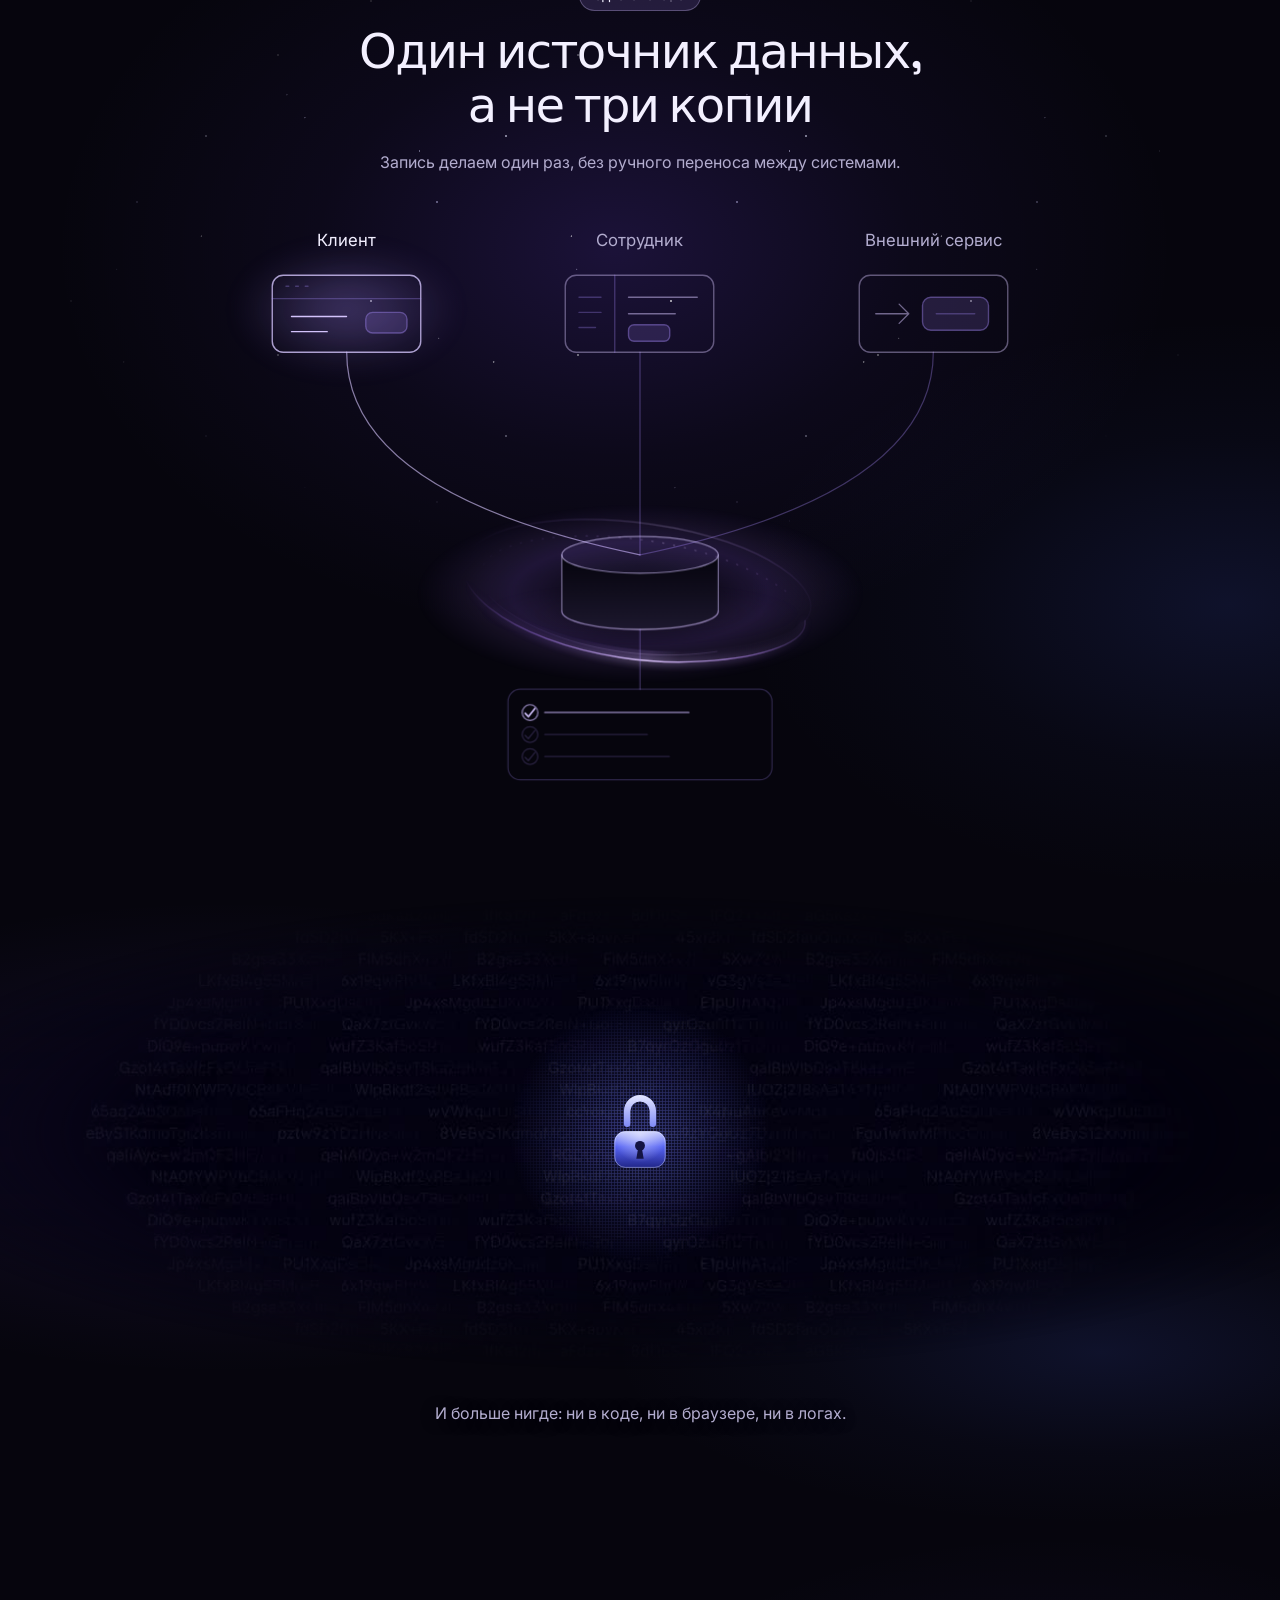
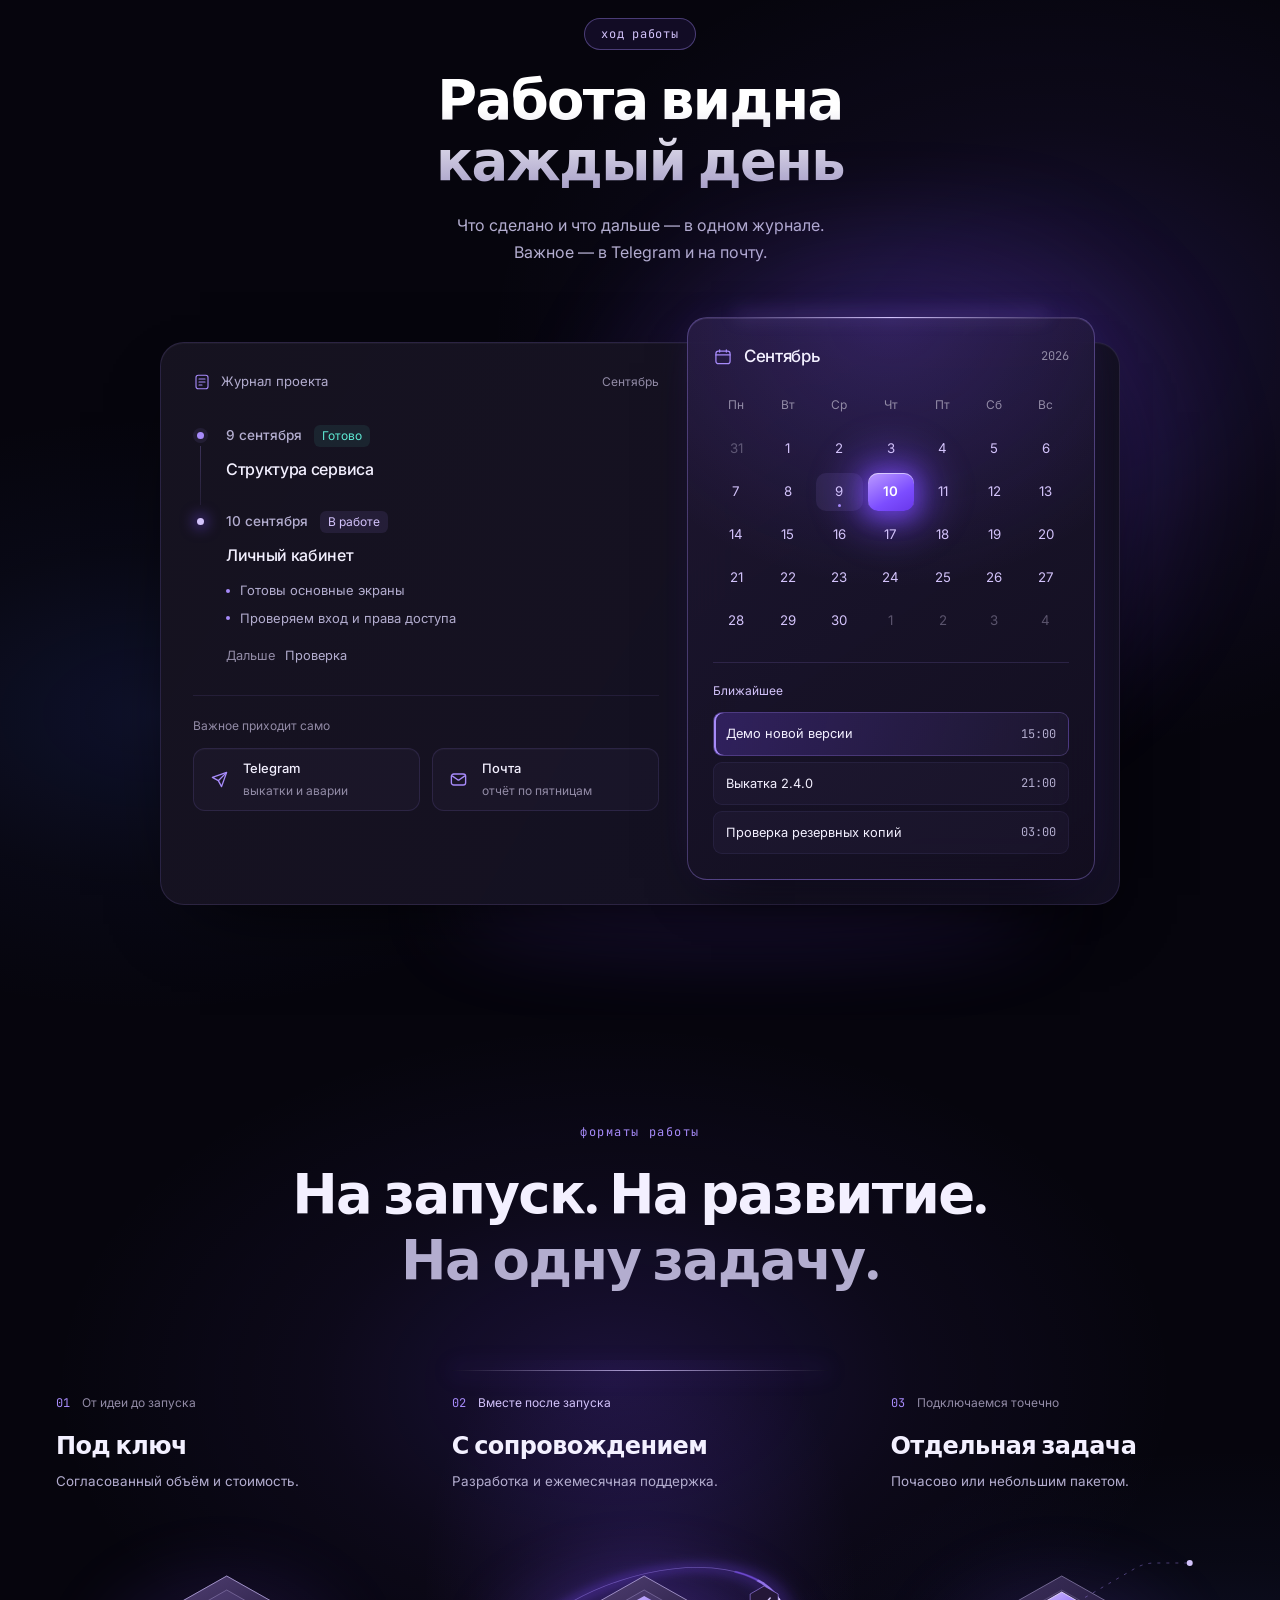
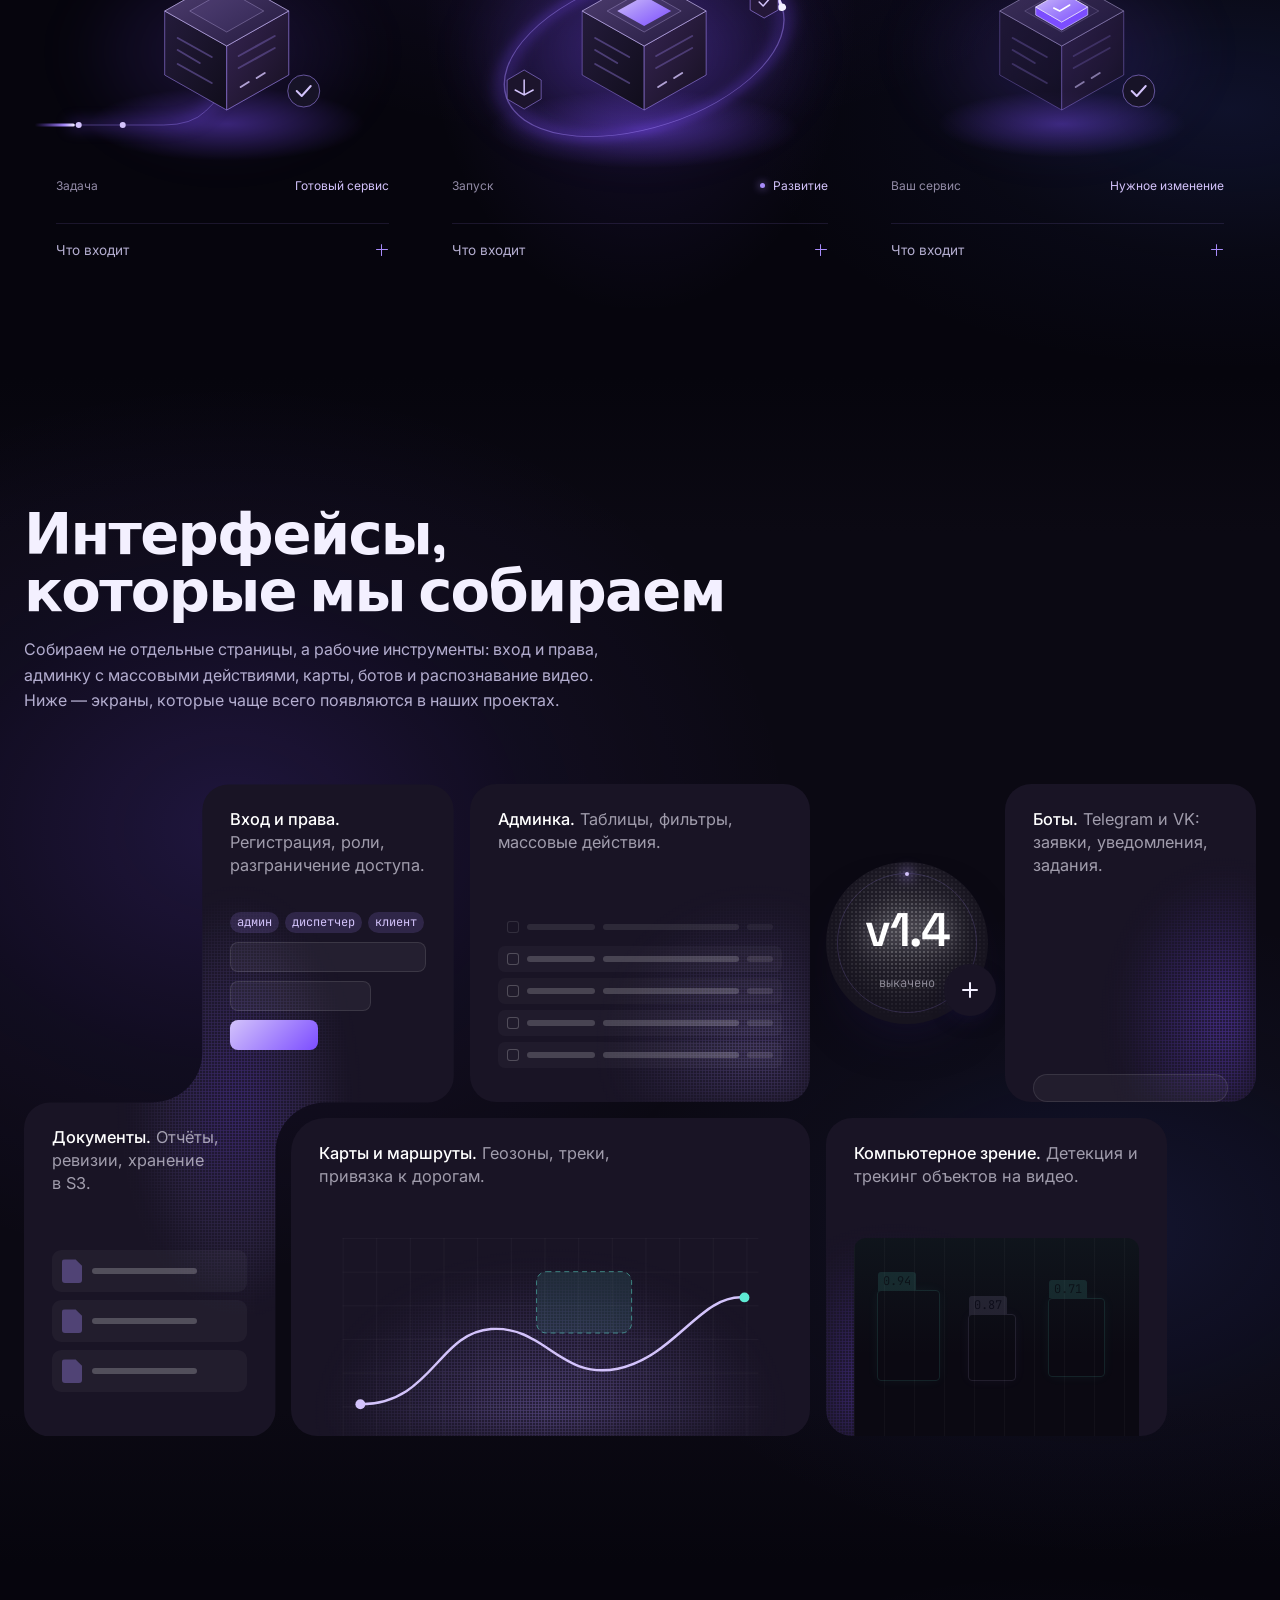
==== commit bc3ba845: "fix: update meta descriptions and text for clarity and consistency" ====
--- a/index.html
+++ b/index.html
@@ -4,13 +4,13 @@
 <meta charset="UTF-8">
 <meta name="viewport" content="width=device-width, initial-scale=1">
 <title>VoidLabs — веб-сервисы под ключ: разработка, инфраструктура, сопровождение</title>
-<meta name="description" content="Разрабатываем веб-приложения и сайты целиком: бэкенд, интерфейс, инфраструктура и релизы. От схемы базы данных до работающего продакшена и сопровождения после запуска.">
+<meta name="description" content="Разрабатываем веб-приложения и сайты: бэкенд, интерфейс, инфраструктура и релизы. Берём проект от схемы базы данных до продакшена и сопровождаем после запуска.">
 <meta name="theme-color" content="#06050d">
 
 <meta property="og:type" content="website">
 <meta property="og:site_name" content="VoidLabs">
 <meta property="og:title" content="VoidLabs — веб-сервисы под ключ">
-<meta property="og:description" content="Бэкенд, интерфейс, инфраструктура и релизы. Полный цикл и сопровождение после запуска.">
+<meta property="og:description" content="Бэкенд, интерфейс, инфраструктура, релизы и сопровождение после запуска.">
 <meta property="og:image" content="assets/blackhole-poster.jpg">
 
 <link rel="icon" href="data:image/svg+xml,<svg xmlns='http://www.w3.org/2000/svg' viewBox='0 0 100 100'><rect width='100' height='100' rx='24' fill='%2306050d'/><ellipse cx='50' cy='50' rx='30' ry='30' fill='none' stroke='%23a78bfa' stroke-width='8'/><path d='M6 50h88' stroke='%23c4b5fd' stroke-width='5' stroke-linecap='round'/></svg>">
@@ -93,9 +93,9 @@
     <h1 class="hero-title" data-split>Собираем веб-сервисы целиком — и отвечаем за них после запуска</h1>
 
     <p class="lede reveal">
-      Бэкенд, интерфейс, база данных, инфраструктура и релизы. Одна команда
-      на весь проект: ничего не теряется на стыке между фронтендом, сервером
-      и деплоем, и некому сказать «это не ко мне».
+      Одна команда ведёт весь проект: бэкенд, интерфейс, базу данных,
+      инфраструктуру и релизы. На стыке фронтенда, сервера и деплоя не
+      приходится искать, кто отвечает за задачу.
     </p>
 
     <div class="hero-cta reveal">
@@ -1679,7 +1679,7 @@
   <header class="ai-copy wrap reveal">
     <p class="ai-pill">AI-помощник</p>
     <h2 class="ai-title" id="ai-title">Ваш сервис с AI-помощником</h2>
-    <p class="ai-description">Помогаем быстрее разбирать обращения, работать с документами<br class="ai-break"> и находить нужное в базе знаний.</p>
+    <p class="ai-description">AI-помощник помогает быстрее разбирать обращения, работать с документами<br class="ai-break"> и искать нужное в базе знаний.</p>
   </header>
 
   <div class="ai-stage">
@@ -1712,7 +1712,7 @@
         </div>
         <div class="ai-demo-answer">
           <div class="ai-answer-heading"><span>Предложить решение</span><span>✦</span></div>
-          <div class="ai-answer-body"><p>AI выделит суть обращения, определит тему и подготовит черновик ответа. Оператор проверит результат и отправит его клиенту.</p></div>
+          <div class="ai-answer-body"><p>AI выделит суть обращения, определит тему и подготовит черновик. Оператор проверит текст и отправит ответ клиенту.</p></div>
           <div class="ai-answer-footer"><span class="ai-answer-status">Готово</span><span class="ai-answer-replace ai-click-target">Заменить <kbd>↵</kbd></span></div>
         </div>
       </div>
@@ -1751,7 +1751,7 @@
 <section class="work" id="work" data-scenario="ai" aria-labelledby="work-title">
   <div class="wrap">
     <header class="work-head reveal">
-      <p class="work-eyebrow"><span></span> Подключаемся там, где нужны</p>
+      <p class="work-eyebrow"><span></span> Берёмся за нужную часть работы</p>
       <h2 id="work-title">Начнём с <span>вашей задачи.</span></h2>
       <p class="work-lede">Одна функция или целый сервис. Масштаб выбираете вы.</p>
     </header>
@@ -1776,20 +1776,20 @@
       <div class="work-copy">
         <div class="work-panel" id="work-panel-ai" role="tabpanel" aria-labelledby="work-tab-ai" tabindex="0">
           <p class="work-kicker">Ваш сервис + AI</p>
-          <h3>Меньше рутины.<br>Больше возможностей.</h3>
-          <p class="work-description">Помощник, поиск по документам или обработка заявок — прямо в вашем сервисе.</p>
+          <h3>Рутину берёт<br>на себя помощник.</h3>
+          <p class="work-description">Добавим помощника, поиск по документам или обработку заявок прямо в сервис.</p>
           <a class="work-link" href="#contact">Обсудить внедрение <span aria-hidden="true">↗</span></a>
         </div>
         <div class="work-panel" id="work-panel-upgrade" role="tabpanel" aria-labelledby="work-tab-upgrade" tabindex="0" hidden>
-          <p class="work-kicker">Новый потенциал вашего сервиса</p>
-          <h3>Уже работает.<br>Будет ещё лучше.</h3>
-          <p class="work-description">Добавим нужную функцию, свяжем системы или ускорим то, что тормозит.</p>
+          <p class="work-kicker">Доработка работающего сервиса</p>
+          <h3>Сервис уже есть.<br>Доработаем нужное.</h3>
+          <p class="work-description">Добавим функцию, свяжем системы или ускорим узкое место.</p>
           <a class="work-link" href="#contact">Рассказать о доработке <span aria-hidden="true">↗</span></a>
         </div>
         <div class="work-panel" id="work-panel-launch" role="tabpanel" aria-labelledby="work-tab-launch" tabindex="0" hidden>
-          <p class="work-kicker">От идеи до первой версии</p>
-          <h3>Ваша идея.<br>Можно пользоваться.</h3>
-          <p class="work-description">Выделим главное и соберём первую версию, которую можно дать пользователям.</p>
+          <p class="work-kicker">От идеи к первой версии</p>
+          <h3>Первая версия<br>для пользователей.</h3>
+          <p class="work-description">Поможем выделить главное и соберём первую версию, которой уже можно пользоваться.</p>
           <a class="work-link" href="#contact">Обсудить идею <span aria-hidden="true">↗</span></a>
         </div>
       </div>
@@ -1832,7 +1832,7 @@
           <div class="work-satellite work-update"><span>✓</span> Обновление установлено</div>
 
           <div class="work-satellite work-launch"><span class="work-edge"></span><span class="work-launch-icon">↗</span><div><b>Ваш сервис запущен</b><span>Всё готово к первому входу</span></div><i class="work-live-dot"></i></div>
-          <div class="work-scene-caption"><span></span><span class="work-caption-ai">Знакомый сервис. Новые возможности.</span><span class="work-caption-upgrade">Нужные изменения. На вашей основе.</span><span class="work-caption-launch">Всё складывается в работающий продукт.</span></div>
+          <div class="work-scene-caption"><span></span><span class="work-caption-ai">Знакомый сервис — с новыми возможностями.</span><span class="work-caption-upgrade">Дорабатываем то, что уже есть.</span><span class="work-caption-launch">Идея превращается в работающий сервис.</span></div>
         </div>
       </div>
     </div>
@@ -2364,7 +2364,7 @@
     <header class="stack-head reveal">
       <p class="stack-eyebrow">04 / технологии</p>
       <h2 id="stack-title">Технологии <span>под вашу задачу.</span></h2>
-      <p class="stack-lede">Подбираем стек под продукт, нагрузку и развитие.</p>
+      <p class="stack-lede">Выбираем стек под задачу, нагрузку и развитие.</p>
     </header>
 
     <!-- Собственные линейные значки. Названия живут вне SVG и не масштабируются. -->
@@ -2452,7 +2452,7 @@
     <div class="signal-copy">
       <p class="signal-pill reveal">автоматизация</p>
       <h2 class="signal-title reveal" id="signal-title">Одно действие.<br><span>Целая цепочка.</span></h2>
-      <p class="signal-lede reveal">Связываем события и действия, чтобы процессы работали сами.</p>
+      <p class="signal-lede reveal">Настраиваем цепочки: событие запускает нужное действие без ручных шагов.</p>
     </div>
 
     <div class="signal-stage" role="img" aria-label="Автоматизация: заявка, данные или команда запускают обработку по заданным правилам. Система автоматически выполняет нужное действие.">
@@ -2803,7 +2803,7 @@
     <p class="system-pill reveal">одна система</p>
     <h2 class="system-title reveal" id="system-title">Один источник данных,<br>а не три копии</h2>
     <p class="system-lede reveal">
-      Ничего не переносится руками: что записано — записано один раз.
+      Запись делаем один раз, без ручного переноса между системами.
     </p>
 
     <div class="system-merge reveal" data-beat="client" role="img"
@@ -3275,9 +3275,9 @@
     <header class="tiles-head">
       <h2 class="tiles-title reveal">Интерфейсы, которые мы собираем</h2>
       <p class="tiles-lede reveal">
-        Не набор страниц, а рабочие инструменты: вход и права, админка с массовыми
-        действиями, карты, боты, распознавание на видео. Ниже — типы экранов,
-        которые встречаются в наших проектах чаще всего.
+        Собираем не отдельные страницы, а рабочие инструменты: вход и права,
+        админку с массовыми действиями, карты, ботов и распознавание видео.
+        Ниже — экраны, которые чаще всего появляются в наших проектах.
       </p>
     </header>
 
@@ -3412,7 +3412,7 @@
      Изображение уже содержит кромку, меридианы и отражение. Полосы света
      движутся под неподвижными масками, частицы поднимаются отдельными слоями.
      Цены на сайте не называются (см. «Вопросы»), поэтому на месте суммы
-     стоит то, что мы действительно обещаем: один договор и одна точка
+     стоит то, что мы обещаем: один договор и одна точка
      ответственности. -->
 <section class="orb" id="offer" aria-labelledby="offer-title">
 
@@ -3532,7 +3532,7 @@
   <div class="wrap team-copy">
     <p class="team-pill reveal">о нас</p>
     <h2 class="team-title reveal" id="about-title">Собираем веб-сервисы.<br>От идеи до запуска.</h2>
-    <p class="team-description reveal">VoidLabs — команда, где бэкенд на Python, интерфейсы, инфраструктура и ML собраны в одном месте. Запускаем проект и остаёмся рядом после релиза.</p>
+    <p class="team-description reveal">За бэкенд на Python, интерфейсы, инфраструктуру и ML в VoidLabs отвечает одна команда. Запускаем проект и остаёмся на связи после релиза.</p>
     <a class="btn btn-ghost team-cta reveal" href="#value">Наши принципы</a>
   </div>
 
@@ -3560,49 +3560,49 @@
       <details class="faq-item" open>
         <summary aria-controls="faq-answer-price"><span>Сколько стоит проект?</span><i class="faq-toggle" aria-hidden="true"></i></summary>
         <div class="faq-answer" id="faq-answer-price">
-          <div class="faq-answer-inner"><p>Стоимость зависит от задачи и формата работы. Для проекта под ключ согласуем объём, сумму и срок; для отдельных доработок — пакет или почасовую работу. Сопровождение обсуждаем отдельно. Небольшой сайт и учётная система отличаются по цене на порядок, поэтому назвать число до разговора честно не получится.</p></div>
+          <div class="faq-answer-inner"><p>Стоимость определяют задача и формат работы. Для проекта под ключ согласуем объём, сумму и срок. Отдельные доработки берём пакетом или почасово, сопровождение обсуждаем отдельно. Небольшой сайт и учётная система различаются по цене на порядок, поэтому назвать сумму до разговора было бы нечестно.</p></div>
         </div>
         <span class="faq-glint" aria-hidden="true"></span>
       </details>
       <details class="faq-item">
         <summary aria-controls="faq-answer-timing"><span>Какие сроки?</span><i class="faq-toggle" aria-hidden="true"></i></summary>
         <div class="faq-answer" id="faq-answer-timing">
-          <div class="faq-answer-inner"><p>Лендинг или простой сайт — от нескольких дней. Сервис с личным кабинетом, ролями и оплатой — от нескольких недель. Точный срок называем вместе со сметой, и он делится на этапы, чтобы вы видели прогресс, а не ждали в тишине.</p></div>
+          <div class="faq-answer-inner"><p>Лендинг или простой сайт занимает от нескольких дней. Сервис с личным кабинетом, ролями и оплатой — от нескольких недель. Смету и срок обсуждаем вместе, затем разбиваем работу на этапы: прогресс виден по ходу, а не только в конце.</p></div>
         </div>
         <span class="faq-glint" aria-hidden="true"></span>
       </details>
       <details class="faq-item">
         <summary aria-controls="faq-answer-brief"><span>Можно начать без технического задания?</span><i class="faq-toggle" aria-hidden="true"></i></summary>
         <div class="faq-answer" id="faq-answer-brief">
-          <div class="faq-answer-inner"><p>Это нормальная ситуация и чаще всего так и бывает. Достаточно рассказать своими словами, что должно происходить и кто этим будет пользоваться — техническую часть сформулируем сами и покажем вам на согласование.</p></div>
+          <div class="faq-answer-inner"><p>Да, это обычная ситуация. Расскажите своими словами, что должно происходить и кто будет пользоваться сервисом. Техническую часть сформулируем сами и покажем вам на согласование.</p></div>
         </div>
         <span class="faq-glint" aria-hidden="true"></span>
       </details>
       <details class="faq-item">
         <summary aria-controls="faq-answer-existing"><span>Берётесь за чужой проект?</span><i class="faq-toggle" aria-hidden="true"></i></summary>
         <div class="faq-answer" id="faq-answer-existing">
-          <div class="faq-answer-inner"><p>Да. Сначала смотрим код и инфраструктуру и честно говорим, что дешевле: доводить существующее или переписать часть. Бывает и так, и так — решение принимаете вы, но с нашей оценкой на руках.</p></div>
+          <div class="faq-answer-inner"><p>Да. Сначала смотрим код и инфраструктуру, затем честно сравниваем: что дешевле — доработать существующее или переписать часть. Решение остаётся за вами, но вы принимаете его с нашей оценкой.</p></div>
         </div>
         <span class="faq-glint" aria-hidden="true"></span>
       </details>
       <details class="faq-item">
         <summary aria-controls="faq-answer-ownership"><span>Кому принадлежат код и доступы?</span><i class="faq-toggle" aria-hidden="true"></i></summary>
         <div class="faq-answer" id="faq-answer-ownership">
-          <div class="faq-answer-inner"><p>Вам. Репозиторий, сервер, домен и все учётные записи оформляются на заказчика, а не на нас. Уйти к другому исполнителю вы можете в любой момент и без нашего участия — это принципиальная позиция, а не уступка.</p></div>
+          <div class="faq-answer-inner"><p>Вам. Репозиторий, сервер, домен и все учётные записи оформляем на заказчика, а не на нас. В любой момент можно перейти к другому исполнителю без нашего участия — это правило нашей работы.</p></div>
         </div>
         <span class="faq-glint" aria-hidden="true"></span>
       </details>
       <details class="faq-item">
         <summary aria-controls="faq-answer-design"><span>Делаете дизайн?</span><i class="faq-toggle" aria-hidden="true"></i></summary>
         <div class="faq-answer" id="faq-answer-design">
-          <div class="faq-answer-inner"><p>Да, проектируем интерфейсы приложений и панелей управления. Для имиджевого дизайна привлекаем дизайнера и реализуем готовые макеты.</p></div>
+          <div class="faq-answer-inner"><p>Да, проектируем интерфейсы приложений и панелей управления. Для имиджевого дизайна привлекаем дизайнера, затем реализуем готовые макеты.</p></div>
         </div>
         <span class="faq-glint" aria-hidden="true"></span>
       </details>
       <details class="faq-item">
         <summary aria-controls="faq-answer-payment"><span>Как оформляем работу и оплату?</span><i class="faq-toggle" aria-hidden="true"></i></summary>
         <div class="faq-answer" id="faq-answer-payment">
-          <div class="faq-answer-inner"><p>По договору; форму оформления обсуждаем до начала работы. Оплата обычно делится на этапы: предоплата, промежуточный платёж по ходу и остаток при сдаче.</p></div>
+          <div class="faq-answer-inner"><p>Работаем по договору; форму оформления обсудим до старта. Оплату обычно делим на этапы: предоплата, промежуточный платёж по ходу работы и остаток при сдаче.</p></div>
         </div>
         <span class="faq-glint" aria-hidden="true"></span>
       </details>
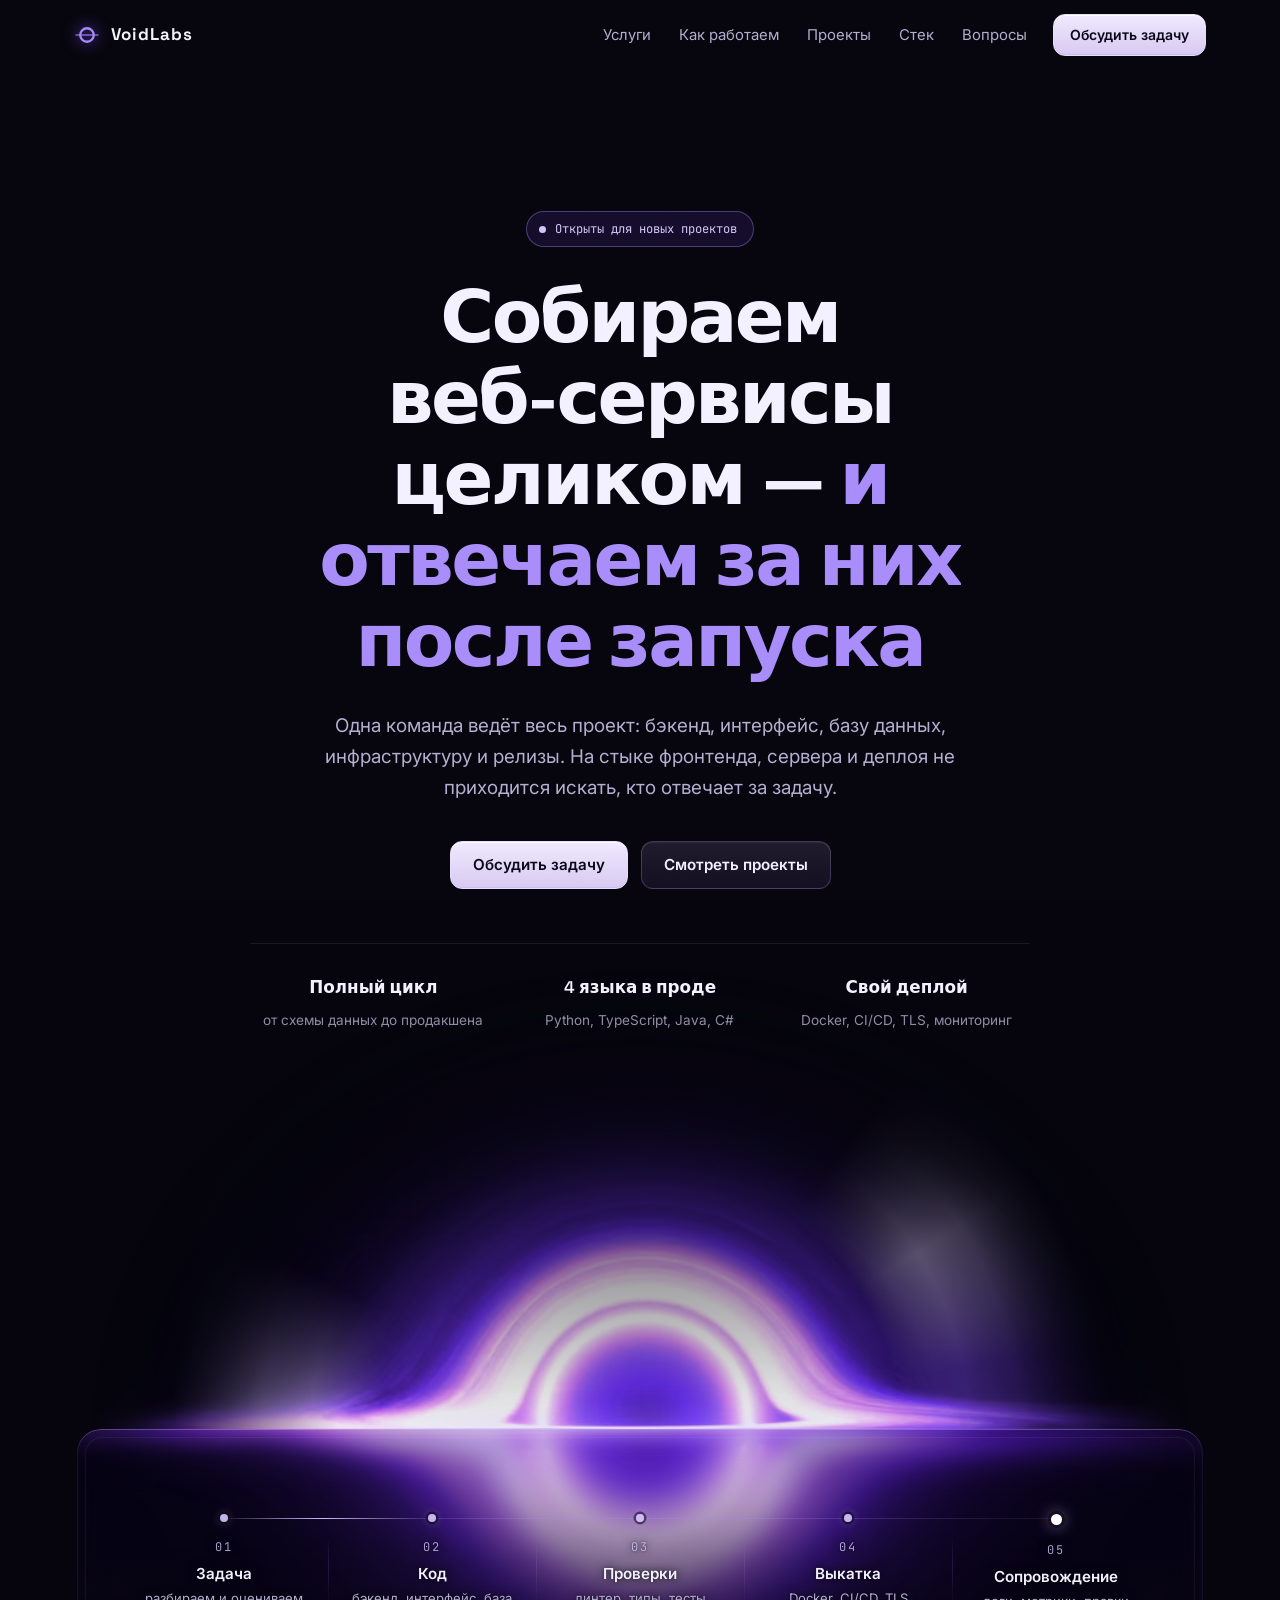
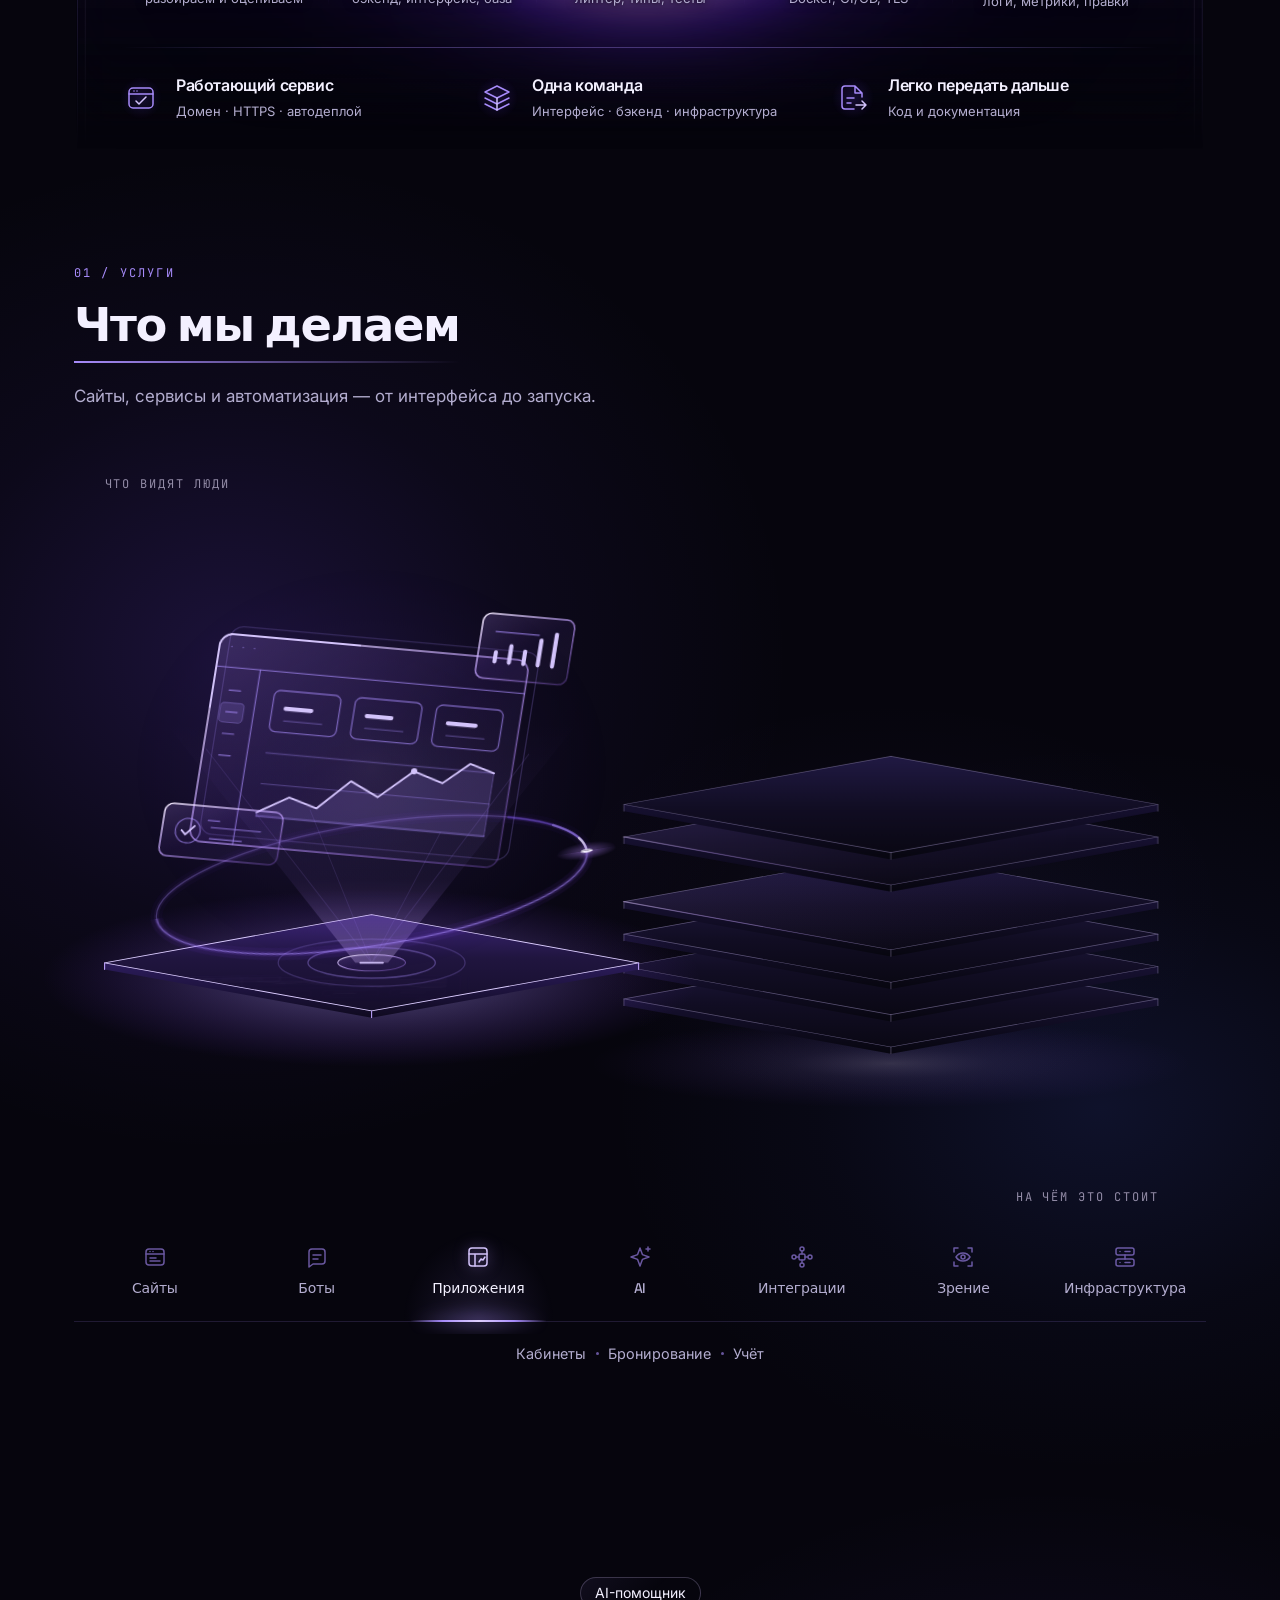
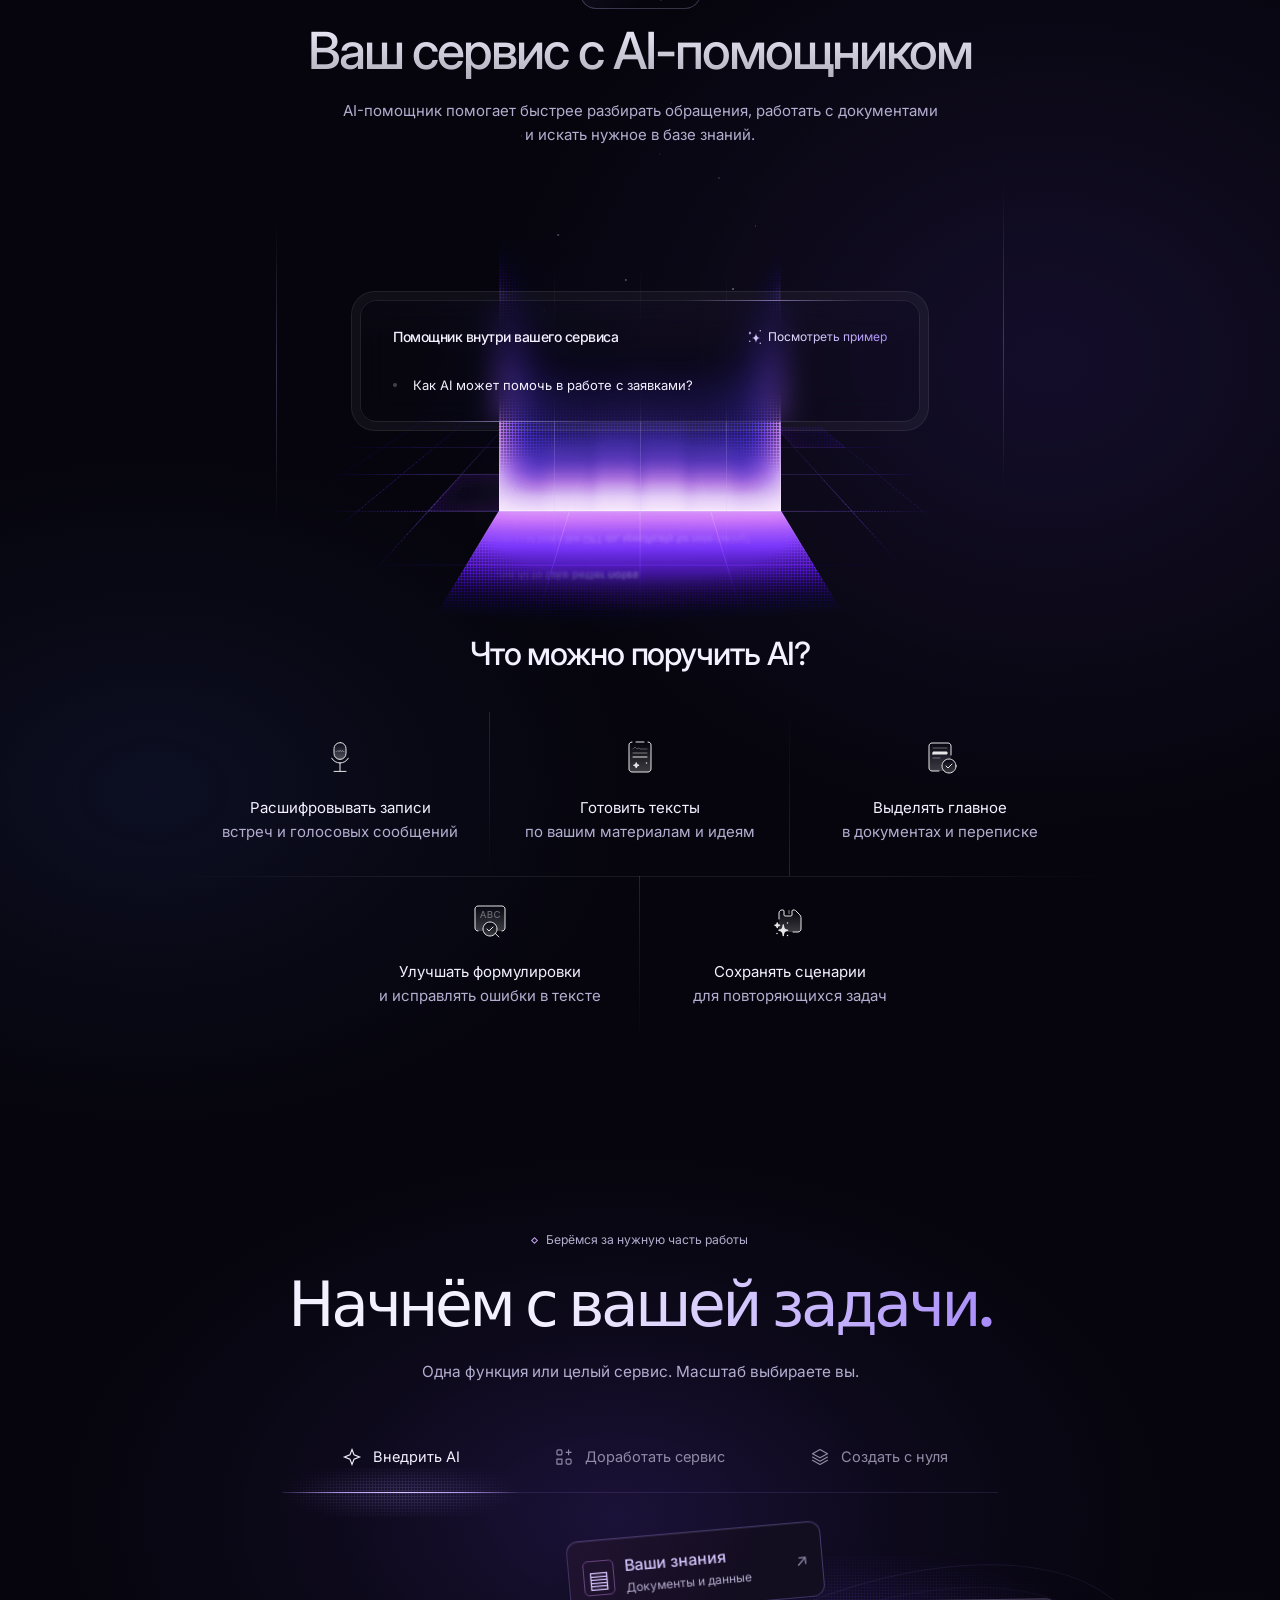
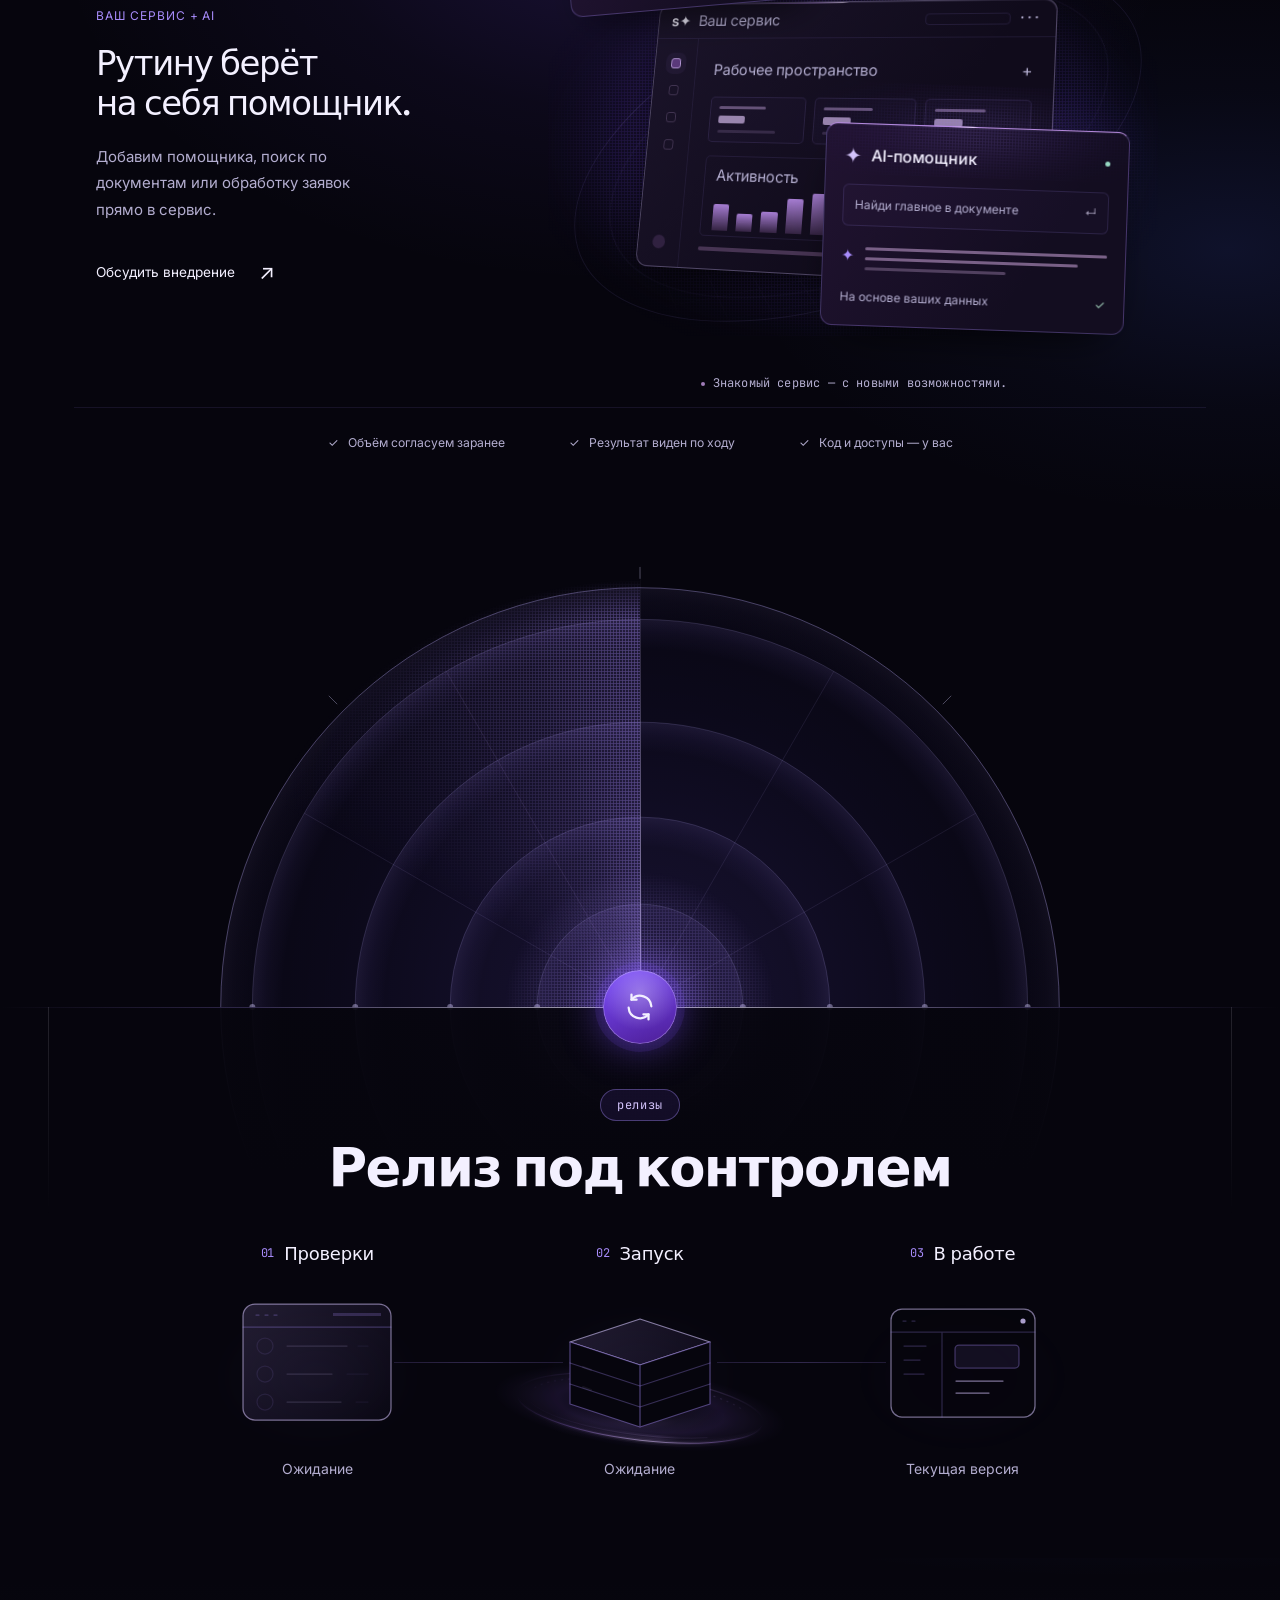
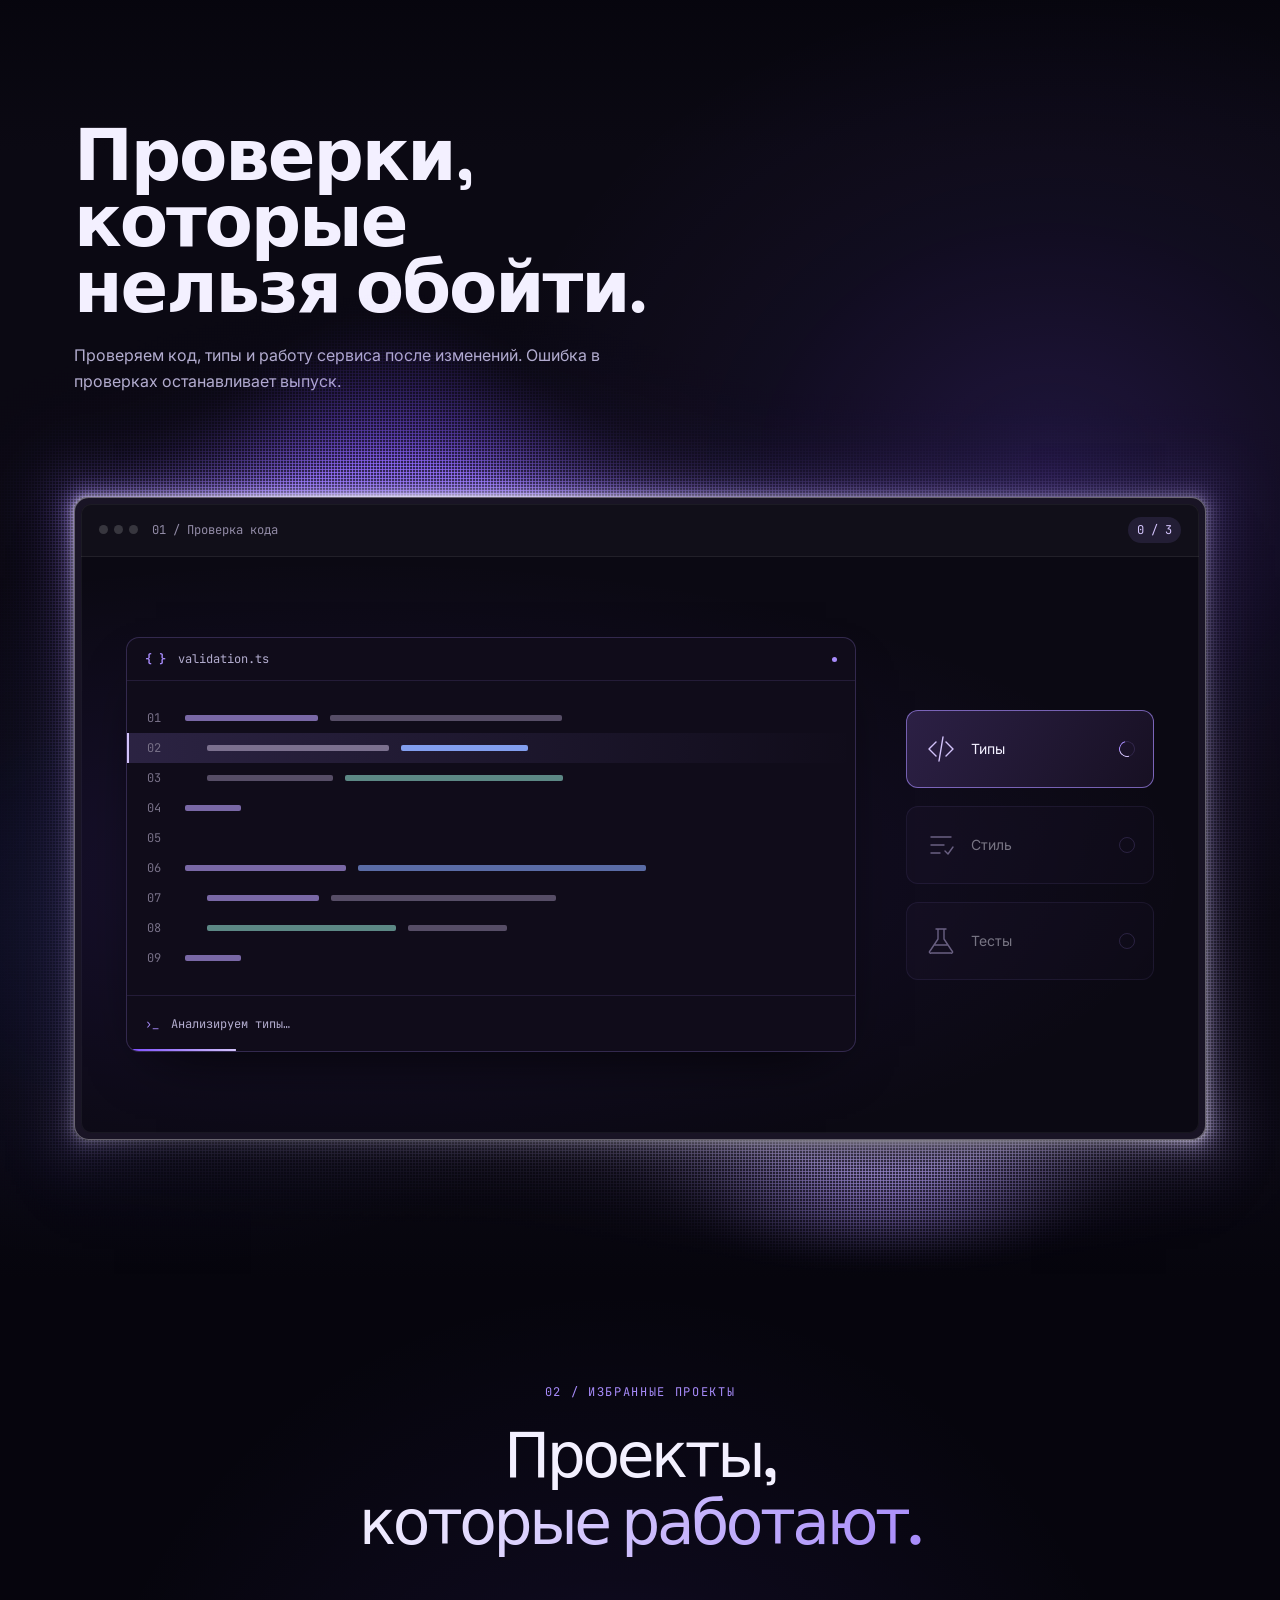
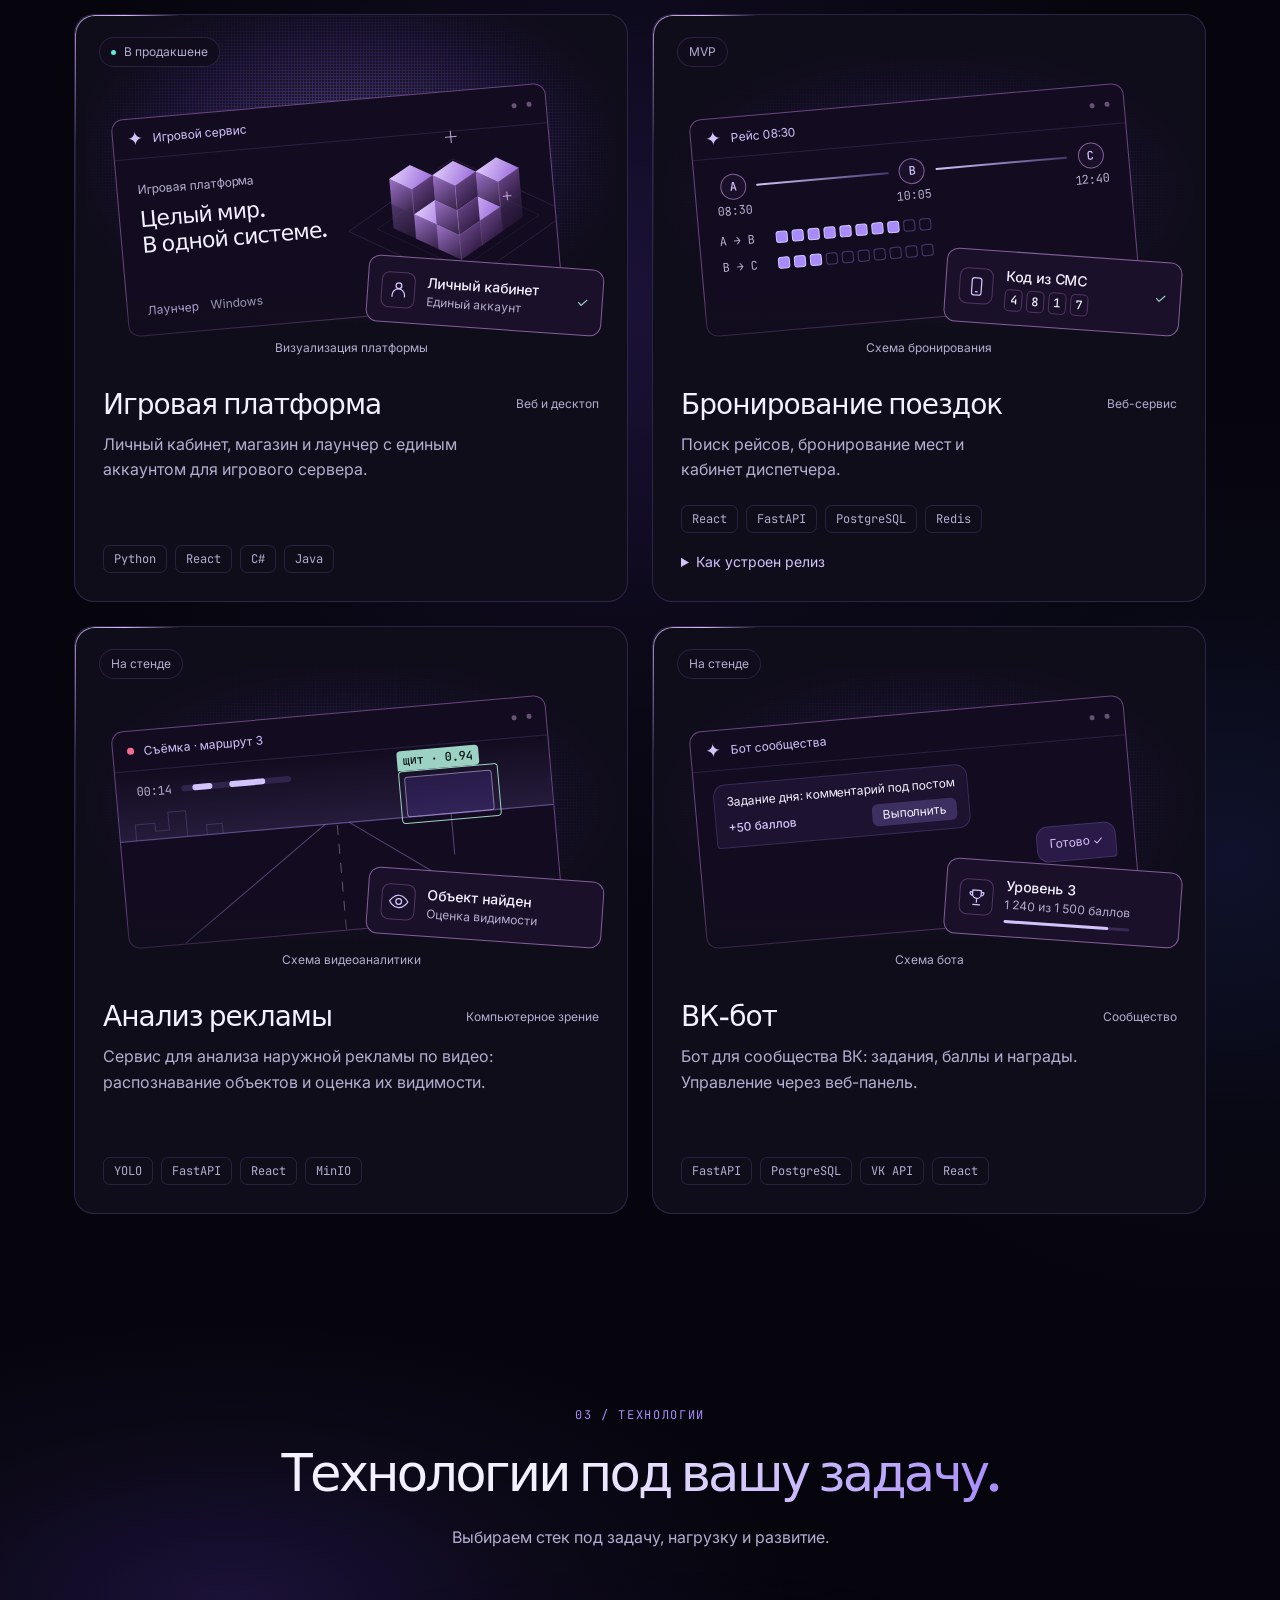
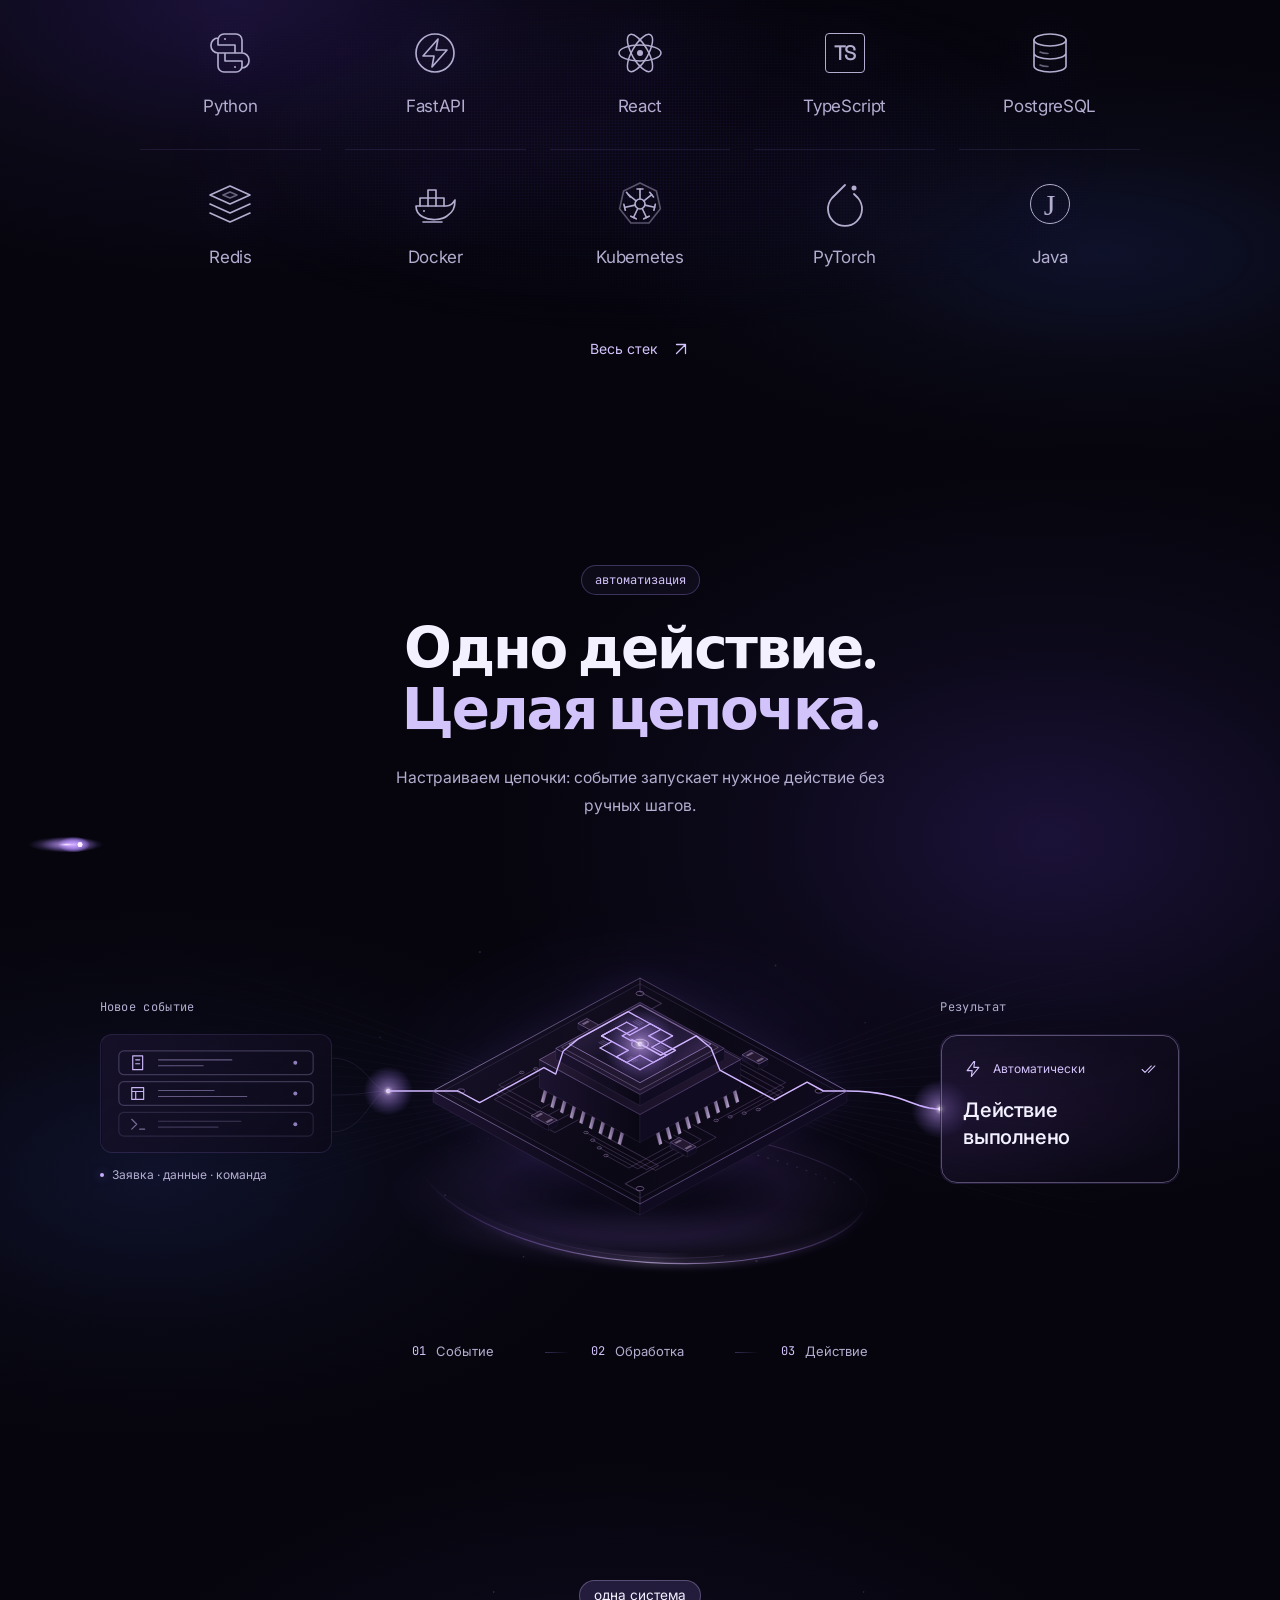
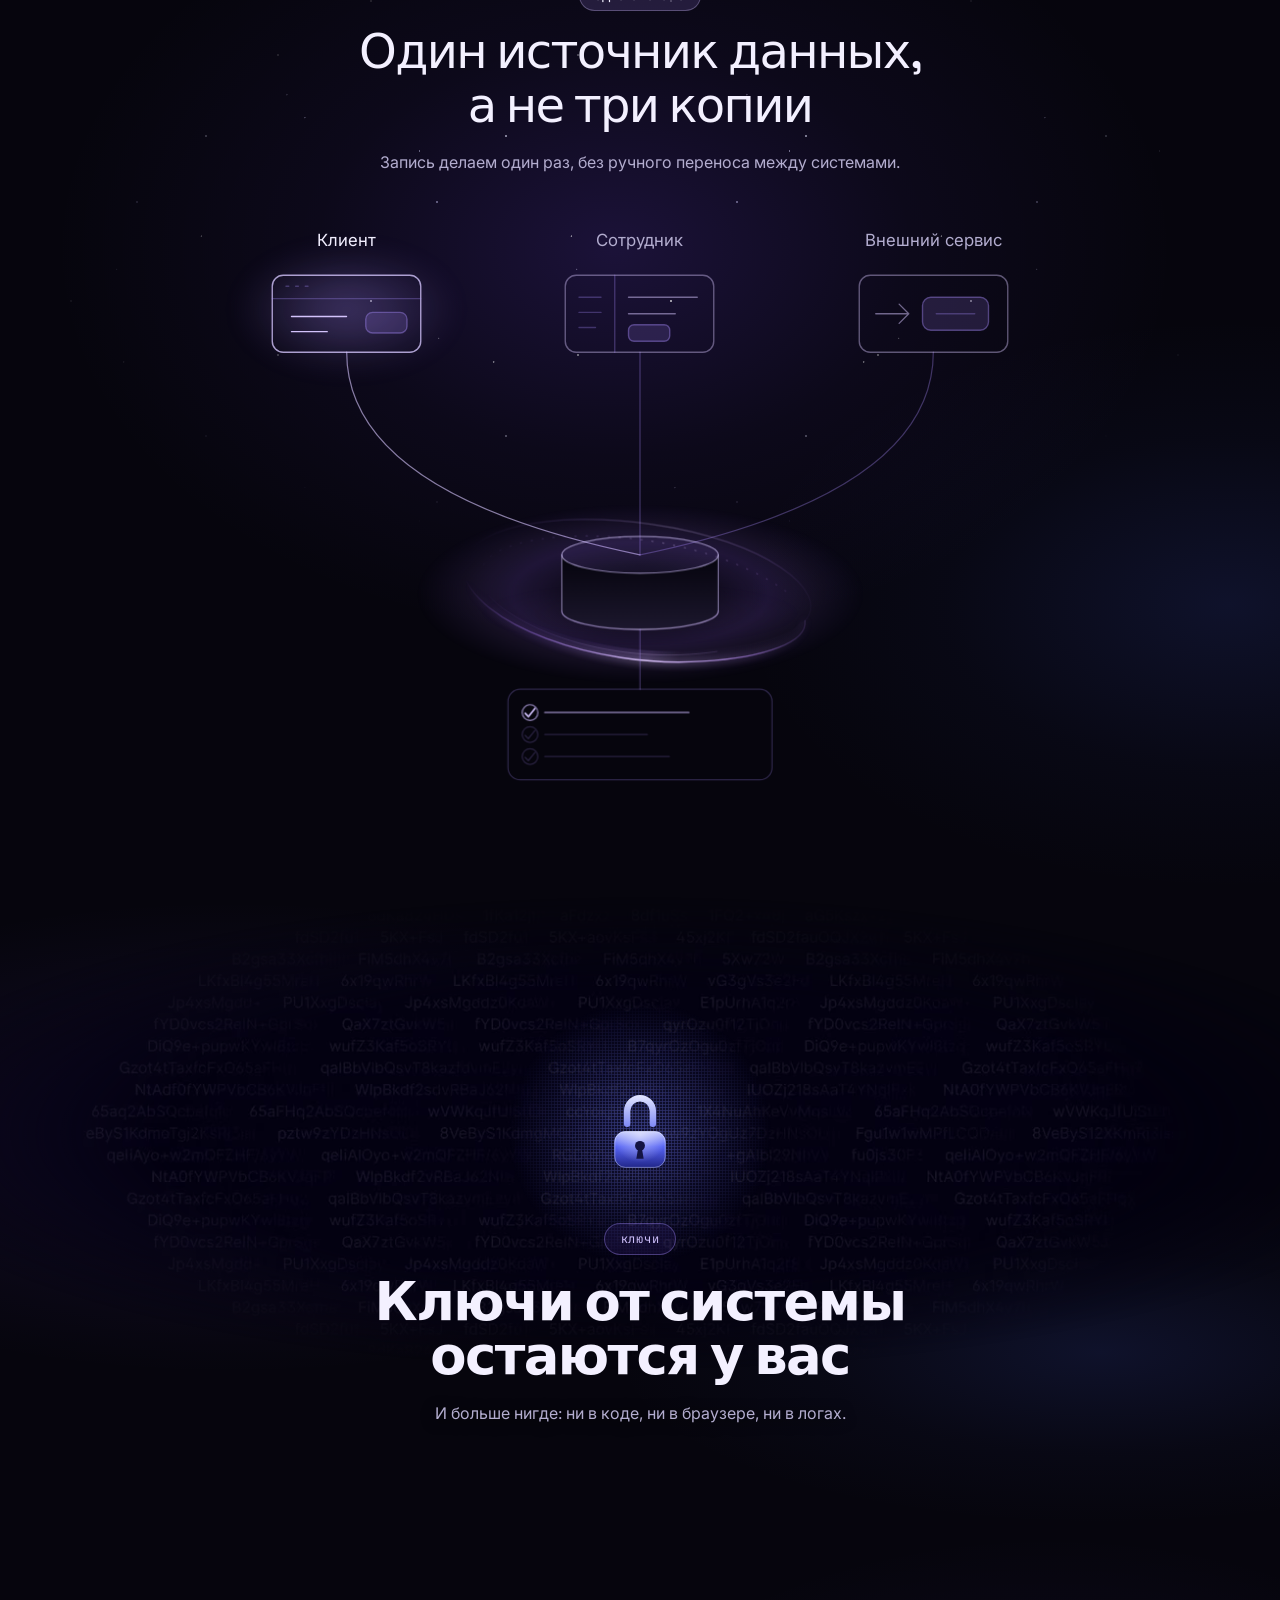
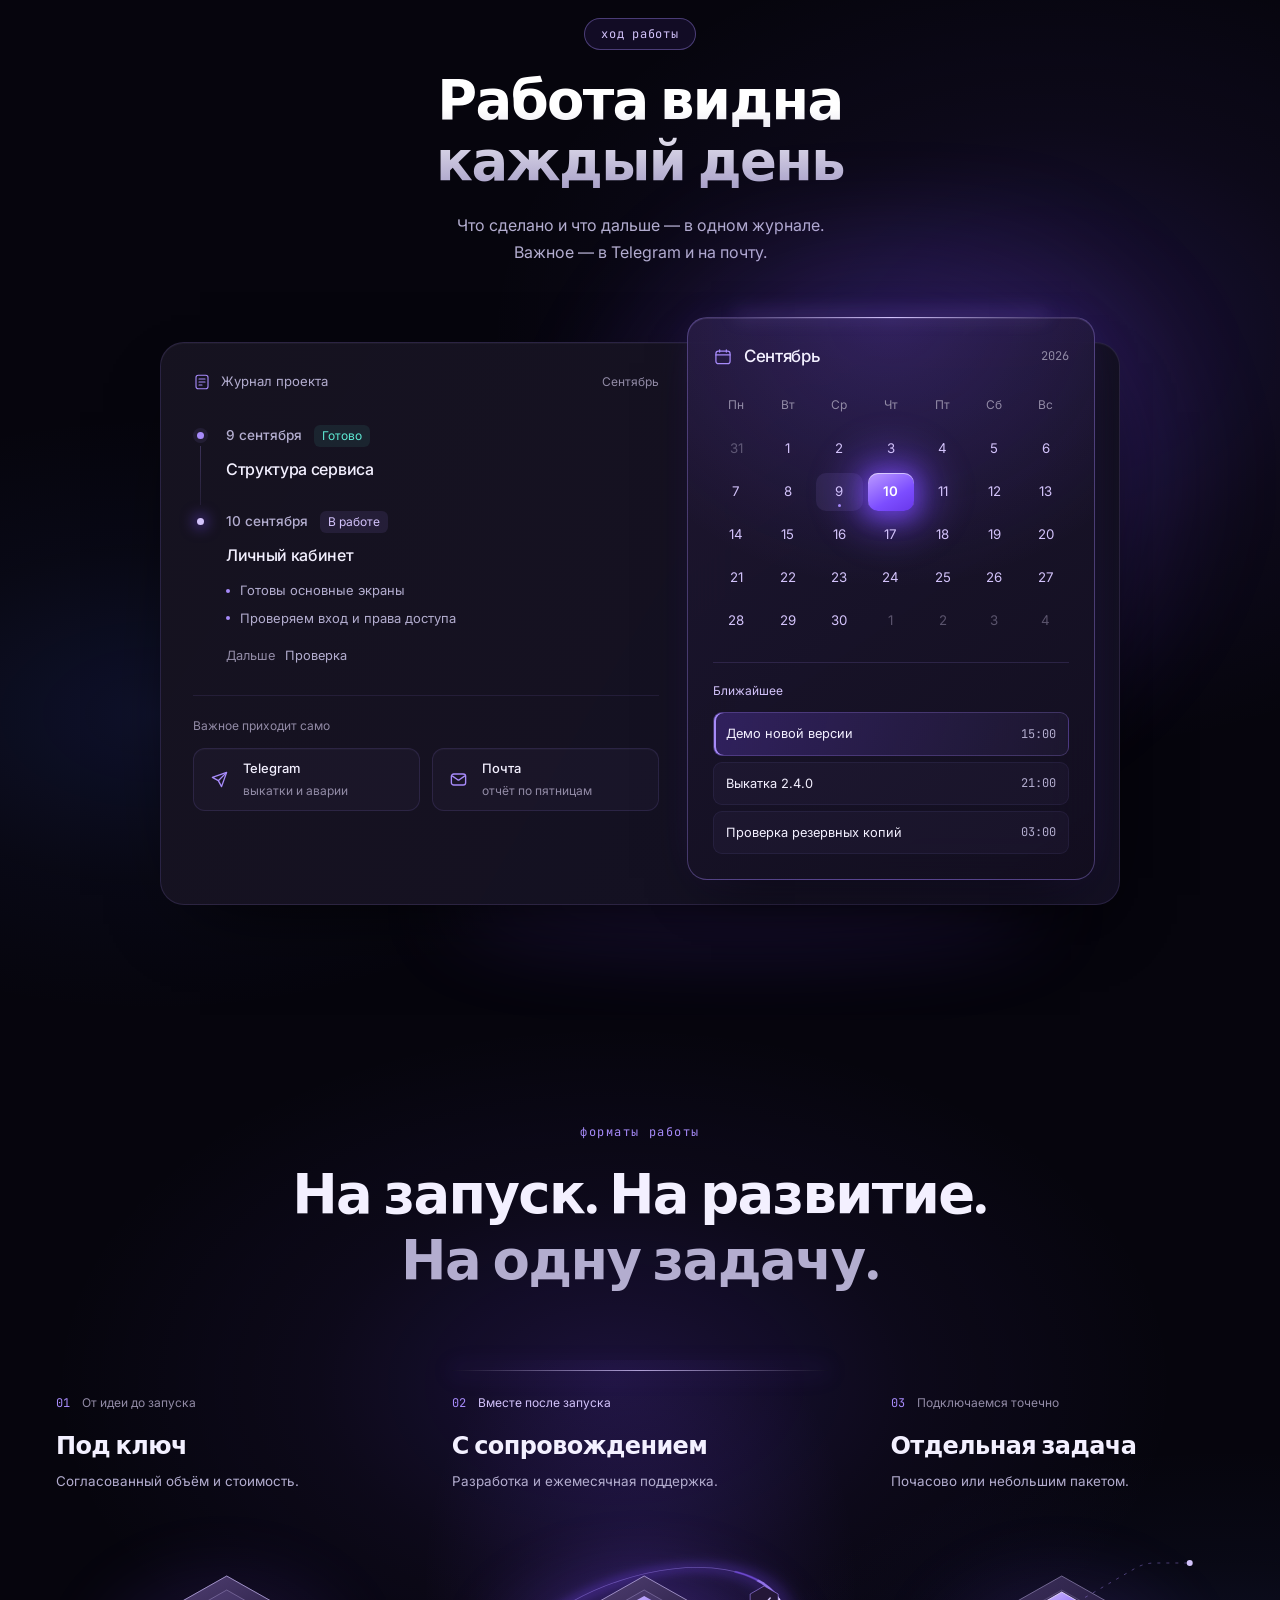
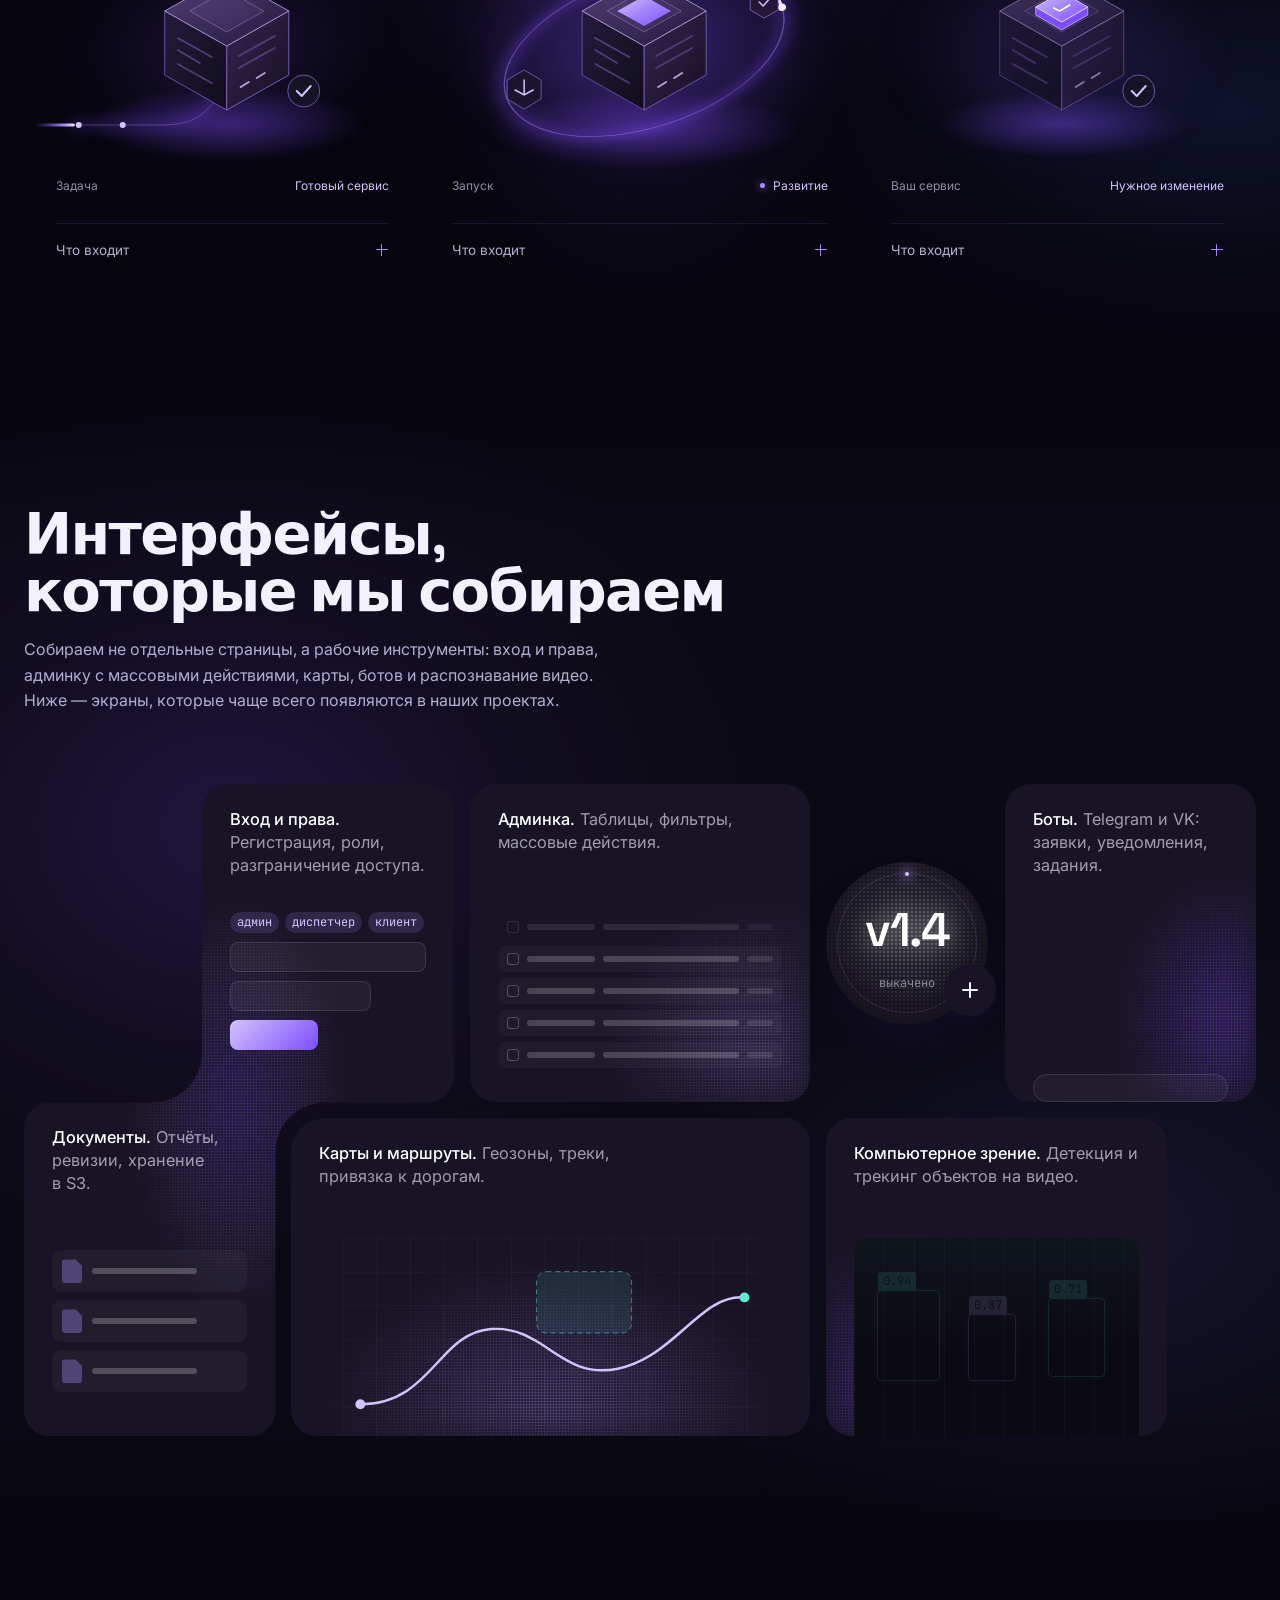
==== commit c2c3159e: "Refactor text and comments in HTML, CSS, and JavaScript for clarity and consistency; update project " ====
--- a/index.html
+++ b/index.html
@@ -51,7 +51,7 @@
 
 <header class="topbar" id="topbar">
   <div class="wrap topbar-inner">
-    <a class="wordmark" href="#top" aria-label="На главную">
+    <a class="wordmark" href="#top" aria-label="VoidLabs — на главную">
       <span class="wordmark-mark" aria-hidden="true">
         <svg viewBox="0 0 100 100" width="26" height="26">
           <ellipse cx="50" cy="50" rx="26" ry="26" fill="none" stroke="currentColor" stroke-width="9"/>
@@ -1855,8 +1855,8 @@
   <div class="radar-stage" aria-hidden="true">
     <svg class="radar-net" viewBox="0 0 900 900" aria-hidden="true">
       <defs>
-        <!-- общий спад яркости от центра к ободу: у них он плавный, а не
-             ступенями по кольцам. Замер: rgb(36,23,114) в центре при фоне (3,0,20) -->
+        <!-- общий спад яркости от центра к ободу: плавный, а не ступенями
+             по кольцам. В центре rgb(36,23,114) при фоне (3,0,20) -->
         <radialGradient id="radarDome">
           <stop offset="0"   stop-color="#7a5cff" stop-opacity=".15"/>
           <stop offset=".38" stop-color="#7a5cff" stop-opacity=".105"/>
@@ -2122,9 +2122,9 @@
 
 <!-- ===================== ПРОВЕРКИ ===================== -->
 <!-- Свечение вокруг панели рисует canvas (script.js, «Свет у панели
-     проверок»): два источника света обходят рамку по кругу. У huly.io это
-     видео на 9,6 МБ под панелью с фиксированными пропорциями; у нас высота
-     панели зависит от текста, поэтому тот же свет считается на лету. -->
+     проверок»): два источника света обходят рамку по кругу. Высота панели
+     зависит от текста, поэтому свет считается на лету, а не идёт видео
+     с фиксированными пропорциями. -->
 <section class="checks" id="checks">
   <div class="wrap">
     <h2 class="checks-title reveal">Проверки, которые<br>нельзя обойти.</h2>
@@ -2210,7 +2210,7 @@
 <section class="portfolio" id="cases" aria-labelledby="portfolio-title">
   <div class="wrap">
     <header class="portfolio-head reveal">
-      <p class="portfolio-eyebrow">03 / избранные проекты</p>
+      <p class="portfolio-eyebrow">02 / избранные проекты</p>
       <h2 id="portfolio-title">Проекты,<br><span>которые работают.</span></h2>
     </header>
 
@@ -2362,7 +2362,7 @@
 <section class="stack" id="stack" aria-labelledby="stack-title">
   <div class="wrap">
     <header class="stack-head reveal">
-      <p class="stack-eyebrow">04 / технологии</p>
+      <p class="stack-eyebrow">03 / технологии</p>
       <h2 id="stack-title">Технологии <span>под вашу задачу.</span></h2>
       <p class="stack-lede">Выбираем стек под задачу, нагрузку и развитие.</p>
     </header>
@@ -3408,8 +3408,8 @@
 </section>
 
 <!-- ===================== ПРЕДЛОЖЕНИЕ ===================== -->
-<!-- Сфера и шесть масок световых дорожек из https://reflect.app/home#pricing.
-     Изображение уже содержит кромку, меридианы и отражение. Полосы света
+<!-- Сфера и шесть масок световых дорожек. Изображение уже содержит
+     кромку, меридианы и отражение. Полосы света
      движутся под неподвижными масками, частицы поднимаются отдельными слоями.
      Цены на сайте не называются (см. «Вопросы»), поэтому на месте суммы
      стоит то, что мы обещаем: один договор и одна точка
@@ -3523,9 +3523,9 @@
 </section>
 
 <!-- ===================== О НАС ===================== -->
-<!-- Геометрия точечного глобуса и композиция — https://reflect.app/home.
-     assets/globe.js рисует исходные точки; PNG остаётся при reduced motion
-     и недоступном WebGL. Весь декоративный слой скрыт от скринридера. -->
+<!-- Точечный глобус: assets/globe.js рисует точки на WebGL; PNG остаётся
+     при reduced motion и недоступном WebGL. Весь декоративный слой скрыт
+     от скринридера. -->
 <section class="team idle" id="about" aria-labelledby="about-title">
   <div class="team-lines" aria-hidden="true"></div>
 
@@ -3708,7 +3708,7 @@
             <span><b>Telegram</b><small>Написать напрямую</small></span>
             <svg class="contact-channel-action" viewBox="0 0 20 20" fill="none" aria-hidden="true"><path d="M5 15 15 5M5 5h10v10" stroke="currentColor" stroke-width="1.3" stroke-linecap="round" stroke-linejoin="round"/></svg>
           </a>
-          <button class="contact-channel copy-btn" type="button" data-copy="akirakawashikz@gmail.com" aria-label="Скопировать почту akirakawashikz@gmail.com">
+          <button class="contact-channel copy-btn" type="button" data-copy="akirakawashikz@gmail.com" aria-label="Почта: скопировать адрес akirakawashikz@gmail.com">
             <span class="contact-channel-icon" aria-hidden="true"><svg viewBox="0 0 24 24" fill="none"><rect x="3" y="5" width="18" height="14" rx="3" stroke="currentColor" stroke-width="1.4"/><path d="m4 7 8 6 8-6" stroke="currentColor" stroke-width="1.4" stroke-linecap="round" stroke-linejoin="round"/></svg></span>
             <span><b>Почта</b><small>Скопировать адрес</small></span>
             <svg class="contact-channel-action" viewBox="0 0 20 20" fill="none" aria-hidden="true"><rect x="7" y="7" width="9" height="10" rx="2" stroke="currentColor" stroke-width="1.3"/><path d="M12 7V5a2 2 0 0 0-2-2H5a2 2 0 0 0-2 2v6a2 2 0 0 0 2 2h2" stroke="currentColor" stroke-width="1.3"/></svg>
--- a/style.css
+++ b/style.css
@@ -2019,7 +2019,7 @@
   .faq-ambient, .faq-glint, .faq-item::before, .faq-item::after { display: none; }
 }
 
-/* ---------- Предложение: сфера из Reflect ----------
+/* ---------- Предложение: сфера ----------
    Исходный PNG 1488 × 1674 содержит свет, меридианы и отражение.
    Шесть исходных масок лежат в assets/orb-masks.css: под каждой движется
    одна полоса градиента. Маски неподвижны, а transform композится по
@@ -2209,7 +2209,7 @@
 }
 
 
-/* ---------- AI: портал и демонстрация Reflect ---------- */
+/* ---------- AI: портал и демонстрация ---------- */
 .ai {
   position: relative; isolation: isolate; overflow: hidden;
   padding: 96px 0 104px;
@@ -2233,8 +2233,8 @@
 .ai-description { max-width: 640px; margin: 20px auto 0; color: var(--muted); font-size: .9375rem; line-height: 24px; }
 .ai-stage { position: relative; height: 487px; }
 
-/* Координаты оригинала: картинка 1440 × 835, карточка на y=256,
-   основание портала на y=476. Фактура — на свете, кромка отдельно. */
+/* Координаты картинки 1440 × 835: карточка на y=256, основание портала
+   на y=476. Фактура — на свете, кромка отдельно. */
 .ai-art {
   position: absolute; top: -112px; left: 50%;
   width: 1440px; height: 835px; transform: translateX(-50%);
@@ -2448,7 +2448,7 @@
   .ai-stars i, .ai-rays i::before, .ai-border-light::before { animation: none; }
 }
 
-/* ---------- Отзывы: сердце и две ленты Reflect ---------- */
+/* ---------- Отзывы: сердце и две ленты ---------- */
 .love {
   --love-card: 480px; --love-gap: 24px;
   position: relative; isolation: isolate; overflow: hidden;
@@ -2588,7 +2588,7 @@
 }
 @media (prefers-reduced-motion: reduce) { .love-stars i { animation: none; } }
 
-/* ---------- О нас: точечный глобус Reflect ---------- */
+/* ---------- О нас: точечный глобус ---------- */
 .team {
   --globe-width: clamp(800px, 120vw, 1400px);
   position: relative;
@@ -2639,7 +2639,7 @@
 }
 .team-lines::after { transform: scaleY(-1); }
 
-/* Система координат оригинала: 1400 × 1200, камера 60°, радиус 200.
+/* Система координат сцены: 1400 × 1200, камера 60°, радиус 200.
    На экран попадает полоса y=89..509; рисуем только эти 420 px.
    Маска плавно гасит низ, а фактуру дают сами отдельные точки. */
 .team-globe {
@@ -3036,9 +3036,8 @@
 
 
 /* ---------- Релизы: радар ----------
-   Устройство подсмотрено у reflect.app, но собрано иначе: у них кольца —
-   растровая картинка, у нас svg (одна разметка, резко на любом экране).
-   Остальное — CSS.
+   Кольца — svg, а не растровая картинка: одна разметка, резко на любом
+   экране. Остальное — CSS.
 
    Три вещи держат композицию:
      1. Видна только верхняя половина радара. Нижнюю закрывает завеса цвета
@@ -3061,8 +3060,8 @@
   color: var(--text);
 }
 
-/* короткие вертикальные рейки от горизонта вниз — деталь образца: они
-   привязывают радар к колонке текста. z-index нужен, иначе их накроет завеса */
+/* короткие вертикальные рейки от горизонта вниз привязывают радар
+   к колонке текста. z-index нужен, иначе их накроет завеса */
 .radar::before, .radar::after {
   content: ""; position: absolute; z-index: 1;
   top: calc(var(--radar-top) + var(--radar) / 2);
@@ -3095,8 +3094,8 @@
   background: conic-gradient(from 0deg,
       transparent 0 83%, rgba(var(--accent-rgb), .08) 88%,
       rgba(var(--accent-rgb), .24) 95%, rgba(var(--accent-rgb), .46) 100%);
-  /* луч доходит до обода и гаснет ровно на нём: у образца он тоже идёт во всю
-     длину, а у нас маска съедала его на середине и сектор терялся */
+  /* луч доходит до обода и гаснет ровно на нём: когда маска съедала его
+     на середине, сектор терялся */
   -webkit-mask-image: radial-gradient(circle closest-side, #000 0 88%, transparent 96%);
           mask-image: radial-gradient(circle closest-side, #000 0 88%, transparent 96%);
   animation: radarSpin 9s linear infinite;
@@ -3487,7 +3486,7 @@
 /* --- панель --- */
 /* Свет вокруг окна рисует canvas .checks-glow (см. script.js, «Свет у
    панели проверок»): два источника, тёплый и холодный, обходят рамку по
-   кругу, как в видео у huly.io. Здесь только размещение холста и безель. */
+   кругу. Здесь только размещение холста и безель. */
 .checks-shot {
   position: relative;
   margin-top: clamp(64px, 8vw, 112px);
@@ -4030,16 +4029,15 @@
 }
 
 /* ---------- Ключи: поле шифротекста ----------
-   Образец — блок «Hardened security» на reflect.app: фон там видео 1920×1080
-   (VP9), показанное шире колонки текста и убранное под радиальную маску.
-   Поле пробовали собирать разметкой — тремя слоями текста с кольцом-маской
-   по зарегистрированной переменной радиуса. Вышло и дороже (двести слов с
-   тенями перерисовывались под движущейся маской каждый кадр), и грубее
-   ролика: у него за кольцом живой ореол, заливающий междустрочье, а
-   text-shadow тонкой буквы этого не даёт. Оставлен ролик, как у образца.
+   Фон — ролик, показанный шире колонки текста и убранный под радиальную
+   маску. Поле пробовали собирать разметкой — тремя слоями текста с
+   кольцом-маской по зарегистрированной переменной радиуса. Вышло и дороже
+   (двести слов с тенями перерисовывались под движущейся маской каждый
+   кадр), и грубее ролика: у него за кольцом живой ореол, заливающий
+   междустрочье, а text-shadow тонкой буквы этого не даёт. Оставлен ролик.
 
    Кадр шире колонки: эллипс занимает около 70 % его ширины, поэтому на
-   показе в 1568 px он выходит примерно на те же 1090 px, что и у образца.
+   показе в 1568 px он выходит примерно на 1090 px.
    По высоте кадр обрезан (object-fit: cover): в 16:9 над и под эллипсом
    лежит пустая темнота, а места над замком всего --pad-t, и полный кадр
    верхом упирался бы в край секции с её overflow: hidden — срез шёл бы
@@ -5226,6 +5224,12 @@
      кадр покоя, что и в начале ролика */
 }
 
+/* Без JavaScript класс .in ставить некому: блоки видны сразу. */
+@media (scripting: none) {
+  .reveal { opacity: 1; transform: none; }
+  .underline-grow::after { transform: scaleX(1); }
+}
+
 @media print {
   .topbar, .hero-stage, .hero-deck, .hero-horizon, .checks-halo, .checks-glow, .checks-rim, .page-progress, .toast, .grain,
   .contact-form, .tile-art, .dial, .radar-stage, .system-stars, .crypt-stage, .crypt-lock,
--- a/assets/orb-masks.css
+++ b/assets/orb-masks.css
@@ -1,33 +1,27 @@
-/* Original light-path masks from https://reflect.app/home#pricing.
+/* Light-path masks for the orb.
    Embedded PNGs keep CSS masks working when index.html is opened via file://.
    All six are 1488 x 1674, matching orb-background.png. */
 
-/* https://reflect.app/home/build/q-5be748c5.png */
 .orb-trail-1 {
   --orb-mask: url("[data-uri]");
 }
 
-/* https://reflect.app/home/build/q-10b15ad6.png */
 .orb-trail-2 {
   --orb-mask: url("[data-uri]");
 }
 
-/* https://reflect.app/home/build/q-af2f6277.png */
 .orb-trail-3 {
   --orb-mask: url("[data-uri]");
 }
 
-/* https://reflect.app/home/build/q-7dbf83f1.png */
 .orb-trail-4 {
   --orb-mask: url("[data-uri]");
 }
 
-/* https://reflect.app/home/build/q-ec285d0d.png */
 .orb-trail-5 {
   --orb-mask: url("[data-uri]");
 }
 
-/* https://reflect.app/home/build/q-5ab01df5.png */
 .orb-trail-6 {
   --orb-mask: url("[data-uri]");
 }
--- a/assets/love-masks.css
+++ b/assets/love-masks.css
@@ -1,5 +1,3 @@
-/* Reflect heart edge masks. Embedded for local file:// previews. */
-/* https://reflect.app/home/build/q-a1682529.png */
+/* Heart edge masks. Embedded for local file:// previews. */
 .love-heart-left { --heart-mask: url("[data-uri]"); }
-/* https://reflect.app/home/build/q-0f9e332b.png */
 .love-heart-right { --heart-mask: url("[data-uri]"); }
